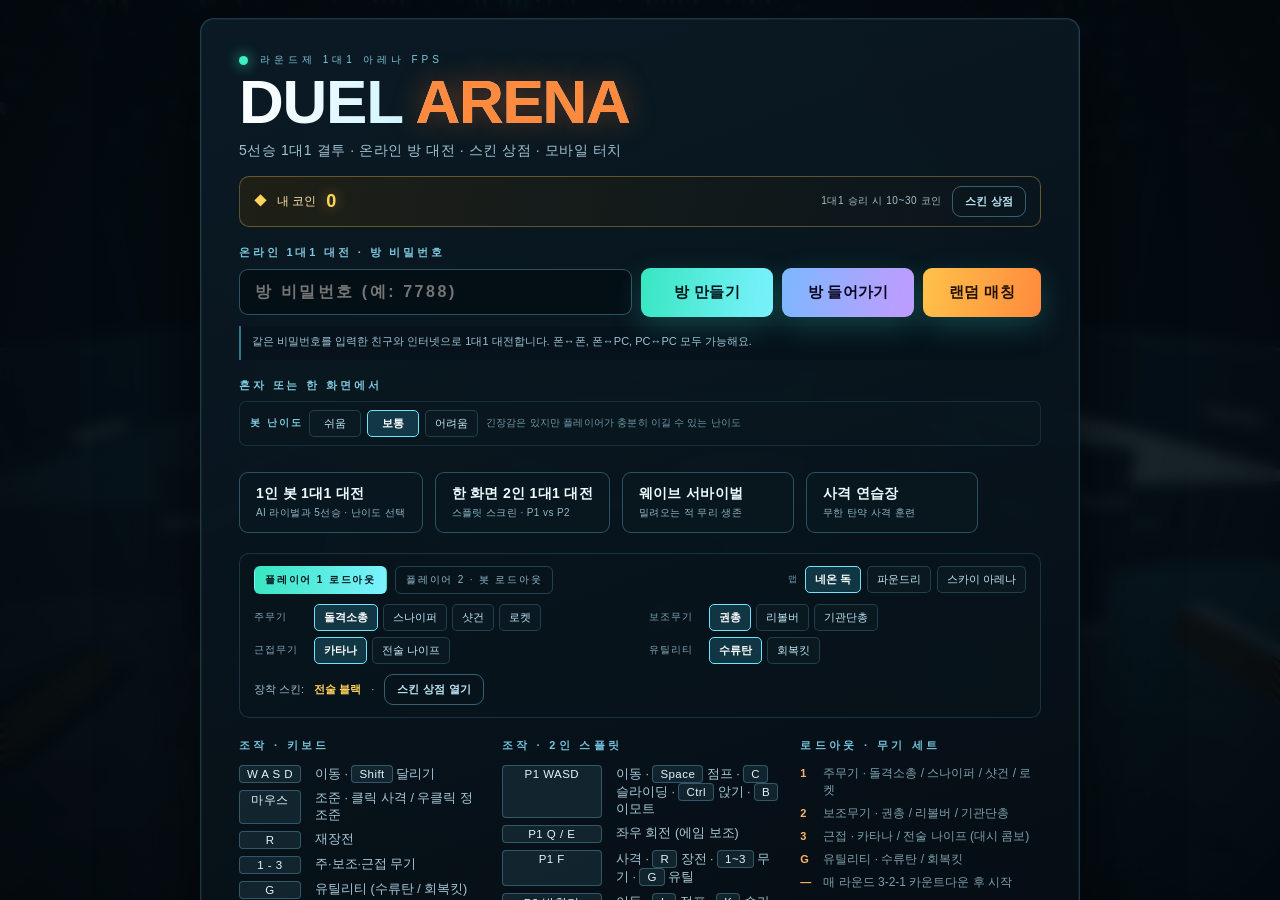
==== duel-arena/index.html @ 93c79040 "Add DUEL ARENA (1v1 FPS) playable page" ====
<!DOCTYPE html>
<html lang="ko">
<head>
<meta charset="utf-8">
<meta name="viewport" content="width=device-width,initial-scale=1,maximum-scale=1,user-scalable=no">
<meta name="color-scheme" content="dark">
<title>DUEL ARENA · 1v1 FPS</title>
<style>
*{margin:0;padding:0;box-sizing:border-box}
html,body{width:100%;height:100%;overflow:hidden;background:#04080c;color:#dff3ff;touch-action:none;
  font-family:"Pretendard","Apple SD Gothic Neo","Malgun Gothic",-apple-system,BlinkMacSystemFont,"Helvetica Neue",Arial,sans-serif;
  user-select:none;-webkit-user-select:none;-webkit-tap-highlight-color:transparent}
#game{position:fixed;inset:0;display:block;width:100%;height:100%;touch-action:none;outline:none}
.hidden{display:none!important}

/* ---------- HUD ---------- */
#hud{position:fixed;inset:0;pointer-events:none;opacity:0;transition:opacity .3s ease;z-index:5;
  text-shadow:0 1px 3px rgba(0,0,0,.85)}
#hud.on{opacity:1}

/* crosshair */
#crosshair{position:absolute;left:50%;top:50%;width:0;height:0;--gap:7px;--ch:#e9fbff}
#crosshair i{position:absolute;background:var(--ch);border-radius:1px;
  box-shadow:0 0 2px rgba(0,0,0,.95),0 0 7px rgba(90,220,255,.5);transition:background .12s}
#crosshair i:nth-child(1){width:2px;height:9px;left:-1px;top:calc(-1*var(--gap) - 9px)}
#crosshair i:nth-child(2){width:2px;height:9px;left:-1px;top:var(--gap)}
#crosshair i:nth-child(3){width:9px;height:2px;top:-1px;left:calc(-1*var(--gap) - 9px)}
#crosshair i:nth-child(4){width:9px;height:2px;top:-1px;left:var(--gap)}
#crosshair b{position:absolute;width:2.5px;height:2.5px;left:-1.25px;top:-1.25px;background:var(--ch);
  border-radius:50%;box-shadow:0 0 5px rgba(120,230,255,.9)}

/* hitmarker */
#hitmarker{position:absolute;left:50%;top:50%;width:42px;height:42px;margin:-21px 0 0 -21px;opacity:0;
  filter:drop-shadow(0 0 4px rgba(0,0,0,.9))}
#hitmarker path{stroke:#f2fbff;stroke-width:2.6;stroke-linecap:round;fill:none}
#hitmarker.show{animation:hm .26s ease-out}
#hitmarker.head path{stroke:#ff3040;stroke-width:3.4}
#hitmarker.head{filter:drop-shadow(0 0 7px rgba(255,40,60,.95))}
#hitmarker.head.show{animation:hmk .34s ease-out}
@keyframes hm{0%{opacity:1;transform:scale(.62)}70%{opacity:1;transform:scale(1.06)}100%{opacity:0;transform:scale(1.25)}}
@keyframes hmk{0%{opacity:1;transform:scale(.5) rotate(-8deg)}55%{opacity:1;transform:scale(1.45) rotate(3deg)}100%{opacity:0;transform:scale(1.9)}}

/* damage direction + flash */
#dmgDir{position:absolute;left:50%;top:50%;width:0;height:0;opacity:0}
#dmgDir i{position:absolute;left:-46px;top:-140px;width:92px;height:34px;border-radius:50%/100% 100% 0 0;
  background:radial-gradient(ellipse at 50% 100%,rgba(255,45,60,.9),rgba(255,45,60,0) 72%);
  border-top:3px solid rgba(255,90,105,.85);filter:blur(.4px)}
#dmgFlash{position:absolute;inset:0;opacity:0;background:radial-gradient(ellipse at 50% 50%,rgba(255,0,20,0) 30%,rgba(190,0,20,.62) 100%);mix-blend-mode:screen}
#vignette{position:absolute;inset:0;background:radial-gradient(ellipse at 50% 50%,rgba(0,0,0,0) 46%,rgba(2,8,14,.62) 100%)}

/* scope */
#scope{position:absolute;inset:0;opacity:0;transition:opacity .1s}
#scope.on{opacity:1}
#scope .mask{position:absolute;inset:0;background:radial-gradient(circle at 50% 50%,rgba(0,0,0,0) 0 31.5vmin,rgba(0,0,0,.985) 32vmin 100%)}
#scope .ring{position:absolute;left:50%;top:50%;width:64vmin;height:64vmin;margin:-32vmin 0 0 -32vmin;border-radius:50%;
  border:2px solid rgba(10,10,10,.9);box-shadow:0 0 0 1px rgba(160,230,255,.14) inset,0 0 40px rgba(0,0,0,.9) inset}
#scope .h,#scope .v{position:absolute;left:50%;top:50%;background:rgba(8,12,14,.92)}
#scope .h{width:64vmin;height:1.5px;margin-left:-32vmin;margin-top:-.75px}
#scope .v{height:64vmin;width:1.5px;margin-top:-32vmin;margin-left:-.75px}
#scope .dot{position:absolute;left:50%;top:50%;width:3px;height:3px;margin:-1.5px 0 0 -1.5px;border-radius:50%;background:#ff2d3d;box-shadow:0 0 8px #ff2d3d}
#scope .tick{position:absolute;left:50%;top:50%;width:1px;height:5px;background:rgba(220,245,255,.55)}
#scope .glow{position:absolute;left:50%;top:50%;width:64vmin;height:64vmin;margin:-32vmin 0 0 -32vmin;border-radius:50%;
  box-shadow:0 0 60px rgba(120,210,255,.10) inset;background:radial-gradient(circle at 40% 32%,rgba(150,220,255,.07),rgba(0,0,0,0) 55%)}
.scopeTxt{position:absolute;left:50%;bottom:11vh;transform:translateX(-50%);font-size:11px;letter-spacing:.34em;color:#8fd8ff;opacity:.75}

/* vitals */
#vitals{position:absolute;left:26px;bottom:24px;width:252px}
#vitals .row{display:flex;justify-content:space-between;align-items:flex-end;font-size:11px;letter-spacing:.16em;color:#8fb6c8;margin-bottom:4px}
#vitals .row b{font-size:13px;letter-spacing:.04em;color:#d6f4ff}
.bar{position:relative;height:13px;border-radius:3px;background:rgba(8,20,28,.72);
  border:1px solid rgba(120,200,230,.24);overflow:hidden;box-shadow:0 2px 12px rgba(0,0,0,.45)}
.bar>span{display:block;height:100%;width:100%;transition:width .16s ease-out}
#hpFill{background:linear-gradient(90deg,#0fb8a6,#4ff0c8 60%,#b6ffe6)}
#arFill{background:linear-gradient(90deg,#1f7fd6,#59c6ff 70%,#c8ecff)}
#vitals .bar+.row{margin-top:9px}
#vitals .num{font-variant-numeric:tabular-nums}
#lowHp{position:absolute;left:0;right:0;top:-26px;font-size:11px;letter-spacing:.2em;color:#ff5a68;opacity:0}
#lowHp.on{opacity:1;animation:pulse 1s infinite}
@keyframes pulse{0%,100%{opacity:.35}50%{opacity:1}}

/* ammo */
#ammoPanel{position:absolute;right:30px;bottom:22px;text-align:right;min-width:230px}
#wName{font-size:12px;letter-spacing:.26em;color:#8fd8ff;text-transform:uppercase;margin-bottom:2px}
#ammo{font-variant-numeric:tabular-nums;font-weight:700;line-height:.98;letter-spacing:-.02em}
#ammoMag{font-size:52px;color:#f2fcff;text-shadow:0 0 18px rgba(90,210,255,.35),0 2px 6px rgba(0,0,0,.9)}
#ammoMag.low{color:#ff7b45}
#ammoMag.empty{color:#ff3b4a}
#ammoRes{font-size:22px;color:#88a9ba}
#ammoSep{font-size:26px;color:#43606f;margin:0 6px}
#reloadBar{height:3px;margin-top:8px;background:rgba(120,200,230,.18);border-radius:2px;overflow:hidden;opacity:0}
#reloadBar>i{display:block;height:100%;width:0;background:linear-gradient(90deg,#22d3ee,#b8fff0)}
#reloadBar.on{opacity:1}
#weaponHint{height:14px;margin-top:6px;font-size:11px;letter-spacing:.18em;color:#ffb04a;opacity:0}
#weaponHint.on{opacity:1;animation:pulse 1.1s infinite}

/* weapon slots */
#weaponBar{position:absolute;left:50%;bottom:24px;transform:translateX(-50%);display:flex;gap:8px}
.slot{position:relative;width:62px;height:40px;border-radius:6px;background:rgba(9,20,27,.66);
  border:1px solid rgba(120,200,230,.18);display:flex;align-items:center;justify-content:center;opacity:.55;
  transition:all .14s ease}
.slot svg{width:38px;height:20px;fill:none;stroke:#a9cfe0;stroke-width:1.5;stroke-linejoin:round;stroke-linecap:round}
.slot .k{position:absolute;left:4px;top:2px;font-size:9px;color:#6f97a8}
.slot.on{opacity:1;border-color:rgba(120,235,255,.85);background:rgba(16,50,64,.8);
  box-shadow:0 0 16px rgba(60,210,255,.35),0 0 0 1px rgba(160,245,255,.25) inset;transform:translateY(-4px)}
.slot.on svg{stroke:#e8fdff}
.slot.dry{opacity:.32}

/* top bar */
#topbar{position:absolute;left:50%;top:18px;transform:translateX(-50%);display:flex;align-items:stretch;gap:2px;
  background:rgba(6,15,21,.55);border:1px solid rgba(110,190,220,.16);border-radius:8px;overflow:hidden;backdrop-filter:blur(6px)}
#topbar .cell{padding:7px 16px;text-align:center;min-width:96px;border-right:1px solid rgba(110,190,220,.13)}
#topbar .cell:last-child{border-right:none}
#topbar .lbl{font-size:9px;letter-spacing:.22em;color:#7fa4b6}
#topbar .val{font-size:17px;font-weight:700;color:#e8fbff;font-variant-numeric:tabular-nums;line-height:1.2}
#topbar .val.warn{color:#ff9a4d}

/* killfeed */
#killfeed{position:absolute;right:22px;top:20px;width:290px;display:flex;flex-direction:column;align-items:flex-end;gap:5px}
.kf{display:flex;align-items:center;gap:7px;background:rgba(6,16,22,.62);border-right:2px solid rgba(120,235,255,.6);
  padding:4px 9px;border-radius:4px;font-size:12px;color:#bfe4f2;animation:kfIn .18s ease-out;letter-spacing:.02em}
.kf.me{border-right-color:#ffb04a}
.kf .hs{color:#ff4a5a;font-size:10px;letter-spacing:.12em}
.kf b{color:#f0fdff;font-weight:600}
@keyframes kfIn{from{opacity:0;transform:translateX(24px)}to{opacity:1;transform:none}}

/* minimap */
#minimapWrap{position:absolute;left:22px;top:20px;width:172px}
#minimap{width:172px;height:172px;border-radius:8px;background:rgba(4,12,17,.72);
  border:1px solid rgba(110,190,220,.22);box-shadow:0 6px 24px rgba(0,0,0,.5),0 0 0 1px rgba(0,0,0,.4) inset}
#minimapWrap .mmLabel{font-size:9px;letter-spacing:.26em;color:#79a5b8;margin-top:5px;text-align:center}

/* boss bar */
#bossbar{position:absolute;left:50%;top:76px;transform:translateX(-50%);width:min(560px,60vw);opacity:0;transition:opacity .3s}
#bossbar.on{opacity:1}
#bossbar .bt{display:flex;justify-content:space-between;font-size:10px;letter-spacing:.28em;color:#ff8a98;margin-bottom:4px}
#bossbar .bb{height:9px;border-radius:2px;background:rgba(40,6,10,.7);border:1px solid rgba(255,80,100,.4);overflow:hidden}
#bossbar .bb>i{display:block;height:100%;width:100%;background:linear-gradient(90deg,#c01028,#ff3f56 60%,#ffb3a0);transition:width .2s}

/* wave banner */
#waveBanner{position:absolute;left:50%;top:34%;transform:translate(-50%,-50%);text-align:center;opacity:0}
#waveBanner.show{animation:wb 2.2s ease-out}
#waveBanner .t1{font-size:13px;letter-spacing:.5em;color:#7fe6ff}
#waveBanner .t2{font-size:46px;font-weight:800;letter-spacing:.06em;color:#f2feff;text-shadow:0 0 30px rgba(0,200,255,.6)}
#waveBanner .t3{font-size:12px;letter-spacing:.24em;color:#ff9a4d;margin-top:4px}
@keyframes wb{0%{opacity:0;transform:translate(-50%,-50%) scale(.9)}14%{opacity:1;transform:translate(-50%,-50%) scale(1)}76%{opacity:1}100%{opacity:0;transform:translate(-50%,-50%) scale(1.04)}}

/* fps */
#fps{position:absolute;right:24px;bottom:104px;font-size:10px;letter-spacing:.14em;color:#5f8ba0;font-variant-numeric:tabular-nums}

/* ---------- overlays ---------- */
.overlay{position:fixed;inset:0;z-index:20;display:flex;align-items:flex-start;justify-content:center;
  background:radial-gradient(ellipse at 50% 40%,rgba(8,22,32,.82),rgba(2,6,9,.95));backdrop-filter:blur(7px);
  overflow-y:auto;-webkit-overflow-scrolling:touch;touch-action:pan-y;padding:18px 12px}
.panel{margin:auto}
.panel{width:min(880px,92vw);margin:auto;border:1px solid rgba(110,200,235,.22);border-radius:14px;padding:34px 38px;
  background:linear-gradient(160deg,rgba(11,28,38,.92),rgba(5,12,18,.94));
  box-shadow:0 30px 90px rgba(0,0,0,.75),0 0 0 1px rgba(140,240,255,.06) inset}
.brand{display:flex;align-items:center;gap:12px;margin-bottom:6px}
.brand .dot{width:9px;height:9px;border-radius:50%;background:#3ef0c0;box-shadow:0 0 14px #3ef0c0}
.brand span{font-size:10px;letter-spacing:.4em;color:#7fc9e0}
h1{font-size:clamp(38px,6vw,62px);letter-spacing:-.02em;line-height:.95;font-weight:800;
  background:linear-gradient(100deg,#ffffff,#9fe9ff 45%,#3ea9ff 90%);-webkit-background-clip:text;background-clip:text;color:transparent}
h1 em{font-style:normal;color:#ff8a3d;-webkit-text-fill-color:#ff8a3d;text-shadow:0 0 30px rgba(255,120,40,.4)}
.sub{margin-top:10px;font-size:14px;color:#9fc2d2;letter-spacing:.04em}
.modes{display:flex;gap:12px;margin:26px 0 20px;flex-wrap:wrap}
.btn{cursor:pointer;border:none;border-radius:9px;padding:14px 22px;font-size:15px;font-weight:700;letter-spacing:.02em;
  color:#03151b;background:linear-gradient(100deg,#37e6c0,#7cf2ff);box-shadow:0 10px 30px rgba(50,220,200,.22);
  transition:transform .12s,box-shadow .12s;font-family:inherit}
.btn:hover{transform:translateY(-2px);box-shadow:0 14px 36px rgba(50,220,200,.34)}
.btn:active{transform:translateY(0)}
.btn.ghost{background:transparent;color:#bfe9f8;border:1px solid rgba(120,210,240,.4);box-shadow:none}
.btn.ghost:hover{border-color:#6fe4ff;color:#fff;background:rgba(60,200,255,.08)}
.grid2{display:grid;grid-template-columns:1.15fr 1fr;gap:26px}
.grid3{display:grid;grid-template-columns:1fr 1.15fr 1fr;gap:22px}
@media(max-width:980px){.grid3{grid-template-columns:1fr 1fr}}
@media(max-width:760px){.grid2,.grid3{grid-template-columns:1fr}.panel{padding:24px 20px}}
.duelbtn{background:linear-gradient(100deg,#ffb04a,#ff6a3d);color:#1a0a03;box-shadow:0 10px 30px rgba(255,140,60,.24)}
.btn.small{padding:7px 12px;font-size:11px}
.foot{display:flex;justify-content:space-between;align-items:center;gap:14px;flex-wrap:wrap}
.mobileNote{margin-top:12px;font-size:11px;line-height:1.55;color:#8fc7d8;border-left:2px solid rgba(80,220,255,.4);padding-left:9px}
.keys{display:grid;grid-template-columns:auto 1fr;gap:7px 14px;font-size:12.5px;color:#a8c9d8;align-content:start}
.keys kbd{display:inline-block;min-width:24px;padding:2px 7px;border-radius:4px;background:rgba(120,210,240,.1);
  border:1px solid rgba(120,210,240,.3);color:#dff6ff;font-family:inherit;font-size:11.5px;text-align:center;letter-spacing:.04em}
.arms{display:grid;gap:6px;font-size:12px;color:#a8c9d8}
.arms div{display:flex;gap:9px;align-items:baseline}
.arms b{color:#ffb46b;font-size:11px;letter-spacing:.1em;min-width:14px}
.arms span{color:#7d9fae}
h2{font-size:11px;letter-spacing:.3em;color:#74c4dd;margin-bottom:12px;font-weight:600}
.foot{margin-top:22px;padding-top:14px;border-top:1px solid rgba(110,200,235,.12);font-size:11px;color:#6d8e9e;letter-spacing:.04em}
#gameover .panel{text-align:center;width:min(560px,90vw)}
#gameover h1{font-size:clamp(30px,5vw,44px)}
.stats{display:flex;justify-content:center;gap:26px;margin:24px 0}
.stats div{text-align:center}
.stats b{display:block;font-size:30px;color:#eafcff;font-variant-numeric:tabular-nums}
.stats span{font-size:10px;letter-spacing:.24em;color:#7fa4b6}
#loadErr{position:fixed;left:12px;bottom:12px;z-index:99;max-width:70vw;color:#ff8a8a;font-size:12px;white-space:pre-wrap}

/* ================= 1v1 SPLIT HUD ================= */
#duelHud{position:fixed;inset:0;z-index:6;pointer-events:none;opacity:0;transition:opacity .3s}
#duelHud.on{opacity:1}
#duelHud .ddivider{position:absolute;background:linear-gradient(90deg,rgba(80,200,255,.05),rgba(120,235,255,.55),rgba(80,200,255,.05));box-shadow:0 0 18px rgba(60,200,255,.35);z-index:2}
#duelHud.split-v .ddivider{left:50%;top:0;width:2px;height:100%;margin-left:-1px}
#duelHud.split-h .ddivider{top:50%;left:0;height:2px;width:100%;margin-top:-1px}
.dhalf{position:absolute;overflow:hidden}
.split-v .dhalf{top:0;width:50%;height:100%}
.split-v #dHalfA{left:0}
.split-v #dHalfB{left:50%}
.split-h .dhalf{left:0;width:100%;height:50%}
.split-h #dHalfA{top:0}
.split-h #dHalfB{top:50%}
#dHalfA{--accent:#4fe0ff}
#dHalfB{--accent:#ffa24a}
.split-v #dHalfB .dbar{left:auto;right:14px;flex-direction:row-reverse}
.dbar{position:absolute;left:14px;top:12px;display:flex;align-items:center;gap:10px;font-size:10px;letter-spacing:.2em;color:#bfe6f4}
.dbar .dname{color:var(--accent);font-weight:800;text-shadow:0 0 14px rgba(0,0,0,.9)}
.dbar .dk{background:rgba(6,16,22,.6);border:1px solid rgba(120,200,230,.25);border-radius:5px;padding:2px 8px;font-size:9px}
.dbar .dk i{font-style:normal;font-size:15px;color:#fff;font-weight:800;margin-right:3px;font-variant-numeric:tabular-nums}
.dcross{position:absolute;left:50%;top:50%;width:0;height:0;--gap:7px}
.dcross i{position:absolute;background:var(--accent);border-radius:1px;box-shadow:0 0 2px rgba(0,0,0,.95),0 0 8px rgba(90,220,255,.45);transition:background .1s}
.dcross i:nth-child(1){width:2px;height:8px;left:-1px;top:calc(-1*var(--gap) - 8px)}
.dcross i:nth-child(2){width:2px;height:8px;left:-1px;top:var(--gap)}
.dcross i:nth-child(3){width:8px;height:2px;top:-1px;left:calc(-1*var(--gap) - 8px)}
.dcross i:nth-child(4){width:8px;height:2px;top:-1px;left:var(--gap)}
.dcross b{position:absolute;width:2px;height:2px;left:-1px;top:-1px;border-radius:50%;background:#fff;box-shadow:0 0 6px var(--accent)}
.dhit{position:absolute;left:50%;top:50%;width:34px;height:34px;margin:-17px 0 0 -17px;opacity:0;filter:drop-shadow(0 0 4px rgba(0,0,0,.9))}
.dhit path{stroke:#f4fdff;stroke-width:3;fill:none;stroke-linecap:round}
.dhit.head path{stroke:#ff3040;stroke-width:3.6}
.dhit.show{animation:hm .26s ease-out}
.dhit.head.show{animation:hmk .34s ease-out}
.dbar2{position:absolute;left:14px;bottom:16px;display:flex;align-items:center;gap:9px}
.dhp{width:150px;height:10px;border-radius:3px;background:rgba(6,16,22,.72);border:1px solid rgba(120,200,230,.28);overflow:hidden}
.dhp i{display:block;height:100%;width:100%;background:linear-gradient(90deg,#0fb8a6,#4ff0c8);transition:width .12s}
.dnum{font-size:12px;color:#e8fbff;font-variant-numeric:tabular-nums;font-weight:700}
.dammo{position:absolute;right:16px;bottom:12px;text-align:right;color:#eafcff}
.dammo b{font-size:30px;font-variant-numeric:tabular-nums;text-shadow:0 2px 8px rgba(0,0,0,.8)}
.dammo span{font-size:13px;color:#8fb6c8}
.dammo em{display:block;font-style:normal;font-size:8.5px;letter-spacing:.22em;color:#7fa4b6}
.drespawn{position:absolute;left:50%;top:56%;transform:translate(-50%,-50%);font-size:12px;letter-spacing:.28em;color:#ff6a78;background:rgba(8,14,20,.65);padding:8px 16px;border-radius:6px;border:1px solid rgba(255,90,110,.35);white-space:nowrap}
.dscope{position:absolute;inset:0;opacity:0;transition:opacity .08s;pointer-events:none;
  background:
    radial-gradient(circle at 50% 50%,rgba(0,0,0,0) 0 32vmin,rgba(0,0,0,.985) 32.8vmin)}
.dscope .scv,.dscope .sch{display:block;position:absolute;left:50%;top:50%;background:rgba(226,250,255,.62);box-shadow:0 0 6px rgba(0,0,0,.9)}
.dscope .scv{width:1.4px;height:60vmin;transform:translate(-50%,-50%);mask-image:linear-gradient(180deg,transparent 0 16%,#000 16% 84%,transparent 84%)}
.dscope .sch{width:60vmin;height:1.4px;transform:translate(-50%,-50%);mask-image:linear-gradient(90deg,transparent 0 16%,#000 16% 84%,transparent 84%)}
.dscope.on::before{content:'';position:absolute;left:50%;top:50%;width:64vmin;height:64vmin;transform:translate(-50%,-50%);
  border-radius:50%;border:2.5px solid rgba(8,16,22,.95);box-shadow:0 0 30px rgba(0,0,0,.85) inset,0 0 22px rgba(120,230,255,.18)}
.dscope.on::after{content:'';position:absolute;left:50%;top:50%;width:4px;height:4px;margin:-2px 0 0 -2px;border-radius:50%;
  background:rgba(255,80,80,.95);box-shadow:0 0 10px rgba(255,60,60,.9)}
.dscope.on{opacity:1}
.dscope.on{opacity:1}
.dhint{position:absolute;left:14px;bottom:34px;font-size:9px;letter-spacing:.1em;color:#6f97a8}
#duelScore{position:absolute;left:50%;top:12px;transform:translateX(-50%);display:flex;align-items:center;gap:9px;background:rgba(5,14,20,.74);border:1px solid rgba(120,200,230,.28);border-radius:8px;padding:4px 16px;font-size:23px;font-weight:800;color:#eafcff;font-variant-numeric:tabular-nums;backdrop-filter:blur(6px);z-index:3}
#dsA{color:#4fe0ff}
#dsB{color:#ffa24a}
#duelScore em{font-style:normal;color:#436170;font-size:16px}
#duelScore .slab{position:absolute;top:100%;left:50%;transform:translateX(-50%);font-size:8.5px;letter-spacing:.24em;color:#7fa4b6;font-weight:500;margin-top:3px;white-space:nowrap}
#duelFeed{position:absolute;left:50%;top:58px;transform:translateX(-50%);display:flex;flex-direction:column;gap:4px;align-items:center;z-index:3}
#duelFeed .kf{border-right:none;border-left:2px solid rgba(120,235,255,.6);font-size:11px}
#duelPhase{position:absolute;left:50%;top:30%;transform:translate(-50%,-50%);font-size:34px;font-weight:800;letter-spacing:.1em;color:#f2feff;text-shadow:0 0 26px rgba(0,200,255,.55);opacity:0;z-index:4;white-space:nowrap}
#duelPhase.show{animation:wb 1.9s ease-out}
#duelBoard{position:absolute;left:50%;top:50%;transform:translate(-50%,-50%);background:rgba(5,14,20,.92);border:1px solid rgba(120,200,230,.32);border-radius:10px;padding:18px 24px;backdrop-filter:blur(10px);z-index:5;box-shadow:0 24px 70px rgba(0,0,0,.7)}
#duelBoard table,.duelTable table{border-collapse:collapse;font-size:13px;min-width:330px}
#duelBoard th,.duelTable th{font-size:9px;letter-spacing:.2em;color:#7fa4b6;font-weight:500;padding:6px 14px;text-align:center;border-bottom:1px solid rgba(120,200,230,.2)}
#duelBoard td,.duelTable td{padding:7px 14px;text-align:center;color:#dff6ff;font-variant-numeric:tabular-nums}
#duelBoard td:first-child,.duelTable td:first-child{text-align:left;color:#8fb6c8;font-size:10px;letter-spacing:.16em}
#duelBoard tr.p1 td{color:#8ce9ff}
#duelBoard tr.p2 td{color:#ffc487}
.sbTitle{font-size:9px;letter-spacing:.3em;color:#6f9dae;margin-bottom:10px;text-align:center}
.duelTable{margin:22px 0 24px;display:flex;justify-content:center}
.duelTable td{font-size:18px;font-weight:700}

/* ================= LOADOUT ================= */
.loadout{margin:18px 0 20px;background:rgba(8,20,28,.5);border:1px solid rgba(110,200,235,.18);border-radius:10px;padding:12px 14px}
.ltabs{display:flex;align-items:center;gap:8px;margin-bottom:10px;flex-wrap:wrap}
.ltab{cursor:pointer;font-family:inherit;font-size:10px;letter-spacing:.18em;color:#8fbccd;background:transparent;border:1px solid rgba(120,200,230,.25);border-radius:6px;padding:6px 10px}
.ltab.on{color:#04151b;background:linear-gradient(100deg,#37e6c0,#7cf2ff);border-color:transparent;font-weight:700}
.mapPick{margin-left:auto;display:flex;align-items:center;gap:6px;font-size:9px;letter-spacing:.22em;color:#6f97a8}
#loadoutRows{display:grid;grid-template-columns:1fr 1fr;gap:6px 18px}
.lrow{display:flex;align-items:center;gap:8px}
.llabel{font-size:10px;letter-spacing:.1em;color:#7fa4b6;min-width:52px}
.chips{display:flex;gap:5px;flex-wrap:wrap}
.chip{cursor:pointer;font-family:inherit;font-size:11px;color:#bfe6f4;background:rgba(12,28,36,.7);border:1px solid rgba(120,200,230,.22);border-radius:5px;padding:5px 9px;transition:all .12s}
.chip:hover{border-color:rgba(120,230,255,.6)}
.chip.on{background:rgba(60,210,255,.18);border-color:#6fe4ff;color:#fff;font-weight:700}
.diffRow{display:flex;align-items:center;gap:6px;flex-wrap:wrap;margin:0 0 10px;padding:8px 10px;background:rgba(10,24,31,.55);border:1px solid rgba(120,200,230,.14);border-radius:7px}
.diffLabel{font-size:10px;letter-spacing:.2em;color:#7fc9e0;font-weight:700}
.diffChip{min-width:52px;text-align:center}
.diffChip[data-diff="easy"].on{background:rgba(96,255,190,.18);border-color:#6dffc4;color:#eafff7}
.diffChip[data-diff="hard"].on{background:rgba(255,140,90,.2);border-color:#ffab6f;color:#fff3e9}
.diffHint{font-size:10px;color:#6f97a8;letter-spacing:.02em;margin-left:2px}
@media(max-width:860px){#loadoutRows{grid-template-columns:1fr}}
@media(max-width:760px){
  #lobby .grid3 > div:nth-child(1), #lobby .grid3 > div:nth-child(2){display:none}
  #lobby h1{font-size:44px}
  #lobby .modes .btn{width:100%}
  #lobby .panel{padding:20px 16px}
}

/* single-view duel (solo vs bot) */
#duelHud.single .dhalf{top:0!important;left:0!important;width:100%!important;height:100%!important}
#duelHud.single #dHalfB,#duelHud.single .ddivider{display:none}

/* ================= TOUCH ================= */
#touchUI{position:fixed;inset:0;z-index:8;pointer-events:none}
.tpad{position:absolute}
.tpad.solo{left:0;top:0;width:100%;height:100%}
.tpad.half{width:50%;height:100%;left:0;top:0}
.tlook{position:absolute;inset:0;pointer-events:auto;touch-action:none}
.tstick{position:absolute;left:16px;bottom:16px;width:116px;height:116px;border-radius:50%;background:rgba(8,20,28,.40);border:1.5px solid rgba(120,210,240,.3);pointer-events:auto;touch-action:none;box-shadow:0 0 0 6px rgba(6,16,22,.18) inset}
.tknob{position:absolute;left:50%;top:50%;width:52px;height:52px;margin:-26px 0 0 -26px;border-radius:50%;background:radial-gradient(circle at 35% 30%,rgba(150,220,240,.45),rgba(20,70,95,.55));border:1.5px solid rgba(170,235,255,.45);box-shadow:0 0 14px rgba(60,200,255,.22),0 0 0 1px rgba(0,0,0,.25)}
.tstick.tiny{width:92px;height:92px;left:12px;bottom:12px}
.tstick.tiny .tknob{width:42px;height:42px;margin:-21px 0 0 -21px}
.tbtns{position:absolute;right:12px;bottom:12px;display:grid;grid-template-columns:56px 56px 56px;grid-template-rows:42px 42px 58px;gap:6px;align-items:center;justify-items:center;pointer-events:none}
.tbtn{pointer-events:auto;touch-action:none;width:56px;height:48px;border-radius:12px;background:rgba(10,26,34,.62);border:1.5px solid rgba(120,220,250,.4);color:#dff8ff;font-size:10px;font-weight:700;letter-spacing:.04em;display:flex;align-items:center;justify-content:center;font-family:inherit;backdrop-filter:blur(4px);user-select:none;-webkit-user-select:none}
.tbtn:active,.tbtn.on{background:rgba(50,200,255,.4);border-color:#9ff0ff;color:#fff}
.tbtn.fire{grid-column:3;grid-row:2;width:100%;height:60px;border-radius:30px;font-size:12px;background:rgba(255,90,70,.3);border-color:rgba(255,150,120,.75);color:#fff;letter-spacing:.08em}
.tbtn.fire:active,.tbtn.fire.on{background:rgba(255,110,80,.6)}
.tbtn.wide{grid-column:1/2;grid-row:1}
.tpad.half .tstick{width:98px;height:98px;left:10px;bottom:10px}
.tpad.half .tknob{width:44px;height:44px;margin:-22px 0 0 -22px}
.tpad.half .tbtns{grid-template-columns:48px 48px 48px;grid-template-rows:40px 56px;gap:5px;right:8px;bottom:8px}
.tpad.half .tbtn{width:48px;height:40px;font-size:9px}
.tpad.half .tbtn.fire{height:52px;font-size:11px}
.tpad.half .dbar,.tpad.half .dhint{display:none}
body.touching #vitals{bottom:148px}
body.touching #ammoPanel{bottom:140px}
body.touching #weaponBar{bottom:100px}
body.touching #fps{display:none}
body.touching #duelHud .dbar2{bottom:124px;left:10px}
body.touching #duelHud .dammo{bottom:auto;top:34px;right:12px}
body.touching #duelHud.split-h .dbar2{bottom:118px}
body.touching #duelHud .dammo b{font-size:20px}
body.touching #duelHud .dammo span{font-size:10px}
body.touching #duelHud .dhint{display:none}
body.touching #duelHud.split-v #dHalfB .dbar{right:14px}

@media(max-width:900px){
  #minimapWrap{width:118px;left:12px;top:12px}
  #minimap{width:118px;height:118px}
  #minimapWrap .mmLabel{font-size:7px}
  #topbar{top:12px;transform:translateX(-50%) scale(.86);transform-origin:top center}
  #topbar .cell{min-width:62px;padding:5px 8px}
  #topbar .val{font-size:13px}
  #killfeed{width:160px;top:12px;right:10px;font-size:9px}
  #vitals{width:150px;left:12px;bottom:140px}
  #vitals .row{font-size:9px}
  #ammoPanel{right:12px;bottom:136px;min-width:0}
  #ammoMag{font-size:34px}
  #ammoRes{font-size:14px}
  #ammoSep{font-size:16px;margin:0 3px}
  #wName{font-size:9px;letter-spacing:.14em}
  #weaponBar{bottom:92px;transform:translateX(-50%) scale(.8);gap:5px}
  .slot{width:48px;height:34px}
  .slot svg{width:28px;height:16px}
  #bossbar{width:76vw;top:66px}
  #fps{right:8px;bottom:200px}
  #waveBanner .t2{font-size:32px}
  .dhint{display:none}
  .dbar{left:8px;top:6px;font-size:8px}
  .dbar .dk{padding:1px 5px}
  .dbar .dk i{font-size:12px}
  .dbar2{left:8px;bottom:8px}
  .dhp{width:96px;height:8px}
  .dnum{font-size:10px}
  .dammo{right:8px;bottom:6px}
  .dammo b{font-size:22px}
  .dammo span{font-size:10px}
  .dammo em{font-size:7px}
  #duelScore{font-size:18px;padding:2px 12px;top:6px}
  #duelScore .slab{font-size:7px}
  #duelFeed{top:44px}
  #duelBoard table{min-width:270px;font-size:11px}
  #duelPhase{font-size:24px}
  #gameover .stats{gap:14px}
  .stats b{font-size:22px}
}

/* ================= NEW · coins, rooms, shop, emotes ================= */
.coinBar{display:flex;align-items:center;gap:10px;margin:16px 0 4px;padding:9px 14px;border-radius:10px;
  background:linear-gradient(100deg,rgba(60,44,10,.42),rgba(10,22,30,.5));border:1px solid rgba(255,206,90,.32);font-size:12px;color:#ffe6a8}
.coinBar b{font-size:18px;color:#ffd45a;font-variant-numeric:tabular-nums;text-shadow:0 0 14px rgba(255,200,60,.5)}
.coinBar .coinIcon{color:#ffd45a;font-size:13px}
.coinBar .coinHint{margin-left:auto;font-size:10px;letter-spacing:.06em;color:#a9bcc6}
h2.sect{font-size:11px;letter-spacing:.26em;color:#7fc9e0;margin:18px 0 8px;font-weight:700}
.roomRow{display:flex;gap:9px;flex-wrap:wrap;align-items:center}
.pwInput{flex:1 1 170px;min-width:140px;background:rgba(4,14,20,.85);border:1.5px solid rgba(120,220,250,.34);
  border-radius:9px;color:#e8fbff;font-size:16px;font-weight:700;letter-spacing:.16em;padding:13px 15px;font-family:inherit;outline:none}
.pwInput:focus{border-color:#5ce8c8;box-shadow:0 0 0 3px rgba(60,230,200,.14)}
.btn.big{padding:15px 20px;font-size:15px;min-width:132px}
.btn.online{background:linear-gradient(100deg,#37e6c0,#7cf2ff)}
.btn.online.alt{background:linear-gradient(100deg,#7cb8ff,#c39bff);color:#0a0620}
.btn.rand{background:linear-gradient(100deg,#ffc24a,#ff8a3d);color:#221000;min-width:118px}
.btn.mode{display:flex;flex-direction:column;gap:3px;align-items:flex-start;background:rgba(9,24,32,.86);
  color:#dff8ff;border:1px solid rgba(120,220,250,.3);box-shadow:none;padding:12px 16px;min-width:172px}
.btn.mode b{font-size:14px;color:#eafcff}
.btn.mode span{font-size:10px;font-weight:500;letter-spacing:.04em;color:#8fb7c6}
.btn.mode:hover{transform:translateY(-1px);border-color:rgba(120,240,255,.6)}
.netStatus{margin-top:9px;font-size:11px;line-height:1.55;color:#9dc3d4;min-height:34px;
  background:rgba(6,18,26,.55);border-left:2px solid rgba(90,220,255,.5);padding:7px 11px;border-radius:0 7px 7px 0}
.netStatus.ok{border-left-color:#3ef0c0;color:#bdf7e8}
.netStatus.err{border-left-color:#ff6478;color:#ffc9d0}
.netStatus.wait{border-left-color:#ffc24a;color:#ffe4b0}
.skinLine{margin-top:10px;font-size:11px;color:#9fc2d2;display:flex;align-items:center;gap:10px;flex-wrap:wrap}
.skinLine b{color:#ffd45a}
.trophy{font-size:56px;line-height:1;margin:6px 0 0;filter:drop-shadow(0 0 18px rgba(255,200,80,.55));animation:trophyIn .7s cubic-bezier(.2,1.6,.4,1)}
@keyframes trophyIn{0%{transform:scale(.2) rotate(-24deg);opacity:0}70%{transform:scale(1.16) rotate(6deg)}100%{transform:scale(1) rotate(0)}}
.coinGain{margin:6px 0 14px;font-size:17px;font-weight:800;color:#ffd45a;letter-spacing:.06em;
  text-shadow:0 0 22px rgba(255,200,60,.6);animation:coinPop .8s ease-out}
@keyframes coinPop{0%{transform:translateY(10px) scale(.7);opacity:0}60%{transform:translateY(0) scale(1.1)}100%{transform:scale(1);opacity:1}}
.shopPanel{width:min(940px,94vw)}
.shopTop{display:flex;align-items:center;gap:14px;flex-wrap:wrap;font-size:12px;color:#dff3ff;margin:8px 0 14px}
.shopTop b{font-size:20px;color:#ffd45a}
.shopNote{font-size:10.5px;color:#9dc3d4;max-width:440px;line-height:1.5}
.skinGrid{display:grid;grid-template-columns:repeat(auto-fill,minmax(168px,1fr));gap:11px}
.skinCard{border:1px solid rgba(120,200,230,.24);border-radius:11px;padding:11px 12px;background:rgba(7,20,28,.8);
  display:flex;flex-direction:column;gap:7px;transition:transform .12s,border-color .12s}
.skinCard:hover{transform:translateY(-2px);border-color:rgba(140,240,255,.5)}
.skinCard.owned{border-color:rgba(90,240,190,.45)}
.skinCard.equipped{border-color:#ffd45a;box-shadow:0 0 0 1px rgba(255,210,90,.4),0 10px 30px rgba(255,180,40,.14)}
.skinCard .sw{height:34px;border-radius:7px;border:1px solid rgba(255,255,255,.14)}
.skinCard .nm{font-size:13px;font-weight:700;color:#eafcff}
.skinCard .ds{font-size:10px;color:#93b6c4;line-height:1.45;min-height:28px}
.skinCard .pr{font-size:11px;font-weight:700;color:#ffd45a}
.skinCard .act{margin-top:auto}
.skinCard .act button{width:100%;padding:8px 10px;font-size:11px;border-radius:7px;border:none;cursor:pointer;font-weight:700;font-family:inherit;
  background:linear-gradient(100deg,#37e6c0,#7cf2ff);color:#03151b}
.skinCard .act button.own{background:rgba(120,220,250,.16);color:#bfeeff;border:1px solid rgba(120,220,250,.4)}
.skinCard .act button.eq{background:linear-gradient(100deg,#ffd45a,#ffa63b);color:#241200}
.skinCard .act button:disabled{opacity:.45;cursor:default}
.shopFoot{margin-top:14px;font-size:11px;color:#9dc3d4;line-height:1.55}
#emotePop{position:fixed;left:50%;top:26%;transform:translate(-50%,-50%);font-size:44px;font-weight:800;
  text-shadow:0 6px 22px rgba(0,0,0,.7);opacity:0;transition:opacity .18s;pointer-events:none;z-index:7;white-space:nowrap}
#emotePop.on{opacity:1}
#emoteWheel{position:absolute;left:50%;bottom:18%;transform:translateX(-50%);display:flex;gap:8px;
  background:rgba(5,14,20,.86);border:1px solid rgba(120,220,250,.34);border-radius:12px;padding:9px 11px;z-index:6;pointer-events:auto}
#emoteWheel .ewTitle{font-size:10px;letter-spacing:.2em;color:#8fc9dd;align-self:center;margin-right:3px}
#emoteWheel .ew{pointer-events:auto;cursor:pointer;border:1px solid rgba(120,220,250,.32);background:rgba(12,30,40,.9);
  color:#e7fbff;border-radius:8px;padding:9px 11px;font-size:12px;font-family:inherit;font-weight:700}
#emoteWheel .ew:hover{border-color:#7cf2ff}
.ddir{position:absolute;inset:0;pointer-events:none;opacity:0;transition:opacity .12s}
.ddir i{position:absolute;left:50%;top:50%;width:0;height:0;margin:-58px 0 0 -14px;
  border-left:14px solid transparent;border-right:14px solid transparent;border-bottom:22px solid rgba(255,70,90,.9);
  transform-origin:14px 58px;filter:drop-shadow(0 0 8px rgba(255,50,70,.8))}
.dmini{position:absolute;right:10px;top:38px;width:88px;height:88px;border-radius:8px;overflow:hidden;
  border:1px solid rgba(120,220,250,.28);background:rgba(4,12,18,.55);opacity:.82}
.dmini canvas{width:100%;height:100%;display:block}
#duelHud.single .dmini{right:12px;top:44px}
body.touching .dmini{display:none}
body.touching .btn.mode{min-width:100%}
@media(max-width:900px){
  .coinBar{font-size:10px;gap:7px;padding:7px 10px}
  .coinBar .coinHint{display:none}
  .btn.big{min-width:0;flex:1 1 120px;padding:14px 12px;font-size:13px}
  .pwInput{font-size:15px;padding:12px}
  .modes{gap:8px}
  .btn.mode{min-width:45%}
  .skinGrid{grid-template-columns:repeat(auto-fill,minmax(140px,1fr))}
  #emoteWheel{flex-wrap:wrap;max-width:92vw;justify-content:center}
}

/* split-screen layout tidy-up */
.split-v #dHalfA .dmini{right:auto;left:12px}
.split-v #dHalfB .dmini{right:12px;left:auto}
.split-h #dHalfA .dmini{right:12px;top:34px}
.split-h #dHalfB .dmini{right:12px;top:34px}
#duelHud .dhint{opacity:.55;font-size:9px;bottom:2px;left:12px;right:auto;max-width:70%}
#duelHud.single .dhint{bottom:4px}
#duelHud .dbar .dname{max-width:190px;overflow:hidden;text-overflow:ellipsis;white-space:nowrap}
#duelHud.single .dbar .dname{font-size:13px;letter-spacing:.06em}

/* mobile touch: fire button anchored bottom-right of each half */
.tbtns .tbtn.fire{grid-column:3;grid-row:3;width:56px;height:58px;border-radius:16px;font-size:11px;
  background:linear-gradient(160deg,rgba(255,90,80,.85),rgba(180,30,40,.9));border-color:rgba(255,150,140,.7);color:#fff}
.tbtns .tbtn[data-a="emote"]{border-color:rgba(255,210,110,.55);color:#ffe6a8}

/* ================= iOS / 모바일 안전장치 =================
   터치 지연·더블탭 확대를 없애고, 버튼이 iOS 기본 모양으로 덮이지 않게 한다 */
.btn,.chip,.ltab,.mapChip,.diffChip,.tbtn,.ew,.pwInput{ touch-action:manipulation; -webkit-appearance:none; appearance:none }
.btn,.chip,.ltab,.tbtn{ -webkit-user-select:none; user-select:none }
.pwInput{ -webkit-user-select:text; user-select:text; font-size:16px }

/* 게임 코드가 실행되지 않았을 때만 보이는 안내 (JS가 살아 있으면 즉시 꺼진다) */
#bootNote{position:fixed;inset:0;z-index:9999;display:flex;align-items:center;justify-content:center;
  padding:16px;background:linear-gradient(160deg,#07131b,#02070b);overflow:auto;touch-action:pan-y}
#bootNote.off{display:none!important}
#bootNote .bnCard{width:min(520px,94vw);border:1.5px solid rgba(120,220,250,.35);border-radius:14px;
  background:rgba(8,22,30,.96);padding:22px 20px;color:#dcf2ff;font-size:14px;line-height:1.6}
#bootNote .bnCard > b{display:block;font-size:17px;margin-bottom:10px;color:#eafcff}
#bootNote .bnCard p{margin:0 0 10px;color:#a9cddc}
#bootNote .bnCard ol{margin:0 0 10px;padding-left:20px;color:#cfeaf6}
#bootNote .bnCard li{margin:6px 0}
#bootNote .bnCard .bnTiny{font-size:12px;color:#7fa4b6;margin:0}

/* 3D 그래픽을 못 켰거나 끊겼을 때의 안내 */
#glNotice{position:fixed;inset:0;z-index:300;display:flex;align-items:center;justify-content:center;
  padding:16px;background:rgba(2,7,11,.82);touch-action:pan-y;overflow:auto}
#glNotice .glCard{width:min(460px,94vw);border:1.5px solid rgba(255,170,90,.5);border-radius:14px;
  background:rgba(12,20,26,.97);padding:20px 18px;color:#ffe9d2;font-size:13.5px;line-height:1.6}
#glNotice .glCard > b{display:block;font-size:16px;margin-bottom:8px;color:#ffd7a8}
#glNotice .glCard p{margin:0 0 8px}
#glNotice .glCard .glTip{font-size:12px;color:#c6b39c}
#glNotice.fatal .glCard{border-color:rgba(255,120,110,.6)}

/* 게임 코드가 중간에 멈췄을 때의 안내 (9초 감시) */
#bootFail{position:fixed;inset:0;z-index:9998;display:flex;align-items:center;justify-content:center;
  padding:16px;background:linear-gradient(160deg,#07131b,#02070b);overflow:auto;touch-action:pan-y}
#bootFail .bnCard{width:min(520px,94vw);border:1.5px solid rgba(255,150,120,.45);border-radius:14px;
  background:rgba(18,12,10,.96);padding:22px 20px;color:#ffe4da;font-size:14px;line-height:1.6}
#bootFail .bnCard > b{display:block;font-size:17px;margin-bottom:10px;color:#ffd0c0}
#bootFail .bnCard p{margin:0 0 10px;color:#dcbdb2}
#bootFail .bnCard ol{margin:0 0 10px;padding-left:20px}
#bootFail .bnCard li{margin:6px 0}
#bootFail .bnCard .bnTiny{font-size:12px;color:#b08e83;margin:0}

/* iOS 사파리: 흐림 효과 접두어 + 탭 후 hover가 남는 문제 */
.overlay,#glNotice,#bootNote{-webkit-backdrop-filter:blur(7px);backdrop-filter:blur(7px)}
@media (hover:none){
  .btn:hover,.btn.ghost:hover,.chip:hover{transform:none;box-shadow:0 10px 30px rgba(50,220,200,.16)}
  .btn.ghost:hover{background:transparent}
}

</style>
</head>
<body>
<div id="bootNote">
  <div class="bnCard">
    <b>📱 아이폰에서 버튼이 안 눌리면</b>
    <p>지금 화면은 <b>게임 코드가 꺼진 미리보기</b>(iOS ‘파일’ 앱 QuickLook)일 수 있어요.
    미리보기에서는 버튼이 절대 눌리지 않습니다.</p>
    <ol>
      <li>화면 위 <b>공유</b> 버튼(□↑)을 누르기</li>
      <li><b>‘Safari로 열기’</b> 또는 <b>‘다른 앱에서 열기’ → Safari</b> 선택</li>
      <li>Safari에서 열리면 이 안내가 사라지고 버튼이 정상 동작해요</li>
    </ol>
    <p class="bnTiny">컴퓨터에서는 파일을 그냥 더블클릭하면 바로 됩니다.</p>
  </div>
</div>
<script>
  try {
    document.getElementById('bootNote').classList.add('off');
    // 감시: 9초가 지나도록 게임이 시작되지 않으면 이유를 화면에 알린다
    setTimeout(function () {
      if (!window.__GAME) {
        var f = document.getElementById('bootFail');
        if (f) f.classList.remove('hidden');
      }
    }, 9000);
  } catch (e) { }
</script>

<div id="bootFail" class="hidden">
  <div class="bnCard">
    <b>게임 코드가 끝까지 실행되지 않았어요</b>
    <p>화면은 열렸지만 3D 준비 중에 문제가 생겼어요. 아래를 순서대로 해보세요.</p>
    <ol>
      <li>화면을 아래로 당겨 <b>새로고침</b></li>
      <li>아이폰이면 <b>Safari</b>로 열어서 다시 시도</li>
      <li>저전력 모드 · 시크릿 모드 · 비행기 모드는 끄고 시도</li>
    </ol>
    <p class="bnTiny">계속 안 되면 이 안내 화면을 캡처해서 보내 주세요.</p>
  </div>
</div>

<div id="glNotice" class="hidden">
  <div class="glCard">
    <b id="glNoticeTitle">화면을 켤 수 없어요</b>
    <p id="glNoticeText">이 브라우저에서는 3D 그래픽(WebGL)을 켤 수 없어요.</p>
    <p class="glTip">아이폰은 <b>Safari</b>로 열어 주세요. 그래도 안 되면 설정 → Safari → 고급 → ‘WebGL’이 켜져 있는지 확인해 주세요.</p>
    <button class="btn ghost small" id="glNoticeClose">닫기</button>
  </div>
</div>

<canvas id="game"></canvas>

<div id="hud">
  <div id="vignette"></div>
  <div id="dmgFlash"></div>

  <div id="minimapWrap">
    <canvas id="minimap" width="344" height="344"></canvas>
    <div class="mmLabel">전술 지도</div>
  </div>

  <div id="topbar">
    <div class="cell"><div class="lbl">웨이브</div><div class="val" id="hudWave">1</div></div>
    <div class="cell"><div class="lbl">점수</div><div class="val" id="hudScore">0</div></div>
    <div class="cell"><div class="lbl">남은 적</div><div class="val" id="hudLeft">0</div></div>
    <div class="cell"><div class="lbl">킬</div><div class="val" id="hudKills">0</div></div>
  </div>

  <div id="bossbar">
    <div class="bt"><span id="bossName">중화기 거너</span><span id="bossHp">100%</span></div>
    <div class="bb"><i id="bossFill"></i></div>
  </div>

  <div id="killfeed"></div>

  <div id="crosshair">
    <i></i><i></i><i></i><i></i><b></b>
  </div>

  <svg id="hitmarker" viewBox="0 0 40 40">
    <path d="M9 9 L16.5 16.5 M31 9 L23.5 16.5 M9 31 L16.5 23.5 M31 31 L23.5 23.5"/>
  </svg>

  <div id="dmgDir"><i></i></div>

  <div id="scope">
    <div class="mask"></div>
    <div class="glow"></div>
    <div class="h"></div><div class="v"></div>
    <div class="dot"></div>
    <div class="ring"></div>
    <div class="scopeTxt">정밀 스코프 · 8배율</div>
  </div>

  <div id="vitals">
    <div id="lowHp">체력 위험</div>
    <div class="row"><span>체력</span><b class="num" id="hpNum">100</b></div>
    <div class="bar"><span id="hpFill"></span></div>
    <div class="row"><span>방어구</span><b class="num" id="arNum">100</b></div>
    <div class="bar"><span id="arFill"></span></div>
  </div>

  <div id="ammoPanel">
    <div id="wName">AR-9 카빈</div>
    <div id="ammo">
      <span id="ammoMag">30</span><span id="ammoSep">/</span><span id="ammoRes">180</span>
    </div>
    <div id="reloadBar"><i></i></div>
    <div id="weaponHint">R · 재장전</div>
  </div>

  <div id="weaponBar"></div>

  <div id="waveBanner">
    <div class="t1" id="wbT1">웨이브</div>
    <div class="t2" id="wbT2">1</div>
    <div class="t3" id="wbT3">적군 접근 중</div>
  </div>

  <div id="emotePop"></div>
  <div id="fps">-- FPS</div>
</div>

<!-- ============ 1v1 SPLIT-SCREEN HUD ============ -->
<div id="duelHud" class="hidden split-v">
  <div class="ddivider"></div>
  <div class="dhalf" id="dHalfA">
    <div class="dbar"><span class="dname" id="dA_name">플레이어 1</span><span class="dk"><i id="dA_kills">0</i> 킬</span></div>
    <div class="dcross"><i></i><i></i><i></i><i></i><b></b></div>
    <svg class="dhit" id="dA_hit" viewBox="0 0 40 40"><path d="M9 9 L16.5 16.5 M31 9 L23.5 16.5 M9 31 L16.5 23.5 M31 31 L23.5 23.5"/></svg>
    <div class="dmini" id="dA_mini"><canvas width="150" height="150"></canvas></div>
    <div class="ddir" id="dA_dir"><i></i></div>
    <div class="dbar2">
      <div class="dhp"><i id="dA_hp"></i></div>
      <span class="dnum" id="dA_hpnum">100</span>
    </div>
    <div class="dammo"><b id="dA_mag">30</b><span id="dA_res">/180</span><em id="dA_wname">AR-9</em></div>
    <div class="drespawn hidden" id="dA_respawn">라운드 패배</div>
    <div class="dscope"><i class="scv"></i><i class="sch"></i></div>
    <div class="dhint" id="dA_hint">클릭 사격 · WASD 이동 · R 재장전 · G 유틸 · Space 점프 · C 슬라이딩 · Ctrl 앉기 · B 이모트</div>
  </div>
  <div class="dhalf" id="dHalfB">
    <div class="dbar"><span class="dname" id="dB_name">플레이어 2</span><span class="dk"><i id="dB_kills">0</i> 킬</span></div>
    <div class="dcross"><i></i><i></i><i></i><i></i><b></b></div>
    <svg class="dhit" id="dB_hit" viewBox="0 0 40 40"><path d="M9 9 L16.5 16.5 M31 9 L23.5 16.5 M9 31 L16.5 23.5 M31 31 L23.5 23.5"/></svg>
    <div class="dmini" id="dB_mini"><canvas width="150" height="150"></canvas></div>
    <div class="ddir" id="dB_dir"><i></i></div>
    <div class="dbar2">
      <div class="dhp"><i id="dB_hp"></i></div>
      <span class="dnum" id="dB_hpnum">100</span>
    </div>
    <div class="dammo"><b id="dB_mag">30</b><span id="dB_res">/180</span><em id="dB_wname">AR-9</em></div>
    <div class="drespawn hidden" id="dB_respawn">라운드 패배</div>
    <div class="dscope"><i class="scv"></i><i class="sch"></i></div>
    <div class="dhint" id="dB_hint">/ 사격 · 방향키 이동 · ,/. 회전 · Shift 장전 · N 유틸 · L 점프</div>
  </div>
  <div id="duelScore"><span id="dsA">0</span><em>:</em><span id="dsB">0</span><div class="slab">5선승</div></div>
  <div id="duelFeed"></div>
  <div id="duelPhase"></div>
  <div id="duelBoard" class="hidden">
    <div class="sbTitle">전적표 · Tab</div>
    <table>
      <thead><tr><th>플레이어</th><th>킬</th><th>사망</th><th>헤드샷</th><th>명중률</th></tr></thead>
      <tbody>
        <tr class="p1"><td id="sbA_name">플레이어 1</td><td id="sbA_k">0</td><td id="sbA_d">0</td><td id="sbA_h">0</td><td id="sbA_a">0%</td></tr>
        <tr class="p2"><td id="sbB_name">플레이어 2</td><td id="sbB_k">0</td><td id="sbB_d">0</td><td id="sbB_h">0</td><td id="sbB_a">0%</td></tr>
      </tbody>
    </table>
  </div>
  <div id="emoteWheel" class="hidden">
    <div class="ewTitle">이모트</div>
    <button class="ew" data-e="0">😎 도발</button>
    <button class="ew" data-e="1">😂 웃음</button>
    <button class="ew" data-e="2">👍 굿</button>
    <button class="ew" data-e="3">🔥 댄스</button>
  </div>
</div>

<div id="lobby" class="overlay">
  <div class="panel">
    <div class="brand"><span class="dot"></span><span>라운드제 1대1 아레나 FPS</span></div>
    <h1>DUEL <em>ARENA</em></h1>
    <div class="sub">5선승 1대1 결투 · 온라인 방 대전 · 스킨 상점 · 모바일 터치</div>

    <div class="coinBar">
      <span class="coinIcon">◆</span>
      <span>내 코인</span>
      <b id="coinVal">0</b>
      <span class="coinHint">1대1 승리 시 10~30 코인</span>
      <button class="btn ghost small" id="btnShop">스킨 상점</button>
    </div>

    <h2 class="sect">온라인 1대1 대전 · 방 비밀번호</h2>
    <div class="roomRow">
      <input id="roomPw" class="pwInput" maxlength="12" placeholder="방 비밀번호 (예: 7788)" autocomplete="off" spellcheck="false">
      <button class="btn big online" id="btnCreateRoom">방 만들기</button>
      <button class="btn big online alt" id="btnJoinRoom">방 들어가기</button>
      <button class="btn big rand" id="btnRandom">랜덤 매칭</button>
    </div>
    <div id="netStatus" class="netStatus">같은 비밀번호를 입력한 친구와 인터넷으로 1대1 대전합니다. 폰↔폰, 폰↔PC, PC↔PC 모두 가능해요.</div>

    <h2 class="sect">혼자 또는 한 화면에서</h2>
    <div class="diffRow" id="diffRow">
      <span class="diffLabel">봇 난이도</span>
      <button class="chip diffChip" data-diff="easy" aria-pressed="false">쉬움</button>
      <button class="chip diffChip on" data-diff="normal" aria-pressed="true">보통</button>
      <button class="chip diffChip" data-diff="hard" aria-pressed="false">어려움</button>
      <span class="diffHint" id="diffHint">긴장감은 있지만 플레이어가 충분히 이길 수 있는 난이도</span>
    </div>
    <div class="modes">
      <button class="btn mode" id="btnBot"><b>1인 봇 1대1 대전</b><span>AI 라이벌과 5선승 · 난이도 선택</span></button>
      <button class="btn mode" id="btnPvp"><b>한 화면 2인 1대1 대전</b><span>스플릿 스크린 · P1 vs P2</span></button>
      <button class="btn ghost mode" id="btnSurvival"><b>웨이브 서바이벌</b><span>밀려오는 적 무리 생존</span></button>
      <button class="btn ghost mode" id="btnPractice"><b>사격 연습장</b><span>무한 탄약 사격 훈련</span></button>
    </div>

    <div class="loadout">
      <div class="ltabs">
        <button class="ltab on" data-p="0">플레이어 1 로드아웃</button>
        <button class="ltab" data-p="1">플레이어 2 · 봇 로드아웃</button>
        <div class="mapPick"><span>맵</span>
          <button class="chip mapChip on" data-map="dock">네온 독</button>
          <button class="chip mapChip" data-map="foundry">파운드리</button>
          <button class="chip mapChip" data-map="sky">스카이 아레나</button>
        </div>
      </div>
      <div id="loadoutRows"></div>
      <div class="skinLine" id="skinLine">장착 스킨: <b id="skinName">전술 블랙</b> · <button class="btn ghost small" id="btnShop2">스킨 상점 열기</button></div>
    </div>

    <div class="grid3">
      <div>
        <h2>조작 · 키보드</h2>
        <div class="keys">
          <kbd>W A S D</kbd><span>이동 · <kbd>Shift</kbd> 달리기</span>
          <kbd>마우스</kbd><span>조준 · 클릭 사격 / 우클릭 정조준</span>
          <kbd>R</kbd><span>재장전</span>
          <kbd>1 - 3</kbd><span>주·보조·근접 무기</span>
          <kbd>G</kbd><span>유틸리티 (수류탄 / 회복킷)</span>
          <kbd>Space</kbd><span>점프 · <kbd>C</kbd> 슬라이딩</span>
          <kbd>Ctrl</kbd><span>앉기 (공중에서도 앉기 점프)</span>
          <kbd>B</kbd><span>이모트 휠</span>
        </div>
      </div>
      <div>
        <h2>조작 · 2인 스플릿</h2>
        <div class="keys duelkeys">
          <kbd>P1 WASD</kbd><span>이동 · <kbd>Space</kbd> 점프 · <kbd>C</kbd> 슬라이딩 · <kbd>Ctrl</kbd> 앉기 · <kbd>B</kbd> 이모트</span>
          <kbd>P1 Q / E</kbd><span>좌우 회전 (에임 보조)</span>
          <kbd>P1 F</kbd><span>사격 · <kbd>R</kbd> 장전 · <kbd>1~3</kbd> 무기 · <kbd>G</kbd> 유틸</span>
          <kbd>P2 방향키</kbd><span>이동 · <kbd>L</kbd> 점프 · <kbd>K</kbd> 슬라이딩 · <kbd>J</kbd> 앉기 · <kbd>H</kbd> 이모트</span>
          <kbd>P2 , / .</kbd><span>좌우 회전</span>
          <kbd>P2 / 또는 Enter</kbd><span>사격 · <kbd>Shift</kbd> 장전 · <kbd>M</kbd> 무기 · <kbd>N</kbd> 유틸</span>
          <kbd>Tab</kbd><span>전적표 · <kbd>Esc</kbd> 일시정지</span>
        </div>
      </div>
      <div>
        <h2>로드아웃 · 무기 세트</h2>
        <div class="arms">
          <div><b>1</b><span>주무기 · 돌격소총 / 스나이퍼 / 샷건 / 로켓</span></div>
          <div><b>2</b><span>보조무기 · 권총 / 리볼버 / 기관단총</span></div>
          <div><b>3</b><span>근접 · 카타나 / 전술 나이프 (대시 콤보)</span></div>
          <div><b>G</b><span>유틸리티 · 수류탄 / 회복킷</span></div>
          <div><b>—</b><span>매 라운드 3-2-1 카운트다운 후 시작</span></div>
          <div><b>—</b><span>5선승 · 헤드샷 판정 · 점프 패드</span></div>
        </div>
        <div class="mobileNote">📱 폰·태블릿: 자동으로 터치 조작이 켜집니다 (가상 스틱 + 시선 드래그 + 버튼). 온라인 대전에서도 그대로 동작해요.</div>
      </div>
    </div>
    <div class="foot">
      <span>사운드 켜기 권장 · 60FPS 최적화 · 한국어</span>
      <button class="btn ghost small" id="btnTouch">터치 조작 켜기/끄기</button>
    </div>
  </div>
</div>

<div id="pause" class="overlay hidden">
  <div class="panel" style="text-align:center;width:min(460px,90vw)">
    <div class="brand" style="justify-content:center"><span class="dot"></span><span>일시정지</span></div>
    <h1 style="font-size:38px">잠시 멈춤</h1>
    <div class="sub" style="margin-bottom:22px">계속하려면 아래 버튼을 눌러 주세요</div>
    <button class="btn" id="btnResume">계속하기</button>
    <button class="btn ghost" id="btnQuit" style="margin-left:8px">로비로</button>
    <button class="btn ghost" id="btnShop3" style="margin-left:8px">스킨 상점</button>
  </div>
</div>

<div id="gameover" class="overlay hidden">
  <div class="panel">
    <div class="brand" style="justify-content:center"><span class="dot" style="background:#ff5064;box-shadow:0 0 14px #ff5064"></span><span>작전 종료</span></div>
    <h1>임무 종료</h1>
    <div class="stats">
      <div><b id="goScore">0</b><span>점수</span></div>
      <div><b id="goKills">0</b><span>킬</span></div>
      <div><b id="goHs">0</b><span>헤드샷</span></div>
      <div><b id="goWave">1</b><span>웨이브</span></div>
      <div><b id="goAcc">0%</b><span>명중률</span></div>
    </div>
    <button class="btn" id="btnRetry">다시 도전</button>
    <button class="btn ghost" id="btnLobby" style="margin-left:8px">로비로</button>
  </div>
</div>

<div id="duelEnd" class="overlay hidden">
  <div class="panel" style="text-align:center;width:min(680px,94vw)">
    <div class="brand" style="justify-content:center"><span class="dot" style="background:#ffb04a;box-shadow:0 0 14px #ffb04a"></span><span>1대1 결투 결과</span></div>
    <div class="trophy" id="deTrophy">🏆</div>
    <h1 id="deTitle">플레이어 1 승리</h1>
    <div class="coinGain" id="deCoin">+0 코인 획득!</div>
    <div class="duelTable">
      <table>
        <thead><tr><th></th><th id="deNameA">플레이어 1</th><th id="deNameB">플레이어 2</th></tr></thead>
        <tbody>
          <tr><td>라운드</td><td id="deA_k">0</td><td id="deB_k">0</td></tr>
          <tr><td>사망</td><td id="deA_d">0</td><td id="deB_d">0</td></tr>
          <tr><td>헤드샷</td><td id="deA_h">0</td><td id="deB_h">0</td></tr>
          <tr><td>명중률</td><td id="deA_a">0%</td><td id="deB_a">0%</td></tr>
        </tbody>
      </table>
    </div>
    <button class="btn" id="btnDuelAgain">재대결</button>
    <button class="btn ghost" id="btnDuelLobby" style="margin-left:8px">로비로</button>
  </div>
</div>

<!-- ============ SKIN SHOP ============ -->
<div id="shop" class="overlay hidden">
  <div class="panel shopPanel">
    <div class="brand"><span class="dot" style="background:#ffd45a;box-shadow:0 0 14px #ffd45a"></span><span>스킨 상점</span></div>
    <h1 style="font-size:34px">무기 · 캐릭터 스킨</h1>
    <div class="shopTop">
      <span>보유 코인 <b id="shopCoin">0</b> ◆</span>
      <span class="shopNote">코인은 1대1 매치 승리에서만 10~30개 지급됩니다 (웨이브·연습장 제외)</span>
      <button class="btn ghost small" id="btnShopClose">닫기</button>
    </div>
    <div id="skinGrid" class="skinGrid"></div>
    <div class="shopFoot" id="shopMsg">스킨을 장착하면 1인칭 총기·장갑과 캐릭터 헬멧·방탄복 색이 즉시 바뀝니다.</div>
  </div>
</div>

<div id="touchUI" class="hidden"></div>
<div id="loadErr"></div>

<script>
console.warn( 'Scripts "build/three.js" and "build/three.min.js" are deprecated with r150+, and will be removed with r160. Please use ES Modules or alternatives: https://threejs.org/docs/index.html#manual/en/introduction/Installation' );
/**
 * @license
 * Copyright 2010-2023 Three.js Authors
 * SPDX-License-Identifier: MIT
 */
!function(t,e){"object"==typeof exports&&"undefined"!=typeof module?e(exports):"function"==typeof define&&define.amd?define(["exports"],e):e((t="undefined"!=typeof globalThis?globalThis:t||self).THREE={})}(this,(function(t){"use strict";const e="152",n=100,i=300,r=301,s=302,a=303,o=304,l=306,c=1e3,h=1001,u=1002,d=1003,p=1004,m=1005,f=1006,g=1007,v=1008,_=1009,x=1012,y=1014,M=1015,S=1016,b=1020,E=1023,T=1026,w=1027,A=33776,R=33777,C=33778,L=33779,P=35840,I=35841,U=35842,D=35843,N=37492,O=37496,F=37808,B=37809,z=37810,G=37811,H=37812,k=37813,V=37814,W=37815,X=37816,j=37817,q=37818,Y=37819,Z=37820,J=37821,K=36492,$=36284,Q=36285,tt=36286,et=2300,nt=2301,it=2302,rt=2400,st=2401,at=2402,ot=2500,lt=2501,ct=3e3,ht=3001,ut="",dt="srgb",pt="srgb-linear",mt="display-p3",ft=7680,gt=35044,vt="300 es",_t=1035;class xt{addEventListener(t,e){void 0===this._listeners&&(this._listeners={});const n=this._listeners;void 0===n[t]&&(n[t]=[]),-1===n[t].indexOf(e)&&n[t].push(e)}hasEventListener(t,e){if(void 0===this._listeners)return!1;const n=this._listeners;return void 0!==n[t]&&-1!==n[t].indexOf(e)}removeEventListener(t,e){if(void 0===this._listeners)return;const n=this._listeners[t];if(void 0!==n){const t=n.indexOf(e);-1!==t&&n.splice(t,1)}}dispatchEvent(t){if(void 0===this._listeners)return;const e=this._listeners[t.type];if(void 0!==e){t.target=this;const n=e.slice(0);for(let e=0,i=n.length;e<i;e++)n[e].call(this,t);t.target=null}}}const yt=["00","01","02","03","04","05","06","07","08","09","0a","0b","0c","0d","0e","0f","10","11","12","13","14","15","16","17","18","19","1a","1b","1c","1d","1e","1f","20","21","22","23","24","25","26","27","28","29","2a","2b","2c","2d","2e","2f","30","31","32","33","34","35","36","37","38","39","3a","3b","3c","3d","3e","3f","40","41","42","43","44","45","46","47","48","49","4a","4b","4c","4d","4e","4f","50","51","52","53","54","55","56","57","58","59","5a","5b","5c","5d","5e","5f","60","61","62","63","64","65","66","67","68","69","6a","6b","6c","6d","6e","6f","70","71","72","73","74","75","76","77","78","79","7a","7b","7c","7d","7e","7f","80","81","82","83","84","85","86","87","88","89","8a","8b","8c","8d","8e","8f","90","91","92","93","94","95","96","97","98","99","9a","9b","9c","9d","9e","9f","a0","a1","a2","a3","a4","a5","a6","a7","a8","a9","aa","ab","ac","ad","ae","af","b0","b1","b2","b3","b4","b5","b6","b7","b8","b9","ba","bb","bc","bd","be","bf","c0","c1","c2","c3","c4","c5","c6","c7","c8","c9","ca","cb","cc","cd","ce","cf","d0","d1","d2","d3","d4","d5","d6","d7","d8","d9","da","db","dc","dd","de","df","e0","e1","e2","e3","e4","e5","e6","e7","e8","e9","ea","eb","ec","ed","ee","ef","f0","f1","f2","f3","f4","f5","f6","f7","f8","f9","fa","fb","fc","fd","fe","ff"];let Mt=1234567;const St=Math.PI/180,bt=180/Math.PI;function Et(){const t=4294967295*Math.random()|0,e=4294967295*Math.random()|0,n=4294967295*Math.random()|0,i=4294967295*Math.random()|0;return(yt[255&t]+yt[t>>8&255]+yt[t>>16&255]+yt[t>>24&255]+"-"+yt[255&e]+yt[e>>8&255]+"-"+yt[e>>16&15|64]+yt[e>>24&255]+"-"+yt[63&n|128]+yt[n>>8&255]+"-"+yt[n>>16&255]+yt[n>>24&255]+yt[255&i]+yt[i>>8&255]+yt[i>>16&255]+yt[i>>24&255]).toLowerCase()}function Tt(t,e,n){return Math.max(e,Math.min(n,t))}function wt(t,e){return(t%e+e)%e}function At(t,e,n){return(1-n)*t+n*e}function Rt(t){return 0==(t&t-1)&&0!==t}function Ct(t){return Math.pow(2,Math.ceil(Math.log(t)/Math.LN2))}function Lt(t){return Math.pow(2,Math.floor(Math.log(t)/Math.LN2))}function Pt(t,e){switch(e.constructor){case Float32Array:return t;case Uint16Array:return t/65535;case Uint8Array:return t/255;case Int16Array:return Math.max(t/32767,-1);case Int8Array:return Math.max(t/127,-1);default:throw new Error("Invalid component type.")}}function It(t,e){switch(e.constructor){case Float32Array:return t;case Uint16Array:return Math.round(65535*t);case Uint8Array:return Math.round(255*t);case Int16Array:return Math.round(32767*t);case Int8Array:return Math.round(127*t);default:throw new Error("Invalid component type.")}}const Ut={DEG2RAD:St,RAD2DEG:bt,generateUUID:Et,clamp:Tt,euclideanModulo:wt,mapLinear:function(t,e,n,i,r){return i+(t-e)*(r-i)/(n-e)},inverseLerp:function(t,e,n){return t!==e?(n-t)/(e-t):0},lerp:At,damp:function(t,e,n,i){return At(t,e,1-Math.exp(-n*i))},pingpong:function(t,e=1){return e-Math.abs(wt(t,2*e)-e)},smoothstep:function(t,e,n){return t<=e?0:t>=n?1:(t=(t-e)/(n-e))*t*(3-2*t)},smootherstep:function(t,e,n){return t<=e?0:t>=n?1:(t=(t-e)/(n-e))*t*t*(t*(6*t-15)+10)},randInt:function(t,e){return t+Math.floor(Math.random()*(e-t+1))},randFloat:function(t,e){return t+Math.random()*(e-t)},randFloatSpread:function(t){return t*(.5-Math.random())},seededRandom:function(t){void 0!==t&&(Mt=t);let e=Mt+=1831565813;return e=Math.imul(e^e>>>15,1|e),e^=e+Math.imul(e^e>>>7,61|e),((e^e>>>14)>>>0)/4294967296},degToRad:function(t){return t*St},radToDeg:function(t){return t*bt},isPowerOfTwo:Rt,ceilPowerOfTwo:Ct,floorPowerOfTwo:Lt,setQuaternionFromProperEuler:function(t,e,n,i,r){const s=Math.cos,a=Math.sin,o=s(n/2),l=a(n/2),c=s((e+i)/2),h=a((e+i)/2),u=s((e-i)/2),d=a((e-i)/2),p=s((i-e)/2),m=a((i-e)/2);switch(r){case"XYX":t.set(o*h,l*u,l*d,o*c);break;case"YZY":t.set(l*d,o*h,l*u,o*c);break;case"ZXZ":t.set(l*u,l*d,o*h,o*c);break;case"XZX":t.set(o*h,l*m,l*p,o*c);break;case"YXY":t.set(l*p,o*h,l*m,o*c);break;case"ZYZ":t.set(l*m,l*p,o*h,o*c);break;default:console.warn("THREE.MathUtils: .setQuaternionFromProperEuler() encountered an unknown order: "+r)}},normalize:It,denormalize:Pt};class Dt{constructor(t=0,e=0){Dt.prototype.isVector2=!0,this.x=t,this.y=e}get width(){return this.x}set width(t){this.x=t}get height(){return this.y}set height(t){this.y=t}set(t,e){return this.x=t,this.y=e,this}setScalar(t){return this.x=t,this.y=t,this}setX(t){return this.x=t,this}setY(t){return this.y=t,this}setComponent(t,e){switch(t){case 0:this.x=e;break;case 1:this.y=e;break;default:throw new Error("index is out of range: "+t)}return this}getComponent(t){switch(t){case 0:return this.x;case 1:return this.y;default:throw new Error("index is out of range: "+t)}}clone(){return new this.constructor(this.x,this.y)}copy(t){return this.x=t.x,this.y=t.y,this}add(t){return this.x+=t.x,this.y+=t.y,this}addScalar(t){return this.x+=t,this.y+=t,this}addVectors(t,e){return this.x=t.x+e.x,this.y=t.y+e.y,this}addScaledVector(t,e){return this.x+=t.x*e,this.y+=t.y*e,this}sub(t){return this.x-=t.x,this.y-=t.y,this}subScalar(t){return this.x-=t,this.y-=t,this}subVectors(t,e){return this.x=t.x-e.x,this.y=t.y-e.y,this}multiply(t){return this.x*=t.x,this.y*=t.y,this}multiplyScalar(t){return this.x*=t,this.y*=t,this}divide(t){return this.x/=t.x,this.y/=t.y,this}divideScalar(t){return this.multiplyScalar(1/t)}applyMatrix3(t){const e=this.x,n=this.y,i=t.elements;return this.x=i[0]*e+i[3]*n+i[6],this.y=i[1]*e+i[4]*n+i[7],this}min(t){return this.x=Math.min(this.x,t.x),this.y=Math.min(this.y,t.y),this}max(t){return this.x=Math.max(this.x,t.x),this.y=Math.max(this.y,t.y),this}clamp(t,e){return this.x=Math.max(t.x,Math.min(e.x,this.x)),this.y=Math.max(t.y,Math.min(e.y,this.y)),this}clampScalar(t,e){return this.x=Math.max(t,Math.min(e,this.x)),this.y=Math.max(t,Math.min(e,this.y)),this}clampLength(t,e){const n=this.length();return this.divideScalar(n||1).multiplyScalar(Math.max(t,Math.min(e,n)))}floor(){return this.x=Math.floor(this.x),this.y=Math.floor(this.y),this}ceil(){return this.x=Math.ceil(this.x),this.y=Math.ceil(this.y),this}round(){return this.x=Math.round(this.x),this.y=Math.round(this.y),this}roundToZero(){return this.x=this.x<0?Math.ceil(this.x):Math.floor(this.x),this.y=this.y<0?Math.ceil(this.y):Math.floor(this.y),this}negate(){return this.x=-this.x,this.y=-this.y,this}dot(t){return this.x*t.x+this.y*t.y}cross(t){return this.x*t.y-this.y*t.x}lengthSq(){return this.x*this.x+this.y*this.y}length(){return Math.sqrt(this.x*this.x+this.y*this.y)}manhattanLength(){return Math.abs(this.x)+Math.abs(this.y)}normalize(){return this.divideScalar(this.length()||1)}angle(){return Math.atan2(-this.y,-this.x)+Math.PI}angleTo(t){const e=Math.sqrt(this.lengthSq()*t.lengthSq());if(0===e)return Math.PI/2;const n=this.dot(t)/e;return Math.acos(Tt(n,-1,1))}distanceTo(t){return Math.sqrt(this.distanceToSquared(t))}distanceToSquared(t){const e=this.x-t.x,n=this.y-t.y;return e*e+n*n}manhattanDistanceTo(t){return Math.abs(this.x-t.x)+Math.abs(this.y-t.y)}setLength(t){return this.normalize().multiplyScalar(t)}lerp(t,e){return this.x+=(t.x-this.x)*e,this.y+=(t.y-this.y)*e,this}lerpVectors(t,e,n){return this.x=t.x+(e.x-t.x)*n,this.y=t.y+(e.y-t.y)*n,this}equals(t){return t.x===this.x&&t.y===this.y}fromArray(t,e=0){return this.x=t[e],this.y=t[e+1],this}toArray(t=[],e=0){return t[e]=this.x,t[e+1]=this.y,t}fromBufferAttribute(t,e){return this.x=t.getX(e),this.y=t.getY(e),this}rotateAround(t,e){const n=Math.cos(e),i=Math.sin(e),r=this.x-t.x,s=this.y-t.y;return this.x=r*n-s*i+t.x,this.y=r*i+s*n+t.y,this}random(){return this.x=Math.random(),this.y=Math.random(),this}*[Symbol.iterator](){yield this.x,yield this.y}}class Nt{constructor(){Nt.prototype.isMatrix3=!0,this.elements=[1,0,0,0,1,0,0,0,1]}set(t,e,n,i,r,s,a,o,l){const c=this.elements;return c[0]=t,c[1]=i,c[2]=a,c[3]=e,c[4]=r,c[5]=o,c[6]=n,c[7]=s,c[8]=l,this}identity(){return this.set(1,0,0,0,1,0,0,0,1),this}copy(t){const e=this.elements,n=t.elements;return e[0]=n[0],e[1]=n[1],e[2]=n[2],e[3]=n[3],e[4]=n[4],e[5]=n[5],e[6]=n[6],e[7]=n[7],e[8]=n[8],this}extractBasis(t,e,n){return t.setFromMatrix3Column(this,0),e.setFromMatrix3Column(this,1),n.setFromMatrix3Column(this,2),this}setFromMatrix4(t){const e=t.elements;return this.set(e[0],e[4],e[8],e[1],e[5],e[9],e[2],e[6],e[10]),this}multiply(t){return this.multiplyMatrices(this,t)}premultiply(t){return this.multiplyMatrices(t,this)}multiplyMatrices(t,e){const n=t.elements,i=e.elements,r=this.elements,s=n[0],a=n[3],o=n[6],l=n[1],c=n[4],h=n[7],u=n[2],d=n[5],p=n[8],m=i[0],f=i[3],g=i[6],v=i[1],_=i[4],x=i[7],y=i[2],M=i[5],S=i[8];return r[0]=s*m+a*v+o*y,r[3]=s*f+a*_+o*M,r[6]=s*g+a*x+o*S,r[1]=l*m+c*v+h*y,r[4]=l*f+c*_+h*M,r[7]=l*g+c*x+h*S,r[2]=u*m+d*v+p*y,r[5]=u*f+d*_+p*M,r[8]=u*g+d*x+p*S,this}multiplyScalar(t){const e=this.elements;return e[0]*=t,e[3]*=t,e[6]*=t,e[1]*=t,e[4]*=t,e[7]*=t,e[2]*=t,e[5]*=t,e[8]*=t,this}determinant(){const t=this.elements,e=t[0],n=t[1],i=t[2],r=t[3],s=t[4],a=t[5],o=t[6],l=t[7],c=t[8];return e*s*c-e*a*l-n*r*c+n*a*o+i*r*l-i*s*o}invert(){const t=this.elements,e=t[0],n=t[1],i=t[2],r=t[3],s=t[4],a=t[5],o=t[6],l=t[7],c=t[8],h=c*s-a*l,u=a*o-c*r,d=l*r-s*o,p=e*h+n*u+i*d;if(0===p)return this.set(0,0,0,0,0,0,0,0,0);const m=1/p;return t[0]=h*m,t[1]=(i*l-c*n)*m,t[2]=(a*n-i*s)*m,t[3]=u*m,t[4]=(c*e-i*o)*m,t[5]=(i*r-a*e)*m,t[6]=d*m,t[7]=(n*o-l*e)*m,t[8]=(s*e-n*r)*m,this}transpose(){let t;const e=this.elements;return t=e[1],e[1]=e[3],e[3]=t,t=e[2],e[2]=e[6],e[6]=t,t=e[5],e[5]=e[7],e[7]=t,this}getNormalMatrix(t){return this.setFromMatrix4(t).invert().transpose()}transposeIntoArray(t){const e=this.elements;return t[0]=e[0],t[1]=e[3],t[2]=e[6],t[3]=e[1],t[4]=e[4],t[5]=e[7],t[6]=e[2],t[7]=e[5],t[8]=e[8],this}setUvTransform(t,e,n,i,r,s,a){const o=Math.cos(r),l=Math.sin(r);return this.set(n*o,n*l,-n*(o*s+l*a)+s+t,-i*l,i*o,-i*(-l*s+o*a)+a+e,0,0,1),this}scale(t,e){return this.premultiply(Ot.makeScale(t,e)),this}rotate(t){return this.premultiply(Ot.makeRotation(-t)),this}translate(t,e){return this.premultiply(Ot.makeTranslation(t,e)),this}makeTranslation(t,e){return this.set(1,0,t,0,1,e,0,0,1),this}makeRotation(t){const e=Math.cos(t),n=Math.sin(t);return this.set(e,-n,0,n,e,0,0,0,1),this}makeScale(t,e){return this.set(t,0,0,0,e,0,0,0,1),this}equals(t){const e=this.elements,n=t.elements;for(let t=0;t<9;t++)if(e[t]!==n[t])return!1;return!0}fromArray(t,e=0){for(let n=0;n<9;n++)this.elements[n]=t[n+e];return this}toArray(t=[],e=0){const n=this.elements;return t[e]=n[0],t[e+1]=n[1],t[e+2]=n[2],t[e+3]=n[3],t[e+4]=n[4],t[e+5]=n[5],t[e+6]=n[6],t[e+7]=n[7],t[e+8]=n[8],t}clone(){return(new this.constructor).fromArray(this.elements)}}const Ot=new Nt;function Ft(t){for(let e=t.length-1;e>=0;--e)if(t[e]>=65535)return!0;return!1}const Bt={Int8Array:Int8Array,Uint8Array:Uint8Array,Uint8ClampedArray:Uint8ClampedArray,Int16Array:Int16Array,Uint16Array:Uint16Array,Int32Array:Int32Array,Uint32Array:Uint32Array,Float32Array:Float32Array,Float64Array:Float64Array};function zt(t,e){return new Bt[t](e)}function Gt(t){return document.createElementNS("http://www.w3.org/1999/xhtml",t)}const Ht={};function kt(t){t in Ht||(Ht[t]=!0,console.warn(t))}function Vt(t){return t<.04045?.0773993808*t:Math.pow(.9478672986*t+.0521327014,2.4)}function Wt(t){return t<.0031308?12.92*t:1.055*Math.pow(t,.41666)-.055}const Xt=(new Nt).fromArray([.8224621,.0331941,.0170827,.177538,.9668058,.0723974,-1e-7,1e-7,.9105199]),jt=(new Nt).fromArray([1.2249401,-.0420569,-.0196376,-.2249404,1.0420571,-.0786361,1e-7,0,1.0982735]);const qt={[pt]:t=>t,[dt]:t=>t.convertSRGBToLinear(),[mt]:function(t){return t.convertSRGBToLinear().applyMatrix3(jt)}},Yt={[pt]:t=>t,[dt]:t=>t.convertLinearToSRGB(),[mt]:function(t){return t.applyMatrix3(Xt).convertLinearToSRGB()}},Zt={enabled:!0,get legacyMode(){return console.warn("THREE.ColorManagement: .legacyMode=false renamed to .enabled=true in r150."),!this.enabled},set legacyMode(t){console.warn("THREE.ColorManagement: .legacyMode=false renamed to .enabled=true in r150."),this.enabled=!t},get workingColorSpace(){return pt},set workingColorSpace(t){console.warn("THREE.ColorManagement: .workingColorSpace is readonly.")},convert:function(t,e,n){if(!1===this.enabled||e===n||!e||!n)return t;const i=qt[e],r=Yt[n];if(void 0===i||void 0===r)throw new Error(`Unsupported color space conversion, "${e}" to "${n}".`);return r(i(t))},fromWorkingColorSpace:function(t,e){return this.convert(t,this.workingColorSpace,e)},toWorkingColorSpace:function(t,e){return this.convert(t,e,this.workingColorSpace)}};let Jt;class Kt{static getDataURL(t){if(/^data:/i.test(t.src))return t.src;if("undefined"==typeof HTMLCanvasElement)return t.src;let e;if(t instanceof HTMLCanvasElement)e=t;else{void 0===Jt&&(Jt=Gt("canvas")),Jt.width=t.width,Jt.height=t.height;const n=Jt.getContext("2d");t instanceof ImageData?n.putImageData(t,0,0):n.drawImage(t,0,0,t.width,t.height),e=Jt}return e.width>2048||e.height>2048?(console.warn("THREE.ImageUtils.getDataURL: Image converted to jpg for performance reasons",t),e.toDataURL("image/jpeg",.6)):e.toDataURL("image/png")}static sRGBToLinear(t){if("undefined"!=typeof HTMLImageElement&&t instanceof HTMLImageElement||"undefined"!=typeof HTMLCanvasElement&&t instanceof HTMLCanvasElement||"undefined"!=typeof ImageBitmap&&t instanceof ImageBitmap){const e=Gt("canvas");e.width=t.width,e.height=t.height;const n=e.getContext("2d");n.drawImage(t,0,0,t.width,t.height);const i=n.getImageData(0,0,t.width,t.height),r=i.data;for(let t=0;t<r.length;t++)r[t]=255*Vt(r[t]/255);return n.putImageData(i,0,0),e}if(t.data){const e=t.data.slice(0);for(let t=0;t<e.length;t++)e instanceof Uint8Array||e instanceof Uint8ClampedArray?e[t]=Math.floor(255*Vt(e[t]/255)):e[t]=Vt(e[t]);return{data:e,width:t.width,height:t.height}}return console.warn("THREE.ImageUtils.sRGBToLinear(): Unsupported image type. No color space conversion applied."),t}}class $t{constructor(t=null){this.isSource=!0,this.uuid=Et(),this.data=t,this.version=0}set needsUpdate(t){!0===t&&this.version++}toJSON(t){const e=void 0===t||"string"==typeof t;if(!e&&void 0!==t.images[this.uuid])return t.images[this.uuid];const n={uuid:this.uuid,url:""},i=this.data;if(null!==i){let t;if(Array.isArray(i)){t=[];for(let e=0,n=i.length;e<n;e++)i[e].isDataTexture?t.push(Qt(i[e].image)):t.push(Qt(i[e]))}else t=Qt(i);n.url=t}return e||(t.images[this.uuid]=n),n}}function Qt(t){return"undefined"!=typeof HTMLImageElement&&t instanceof HTMLImageElement||"undefined"!=typeof HTMLCanvasElement&&t instanceof HTMLCanvasElement||"undefined"!=typeof ImageBitmap&&t instanceof ImageBitmap?Kt.getDataURL(t):t.data?{data:Array.from(t.data),width:t.width,height:t.height,type:t.data.constructor.name}:(console.warn("THREE.Texture: Unable to serialize Texture."),{})}let te=0;class ee extends xt{constructor(t=ee.DEFAULT_IMAGE,e=ee.DEFAULT_MAPPING,n=1001,i=1001,r=1006,s=1008,a=1023,o=1009,l=ee.DEFAULT_ANISOTROPY,c=""){super(),this.isTexture=!0,Object.defineProperty(this,"id",{value:te++}),this.uuid=Et(),this.name="",this.source=new $t(t),this.mipmaps=[],this.mapping=e,this.channel=0,this.wrapS=n,this.wrapT=i,this.magFilter=r,this.minFilter=s,this.anisotropy=l,this.format=a,this.internalFormat=null,this.type=o,this.offset=new Dt(0,0),this.repeat=new Dt(1,1),this.center=new Dt(0,0),this.rotation=0,this.matrixAutoUpdate=!0,this.matrix=new Nt,this.generateMipmaps=!0,this.premultiplyAlpha=!1,this.flipY=!0,this.unpackAlignment=4,"string"==typeof c?this.colorSpace=c:(kt("THREE.Texture: Property .encoding has been replaced by .colorSpace."),this.colorSpace=c===ht?dt:ut),this.userData={},this.version=0,this.onUpdate=null,this.isRenderTargetTexture=!1,this.needsPMREMUpdate=!1}get image(){return this.source.data}set image(t=null){this.source.data=t}updateMatrix(){this.matrix.setUvTransform(this.offset.x,this.offset.y,this.repeat.x,this.repeat.y,this.rotation,this.center.x,this.center.y)}clone(){return(new this.constructor).copy(this)}copy(t){return this.name=t.name,this.source=t.source,this.mipmaps=t.mipmaps.slice(0),this.mapping=t.mapping,this.channel=t.channel,this.wrapS=t.wrapS,this.wrapT=t.wrapT,this.magFilter=t.magFilter,this.minFilter=t.minFilter,this.anisotropy=t.anisotropy,this.format=t.format,this.internalFormat=t.internalFormat,this.type=t.type,this.offset.copy(t.offset),this.repeat.copy(t.repeat),this.center.copy(t.center),this.rotation=t.rotation,this.matrixAutoUpdate=t.matrixAutoUpdate,this.matrix.copy(t.matrix),this.generateMipmaps=t.generateMipmaps,this.premultiplyAlpha=t.premultiplyAlpha,this.flipY=t.flipY,this.unpackAlignment=t.unpackAlignment,this.colorSpace=t.colorSpace,this.userData=JSON.parse(JSON.stringify(t.userData)),this.needsUpdate=!0,this}toJSON(t){const e=void 0===t||"string"==typeof t;if(!e&&void 0!==t.textures[this.uuid])return t.textures[this.uuid];const n={metadata:{version:4.5,type:"Texture",generator:"Texture.toJSON"},uuid:this.uuid,name:this.name,image:this.source.toJSON(t).uuid,mapping:this.mapping,channel:this.channel,repeat:[this.repeat.x,this.repeat.y],offset:[this.offset.x,this.offset.y],center:[this.center.x,this.center.y],rotation:this.rotation,wrap:[this.wrapS,this.wrapT],format:this.format,internalFormat:this.internalFormat,type:this.type,colorSpace:this.colorSpace,minFilter:this.minFilter,magFilter:this.magFilter,anisotropy:this.anisotropy,flipY:this.flipY,generateMipmaps:this.generateMipmaps,premultiplyAlpha:this.premultiplyAlpha,unpackAlignment:this.unpackAlignment};return Object.keys(this.userData).length>0&&(n.userData=this.userData),e||(t.textures[this.uuid]=n),n}dispose(){this.dispatchEvent({type:"dispose"})}transformUv(t){if(this.mapping!==i)return t;if(t.applyMatrix3(this.matrix),t.x<0||t.x>1)switch(this.wrapS){case c:t.x=t.x-Math.floor(t.x);break;case h:t.x=t.x<0?0:1;break;case u:1===Math.abs(Math.floor(t.x)%2)?t.x=Math.ceil(t.x)-t.x:t.x=t.x-Math.floor(t.x)}if(t.y<0||t.y>1)switch(this.wrapT){case c:t.y=t.y-Math.floor(t.y);break;case h:t.y=t.y<0?0:1;break;case u:1===Math.abs(Math.floor(t.y)%2)?t.y=Math.ceil(t.y)-t.y:t.y=t.y-Math.floor(t.y)}return this.flipY&&(t.y=1-t.y),t}set needsUpdate(t){!0===t&&(this.version++,this.source.needsUpdate=!0)}get encoding(){return kt("THREE.Texture: Property .encoding has been replaced by .colorSpace."),this.colorSpace===dt?ht:ct}set encoding(t){kt("THREE.Texture: Property .encoding has been replaced by .colorSpace."),this.colorSpace=t===ht?dt:ut}}ee.DEFAULT_IMAGE=null,ee.DEFAULT_MAPPING=i,ee.DEFAULT_ANISOTROPY=1;class ne{constructor(t=0,e=0,n=0,i=1){ne.prototype.isVector4=!0,this.x=t,this.y=e,this.z=n,this.w=i}get width(){return this.z}set width(t){this.z=t}get height(){return this.w}set height(t){this.w=t}set(t,e,n,i){return this.x=t,this.y=e,this.z=n,this.w=i,this}setScalar(t){return this.x=t,this.y=t,this.z=t,this.w=t,this}setX(t){return this.x=t,this}setY(t){return this.y=t,this}setZ(t){return this.z=t,this}setW(t){return this.w=t,this}setComponent(t,e){switch(t){case 0:this.x=e;break;case 1:this.y=e;break;case 2:this.z=e;break;case 3:this.w=e;break;default:throw new Error("index is out of range: "+t)}return this}getComponent(t){switch(t){case 0:return this.x;case 1:return this.y;case 2:return this.z;case 3:return this.w;default:throw new Error("index is out of range: "+t)}}clone(){return new this.constructor(this.x,this.y,this.z,this.w)}copy(t){return this.x=t.x,this.y=t.y,this.z=t.z,this.w=void 0!==t.w?t.w:1,this}add(t){return this.x+=t.x,this.y+=t.y,this.z+=t.z,this.w+=t.w,this}addScalar(t){return this.x+=t,this.y+=t,this.z+=t,this.w+=t,this}addVectors(t,e){return this.x=t.x+e.x,this.y=t.y+e.y,this.z=t.z+e.z,this.w=t.w+e.w,this}addScaledVector(t,e){return this.x+=t.x*e,this.y+=t.y*e,this.z+=t.z*e,this.w+=t.w*e,this}sub(t){return this.x-=t.x,this.y-=t.y,this.z-=t.z,this.w-=t.w,this}subScalar(t){return this.x-=t,this.y-=t,this.z-=t,this.w-=t,this}subVectors(t,e){return this.x=t.x-e.x,this.y=t.y-e.y,this.z=t.z-e.z,this.w=t.w-e.w,this}multiply(t){return this.x*=t.x,this.y*=t.y,this.z*=t.z,this.w*=t.w,this}multiplyScalar(t){return this.x*=t,this.y*=t,this.z*=t,this.w*=t,this}applyMatrix4(t){const e=this.x,n=this.y,i=this.z,r=this.w,s=t.elements;return this.x=s[0]*e+s[4]*n+s[8]*i+s[12]*r,this.y=s[1]*e+s[5]*n+s[9]*i+s[13]*r,this.z=s[2]*e+s[6]*n+s[10]*i+s[14]*r,this.w=s[3]*e+s[7]*n+s[11]*i+s[15]*r,this}divideScalar(t){return this.multiplyScalar(1/t)}setAxisAngleFromQuaternion(t){this.w=2*Math.acos(t.w);const e=Math.sqrt(1-t.w*t.w);return e<1e-4?(this.x=1,this.y=0,this.z=0):(this.x=t.x/e,this.y=t.y/e,this.z=t.z/e),this}setAxisAngleFromRotationMatrix(t){let e,n,i,r;const s=.01,a=.1,o=t.elements,l=o[0],c=o[4],h=o[8],u=o[1],d=o[5],p=o[9],m=o[2],f=o[6],g=o[10];if(Math.abs(c-u)<s&&Math.abs(h-m)<s&&Math.abs(p-f)<s){if(Math.abs(c+u)<a&&Math.abs(h+m)<a&&Math.abs(p+f)<a&&Math.abs(l+d+g-3)<a)return this.set(1,0,0,0),this;e=Math.PI;const t=(l+1)/2,o=(d+1)/2,v=(g+1)/2,_=(c+u)/4,x=(h+m)/4,y=(p+f)/4;return t>o&&t>v?t<s?(n=0,i=.707106781,r=.707106781):(n=Math.sqrt(t),i=_/n,r=x/n):o>v?o<s?(n=.707106781,i=0,r=.707106781):(i=Math.sqrt(o),n=_/i,r=y/i):v<s?(n=.707106781,i=.707106781,r=0):(r=Math.sqrt(v),n=x/r,i=y/r),this.set(n,i,r,e),this}let v=Math.sqrt((f-p)*(f-p)+(h-m)*(h-m)+(u-c)*(u-c));return Math.abs(v)<.001&&(v=1),this.x=(f-p)/v,this.y=(h-m)/v,this.z=(u-c)/v,this.w=Math.acos((l+d+g-1)/2),this}min(t){return this.x=Math.min(this.x,t.x),this.y=Math.min(this.y,t.y),this.z=Math.min(this.z,t.z),this.w=Math.min(this.w,t.w),this}max(t){return this.x=Math.max(this.x,t.x),this.y=Math.max(this.y,t.y),this.z=Math.max(this.z,t.z),this.w=Math.max(this.w,t.w),this}clamp(t,e){return this.x=Math.max(t.x,Math.min(e.x,this.x)),this.y=Math.max(t.y,Math.min(e.y,this.y)),this.z=Math.max(t.z,Math.min(e.z,this.z)),this.w=Math.max(t.w,Math.min(e.w,this.w)),this}clampScalar(t,e){return this.x=Math.max(t,Math.min(e,this.x)),this.y=Math.max(t,Math.min(e,this.y)),this.z=Math.max(t,Math.min(e,this.z)),this.w=Math.max(t,Math.min(e,this.w)),this}clampLength(t,e){const n=this.length();return this.divideScalar(n||1).multiplyScalar(Math.max(t,Math.min(e,n)))}floor(){return this.x=Math.floor(this.x),this.y=Math.floor(this.y),this.z=Math.floor(this.z),this.w=Math.floor(this.w),this}ceil(){return this.x=Math.ceil(this.x),this.y=Math.ceil(this.y),this.z=Math.ceil(this.z),this.w=Math.ceil(this.w),this}round(){return this.x=Math.round(this.x),this.y=Math.round(this.y),this.z=Math.round(this.z),this.w=Math.round(this.w),this}roundToZero(){return this.x=this.x<0?Math.ceil(this.x):Math.floor(this.x),this.y=this.y<0?Math.ceil(this.y):Math.floor(this.y),this.z=this.z<0?Math.ceil(this.z):Math.floor(this.z),this.w=this.w<0?Math.ceil(this.w):Math.floor(this.w),this}negate(){return this.x=-this.x,this.y=-this.y,this.z=-this.z,this.w=-this.w,this}dot(t){return this.x*t.x+this.y*t.y+this.z*t.z+this.w*t.w}lengthSq(){return this.x*this.x+this.y*this.y+this.z*this.z+this.w*this.w}length(){return Math.sqrt(this.x*this.x+this.y*this.y+this.z*this.z+this.w*this.w)}manhattanLength(){return Math.abs(this.x)+Math.abs(this.y)+Math.abs(this.z)+Math.abs(this.w)}normalize(){return this.divideScalar(this.length()||1)}setLength(t){return this.normalize().multiplyScalar(t)}lerp(t,e){return this.x+=(t.x-this.x)*e,this.y+=(t.y-this.y)*e,this.z+=(t.z-this.z)*e,this.w+=(t.w-this.w)*e,this}lerpVectors(t,e,n){return this.x=t.x+(e.x-t.x)*n,this.y=t.y+(e.y-t.y)*n,this.z=t.z+(e.z-t.z)*n,this.w=t.w+(e.w-t.w)*n,this}equals(t){return t.x===this.x&&t.y===this.y&&t.z===this.z&&t.w===this.w}fromArray(t,e=0){return this.x=t[e],this.y=t[e+1],this.z=t[e+2],this.w=t[e+3],this}toArray(t=[],e=0){return t[e]=this.x,t[e+1]=this.y,t[e+2]=this.z,t[e+3]=this.w,t}fromBufferAttribute(t,e){return this.x=t.getX(e),this.y=t.getY(e),this.z=t.getZ(e),this.w=t.getW(e),this}random(){return this.x=Math.random(),this.y=Math.random(),this.z=Math.random(),this.w=Math.random(),this}*[Symbol.iterator](){yield this.x,yield this.y,yield this.z,yield this.w}}class ie extends xt{constructor(t=1,e=1,n={}){super(),this.isWebGLRenderTarget=!0,this.width=t,this.height=e,this.depth=1,this.scissor=new ne(0,0,t,e),this.scissorTest=!1,this.viewport=new ne(0,0,t,e);const i={width:t,height:e,depth:1};void 0!==n.encoding&&(kt("THREE.WebGLRenderTarget: option.encoding has been replaced by option.colorSpace."),n.colorSpace=n.encoding===ht?dt:ut),this.texture=new ee(i,n.mapping,n.wrapS,n.wrapT,n.magFilter,n.minFilter,n.format,n.type,n.anisotropy,n.colorSpace),this.texture.isRenderTargetTexture=!0,this.texture.flipY=!1,this.texture.generateMipmaps=void 0!==n.generateMipmaps&&n.generateMipmaps,this.texture.internalFormat=void 0!==n.internalFormat?n.internalFormat:null,this.texture.minFilter=void 0!==n.minFilter?n.minFilter:f,this.depthBuffer=void 0===n.depthBuffer||n.depthBuffer,this.stencilBuffer=void 0!==n.stencilBuffer&&n.stencilBuffer,this.depthTexture=void 0!==n.depthTexture?n.depthTexture:null,this.samples=void 0!==n.samples?n.samples:0}setSize(t,e,n=1){this.width===t&&this.height===e&&this.depth===n||(this.width=t,this.height=e,this.depth=n,this.texture.image.width=t,this.texture.image.height=e,this.texture.image.depth=n,this.dispose()),this.viewport.set(0,0,t,e),this.scissor.set(0,0,t,e)}clone(){return(new this.constructor).copy(this)}copy(t){this.width=t.width,this.height=t.height,this.depth=t.depth,this.scissor.copy(t.scissor),this.scissorTest=t.scissorTest,this.viewport.copy(t.viewport),this.texture=t.texture.clone(),this.texture.isRenderTargetTexture=!0;const e=Object.assign({},t.texture.image);return this.texture.source=new $t(e),this.depthBuffer=t.depthBuffer,this.stencilBuffer=t.stencilBuffer,null!==t.depthTexture&&(this.depthTexture=t.depthTexture.clone()),this.samples=t.samples,this}dispose(){this.dispatchEvent({type:"dispose"})}}class re extends ee{constructor(t=null,e=1,n=1,i=1){super(null),this.isDataArrayTexture=!0,this.image={data:t,width:e,height:n,depth:i},this.magFilter=d,this.minFilter=d,this.wrapR=h,this.generateMipmaps=!1,this.flipY=!1,this.unpackAlignment=1}}class se extends ee{constructor(t=null,e=1,n=1,i=1){super(null),this.isData3DTexture=!0,this.image={data:t,width:e,height:n,depth:i},this.magFilter=d,this.minFilter=d,this.wrapR=h,this.generateMipmaps=!1,this.flipY=!1,this.unpackAlignment=1}}class ae{constructor(t=0,e=0,n=0,i=1){this.isQuaternion=!0,this._x=t,this._y=e,this._z=n,this._w=i}static slerpFlat(t,e,n,i,r,s,a){let o=n[i+0],l=n[i+1],c=n[i+2],h=n[i+3];const u=r[s+0],d=r[s+1],p=r[s+2],m=r[s+3];if(0===a)return t[e+0]=o,t[e+1]=l,t[e+2]=c,void(t[e+3]=h);if(1===a)return t[e+0]=u,t[e+1]=d,t[e+2]=p,void(t[e+3]=m);if(h!==m||o!==u||l!==d||c!==p){let t=1-a;const e=o*u+l*d+c*p+h*m,n=e>=0?1:-1,i=1-e*e;if(i>Number.EPSILON){const r=Math.sqrt(i),s=Math.atan2(r,e*n);t=Math.sin(t*s)/r,a=Math.sin(a*s)/r}const r=a*n;if(o=o*t+u*r,l=l*t+d*r,c=c*t+p*r,h=h*t+m*r,t===1-a){const t=1/Math.sqrt(o*o+l*l+c*c+h*h);o*=t,l*=t,c*=t,h*=t}}t[e]=o,t[e+1]=l,t[e+2]=c,t[e+3]=h}static multiplyQuaternionsFlat(t,e,n,i,r,s){const a=n[i],o=n[i+1],l=n[i+2],c=n[i+3],h=r[s],u=r[s+1],d=r[s+2],p=r[s+3];return t[e]=a*p+c*h+o*d-l*u,t[e+1]=o*p+c*u+l*h-a*d,t[e+2]=l*p+c*d+a*u-o*h,t[e+3]=c*p-a*h-o*u-l*d,t}get x(){return this._x}set x(t){this._x=t,this._onChangeCallback()}get y(){return this._y}set y(t){this._y=t,this._onChangeCallback()}get z(){return this._z}set z(t){this._z=t,this._onChangeCallback()}get w(){return this._w}set w(t){this._w=t,this._onChangeCallback()}set(t,e,n,i){return this._x=t,this._y=e,this._z=n,this._w=i,this._onChangeCallback(),this}clone(){return new this.constructor(this._x,this._y,this._z,this._w)}copy(t){return this._x=t.x,this._y=t.y,this._z=t.z,this._w=t.w,this._onChangeCallback(),this}setFromEuler(t,e){const n=t._x,i=t._y,r=t._z,s=t._order,a=Math.cos,o=Math.sin,l=a(n/2),c=a(i/2),h=a(r/2),u=o(n/2),d=o(i/2),p=o(r/2);switch(s){case"XYZ":this._x=u*c*h+l*d*p,this._y=l*d*h-u*c*p,this._z=l*c*p+u*d*h,this._w=l*c*h-u*d*p;break;case"YXZ":this._x=u*c*h+l*d*p,this._y=l*d*h-u*c*p,this._z=l*c*p-u*d*h,this._w=l*c*h+u*d*p;break;case"ZXY":this._x=u*c*h-l*d*p,this._y=l*d*h+u*c*p,this._z=l*c*p+u*d*h,this._w=l*c*h-u*d*p;break;case"ZYX":this._x=u*c*h-l*d*p,this._y=l*d*h+u*c*p,this._z=l*c*p-u*d*h,this._w=l*c*h+u*d*p;break;case"YZX":this._x=u*c*h+l*d*p,this._y=l*d*h+u*c*p,this._z=l*c*p-u*d*h,this._w=l*c*h-u*d*p;break;case"XZY":this._x=u*c*h-l*d*p,this._y=l*d*h-u*c*p,this._z=l*c*p+u*d*h,this._w=l*c*h+u*d*p;break;default:console.warn("THREE.Quaternion: .setFromEuler() encountered an unknown order: "+s)}return!1!==e&&this._onChangeCallback(),this}setFromAxisAngle(t,e){const n=e/2,i=Math.sin(n);return this._x=t.x*i,this._y=t.y*i,this._z=t.z*i,this._w=Math.cos(n),this._onChangeCallback(),this}setFromRotationMatrix(t){const e=t.elements,n=e[0],i=e[4],r=e[8],s=e[1],a=e[5],o=e[9],l=e[2],c=e[6],h=e[10],u=n+a+h;if(u>0){const t=.5/Math.sqrt(u+1);this._w=.25/t,this._x=(c-o)*t,this._y=(r-l)*t,this._z=(s-i)*t}else if(n>a&&n>h){const t=2*Math.sqrt(1+n-a-h);this._w=(c-o)/t,this._x=.25*t,this._y=(i+s)/t,this._z=(r+l)/t}else if(a>h){const t=2*Math.sqrt(1+a-n-h);this._w=(r-l)/t,this._x=(i+s)/t,this._y=.25*t,this._z=(o+c)/t}else{const t=2*Math.sqrt(1+h-n-a);this._w=(s-i)/t,this._x=(r+l)/t,this._y=(o+c)/t,this._z=.25*t}return this._onChangeCallback(),this}setFromUnitVectors(t,e){let n=t.dot(e)+1;return n<Number.EPSILON?(n=0,Math.abs(t.x)>Math.abs(t.z)?(this._x=-t.y,this._y=t.x,this._z=0,this._w=n):(this._x=0,this._y=-t.z,this._z=t.y,this._w=n)):(this._x=t.y*e.z-t.z*e.y,this._y=t.z*e.x-t.x*e.z,this._z=t.x*e.y-t.y*e.x,this._w=n),this.normalize()}angleTo(t){return 2*Math.acos(Math.abs(Tt(this.dot(t),-1,1)))}rotateTowards(t,e){const n=this.angleTo(t);if(0===n)return this;const i=Math.min(1,e/n);return this.slerp(t,i),this}identity(){return this.set(0,0,0,1)}invert(){return this.conjugate()}conjugate(){return this._x*=-1,this._y*=-1,this._z*=-1,this._onChangeCallback(),this}dot(t){return this._x*t._x+this._y*t._y+this._z*t._z+this._w*t._w}lengthSq(){return this._x*this._x+this._y*this._y+this._z*this._z+this._w*this._w}length(){return Math.sqrt(this._x*this._x+this._y*this._y+this._z*this._z+this._w*this._w)}normalize(){let t=this.length();return 0===t?(this._x=0,this._y=0,this._z=0,this._w=1):(t=1/t,this._x=this._x*t,this._y=this._y*t,this._z=this._z*t,this._w=this._w*t),this._onChangeCallback(),this}multiply(t){return this.multiplyQuaternions(this,t)}premultiply(t){return this.multiplyQuaternions(t,this)}multiplyQuaternions(t,e){const n=t._x,i=t._y,r=t._z,s=t._w,a=e._x,o=e._y,l=e._z,c=e._w;return this._x=n*c+s*a+i*l-r*o,this._y=i*c+s*o+r*a-n*l,this._z=r*c+s*l+n*o-i*a,this._w=s*c-n*a-i*o-r*l,this._onChangeCallback(),this}slerp(t,e){if(0===e)return this;if(1===e)return this.copy(t);const n=this._x,i=this._y,r=this._z,s=this._w;let a=s*t._w+n*t._x+i*t._y+r*t._z;if(a<0?(this._w=-t._w,this._x=-t._x,this._y=-t._y,this._z=-t._z,a=-a):this.copy(t),a>=1)return this._w=s,this._x=n,this._y=i,this._z=r,this;const o=1-a*a;if(o<=Number.EPSILON){const t=1-e;return this._w=t*s+e*this._w,this._x=t*n+e*this._x,this._y=t*i+e*this._y,this._z=t*r+e*this._z,this.normalize(),this._onChangeCallback(),this}const l=Math.sqrt(o),c=Math.atan2(l,a),h=Math.sin((1-e)*c)/l,u=Math.sin(e*c)/l;return this._w=s*h+this._w*u,this._x=n*h+this._x*u,this._y=i*h+this._y*u,this._z=r*h+this._z*u,this._onChangeCallback(),this}slerpQuaternions(t,e,n){return this.copy(t).slerp(e,n)}random(){const t=Math.random(),e=Math.sqrt(1-t),n=Math.sqrt(t),i=2*Math.PI*Math.random(),r=2*Math.PI*Math.random();return this.set(e*Math.cos(i),n*Math.sin(r),n*Math.cos(r),e*Math.sin(i))}equals(t){return t._x===this._x&&t._y===this._y&&t._z===this._z&&t._w===this._w}fromArray(t,e=0){return this._x=t[e],this._y=t[e+1],this._z=t[e+2],this._w=t[e+3],this._onChangeCallback(),this}toArray(t=[],e=0){return t[e]=this._x,t[e+1]=this._y,t[e+2]=this._z,t[e+3]=this._w,t}fromBufferAttribute(t,e){return this._x=t.getX(e),this._y=t.getY(e),this._z=t.getZ(e),this._w=t.getW(e),this}toJSON(){return this.toArray()}_onChange(t){return this._onChangeCallback=t,this}_onChangeCallback(){}*[Symbol.iterator](){yield this._x,yield this._y,yield this._z,yield this._w}}class oe{constructor(t=0,e=0,n=0){oe.prototype.isVector3=!0,this.x=t,this.y=e,this.z=n}set(t,e,n){return void 0===n&&(n=this.z),this.x=t,this.y=e,this.z=n,this}setScalar(t){return this.x=t,this.y=t,this.z=t,this}setX(t){return this.x=t,this}setY(t){return this.y=t,this}setZ(t){return this.z=t,this}setComponent(t,e){switch(t){case 0:this.x=e;break;case 1:this.y=e;break;case 2:this.z=e;break;default:throw new Error("index is out of range: "+t)}return this}getComponent(t){switch(t){case 0:return this.x;case 1:return this.y;case 2:return this.z;default:throw new Error("index is out of range: "+t)}}clone(){return new this.constructor(this.x,this.y,this.z)}copy(t){return this.x=t.x,this.y=t.y,this.z=t.z,this}add(t){return this.x+=t.x,this.y+=t.y,this.z+=t.z,this}addScalar(t){return this.x+=t,this.y+=t,this.z+=t,this}addVectors(t,e){return this.x=t.x+e.x,this.y=t.y+e.y,this.z=t.z+e.z,this}addScaledVector(t,e){return this.x+=t.x*e,this.y+=t.y*e,this.z+=t.z*e,this}sub(t){return this.x-=t.x,this.y-=t.y,this.z-=t.z,this}subScalar(t){return this.x-=t,this.y-=t,this.z-=t,this}subVectors(t,e){return this.x=t.x-e.x,this.y=t.y-e.y,this.z=t.z-e.z,this}multiply(t){return this.x*=t.x,this.y*=t.y,this.z*=t.z,this}multiplyScalar(t){return this.x*=t,this.y*=t,this.z*=t,this}multiplyVectors(t,e){return this.x=t.x*e.x,this.y=t.y*e.y,this.z=t.z*e.z,this}applyEuler(t){return this.applyQuaternion(ce.setFromEuler(t))}applyAxisAngle(t,e){return this.applyQuaternion(ce.setFromAxisAngle(t,e))}applyMatrix3(t){const e=this.x,n=this.y,i=this.z,r=t.elements;return this.x=r[0]*e+r[3]*n+r[6]*i,this.y=r[1]*e+r[4]*n+r[7]*i,this.z=r[2]*e+r[5]*n+r[8]*i,this}applyNormalMatrix(t){return this.applyMatrix3(t).normalize()}applyMatrix4(t){const e=this.x,n=this.y,i=this.z,r=t.elements,s=1/(r[3]*e+r[7]*n+r[11]*i+r[15]);return this.x=(r[0]*e+r[4]*n+r[8]*i+r[12])*s,this.y=(r[1]*e+r[5]*n+r[9]*i+r[13])*s,this.z=(r[2]*e+r[6]*n+r[10]*i+r[14])*s,this}applyQuaternion(t){const e=this.x,n=this.y,i=this.z,r=t.x,s=t.y,a=t.z,o=t.w,l=o*e+s*i-a*n,c=o*n+a*e-r*i,h=o*i+r*n-s*e,u=-r*e-s*n-a*i;return this.x=l*o+u*-r+c*-a-h*-s,this.y=c*o+u*-s+h*-r-l*-a,this.z=h*o+u*-a+l*-s-c*-r,this}project(t){return this.applyMatrix4(t.matrixWorldInverse).applyMatrix4(t.projectionMatrix)}unproject(t){return this.applyMatrix4(t.projectionMatrixInverse).applyMatrix4(t.matrixWorld)}transformDirection(t){const e=this.x,n=this.y,i=this.z,r=t.elements;return this.x=r[0]*e+r[4]*n+r[8]*i,this.y=r[1]*e+r[5]*n+r[9]*i,this.z=r[2]*e+r[6]*n+r[10]*i,this.normalize()}divide(t){return this.x/=t.x,this.y/=t.y,this.z/=t.z,this}divideScalar(t){return this.multiplyScalar(1/t)}min(t){return this.x=Math.min(this.x,t.x),this.y=Math.min(this.y,t.y),this.z=Math.min(this.z,t.z),this}max(t){return this.x=Math.max(this.x,t.x),this.y=Math.max(this.y,t.y),this.z=Math.max(this.z,t.z),this}clamp(t,e){return this.x=Math.max(t.x,Math.min(e.x,this.x)),this.y=Math.max(t.y,Math.min(e.y,this.y)),this.z=Math.max(t.z,Math.min(e.z,this.z)),this}clampScalar(t,e){return this.x=Math.max(t,Math.min(e,this.x)),this.y=Math.max(t,Math.min(e,this.y)),this.z=Math.max(t,Math.min(e,this.z)),this}clampLength(t,e){const n=this.length();return this.divideScalar(n||1).multiplyScalar(Math.max(t,Math.min(e,n)))}floor(){return this.x=Math.floor(this.x),this.y=Math.floor(this.y),this.z=Math.floor(this.z),this}ceil(){return this.x=Math.ceil(this.x),this.y=Math.ceil(this.y),this.z=Math.ceil(this.z),this}round(){return this.x=Math.round(this.x),this.y=Math.round(this.y),this.z=Math.round(this.z),this}roundToZero(){return this.x=this.x<0?Math.ceil(this.x):Math.floor(this.x),this.y=this.y<0?Math.ceil(this.y):Math.floor(this.y),this.z=this.z<0?Math.ceil(this.z):Math.floor(this.z),this}negate(){return this.x=-this.x,this.y=-this.y,this.z=-this.z,this}dot(t){return this.x*t.x+this.y*t.y+this.z*t.z}lengthSq(){return this.x*this.x+this.y*this.y+this.z*this.z}length(){return Math.sqrt(this.x*this.x+this.y*this.y+this.z*this.z)}manhattanLength(){return Math.abs(this.x)+Math.abs(this.y)+Math.abs(this.z)}normalize(){return this.divideScalar(this.length()||1)}setLength(t){return this.normalize().multiplyScalar(t)}lerp(t,e){return this.x+=(t.x-this.x)*e,this.y+=(t.y-this.y)*e,this.z+=(t.z-this.z)*e,this}lerpVectors(t,e,n){return this.x=t.x+(e.x-t.x)*n,this.y=t.y+(e.y-t.y)*n,this.z=t.z+(e.z-t.z)*n,this}cross(t){return this.crossVectors(this,t)}crossVectors(t,e){const n=t.x,i=t.y,r=t.z,s=e.x,a=e.y,o=e.z;return this.x=i*o-r*a,this.y=r*s-n*o,this.z=n*a-i*s,this}projectOnVector(t){const e=t.lengthSq();if(0===e)return this.set(0,0,0);const n=t.dot(this)/e;return this.copy(t).multiplyScalar(n)}projectOnPlane(t){return le.copy(this).projectOnVector(t),this.sub(le)}reflect(t){return this.sub(le.copy(t).multiplyScalar(2*this.dot(t)))}angleTo(t){const e=Math.sqrt(this.lengthSq()*t.lengthSq());if(0===e)return Math.PI/2;const n=this.dot(t)/e;return Math.acos(Tt(n,-1,1))}distanceTo(t){return Math.sqrt(this.distanceToSquared(t))}distanceToSquared(t){const e=this.x-t.x,n=this.y-t.y,i=this.z-t.z;return e*e+n*n+i*i}manhattanDistanceTo(t){return Math.abs(this.x-t.x)+Math.abs(this.y-t.y)+Math.abs(this.z-t.z)}setFromSpherical(t){return this.setFromSphericalCoords(t.radius,t.phi,t.theta)}setFromSphericalCoords(t,e,n){const i=Math.sin(e)*t;return this.x=i*Math.sin(n),this.y=Math.cos(e)*t,this.z=i*Math.cos(n),this}setFromCylindrical(t){return this.setFromCylindricalCoords(t.radius,t.theta,t.y)}setFromCylindricalCoords(t,e,n){return this.x=t*Math.sin(e),this.y=n,this.z=t*Math.cos(e),this}setFromMatrixPosition(t){const e=t.elements;return this.x=e[12],this.y=e[13],this.z=e[14],this}setFromMatrixScale(t){const e=this.setFromMatrixColumn(t,0).length(),n=this.setFromMatrixColumn(t,1).length(),i=this.setFromMatrixColumn(t,2).length();return this.x=e,this.y=n,this.z=i,this}setFromMatrixColumn(t,e){return this.fromArray(t.elements,4*e)}setFromMatrix3Column(t,e){return this.fromArray(t.elements,3*e)}setFromEuler(t){return this.x=t._x,this.y=t._y,this.z=t._z,this}setFromColor(t){return this.x=t.r,this.y=t.g,this.z=t.b,this}equals(t){return t.x===this.x&&t.y===this.y&&t.z===this.z}fromArray(t,e=0){return this.x=t[e],this.y=t[e+1],this.z=t[e+2],this}toArray(t=[],e=0){return t[e]=this.x,t[e+1]=this.y,t[e+2]=this.z,t}fromBufferAttribute(t,e){return this.x=t.getX(e),this.y=t.getY(e),this.z=t.getZ(e),this}random(){return this.x=Math.random(),this.y=Math.random(),this.z=Math.random(),this}randomDirection(){const t=2*(Math.random()-.5),e=Math.random()*Math.PI*2,n=Math.sqrt(1-t**2);return this.x=n*Math.cos(e),this.y=n*Math.sin(e),this.z=t,this}*[Symbol.iterator](){yield this.x,yield this.y,yield this.z}}const le=new oe,ce=new ae;class he{constructor(t=new oe(1/0,1/0,1/0),e=new oe(-1/0,-1/0,-1/0)){this.isBox3=!0,this.min=t,this.max=e}set(t,e){return this.min.copy(t),this.max.copy(e),this}setFromArray(t){this.makeEmpty();for(let e=0,n=t.length;e<n;e+=3)this.expandByPoint(de.fromArray(t,e));return this}setFromBufferAttribute(t){this.makeEmpty();for(let e=0,n=t.count;e<n;e++)this.expandByPoint(de.fromBufferAttribute(t,e));return this}setFromPoints(t){this.makeEmpty();for(let e=0,n=t.length;e<n;e++)this.expandByPoint(t[e]);return this}setFromCenterAndSize(t,e){const n=de.copy(e).multiplyScalar(.5);return this.min.copy(t).sub(n),this.max.copy(t).add(n),this}setFromObject(t,e=!1){return this.makeEmpty(),this.expandByObject(t,e)}clone(){return(new this.constructor).copy(this)}copy(t){return this.min.copy(t.min),this.max.copy(t.max),this}makeEmpty(){return this.min.x=this.min.y=this.min.z=1/0,this.max.x=this.max.y=this.max.z=-1/0,this}isEmpty(){return this.max.x<this.min.x||this.max.y<this.min.y||this.max.z<this.min.z}getCenter(t){return this.isEmpty()?t.set(0,0,0):t.addVectors(this.min,this.max).multiplyScalar(.5)}getSize(t){return this.isEmpty()?t.set(0,0,0):t.subVectors(this.max,this.min)}expandByPoint(t){return this.min.min(t),this.max.max(t),this}expandByVector(t){return this.min.sub(t),this.max.add(t),this}expandByScalar(t){return this.min.addScalar(-t),this.max.addScalar(t),this}expandByObject(t,e=!1){if(t.updateWorldMatrix(!1,!1),void 0!==t.boundingBox)null===t.boundingBox&&t.computeBoundingBox(),pe.copy(t.boundingBox),pe.applyMatrix4(t.matrixWorld),this.union(pe);else{const n=t.geometry;if(void 0!==n)if(e&&void 0!==n.attributes&&void 0!==n.attributes.position){const e=n.attributes.position;for(let n=0,i=e.count;n<i;n++)de.fromBufferAttribute(e,n).applyMatrix4(t.matrixWorld),this.expandByPoint(de)}else null===n.boundingBox&&n.computeBoundingBox(),pe.copy(n.boundingBox),pe.applyMatrix4(t.matrixWorld),this.union(pe)}const n=t.children;for(let t=0,i=n.length;t<i;t++)this.expandByObject(n[t],e);return this}containsPoint(t){return!(t.x<this.min.x||t.x>this.max.x||t.y<this.min.y||t.y>this.max.y||t.z<this.min.z||t.z>this.max.z)}containsBox(t){return this.min.x<=t.min.x&&t.max.x<=this.max.x&&this.min.y<=t.min.y&&t.max.y<=this.max.y&&this.min.z<=t.min.z&&t.max.z<=this.max.z}getParameter(t,e){return e.set((t.x-this.min.x)/(this.max.x-this.min.x),(t.y-this.min.y)/(this.max.y-this.min.y),(t.z-this.min.z)/(this.max.z-this.min.z))}intersectsBox(t){return!(t.max.x<this.min.x||t.min.x>this.max.x||t.max.y<this.min.y||t.min.y>this.max.y||t.max.z<this.min.z||t.min.z>this.max.z)}intersectsSphere(t){return this.clampPoint(t.center,de),de.distanceToSquared(t.center)<=t.radius*t.radius}intersectsPlane(t){let e,n;return t.normal.x>0?(e=t.normal.x*this.min.x,n=t.normal.x*this.max.x):(e=t.normal.x*this.max.x,n=t.normal.x*this.min.x),t.normal.y>0?(e+=t.normal.y*this.min.y,n+=t.normal.y*this.max.y):(e+=t.normal.y*this.max.y,n+=t.normal.y*this.min.y),t.normal.z>0?(e+=t.normal.z*this.min.z,n+=t.normal.z*this.max.z):(e+=t.normal.z*this.max.z,n+=t.normal.z*this.min.z),e<=-t.constant&&n>=-t.constant}intersectsTriangle(t){if(this.isEmpty())return!1;this.getCenter(ye),Me.subVectors(this.max,ye),me.subVectors(t.a,ye),fe.subVectors(t.b,ye),ge.subVectors(t.c,ye),ve.subVectors(fe,me),_e.subVectors(ge,fe),xe.subVectors(me,ge);let e=[0,-ve.z,ve.y,0,-_e.z,_e.y,0,-xe.z,xe.y,ve.z,0,-ve.x,_e.z,0,-_e.x,xe.z,0,-xe.x,-ve.y,ve.x,0,-_e.y,_e.x,0,-xe.y,xe.x,0];return!!Ee(e,me,fe,ge,Me)&&(e=[1,0,0,0,1,0,0,0,1],!!Ee(e,me,fe,ge,Me)&&(Se.crossVectors(ve,_e),e=[Se.x,Se.y,Se.z],Ee(e,me,fe,ge,Me)))}clampPoint(t,e){return e.copy(t).clamp(this.min,this.max)}distanceToPoint(t){return this.clampPoint(t,de).distanceTo(t)}getBoundingSphere(t){return this.isEmpty()?t.makeEmpty():(this.getCenter(t.center),t.radius=.5*this.getSize(de).length()),t}intersect(t){return this.min.max(t.min),this.max.min(t.max),this.isEmpty()&&this.makeEmpty(),this}union(t){return this.min.min(t.min),this.max.max(t.max),this}applyMatrix4(t){return this.isEmpty()||(ue[0].set(this.min.x,this.min.y,this.min.z).applyMatrix4(t),ue[1].set(this.min.x,this.min.y,this.max.z).applyMatrix4(t),ue[2].set(this.min.x,this.max.y,this.min.z).applyMatrix4(t),ue[3].set(this.min.x,this.max.y,this.max.z).applyMatrix4(t),ue[4].set(this.max.x,this.min.y,this.min.z).applyMatrix4(t),ue[5].set(this.max.x,this.min.y,this.max.z).applyMatrix4(t),ue[6].set(this.max.x,this.max.y,this.min.z).applyMatrix4(t),ue[7].set(this.max.x,this.max.y,this.max.z).applyMatrix4(t),this.setFromPoints(ue)),this}translate(t){return this.min.add(t),this.max.add(t),this}equals(t){return t.min.equals(this.min)&&t.max.equals(this.max)}}const ue=[new oe,new oe,new oe,new oe,new oe,new oe,new oe,new oe],de=new oe,pe=new he,me=new oe,fe=new oe,ge=new oe,ve=new oe,_e=new oe,xe=new oe,ye=new oe,Me=new oe,Se=new oe,be=new oe;function Ee(t,e,n,i,r){for(let s=0,a=t.length-3;s<=a;s+=3){be.fromArray(t,s);const a=r.x*Math.abs(be.x)+r.y*Math.abs(be.y)+r.z*Math.abs(be.z),o=e.dot(be),l=n.dot(be),c=i.dot(be);if(Math.max(-Math.max(o,l,c),Math.min(o,l,c))>a)return!1}return!0}const Te=new he,we=new oe,Ae=new oe;class Re{constructor(t=new oe,e=-1){this.center=t,this.radius=e}set(t,e){return this.center.copy(t),this.radius=e,this}setFromPoints(t,e){const n=this.center;void 0!==e?n.copy(e):Te.setFromPoints(t).getCenter(n);let i=0;for(let e=0,r=t.length;e<r;e++)i=Math.max(i,n.distanceToSquared(t[e]));return this.radius=Math.sqrt(i),this}copy(t){return this.center.copy(t.center),this.radius=t.radius,this}isEmpty(){return this.radius<0}makeEmpty(){return this.center.set(0,0,0),this.radius=-1,this}containsPoint(t){return t.distanceToSquared(this.center)<=this.radius*this.radius}distanceToPoint(t){return t.distanceTo(this.center)-this.radius}intersectsSphere(t){const e=this.radius+t.radius;return t.center.distanceToSquared(this.center)<=e*e}intersectsBox(t){return t.intersectsSphere(this)}intersectsPlane(t){return Math.abs(t.distanceToPoint(this.center))<=this.radius}clampPoint(t,e){const n=this.center.distanceToSquared(t);return e.copy(t),n>this.radius*this.radius&&(e.sub(this.center).normalize(),e.multiplyScalar(this.radius).add(this.center)),e}getBoundingBox(t){return this.isEmpty()?(t.makeEmpty(),t):(t.set(this.center,this.center),t.expandByScalar(this.radius),t)}applyMatrix4(t){return this.center.applyMatrix4(t),this.radius=this.radius*t.getMaxScaleOnAxis(),this}translate(t){return this.center.add(t),this}expandByPoint(t){if(this.isEmpty())return this.center.copy(t),this.radius=0,this;we.subVectors(t,this.center);const e=we.lengthSq();if(e>this.radius*this.radius){const t=Math.sqrt(e),n=.5*(t-this.radius);this.center.addScaledVector(we,n/t),this.radius+=n}return this}union(t){return t.isEmpty()?this:this.isEmpty()?(this.copy(t),this):(!0===this.center.equals(t.center)?this.radius=Math.max(this.radius,t.radius):(Ae.subVectors(t.center,this.center).setLength(t.radius),this.expandByPoint(we.copy(t.center).add(Ae)),this.expandByPoint(we.copy(t.center).sub(Ae))),this)}equals(t){return t.center.equals(this.center)&&t.radius===this.radius}clone(){return(new this.constructor).copy(this)}}const Ce=new oe,Le=new oe,Pe=new oe,Ie=new oe,Ue=new oe,De=new oe,Ne=new oe;class Oe{constructor(t=new oe,e=new oe(0,0,-1)){this.origin=t,this.direction=e}set(t,e){return this.origin.copy(t),this.direction.copy(e),this}copy(t){return this.origin.copy(t.origin),this.direction.copy(t.direction),this}at(t,e){return e.copy(this.origin).addScaledVector(this.direction,t)}lookAt(t){return this.direction.copy(t).sub(this.origin).normalize(),this}recast(t){return this.origin.copy(this.at(t,Ce)),this}closestPointToPoint(t,e){e.subVectors(t,this.origin);const n=e.dot(this.direction);return n<0?e.copy(this.origin):e.copy(this.origin).addScaledVector(this.direction,n)}distanceToPoint(t){return Math.sqrt(this.distanceSqToPoint(t))}distanceSqToPoint(t){const e=Ce.subVectors(t,this.origin).dot(this.direction);return e<0?this.origin.distanceToSquared(t):(Ce.copy(this.origin).addScaledVector(this.direction,e),Ce.distanceToSquared(t))}distanceSqToSegment(t,e,n,i){Le.copy(t).add(e).multiplyScalar(.5),Pe.copy(e).sub(t).normalize(),Ie.copy(this.origin).sub(Le);const r=.5*t.distanceTo(e),s=-this.direction.dot(Pe),a=Ie.dot(this.direction),o=-Ie.dot(Pe),l=Ie.lengthSq(),c=Math.abs(1-s*s);let h,u,d,p;if(c>0)if(h=s*o-a,u=s*a-o,p=r*c,h>=0)if(u>=-p)if(u<=p){const t=1/c;h*=t,u*=t,d=h*(h+s*u+2*a)+u*(s*h+u+2*o)+l}else u=r,h=Math.max(0,-(s*u+a)),d=-h*h+u*(u+2*o)+l;else u=-r,h=Math.max(0,-(s*u+a)),d=-h*h+u*(u+2*o)+l;else u<=-p?(h=Math.max(0,-(-s*r+a)),u=h>0?-r:Math.min(Math.max(-r,-o),r),d=-h*h+u*(u+2*o)+l):u<=p?(h=0,u=Math.min(Math.max(-r,-o),r),d=u*(u+2*o)+l):(h=Math.max(0,-(s*r+a)),u=h>0?r:Math.min(Math.max(-r,-o),r),d=-h*h+u*(u+2*o)+l);else u=s>0?-r:r,h=Math.max(0,-(s*u+a)),d=-h*h+u*(u+2*o)+l;return n&&n.copy(this.origin).addScaledVector(this.direction,h),i&&i.copy(Le).addScaledVector(Pe,u),d}intersectSphere(t,e){Ce.subVectors(t.center,this.origin);const n=Ce.dot(this.direction),i=Ce.dot(Ce)-n*n,r=t.radius*t.radius;if(i>r)return null;const s=Math.sqrt(r-i),a=n-s,o=n+s;return o<0?null:a<0?this.at(o,e):this.at(a,e)}intersectsSphere(t){return this.distanceSqToPoint(t.center)<=t.radius*t.radius}distanceToPlane(t){const e=t.normal.dot(this.direction);if(0===e)return 0===t.distanceToPoint(this.origin)?0:null;const n=-(this.origin.dot(t.normal)+t.constant)/e;return n>=0?n:null}intersectPlane(t,e){const n=this.distanceToPlane(t);return null===n?null:this.at(n,e)}intersectsPlane(t){const e=t.distanceToPoint(this.origin);if(0===e)return!0;return t.normal.dot(this.direction)*e<0}intersectBox(t,e){let n,i,r,s,a,o;const l=1/this.direction.x,c=1/this.direction.y,h=1/this.direction.z,u=this.origin;return l>=0?(n=(t.min.x-u.x)*l,i=(t.max.x-u.x)*l):(n=(t.max.x-u.x)*l,i=(t.min.x-u.x)*l),c>=0?(r=(t.min.y-u.y)*c,s=(t.max.y-u.y)*c):(r=(t.max.y-u.y)*c,s=(t.min.y-u.y)*c),n>s||r>i?null:((r>n||isNaN(n))&&(n=r),(s<i||isNaN(i))&&(i=s),h>=0?(a=(t.min.z-u.z)*h,o=(t.max.z-u.z)*h):(a=(t.max.z-u.z)*h,o=(t.min.z-u.z)*h),n>o||a>i?null:((a>n||n!=n)&&(n=a),(o<i||i!=i)&&(i=o),i<0?null:this.at(n>=0?n:i,e)))}intersectsBox(t){return null!==this.intersectBox(t,Ce)}intersectTriangle(t,e,n,i,r){Ue.subVectors(e,t),De.subVectors(n,t),Ne.crossVectors(Ue,De);let s,a=this.direction.dot(Ne);if(a>0){if(i)return null;s=1}else{if(!(a<0))return null;s=-1,a=-a}Ie.subVectors(this.origin,t);const o=s*this.direction.dot(De.crossVectors(Ie,De));if(o<0)return null;const l=s*this.direction.dot(Ue.cross(Ie));if(l<0)return null;if(o+l>a)return null;const c=-s*Ie.dot(Ne);return c<0?null:this.at(c/a,r)}applyMatrix4(t){return this.origin.applyMatrix4(t),this.direction.transformDirection(t),this}equals(t){return t.origin.equals(this.origin)&&t.direction.equals(this.direction)}clone(){return(new this.constructor).copy(this)}}class Fe{constructor(){Fe.prototype.isMatrix4=!0,this.elements=[1,0,0,0,0,1,0,0,0,0,1,0,0,0,0,1]}set(t,e,n,i,r,s,a,o,l,c,h,u,d,p,m,f){const g=this.elements;return g[0]=t,g[4]=e,g[8]=n,g[12]=i,g[1]=r,g[5]=s,g[9]=a,g[13]=o,g[2]=l,g[6]=c,g[10]=h,g[14]=u,g[3]=d,g[7]=p,g[11]=m,g[15]=f,this}identity(){return this.set(1,0,0,0,0,1,0,0,0,0,1,0,0,0,0,1),this}clone(){return(new Fe).fromArray(this.elements)}copy(t){const e=this.elements,n=t.elements;return e[0]=n[0],e[1]=n[1],e[2]=n[2],e[3]=n[3],e[4]=n[4],e[5]=n[5],e[6]=n[6],e[7]=n[7],e[8]=n[8],e[9]=n[9],e[10]=n[10],e[11]=n[11],e[12]=n[12],e[13]=n[13],e[14]=n[14],e[15]=n[15],this}copyPosition(t){const e=this.elements,n=t.elements;return e[12]=n[12],e[13]=n[13],e[14]=n[14],this}setFromMatrix3(t){const e=t.elements;return this.set(e[0],e[3],e[6],0,e[1],e[4],e[7],0,e[2],e[5],e[8],0,0,0,0,1),this}extractBasis(t,e,n){return t.setFromMatrixColumn(this,0),e.setFromMatrixColumn(this,1),n.setFromMatrixColumn(this,2),this}makeBasis(t,e,n){return this.set(t.x,e.x,n.x,0,t.y,e.y,n.y,0,t.z,e.z,n.z,0,0,0,0,1),this}extractRotation(t){const e=this.elements,n=t.elements,i=1/Be.setFromMatrixColumn(t,0).length(),r=1/Be.setFromMatrixColumn(t,1).length(),s=1/Be.setFromMatrixColumn(t,2).length();return e[0]=n[0]*i,e[1]=n[1]*i,e[2]=n[2]*i,e[3]=0,e[4]=n[4]*r,e[5]=n[5]*r,e[6]=n[6]*r,e[7]=0,e[8]=n[8]*s,e[9]=n[9]*s,e[10]=n[10]*s,e[11]=0,e[12]=0,e[13]=0,e[14]=0,e[15]=1,this}makeRotationFromEuler(t){const e=this.elements,n=t.x,i=t.y,r=t.z,s=Math.cos(n),a=Math.sin(n),o=Math.cos(i),l=Math.sin(i),c=Math.cos(r),h=Math.sin(r);if("XYZ"===t.order){const t=s*c,n=s*h,i=a*c,r=a*h;e[0]=o*c,e[4]=-o*h,e[8]=l,e[1]=n+i*l,e[5]=t-r*l,e[9]=-a*o,e[2]=r-t*l,e[6]=i+n*l,e[10]=s*o}else if("YXZ"===t.order){const t=o*c,n=o*h,i=l*c,r=l*h;e[0]=t+r*a,e[4]=i*a-n,e[8]=s*l,e[1]=s*h,e[5]=s*c,e[9]=-a,e[2]=n*a-i,e[6]=r+t*a,e[10]=s*o}else if("ZXY"===t.order){const t=o*c,n=o*h,i=l*c,r=l*h;e[0]=t-r*a,e[4]=-s*h,e[8]=i+n*a,e[1]=n+i*a,e[5]=s*c,e[9]=r-t*a,e[2]=-s*l,e[6]=a,e[10]=s*o}else if("ZYX"===t.order){const t=s*c,n=s*h,i=a*c,r=a*h;e[0]=o*c,e[4]=i*l-n,e[8]=t*l+r,e[1]=o*h,e[5]=r*l+t,e[9]=n*l-i,e[2]=-l,e[6]=a*o,e[10]=s*o}else if("YZX"===t.order){const t=s*o,n=s*l,i=a*o,r=a*l;e[0]=o*c,e[4]=r-t*h,e[8]=i*h+n,e[1]=h,e[5]=s*c,e[9]=-a*c,e[2]=-l*c,e[6]=n*h+i,e[10]=t-r*h}else if("XZY"===t.order){const t=s*o,n=s*l,i=a*o,r=a*l;e[0]=o*c,e[4]=-h,e[8]=l*c,e[1]=t*h+r,e[5]=s*c,e[9]=n*h-i,e[2]=i*h-n,e[6]=a*c,e[10]=r*h+t}return e[3]=0,e[7]=0,e[11]=0,e[12]=0,e[13]=0,e[14]=0,e[15]=1,this}makeRotationFromQuaternion(t){return this.compose(Ge,t,He)}lookAt(t,e,n){const i=this.elements;return We.subVectors(t,e),0===We.lengthSq()&&(We.z=1),We.normalize(),ke.crossVectors(n,We),0===ke.lengthSq()&&(1===Math.abs(n.z)?We.x+=1e-4:We.z+=1e-4,We.normalize(),ke.crossVectors(n,We)),ke.normalize(),Ve.crossVectors(We,ke),i[0]=ke.x,i[4]=Ve.x,i[8]=We.x,i[1]=ke.y,i[5]=Ve.y,i[9]=We.y,i[2]=ke.z,i[6]=Ve.z,i[10]=We.z,this}multiply(t){return this.multiplyMatrices(this,t)}premultiply(t){return this.multiplyMatrices(t,this)}multiplyMatrices(t,e){const n=t.elements,i=e.elements,r=this.elements,s=n[0],a=n[4],o=n[8],l=n[12],c=n[1],h=n[5],u=n[9],d=n[13],p=n[2],m=n[6],f=n[10],g=n[14],v=n[3],_=n[7],x=n[11],y=n[15],M=i[0],S=i[4],b=i[8],E=i[12],T=i[1],w=i[5],A=i[9],R=i[13],C=i[2],L=i[6],P=i[10],I=i[14],U=i[3],D=i[7],N=i[11],O=i[15];return r[0]=s*M+a*T+o*C+l*U,r[4]=s*S+a*w+o*L+l*D,r[8]=s*b+a*A+o*P+l*N,r[12]=s*E+a*R+o*I+l*O,r[1]=c*M+h*T+u*C+d*U,r[5]=c*S+h*w+u*L+d*D,r[9]=c*b+h*A+u*P+d*N,r[13]=c*E+h*R+u*I+d*O,r[2]=p*M+m*T+f*C+g*U,r[6]=p*S+m*w+f*L+g*D,r[10]=p*b+m*A+f*P+g*N,r[14]=p*E+m*R+f*I+g*O,r[3]=v*M+_*T+x*C+y*U,r[7]=v*S+_*w+x*L+y*D,r[11]=v*b+_*A+x*P+y*N,r[15]=v*E+_*R+x*I+y*O,this}multiplyScalar(t){const e=this.elements;return e[0]*=t,e[4]*=t,e[8]*=t,e[12]*=t,e[1]*=t,e[5]*=t,e[9]*=t,e[13]*=t,e[2]*=t,e[6]*=t,e[10]*=t,e[14]*=t,e[3]*=t,e[7]*=t,e[11]*=t,e[15]*=t,this}determinant(){const t=this.elements,e=t[0],n=t[4],i=t[8],r=t[12],s=t[1],a=t[5],o=t[9],l=t[13],c=t[2],h=t[6],u=t[10],d=t[14];return t[3]*(+r*o*h-i*l*h-r*a*u+n*l*u+i*a*d-n*o*d)+t[7]*(+e*o*d-e*l*u+r*s*u-i*s*d+i*l*c-r*o*c)+t[11]*(+e*l*h-e*a*d-r*s*h+n*s*d+r*a*c-n*l*c)+t[15]*(-i*a*c-e*o*h+e*a*u+i*s*h-n*s*u+n*o*c)}transpose(){const t=this.elements;let e;return e=t[1],t[1]=t[4],t[4]=e,e=t[2],t[2]=t[8],t[8]=e,e=t[6],t[6]=t[9],t[9]=e,e=t[3],t[3]=t[12],t[12]=e,e=t[7],t[7]=t[13],t[13]=e,e=t[11],t[11]=t[14],t[14]=e,this}setPosition(t,e,n){const i=this.elements;return t.isVector3?(i[12]=t.x,i[13]=t.y,i[14]=t.z):(i[12]=t,i[13]=e,i[14]=n),this}invert(){const t=this.elements,e=t[0],n=t[1],i=t[2],r=t[3],s=t[4],a=t[5],o=t[6],l=t[7],c=t[8],h=t[9],u=t[10],d=t[11],p=t[12],m=t[13],f=t[14],g=t[15],v=h*f*l-m*u*l+m*o*d-a*f*d-h*o*g+a*u*g,_=p*u*l-c*f*l-p*o*d+s*f*d+c*o*g-s*u*g,x=c*m*l-p*h*l+p*a*d-s*m*d-c*a*g+s*h*g,y=p*h*o-c*m*o-p*a*u+s*m*u+c*a*f-s*h*f,M=e*v+n*_+i*x+r*y;if(0===M)return this.set(0,0,0,0,0,0,0,0,0,0,0,0,0,0,0,0);const S=1/M;return t[0]=v*S,t[1]=(m*u*r-h*f*r-m*i*d+n*f*d+h*i*g-n*u*g)*S,t[2]=(a*f*r-m*o*r+m*i*l-n*f*l-a*i*g+n*o*g)*S,t[3]=(h*o*r-a*u*r-h*i*l+n*u*l+a*i*d-n*o*d)*S,t[4]=_*S,t[5]=(c*f*r-p*u*r+p*i*d-e*f*d-c*i*g+e*u*g)*S,t[6]=(p*o*r-s*f*r-p*i*l+e*f*l+s*i*g-e*o*g)*S,t[7]=(s*u*r-c*o*r+c*i*l-e*u*l-s*i*d+e*o*d)*S,t[8]=x*S,t[9]=(p*h*r-c*m*r-p*n*d+e*m*d+c*n*g-e*h*g)*S,t[10]=(s*m*r-p*a*r+p*n*l-e*m*l-s*n*g+e*a*g)*S,t[11]=(c*a*r-s*h*r-c*n*l+e*h*l+s*n*d-e*a*d)*S,t[12]=y*S,t[13]=(c*m*i-p*h*i+p*n*u-e*m*u-c*n*f+e*h*f)*S,t[14]=(p*a*i-s*m*i-p*n*o+e*m*o+s*n*f-e*a*f)*S,t[15]=(s*h*i-c*a*i+c*n*o-e*h*o-s*n*u+e*a*u)*S,this}scale(t){const e=this.elements,n=t.x,i=t.y,r=t.z;return e[0]*=n,e[4]*=i,e[8]*=r,e[1]*=n,e[5]*=i,e[9]*=r,e[2]*=n,e[6]*=i,e[10]*=r,e[3]*=n,e[7]*=i,e[11]*=r,this}getMaxScaleOnAxis(){const t=this.elements,e=t[0]*t[0]+t[1]*t[1]+t[2]*t[2],n=t[4]*t[4]+t[5]*t[5]+t[6]*t[6],i=t[8]*t[8]+t[9]*t[9]+t[10]*t[10];return Math.sqrt(Math.max(e,n,i))}makeTranslation(t,e,n){return this.set(1,0,0,t,0,1,0,e,0,0,1,n,0,0,0,1),this}makeRotationX(t){const e=Math.cos(t),n=Math.sin(t);return this.set(1,0,0,0,0,e,-n,0,0,n,e,0,0,0,0,1),this}makeRotationY(t){const e=Math.cos(t),n=Math.sin(t);return this.set(e,0,n,0,0,1,0,0,-n,0,e,0,0,0,0,1),this}makeRotationZ(t){const e=Math.cos(t),n=Math.sin(t);return this.set(e,-n,0,0,n,e,0,0,0,0,1,0,0,0,0,1),this}makeRotationAxis(t,e){const n=Math.cos(e),i=Math.sin(e),r=1-n,s=t.x,a=t.y,o=t.z,l=r*s,c=r*a;return this.set(l*s+n,l*a-i*o,l*o+i*a,0,l*a+i*o,c*a+n,c*o-i*s,0,l*o-i*a,c*o+i*s,r*o*o+n,0,0,0,0,1),this}makeScale(t,e,n){return this.set(t,0,0,0,0,e,0,0,0,0,n,0,0,0,0,1),this}makeShear(t,e,n,i,r,s){return this.set(1,n,r,0,t,1,s,0,e,i,1,0,0,0,0,1),this}compose(t,e,n){const i=this.elements,r=e._x,s=e._y,a=e._z,o=e._w,l=r+r,c=s+s,h=a+a,u=r*l,d=r*c,p=r*h,m=s*c,f=s*h,g=a*h,v=o*l,_=o*c,x=o*h,y=n.x,M=n.y,S=n.z;return i[0]=(1-(m+g))*y,i[1]=(d+x)*y,i[2]=(p-_)*y,i[3]=0,i[4]=(d-x)*M,i[5]=(1-(u+g))*M,i[6]=(f+v)*M,i[7]=0,i[8]=(p+_)*S,i[9]=(f-v)*S,i[10]=(1-(u+m))*S,i[11]=0,i[12]=t.x,i[13]=t.y,i[14]=t.z,i[15]=1,this}decompose(t,e,n){const i=this.elements;let r=Be.set(i[0],i[1],i[2]).length();const s=Be.set(i[4],i[5],i[6]).length(),a=Be.set(i[8],i[9],i[10]).length();this.determinant()<0&&(r=-r),t.x=i[12],t.y=i[13],t.z=i[14],ze.copy(this);const o=1/r,l=1/s,c=1/a;return ze.elements[0]*=o,ze.elements[1]*=o,ze.elements[2]*=o,ze.elements[4]*=l,ze.elements[5]*=l,ze.elements[6]*=l,ze.elements[8]*=c,ze.elements[9]*=c,ze.elements[10]*=c,e.setFromRotationMatrix(ze),n.x=r,n.y=s,n.z=a,this}makePerspective(t,e,n,i,r,s){const a=this.elements,o=2*r/(e-t),l=2*r/(n-i),c=(e+t)/(e-t),h=(n+i)/(n-i),u=-(s+r)/(s-r),d=-2*s*r/(s-r);return a[0]=o,a[4]=0,a[8]=c,a[12]=0,a[1]=0,a[5]=l,a[9]=h,a[13]=0,a[2]=0,a[6]=0,a[10]=u,a[14]=d,a[3]=0,a[7]=0,a[11]=-1,a[15]=0,this}makeOrthographic(t,e,n,i,r,s){const a=this.elements,o=1/(e-t),l=1/(n-i),c=1/(s-r),h=(e+t)*o,u=(n+i)*l,d=(s+r)*c;return a[0]=2*o,a[4]=0,a[8]=0,a[12]=-h,a[1]=0,a[5]=2*l,a[9]=0,a[13]=-u,a[2]=0,a[6]=0,a[10]=-2*c,a[14]=-d,a[3]=0,a[7]=0,a[11]=0,a[15]=1,this}equals(t){const e=this.elements,n=t.elements;for(let t=0;t<16;t++)if(e[t]!==n[t])return!1;return!0}fromArray(t,e=0){for(let n=0;n<16;n++)this.elements[n]=t[n+e];return this}toArray(t=[],e=0){const n=this.elements;return t[e]=n[0],t[e+1]=n[1],t[e+2]=n[2],t[e+3]=n[3],t[e+4]=n[4],t[e+5]=n[5],t[e+6]=n[6],t[e+7]=n[7],t[e+8]=n[8],t[e+9]=n[9],t[e+10]=n[10],t[e+11]=n[11],t[e+12]=n[12],t[e+13]=n[13],t[e+14]=n[14],t[e+15]=n[15],t}}const Be=new oe,ze=new Fe,Ge=new oe(0,0,0),He=new oe(1,1,1),ke=new oe,Ve=new oe,We=new oe,Xe=new Fe,je=new ae;class qe{constructor(t=0,e=0,n=0,i=qe.DEFAULT_ORDER){this.isEuler=!0,this._x=t,this._y=e,this._z=n,this._order=i}get x(){return this._x}set x(t){this._x=t,this._onChangeCallback()}get y(){return this._y}set y(t){this._y=t,this._onChangeCallback()}get z(){return this._z}set z(t){this._z=t,this._onChangeCallback()}get order(){return this._order}set order(t){this._order=t,this._onChangeCallback()}set(t,e,n,i=this._order){return this._x=t,this._y=e,this._z=n,this._order=i,this._onChangeCallback(),this}clone(){return new this.constructor(this._x,this._y,this._z,this._order)}copy(t){return this._x=t._x,this._y=t._y,this._z=t._z,this._order=t._order,this._onChangeCallback(),this}setFromRotationMatrix(t,e=this._order,n=!0){const i=t.elements,r=i[0],s=i[4],a=i[8],o=i[1],l=i[5],c=i[9],h=i[2],u=i[6],d=i[10];switch(e){case"XYZ":this._y=Math.asin(Tt(a,-1,1)),Math.abs(a)<.9999999?(this._x=Math.atan2(-c,d),this._z=Math.atan2(-s,r)):(this._x=Math.atan2(u,l),this._z=0);break;case"YXZ":this._x=Math.asin(-Tt(c,-1,1)),Math.abs(c)<.9999999?(this._y=Math.atan2(a,d),this._z=Math.atan2(o,l)):(this._y=Math.atan2(-h,r),this._z=0);break;case"ZXY":this._x=Math.asin(Tt(u,-1,1)),Math.abs(u)<.9999999?(this._y=Math.atan2(-h,d),this._z=Math.atan2(-s,l)):(this._y=0,this._z=Math.atan2(o,r));break;case"ZYX":this._y=Math.asin(-Tt(h,-1,1)),Math.abs(h)<.9999999?(this._x=Math.atan2(u,d),this._z=Math.atan2(o,r)):(this._x=0,this._z=Math.atan2(-s,l));break;case"YZX":this._z=Math.asin(Tt(o,-1,1)),Math.abs(o)<.9999999?(this._x=Math.atan2(-c,l),this._y=Math.atan2(-h,r)):(this._x=0,this._y=Math.atan2(a,d));break;case"XZY":this._z=Math.asin(-Tt(s,-1,1)),Math.abs(s)<.9999999?(this._x=Math.atan2(u,l),this._y=Math.atan2(a,r)):(this._x=Math.atan2(-c,d),this._y=0);break;default:console.warn("THREE.Euler: .setFromRotationMatrix() encountered an unknown order: "+e)}return this._order=e,!0===n&&this._onChangeCallback(),this}setFromQuaternion(t,e,n){return Xe.makeRotationFromQuaternion(t),this.setFromRotationMatrix(Xe,e,n)}setFromVector3(t,e=this._order){return this.set(t.x,t.y,t.z,e)}reorder(t){return je.setFromEuler(this),this.setFromQuaternion(je,t)}equals(t){return t._x===this._x&&t._y===this._y&&t._z===this._z&&t._order===this._order}fromArray(t){return this._x=t[0],this._y=t[1],this._z=t[2],void 0!==t[3]&&(this._order=t[3]),this._onChangeCallback(),this}toArray(t=[],e=0){return t[e]=this._x,t[e+1]=this._y,t[e+2]=this._z,t[e+3]=this._order,t}_onChange(t){return this._onChangeCallback=t,this}_onChangeCallback(){}*[Symbol.iterator](){yield this._x,yield this._y,yield this._z,yield this._order}}qe.DEFAULT_ORDER="XYZ";class Ye{constructor(){this.mask=1}set(t){this.mask=(1<<t|0)>>>0}enable(t){this.mask|=1<<t|0}enableAll(){this.mask=-1}toggle(t){this.mask^=1<<t|0}disable(t){this.mask&=~(1<<t|0)}disableAll(){this.mask=0}test(t){return 0!=(this.mask&t.mask)}isEnabled(t){return 0!=(this.mask&(1<<t|0))}}let Ze=0;const Je=new oe,Ke=new ae,$e=new Fe,Qe=new oe,tn=new oe,en=new oe,nn=new ae,rn=new oe(1,0,0),sn=new oe(0,1,0),an=new oe(0,0,1),on={type:"added"},ln={type:"removed"};class cn extends xt{constructor(){super(),this.isObject3D=!0,Object.defineProperty(this,"id",{value:Ze++}),this.uuid=Et(),this.name="",this.type="Object3D",this.parent=null,this.children=[],this.up=cn.DEFAULT_UP.clone();const t=new oe,e=new qe,n=new ae,i=new oe(1,1,1);e._onChange((function(){n.setFromEuler(e,!1)})),n._onChange((function(){e.setFromQuaternion(n,void 0,!1)})),Object.defineProperties(this,{position:{configurable:!0,enumerable:!0,value:t},rotation:{configurable:!0,enumerable:!0,value:e},quaternion:{configurable:!0,enumerable:!0,value:n},scale:{configurable:!0,enumerable:!0,value:i},modelViewMatrix:{value:new Fe},normalMatrix:{value:new Nt}}),this.matrix=new Fe,this.matrixWorld=new Fe,this.matrixAutoUpdate=cn.DEFAULT_MATRIX_AUTO_UPDATE,this.matrixWorldNeedsUpdate=!1,this.matrixWorldAutoUpdate=cn.DEFAULT_MATRIX_WORLD_AUTO_UPDATE,this.layers=new Ye,this.visible=!0,this.castShadow=!1,this.receiveShadow=!1,this.frustumCulled=!0,this.renderOrder=0,this.animations=[],this.userData={}}onBeforeRender(){}onAfterRender(){}applyMatrix4(t){this.matrixAutoUpdate&&this.updateMatrix(),this.matrix.premultiply(t),this.matrix.decompose(this.position,this.quaternion,this.scale)}applyQuaternion(t){return this.quaternion.premultiply(t),this}setRotationFromAxisAngle(t,e){this.quaternion.setFromAxisAngle(t,e)}setRotationFromEuler(t){this.quaternion.setFromEuler(t,!0)}setRotationFromMatrix(t){this.quaternion.setFromRotationMatrix(t)}setRotationFromQuaternion(t){this.quaternion.copy(t)}rotateOnAxis(t,e){return Ke.setFromAxisAngle(t,e),this.quaternion.multiply(Ke),this}rotateOnWorldAxis(t,e){return Ke.setFromAxisAngle(t,e),this.quaternion.premultiply(Ke),this}rotateX(t){return this.rotateOnAxis(rn,t)}rotateY(t){return this.rotateOnAxis(sn,t)}rotateZ(t){return this.rotateOnAxis(an,t)}translateOnAxis(t,e){return Je.copy(t).applyQuaternion(this.quaternion),this.position.add(Je.multiplyScalar(e)),this}translateX(t){return this.translateOnAxis(rn,t)}translateY(t){return this.translateOnAxis(sn,t)}translateZ(t){return this.translateOnAxis(an,t)}localToWorld(t){return this.updateWorldMatrix(!0,!1),t.applyMatrix4(this.matrixWorld)}worldToLocal(t){return this.updateWorldMatrix(!0,!1),t.applyMatrix4($e.copy(this.matrixWorld).invert())}lookAt(t,e,n){t.isVector3?Qe.copy(t):Qe.set(t,e,n);const i=this.parent;this.updateWorldMatrix(!0,!1),tn.setFromMatrixPosition(this.matrixWorld),this.isCamera||this.isLight?$e.lookAt(tn,Qe,this.up):$e.lookAt(Qe,tn,this.up),this.quaternion.setFromRotationMatrix($e),i&&($e.extractRotation(i.matrixWorld),Ke.setFromRotationMatrix($e),this.quaternion.premultiply(Ke.invert()))}add(t){if(arguments.length>1){for(let t=0;t<arguments.length;t++)this.add(arguments[t]);return this}return t===this?(console.error("THREE.Object3D.add: object can't be added as a child of itself.",t),this):(t&&t.isObject3D?(null!==t.parent&&t.parent.remove(t),t.parent=this,this.children.push(t),t.dispatchEvent(on)):console.error("THREE.Object3D.add: object not an instance of THREE.Object3D.",t),this)}remove(t){if(arguments.length>1){for(let t=0;t<arguments.length;t++)this.remove(arguments[t]);return this}const e=this.children.indexOf(t);return-1!==e&&(t.parent=null,this.children.splice(e,1),t.dispatchEvent(ln)),this}removeFromParent(){const t=this.parent;return null!==t&&t.remove(this),this}clear(){for(let t=0;t<this.children.length;t++){const e=this.children[t];e.parent=null,e.dispatchEvent(ln)}return this.children.length=0,this}attach(t){return this.updateWorldMatrix(!0,!1),$e.copy(this.matrixWorld).invert(),null!==t.parent&&(t.parent.updateWorldMatrix(!0,!1),$e.multiply(t.parent.matrixWorld)),t.applyMatrix4($e),this.add(t),t.updateWorldMatrix(!1,!0),this}getObjectById(t){return this.getObjectByProperty("id",t)}getObjectByName(t){return this.getObjectByProperty("name",t)}getObjectByProperty(t,e){if(this[t]===e)return this;for(let n=0,i=this.children.length;n<i;n++){const i=this.children[n].getObjectByProperty(t,e);if(void 0!==i)return i}}getObjectsByProperty(t,e){let n=[];this[t]===e&&n.push(this);for(let i=0,r=this.children.length;i<r;i++){const r=this.children[i].getObjectsByProperty(t,e);r.length>0&&(n=n.concat(r))}return n}getWorldPosition(t){return this.updateWorldMatrix(!0,!1),t.setFromMatrixPosition(this.matrixWorld)}getWorldQuaternion(t){return this.updateWorldMatrix(!0,!1),this.matrixWorld.decompose(tn,t,en),t}getWorldScale(t){return this.updateWorldMatrix(!0,!1),this.matrixWorld.decompose(tn,nn,t),t}getWorldDirection(t){this.updateWorldMatrix(!0,!1);const e=this.matrixWorld.elements;return t.set(e[8],e[9],e[10]).normalize()}raycast(){}traverse(t){t(this);const e=this.children;for(let n=0,i=e.length;n<i;n++)e[n].traverse(t)}traverseVisible(t){if(!1===this.visible)return;t(this);const e=this.children;for(let n=0,i=e.length;n<i;n++)e[n].traverseVisible(t)}traverseAncestors(t){const e=this.parent;null!==e&&(t(e),e.traverseAncestors(t))}updateMatrix(){this.matrix.compose(this.position,this.quaternion,this.scale),this.matrixWorldNeedsUpdate=!0}updateMatrixWorld(t){this.matrixAutoUpdate&&this.updateMatrix(),(this.matrixWorldNeedsUpdate||t)&&(null===this.parent?this.matrixWorld.copy(this.matrix):this.matrixWorld.multiplyMatrices(this.parent.matrixWorld,this.matrix),this.matrixWorldNeedsUpdate=!1,t=!0);const e=this.children;for(let n=0,i=e.length;n<i;n++){const i=e[n];!0!==i.matrixWorldAutoUpdate&&!0!==t||i.updateMatrixWorld(t)}}updateWorldMatrix(t,e){const n=this.parent;if(!0===t&&null!==n&&!0===n.matrixWorldAutoUpdate&&n.updateWorldMatrix(!0,!1),this.matrixAutoUpdate&&this.updateMatrix(),null===this.parent?this.matrixWorld.copy(this.matrix):this.matrixWorld.multiplyMatrices(this.parent.matrixWorld,this.matrix),!0===e){const t=this.children;for(let e=0,n=t.length;e<n;e++){const n=t[e];!0===n.matrixWorldAutoUpdate&&n.updateWorldMatrix(!1,!0)}}}toJSON(t){const e=void 0===t||"string"==typeof t,n={};e&&(t={geometries:{},materials:{},textures:{},images:{},shapes:{},skeletons:{},animations:{},nodes:{}},n.metadata={version:4.5,type:"Object",generator:"Object3D.toJSON"});const i={};function r(e,n){return void 0===e[n.uuid]&&(e[n.uuid]=n.toJSON(t)),n.uuid}if(i.uuid=this.uuid,i.type=this.type,""!==this.name&&(i.name=this.name),!0===this.castShadow&&(i.castShadow=!0),!0===this.receiveShadow&&(i.receiveShadow=!0),!1===this.visible&&(i.visible=!1),!1===this.frustumCulled&&(i.frustumCulled=!1),0!==this.renderOrder&&(i.renderOrder=this.renderOrder),Object.keys(this.userData).length>0&&(i.userData=this.userData),i.layers=this.layers.mask,i.matrix=this.matrix.toArray(),i.up=this.up.toArray(),!1===this.matrixAutoUpdate&&(i.matrixAutoUpdate=!1),this.isInstancedMesh&&(i.type="InstancedMesh",i.count=this.count,i.instanceMatrix=this.instanceMatrix.toJSON(),null!==this.instanceColor&&(i.instanceColor=this.instanceColor.toJSON())),this.isScene)this.background&&(this.background.isColor?i.background=this.background.toJSON():this.background.isTexture&&(i.background=this.background.toJSON(t).uuid)),this.environment&&this.environment.isTexture&&!0!==this.environment.isRenderTargetTexture&&(i.environment=this.environment.toJSON(t).uuid);else if(this.isMesh||this.isLine||this.isPoints){i.geometry=r(t.geometries,this.geometry);const e=this.geometry.parameters;if(void 0!==e&&void 0!==e.shapes){const n=e.shapes;if(Array.isArray(n))for(let e=0,i=n.length;e<i;e++){const i=n[e];r(t.shapes,i)}else r(t.shapes,n)}}if(this.isSkinnedMesh&&(i.bindMode=this.bindMode,i.bindMatrix=this.bindMatrix.toArray(),void 0!==this.skeleton&&(r(t.skeletons,this.skeleton),i.skeleton=this.skeleton.uuid)),void 0!==this.material)if(Array.isArray(this.material)){const e=[];for(let n=0,i=this.material.length;n<i;n++)e.push(r(t.materials,this.material[n]));i.material=e}else i.material=r(t.materials,this.material);if(this.children.length>0){i.children=[];for(let e=0;e<this.children.length;e++)i.children.push(this.children[e].toJSON(t).object)}if(this.animations.length>0){i.animations=[];for(let e=0;e<this.animations.length;e++){const n=this.animations[e];i.animations.push(r(t.animations,n))}}if(e){const e=s(t.geometries),i=s(t.materials),r=s(t.textures),a=s(t.images),o=s(t.shapes),l=s(t.skeletons),c=s(t.animations),h=s(t.nodes);e.length>0&&(n.geometries=e),i.length>0&&(n.materials=i),r.length>0&&(n.textures=r),a.length>0&&(n.images=a),o.length>0&&(n.shapes=o),l.length>0&&(n.skeletons=l),c.length>0&&(n.animations=c),h.length>0&&(n.nodes=h)}return n.object=i,n;function s(t){const e=[];for(const n in t){const i=t[n];delete i.metadata,e.push(i)}return e}}clone(t){return(new this.constructor).copy(this,t)}copy(t,e=!0){if(this.name=t.name,this.up.copy(t.up),this.position.copy(t.position),this.rotation.order=t.rotation.order,this.quaternion.copy(t.quaternion),this.scale.copy(t.scale),this.matrix.copy(t.matrix),this.matrixWorld.copy(t.matrixWorld),this.matrixAutoUpdate=t.matrixAutoUpdate,this.matrixWorldNeedsUpdate=t.matrixWorldNeedsUpdate,this.matrixWorldAutoUpdate=t.matrixWorldAutoUpdate,this.layers.mask=t.layers.mask,this.visible=t.visible,this.castShadow=t.castShadow,this.receiveShadow=t.receiveShadow,this.frustumCulled=t.frustumCulled,this.renderOrder=t.renderOrder,this.animations=t.animations,this.userData=JSON.parse(JSON.stringify(t.userData)),!0===e)for(let e=0;e<t.children.length;e++){const n=t.children[e];this.add(n.clone())}return this}}cn.DEFAULT_UP=new oe(0,1,0),cn.DEFAULT_MATRIX_AUTO_UPDATE=!0,cn.DEFAULT_MATRIX_WORLD_AUTO_UPDATE=!0;const hn=new oe,un=new oe,dn=new oe,pn=new oe,mn=new oe,fn=new oe,gn=new oe,vn=new oe,_n=new oe,xn=new oe;let yn=!1;class Mn{constructor(t=new oe,e=new oe,n=new oe){this.a=t,this.b=e,this.c=n}static getNormal(t,e,n,i){i.subVectors(n,e),hn.subVectors(t,e),i.cross(hn);const r=i.lengthSq();return r>0?i.multiplyScalar(1/Math.sqrt(r)):i.set(0,0,0)}static getBarycoord(t,e,n,i,r){hn.subVectors(i,e),un.subVectors(n,e),dn.subVectors(t,e);const s=hn.dot(hn),a=hn.dot(un),o=hn.dot(dn),l=un.dot(un),c=un.dot(dn),h=s*l-a*a;if(0===h)return r.set(-2,-1,-1);const u=1/h,d=(l*o-a*c)*u,p=(s*c-a*o)*u;return r.set(1-d-p,p,d)}static containsPoint(t,e,n,i){return this.getBarycoord(t,e,n,i,pn),pn.x>=0&&pn.y>=0&&pn.x+pn.y<=1}static getUV(t,e,n,i,r,s,a,o){return!1===yn&&(console.warn("THREE.Triangle.getUV() has been renamed to THREE.Triangle.getInterpolation()."),yn=!0),this.getInterpolation(t,e,n,i,r,s,a,o)}static getInterpolation(t,e,n,i,r,s,a,o){return this.getBarycoord(t,e,n,i,pn),o.setScalar(0),o.addScaledVector(r,pn.x),o.addScaledVector(s,pn.y),o.addScaledVector(a,pn.z),o}static isFrontFacing(t,e,n,i){return hn.subVectors(n,e),un.subVectors(t,e),hn.cross(un).dot(i)<0}set(t,e,n){return this.a.copy(t),this.b.copy(e),this.c.copy(n),this}setFromPointsAndIndices(t,e,n,i){return this.a.copy(t[e]),this.b.copy(t[n]),this.c.copy(t[i]),this}setFromAttributeAndIndices(t,e,n,i){return this.a.fromBufferAttribute(t,e),this.b.fromBufferAttribute(t,n),this.c.fromBufferAttribute(t,i),this}clone(){return(new this.constructor).copy(this)}copy(t){return this.a.copy(t.a),this.b.copy(t.b),this.c.copy(t.c),this}getArea(){return hn.subVectors(this.c,this.b),un.subVectors(this.a,this.b),.5*hn.cross(un).length()}getMidpoint(t){return t.addVectors(this.a,this.b).add(this.c).multiplyScalar(1/3)}getNormal(t){return Mn.getNormal(this.a,this.b,this.c,t)}getPlane(t){return t.setFromCoplanarPoints(this.a,this.b,this.c)}getBarycoord(t,e){return Mn.getBarycoord(t,this.a,this.b,this.c,e)}getUV(t,e,n,i,r){return!1===yn&&(console.warn("THREE.Triangle.getUV() has been renamed to THREE.Triangle.getInterpolation()."),yn=!0),Mn.getInterpolation(t,this.a,this.b,this.c,e,n,i,r)}getInterpolation(t,e,n,i,r){return Mn.getInterpolation(t,this.a,this.b,this.c,e,n,i,r)}containsPoint(t){return Mn.containsPoint(t,this.a,this.b,this.c)}isFrontFacing(t){return Mn.isFrontFacing(this.a,this.b,this.c,t)}intersectsBox(t){return t.intersectsTriangle(this)}closestPointToPoint(t,e){const n=this.a,i=this.b,r=this.c;let s,a;mn.subVectors(i,n),fn.subVectors(r,n),vn.subVectors(t,n);const o=mn.dot(vn),l=fn.dot(vn);if(o<=0&&l<=0)return e.copy(n);_n.subVectors(t,i);const c=mn.dot(_n),h=fn.dot(_n);if(c>=0&&h<=c)return e.copy(i);const u=o*h-c*l;if(u<=0&&o>=0&&c<=0)return s=o/(o-c),e.copy(n).addScaledVector(mn,s);xn.subVectors(t,r);const d=mn.dot(xn),p=fn.dot(xn);if(p>=0&&d<=p)return e.copy(r);const m=d*l-o*p;if(m<=0&&l>=0&&p<=0)return a=l/(l-p),e.copy(n).addScaledVector(fn,a);const f=c*p-d*h;if(f<=0&&h-c>=0&&d-p>=0)return gn.subVectors(r,i),a=(h-c)/(h-c+(d-p)),e.copy(i).addScaledVector(gn,a);const g=1/(f+m+u);return s=m*g,a=u*g,e.copy(n).addScaledVector(mn,s).addScaledVector(fn,a)}equals(t){return t.a.equals(this.a)&&t.b.equals(this.b)&&t.c.equals(this.c)}}let Sn=0;class bn extends xt{constructor(){super(),this.isMaterial=!0,Object.defineProperty(this,"id",{value:Sn++}),this.uuid=Et(),this.name="",this.type="Material",this.blending=1,this.side=0,this.vertexColors=!1,this.opacity=1,this.transparent=!1,this.blendSrc=204,this.blendDst=205,this.blendEquation=n,this.blendSrcAlpha=null,this.blendDstAlpha=null,this.blendEquationAlpha=null,this.depthFunc=3,this.depthTest=!0,this.depthWrite=!0,this.stencilWriteMask=255,this.stencilFunc=519,this.stencilRef=0,this.stencilFuncMask=255,this.stencilFail=ft,this.stencilZFail=ft,this.stencilZPass=ft,this.stencilWrite=!1,this.clippingPlanes=null,this.clipIntersection=!1,this.clipShadows=!1,this.shadowSide=null,this.colorWrite=!0,this.precision=null,this.polygonOffset=!1,this.polygonOffsetFactor=0,this.polygonOffsetUnits=0,this.dithering=!1,this.alphaToCoverage=!1,this.premultipliedAlpha=!1,this.forceSinglePass=!1,this.visible=!0,this.toneMapped=!0,this.userData={},this.version=0,this._alphaTest=0}get alphaTest(){return this._alphaTest}set alphaTest(t){this._alphaTest>0!=t>0&&this.version++,this._alphaTest=t}onBuild(){}onBeforeRender(){}onBeforeCompile(){}customProgramCacheKey(){return this.onBeforeCompile.toString()}setValues(t){if(void 0!==t)for(const e in t){const n=t[e];if(void 0===n){console.warn(`THREE.Material: parameter '${e}' has value of undefined.`);continue}const i=this[e];void 0!==i?i&&i.isColor?i.set(n):i&&i.isVector3&&n&&n.isVector3?i.copy(n):this[e]=n:console.warn(`THREE.Material: '${e}' is not a property of THREE.${this.type}.`)}}toJSON(t){const e=void 0===t||"string"==typeof t;e&&(t={textures:{},images:{}});const n={metadata:{version:4.5,type:"Material",generator:"Material.toJSON"}};function i(t){const e=[];for(const n in t){const i=t[n];delete i.metadata,e.push(i)}return e}if(n.uuid=this.uuid,n.type=this.type,""!==this.name&&(n.name=this.name),this.color&&this.color.isColor&&(n.color=this.color.getHex()),void 0!==this.roughness&&(n.roughness=this.roughness),void 0!==this.metalness&&(n.metalness=this.metalness),void 0!==this.sheen&&(n.sheen=this.sheen),this.sheenColor&&this.sheenColor.isColor&&(n.sheenColor=this.sheenColor.getHex()),void 0!==this.sheenRoughness&&(n.sheenRoughness=this.sheenRoughness),this.emissive&&this.emissive.isColor&&(n.emissive=this.emissive.getHex()),this.emissiveIntensity&&1!==this.emissiveIntensity&&(n.emissiveIntensity=this.emissiveIntensity),this.specular&&this.specular.isColor&&(n.specular=this.specular.getHex()),void 0!==this.specularIntensity&&(n.specularIntensity=this.specularIntensity),this.specularColor&&this.specularColor.isColor&&(n.specularColor=this.specularColor.getHex()),void 0!==this.shininess&&(n.shininess=this.shininess),void 0!==this.clearcoat&&(n.clearcoat=this.clearcoat),void 0!==this.clearcoatRoughness&&(n.clearcoatRoughness=this.clearcoatRoughness),this.clearcoatMap&&this.clearcoatMap.isTexture&&(n.clearcoatMap=this.clearcoatMap.toJSON(t).uuid),this.clearcoatRoughnessMap&&this.clearcoatRoughnessMap.isTexture&&(n.clearcoatRoughnessMap=this.clearcoatRoughnessMap.toJSON(t).uuid),this.clearcoatNormalMap&&this.clearcoatNormalMap.isTexture&&(n.clearcoatNormalMap=this.clearcoatNormalMap.toJSON(t).uuid,n.clearcoatNormalScale=this.clearcoatNormalScale.toArray()),void 0!==this.iridescence&&(n.iridescence=this.iridescence),void 0!==this.iridescenceIOR&&(n.iridescenceIOR=this.iridescenceIOR),void 0!==this.iridescenceThicknessRange&&(n.iridescenceThicknessRange=this.iridescenceThicknessRange),this.iridescenceMap&&this.iridescenceMap.isTexture&&(n.iridescenceMap=this.iridescenceMap.toJSON(t).uuid),this.iridescenceThicknessMap&&this.iridescenceThicknessMap.isTexture&&(n.iridescenceThicknessMap=this.iridescenceThicknessMap.toJSON(t).uuid),this.map&&this.map.isTexture&&(n.map=this.map.toJSON(t).uuid),this.matcap&&this.matcap.isTexture&&(n.matcap=this.matcap.toJSON(t).uuid),this.alphaMap&&this.alphaMap.isTexture&&(n.alphaMap=this.alphaMap.toJSON(t).uuid),this.lightMap&&this.lightMap.isTexture&&(n.lightMap=this.lightMap.toJSON(t).uuid,n.lightMapIntensity=this.lightMapIntensity),this.aoMap&&this.aoMap.isTexture&&(n.aoMap=this.aoMap.toJSON(t).uuid,n.aoMapIntensity=this.aoMapIntensity),this.bumpMap&&this.bumpMap.isTexture&&(n.bumpMap=this.bumpMap.toJSON(t).uuid,n.bumpScale=this.bumpScale),this.normalMap&&this.normalMap.isTexture&&(n.normalMap=this.normalMap.toJSON(t).uuid,n.normalMapType=this.normalMapType,n.normalScale=this.normalScale.toArray()),this.displacementMap&&this.displacementMap.isTexture&&(n.displacementMap=this.displacementMap.toJSON(t).uuid,n.displacementScale=this.displacementScale,n.displacementBias=this.displacementBias),this.roughnessMap&&this.roughnessMap.isTexture&&(n.roughnessMap=this.roughnessMap.toJSON(t).uuid),this.metalnessMap&&this.metalnessMap.isTexture&&(n.metalnessMap=this.metalnessMap.toJSON(t).uuid),this.emissiveMap&&this.emissiveMap.isTexture&&(n.emissiveMap=this.emissiveMap.toJSON(t).uuid),this.specularMap&&this.specularMap.isTexture&&(n.specularMap=this.specularMap.toJSON(t).uuid),this.specularIntensityMap&&this.specularIntensityMap.isTexture&&(n.specularIntensityMap=this.specularIntensityMap.toJSON(t).uuid),this.specularColorMap&&this.specularColorMap.isTexture&&(n.specularColorMap=this.specularColorMap.toJSON(t).uuid),this.envMap&&this.envMap.isTexture&&(n.envMap=this.envMap.toJSON(t).uuid,void 0!==this.combine&&(n.combine=this.combine)),void 0!==this.envMapIntensity&&(n.envMapIntensity=this.envMapIntensity),void 0!==this.reflectivity&&(n.reflectivity=this.reflectivity),void 0!==this.refractionRatio&&(n.refractionRatio=this.refractionRatio),this.gradientMap&&this.gradientMap.isTexture&&(n.gradientMap=this.gradientMap.toJSON(t).uuid),void 0!==this.transmission&&(n.transmission=this.transmission),this.transmissionMap&&this.transmissionMap.isTexture&&(n.transmissionMap=this.transmissionMap.toJSON(t).uuid),void 0!==this.thickness&&(n.thickness=this.thickness),this.thicknessMap&&this.thicknessMap.isTexture&&(n.thicknessMap=this.thicknessMap.toJSON(t).uuid),void 0!==this.attenuationDistance&&this.attenuationDistance!==1/0&&(n.attenuationDistance=this.attenuationDistance),void 0!==this.attenuationColor&&(n.attenuationColor=this.attenuationColor.getHex()),void 0!==this.size&&(n.size=this.size),null!==this.shadowSide&&(n.shadowSide=this.shadowSide),void 0!==this.sizeAttenuation&&(n.sizeAttenuation=this.sizeAttenuation),1!==this.blending&&(n.blending=this.blending),0!==this.side&&(n.side=this.side),this.vertexColors&&(n.vertexColors=!0),this.opacity<1&&(n.opacity=this.opacity),!0===this.transparent&&(n.transparent=this.transparent),n.depthFunc=this.depthFunc,n.depthTest=this.depthTest,n.depthWrite=this.depthWrite,n.colorWrite=this.colorWrite,n.stencilWrite=this.stencilWrite,n.stencilWriteMask=this.stencilWriteMask,n.stencilFunc=this.stencilFunc,n.stencilRef=this.stencilRef,n.stencilFuncMask=this.stencilFuncMask,n.stencilFail=this.stencilFail,n.stencilZFail=this.stencilZFail,n.stencilZPass=this.stencilZPass,void 0!==this.rotation&&0!==this.rotation&&(n.rotation=this.rotation),!0===this.polygonOffset&&(n.polygonOffset=!0),0!==this.polygonOffsetFactor&&(n.polygonOffsetFactor=this.polygonOffsetFactor),0!==this.polygonOffsetUnits&&(n.polygonOffsetUnits=this.polygonOffsetUnits),void 0!==this.linewidth&&1!==this.linewidth&&(n.linewidth=this.linewidth),void 0!==this.dashSize&&(n.dashSize=this.dashSize),void 0!==this.gapSize&&(n.gapSize=this.gapSize),void 0!==this.scale&&(n.scale=this.scale),!0===this.dithering&&(n.dithering=!0),this.alphaTest>0&&(n.alphaTest=this.alphaTest),!0===this.alphaToCoverage&&(n.alphaToCoverage=this.alphaToCoverage),!0===this.premultipliedAlpha&&(n.premultipliedAlpha=this.premultipliedAlpha),!0===this.forceSinglePass&&(n.forceSinglePass=this.forceSinglePass),!0===this.wireframe&&(n.wireframe=this.wireframe),this.wireframeLinewidth>1&&(n.wireframeLinewidth=this.wireframeLinewidth),"round"!==this.wireframeLinecap&&(n.wireframeLinecap=this.wireframeLinecap),"round"!==this.wireframeLinejoin&&(n.wireframeLinejoin=this.wireframeLinejoin),!0===this.flatShading&&(n.flatShading=this.flatShading),!1===this.visible&&(n.visible=!1),!1===this.toneMapped&&(n.toneMapped=!1),!1===this.fog&&(n.fog=!1),Object.keys(this.userData).length>0&&(n.userData=this.userData),e){const e=i(t.textures),r=i(t.images);e.length>0&&(n.textures=e),r.length>0&&(n.images=r)}return n}clone(){return(new this.constructor).copy(this)}copy(t){this.name=t.name,this.blending=t.blending,this.side=t.side,this.vertexColors=t.vertexColors,this.opacity=t.opacity,this.transparent=t.transparent,this.blendSrc=t.blendSrc,this.blendDst=t.blendDst,this.blendEquation=t.blendEquation,this.blendSrcAlpha=t.blendSrcAlpha,this.blendDstAlpha=t.blendDstAlpha,this.blendEquationAlpha=t.blendEquationAlpha,this.depthFunc=t.depthFunc,this.depthTest=t.depthTest,this.depthWrite=t.depthWrite,this.stencilWriteMask=t.stencilWriteMask,this.stencilFunc=t.stencilFunc,this.stencilRef=t.stencilRef,this.stencilFuncMask=t.stencilFuncMask,this.stencilFail=t.stencilFail,this.stencilZFail=t.stencilZFail,this.stencilZPass=t.stencilZPass,this.stencilWrite=t.stencilWrite;const e=t.clippingPlanes;let n=null;if(null!==e){const t=e.length;n=new Array(t);for(let i=0;i!==t;++i)n[i]=e[i].clone()}return this.clippingPlanes=n,this.clipIntersection=t.clipIntersection,this.clipShadows=t.clipShadows,this.shadowSide=t.shadowSide,this.colorWrite=t.colorWrite,this.precision=t.precision,this.polygonOffset=t.polygonOffset,this.polygonOffsetFactor=t.polygonOffsetFactor,this.polygonOffsetUnits=t.polygonOffsetUnits,this.dithering=t.dithering,this.alphaTest=t.alphaTest,this.alphaToCoverage=t.alphaToCoverage,this.premultipliedAlpha=t.premultipliedAlpha,this.forceSinglePass=t.forceSinglePass,this.visible=t.visible,this.toneMapped=t.toneMapped,this.userData=JSON.parse(JSON.stringify(t.userData)),this}dispose(){this.dispatchEvent({type:"dispose"})}set needsUpdate(t){!0===t&&this.version++}}const En={aliceblue:15792383,antiquewhite:16444375,aqua:65535,aquamarine:8388564,azure:15794175,beige:16119260,bisque:16770244,black:0,blanchedalmond:16772045,blue:255,blueviolet:9055202,brown:10824234,burlywood:14596231,cadetblue:6266528,chartreuse:8388352,chocolate:13789470,coral:16744272,cornflowerblue:6591981,cornsilk:16775388,crimson:14423100,cyan:65535,darkblue:139,darkcyan:35723,darkgoldenrod:12092939,darkgray:11119017,darkgreen:25600,darkgrey:11119017,darkkhaki:12433259,darkmagenta:9109643,darkolivegreen:5597999,darkorange:16747520,darkorchid:10040012,darkred:9109504,darksalmon:15308410,darkseagreen:9419919,darkslateblue:4734347,darkslategray:3100495,darkslategrey:3100495,darkturquoise:52945,darkviolet:9699539,deeppink:16716947,deepskyblue:49151,dimgray:6908265,dimgrey:6908265,dodgerblue:2003199,firebrick:11674146,floralwhite:16775920,forestgreen:2263842,fuchsia:16711935,gainsboro:14474460,ghostwhite:16316671,gold:16766720,goldenrod:14329120,gray:8421504,green:32768,greenyellow:11403055,grey:8421504,honeydew:15794160,hotpink:16738740,indianred:13458524,indigo:4915330,ivory:16777200,khaki:15787660,lavender:15132410,lavenderblush:16773365,lawngreen:8190976,lemonchiffon:16775885,lightblue:11393254,lightcoral:15761536,lightcyan:14745599,lightgoldenrodyellow:16448210,lightgray:13882323,lightgreen:9498256,lightgrey:13882323,lightpink:16758465,lightsalmon:16752762,lightseagreen:2142890,lightskyblue:8900346,lightslategray:7833753,lightslategrey:7833753,lightsteelblue:11584734,lightyellow:16777184,lime:65280,limegreen:3329330,linen:16445670,magenta:16711935,maroon:8388608,mediumaquamarine:6737322,mediumblue:205,mediumorchid:12211667,mediumpurple:9662683,mediumseagreen:3978097,mediumslateblue:8087790,mediumspringgreen:64154,mediumturquoise:4772300,mediumvioletred:13047173,midnightblue:1644912,mintcream:16121850,mistyrose:16770273,moccasin:16770229,navajowhite:16768685,navy:128,oldlace:16643558,olive:8421376,olivedrab:7048739,orange:16753920,orangered:16729344,orchid:14315734,palegoldenrod:15657130,palegreen:10025880,paleturquoise:11529966,palevioletred:14381203,papayawhip:16773077,peachpuff:16767673,peru:13468991,pink:16761035,plum:14524637,powderblue:11591910,purple:8388736,rebeccapurple:6697881,red:16711680,rosybrown:12357519,royalblue:4286945,saddlebrown:9127187,salmon:16416882,sandybrown:16032864,seagreen:3050327,seashell:16774638,sienna:10506797,silver:12632256,skyblue:8900331,slateblue:6970061,slategray:7372944,slategrey:7372944,snow:16775930,springgreen:65407,steelblue:4620980,tan:13808780,teal:32896,thistle:14204888,tomato:16737095,turquoise:4251856,violet:15631086,wheat:16113331,white:16777215,whitesmoke:16119285,yellow:16776960,yellowgreen:10145074},Tn={h:0,s:0,l:0},wn={h:0,s:0,l:0};function An(t,e,n){return n<0&&(n+=1),n>1&&(n-=1),n<1/6?t+6*(e-t)*n:n<.5?e:n<2/3?t+6*(e-t)*(2/3-n):t}class Rn{constructor(t,e,n){return this.isColor=!0,this.r=1,this.g=1,this.b=1,void 0===e&&void 0===n?this.set(t):this.setRGB(t,e,n)}set(t){return t&&t.isColor?this.copy(t):"number"==typeof t?this.setHex(t):"string"==typeof t&&this.setStyle(t),this}setScalar(t){return this.r=t,this.g=t,this.b=t,this}setHex(t,e=dt){return t=Math.floor(t),this.r=(t>>16&255)/255,this.g=(t>>8&255)/255,this.b=(255&t)/255,Zt.toWorkingColorSpace(this,e),this}setRGB(t,e,n,i=Zt.workingColorSpace){return this.r=t,this.g=e,this.b=n,Zt.toWorkingColorSpace(this,i),this}setHSL(t,e,n,i=Zt.workingColorSpace){if(t=wt(t,1),e=Tt(e,0,1),n=Tt(n,0,1),0===e)this.r=this.g=this.b=n;else{const i=n<=.5?n*(1+e):n+e-n*e,r=2*n-i;this.r=An(r,i,t+1/3),this.g=An(r,i,t),this.b=An(r,i,t-1/3)}return Zt.toWorkingColorSpace(this,i),this}setStyle(t,e=dt){function n(e){void 0!==e&&parseFloat(e)<1&&console.warn("THREE.Color: Alpha component of "+t+" will be ignored.")}let i;if(i=/^(\w+)\(([^\)]*)\)/.exec(t)){let r;const s=i[1],a=i[2];switch(s){case"rgb":case"rgba":if(r=/^\s*(\d+)\s*,\s*(\d+)\s*,\s*(\d+)\s*(?:,\s*(\d*\.?\d+)\s*)?$/.exec(a))return n(r[4]),this.setRGB(Math.min(255,parseInt(r[1],10))/255,Math.min(255,parseInt(r[2],10))/255,Math.min(255,parseInt(r[3],10))/255,e);if(r=/^\s*(\d+)\%\s*,\s*(\d+)\%\s*,\s*(\d+)\%\s*(?:,\s*(\d*\.?\d+)\s*)?$/.exec(a))return n(r[4]),this.setRGB(Math.min(100,parseInt(r[1],10))/100,Math.min(100,parseInt(r[2],10))/100,Math.min(100,parseInt(r[3],10))/100,e);break;case"hsl":case"hsla":if(r=/^\s*(\d*\.?\d+)\s*,\s*(\d*\.?\d+)\%\s*,\s*(\d*\.?\d+)\%\s*(?:,\s*(\d*\.?\d+)\s*)?$/.exec(a))return n(r[4]),this.setHSL(parseFloat(r[1])/360,parseFloat(r[2])/100,parseFloat(r[3])/100,e);break;default:console.warn("THREE.Color: Unknown color model "+t)}}else if(i=/^\#([A-Fa-f\d]+)$/.exec(t)){const n=i[1],r=n.length;if(3===r)return this.setRGB(parseInt(n.charAt(0),16)/15,parseInt(n.charAt(1),16)/15,parseInt(n.charAt(2),16)/15,e);if(6===r)return this.setHex(parseInt(n,16),e);console.warn("THREE.Color: Invalid hex color "+t)}else if(t&&t.length>0)return this.setColorName(t,e);return this}setColorName(t,e=dt){const n=En[t.toLowerCase()];return void 0!==n?this.setHex(n,e):console.warn("THREE.Color: Unknown color "+t),this}clone(){return new this.constructor(this.r,this.g,this.b)}copy(t){return this.r=t.r,this.g=t.g,this.b=t.b,this}copySRGBToLinear(t){return this.r=Vt(t.r),this.g=Vt(t.g),this.b=Vt(t.b),this}copyLinearToSRGB(t){return this.r=Wt(t.r),this.g=Wt(t.g),this.b=Wt(t.b),this}convertSRGBToLinear(){return this.copySRGBToLinear(this),this}convertLinearToSRGB(){return this.copyLinearToSRGB(this),this}getHex(t=dt){return Zt.fromWorkingColorSpace(Cn.copy(this),t),65536*Math.round(Tt(255*Cn.r,0,255))+256*Math.round(Tt(255*Cn.g,0,255))+Math.round(Tt(255*Cn.b,0,255))}getHexString(t=dt){return("000000"+this.getHex(t).toString(16)).slice(-6)}getHSL(t,e=Zt.workingColorSpace){Zt.fromWorkingColorSpace(Cn.copy(this),e);const n=Cn.r,i=Cn.g,r=Cn.b,s=Math.max(n,i,r),a=Math.min(n,i,r);let o,l;const c=(a+s)/2;if(a===s)o=0,l=0;else{const t=s-a;switch(l=c<=.5?t/(s+a):t/(2-s-a),s){case n:o=(i-r)/t+(i<r?6:0);break;case i:o=(r-n)/t+2;break;case r:o=(n-i)/t+4}o/=6}return t.h=o,t.s=l,t.l=c,t}getRGB(t,e=Zt.workingColorSpace){return Zt.fromWorkingColorSpace(Cn.copy(this),e),t.r=Cn.r,t.g=Cn.g,t.b=Cn.b,t}getStyle(t=dt){Zt.fromWorkingColorSpace(Cn.copy(this),t);const e=Cn.r,n=Cn.g,i=Cn.b;return t!==dt?`color(${t} ${e.toFixed(3)} ${n.toFixed(3)} ${i.toFixed(3)})`:`rgb(${Math.round(255*e)},${Math.round(255*n)},${Math.round(255*i)})`}offsetHSL(t,e,n){return this.getHSL(Tn),Tn.h+=t,Tn.s+=e,Tn.l+=n,this.setHSL(Tn.h,Tn.s,Tn.l),this}add(t){return this.r+=t.r,this.g+=t.g,this.b+=t.b,this}addColors(t,e){return this.r=t.r+e.r,this.g=t.g+e.g,this.b=t.b+e.b,this}addScalar(t){return this.r+=t,this.g+=t,this.b+=t,this}sub(t){return this.r=Math.max(0,this.r-t.r),this.g=Math.max(0,this.g-t.g),this.b=Math.max(0,this.b-t.b),this}multiply(t){return this.r*=t.r,this.g*=t.g,this.b*=t.b,this}multiplyScalar(t){return this.r*=t,this.g*=t,this.b*=t,this}lerp(t,e){return this.r+=(t.r-this.r)*e,this.g+=(t.g-this.g)*e,this.b+=(t.b-this.b)*e,this}lerpColors(t,e,n){return this.r=t.r+(e.r-t.r)*n,this.g=t.g+(e.g-t.g)*n,this.b=t.b+(e.b-t.b)*n,this}lerpHSL(t,e){this.getHSL(Tn),t.getHSL(wn);const n=At(Tn.h,wn.h,e),i=At(Tn.s,wn.s,e),r=At(Tn.l,wn.l,e);return this.setHSL(n,i,r),this}setFromVector3(t){return this.r=t.x,this.g=t.y,this.b=t.z,this}applyMatrix3(t){const e=this.r,n=this.g,i=this.b,r=t.elements;return this.r=r[0]*e+r[3]*n+r[6]*i,this.g=r[1]*e+r[4]*n+r[7]*i,this.b=r[2]*e+r[5]*n+r[8]*i,this}equals(t){return t.r===this.r&&t.g===this.g&&t.b===this.b}fromArray(t,e=0){return this.r=t[e],this.g=t[e+1],this.b=t[e+2],this}toArray(t=[],e=0){return t[e]=this.r,t[e+1]=this.g,t[e+2]=this.b,t}fromBufferAttribute(t,e){return this.r=t.getX(e),this.g=t.getY(e),this.b=t.getZ(e),this}toJSON(){return this.getHex()}*[Symbol.iterator](){yield this.r,yield this.g,yield this.b}}const Cn=new Rn;Rn.NAMES=En;class Ln extends bn{constructor(t){super(),this.isMeshBasicMaterial=!0,this.type="MeshBasicMaterial",this.color=new Rn(16777215),this.map=null,this.lightMap=null,this.lightMapIntensity=1,this.aoMap=null,this.aoMapIntensity=1,this.specularMap=null,this.alphaMap=null,this.envMap=null,this.combine=0,this.reflectivity=1,this.refractionRatio=.98,this.wireframe=!1,this.wireframeLinewidth=1,this.wireframeLinecap="round",this.wireframeLinejoin="round",this.fog=!0,this.setValues(t)}copy(t){return super.copy(t),this.color.copy(t.color),this.map=t.map,this.lightMap=t.lightMap,this.lightMapIntensity=t.lightMapIntensity,this.aoMap=t.aoMap,this.aoMapIntensity=t.aoMapIntensity,this.specularMap=t.specularMap,this.alphaMap=t.alphaMap,this.envMap=t.envMap,this.combine=t.combine,this.reflectivity=t.reflectivity,this.refractionRatio=t.refractionRatio,this.wireframe=t.wireframe,this.wireframeLinewidth=t.wireframeLinewidth,this.wireframeLinecap=t.wireframeLinecap,this.wireframeLinejoin=t.wireframeLinejoin,this.fog=t.fog,this}}const Pn=In();function In(){const t=new ArrayBuffer(4),e=new Float32Array(t),n=new Uint32Array(t),i=new Uint32Array(512),r=new Uint32Array(512);for(let t=0;t<256;++t){const e=t-127;e<-27?(i[t]=0,i[256|t]=32768,r[t]=24,r[256|t]=24):e<-14?(i[t]=1024>>-e-14,i[256|t]=1024>>-e-14|32768,r[t]=-e-1,r[256|t]=-e-1):e<=15?(i[t]=e+15<<10,i[256|t]=e+15<<10|32768,r[t]=13,r[256|t]=13):e<128?(i[t]=31744,i[256|t]=64512,r[t]=24,r[256|t]=24):(i[t]=31744,i[256|t]=64512,r[t]=13,r[256|t]=13)}const s=new Uint32Array(2048),a=new Uint32Array(64),o=new Uint32Array(64);for(let t=1;t<1024;++t){let e=t<<13,n=0;for(;0==(8388608&e);)e<<=1,n-=8388608;e&=-8388609,n+=947912704,s[t]=e|n}for(let t=1024;t<2048;++t)s[t]=939524096+(t-1024<<13);for(let t=1;t<31;++t)a[t]=t<<23;a[31]=1199570944,a[32]=2147483648;for(let t=33;t<63;++t)a[t]=2147483648+(t-32<<23);a[63]=3347054592;for(let t=1;t<64;++t)32!==t&&(o[t]=1024);return{floatView:e,uint32View:n,baseTable:i,shiftTable:r,mantissaTable:s,exponentTable:a,offsetTable:o}}function Un(t){Math.abs(t)>65504&&console.warn("THREE.DataUtils.toHalfFloat(): Value out of range."),t=Tt(t,-65504,65504),Pn.floatView[0]=t;const e=Pn.uint32View[0],n=e>>23&511;return Pn.baseTable[n]+((8388607&e)>>Pn.shiftTable[n])}function Dn(t){const e=t>>10;return Pn.uint32View[0]=Pn.mantissaTable[Pn.offsetTable[e]+(1023&t)]+Pn.exponentTable[e],Pn.floatView[0]}const Nn={toHalfFloat:Un,fromHalfFloat:Dn},On=new oe,Fn=new Dt;class Bn{constructor(t,e,n=!1){if(Array.isArray(t))throw new TypeError("THREE.BufferAttribute: array should be a Typed Array.");this.isBufferAttribute=!0,this.name="",this.array=t,this.itemSize=e,this.count=void 0!==t?t.length/e:0,this.normalized=n,this.usage=gt,this.updateRange={offset:0,count:-1},this.version=0}onUploadCallback(){}set needsUpdate(t){!0===t&&this.version++}setUsage(t){return this.usage=t,this}copy(t){return this.name=t.name,this.array=new t.array.constructor(t.array),this.itemSize=t.itemSize,this.count=t.count,this.normalized=t.normalized,this.usage=t.usage,this}copyAt(t,e,n){t*=this.itemSize,n*=e.itemSize;for(let i=0,r=this.itemSize;i<r;i++)this.array[t+i]=e.array[n+i];return this}copyArray(t){return this.array.set(t),this}applyMatrix3(t){if(2===this.itemSize)for(let e=0,n=this.count;e<n;e++)Fn.fromBufferAttribute(this,e),Fn.applyMatrix3(t),this.setXY(e,Fn.x,Fn.y);else if(3===this.itemSize)for(let e=0,n=this.count;e<n;e++)On.fromBufferAttribute(this,e),On.applyMatrix3(t),this.setXYZ(e,On.x,On.y,On.z);return this}applyMatrix4(t){for(let e=0,n=this.count;e<n;e++)On.fromBufferAttribute(this,e),On.applyMatrix4(t),this.setXYZ(e,On.x,On.y,On.z);return this}applyNormalMatrix(t){for(let e=0,n=this.count;e<n;e++)On.fromBufferAttribute(this,e),On.applyNormalMatrix(t),this.setXYZ(e,On.x,On.y,On.z);return this}transformDirection(t){for(let e=0,n=this.count;e<n;e++)On.fromBufferAttribute(this,e),On.transformDirection(t),this.setXYZ(e,On.x,On.y,On.z);return this}set(t,e=0){return this.array.set(t,e),this}getX(t){let e=this.array[t*this.itemSize];return this.normalized&&(e=Pt(e,this.array)),e}setX(t,e){return this.normalized&&(e=It(e,this.array)),this.array[t*this.itemSize]=e,this}getY(t){let e=this.array[t*this.itemSize+1];return this.normalized&&(e=Pt(e,this.array)),e}setY(t,e){return this.normalized&&(e=It(e,this.array)),this.array[t*this.itemSize+1]=e,this}getZ(t){let e=this.array[t*this.itemSize+2];return this.normalized&&(e=Pt(e,this.array)),e}setZ(t,e){return this.normalized&&(e=It(e,this.array)),this.array[t*this.itemSize+2]=e,this}getW(t){let e=this.array[t*this.itemSize+3];return this.normalized&&(e=Pt(e,this.array)),e}setW(t,e){return this.normalized&&(e=It(e,this.array)),this.array[t*this.itemSize+3]=e,this}setXY(t,e,n){return t*=this.itemSize,this.normalized&&(e=It(e,this.array),n=It(n,this.array)),this.array[t+0]=e,this.array[t+1]=n,this}setXYZ(t,e,n,i){return t*=this.itemSize,this.normalized&&(e=It(e,this.array),n=It(n,this.array),i=It(i,this.array)),this.array[t+0]=e,this.array[t+1]=n,this.array[t+2]=i,this}setXYZW(t,e,n,i,r){return t*=this.itemSize,this.normalized&&(e=It(e,this.array),n=It(n,this.array),i=It(i,this.array),r=It(r,this.array)),this.array[t+0]=e,this.array[t+1]=n,this.array[t+2]=i,this.array[t+3]=r,this}onUpload(t){return this.onUploadCallback=t,this}clone(){return new this.constructor(this.array,this.itemSize).copy(this)}toJSON(){const t={itemSize:this.itemSize,type:this.array.constructor.name,array:Array.from(this.array),normalized:this.normalized};return""!==this.name&&(t.name=this.name),this.usage!==gt&&(t.usage=this.usage),0===this.updateRange.offset&&-1===this.updateRange.count||(t.updateRange=this.updateRange),t}copyColorsArray(){console.error("THREE.BufferAttribute: copyColorsArray() was removed in r144.")}copyVector2sArray(){console.error("THREE.BufferAttribute: copyVector2sArray() was removed in r144.")}copyVector3sArray(){console.error("THREE.BufferAttribute: copyVector3sArray() was removed in r144.")}copyVector4sArray(){console.error("THREE.BufferAttribute: copyVector4sArray() was removed in r144.")}}class zn extends Bn{constructor(t,e,n){super(new Uint16Array(t),e,n)}}class Gn extends Bn{constructor(t,e,n){super(new Uint32Array(t),e,n)}}class Hn extends Bn{constructor(t,e,n){super(new Float32Array(t),e,n)}}let kn=0;const Vn=new Fe,Wn=new cn,Xn=new oe,jn=new he,qn=new he,Yn=new oe;class Zn extends xt{constructor(){super(),this.isBufferGeometry=!0,Object.defineProperty(this,"id",{value:kn++}),this.uuid=Et(),this.name="",this.type="BufferGeometry",this.index=null,this.attributes={},this.morphAttributes={},this.morphTargetsRelative=!1,this.groups=[],this.boundingBox=null,this.boundingSphere=null,this.drawRange={start:0,count:1/0},this.userData={}}getIndex(){return this.index}setIndex(t){return Array.isArray(t)?this.index=new(Ft(t)?Gn:zn)(t,1):this.index=t,this}getAttribute(t){return this.attributes[t]}setAttribute(t,e){return this.attributes[t]=e,this}deleteAttribute(t){return delete this.attributes[t],this}hasAttribute(t){return void 0!==this.attributes[t]}addGroup(t,e,n=0){this.groups.push({start:t,count:e,materialIndex:n})}clearGroups(){this.groups=[]}setDrawRange(t,e){this.drawRange.start=t,this.drawRange.count=e}applyMatrix4(t){const e=this.attributes.position;void 0!==e&&(e.applyMatrix4(t),e.needsUpdate=!0);const n=this.attributes.normal;if(void 0!==n){const e=(new Nt).getNormalMatrix(t);n.applyNormalMatrix(e),n.needsUpdate=!0}const i=this.attributes.tangent;return void 0!==i&&(i.transformDirection(t),i.needsUpdate=!0),null!==this.boundingBox&&this.computeBoundingBox(),null!==this.boundingSphere&&this.computeBoundingSphere(),this}applyQuaternion(t){return Vn.makeRotationFromQuaternion(t),this.applyMatrix4(Vn),this}rotateX(t){return Vn.makeRotationX(t),this.applyMatrix4(Vn),this}rotateY(t){return Vn.makeRotationY(t),this.applyMatrix4(Vn),this}rotateZ(t){return Vn.makeRotationZ(t),this.applyMatrix4(Vn),this}translate(t,e,n){return Vn.makeTranslation(t,e,n),this.applyMatrix4(Vn),this}scale(t,e,n){return Vn.makeScale(t,e,n),this.applyMatrix4(Vn),this}lookAt(t){return Wn.lookAt(t),Wn.updateMatrix(),this.applyMatrix4(Wn.matrix),this}center(){return this.computeBoundingBox(),this.boundingBox.getCenter(Xn).negate(),this.translate(Xn.x,Xn.y,Xn.z),this}setFromPoints(t){const e=[];for(let n=0,i=t.length;n<i;n++){const i=t[n];e.push(i.x,i.y,i.z||0)}return this.setAttribute("position",new Hn(e,3)),this}computeBoundingBox(){null===this.boundingBox&&(this.boundingBox=new he);const t=this.attributes.position,e=this.morphAttributes.position;if(t&&t.isGLBufferAttribute)return console.error('THREE.BufferGeometry.computeBoundingBox(): GLBufferAttribute requires a manual bounding box. Alternatively set "mesh.frustumCulled" to "false".',this),void this.boundingBox.set(new oe(-1/0,-1/0,-1/0),new oe(1/0,1/0,1/0));if(void 0!==t){if(this.boundingBox.setFromBufferAttribute(t),e)for(let t=0,n=e.length;t<n;t++){const n=e[t];jn.setFromBufferAttribute(n),this.morphTargetsRelative?(Yn.addVectors(this.boundingBox.min,jn.min),this.boundingBox.expandByPoint(Yn),Yn.addVectors(this.boundingBox.max,jn.max),this.boundingBox.expandByPoint(Yn)):(this.boundingBox.expandByPoint(jn.min),this.boundingBox.expandByPoint(jn.max))}}else this.boundingBox.makeEmpty();(isNaN(this.boundingBox.min.x)||isNaN(this.boundingBox.min.y)||isNaN(this.boundingBox.min.z))&&console.error('THREE.BufferGeometry.computeBoundingBox(): Computed min/max have NaN values. The "position" attribute is likely to have NaN values.',this)}computeBoundingSphere(){null===this.boundingSphere&&(this.boundingSphere=new Re);const t=this.attributes.position,e=this.morphAttributes.position;if(t&&t.isGLBufferAttribute)return console.error('THREE.BufferGeometry.computeBoundingSphere(): GLBufferAttribute requires a manual bounding sphere. Alternatively set "mesh.frustumCulled" to "false".',this),void this.boundingSphere.set(new oe,1/0);if(t){const n=this.boundingSphere.center;if(jn.setFromBufferAttribute(t),e)for(let t=0,n=e.length;t<n;t++){const n=e[t];qn.setFromBufferAttribute(n),this.morphTargetsRelative?(Yn.addVectors(jn.min,qn.min),jn.expandByPoint(Yn),Yn.addVectors(jn.max,qn.max),jn.expandByPoint(Yn)):(jn.expandByPoint(qn.min),jn.expandByPoint(qn.max))}jn.getCenter(n);let i=0;for(let e=0,r=t.count;e<r;e++)Yn.fromBufferAttribute(t,e),i=Math.max(i,n.distanceToSquared(Yn));if(e)for(let r=0,s=e.length;r<s;r++){const s=e[r],a=this.morphTargetsRelative;for(let e=0,r=s.count;e<r;e++)Yn.fromBufferAttribute(s,e),a&&(Xn.fromBufferAttribute(t,e),Yn.add(Xn)),i=Math.max(i,n.distanceToSquared(Yn))}this.boundingSphere.radius=Math.sqrt(i),isNaN(this.boundingSphere.radius)&&console.error('THREE.BufferGeometry.computeBoundingSphere(): Computed radius is NaN. The "position" attribute is likely to have NaN values.',this)}}computeTangents(){const t=this.index,e=this.attributes;if(null===t||void 0===e.position||void 0===e.normal||void 0===e.uv)return void console.error("THREE.BufferGeometry: .computeTangents() failed. Missing required attributes (index, position, normal or uv)");const n=t.array,i=e.position.array,r=e.normal.array,s=e.uv.array,a=i.length/3;!1===this.hasAttribute("tangent")&&this.setAttribute("tangent",new Bn(new Float32Array(4*a),4));const o=this.getAttribute("tangent").array,l=[],c=[];for(let t=0;t<a;t++)l[t]=new oe,c[t]=new oe;const h=new oe,u=new oe,d=new oe,p=new Dt,m=new Dt,f=new Dt,g=new oe,v=new oe;function _(t,e,n){h.fromArray(i,3*t),u.fromArray(i,3*e),d.fromArray(i,3*n),p.fromArray(s,2*t),m.fromArray(s,2*e),f.fromArray(s,2*n),u.sub(h),d.sub(h),m.sub(p),f.sub(p);const r=1/(m.x*f.y-f.x*m.y);isFinite(r)&&(g.copy(u).multiplyScalar(f.y).addScaledVector(d,-m.y).multiplyScalar(r),v.copy(d).multiplyScalar(m.x).addScaledVector(u,-f.x).multiplyScalar(r),l[t].add(g),l[e].add(g),l[n].add(g),c[t].add(v),c[e].add(v),c[n].add(v))}let x=this.groups;0===x.length&&(x=[{start:0,count:n.length}]);for(let t=0,e=x.length;t<e;++t){const e=x[t],i=e.start;for(let t=i,r=i+e.count;t<r;t+=3)_(n[t+0],n[t+1],n[t+2])}const y=new oe,M=new oe,S=new oe,b=new oe;function E(t){S.fromArray(r,3*t),b.copy(S);const e=l[t];y.copy(e),y.sub(S.multiplyScalar(S.dot(e))).normalize(),M.crossVectors(b,e);const n=M.dot(c[t])<0?-1:1;o[4*t]=y.x,o[4*t+1]=y.y,o[4*t+2]=y.z,o[4*t+3]=n}for(let t=0,e=x.length;t<e;++t){const e=x[t],i=e.start;for(let t=i,r=i+e.count;t<r;t+=3)E(n[t+0]),E(n[t+1]),E(n[t+2])}}computeVertexNormals(){const t=this.index,e=this.getAttribute("position");if(void 0!==e){let n=this.getAttribute("normal");if(void 0===n)n=new Bn(new Float32Array(3*e.count),3),this.setAttribute("normal",n);else for(let t=0,e=n.count;t<e;t++)n.setXYZ(t,0,0,0);const i=new oe,r=new oe,s=new oe,a=new oe,o=new oe,l=new oe,c=new oe,h=new oe;if(t)for(let u=0,d=t.count;u<d;u+=3){const d=t.getX(u+0),p=t.getX(u+1),m=t.getX(u+2);i.fromBufferAttribute(e,d),r.fromBufferAttribute(e,p),s.fromBufferAttribute(e,m),c.subVectors(s,r),h.subVectors(i,r),c.cross(h),a.fromBufferAttribute(n,d),o.fromBufferAttribute(n,p),l.fromBufferAttribute(n,m),a.add(c),o.add(c),l.add(c),n.setXYZ(d,a.x,a.y,a.z),n.setXYZ(p,o.x,o.y,o.z),n.setXYZ(m,l.x,l.y,l.z)}else for(let t=0,a=e.count;t<a;t+=3)i.fromBufferAttribute(e,t+0),r.fromBufferAttribute(e,t+1),s.fromBufferAttribute(e,t+2),c.subVectors(s,r),h.subVectors(i,r),c.cross(h),n.setXYZ(t+0,c.x,c.y,c.z),n.setXYZ(t+1,c.x,c.y,c.z),n.setXYZ(t+2,c.x,c.y,c.z);this.normalizeNormals(),n.needsUpdate=!0}}merge(){return console.error("THREE.BufferGeometry.merge() has been removed. Use THREE.BufferGeometryUtils.mergeGeometries() instead."),this}normalizeNormals(){const t=this.attributes.normal;for(let e=0,n=t.count;e<n;e++)Yn.fromBufferAttribute(t,e),Yn.normalize(),t.setXYZ(e,Yn.x,Yn.y,Yn.z)}toNonIndexed(){function t(t,e){const n=t.array,i=t.itemSize,r=t.normalized,s=new n.constructor(e.length*i);let a=0,o=0;for(let r=0,l=e.length;r<l;r++){a=t.isInterleavedBufferAttribute?e[r]*t.data.stride+t.offset:e[r]*i;for(let t=0;t<i;t++)s[o++]=n[a++]}return new Bn(s,i,r)}if(null===this.index)return console.warn("THREE.BufferGeometry.toNonIndexed(): BufferGeometry is already non-indexed."),this;const e=new Zn,n=this.index.array,i=this.attributes;for(const r in i){const s=t(i[r],n);e.setAttribute(r,s)}const r=this.morphAttributes;for(const i in r){const s=[],a=r[i];for(let e=0,i=a.length;e<i;e++){const i=t(a[e],n);s.push(i)}e.morphAttributes[i]=s}e.morphTargetsRelative=this.morphTargetsRelative;const s=this.groups;for(let t=0,n=s.length;t<n;t++){const n=s[t];e.addGroup(n.start,n.count,n.materialIndex)}return e}toJSON(){const t={metadata:{version:4.5,type:"BufferGeometry",generator:"BufferGeometry.toJSON"}};if(t.uuid=this.uuid,t.type=this.type,""!==this.name&&(t.name=this.name),Object.keys(this.userData).length>0&&(t.userData=this.userData),void 0!==this.parameters){const e=this.parameters;for(const n in e)void 0!==e[n]&&(t[n]=e[n]);return t}t.data={attributes:{}};const e=this.index;null!==e&&(t.data.index={type:e.array.constructor.name,array:Array.prototype.slice.call(e.array)});const n=this.attributes;for(const e in n){const i=n[e];t.data.attributes[e]=i.toJSON(t.data)}const i={};let r=!1;for(const e in this.morphAttributes){const n=this.morphAttributes[e],s=[];for(let e=0,i=n.length;e<i;e++){const i=n[e];s.push(i.toJSON(t.data))}s.length>0&&(i[e]=s,r=!0)}r&&(t.data.morphAttributes=i,t.data.morphTargetsRelative=this.morphTargetsRelative);const s=this.groups;s.length>0&&(t.data.groups=JSON.parse(JSON.stringify(s)));const a=this.boundingSphere;return null!==a&&(t.data.boundingSphere={center:a.center.toArray(),radius:a.radius}),t}clone(){return(new this.constructor).copy(this)}copy(t){this.index=null,this.attributes={},this.morphAttributes={},this.groups=[],this.boundingBox=null,this.boundingSphere=null;const e={};this.name=t.name;const n=t.index;null!==n&&this.setIndex(n.clone(e));const i=t.attributes;for(const t in i){const n=i[t];this.setAttribute(t,n.clone(e))}const r=t.morphAttributes;for(const t in r){const n=[],i=r[t];for(let t=0,r=i.length;t<r;t++)n.push(i[t].clone(e));this.morphAttributes[t]=n}this.morphTargetsRelative=t.morphTargetsRelative;const s=t.groups;for(let t=0,e=s.length;t<e;t++){const e=s[t];this.addGroup(e.start,e.count,e.materialIndex)}const a=t.boundingBox;null!==a&&(this.boundingBox=a.clone());const o=t.boundingSphere;return null!==o&&(this.boundingSphere=o.clone()),this.drawRange.start=t.drawRange.start,this.drawRange.count=t.drawRange.count,this.userData=t.userData,this}dispose(){this.dispatchEvent({type:"dispose"})}}const Jn=new Fe,Kn=new Oe,$n=new Re,Qn=new oe,ti=new oe,ei=new oe,ni=new oe,ii=new oe,ri=new oe,si=new Dt,ai=new Dt,oi=new Dt,li=new oe,ci=new oe,hi=new oe,ui=new oe,di=new oe;class pi extends cn{constructor(t=new Zn,e=new Ln){super(),this.isMesh=!0,this.type="Mesh",this.geometry=t,this.material=e,this.updateMorphTargets()}copy(t,e){return super.copy(t,e),void 0!==t.morphTargetInfluences&&(this.morphTargetInfluences=t.morphTargetInfluences.slice()),void 0!==t.morphTargetDictionary&&(this.morphTargetDictionary=Object.assign({},t.morphTargetDictionary)),this.material=t.material,this.geometry=t.geometry,this}updateMorphTargets(){const t=this.geometry.morphAttributes,e=Object.keys(t);if(e.length>0){const n=t[e[0]];if(void 0!==n){this.morphTargetInfluences=[],this.morphTargetDictionary={};for(let t=0,e=n.length;t<e;t++){const e=n[t].name||String(t);this.morphTargetInfluences.push(0),this.morphTargetDictionary[e]=t}}}}getVertexPosition(t,e){const n=this.geometry,i=n.attributes.position,r=n.morphAttributes.position,s=n.morphTargetsRelative;e.fromBufferAttribute(i,t);const a=this.morphTargetInfluences;if(r&&a){ri.set(0,0,0);for(let n=0,i=r.length;n<i;n++){const i=a[n],o=r[n];0!==i&&(ii.fromBufferAttribute(o,t),s?ri.addScaledVector(ii,i):ri.addScaledVector(ii.sub(e),i))}e.add(ri)}return e}raycast(t,e){const n=this.geometry,i=this.material,r=this.matrixWorld;if(void 0!==i){if(null===n.boundingSphere&&n.computeBoundingSphere(),$n.copy(n.boundingSphere),$n.applyMatrix4(r),Kn.copy(t.ray).recast(t.near),!1===$n.containsPoint(Kn.origin)){if(null===Kn.intersectSphere($n,Qn))return;if(Kn.origin.distanceToSquared(Qn)>(t.far-t.near)**2)return}Jn.copy(r).invert(),Kn.copy(t.ray).applyMatrix4(Jn),null!==n.boundingBox&&!1===Kn.intersectsBox(n.boundingBox)||this._computeIntersections(t,e)}}_computeIntersections(t,e){let n;const i=this.geometry,r=this.material,s=i.index,a=i.attributes.position,o=i.attributes.uv,l=i.attributes.uv1,c=i.attributes.normal,h=i.groups,u=i.drawRange;if(null!==s)if(Array.isArray(r))for(let i=0,a=h.length;i<a;i++){const a=h[i],d=r[a.materialIndex];for(let i=Math.max(a.start,u.start),r=Math.min(s.count,Math.min(a.start+a.count,u.start+u.count));i<r;i+=3){const r=s.getX(i),h=s.getX(i+1),u=s.getX(i+2);n=mi(this,d,t,Kn,o,l,c,r,h,u),n&&(n.faceIndex=Math.floor(i/3),n.face.materialIndex=a.materialIndex,e.push(n))}}else{for(let i=Math.max(0,u.start),a=Math.min(s.count,u.start+u.count);i<a;i+=3){const a=s.getX(i),h=s.getX(i+1),u=s.getX(i+2);n=mi(this,r,t,Kn,o,l,c,a,h,u),n&&(n.faceIndex=Math.floor(i/3),e.push(n))}}else if(void 0!==a)if(Array.isArray(r))for(let i=0,s=h.length;i<s;i++){const s=h[i],d=r[s.materialIndex];for(let i=Math.max(s.start,u.start),r=Math.min(a.count,Math.min(s.start+s.count,u.start+u.count));i<r;i+=3){n=mi(this,d,t,Kn,o,l,c,i,i+1,i+2),n&&(n.faceIndex=Math.floor(i/3),n.face.materialIndex=s.materialIndex,e.push(n))}}else{for(let i=Math.max(0,u.start),s=Math.min(a.count,u.start+u.count);i<s;i+=3){n=mi(this,r,t,Kn,o,l,c,i,i+1,i+2),n&&(n.faceIndex=Math.floor(i/3),e.push(n))}}}}function mi(t,e,n,i,r,s,a,o,l,c){t.getVertexPosition(o,ti),t.getVertexPosition(l,ei),t.getVertexPosition(c,ni);const h=function(t,e,n,i,r,s,a,o){let l;if(l=1===e.side?i.intersectTriangle(a,s,r,!0,o):i.intersectTriangle(r,s,a,0===e.side,o),null===l)return null;di.copy(o),di.applyMatrix4(t.matrixWorld);const c=n.ray.origin.distanceTo(di);return c<n.near||c>n.far?null:{distance:c,point:di.clone(),object:t}}(t,e,n,i,ti,ei,ni,ui);if(h){r&&(si.fromBufferAttribute(r,o),ai.fromBufferAttribute(r,l),oi.fromBufferAttribute(r,c),h.uv=Mn.getInterpolation(ui,ti,ei,ni,si,ai,oi,new Dt)),s&&(si.fromBufferAttribute(s,o),ai.fromBufferAttribute(s,l),oi.fromBufferAttribute(s,c),h.uv1=Mn.getInterpolation(ui,ti,ei,ni,si,ai,oi,new Dt),h.uv2=h.uv1),a&&(li.fromBufferAttribute(a,o),ci.fromBufferAttribute(a,l),hi.fromBufferAttribute(a,c),h.normal=Mn.getInterpolation(ui,ti,ei,ni,li,ci,hi,new oe),h.normal.dot(i.direction)>0&&h.normal.multiplyScalar(-1));const t={a:o,b:l,c:c,normal:new oe,materialIndex:0};Mn.getNormal(ti,ei,ni,t.normal),h.face=t}return h}class fi extends Zn{constructor(t=1,e=1,n=1,i=1,r=1,s=1){super(),this.type="BoxGeometry",this.parameters={width:t,height:e,depth:n,widthSegments:i,heightSegments:r,depthSegments:s};const a=this;i=Math.floor(i),r=Math.floor(r),s=Math.floor(s);const o=[],l=[],c=[],h=[];let u=0,d=0;function p(t,e,n,i,r,s,p,m,f,g,v){const _=s/f,x=p/g,y=s/2,M=p/2,S=m/2,b=f+1,E=g+1;let T=0,w=0;const A=new oe;for(let s=0;s<E;s++){const a=s*x-M;for(let o=0;o<b;o++){const u=o*_-y;A[t]=u*i,A[e]=a*r,A[n]=S,l.push(A.x,A.y,A.z),A[t]=0,A[e]=0,A[n]=m>0?1:-1,c.push(A.x,A.y,A.z),h.push(o/f),h.push(1-s/g),T+=1}}for(let t=0;t<g;t++)for(let e=0;e<f;e++){const n=u+e+b*t,i=u+e+b*(t+1),r=u+(e+1)+b*(t+1),s=u+(e+1)+b*t;o.push(n,i,s),o.push(i,r,s),w+=6}a.addGroup(d,w,v),d+=w,u+=T}p("z","y","x",-1,-1,n,e,t,s,r,0),p("z","y","x",1,-1,n,e,-t,s,r,1),p("x","z","y",1,1,t,n,e,i,s,2),p("x","z","y",1,-1,t,n,-e,i,s,3),p("x","y","z",1,-1,t,e,n,i,r,4),p("x","y","z",-1,-1,t,e,-n,i,r,5),this.setIndex(o),this.setAttribute("position",new Hn(l,3)),this.setAttribute("normal",new Hn(c,3)),this.setAttribute("uv",new Hn(h,2))}copy(t){return super.copy(t),this.parameters=Object.assign({},t.parameters),this}static fromJSON(t){return new fi(t.width,t.height,t.depth,t.widthSegments,t.heightSegments,t.depthSegments)}}function gi(t){const e={};for(const n in t){e[n]={};for(const i in t[n]){const r=t[n][i];r&&(r.isColor||r.isMatrix3||r.isMatrix4||r.isVector2||r.isVector3||r.isVector4||r.isTexture||r.isQuaternion)?r.isRenderTargetTexture?(console.warn("UniformsUtils: Textures of render targets cannot be cloned via cloneUniforms() or mergeUniforms()."),e[n][i]=null):e[n][i]=r.clone():Array.isArray(r)?e[n][i]=r.slice():e[n][i]=r}}return e}function vi(t){const e={};for(let n=0;n<t.length;n++){const i=gi(t[n]);for(const t in i)e[t]=i[t]}return e}function _i(t){return null===t.getRenderTarget()?t.outputColorSpace:pt}const xi={clone:gi,merge:vi};class yi extends bn{constructor(t){super(),this.isShaderMaterial=!0,this.type="ShaderMaterial",this.defines={},this.uniforms={},this.uniformsGroups=[],this.vertexShader="void main() {\n\tgl_Position = projectionMatrix * modelViewMatrix * vec4( position, 1.0 );\n}",this.fragmentShader="void main() {\n\tgl_FragColor = vec4( 1.0, 0.0, 0.0, 1.0 );\n}",this.linewidth=1,this.wireframe=!1,this.wireframeLinewidth=1,this.fog=!1,this.lights=!1,this.clipping=!1,this.forceSinglePass=!0,this.extensions={derivatives:!1,fragDepth:!1,drawBuffers:!1,shaderTextureLOD:!1},this.defaultAttributeValues={color:[1,1,1],uv:[0,0],uv1:[0,0]},this.index0AttributeName=void 0,this.uniformsNeedUpdate=!1,this.glslVersion=null,void 0!==t&&this.setValues(t)}copy(t){return super.copy(t),this.fragmentShader=t.fragmentShader,this.vertexShader=t.vertexShader,this.uniforms=gi(t.uniforms),this.uniformsGroups=function(t){const e=[];for(let n=0;n<t.length;n++)e.push(t[n].clone());return e}(t.uniformsGroups),this.defines=Object.assign({},t.defines),this.wireframe=t.wireframe,this.wireframeLinewidth=t.wireframeLinewidth,this.fog=t.fog,this.lights=t.lights,this.clipping=t.clipping,this.extensions=Object.assign({},t.extensions),this.glslVersion=t.glslVersion,this}toJSON(t){const e=super.toJSON(t);e.glslVersion=this.glslVersion,e.uniforms={};for(const n in this.uniforms){const i=this.uniforms[n].value;i&&i.isTexture?e.uniforms[n]={type:"t",value:i.toJSON(t).uuid}:i&&i.isColor?e.uniforms[n]={type:"c",value:i.getHex()}:i&&i.isVector2?e.uniforms[n]={type:"v2",value:i.toArray()}:i&&i.isVector3?e.uniforms[n]={type:"v3",value:i.toArray()}:i&&i.isVector4?e.uniforms[n]={type:"v4",value:i.toArray()}:i&&i.isMatrix3?e.uniforms[n]={type:"m3",value:i.toArray()}:i&&i.isMatrix4?e.uniforms[n]={type:"m4",value:i.toArray()}:e.uniforms[n]={value:i}}Object.keys(this.defines).length>0&&(e.defines=this.defines),e.vertexShader=this.vertexShader,e.fragmentShader=this.fragmentShader,e.lights=this.lights,e.clipping=this.clipping;const n={};for(const t in this.extensions)!0===this.extensions[t]&&(n[t]=!0);return Object.keys(n).length>0&&(e.extensions=n),e}}class Mi extends cn{constructor(){super(),this.isCamera=!0,this.type="Camera",this.matrixWorldInverse=new Fe,this.projectionMatrix=new Fe,this.projectionMatrixInverse=new Fe}copy(t,e){return super.copy(t,e),this.matrixWorldInverse.copy(t.matrixWorldInverse),this.projectionMatrix.copy(t.projectionMatrix),this.projectionMatrixInverse.copy(t.projectionMatrixInverse),this}getWorldDirection(t){this.updateWorldMatrix(!0,!1);const e=this.matrixWorld.elements;return t.set(-e[8],-e[9],-e[10]).normalize()}updateMatrixWorld(t){super.updateMatrixWorld(t),this.matrixWorldInverse.copy(this.matrixWorld).invert()}updateWorldMatrix(t,e){super.updateWorldMatrix(t,e),this.matrixWorldInverse.copy(this.matrixWorld).invert()}clone(){return(new this.constructor).copy(this)}}class Si extends Mi{constructor(t=50,e=1,n=.1,i=2e3){super(),this.isPerspectiveCamera=!0,this.type="PerspectiveCamera",this.fov=t,this.zoom=1,this.near=n,this.far=i,this.focus=10,this.aspect=e,this.view=null,this.filmGauge=35,this.filmOffset=0,this.updateProjectionMatrix()}copy(t,e){return super.copy(t,e),this.fov=t.fov,this.zoom=t.zoom,this.near=t.near,this.far=t.far,this.focus=t.focus,this.aspect=t.aspect,this.view=null===t.view?null:Object.assign({},t.view),this.filmGauge=t.filmGauge,this.filmOffset=t.filmOffset,this}setFocalLength(t){const e=.5*this.getFilmHeight()/t;this.fov=2*bt*Math.atan(e),this.updateProjectionMatrix()}getFocalLength(){const t=Math.tan(.5*St*this.fov);return.5*this.getFilmHeight()/t}getEffectiveFOV(){return 2*bt*Math.atan(Math.tan(.5*St*this.fov)/this.zoom)}getFilmWidth(){return this.filmGauge*Math.min(this.aspect,1)}getFilmHeight(){return this.filmGauge/Math.max(this.aspect,1)}setViewOffset(t,e,n,i,r,s){this.aspect=t/e,null===this.view&&(this.view={enabled:!0,fullWidth:1,fullHeight:1,offsetX:0,offsetY:0,width:1,height:1}),this.view.enabled=!0,this.view.fullWidth=t,this.view.fullHeight=e,this.view.offsetX=n,this.view.offsetY=i,this.view.width=r,this.view.height=s,this.updateProjectionMatrix()}clearViewOffset(){null!==this.view&&(this.view.enabled=!1),this.updateProjectionMatrix()}updateProjectionMatrix(){const t=this.near;let e=t*Math.tan(.5*St*this.fov)/this.zoom,n=2*e,i=this.aspect*n,r=-.5*i;const s=this.view;if(null!==this.view&&this.view.enabled){const t=s.fullWidth,a=s.fullHeight;r+=s.offsetX*i/t,e-=s.offsetY*n/a,i*=s.width/t,n*=s.height/a}const a=this.filmOffset;0!==a&&(r+=t*a/this.getFilmWidth()),this.projectionMatrix.makePerspective(r,r+i,e,e-n,t,this.far),this.projectionMatrixInverse.copy(this.projectionMatrix).invert()}toJSON(t){const e=super.toJSON(t);return e.object.fov=this.fov,e.object.zoom=this.zoom,e.object.near=this.near,e.object.far=this.far,e.object.focus=this.focus,e.object.aspect=this.aspect,null!==this.view&&(e.object.view=Object.assign({},this.view)),e.object.filmGauge=this.filmGauge,e.object.filmOffset=this.filmOffset,e}}const bi=-90;class Ei extends cn{constructor(t,e,n){super(),this.type="CubeCamera",this.renderTarget=n;const i=new Si(bi,1,t,e);i.layers=this.layers,i.up.set(0,1,0),i.lookAt(1,0,0),this.add(i);const r=new Si(bi,1,t,e);r.layers=this.layers,r.up.set(0,1,0),r.lookAt(-1,0,0),this.add(r);const s=new Si(bi,1,t,e);s.layers=this.layers,s.up.set(0,0,-1),s.lookAt(0,1,0),this.add(s);const a=new Si(bi,1,t,e);a.layers=this.layers,a.up.set(0,0,1),a.lookAt(0,-1,0),this.add(a);const o=new Si(bi,1,t,e);o.layers=this.layers,o.up.set(0,1,0),o.lookAt(0,0,1),this.add(o);const l=new Si(bi,1,t,e);l.layers=this.layers,l.up.set(0,1,0),l.lookAt(0,0,-1),this.add(l)}update(t,e){null===this.parent&&this.updateMatrixWorld();const n=this.renderTarget,[i,r,s,a,o,l]=this.children,c=t.getRenderTarget(),h=t.toneMapping,u=t.xr.enabled;t.toneMapping=0,t.xr.enabled=!1;const d=n.texture.generateMipmaps;n.texture.generateMipmaps=!1,t.setRenderTarget(n,0),t.render(e,i),t.setRenderTarget(n,1),t.render(e,r),t.setRenderTarget(n,2),t.render(e,s),t.setRenderTarget(n,3),t.render(e,a),t.setRenderTarget(n,4),t.render(e,o),n.texture.generateMipmaps=d,t.setRenderTarget(n,5),t.render(e,l),t.setRenderTarget(c),t.toneMapping=h,t.xr.enabled=u,n.texture.needsPMREMUpdate=!0}}class Ti extends ee{constructor(t,e,n,i,s,a,o,l,c,h){super(t=void 0!==t?t:[],e=void 0!==e?e:r,n,i,s,a,o,l,c,h),this.isCubeTexture=!0,this.flipY=!1}get images(){return this.image}set images(t){this.image=t}}class wi extends ie{constructor(t=1,e={}){super(t,t,e),this.isWebGLCubeRenderTarget=!0;const n={width:t,height:t,depth:1},i=[n,n,n,n,n,n];void 0!==e.encoding&&(kt("THREE.WebGLCubeRenderTarget: option.encoding has been replaced by option.colorSpace."),e.colorSpace=e.encoding===ht?dt:ut),this.texture=new Ti(i,e.mapping,e.wrapS,e.wrapT,e.magFilter,e.minFilter,e.format,e.type,e.anisotropy,e.colorSpace),this.texture.isRenderTargetTexture=!0,this.texture.generateMipmaps=void 0!==e.generateMipmaps&&e.generateMipmaps,this.texture.minFilter=void 0!==e.minFilter?e.minFilter:f}fromEquirectangularTexture(t,e){this.texture.type=e.type,this.texture.colorSpace=e.colorSpace,this.texture.generateMipmaps=e.generateMipmaps,this.texture.minFilter=e.minFilter,this.texture.magFilter=e.magFilter;const n={uniforms:{tEquirect:{value:null}},vertexShader:"\n\n\t\t\t\tvarying vec3 vWorldDirection;\n\n\t\t\t\tvec3 transformDirection( in vec3 dir, in mat4 matrix ) {\n\n\t\t\t\t\treturn normalize( ( matrix * vec4( dir, 0.0 ) ).xyz );\n\n\t\t\t\t}\n\n\t\t\t\tvoid main() {\n\n\t\t\t\t\tvWorldDirection = transformDirection( position, modelMatrix );\n\n\t\t\t\t\t#include <begin_vertex>\n\t\t\t\t\t#include <project_vertex>\n\n\t\t\t\t}\n\t\t\t",fragmentShader:"\n\n\t\t\t\tuniform sampler2D tEquirect;\n\n\t\t\t\tvarying vec3 vWorldDirection;\n\n\t\t\t\t#include <common>\n\n\t\t\t\tvoid main() {\n\n\t\t\t\t\tvec3 direction = normalize( vWorldDirection );\n\n\t\t\t\t\tvec2 sampleUV = equirectUv( direction );\n\n\t\t\t\t\tgl_FragColor = texture2D( tEquirect, sampleUV );\n\n\t\t\t\t}\n\t\t\t"},i=new fi(5,5,5),r=new yi({name:"CubemapFromEquirect",uniforms:gi(n.uniforms),vertexShader:n.vertexShader,fragmentShader:n.fragmentShader,side:1,blending:0});r.uniforms.tEquirect.value=e;const s=new pi(i,r),a=e.minFilter;e.minFilter===v&&(e.minFilter=f);return new Ei(1,10,this).update(t,s),e.minFilter=a,s.geometry.dispose(),s.material.dispose(),this}clear(t,e,n,i){const r=t.getRenderTarget();for(let r=0;r<6;r++)t.setRenderTarget(this,r),t.clear(e,n,i);t.setRenderTarget(r)}}const Ai=new oe,Ri=new oe,Ci=new Nt;class Li{constructor(t=new oe(1,0,0),e=0){this.isPlane=!0,this.normal=t,this.constant=e}set(t,e){return this.normal.copy(t),this.constant=e,this}setComponents(t,e,n,i){return this.normal.set(t,e,n),this.constant=i,this}setFromNormalAndCoplanarPoint(t,e){return this.normal.copy(t),this.constant=-e.dot(this.normal),this}setFromCoplanarPoints(t,e,n){const i=Ai.subVectors(n,e).cross(Ri.subVectors(t,e)).normalize();return this.setFromNormalAndCoplanarPoint(i,t),this}copy(t){return this.normal.copy(t.normal),this.constant=t.constant,this}normalize(){const t=1/this.normal.length();return this.normal.multiplyScalar(t),this.constant*=t,this}negate(){return this.constant*=-1,this.normal.negate(),this}distanceToPoint(t){return this.normal.dot(t)+this.constant}distanceToSphere(t){return this.distanceToPoint(t.center)-t.radius}projectPoint(t,e){return e.copy(t).addScaledVector(this.normal,-this.distanceToPoint(t))}intersectLine(t,e){const n=t.delta(Ai),i=this.normal.dot(n);if(0===i)return 0===this.distanceToPoint(t.start)?e.copy(t.start):null;const r=-(t.start.dot(this.normal)+this.constant)/i;return r<0||r>1?null:e.copy(t.start).addScaledVector(n,r)}intersectsLine(t){const e=this.distanceToPoint(t.start),n=this.distanceToPoint(t.end);return e<0&&n>0||n<0&&e>0}intersectsBox(t){return t.intersectsPlane(this)}intersectsSphere(t){return t.intersectsPlane(this)}coplanarPoint(t){return t.copy(this.normal).multiplyScalar(-this.constant)}applyMatrix4(t,e){const n=e||Ci.getNormalMatrix(t),i=this.coplanarPoint(Ai).applyMatrix4(t),r=this.normal.applyMatrix3(n).normalize();return this.constant=-i.dot(r),this}translate(t){return this.constant-=t.dot(this.normal),this}equals(t){return t.normal.equals(this.normal)&&t.constant===this.constant}clone(){return(new this.constructor).copy(this)}}const Pi=new Re,Ii=new oe;class Ui{constructor(t=new Li,e=new Li,n=new Li,i=new Li,r=new Li,s=new Li){this.planes=[t,e,n,i,r,s]}set(t,e,n,i,r,s){const a=this.planes;return a[0].copy(t),a[1].copy(e),a[2].copy(n),a[3].copy(i),a[4].copy(r),a[5].copy(s),this}copy(t){const e=this.planes;for(let n=0;n<6;n++)e[n].copy(t.planes[n]);return this}setFromProjectionMatrix(t){const e=this.planes,n=t.elements,i=n[0],r=n[1],s=n[2],a=n[3],o=n[4],l=n[5],c=n[6],h=n[7],u=n[8],d=n[9],p=n[10],m=n[11],f=n[12],g=n[13],v=n[14],_=n[15];return e[0].setComponents(a-i,h-o,m-u,_-f).normalize(),e[1].setComponents(a+i,h+o,m+u,_+f).normalize(),e[2].setComponents(a+r,h+l,m+d,_+g).normalize(),e[3].setComponents(a-r,h-l,m-d,_-g).normalize(),e[4].setComponents(a-s,h-c,m-p,_-v).normalize(),e[5].setComponents(a+s,h+c,m+p,_+v).normalize(),this}intersectsObject(t){if(void 0!==t.boundingSphere)null===t.boundingSphere&&t.computeBoundingSphere(),Pi.copy(t.boundingSphere).applyMatrix4(t.matrixWorld);else{const e=t.geometry;null===e.boundingSphere&&e.computeBoundingSphere(),Pi.copy(e.boundingSphere).applyMatrix4(t.matrixWorld)}return this.intersectsSphere(Pi)}intersectsSprite(t){return Pi.center.set(0,0,0),Pi.radius=.7071067811865476,Pi.applyMatrix4(t.matrixWorld),this.intersectsSphere(Pi)}intersectsSphere(t){const e=this.planes,n=t.center,i=-t.radius;for(let t=0;t<6;t++){if(e[t].distanceToPoint(n)<i)return!1}return!0}intersectsBox(t){const e=this.planes;for(let n=0;n<6;n++){const i=e[n];if(Ii.x=i.normal.x>0?t.max.x:t.min.x,Ii.y=i.normal.y>0?t.max.y:t.min.y,Ii.z=i.normal.z>0?t.max.z:t.min.z,i.distanceToPoint(Ii)<0)return!1}return!0}containsPoint(t){const e=this.planes;for(let n=0;n<6;n++)if(e[n].distanceToPoint(t)<0)return!1;return!0}clone(){return(new this.constructor).copy(this)}}function Di(){let t=null,e=!1,n=null,i=null;function r(e,s){n(e,s),i=t.requestAnimationFrame(r)}return{start:function(){!0!==e&&null!==n&&(i=t.requestAnimationFrame(r),e=!0)},stop:function(){t.cancelAnimationFrame(i),e=!1},setAnimationLoop:function(t){n=t},setContext:function(e){t=e}}}function Ni(t,e){const n=e.isWebGL2,i=new WeakMap;return{get:function(t){return t.isInterleavedBufferAttribute&&(t=t.data),i.get(t)},remove:function(e){e.isInterleavedBufferAttribute&&(e=e.data);const n=i.get(e);n&&(t.deleteBuffer(n.buffer),i.delete(e))},update:function(e,r){if(e.isGLBufferAttribute){const t=i.get(e);return void((!t||t.version<e.version)&&i.set(e,{buffer:e.buffer,type:e.type,bytesPerElement:e.elementSize,version:e.version}))}e.isInterleavedBufferAttribute&&(e=e.data);const s=i.get(e);void 0===s?i.set(e,function(e,i){const r=e.array,s=e.usage,a=t.createBuffer();let o;if(t.bindBuffer(i,a),t.bufferData(i,r,s),e.onUploadCallback(),r instanceof Float32Array)o=t.FLOAT;else if(r instanceof Uint16Array)if(e.isFloat16BufferAttribute){if(!n)throw new Error("THREE.WebGLAttributes: Usage of Float16BufferAttribute requires WebGL2.");o=t.HALF_FLOAT}else o=t.UNSIGNED_SHORT;else if(r instanceof Int16Array)o=t.SHORT;else if(r instanceof Uint32Array)o=t.UNSIGNED_INT;else if(r instanceof Int32Array)o=t.INT;else if(r instanceof Int8Array)o=t.BYTE;else if(r instanceof Uint8Array)o=t.UNSIGNED_BYTE;else{if(!(r instanceof Uint8ClampedArray))throw new Error("THREE.WebGLAttributes: Unsupported buffer data format: "+r);o=t.UNSIGNED_BYTE}return{buffer:a,type:o,bytesPerElement:r.BYTES_PER_ELEMENT,version:e.version}}(e,r)):s.version<e.version&&(!function(e,i,r){const s=i.array,a=i.updateRange;t.bindBuffer(r,e),-1===a.count?t.bufferSubData(r,0,s):(n?t.bufferSubData(r,a.offset*s.BYTES_PER_ELEMENT,s,a.offset,a.count):t.bufferSubData(r,a.offset*s.BYTES_PER_ELEMENT,s.subarray(a.offset,a.offset+a.count)),a.count=-1),i.onUploadCallback()}(s.buffer,e,r),s.version=e.version)}}}class Oi extends Zn{constructor(t=1,e=1,n=1,i=1){super(),this.type="PlaneGeometry",this.parameters={width:t,height:e,widthSegments:n,heightSegments:i};const r=t/2,s=e/2,a=Math.floor(n),o=Math.floor(i),l=a+1,c=o+1,h=t/a,u=e/o,d=[],p=[],m=[],f=[];for(let t=0;t<c;t++){const e=t*u-s;for(let n=0;n<l;n++){const i=n*h-r;p.push(i,-e,0),m.push(0,0,1),f.push(n/a),f.push(1-t/o)}}for(let t=0;t<o;t++)for(let e=0;e<a;e++){const n=e+l*t,i=e+l*(t+1),r=e+1+l*(t+1),s=e+1+l*t;d.push(n,i,s),d.push(i,r,s)}this.setIndex(d),this.setAttribute("position",new Hn(p,3)),this.setAttribute("normal",new Hn(m,3)),this.setAttribute("uv",new Hn(f,2))}copy(t){return super.copy(t),this.parameters=Object.assign({},t.parameters),this}static fromJSON(t){return new Oi(t.width,t.height,t.widthSegments,t.heightSegments)}}const Fi={alphamap_fragment:"#ifdef USE_ALPHAMAP\n\tdiffuseColor.a *= texture2D( alphaMap, vAlphaMapUv ).g;\n#endif",alphamap_pars_fragment:"#ifdef USE_ALPHAMAP\n\tuniform sampler2D alphaMap;\n#endif",alphatest_fragment:"#ifdef USE_ALPHATEST\n\tif ( diffuseColor.a < alphaTest ) discard;\n#endif",alphatest_pars_fragment:"#ifdef USE_ALPHATEST\n\tuniform float alphaTest;\n#endif",aomap_fragment:"#ifdef USE_AOMAP\n\tfloat ambientOcclusion = ( texture2D( aoMap, vAoMapUv ).r - 1.0 ) * aoMapIntensity + 1.0;\n\treflectedLight.indirectDiffuse *= ambientOcclusion;\n\t#if defined( USE_ENVMAP ) && defined( STANDARD )\n\t\tfloat dotNV = saturate( dot( geometry.normal, geometry.viewDir ) );\n\t\treflectedLight.indirectSpecular *= computeSpecularOcclusion( dotNV, ambientOcclusion, material.roughness );\n\t#endif\n#endif",aomap_pars_fragment:"#ifdef USE_AOMAP\n\tuniform sampler2D aoMap;\n\tuniform float aoMapIntensity;\n#endif",begin_vertex:"vec3 transformed = vec3( position );",beginnormal_vertex:"vec3 objectNormal = vec3( normal );\n#ifdef USE_TANGENT\n\tvec3 objectTangent = vec3( tangent.xyz );\n#endif",bsdfs:"float G_BlinnPhong_Implicit( ) {\n\treturn 0.25;\n}\nfloat D_BlinnPhong( const in float shininess, const in float dotNH ) {\n\treturn RECIPROCAL_PI * ( shininess * 0.5 + 1.0 ) * pow( dotNH, shininess );\n}\nvec3 BRDF_BlinnPhong( const in vec3 lightDir, const in vec3 viewDir, const in vec3 normal, const in vec3 specularColor, const in float shininess ) {\n\tvec3 halfDir = normalize( lightDir + viewDir );\n\tfloat dotNH = saturate( dot( normal, halfDir ) );\n\tfloat dotVH = saturate( dot( viewDir, halfDir ) );\n\tvec3 F = F_Schlick( specularColor, 1.0, dotVH );\n\tfloat G = G_BlinnPhong_Implicit( );\n\tfloat D = D_BlinnPhong( shininess, dotNH );\n\treturn F * ( G * D );\n} // validated",iridescence_fragment:"#ifdef USE_IRIDESCENCE\n\tconst mat3 XYZ_TO_REC709 = mat3(\n\t\t 3.2404542, -0.9692660,  0.0556434,\n\t\t-1.5371385,  1.8760108, -0.2040259,\n\t\t-0.4985314,  0.0415560,  1.0572252\n\t);\n\tvec3 Fresnel0ToIor( vec3 fresnel0 ) {\n\t\tvec3 sqrtF0 = sqrt( fresnel0 );\n\t\treturn ( vec3( 1.0 ) + sqrtF0 ) / ( vec3( 1.0 ) - sqrtF0 );\n\t}\n\tvec3 IorToFresnel0( vec3 transmittedIor, float incidentIor ) {\n\t\treturn pow2( ( transmittedIor - vec3( incidentIor ) ) / ( transmittedIor + vec3( incidentIor ) ) );\n\t}\n\tfloat IorToFresnel0( float transmittedIor, float incidentIor ) {\n\t\treturn pow2( ( transmittedIor - incidentIor ) / ( transmittedIor + incidentIor ));\n\t}\n\tvec3 evalSensitivity( float OPD, vec3 shift ) {\n\t\tfloat phase = 2.0 * PI * OPD * 1.0e-9;\n\t\tvec3 val = vec3( 5.4856e-13, 4.4201e-13, 5.2481e-13 );\n\t\tvec3 pos = vec3( 1.6810e+06, 1.7953e+06, 2.2084e+06 );\n\t\tvec3 var = vec3( 4.3278e+09, 9.3046e+09, 6.6121e+09 );\n\t\tvec3 xyz = val * sqrt( 2.0 * PI * var ) * cos( pos * phase + shift ) * exp( - pow2( phase ) * var );\n\t\txyz.x += 9.7470e-14 * sqrt( 2.0 * PI * 4.5282e+09 ) * cos( 2.2399e+06 * phase + shift[ 0 ] ) * exp( - 4.5282e+09 * pow2( phase ) );\n\t\txyz /= 1.0685e-7;\n\t\tvec3 rgb = XYZ_TO_REC709 * xyz;\n\t\treturn rgb;\n\t}\n\tvec3 evalIridescence( float outsideIOR, float eta2, float cosTheta1, float thinFilmThickness, vec3 baseF0 ) {\n\t\tvec3 I;\n\t\tfloat iridescenceIOR = mix( outsideIOR, eta2, smoothstep( 0.0, 0.03, thinFilmThickness ) );\n\t\tfloat sinTheta2Sq = pow2( outsideIOR / iridescenceIOR ) * ( 1.0 - pow2( cosTheta1 ) );\n\t\tfloat cosTheta2Sq = 1.0 - sinTheta2Sq;\n\t\tif ( cosTheta2Sq < 0.0 ) {\n\t\t\t return vec3( 1.0 );\n\t\t}\n\t\tfloat cosTheta2 = sqrt( cosTheta2Sq );\n\t\tfloat R0 = IorToFresnel0( iridescenceIOR, outsideIOR );\n\t\tfloat R12 = F_Schlick( R0, 1.0, cosTheta1 );\n\t\tfloat R21 = R12;\n\t\tfloat T121 = 1.0 - R12;\n\t\tfloat phi12 = 0.0;\n\t\tif ( iridescenceIOR < outsideIOR ) phi12 = PI;\n\t\tfloat phi21 = PI - phi12;\n\t\tvec3 baseIOR = Fresnel0ToIor( clamp( baseF0, 0.0, 0.9999 ) );\t\tvec3 R1 = IorToFresnel0( baseIOR, iridescenceIOR );\n\t\tvec3 R23 = F_Schlick( R1, 1.0, cosTheta2 );\n\t\tvec3 phi23 = vec3( 0.0 );\n\t\tif ( baseIOR[ 0 ] < iridescenceIOR ) phi23[ 0 ] = PI;\n\t\tif ( baseIOR[ 1 ] < iridescenceIOR ) phi23[ 1 ] = PI;\n\t\tif ( baseIOR[ 2 ] < iridescenceIOR ) phi23[ 2 ] = PI;\n\t\tfloat OPD = 2.0 * iridescenceIOR * thinFilmThickness * cosTheta2;\n\t\tvec3 phi = vec3( phi21 ) + phi23;\n\t\tvec3 R123 = clamp( R12 * R23, 1e-5, 0.9999 );\n\t\tvec3 r123 = sqrt( R123 );\n\t\tvec3 Rs = pow2( T121 ) * R23 / ( vec3( 1.0 ) - R123 );\n\t\tvec3 C0 = R12 + Rs;\n\t\tI = C0;\n\t\tvec3 Cm = Rs - T121;\n\t\tfor ( int m = 1; m <= 2; ++ m ) {\n\t\t\tCm *= r123;\n\t\t\tvec3 Sm = 2.0 * evalSensitivity( float( m ) * OPD, float( m ) * phi );\n\t\t\tI += Cm * Sm;\n\t\t}\n\t\treturn max( I, vec3( 0.0 ) );\n\t}\n#endif",bumpmap_pars_fragment:"#ifdef USE_BUMPMAP\n\tuniform sampler2D bumpMap;\n\tuniform float bumpScale;\n\tvec2 dHdxy_fwd() {\n\t\tvec2 dSTdx = dFdx( vBumpMapUv );\n\t\tvec2 dSTdy = dFdy( vBumpMapUv );\n\t\tfloat Hll = bumpScale * texture2D( bumpMap, vBumpMapUv ).x;\n\t\tfloat dBx = bumpScale * texture2D( bumpMap, vBumpMapUv + dSTdx ).x - Hll;\n\t\tfloat dBy = bumpScale * texture2D( bumpMap, vBumpMapUv + dSTdy ).x - Hll;\n\t\treturn vec2( dBx, dBy );\n\t}\n\tvec3 perturbNormalArb( vec3 surf_pos, vec3 surf_norm, vec2 dHdxy, float faceDirection ) {\n\t\tvec3 vSigmaX = dFdx( surf_pos.xyz );\n\t\tvec3 vSigmaY = dFdy( surf_pos.xyz );\n\t\tvec3 vN = surf_norm;\n\t\tvec3 R1 = cross( vSigmaY, vN );\n\t\tvec3 R2 = cross( vN, vSigmaX );\n\t\tfloat fDet = dot( vSigmaX, R1 ) * faceDirection;\n\t\tvec3 vGrad = sign( fDet ) * ( dHdxy.x * R1 + dHdxy.y * R2 );\n\t\treturn normalize( abs( fDet ) * surf_norm - vGrad );\n\t}\n#endif",clipping_planes_fragment:"#if NUM_CLIPPING_PLANES > 0\n\tvec4 plane;\n\t#pragma unroll_loop_start\n\tfor ( int i = 0; i < UNION_CLIPPING_PLANES; i ++ ) {\n\t\tplane = clippingPlanes[ i ];\n\t\tif ( dot( vClipPosition, plane.xyz ) > plane.w ) discard;\n\t}\n\t#pragma unroll_loop_end\n\t#if UNION_CLIPPING_PLANES < NUM_CLIPPING_PLANES\n\t\tbool clipped = true;\n\t\t#pragma unroll_loop_start\n\t\tfor ( int i = UNION_CLIPPING_PLANES; i < NUM_CLIPPING_PLANES; i ++ ) {\n\t\t\tplane = clippingPlanes[ i ];\n\t\t\tclipped = ( dot( vClipPosition, plane.xyz ) > plane.w ) && clipped;\n\t\t}\n\t\t#pragma unroll_loop_end\n\t\tif ( clipped ) discard;\n\t#endif\n#endif",clipping_planes_pars_fragment:"#if NUM_CLIPPING_PLANES > 0\n\tvarying vec3 vClipPosition;\n\tuniform vec4 clippingPlanes[ NUM_CLIPPING_PLANES ];\n#endif",clipping_planes_pars_vertex:"#if NUM_CLIPPING_PLANES > 0\n\tvarying vec3 vClipPosition;\n#endif",clipping_planes_vertex:"#if NUM_CLIPPING_PLANES > 0\n\tvClipPosition = - mvPosition.xyz;\n#endif",color_fragment:"#if defined( USE_COLOR_ALPHA )\n\tdiffuseColor *= vColor;\n#elif defined( USE_COLOR )\n\tdiffuseColor.rgb *= vColor;\n#endif",color_pars_fragment:"#if defined( USE_COLOR_ALPHA )\n\tvarying vec4 vColor;\n#elif defined( USE_COLOR )\n\tvarying vec3 vColor;\n#endif",color_pars_vertex:"#if defined( USE_COLOR_ALPHA )\n\tvarying vec4 vColor;\n#elif defined( USE_COLOR ) || defined( USE_INSTANCING_COLOR )\n\tvarying vec3 vColor;\n#endif",color_vertex:"#if defined( USE_COLOR_ALPHA )\n\tvColor = vec4( 1.0 );\n#elif defined( USE_COLOR ) || defined( USE_INSTANCING_COLOR )\n\tvColor = vec3( 1.0 );\n#endif\n#ifdef USE_COLOR\n\tvColor *= color;\n#endif\n#ifdef USE_INSTANCING_COLOR\n\tvColor.xyz *= instanceColor.xyz;\n#endif",common:"#define PI 3.141592653589793\n#define PI2 6.283185307179586\n#define PI_HALF 1.5707963267948966\n#define RECIPROCAL_PI 0.3183098861837907\n#define RECIPROCAL_PI2 0.15915494309189535\n#define EPSILON 1e-6\n#ifndef saturate\n#define saturate( a ) clamp( a, 0.0, 1.0 )\n#endif\n#define whiteComplement( a ) ( 1.0 - saturate( a ) )\nfloat pow2( const in float x ) { return x*x; }\nvec3 pow2( const in vec3 x ) { return x*x; }\nfloat pow3( const in float x ) { return x*x*x; }\nfloat pow4( const in float x ) { float x2 = x*x; return x2*x2; }\nfloat max3( const in vec3 v ) { return max( max( v.x, v.y ), v.z ); }\nfloat average( const in vec3 v ) { return dot( v, vec3( 0.3333333 ) ); }\nhighp float rand( const in vec2 uv ) {\n\tconst highp float a = 12.9898, b = 78.233, c = 43758.5453;\n\thighp float dt = dot( uv.xy, vec2( a,b ) ), sn = mod( dt, PI );\n\treturn fract( sin( sn ) * c );\n}\n#ifdef HIGH_PRECISION\n\tfloat precisionSafeLength( vec3 v ) { return length( v ); }\n#else\n\tfloat precisionSafeLength( vec3 v ) {\n\t\tfloat maxComponent = max3( abs( v ) );\n\t\treturn length( v / maxComponent ) * maxComponent;\n\t}\n#endif\nstruct IncidentLight {\n\tvec3 color;\n\tvec3 direction;\n\tbool visible;\n};\nstruct ReflectedLight {\n\tvec3 directDiffuse;\n\tvec3 directSpecular;\n\tvec3 indirectDiffuse;\n\tvec3 indirectSpecular;\n};\nstruct GeometricContext {\n\tvec3 position;\n\tvec3 normal;\n\tvec3 viewDir;\n#ifdef USE_CLEARCOAT\n\tvec3 clearcoatNormal;\n#endif\n};\nvec3 transformDirection( in vec3 dir, in mat4 matrix ) {\n\treturn normalize( ( matrix * vec4( dir, 0.0 ) ).xyz );\n}\nvec3 inverseTransformDirection( in vec3 dir, in mat4 matrix ) {\n\treturn normalize( ( vec4( dir, 0.0 ) * matrix ).xyz );\n}\nmat3 transposeMat3( const in mat3 m ) {\n\tmat3 tmp;\n\ttmp[ 0 ] = vec3( m[ 0 ].x, m[ 1 ].x, m[ 2 ].x );\n\ttmp[ 1 ] = vec3( m[ 0 ].y, m[ 1 ].y, m[ 2 ].y );\n\ttmp[ 2 ] = vec3( m[ 0 ].z, m[ 1 ].z, m[ 2 ].z );\n\treturn tmp;\n}\nfloat luminance( const in vec3 rgb ) {\n\tconst vec3 weights = vec3( 0.2126729, 0.7151522, 0.0721750 );\n\treturn dot( weights, rgb );\n}\nbool isPerspectiveMatrix( mat4 m ) {\n\treturn m[ 2 ][ 3 ] == - 1.0;\n}\nvec2 equirectUv( in vec3 dir ) {\n\tfloat u = atan( dir.z, dir.x ) * RECIPROCAL_PI2 + 0.5;\n\tfloat v = asin( clamp( dir.y, - 1.0, 1.0 ) ) * RECIPROCAL_PI + 0.5;\n\treturn vec2( u, v );\n}\nvec3 BRDF_Lambert( const in vec3 diffuseColor ) {\n\treturn RECIPROCAL_PI * diffuseColor;\n}\nvec3 F_Schlick( const in vec3 f0, const in float f90, const in float dotVH ) {\n\tfloat fresnel = exp2( ( - 5.55473 * dotVH - 6.98316 ) * dotVH );\n\treturn f0 * ( 1.0 - fresnel ) + ( f90 * fresnel );\n}\nfloat F_Schlick( const in float f0, const in float f90, const in float dotVH ) {\n\tfloat fresnel = exp2( ( - 5.55473 * dotVH - 6.98316 ) * dotVH );\n\treturn f0 * ( 1.0 - fresnel ) + ( f90 * fresnel );\n} // validated",cube_uv_reflection_fragment:"#ifdef ENVMAP_TYPE_CUBE_UV\n\t#define cubeUV_minMipLevel 4.0\n\t#define cubeUV_minTileSize 16.0\n\tfloat getFace( vec3 direction ) {\n\t\tvec3 absDirection = abs( direction );\n\t\tfloat face = - 1.0;\n\t\tif ( absDirection.x > absDirection.z ) {\n\t\t\tif ( absDirection.x > absDirection.y )\n\t\t\t\tface = direction.x > 0.0 ? 0.0 : 3.0;\n\t\t\telse\n\t\t\t\tface = direction.y > 0.0 ? 1.0 : 4.0;\n\t\t} else {\n\t\t\tif ( absDirection.z > absDirection.y )\n\t\t\t\tface = direction.z > 0.0 ? 2.0 : 5.0;\n\t\t\telse\n\t\t\t\tface = direction.y > 0.0 ? 1.0 : 4.0;\n\t\t}\n\t\treturn face;\n\t}\n\tvec2 getUV( vec3 direction, float face ) {\n\t\tvec2 uv;\n\t\tif ( face == 0.0 ) {\n\t\t\tuv = vec2( direction.z, direction.y ) / abs( direction.x );\n\t\t} else if ( face == 1.0 ) {\n\t\t\tuv = vec2( - direction.x, - direction.z ) / abs( direction.y );\n\t\t} else if ( face == 2.0 ) {\n\t\t\tuv = vec2( - direction.x, direction.y ) / abs( direction.z );\n\t\t} else if ( face == 3.0 ) {\n\t\t\tuv = vec2( - direction.z, direction.y ) / abs( direction.x );\n\t\t} else if ( face == 4.0 ) {\n\t\t\tuv = vec2( - direction.x, direction.z ) / abs( direction.y );\n\t\t} else {\n\t\t\tuv = vec2( direction.x, direction.y ) / abs( direction.z );\n\t\t}\n\t\treturn 0.5 * ( uv + 1.0 );\n\t}\n\tvec3 bilinearCubeUV( sampler2D envMap, vec3 direction, float mipInt ) {\n\t\tfloat face = getFace( direction );\n\t\tfloat filterInt = max( cubeUV_minMipLevel - mipInt, 0.0 );\n\t\tmipInt = max( mipInt, cubeUV_minMipLevel );\n\t\tfloat faceSize = exp2( mipInt );\n\t\thighp vec2 uv = getUV( direction, face ) * ( faceSize - 2.0 ) + 1.0;\n\t\tif ( face > 2.0 ) {\n\t\t\tuv.y += faceSize;\n\t\t\tface -= 3.0;\n\t\t}\n\t\tuv.x += face * faceSize;\n\t\tuv.x += filterInt * 3.0 * cubeUV_minTileSize;\n\t\tuv.y += 4.0 * ( exp2( CUBEUV_MAX_MIP ) - faceSize );\n\t\tuv.x *= CUBEUV_TEXEL_WIDTH;\n\t\tuv.y *= CUBEUV_TEXEL_HEIGHT;\n\t\t#ifdef texture2DGradEXT\n\t\t\treturn texture2DGradEXT( envMap, uv, vec2( 0.0 ), vec2( 0.0 ) ).rgb;\n\t\t#else\n\t\t\treturn texture2D( envMap, uv ).rgb;\n\t\t#endif\n\t}\n\t#define cubeUV_r0 1.0\n\t#define cubeUV_v0 0.339\n\t#define cubeUV_m0 - 2.0\n\t#define cubeUV_r1 0.8\n\t#define cubeUV_v1 0.276\n\t#define cubeUV_m1 - 1.0\n\t#define cubeUV_r4 0.4\n\t#define cubeUV_v4 0.046\n\t#define cubeUV_m4 2.0\n\t#define cubeUV_r5 0.305\n\t#define cubeUV_v5 0.016\n\t#define cubeUV_m5 3.0\n\t#define cubeUV_r6 0.21\n\t#define cubeUV_v6 0.0038\n\t#define cubeUV_m6 4.0\n\tfloat roughnessToMip( float roughness ) {\n\t\tfloat mip = 0.0;\n\t\tif ( roughness >= cubeUV_r1 ) {\n\t\t\tmip = ( cubeUV_r0 - roughness ) * ( cubeUV_m1 - cubeUV_m0 ) / ( cubeUV_r0 - cubeUV_r1 ) + cubeUV_m0;\n\t\t} else if ( roughness >= cubeUV_r4 ) {\n\t\t\tmip = ( cubeUV_r1 - roughness ) * ( cubeUV_m4 - cubeUV_m1 ) / ( cubeUV_r1 - cubeUV_r4 ) + cubeUV_m1;\n\t\t} else if ( roughness >= cubeUV_r5 ) {\n\t\t\tmip = ( cubeUV_r4 - roughness ) * ( cubeUV_m5 - cubeUV_m4 ) / ( cubeUV_r4 - cubeUV_r5 ) + cubeUV_m4;\n\t\t} else if ( roughness >= cubeUV_r6 ) {\n\t\t\tmip = ( cubeUV_r5 - roughness ) * ( cubeUV_m6 - cubeUV_m5 ) / ( cubeUV_r5 - cubeUV_r6 ) + cubeUV_m5;\n\t\t} else {\n\t\t\tmip = - 2.0 * log2( 1.16 * roughness );\t\t}\n\t\treturn mip;\n\t}\n\tvec4 textureCubeUV( sampler2D envMap, vec3 sampleDir, float roughness ) {\n\t\tfloat mip = clamp( roughnessToMip( roughness ), cubeUV_m0, CUBEUV_MAX_MIP );\n\t\tfloat mipF = fract( mip );\n\t\tfloat mipInt = floor( mip );\n\t\tvec3 color0 = bilinearCubeUV( envMap, sampleDir, mipInt );\n\t\tif ( mipF == 0.0 ) {\n\t\t\treturn vec4( color0, 1.0 );\n\t\t} else {\n\t\t\tvec3 color1 = bilinearCubeUV( envMap, sampleDir, mipInt + 1.0 );\n\t\t\treturn vec4( mix( color0, color1, mipF ), 1.0 );\n\t\t}\n\t}\n#endif",defaultnormal_vertex:"vec3 transformedNormal = objectNormal;\n#ifdef USE_INSTANCING\n\tmat3 m = mat3( instanceMatrix );\n\ttransformedNormal /= vec3( dot( m[ 0 ], m[ 0 ] ), dot( m[ 1 ], m[ 1 ] ), dot( m[ 2 ], m[ 2 ] ) );\n\ttransformedNormal = m * transformedNormal;\n#endif\ntransformedNormal = normalMatrix * transformedNormal;\n#ifdef FLIP_SIDED\n\ttransformedNormal = - transformedNormal;\n#endif\n#ifdef USE_TANGENT\n\tvec3 transformedTangent = ( modelViewMatrix * vec4( objectTangent, 0.0 ) ).xyz;\n\t#ifdef FLIP_SIDED\n\t\ttransformedTangent = - transformedTangent;\n\t#endif\n#endif",displacementmap_pars_vertex:"#ifdef USE_DISPLACEMENTMAP\n\tuniform sampler2D displacementMap;\n\tuniform float displacementScale;\n\tuniform float displacementBias;\n#endif",displacementmap_vertex:"#ifdef USE_DISPLACEMENTMAP\n\ttransformed += normalize( objectNormal ) * ( texture2D( displacementMap, vDisplacementMapUv ).x * displacementScale + displacementBias );\n#endif",emissivemap_fragment:"#ifdef USE_EMISSIVEMAP\n\tvec4 emissiveColor = texture2D( emissiveMap, vEmissiveMapUv );\n\ttotalEmissiveRadiance *= emissiveColor.rgb;\n#endif",emissivemap_pars_fragment:"#ifdef USE_EMISSIVEMAP\n\tuniform sampler2D emissiveMap;\n#endif",encodings_fragment:"gl_FragColor = linearToOutputTexel( gl_FragColor );",encodings_pars_fragment:"vec4 LinearToLinear( in vec4 value ) {\n\treturn value;\n}\nvec4 LinearTosRGB( in vec4 value ) {\n\treturn vec4( mix( pow( value.rgb, vec3( 0.41666 ) ) * 1.055 - vec3( 0.055 ), value.rgb * 12.92, vec3( lessThanEqual( value.rgb, vec3( 0.0031308 ) ) ) ), value.a );\n}",envmap_fragment:"#ifdef USE_ENVMAP\n\t#ifdef ENV_WORLDPOS\n\t\tvec3 cameraToFrag;\n\t\tif ( isOrthographic ) {\n\t\t\tcameraToFrag = normalize( vec3( - viewMatrix[ 0 ][ 2 ], - viewMatrix[ 1 ][ 2 ], - viewMatrix[ 2 ][ 2 ] ) );\n\t\t} else {\n\t\t\tcameraToFrag = normalize( vWorldPosition - cameraPosition );\n\t\t}\n\t\tvec3 worldNormal = inverseTransformDirection( normal, viewMatrix );\n\t\t#ifdef ENVMAP_MODE_REFLECTION\n\t\t\tvec3 reflectVec = reflect( cameraToFrag, worldNormal );\n\t\t#else\n\t\t\tvec3 reflectVec = refract( cameraToFrag, worldNormal, refractionRatio );\n\t\t#endif\n\t#else\n\t\tvec3 reflectVec = vReflect;\n\t#endif\n\t#ifdef ENVMAP_TYPE_CUBE\n\t\tvec4 envColor = textureCube( envMap, vec3( flipEnvMap * reflectVec.x, reflectVec.yz ) );\n\t#else\n\t\tvec4 envColor = vec4( 0.0 );\n\t#endif\n\t#ifdef ENVMAP_BLENDING_MULTIPLY\n\t\toutgoingLight = mix( outgoingLight, outgoingLight * envColor.xyz, specularStrength * reflectivity );\n\t#elif defined( ENVMAP_BLENDING_MIX )\n\t\toutgoingLight = mix( outgoingLight, envColor.xyz, specularStrength * reflectivity );\n\t#elif defined( ENVMAP_BLENDING_ADD )\n\t\toutgoingLight += envColor.xyz * specularStrength * reflectivity;\n\t#endif\n#endif",envmap_common_pars_fragment:"#ifdef USE_ENVMAP\n\tuniform float envMapIntensity;\n\tuniform float flipEnvMap;\n\t#ifdef ENVMAP_TYPE_CUBE\n\t\tuniform samplerCube envMap;\n\t#else\n\t\tuniform sampler2D envMap;\n\t#endif\n\t\n#endif",envmap_pars_fragment:"#ifdef USE_ENVMAP\n\tuniform float reflectivity;\n\t#if defined( USE_BUMPMAP ) || defined( USE_NORMALMAP ) || defined( PHONG ) || defined( LAMBERT )\n\t\t#define ENV_WORLDPOS\n\t#endif\n\t#ifdef ENV_WORLDPOS\n\t\tvarying vec3 vWorldPosition;\n\t\tuniform float refractionRatio;\n\t#else\n\t\tvarying vec3 vReflect;\n\t#endif\n#endif",envmap_pars_vertex:"#ifdef USE_ENVMAP\n\t#if defined( USE_BUMPMAP ) || defined( USE_NORMALMAP ) || defined( PHONG ) || defined( LAMBERT )\n\t\t#define ENV_WORLDPOS\n\t#endif\n\t#ifdef ENV_WORLDPOS\n\t\t\n\t\tvarying vec3 vWorldPosition;\n\t#else\n\t\tvarying vec3 vReflect;\n\t\tuniform float refractionRatio;\n\t#endif\n#endif",envmap_physical_pars_fragment:"#if defined( USE_ENVMAP )\n\tvec3 getIBLIrradiance( const in vec3 normal ) {\n\t\t#if defined( ENVMAP_TYPE_CUBE_UV )\n\t\t\tvec3 worldNormal = inverseTransformDirection( normal, viewMatrix );\n\t\t\tvec4 envMapColor = textureCubeUV( envMap, worldNormal, 1.0 );\n\t\t\treturn PI * envMapColor.rgb * envMapIntensity;\n\t\t#else\n\t\t\treturn vec3( 0.0 );\n\t\t#endif\n\t}\n\tvec3 getIBLRadiance( const in vec3 viewDir, const in vec3 normal, const in float roughness ) {\n\t\t#if defined( ENVMAP_TYPE_CUBE_UV )\n\t\t\tvec3 reflectVec = reflect( - viewDir, normal );\n\t\t\treflectVec = normalize( mix( reflectVec, normal, roughness * roughness) );\n\t\t\treflectVec = inverseTransformDirection( reflectVec, viewMatrix );\n\t\t\tvec4 envMapColor = textureCubeUV( envMap, reflectVec, roughness );\n\t\t\treturn envMapColor.rgb * envMapIntensity;\n\t\t#else\n\t\t\treturn vec3( 0.0 );\n\t\t#endif\n\t}\n#endif",envmap_vertex:"#ifdef USE_ENVMAP\n\t#ifdef ENV_WORLDPOS\n\t\tvWorldPosition = worldPosition.xyz;\n\t#else\n\t\tvec3 cameraToVertex;\n\t\tif ( isOrthographic ) {\n\t\t\tcameraToVertex = normalize( vec3( - viewMatrix[ 0 ][ 2 ], - viewMatrix[ 1 ][ 2 ], - viewMatrix[ 2 ][ 2 ] ) );\n\t\t} else {\n\t\t\tcameraToVertex = normalize( worldPosition.xyz - cameraPosition );\n\t\t}\n\t\tvec3 worldNormal = inverseTransformDirection( transformedNormal, viewMatrix );\n\t\t#ifdef ENVMAP_MODE_REFLECTION\n\t\t\tvReflect = reflect( cameraToVertex, worldNormal );\n\t\t#else\n\t\t\tvReflect = refract( cameraToVertex, worldNormal, refractionRatio );\n\t\t#endif\n\t#endif\n#endif",fog_vertex:"#ifdef USE_FOG\n\tvFogDepth = - mvPosition.z;\n#endif",fog_pars_vertex:"#ifdef USE_FOG\n\tvarying float vFogDepth;\n#endif",fog_fragment:"#ifdef USE_FOG\n\t#ifdef FOG_EXP2\n\t\tfloat fogFactor = 1.0 - exp( - fogDensity * fogDensity * vFogDepth * vFogDepth );\n\t#else\n\t\tfloat fogFactor = smoothstep( fogNear, fogFar, vFogDepth );\n\t#endif\n\tgl_FragColor.rgb = mix( gl_FragColor.rgb, fogColor, fogFactor );\n#endif",fog_pars_fragment:"#ifdef USE_FOG\n\tuniform vec3 fogColor;\n\tvarying float vFogDepth;\n\t#ifdef FOG_EXP2\n\t\tuniform float fogDensity;\n\t#else\n\t\tuniform float fogNear;\n\t\tuniform float fogFar;\n\t#endif\n#endif",gradientmap_pars_fragment:"#ifdef USE_GRADIENTMAP\n\tuniform sampler2D gradientMap;\n#endif\nvec3 getGradientIrradiance( vec3 normal, vec3 lightDirection ) {\n\tfloat dotNL = dot( normal, lightDirection );\n\tvec2 coord = vec2( dotNL * 0.5 + 0.5, 0.0 );\n\t#ifdef USE_GRADIENTMAP\n\t\treturn vec3( texture2D( gradientMap, coord ).r );\n\t#else\n\t\tvec2 fw = fwidth( coord ) * 0.5;\n\t\treturn mix( vec3( 0.7 ), vec3( 1.0 ), smoothstep( 0.7 - fw.x, 0.7 + fw.x, coord.x ) );\n\t#endif\n}",lightmap_fragment:"#ifdef USE_LIGHTMAP\n\tvec4 lightMapTexel = texture2D( lightMap, vLightMapUv );\n\tvec3 lightMapIrradiance = lightMapTexel.rgb * lightMapIntensity;\n\treflectedLight.indirectDiffuse += lightMapIrradiance;\n#endif",lightmap_pars_fragment:"#ifdef USE_LIGHTMAP\n\tuniform sampler2D lightMap;\n\tuniform float lightMapIntensity;\n#endif",lights_lambert_fragment:"LambertMaterial material;\nmaterial.diffuseColor = diffuseColor.rgb;\nmaterial.specularStrength = specularStrength;",lights_lambert_pars_fragment:"varying vec3 vViewPosition;\nstruct LambertMaterial {\n\tvec3 diffuseColor;\n\tfloat specularStrength;\n};\nvoid RE_Direct_Lambert( const in IncidentLight directLight, const in GeometricContext geometry, const in LambertMaterial material, inout ReflectedLight reflectedLight ) {\n\tfloat dotNL = saturate( dot( geometry.normal, directLight.direction ) );\n\tvec3 irradiance = dotNL * directLight.color;\n\treflectedLight.directDiffuse += irradiance * BRDF_Lambert( material.diffuseColor );\n}\nvoid RE_IndirectDiffuse_Lambert( const in vec3 irradiance, const in GeometricContext geometry, const in LambertMaterial material, inout ReflectedLight reflectedLight ) {\n\treflectedLight.indirectDiffuse += irradiance * BRDF_Lambert( material.diffuseColor );\n}\n#define RE_Direct\t\t\t\tRE_Direct_Lambert\n#define RE_IndirectDiffuse\t\tRE_IndirectDiffuse_Lambert",lights_pars_begin:"uniform bool receiveShadow;\nuniform vec3 ambientLightColor;\nuniform vec3 lightProbe[ 9 ];\nvec3 shGetIrradianceAt( in vec3 normal, in vec3 shCoefficients[ 9 ] ) {\n\tfloat x = normal.x, y = normal.y, z = normal.z;\n\tvec3 result = shCoefficients[ 0 ] * 0.886227;\n\tresult += shCoefficients[ 1 ] * 2.0 * 0.511664 * y;\n\tresult += shCoefficients[ 2 ] * 2.0 * 0.511664 * z;\n\tresult += shCoefficients[ 3 ] * 2.0 * 0.511664 * x;\n\tresult += shCoefficients[ 4 ] * 2.0 * 0.429043 * x * y;\n\tresult += shCoefficients[ 5 ] * 2.0 * 0.429043 * y * z;\n\tresult += shCoefficients[ 6 ] * ( 0.743125 * z * z - 0.247708 );\n\tresult += shCoefficients[ 7 ] * 2.0 * 0.429043 * x * z;\n\tresult += shCoefficients[ 8 ] * 0.429043 * ( x * x - y * y );\n\treturn result;\n}\nvec3 getLightProbeIrradiance( const in vec3 lightProbe[ 9 ], const in vec3 normal ) {\n\tvec3 worldNormal = inverseTransformDirection( normal, viewMatrix );\n\tvec3 irradiance = shGetIrradianceAt( worldNormal, lightProbe );\n\treturn irradiance;\n}\nvec3 getAmbientLightIrradiance( const in vec3 ambientLightColor ) {\n\tvec3 irradiance = ambientLightColor;\n\treturn irradiance;\n}\nfloat getDistanceAttenuation( const in float lightDistance, const in float cutoffDistance, const in float decayExponent ) {\n\t#if defined ( LEGACY_LIGHTS )\n\t\tif ( cutoffDistance > 0.0 && decayExponent > 0.0 ) {\n\t\t\treturn pow( saturate( - lightDistance / cutoffDistance + 1.0 ), decayExponent );\n\t\t}\n\t\treturn 1.0;\n\t#else\n\t\tfloat distanceFalloff = 1.0 / max( pow( lightDistance, decayExponent ), 0.01 );\n\t\tif ( cutoffDistance > 0.0 ) {\n\t\t\tdistanceFalloff *= pow2( saturate( 1.0 - pow4( lightDistance / cutoffDistance ) ) );\n\t\t}\n\t\treturn distanceFalloff;\n\t#endif\n}\nfloat getSpotAttenuation( const in float coneCosine, const in float penumbraCosine, const in float angleCosine ) {\n\treturn smoothstep( coneCosine, penumbraCosine, angleCosine );\n}\n#if NUM_DIR_LIGHTS > 0\n\tstruct DirectionalLight {\n\t\tvec3 direction;\n\t\tvec3 color;\n\t};\n\tuniform DirectionalLight directionalLights[ NUM_DIR_LIGHTS ];\n\tvoid getDirectionalLightInfo( const in DirectionalLight directionalLight, const in GeometricContext geometry, out IncidentLight light ) {\n\t\tlight.color = directionalLight.color;\n\t\tlight.direction = directionalLight.direction;\n\t\tlight.visible = true;\n\t}\n#endif\n#if NUM_POINT_LIGHTS > 0\n\tstruct PointLight {\n\t\tvec3 position;\n\t\tvec3 color;\n\t\tfloat distance;\n\t\tfloat decay;\n\t};\n\tuniform PointLight pointLights[ NUM_POINT_LIGHTS ];\n\tvoid getPointLightInfo( const in PointLight pointLight, const in GeometricContext geometry, out IncidentLight light ) {\n\t\tvec3 lVector = pointLight.position - geometry.position;\n\t\tlight.direction = normalize( lVector );\n\t\tfloat lightDistance = length( lVector );\n\t\tlight.color = pointLight.color;\n\t\tlight.color *= getDistanceAttenuation( lightDistance, pointLight.distance, pointLight.decay );\n\t\tlight.visible = ( light.color != vec3( 0.0 ) );\n\t}\n#endif\n#if NUM_SPOT_LIGHTS > 0\n\tstruct SpotLight {\n\t\tvec3 position;\n\t\tvec3 direction;\n\t\tvec3 color;\n\t\tfloat distance;\n\t\tfloat decay;\n\t\tfloat coneCos;\n\t\tfloat penumbraCos;\n\t};\n\tuniform SpotLight spotLights[ NUM_SPOT_LIGHTS ];\n\tvoid getSpotLightInfo( const in SpotLight spotLight, const in GeometricContext geometry, out IncidentLight light ) {\n\t\tvec3 lVector = spotLight.position - geometry.position;\n\t\tlight.direction = normalize( lVector );\n\t\tfloat angleCos = dot( light.direction, spotLight.direction );\n\t\tfloat spotAttenuation = getSpotAttenuation( spotLight.coneCos, spotLight.penumbraCos, angleCos );\n\t\tif ( spotAttenuation > 0.0 ) {\n\t\t\tfloat lightDistance = length( lVector );\n\t\t\tlight.color = spotLight.color * spotAttenuation;\n\t\t\tlight.color *= getDistanceAttenuation( lightDistance, spotLight.distance, spotLight.decay );\n\t\t\tlight.visible = ( light.color != vec3( 0.0 ) );\n\t\t} else {\n\t\t\tlight.color = vec3( 0.0 );\n\t\t\tlight.visible = false;\n\t\t}\n\t}\n#endif\n#if NUM_RECT_AREA_LIGHTS > 0\n\tstruct RectAreaLight {\n\t\tvec3 color;\n\t\tvec3 position;\n\t\tvec3 halfWidth;\n\t\tvec3 halfHeight;\n\t};\n\tuniform sampler2D ltc_1;\tuniform sampler2D ltc_2;\n\tuniform RectAreaLight rectAreaLights[ NUM_RECT_AREA_LIGHTS ];\n#endif\n#if NUM_HEMI_LIGHTS > 0\n\tstruct HemisphereLight {\n\t\tvec3 direction;\n\t\tvec3 skyColor;\n\t\tvec3 groundColor;\n\t};\n\tuniform HemisphereLight hemisphereLights[ NUM_HEMI_LIGHTS ];\n\tvec3 getHemisphereLightIrradiance( const in HemisphereLight hemiLight, const in vec3 normal ) {\n\t\tfloat dotNL = dot( normal, hemiLight.direction );\n\t\tfloat hemiDiffuseWeight = 0.5 * dotNL + 0.5;\n\t\tvec3 irradiance = mix( hemiLight.groundColor, hemiLight.skyColor, hemiDiffuseWeight );\n\t\treturn irradiance;\n\t}\n#endif",lights_toon_fragment:"ToonMaterial material;\nmaterial.diffuseColor = diffuseColor.rgb;",lights_toon_pars_fragment:"varying vec3 vViewPosition;\nstruct ToonMaterial {\n\tvec3 diffuseColor;\n};\nvoid RE_Direct_Toon( const in IncidentLight directLight, const in GeometricContext geometry, const in ToonMaterial material, inout ReflectedLight reflectedLight ) {\n\tvec3 irradiance = getGradientIrradiance( geometry.normal, directLight.direction ) * directLight.color;\n\treflectedLight.directDiffuse += irradiance * BRDF_Lambert( material.diffuseColor );\n}\nvoid RE_IndirectDiffuse_Toon( const in vec3 irradiance, const in GeometricContext geometry, const in ToonMaterial material, inout ReflectedLight reflectedLight ) {\n\treflectedLight.indirectDiffuse += irradiance * BRDF_Lambert( material.diffuseColor );\n}\n#define RE_Direct\t\t\t\tRE_Direct_Toon\n#define RE_IndirectDiffuse\t\tRE_IndirectDiffuse_Toon",lights_phong_fragment:"BlinnPhongMaterial material;\nmaterial.diffuseColor = diffuseColor.rgb;\nmaterial.specularColor = specular;\nmaterial.specularShininess = shininess;\nmaterial.specularStrength = specularStrength;",lights_phong_pars_fragment:"varying vec3 vViewPosition;\nstruct BlinnPhongMaterial {\n\tvec3 diffuseColor;\n\tvec3 specularColor;\n\tfloat specularShininess;\n\tfloat specularStrength;\n};\nvoid RE_Direct_BlinnPhong( const in IncidentLight directLight, const in GeometricContext geometry, const in BlinnPhongMaterial material, inout ReflectedLight reflectedLight ) {\n\tfloat dotNL = saturate( dot( geometry.normal, directLight.direction ) );\n\tvec3 irradiance = dotNL * directLight.color;\n\treflectedLight.directDiffuse += irradiance * BRDF_Lambert( material.diffuseColor );\n\treflectedLight.directSpecular += irradiance * BRDF_BlinnPhong( directLight.direction, geometry.viewDir, geometry.normal, material.specularColor, material.specularShininess ) * material.specularStrength;\n}\nvoid RE_IndirectDiffuse_BlinnPhong( const in vec3 irradiance, const in GeometricContext geometry, const in BlinnPhongMaterial material, inout ReflectedLight reflectedLight ) {\n\treflectedLight.indirectDiffuse += irradiance * BRDF_Lambert( material.diffuseColor );\n}\n#define RE_Direct\t\t\t\tRE_Direct_BlinnPhong\n#define RE_IndirectDiffuse\t\tRE_IndirectDiffuse_BlinnPhong",lights_physical_fragment:"PhysicalMaterial material;\nmaterial.diffuseColor = diffuseColor.rgb * ( 1.0 - metalnessFactor );\nvec3 dxy = max( abs( dFdx( geometryNormal ) ), abs( dFdy( geometryNormal ) ) );\nfloat geometryRoughness = max( max( dxy.x, dxy.y ), dxy.z );\nmaterial.roughness = max( roughnessFactor, 0.0525 );material.roughness += geometryRoughness;\nmaterial.roughness = min( material.roughness, 1.0 );\n#ifdef IOR\n\tmaterial.ior = ior;\n\t#ifdef USE_SPECULAR\n\t\tfloat specularIntensityFactor = specularIntensity;\n\t\tvec3 specularColorFactor = specularColor;\n\t\t#ifdef USE_SPECULAR_COLORMAP\n\t\t\tspecularColorFactor *= texture2D( specularColorMap, vSpecularColorMapUv ).rgb;\n\t\t#endif\n\t\t#ifdef USE_SPECULAR_INTENSITYMAP\n\t\t\tspecularIntensityFactor *= texture2D( specularIntensityMap, vSpecularIntensityMapUv ).a;\n\t\t#endif\n\t\tmaterial.specularF90 = mix( specularIntensityFactor, 1.0, metalnessFactor );\n\t#else\n\t\tfloat specularIntensityFactor = 1.0;\n\t\tvec3 specularColorFactor = vec3( 1.0 );\n\t\tmaterial.specularF90 = 1.0;\n\t#endif\n\tmaterial.specularColor = mix( min( pow2( ( material.ior - 1.0 ) / ( material.ior + 1.0 ) ) * specularColorFactor, vec3( 1.0 ) ) * specularIntensityFactor, diffuseColor.rgb, metalnessFactor );\n#else\n\tmaterial.specularColor = mix( vec3( 0.04 ), diffuseColor.rgb, metalnessFactor );\n\tmaterial.specularF90 = 1.0;\n#endif\n#ifdef USE_CLEARCOAT\n\tmaterial.clearcoat = clearcoat;\n\tmaterial.clearcoatRoughness = clearcoatRoughness;\n\tmaterial.clearcoatF0 = vec3( 0.04 );\n\tmaterial.clearcoatF90 = 1.0;\n\t#ifdef USE_CLEARCOATMAP\n\t\tmaterial.clearcoat *= texture2D( clearcoatMap, vClearcoatMapUv ).x;\n\t#endif\n\t#ifdef USE_CLEARCOAT_ROUGHNESSMAP\n\t\tmaterial.clearcoatRoughness *= texture2D( clearcoatRoughnessMap, vClearcoatRoughnessMapUv ).y;\n\t#endif\n\tmaterial.clearcoat = saturate( material.clearcoat );\tmaterial.clearcoatRoughness = max( material.clearcoatRoughness, 0.0525 );\n\tmaterial.clearcoatRoughness += geometryRoughness;\n\tmaterial.clearcoatRoughness = min( material.clearcoatRoughness, 1.0 );\n#endif\n#ifdef USE_IRIDESCENCE\n\tmaterial.iridescence = iridescence;\n\tmaterial.iridescenceIOR = iridescenceIOR;\n\t#ifdef USE_IRIDESCENCEMAP\n\t\tmaterial.iridescence *= texture2D( iridescenceMap, vIridescenceMapUv ).r;\n\t#endif\n\t#ifdef USE_IRIDESCENCE_THICKNESSMAP\n\t\tmaterial.iridescenceThickness = (iridescenceThicknessMaximum - iridescenceThicknessMinimum) * texture2D( iridescenceThicknessMap, vIridescenceThicknessMapUv ).g + iridescenceThicknessMinimum;\n\t#else\n\t\tmaterial.iridescenceThickness = iridescenceThicknessMaximum;\n\t#endif\n#endif\n#ifdef USE_SHEEN\n\tmaterial.sheenColor = sheenColor;\n\t#ifdef USE_SHEEN_COLORMAP\n\t\tmaterial.sheenColor *= texture2D( sheenColorMap, vSheenColorMapUv ).rgb;\n\t#endif\n\tmaterial.sheenRoughness = clamp( sheenRoughness, 0.07, 1.0 );\n\t#ifdef USE_SHEEN_ROUGHNESSMAP\n\t\tmaterial.sheenRoughness *= texture2D( sheenRoughnessMap, vSheenRoughnessMapUv ).a;\n\t#endif\n#endif",lights_physical_pars_fragment:"struct PhysicalMaterial {\n\tvec3 diffuseColor;\n\tfloat roughness;\n\tvec3 specularColor;\n\tfloat specularF90;\n\t#ifdef USE_CLEARCOAT\n\t\tfloat clearcoat;\n\t\tfloat clearcoatRoughness;\n\t\tvec3 clearcoatF0;\n\t\tfloat clearcoatF90;\n\t#endif\n\t#ifdef USE_IRIDESCENCE\n\t\tfloat iridescence;\n\t\tfloat iridescenceIOR;\n\t\tfloat iridescenceThickness;\n\t\tvec3 iridescenceFresnel;\n\t\tvec3 iridescenceF0;\n\t#endif\n\t#ifdef USE_SHEEN\n\t\tvec3 sheenColor;\n\t\tfloat sheenRoughness;\n\t#endif\n\t#ifdef IOR\n\t\tfloat ior;\n\t#endif\n\t#ifdef USE_TRANSMISSION\n\t\tfloat transmission;\n\t\tfloat transmissionAlpha;\n\t\tfloat thickness;\n\t\tfloat attenuationDistance;\n\t\tvec3 attenuationColor;\n\t#endif\n};\nvec3 clearcoatSpecular = vec3( 0.0 );\nvec3 sheenSpecular = vec3( 0.0 );\nvec3 Schlick_to_F0( const in vec3 f, const in float f90, const in float dotVH ) {\n    float x = clamp( 1.0 - dotVH, 0.0, 1.0 );\n    float x2 = x * x;\n    float x5 = clamp( x * x2 * x2, 0.0, 0.9999 );\n    return ( f - vec3( f90 ) * x5 ) / ( 1.0 - x5 );\n}\nfloat V_GGX_SmithCorrelated( const in float alpha, const in float dotNL, const in float dotNV ) {\n\tfloat a2 = pow2( alpha );\n\tfloat gv = dotNL * sqrt( a2 + ( 1.0 - a2 ) * pow2( dotNV ) );\n\tfloat gl = dotNV * sqrt( a2 + ( 1.0 - a2 ) * pow2( dotNL ) );\n\treturn 0.5 / max( gv + gl, EPSILON );\n}\nfloat D_GGX( const in float alpha, const in float dotNH ) {\n\tfloat a2 = pow2( alpha );\n\tfloat denom = pow2( dotNH ) * ( a2 - 1.0 ) + 1.0;\n\treturn RECIPROCAL_PI * a2 / pow2( denom );\n}\n#ifdef USE_CLEARCOAT\n\tvec3 BRDF_GGX_Clearcoat( const in vec3 lightDir, const in vec3 viewDir, const in vec3 normal, const in PhysicalMaterial material) {\n\t\tvec3 f0 = material.clearcoatF0;\n\t\tfloat f90 = material.clearcoatF90;\n\t\tfloat roughness = material.clearcoatRoughness;\n\t\tfloat alpha = pow2( roughness );\n\t\tvec3 halfDir = normalize( lightDir + viewDir );\n\t\tfloat dotNL = saturate( dot( normal, lightDir ) );\n\t\tfloat dotNV = saturate( dot( normal, viewDir ) );\n\t\tfloat dotNH = saturate( dot( normal, halfDir ) );\n\t\tfloat dotVH = saturate( dot( viewDir, halfDir ) );\n\t\tvec3 F = F_Schlick( f0, f90, dotVH );\n\t\tfloat V = V_GGX_SmithCorrelated( alpha, dotNL, dotNV );\n\t\tfloat D = D_GGX( alpha, dotNH );\n\t\treturn F * ( V * D );\n\t}\n#endif\nvec3 BRDF_GGX( const in vec3 lightDir, const in vec3 viewDir, const in vec3 normal, const in PhysicalMaterial material ) {\n\tvec3 f0 = material.specularColor;\n\tfloat f90 = material.specularF90;\n\tfloat roughness = material.roughness;\n\tfloat alpha = pow2( roughness );\n\tvec3 halfDir = normalize( lightDir + viewDir );\n\tfloat dotNL = saturate( dot( normal, lightDir ) );\n\tfloat dotNV = saturate( dot( normal, viewDir ) );\n\tfloat dotNH = saturate( dot( normal, halfDir ) );\n\tfloat dotVH = saturate( dot( viewDir, halfDir ) );\n\tvec3 F = F_Schlick( f0, f90, dotVH );\n\t#ifdef USE_IRIDESCENCE\n\t\tF = mix( F, material.iridescenceFresnel, material.iridescence );\n\t#endif\n\tfloat V = V_GGX_SmithCorrelated( alpha, dotNL, dotNV );\n\tfloat D = D_GGX( alpha, dotNH );\n\treturn F * ( V * D );\n}\nvec2 LTC_Uv( const in vec3 N, const in vec3 V, const in float roughness ) {\n\tconst float LUT_SIZE = 64.0;\n\tconst float LUT_SCALE = ( LUT_SIZE - 1.0 ) / LUT_SIZE;\n\tconst float LUT_BIAS = 0.5 / LUT_SIZE;\n\tfloat dotNV = saturate( dot( N, V ) );\n\tvec2 uv = vec2( roughness, sqrt( 1.0 - dotNV ) );\n\tuv = uv * LUT_SCALE + LUT_BIAS;\n\treturn uv;\n}\nfloat LTC_ClippedSphereFormFactor( const in vec3 f ) {\n\tfloat l = length( f );\n\treturn max( ( l * l + f.z ) / ( l + 1.0 ), 0.0 );\n}\nvec3 LTC_EdgeVectorFormFactor( const in vec3 v1, const in vec3 v2 ) {\n\tfloat x = dot( v1, v2 );\n\tfloat y = abs( x );\n\tfloat a = 0.8543985 + ( 0.4965155 + 0.0145206 * y ) * y;\n\tfloat b = 3.4175940 + ( 4.1616724 + y ) * y;\n\tfloat v = a / b;\n\tfloat theta_sintheta = ( x > 0.0 ) ? v : 0.5 * inversesqrt( max( 1.0 - x * x, 1e-7 ) ) - v;\n\treturn cross( v1, v2 ) * theta_sintheta;\n}\nvec3 LTC_Evaluate( const in vec3 N, const in vec3 V, const in vec3 P, const in mat3 mInv, const in vec3 rectCoords[ 4 ] ) {\n\tvec3 v1 = rectCoords[ 1 ] - rectCoords[ 0 ];\n\tvec3 v2 = rectCoords[ 3 ] - rectCoords[ 0 ];\n\tvec3 lightNormal = cross( v1, v2 );\n\tif( dot( lightNormal, P - rectCoords[ 0 ] ) < 0.0 ) return vec3( 0.0 );\n\tvec3 T1, T2;\n\tT1 = normalize( V - N * dot( V, N ) );\n\tT2 = - cross( N, T1 );\n\tmat3 mat = mInv * transposeMat3( mat3( T1, T2, N ) );\n\tvec3 coords[ 4 ];\n\tcoords[ 0 ] = mat * ( rectCoords[ 0 ] - P );\n\tcoords[ 1 ] = mat * ( rectCoords[ 1 ] - P );\n\tcoords[ 2 ] = mat * ( rectCoords[ 2 ] - P );\n\tcoords[ 3 ] = mat * ( rectCoords[ 3 ] - P );\n\tcoords[ 0 ] = normalize( coords[ 0 ] );\n\tcoords[ 1 ] = normalize( coords[ 1 ] );\n\tcoords[ 2 ] = normalize( coords[ 2 ] );\n\tcoords[ 3 ] = normalize( coords[ 3 ] );\n\tvec3 vectorFormFactor = vec3( 0.0 );\n\tvectorFormFactor += LTC_EdgeVectorFormFactor( coords[ 0 ], coords[ 1 ] );\n\tvectorFormFactor += LTC_EdgeVectorFormFactor( coords[ 1 ], coords[ 2 ] );\n\tvectorFormFactor += LTC_EdgeVectorFormFactor( coords[ 2 ], coords[ 3 ] );\n\tvectorFormFactor += LTC_EdgeVectorFormFactor( coords[ 3 ], coords[ 0 ] );\n\tfloat result = LTC_ClippedSphereFormFactor( vectorFormFactor );\n\treturn vec3( result );\n}\n#if defined( USE_SHEEN )\nfloat D_Charlie( float roughness, float dotNH ) {\n\tfloat alpha = pow2( roughness );\n\tfloat invAlpha = 1.0 / alpha;\n\tfloat cos2h = dotNH * dotNH;\n\tfloat sin2h = max( 1.0 - cos2h, 0.0078125 );\n\treturn ( 2.0 + invAlpha ) * pow( sin2h, invAlpha * 0.5 ) / ( 2.0 * PI );\n}\nfloat V_Neubelt( float dotNV, float dotNL ) {\n\treturn saturate( 1.0 / ( 4.0 * ( dotNL + dotNV - dotNL * dotNV ) ) );\n}\nvec3 BRDF_Sheen( const in vec3 lightDir, const in vec3 viewDir, const in vec3 normal, vec3 sheenColor, const in float sheenRoughness ) {\n\tvec3 halfDir = normalize( lightDir + viewDir );\n\tfloat dotNL = saturate( dot( normal, lightDir ) );\n\tfloat dotNV = saturate( dot( normal, viewDir ) );\n\tfloat dotNH = saturate( dot( normal, halfDir ) );\n\tfloat D = D_Charlie( sheenRoughness, dotNH );\n\tfloat V = V_Neubelt( dotNV, dotNL );\n\treturn sheenColor * ( D * V );\n}\n#endif\nfloat IBLSheenBRDF( const in vec3 normal, const in vec3 viewDir, const in float roughness ) {\n\tfloat dotNV = saturate( dot( normal, viewDir ) );\n\tfloat r2 = roughness * roughness;\n\tfloat a = roughness < 0.25 ? -339.2 * r2 + 161.4 * roughness - 25.9 : -8.48 * r2 + 14.3 * roughness - 9.95;\n\tfloat b = roughness < 0.25 ? 44.0 * r2 - 23.7 * roughness + 3.26 : 1.97 * r2 - 3.27 * roughness + 0.72;\n\tfloat DG = exp( a * dotNV + b ) + ( roughness < 0.25 ? 0.0 : 0.1 * ( roughness - 0.25 ) );\n\treturn saturate( DG * RECIPROCAL_PI );\n}\nvec2 DFGApprox( const in vec3 normal, const in vec3 viewDir, const in float roughness ) {\n\tfloat dotNV = saturate( dot( normal, viewDir ) );\n\tconst vec4 c0 = vec4( - 1, - 0.0275, - 0.572, 0.022 );\n\tconst vec4 c1 = vec4( 1, 0.0425, 1.04, - 0.04 );\n\tvec4 r = roughness * c0 + c1;\n\tfloat a004 = min( r.x * r.x, exp2( - 9.28 * dotNV ) ) * r.x + r.y;\n\tvec2 fab = vec2( - 1.04, 1.04 ) * a004 + r.zw;\n\treturn fab;\n}\nvec3 EnvironmentBRDF( const in vec3 normal, const in vec3 viewDir, const in vec3 specularColor, const in float specularF90, const in float roughness ) {\n\tvec2 fab = DFGApprox( normal, viewDir, roughness );\n\treturn specularColor * fab.x + specularF90 * fab.y;\n}\n#ifdef USE_IRIDESCENCE\nvoid computeMultiscatteringIridescence( const in vec3 normal, const in vec3 viewDir, const in vec3 specularColor, const in float specularF90, const in float iridescence, const in vec3 iridescenceF0, const in float roughness, inout vec3 singleScatter, inout vec3 multiScatter ) {\n#else\nvoid computeMultiscattering( const in vec3 normal, const in vec3 viewDir, const in vec3 specularColor, const in float specularF90, const in float roughness, inout vec3 singleScatter, inout vec3 multiScatter ) {\n#endif\n\tvec2 fab = DFGApprox( normal, viewDir, roughness );\n\t#ifdef USE_IRIDESCENCE\n\t\tvec3 Fr = mix( specularColor, iridescenceF0, iridescence );\n\t#else\n\t\tvec3 Fr = specularColor;\n\t#endif\n\tvec3 FssEss = Fr * fab.x + specularF90 * fab.y;\n\tfloat Ess = fab.x + fab.y;\n\tfloat Ems = 1.0 - Ess;\n\tvec3 Favg = Fr + ( 1.0 - Fr ) * 0.047619;\tvec3 Fms = FssEss * Favg / ( 1.0 - Ems * Favg );\n\tsingleScatter += FssEss;\n\tmultiScatter += Fms * Ems;\n}\n#if NUM_RECT_AREA_LIGHTS > 0\n\tvoid RE_Direct_RectArea_Physical( const in RectAreaLight rectAreaLight, const in GeometricContext geometry, const in PhysicalMaterial material, inout ReflectedLight reflectedLight ) {\n\t\tvec3 normal = geometry.normal;\n\t\tvec3 viewDir = geometry.viewDir;\n\t\tvec3 position = geometry.position;\n\t\tvec3 lightPos = rectAreaLight.position;\n\t\tvec3 halfWidth = rectAreaLight.halfWidth;\n\t\tvec3 halfHeight = rectAreaLight.halfHeight;\n\t\tvec3 lightColor = rectAreaLight.color;\n\t\tfloat roughness = material.roughness;\n\t\tvec3 rectCoords[ 4 ];\n\t\trectCoords[ 0 ] = lightPos + halfWidth - halfHeight;\t\trectCoords[ 1 ] = lightPos - halfWidth - halfHeight;\n\t\trectCoords[ 2 ] = lightPos - halfWidth + halfHeight;\n\t\trectCoords[ 3 ] = lightPos + halfWidth + halfHeight;\n\t\tvec2 uv = LTC_Uv( normal, viewDir, roughness );\n\t\tvec4 t1 = texture2D( ltc_1, uv );\n\t\tvec4 t2 = texture2D( ltc_2, uv );\n\t\tmat3 mInv = mat3(\n\t\t\tvec3( t1.x, 0, t1.y ),\n\t\t\tvec3(    0, 1,    0 ),\n\t\t\tvec3( t1.z, 0, t1.w )\n\t\t);\n\t\tvec3 fresnel = ( material.specularColor * t2.x + ( vec3( 1.0 ) - material.specularColor ) * t2.y );\n\t\treflectedLight.directSpecular += lightColor * fresnel * LTC_Evaluate( normal, viewDir, position, mInv, rectCoords );\n\t\treflectedLight.directDiffuse += lightColor * material.diffuseColor * LTC_Evaluate( normal, viewDir, position, mat3( 1.0 ), rectCoords );\n\t}\n#endif\nvoid RE_Direct_Physical( const in IncidentLight directLight, const in GeometricContext geometry, const in PhysicalMaterial material, inout ReflectedLight reflectedLight ) {\n\tfloat dotNL = saturate( dot( geometry.normal, directLight.direction ) );\n\tvec3 irradiance = dotNL * directLight.color;\n\t#ifdef USE_CLEARCOAT\n\t\tfloat dotNLcc = saturate( dot( geometry.clearcoatNormal, directLight.direction ) );\n\t\tvec3 ccIrradiance = dotNLcc * directLight.color;\n\t\tclearcoatSpecular += ccIrradiance * BRDF_GGX_Clearcoat( directLight.direction, geometry.viewDir, geometry.clearcoatNormal, material );\n\t#endif\n\t#ifdef USE_SHEEN\n\t\tsheenSpecular += irradiance * BRDF_Sheen( directLight.direction, geometry.viewDir, geometry.normal, material.sheenColor, material.sheenRoughness );\n\t#endif\n\treflectedLight.directSpecular += irradiance * BRDF_GGX( directLight.direction, geometry.viewDir, geometry.normal, material );\n\treflectedLight.directDiffuse += irradiance * BRDF_Lambert( material.diffuseColor );\n}\nvoid RE_IndirectDiffuse_Physical( const in vec3 irradiance, const in GeometricContext geometry, const in PhysicalMaterial material, inout ReflectedLight reflectedLight ) {\n\treflectedLight.indirectDiffuse += irradiance * BRDF_Lambert( material.diffuseColor );\n}\nvoid RE_IndirectSpecular_Physical( const in vec3 radiance, const in vec3 irradiance, const in vec3 clearcoatRadiance, const in GeometricContext geometry, const in PhysicalMaterial material, inout ReflectedLight reflectedLight) {\n\t#ifdef USE_CLEARCOAT\n\t\tclearcoatSpecular += clearcoatRadiance * EnvironmentBRDF( geometry.clearcoatNormal, geometry.viewDir, material.clearcoatF0, material.clearcoatF90, material.clearcoatRoughness );\n\t#endif\n\t#ifdef USE_SHEEN\n\t\tsheenSpecular += irradiance * material.sheenColor * IBLSheenBRDF( geometry.normal, geometry.viewDir, material.sheenRoughness );\n\t#endif\n\tvec3 singleScattering = vec3( 0.0 );\n\tvec3 multiScattering = vec3( 0.0 );\n\tvec3 cosineWeightedIrradiance = irradiance * RECIPROCAL_PI;\n\t#ifdef USE_IRIDESCENCE\n\t\tcomputeMultiscatteringIridescence( geometry.normal, geometry.viewDir, material.specularColor, material.specularF90, material.iridescence, material.iridescenceFresnel, material.roughness, singleScattering, multiScattering );\n\t#else\n\t\tcomputeMultiscattering( geometry.normal, geometry.viewDir, material.specularColor, material.specularF90, material.roughness, singleScattering, multiScattering );\n\t#endif\n\tvec3 totalScattering = singleScattering + multiScattering;\n\tvec3 diffuse = material.diffuseColor * ( 1.0 - max( max( totalScattering.r, totalScattering.g ), totalScattering.b ) );\n\treflectedLight.indirectSpecular += radiance * singleScattering;\n\treflectedLight.indirectSpecular += multiScattering * cosineWeightedIrradiance;\n\treflectedLight.indirectDiffuse += diffuse * cosineWeightedIrradiance;\n}\n#define RE_Direct\t\t\t\tRE_Direct_Physical\n#define RE_Direct_RectArea\t\tRE_Direct_RectArea_Physical\n#define RE_IndirectDiffuse\t\tRE_IndirectDiffuse_Physical\n#define RE_IndirectSpecular\t\tRE_IndirectSpecular_Physical\nfloat computeSpecularOcclusion( const in float dotNV, const in float ambientOcclusion, const in float roughness ) {\n\treturn saturate( pow( dotNV + ambientOcclusion, exp2( - 16.0 * roughness - 1.0 ) ) - 1.0 + ambientOcclusion );\n}",lights_fragment_begin:"\nGeometricContext geometry;\ngeometry.position = - vViewPosition;\ngeometry.normal = normal;\ngeometry.viewDir = ( isOrthographic ) ? vec3( 0, 0, 1 ) : normalize( vViewPosition );\n#ifdef USE_CLEARCOAT\n\tgeometry.clearcoatNormal = clearcoatNormal;\n#endif\n#ifdef USE_IRIDESCENCE\n\tfloat dotNVi = saturate( dot( normal, geometry.viewDir ) );\n\tif ( material.iridescenceThickness == 0.0 ) {\n\t\tmaterial.iridescence = 0.0;\n\t} else {\n\t\tmaterial.iridescence = saturate( material.iridescence );\n\t}\n\tif ( material.iridescence > 0.0 ) {\n\t\tmaterial.iridescenceFresnel = evalIridescence( 1.0, material.iridescenceIOR, dotNVi, material.iridescenceThickness, material.specularColor );\n\t\tmaterial.iridescenceF0 = Schlick_to_F0( material.iridescenceFresnel, 1.0, dotNVi );\n\t}\n#endif\nIncidentLight directLight;\n#if ( NUM_POINT_LIGHTS > 0 ) && defined( RE_Direct )\n\tPointLight pointLight;\n\t#if defined( USE_SHADOWMAP ) && NUM_POINT_LIGHT_SHADOWS > 0\n\tPointLightShadow pointLightShadow;\n\t#endif\n\t#pragma unroll_loop_start\n\tfor ( int i = 0; i < NUM_POINT_LIGHTS; i ++ ) {\n\t\tpointLight = pointLights[ i ];\n\t\tgetPointLightInfo( pointLight, geometry, directLight );\n\t\t#if defined( USE_SHADOWMAP ) && ( UNROLLED_LOOP_INDEX < NUM_POINT_LIGHT_SHADOWS )\n\t\tpointLightShadow = pointLightShadows[ i ];\n\t\tdirectLight.color *= ( directLight.visible && receiveShadow ) ? getPointShadow( pointShadowMap[ i ], pointLightShadow.shadowMapSize, pointLightShadow.shadowBias, pointLightShadow.shadowRadius, vPointShadowCoord[ i ], pointLightShadow.shadowCameraNear, pointLightShadow.shadowCameraFar ) : 1.0;\n\t\t#endif\n\t\tRE_Direct( directLight, geometry, material, reflectedLight );\n\t}\n\t#pragma unroll_loop_end\n#endif\n#if ( NUM_SPOT_LIGHTS > 0 ) && defined( RE_Direct )\n\tSpotLight spotLight;\n\tvec4 spotColor;\n\tvec3 spotLightCoord;\n\tbool inSpotLightMap;\n\t#if defined( USE_SHADOWMAP ) && NUM_SPOT_LIGHT_SHADOWS > 0\n\tSpotLightShadow spotLightShadow;\n\t#endif\n\t#pragma unroll_loop_start\n\tfor ( int i = 0; i < NUM_SPOT_LIGHTS; i ++ ) {\n\t\tspotLight = spotLights[ i ];\n\t\tgetSpotLightInfo( spotLight, geometry, directLight );\n\t\t#if ( UNROLLED_LOOP_INDEX < NUM_SPOT_LIGHT_SHADOWS_WITH_MAPS )\n\t\t#define SPOT_LIGHT_MAP_INDEX UNROLLED_LOOP_INDEX\n\t\t#elif ( UNROLLED_LOOP_INDEX < NUM_SPOT_LIGHT_SHADOWS )\n\t\t#define SPOT_LIGHT_MAP_INDEX NUM_SPOT_LIGHT_MAPS\n\t\t#else\n\t\t#define SPOT_LIGHT_MAP_INDEX ( UNROLLED_LOOP_INDEX - NUM_SPOT_LIGHT_SHADOWS + NUM_SPOT_LIGHT_SHADOWS_WITH_MAPS )\n\t\t#endif\n\t\t#if ( SPOT_LIGHT_MAP_INDEX < NUM_SPOT_LIGHT_MAPS )\n\t\t\tspotLightCoord = vSpotLightCoord[ i ].xyz / vSpotLightCoord[ i ].w;\n\t\t\tinSpotLightMap = all( lessThan( abs( spotLightCoord * 2. - 1. ), vec3( 1.0 ) ) );\n\t\t\tspotColor = texture2D( spotLightMap[ SPOT_LIGHT_MAP_INDEX ], spotLightCoord.xy );\n\t\t\tdirectLight.color = inSpotLightMap ? directLight.color * spotColor.rgb : directLight.color;\n\t\t#endif\n\t\t#undef SPOT_LIGHT_MAP_INDEX\n\t\t#if defined( USE_SHADOWMAP ) && ( UNROLLED_LOOP_INDEX < NUM_SPOT_LIGHT_SHADOWS )\n\t\tspotLightShadow = spotLightShadows[ i ];\n\t\tdirectLight.color *= ( directLight.visible && receiveShadow ) ? getShadow( spotShadowMap[ i ], spotLightShadow.shadowMapSize, spotLightShadow.shadowBias, spotLightShadow.shadowRadius, vSpotLightCoord[ i ] ) : 1.0;\n\t\t#endif\n\t\tRE_Direct( directLight, geometry, material, reflectedLight );\n\t}\n\t#pragma unroll_loop_end\n#endif\n#if ( NUM_DIR_LIGHTS > 0 ) && defined( RE_Direct )\n\tDirectionalLight directionalLight;\n\t#if defined( USE_SHADOWMAP ) && NUM_DIR_LIGHT_SHADOWS > 0\n\tDirectionalLightShadow directionalLightShadow;\n\t#endif\n\t#pragma unroll_loop_start\n\tfor ( int i = 0; i < NUM_DIR_LIGHTS; i ++ ) {\n\t\tdirectionalLight = directionalLights[ i ];\n\t\tgetDirectionalLightInfo( directionalLight, geometry, directLight );\n\t\t#if defined( USE_SHADOWMAP ) && ( UNROLLED_LOOP_INDEX < NUM_DIR_LIGHT_SHADOWS )\n\t\tdirectionalLightShadow = directionalLightShadows[ i ];\n\t\tdirectLight.color *= ( directLight.visible && receiveShadow ) ? getShadow( directionalShadowMap[ i ], directionalLightShadow.shadowMapSize, directionalLightShadow.shadowBias, directionalLightShadow.shadowRadius, vDirectionalShadowCoord[ i ] ) : 1.0;\n\t\t#endif\n\t\tRE_Direct( directLight, geometry, material, reflectedLight );\n\t}\n\t#pragma unroll_loop_end\n#endif\n#if ( NUM_RECT_AREA_LIGHTS > 0 ) && defined( RE_Direct_RectArea )\n\tRectAreaLight rectAreaLight;\n\t#pragma unroll_loop_start\n\tfor ( int i = 0; i < NUM_RECT_AREA_LIGHTS; i ++ ) {\n\t\trectAreaLight = rectAreaLights[ i ];\n\t\tRE_Direct_RectArea( rectAreaLight, geometry, material, reflectedLight );\n\t}\n\t#pragma unroll_loop_end\n#endif\n#if defined( RE_IndirectDiffuse )\n\tvec3 iblIrradiance = vec3( 0.0 );\n\tvec3 irradiance = getAmbientLightIrradiance( ambientLightColor );\n\tirradiance += getLightProbeIrradiance( lightProbe, geometry.normal );\n\t#if ( NUM_HEMI_LIGHTS > 0 )\n\t\t#pragma unroll_loop_start\n\t\tfor ( int i = 0; i < NUM_HEMI_LIGHTS; i ++ ) {\n\t\t\tirradiance += getHemisphereLightIrradiance( hemisphereLights[ i ], geometry.normal );\n\t\t}\n\t\t#pragma unroll_loop_end\n\t#endif\n#endif\n#if defined( RE_IndirectSpecular )\n\tvec3 radiance = vec3( 0.0 );\n\tvec3 clearcoatRadiance = vec3( 0.0 );\n#endif",lights_fragment_maps:"#if defined( RE_IndirectDiffuse )\n\t#ifdef USE_LIGHTMAP\n\t\tvec4 lightMapTexel = texture2D( lightMap, vLightMapUv );\n\t\tvec3 lightMapIrradiance = lightMapTexel.rgb * lightMapIntensity;\n\t\tirradiance += lightMapIrradiance;\n\t#endif\n\t#if defined( USE_ENVMAP ) && defined( STANDARD ) && defined( ENVMAP_TYPE_CUBE_UV )\n\t\tiblIrradiance += getIBLIrradiance( geometry.normal );\n\t#endif\n#endif\n#if defined( USE_ENVMAP ) && defined( RE_IndirectSpecular )\n\tradiance += getIBLRadiance( geometry.viewDir, geometry.normal, material.roughness );\n\t#ifdef USE_CLEARCOAT\n\t\tclearcoatRadiance += getIBLRadiance( geometry.viewDir, geometry.clearcoatNormal, material.clearcoatRoughness );\n\t#endif\n#endif",lights_fragment_end:"#if defined( RE_IndirectDiffuse )\n\tRE_IndirectDiffuse( irradiance, geometry, material, reflectedLight );\n#endif\n#if defined( RE_IndirectSpecular )\n\tRE_IndirectSpecular( radiance, iblIrradiance, clearcoatRadiance, geometry, material, reflectedLight );\n#endif",logdepthbuf_fragment:"#if defined( USE_LOGDEPTHBUF ) && defined( USE_LOGDEPTHBUF_EXT )\n\tgl_FragDepthEXT = vIsPerspective == 0.0 ? gl_FragCoord.z : log2( vFragDepth ) * logDepthBufFC * 0.5;\n#endif",logdepthbuf_pars_fragment:"#if defined( USE_LOGDEPTHBUF ) && defined( USE_LOGDEPTHBUF_EXT )\n\tuniform float logDepthBufFC;\n\tvarying float vFragDepth;\n\tvarying float vIsPerspective;\n#endif",logdepthbuf_pars_vertex:"#ifdef USE_LOGDEPTHBUF\n\t#ifdef USE_LOGDEPTHBUF_EXT\n\t\tvarying float vFragDepth;\n\t\tvarying float vIsPerspective;\n\t#else\n\t\tuniform float logDepthBufFC;\n\t#endif\n#endif",logdepthbuf_vertex:"#ifdef USE_LOGDEPTHBUF\n\t#ifdef USE_LOGDEPTHBUF_EXT\n\t\tvFragDepth = 1.0 + gl_Position.w;\n\t\tvIsPerspective = float( isPerspectiveMatrix( projectionMatrix ) );\n\t#else\n\t\tif ( isPerspectiveMatrix( projectionMatrix ) ) {\n\t\t\tgl_Position.z = log2( max( EPSILON, gl_Position.w + 1.0 ) ) * logDepthBufFC - 1.0;\n\t\t\tgl_Position.z *= gl_Position.w;\n\t\t}\n\t#endif\n#endif",map_fragment:"#ifdef USE_MAP\n\tdiffuseColor *= texture2D( map, vMapUv );\n#endif",map_pars_fragment:"#ifdef USE_MAP\n\tuniform sampler2D map;\n#endif",map_particle_fragment:"#if defined( USE_MAP ) || defined( USE_ALPHAMAP )\n\t#if defined( USE_POINTS_UV )\n\t\tvec2 uv = vUv;\n\t#else\n\t\tvec2 uv = ( uvTransform * vec3( gl_PointCoord.x, 1.0 - gl_PointCoord.y, 1 ) ).xy;\n\t#endif\n#endif\n#ifdef USE_MAP\n\tdiffuseColor *= texture2D( map, uv );\n#endif\n#ifdef USE_ALPHAMAP\n\tdiffuseColor.a *= texture2D( alphaMap, uv ).g;\n#endif",map_particle_pars_fragment:"#if defined( USE_POINTS_UV )\n\tvarying vec2 vUv;\n#else\n\t#if defined( USE_MAP ) || defined( USE_ALPHAMAP )\n\t\tuniform mat3 uvTransform;\n\t#endif\n#endif\n#ifdef USE_MAP\n\tuniform sampler2D map;\n#endif\n#ifdef USE_ALPHAMAP\n\tuniform sampler2D alphaMap;\n#endif",metalnessmap_fragment:"float metalnessFactor = metalness;\n#ifdef USE_METALNESSMAP\n\tvec4 texelMetalness = texture2D( metalnessMap, vMetalnessMapUv );\n\tmetalnessFactor *= texelMetalness.b;\n#endif",metalnessmap_pars_fragment:"#ifdef USE_METALNESSMAP\n\tuniform sampler2D metalnessMap;\n#endif",morphcolor_vertex:"#if defined( USE_MORPHCOLORS ) && defined( MORPHTARGETS_TEXTURE )\n\tvColor *= morphTargetBaseInfluence;\n\tfor ( int i = 0; i < MORPHTARGETS_COUNT; i ++ ) {\n\t\t#if defined( USE_COLOR_ALPHA )\n\t\t\tif ( morphTargetInfluences[ i ] != 0.0 ) vColor += getMorph( gl_VertexID, i, 2 ) * morphTargetInfluences[ i ];\n\t\t#elif defined( USE_COLOR )\n\t\t\tif ( morphTargetInfluences[ i ] != 0.0 ) vColor += getMorph( gl_VertexID, i, 2 ).rgb * morphTargetInfluences[ i ];\n\t\t#endif\n\t}\n#endif",morphnormal_vertex:"#ifdef USE_MORPHNORMALS\n\tobjectNormal *= morphTargetBaseInfluence;\n\t#ifdef MORPHTARGETS_TEXTURE\n\t\tfor ( int i = 0; i < MORPHTARGETS_COUNT; i ++ ) {\n\t\t\tif ( morphTargetInfluences[ i ] != 0.0 ) objectNormal += getMorph( gl_VertexID, i, 1 ).xyz * morphTargetInfluences[ i ];\n\t\t}\n\t#else\n\t\tobjectNormal += morphNormal0 * morphTargetInfluences[ 0 ];\n\t\tobjectNormal += morphNormal1 * morphTargetInfluences[ 1 ];\n\t\tobjectNormal += morphNormal2 * morphTargetInfluences[ 2 ];\n\t\tobjectNormal += morphNormal3 * morphTargetInfluences[ 3 ];\n\t#endif\n#endif",morphtarget_pars_vertex:"#ifdef USE_MORPHTARGETS\n\tuniform float morphTargetBaseInfluence;\n\t#ifdef MORPHTARGETS_TEXTURE\n\t\tuniform float morphTargetInfluences[ MORPHTARGETS_COUNT ];\n\t\tuniform sampler2DArray morphTargetsTexture;\n\t\tuniform ivec2 morphTargetsTextureSize;\n\t\tvec4 getMorph( const in int vertexIndex, const in int morphTargetIndex, const in int offset ) {\n\t\t\tint texelIndex = vertexIndex * MORPHTARGETS_TEXTURE_STRIDE + offset;\n\t\t\tint y = texelIndex / morphTargetsTextureSize.x;\n\t\t\tint x = texelIndex - y * morphTargetsTextureSize.x;\n\t\t\tivec3 morphUV = ivec3( x, y, morphTargetIndex );\n\t\t\treturn texelFetch( morphTargetsTexture, morphUV, 0 );\n\t\t}\n\t#else\n\t\t#ifndef USE_MORPHNORMALS\n\t\t\tuniform float morphTargetInfluences[ 8 ];\n\t\t#else\n\t\t\tuniform float morphTargetInfluences[ 4 ];\n\t\t#endif\n\t#endif\n#endif",morphtarget_vertex:"#ifdef USE_MORPHTARGETS\n\ttransformed *= morphTargetBaseInfluence;\n\t#ifdef MORPHTARGETS_TEXTURE\n\t\tfor ( int i = 0; i < MORPHTARGETS_COUNT; i ++ ) {\n\t\t\tif ( morphTargetInfluences[ i ] != 0.0 ) transformed += getMorph( gl_VertexID, i, 0 ).xyz * morphTargetInfluences[ i ];\n\t\t}\n\t#else\n\t\ttransformed += morphTarget0 * morphTargetInfluences[ 0 ];\n\t\ttransformed += morphTarget1 * morphTargetInfluences[ 1 ];\n\t\ttransformed += morphTarget2 * morphTargetInfluences[ 2 ];\n\t\ttransformed += morphTarget3 * morphTargetInfluences[ 3 ];\n\t\t#ifndef USE_MORPHNORMALS\n\t\t\ttransformed += morphTarget4 * morphTargetInfluences[ 4 ];\n\t\t\ttransformed += morphTarget5 * morphTargetInfluences[ 5 ];\n\t\t\ttransformed += morphTarget6 * morphTargetInfluences[ 6 ];\n\t\t\ttransformed += morphTarget7 * morphTargetInfluences[ 7 ];\n\t\t#endif\n\t#endif\n#endif",normal_fragment_begin:"float faceDirection = gl_FrontFacing ? 1.0 : - 1.0;\n#ifdef FLAT_SHADED\n\tvec3 fdx = dFdx( vViewPosition );\n\tvec3 fdy = dFdy( vViewPosition );\n\tvec3 normal = normalize( cross( fdx, fdy ) );\n#else\n\tvec3 normal = normalize( vNormal );\n\t#ifdef DOUBLE_SIDED\n\t\tnormal *= faceDirection;\n\t#endif\n#endif\n#ifdef USE_NORMALMAP_TANGENTSPACE\n\t#ifdef USE_TANGENT\n\t\tmat3 tbn = mat3( normalize( vTangent ), normalize( vBitangent ), normal );\n\t#else\n\t\tmat3 tbn = getTangentFrame( - vViewPosition, normal, vNormalMapUv );\n\t#endif\n\t#if defined( DOUBLE_SIDED ) && ! defined( FLAT_SHADED )\n\t\ttbn[0] *= faceDirection;\n\t\ttbn[1] *= faceDirection;\n\t#endif\n#endif\n#ifdef USE_CLEARCOAT_NORMALMAP\n\t#ifdef USE_TANGENT\n\t\tmat3 tbn2 = mat3( normalize( vTangent ), normalize( vBitangent ), normal );\n\t#else\n\t\tmat3 tbn2 = getTangentFrame( - vViewPosition, normal, vClearcoatNormalMapUv );\n\t#endif\n\t#if defined( DOUBLE_SIDED ) && ! defined( FLAT_SHADED )\n\t\ttbn2[0] *= faceDirection;\n\t\ttbn2[1] *= faceDirection;\n\t#endif\n#endif\nvec3 geometryNormal = normal;",normal_fragment_maps:"#ifdef USE_NORMALMAP_OBJECTSPACE\n\tnormal = texture2D( normalMap, vNormalMapUv ).xyz * 2.0 - 1.0;\n\t#ifdef FLIP_SIDED\n\t\tnormal = - normal;\n\t#endif\n\t#ifdef DOUBLE_SIDED\n\t\tnormal = normal * faceDirection;\n\t#endif\n\tnormal = normalize( normalMatrix * normal );\n#elif defined( USE_NORMALMAP_TANGENTSPACE )\n\tvec3 mapN = texture2D( normalMap, vNormalMapUv ).xyz * 2.0 - 1.0;\n\tmapN.xy *= normalScale;\n\tnormal = normalize( tbn * mapN );\n#elif defined( USE_BUMPMAP )\n\tnormal = perturbNormalArb( - vViewPosition, normal, dHdxy_fwd(), faceDirection );\n#endif",normal_pars_fragment:"#ifndef FLAT_SHADED\n\tvarying vec3 vNormal;\n\t#ifdef USE_TANGENT\n\t\tvarying vec3 vTangent;\n\t\tvarying vec3 vBitangent;\n\t#endif\n#endif",normal_pars_vertex:"#ifndef FLAT_SHADED\n\tvarying vec3 vNormal;\n\t#ifdef USE_TANGENT\n\t\tvarying vec3 vTangent;\n\t\tvarying vec3 vBitangent;\n\t#endif\n#endif",normal_vertex:"#ifndef FLAT_SHADED\n\tvNormal = normalize( transformedNormal );\n\t#ifdef USE_TANGENT\n\t\tvTangent = normalize( transformedTangent );\n\t\tvBitangent = normalize( cross( vNormal, vTangent ) * tangent.w );\n\t#endif\n#endif",normalmap_pars_fragment:"#ifdef USE_NORMALMAP\n\tuniform sampler2D normalMap;\n\tuniform vec2 normalScale;\n#endif\n#ifdef USE_NORMALMAP_OBJECTSPACE\n\tuniform mat3 normalMatrix;\n#endif\n#if ! defined ( USE_TANGENT ) && ( defined ( USE_NORMALMAP_TANGENTSPACE ) || defined ( USE_CLEARCOAT_NORMALMAP ) )\n\tmat3 getTangentFrame( vec3 eye_pos, vec3 surf_norm, vec2 uv ) {\n\t\tvec3 q0 = dFdx( eye_pos.xyz );\n\t\tvec3 q1 = dFdy( eye_pos.xyz );\n\t\tvec2 st0 = dFdx( uv.st );\n\t\tvec2 st1 = dFdy( uv.st );\n\t\tvec3 N = surf_norm;\n\t\tvec3 q1perp = cross( q1, N );\n\t\tvec3 q0perp = cross( N, q0 );\n\t\tvec3 T = q1perp * st0.x + q0perp * st1.x;\n\t\tvec3 B = q1perp * st0.y + q0perp * st1.y;\n\t\tfloat det = max( dot( T, T ), dot( B, B ) );\n\t\tfloat scale = ( det == 0.0 ) ? 0.0 : inversesqrt( det );\n\t\treturn mat3( T * scale, B * scale, N );\n\t}\n#endif",clearcoat_normal_fragment_begin:"#ifdef USE_CLEARCOAT\n\tvec3 clearcoatNormal = geometryNormal;\n#endif",clearcoat_normal_fragment_maps:"#ifdef USE_CLEARCOAT_NORMALMAP\n\tvec3 clearcoatMapN = texture2D( clearcoatNormalMap, vClearcoatNormalMapUv ).xyz * 2.0 - 1.0;\n\tclearcoatMapN.xy *= clearcoatNormalScale;\n\tclearcoatNormal = normalize( tbn2 * clearcoatMapN );\n#endif",clearcoat_pars_fragment:"#ifdef USE_CLEARCOATMAP\n\tuniform sampler2D clearcoatMap;\n#endif\n#ifdef USE_CLEARCOAT_NORMALMAP\n\tuniform sampler2D clearcoatNormalMap;\n\tuniform vec2 clearcoatNormalScale;\n#endif\n#ifdef USE_CLEARCOAT_ROUGHNESSMAP\n\tuniform sampler2D clearcoatRoughnessMap;\n#endif",iridescence_pars_fragment:"#ifdef USE_IRIDESCENCEMAP\n\tuniform sampler2D iridescenceMap;\n#endif\n#ifdef USE_IRIDESCENCE_THICKNESSMAP\n\tuniform sampler2D iridescenceThicknessMap;\n#endif",output_fragment:"#ifdef OPAQUE\ndiffuseColor.a = 1.0;\n#endif\n#ifdef USE_TRANSMISSION\ndiffuseColor.a *= material.transmissionAlpha + 0.1;\n#endif\ngl_FragColor = vec4( outgoingLight, diffuseColor.a );",packing:"vec3 packNormalToRGB( const in vec3 normal ) {\n\treturn normalize( normal ) * 0.5 + 0.5;\n}\nvec3 unpackRGBToNormal( const in vec3 rgb ) {\n\treturn 2.0 * rgb.xyz - 1.0;\n}\nconst float PackUpscale = 256. / 255.;const float UnpackDownscale = 255. / 256.;\nconst vec3 PackFactors = vec3( 256. * 256. * 256., 256. * 256., 256. );\nconst vec4 UnpackFactors = UnpackDownscale / vec4( PackFactors, 1. );\nconst float ShiftRight8 = 1. / 256.;\nvec4 packDepthToRGBA( const in float v ) {\n\tvec4 r = vec4( fract( v * PackFactors ), v );\n\tr.yzw -= r.xyz * ShiftRight8;\treturn r * PackUpscale;\n}\nfloat unpackRGBAToDepth( const in vec4 v ) {\n\treturn dot( v, UnpackFactors );\n}\nvec2 packDepthToRG( in highp float v ) {\n\treturn packDepthToRGBA( v ).yx;\n}\nfloat unpackRGToDepth( const in highp vec2 v ) {\n\treturn unpackRGBAToDepth( vec4( v.xy, 0.0, 0.0 ) );\n}\nvec4 pack2HalfToRGBA( vec2 v ) {\n\tvec4 r = vec4( v.x, fract( v.x * 255.0 ), v.y, fract( v.y * 255.0 ) );\n\treturn vec4( r.x - r.y / 255.0, r.y, r.z - r.w / 255.0, r.w );\n}\nvec2 unpackRGBATo2Half( vec4 v ) {\n\treturn vec2( v.x + ( v.y / 255.0 ), v.z + ( v.w / 255.0 ) );\n}\nfloat viewZToOrthographicDepth( const in float viewZ, const in float near, const in float far ) {\n\treturn ( viewZ + near ) / ( near - far );\n}\nfloat orthographicDepthToViewZ( const in float depth, const in float near, const in float far ) {\n\treturn depth * ( near - far ) - near;\n}\nfloat viewZToPerspectiveDepth( const in float viewZ, const in float near, const in float far ) {\n\treturn ( ( near + viewZ ) * far ) / ( ( far - near ) * viewZ );\n}\nfloat perspectiveDepthToViewZ( const in float depth, const in float near, const in float far ) {\n\treturn ( near * far ) / ( ( far - near ) * depth - far );\n}",premultiplied_alpha_fragment:"#ifdef PREMULTIPLIED_ALPHA\n\tgl_FragColor.rgb *= gl_FragColor.a;\n#endif",project_vertex:"vec4 mvPosition = vec4( transformed, 1.0 );\n#ifdef USE_INSTANCING\n\tmvPosition = instanceMatrix * mvPosition;\n#endif\nmvPosition = modelViewMatrix * mvPosition;\ngl_Position = projectionMatrix * mvPosition;",dithering_fragment:"#ifdef DITHERING\n\tgl_FragColor.rgb = dithering( gl_FragColor.rgb );\n#endif",dithering_pars_fragment:"#ifdef DITHERING\n\tvec3 dithering( vec3 color ) {\n\t\tfloat grid_position = rand( gl_FragCoord.xy );\n\t\tvec3 dither_shift_RGB = vec3( 0.25 / 255.0, -0.25 / 255.0, 0.25 / 255.0 );\n\t\tdither_shift_RGB = mix( 2.0 * dither_shift_RGB, -2.0 * dither_shift_RGB, grid_position );\n\t\treturn color + dither_shift_RGB;\n\t}\n#endif",roughnessmap_fragment:"float roughnessFactor = roughness;\n#ifdef USE_ROUGHNESSMAP\n\tvec4 texelRoughness = texture2D( roughnessMap, vRoughnessMapUv );\n\troughnessFactor *= texelRoughness.g;\n#endif",roughnessmap_pars_fragment:"#ifdef USE_ROUGHNESSMAP\n\tuniform sampler2D roughnessMap;\n#endif",shadowmap_pars_fragment:"#if NUM_SPOT_LIGHT_COORDS > 0\n\tvarying vec4 vSpotLightCoord[ NUM_SPOT_LIGHT_COORDS ];\n#endif\n#if NUM_SPOT_LIGHT_MAPS > 0\n\tuniform sampler2D spotLightMap[ NUM_SPOT_LIGHT_MAPS ];\n#endif\n#ifdef USE_SHADOWMAP\n\t#if NUM_DIR_LIGHT_SHADOWS > 0\n\t\tuniform sampler2D directionalShadowMap[ NUM_DIR_LIGHT_SHADOWS ];\n\t\tvarying vec4 vDirectionalShadowCoord[ NUM_DIR_LIGHT_SHADOWS ];\n\t\tstruct DirectionalLightShadow {\n\t\t\tfloat shadowBias;\n\t\t\tfloat shadowNormalBias;\n\t\t\tfloat shadowRadius;\n\t\t\tvec2 shadowMapSize;\n\t\t};\n\t\tuniform DirectionalLightShadow directionalLightShadows[ NUM_DIR_LIGHT_SHADOWS ];\n\t#endif\n\t#if NUM_SPOT_LIGHT_SHADOWS > 0\n\t\tuniform sampler2D spotShadowMap[ NUM_SPOT_LIGHT_SHADOWS ];\n\t\tstruct SpotLightShadow {\n\t\t\tfloat shadowBias;\n\t\t\tfloat shadowNormalBias;\n\t\t\tfloat shadowRadius;\n\t\t\tvec2 shadowMapSize;\n\t\t};\n\t\tuniform SpotLightShadow spotLightShadows[ NUM_SPOT_LIGHT_SHADOWS ];\n\t#endif\n\t#if NUM_POINT_LIGHT_SHADOWS > 0\n\t\tuniform sampler2D pointShadowMap[ NUM_POINT_LIGHT_SHADOWS ];\n\t\tvarying vec4 vPointShadowCoord[ NUM_POINT_LIGHT_SHADOWS ];\n\t\tstruct PointLightShadow {\n\t\t\tfloat shadowBias;\n\t\t\tfloat shadowNormalBias;\n\t\t\tfloat shadowRadius;\n\t\t\tvec2 shadowMapSize;\n\t\t\tfloat shadowCameraNear;\n\t\t\tfloat shadowCameraFar;\n\t\t};\n\t\tuniform PointLightShadow pointLightShadows[ NUM_POINT_LIGHT_SHADOWS ];\n\t#endif\n\tfloat texture2DCompare( sampler2D depths, vec2 uv, float compare ) {\n\t\treturn step( compare, unpackRGBAToDepth( texture2D( depths, uv ) ) );\n\t}\n\tvec2 texture2DDistribution( sampler2D shadow, vec2 uv ) {\n\t\treturn unpackRGBATo2Half( texture2D( shadow, uv ) );\n\t}\n\tfloat VSMShadow (sampler2D shadow, vec2 uv, float compare ){\n\t\tfloat occlusion = 1.0;\n\t\tvec2 distribution = texture2DDistribution( shadow, uv );\n\t\tfloat hard_shadow = step( compare , distribution.x );\n\t\tif (hard_shadow != 1.0 ) {\n\t\t\tfloat distance = compare - distribution.x ;\n\t\t\tfloat variance = max( 0.00000, distribution.y * distribution.y );\n\t\t\tfloat softness_probability = variance / (variance + distance * distance );\t\t\tsoftness_probability = clamp( ( softness_probability - 0.3 ) / ( 0.95 - 0.3 ), 0.0, 1.0 );\t\t\tocclusion = clamp( max( hard_shadow, softness_probability ), 0.0, 1.0 );\n\t\t}\n\t\treturn occlusion;\n\t}\n\tfloat getShadow( sampler2D shadowMap, vec2 shadowMapSize, float shadowBias, float shadowRadius, vec4 shadowCoord ) {\n\t\tfloat shadow = 1.0;\n\t\tshadowCoord.xyz /= shadowCoord.w;\n\t\tshadowCoord.z += shadowBias;\n\t\tbool inFrustum = shadowCoord.x >= 0.0 && shadowCoord.x <= 1.0 && shadowCoord.y >= 0.0 && shadowCoord.y <= 1.0;\n\t\tbool frustumTest = inFrustum && shadowCoord.z <= 1.0;\n\t\tif ( frustumTest ) {\n\t\t#if defined( SHADOWMAP_TYPE_PCF )\n\t\t\tvec2 texelSize = vec2( 1.0 ) / shadowMapSize;\n\t\t\tfloat dx0 = - texelSize.x * shadowRadius;\n\t\t\tfloat dy0 = - texelSize.y * shadowRadius;\n\t\t\tfloat dx1 = + texelSize.x * shadowRadius;\n\t\t\tfloat dy1 = + texelSize.y * shadowRadius;\n\t\t\tfloat dx2 = dx0 / 2.0;\n\t\t\tfloat dy2 = dy0 / 2.0;\n\t\t\tfloat dx3 = dx1 / 2.0;\n\t\t\tfloat dy3 = dy1 / 2.0;\n\t\t\tshadow = (\n\t\t\t\ttexture2DCompare( shadowMap, shadowCoord.xy + vec2( dx0, dy0 ), shadowCoord.z ) +\n\t\t\t\ttexture2DCompare( shadowMap, shadowCoord.xy + vec2( 0.0, dy0 ), shadowCoord.z ) +\n\t\t\t\ttexture2DCompare( shadowMap, shadowCoord.xy + vec2( dx1, dy0 ), shadowCoord.z ) +\n\t\t\t\ttexture2DCompare( shadowMap, shadowCoord.xy + vec2( dx2, dy2 ), shadowCoord.z ) +\n\t\t\t\ttexture2DCompare( shadowMap, shadowCoord.xy + vec2( 0.0, dy2 ), shadowCoord.z ) +\n\t\t\t\ttexture2DCompare( shadowMap, shadowCoord.xy + vec2( dx3, dy2 ), shadowCoord.z ) +\n\t\t\t\ttexture2DCompare( shadowMap, shadowCoord.xy + vec2( dx0, 0.0 ), shadowCoord.z ) +\n\t\t\t\ttexture2DCompare( shadowMap, shadowCoord.xy + vec2( dx2, 0.0 ), shadowCoord.z ) +\n\t\t\t\ttexture2DCompare( shadowMap, shadowCoord.xy, shadowCoord.z ) +\n\t\t\t\ttexture2DCompare( shadowMap, shadowCoord.xy + vec2( dx3, 0.0 ), shadowCoord.z ) +\n\t\t\t\ttexture2DCompare( shadowMap, shadowCoord.xy + vec2( dx1, 0.0 ), shadowCoord.z ) +\n\t\t\t\ttexture2DCompare( shadowMap, shadowCoord.xy + vec2( dx2, dy3 ), shadowCoord.z ) +\n\t\t\t\ttexture2DCompare( shadowMap, shadowCoord.xy + vec2( 0.0, dy3 ), shadowCoord.z ) +\n\t\t\t\ttexture2DCompare( shadowMap, shadowCoord.xy + vec2( dx3, dy3 ), shadowCoord.z ) +\n\t\t\t\ttexture2DCompare( shadowMap, shadowCoord.xy + vec2( dx0, dy1 ), shadowCoord.z ) +\n\t\t\t\ttexture2DCompare( shadowMap, shadowCoord.xy + vec2( 0.0, dy1 ), shadowCoord.z ) +\n\t\t\t\ttexture2DCompare( shadowMap, shadowCoord.xy + vec2( dx1, dy1 ), shadowCoord.z )\n\t\t\t) * ( 1.0 / 17.0 );\n\t\t#elif defined( SHADOWMAP_TYPE_PCF_SOFT )\n\t\t\tvec2 texelSize = vec2( 1.0 ) / shadowMapSize;\n\t\t\tfloat dx = texelSize.x;\n\t\t\tfloat dy = texelSize.y;\n\t\t\tvec2 uv = shadowCoord.xy;\n\t\t\tvec2 f = fract( uv * shadowMapSize + 0.5 );\n\t\t\tuv -= f * texelSize;\n\t\t\tshadow = (\n\t\t\t\ttexture2DCompare( shadowMap, uv, shadowCoord.z ) +\n\t\t\t\ttexture2DCompare( shadowMap, uv + vec2( dx, 0.0 ), shadowCoord.z ) +\n\t\t\t\ttexture2DCompare( shadowMap, uv + vec2( 0.0, dy ), shadowCoord.z ) +\n\t\t\t\ttexture2DCompare( shadowMap, uv + texelSize, shadowCoord.z ) +\n\t\t\t\tmix( texture2DCompare( shadowMap, uv + vec2( -dx, 0.0 ), shadowCoord.z ),\n\t\t\t\t\t texture2DCompare( shadowMap, uv + vec2( 2.0 * dx, 0.0 ), shadowCoord.z ),\n\t\t\t\t\t f.x ) +\n\t\t\t\tmix( texture2DCompare( shadowMap, uv + vec2( -dx, dy ), shadowCoord.z ),\n\t\t\t\t\t texture2DCompare( shadowMap, uv + vec2( 2.0 * dx, dy ), shadowCoord.z ),\n\t\t\t\t\t f.x ) +\n\t\t\t\tmix( texture2DCompare( shadowMap, uv + vec2( 0.0, -dy ), shadowCoord.z ),\n\t\t\t\t\t texture2DCompare( shadowMap, uv + vec2( 0.0, 2.0 * dy ), shadowCoord.z ),\n\t\t\t\t\t f.y ) +\n\t\t\t\tmix( texture2DCompare( shadowMap, uv + vec2( dx, -dy ), shadowCoord.z ),\n\t\t\t\t\t texture2DCompare( shadowMap, uv + vec2( dx, 2.0 * dy ), shadowCoord.z ),\n\t\t\t\t\t f.y ) +\n\t\t\t\tmix( mix( texture2DCompare( shadowMap, uv + vec2( -dx, -dy ), shadowCoord.z ),\n\t\t\t\t\t\t  texture2DCompare( shadowMap, uv + vec2( 2.0 * dx, -dy ), shadowCoord.z ),\n\t\t\t\t\t\t  f.x ),\n\t\t\t\t\t mix( texture2DCompare( shadowMap, uv + vec2( -dx, 2.0 * dy ), shadowCoord.z ),\n\t\t\t\t\t\t  texture2DCompare( shadowMap, uv + vec2( 2.0 * dx, 2.0 * dy ), shadowCoord.z ),\n\t\t\t\t\t\t  f.x ),\n\t\t\t\t\t f.y )\n\t\t\t) * ( 1.0 / 9.0 );\n\t\t#elif defined( SHADOWMAP_TYPE_VSM )\n\t\t\tshadow = VSMShadow( shadowMap, shadowCoord.xy, shadowCoord.z );\n\t\t#else\n\t\t\tshadow = texture2DCompare( shadowMap, shadowCoord.xy, shadowCoord.z );\n\t\t#endif\n\t\t}\n\t\treturn shadow;\n\t}\n\tvec2 cubeToUV( vec3 v, float texelSizeY ) {\n\t\tvec3 absV = abs( v );\n\t\tfloat scaleToCube = 1.0 / max( absV.x, max( absV.y, absV.z ) );\n\t\tabsV *= scaleToCube;\n\t\tv *= scaleToCube * ( 1.0 - 2.0 * texelSizeY );\n\t\tvec2 planar = v.xy;\n\t\tfloat almostATexel = 1.5 * texelSizeY;\n\t\tfloat almostOne = 1.0 - almostATexel;\n\t\tif ( absV.z >= almostOne ) {\n\t\t\tif ( v.z > 0.0 )\n\t\t\t\tplanar.x = 4.0 - v.x;\n\t\t} else if ( absV.x >= almostOne ) {\n\t\t\tfloat signX = sign( v.x );\n\t\t\tplanar.x = v.z * signX + 2.0 * signX;\n\t\t} else if ( absV.y >= almostOne ) {\n\t\t\tfloat signY = sign( v.y );\n\t\t\tplanar.x = v.x + 2.0 * signY + 2.0;\n\t\t\tplanar.y = v.z * signY - 2.0;\n\t\t}\n\t\treturn vec2( 0.125, 0.25 ) * planar + vec2( 0.375, 0.75 );\n\t}\n\tfloat getPointShadow( sampler2D shadowMap, vec2 shadowMapSize, float shadowBias, float shadowRadius, vec4 shadowCoord, float shadowCameraNear, float shadowCameraFar ) {\n\t\tvec2 texelSize = vec2( 1.0 ) / ( shadowMapSize * vec2( 4.0, 2.0 ) );\n\t\tvec3 lightToPosition = shadowCoord.xyz;\n\t\tfloat dp = ( length( lightToPosition ) - shadowCameraNear ) / ( shadowCameraFar - shadowCameraNear );\t\tdp += shadowBias;\n\t\tvec3 bd3D = normalize( lightToPosition );\n\t\t#if defined( SHADOWMAP_TYPE_PCF ) || defined( SHADOWMAP_TYPE_PCF_SOFT ) || defined( SHADOWMAP_TYPE_VSM )\n\t\t\tvec2 offset = vec2( - 1, 1 ) * shadowRadius * texelSize.y;\n\t\t\treturn (\n\t\t\t\ttexture2DCompare( shadowMap, cubeToUV( bd3D + offset.xyy, texelSize.y ), dp ) +\n\t\t\t\ttexture2DCompare( shadowMap, cubeToUV( bd3D + offset.yyy, texelSize.y ), dp ) +\n\t\t\t\ttexture2DCompare( shadowMap, cubeToUV( bd3D + offset.xyx, texelSize.y ), dp ) +\n\t\t\t\ttexture2DCompare( shadowMap, cubeToUV( bd3D + offset.yyx, texelSize.y ), dp ) +\n\t\t\t\ttexture2DCompare( shadowMap, cubeToUV( bd3D, texelSize.y ), dp ) +\n\t\t\t\ttexture2DCompare( shadowMap, cubeToUV( bd3D + offset.xxy, texelSize.y ), dp ) +\n\t\t\t\ttexture2DCompare( shadowMap, cubeToUV( bd3D + offset.yxy, texelSize.y ), dp ) +\n\t\t\t\ttexture2DCompare( shadowMap, cubeToUV( bd3D + offset.xxx, texelSize.y ), dp ) +\n\t\t\t\ttexture2DCompare( shadowMap, cubeToUV( bd3D + offset.yxx, texelSize.y ), dp )\n\t\t\t) * ( 1.0 / 9.0 );\n\t\t#else\n\t\t\treturn texture2DCompare( shadowMap, cubeToUV( bd3D, texelSize.y ), dp );\n\t\t#endif\n\t}\n#endif",shadowmap_pars_vertex:"#if NUM_SPOT_LIGHT_COORDS > 0\n\tuniform mat4 spotLightMatrix[ NUM_SPOT_LIGHT_COORDS ];\n\tvarying vec4 vSpotLightCoord[ NUM_SPOT_LIGHT_COORDS ];\n#endif\n#ifdef USE_SHADOWMAP\n\t#if NUM_DIR_LIGHT_SHADOWS > 0\n\t\tuniform mat4 directionalShadowMatrix[ NUM_DIR_LIGHT_SHADOWS ];\n\t\tvarying vec4 vDirectionalShadowCoord[ NUM_DIR_LIGHT_SHADOWS ];\n\t\tstruct DirectionalLightShadow {\n\t\t\tfloat shadowBias;\n\t\t\tfloat shadowNormalBias;\n\t\t\tfloat shadowRadius;\n\t\t\tvec2 shadowMapSize;\n\t\t};\n\t\tuniform DirectionalLightShadow directionalLightShadows[ NUM_DIR_LIGHT_SHADOWS ];\n\t#endif\n\t#if NUM_SPOT_LIGHT_SHADOWS > 0\n\t\tstruct SpotLightShadow {\n\t\t\tfloat shadowBias;\n\t\t\tfloat shadowNormalBias;\n\t\t\tfloat shadowRadius;\n\t\t\tvec2 shadowMapSize;\n\t\t};\n\t\tuniform SpotLightShadow spotLightShadows[ NUM_SPOT_LIGHT_SHADOWS ];\n\t#endif\n\t#if NUM_POINT_LIGHT_SHADOWS > 0\n\t\tuniform mat4 pointShadowMatrix[ NUM_POINT_LIGHT_SHADOWS ];\n\t\tvarying vec4 vPointShadowCoord[ NUM_POINT_LIGHT_SHADOWS ];\n\t\tstruct PointLightShadow {\n\t\t\tfloat shadowBias;\n\t\t\tfloat shadowNormalBias;\n\t\t\tfloat shadowRadius;\n\t\t\tvec2 shadowMapSize;\n\t\t\tfloat shadowCameraNear;\n\t\t\tfloat shadowCameraFar;\n\t\t};\n\t\tuniform PointLightShadow pointLightShadows[ NUM_POINT_LIGHT_SHADOWS ];\n\t#endif\n#endif",shadowmap_vertex:"#if ( defined( USE_SHADOWMAP ) && ( NUM_DIR_LIGHT_SHADOWS > 0 || NUM_POINT_LIGHT_SHADOWS > 0 ) ) || ( NUM_SPOT_LIGHT_COORDS > 0 )\n\tvec3 shadowWorldNormal = inverseTransformDirection( transformedNormal, viewMatrix );\n\tvec4 shadowWorldPosition;\n#endif\n#if defined( USE_SHADOWMAP )\n\t#if NUM_DIR_LIGHT_SHADOWS > 0\n\t\t#pragma unroll_loop_start\n\t\tfor ( int i = 0; i < NUM_DIR_LIGHT_SHADOWS; i ++ ) {\n\t\t\tshadowWorldPosition = worldPosition + vec4( shadowWorldNormal * directionalLightShadows[ i ].shadowNormalBias, 0 );\n\t\t\tvDirectionalShadowCoord[ i ] = directionalShadowMatrix[ i ] * shadowWorldPosition;\n\t\t}\n\t\t#pragma unroll_loop_end\n\t#endif\n\t#if NUM_POINT_LIGHT_SHADOWS > 0\n\t\t#pragma unroll_loop_start\n\t\tfor ( int i = 0; i < NUM_POINT_LIGHT_SHADOWS; i ++ ) {\n\t\t\tshadowWorldPosition = worldPosition + vec4( shadowWorldNormal * pointLightShadows[ i ].shadowNormalBias, 0 );\n\t\t\tvPointShadowCoord[ i ] = pointShadowMatrix[ i ] * shadowWorldPosition;\n\t\t}\n\t\t#pragma unroll_loop_end\n\t#endif\n#endif\n#if NUM_SPOT_LIGHT_COORDS > 0\n\t#pragma unroll_loop_start\n\tfor ( int i = 0; i < NUM_SPOT_LIGHT_COORDS; i ++ ) {\n\t\tshadowWorldPosition = worldPosition;\n\t\t#if ( defined( USE_SHADOWMAP ) && UNROLLED_LOOP_INDEX < NUM_SPOT_LIGHT_SHADOWS )\n\t\t\tshadowWorldPosition.xyz += shadowWorldNormal * spotLightShadows[ i ].shadowNormalBias;\n\t\t#endif\n\t\tvSpotLightCoord[ i ] = spotLightMatrix[ i ] * shadowWorldPosition;\n\t}\n\t#pragma unroll_loop_end\n#endif",shadowmask_pars_fragment:"float getShadowMask() {\n\tfloat shadow = 1.0;\n\t#ifdef USE_SHADOWMAP\n\t#if NUM_DIR_LIGHT_SHADOWS > 0\n\tDirectionalLightShadow directionalLight;\n\t#pragma unroll_loop_start\n\tfor ( int i = 0; i < NUM_DIR_LIGHT_SHADOWS; i ++ ) {\n\t\tdirectionalLight = directionalLightShadows[ i ];\n\t\tshadow *= receiveShadow ? getShadow( directionalShadowMap[ i ], directionalLight.shadowMapSize, directionalLight.shadowBias, directionalLight.shadowRadius, vDirectionalShadowCoord[ i ] ) : 1.0;\n\t}\n\t#pragma unroll_loop_end\n\t#endif\n\t#if NUM_SPOT_LIGHT_SHADOWS > 0\n\tSpotLightShadow spotLight;\n\t#pragma unroll_loop_start\n\tfor ( int i = 0; i < NUM_SPOT_LIGHT_SHADOWS; i ++ ) {\n\t\tspotLight = spotLightShadows[ i ];\n\t\tshadow *= receiveShadow ? getShadow( spotShadowMap[ i ], spotLight.shadowMapSize, spotLight.shadowBias, spotLight.shadowRadius, vSpotLightCoord[ i ] ) : 1.0;\n\t}\n\t#pragma unroll_loop_end\n\t#endif\n\t#if NUM_POINT_LIGHT_SHADOWS > 0\n\tPointLightShadow pointLight;\n\t#pragma unroll_loop_start\n\tfor ( int i = 0; i < NUM_POINT_LIGHT_SHADOWS; i ++ ) {\n\t\tpointLight = pointLightShadows[ i ];\n\t\tshadow *= receiveShadow ? getPointShadow( pointShadowMap[ i ], pointLight.shadowMapSize, pointLight.shadowBias, pointLight.shadowRadius, vPointShadowCoord[ i ], pointLight.shadowCameraNear, pointLight.shadowCameraFar ) : 1.0;\n\t}\n\t#pragma unroll_loop_end\n\t#endif\n\t#endif\n\treturn shadow;\n}",skinbase_vertex:"#ifdef USE_SKINNING\n\tmat4 boneMatX = getBoneMatrix( skinIndex.x );\n\tmat4 boneMatY = getBoneMatrix( skinIndex.y );\n\tmat4 boneMatZ = getBoneMatrix( skinIndex.z );\n\tmat4 boneMatW = getBoneMatrix( skinIndex.w );\n#endif",skinning_pars_vertex:"#ifdef USE_SKINNING\n\tuniform mat4 bindMatrix;\n\tuniform mat4 bindMatrixInverse;\n\tuniform highp sampler2D boneTexture;\n\tuniform int boneTextureSize;\n\tmat4 getBoneMatrix( const in float i ) {\n\t\tfloat j = i * 4.0;\n\t\tfloat x = mod( j, float( boneTextureSize ) );\n\t\tfloat y = floor( j / float( boneTextureSize ) );\n\t\tfloat dx = 1.0 / float( boneTextureSize );\n\t\tfloat dy = 1.0 / float( boneTextureSize );\n\t\ty = dy * ( y + 0.5 );\n\t\tvec4 v1 = texture2D( boneTexture, vec2( dx * ( x + 0.5 ), y ) );\n\t\tvec4 v2 = texture2D( boneTexture, vec2( dx * ( x + 1.5 ), y ) );\n\t\tvec4 v3 = texture2D( boneTexture, vec2( dx * ( x + 2.5 ), y ) );\n\t\tvec4 v4 = texture2D( boneTexture, vec2( dx * ( x + 3.5 ), y ) );\n\t\tmat4 bone = mat4( v1, v2, v3, v4 );\n\t\treturn bone;\n\t}\n#endif",skinning_vertex:"#ifdef USE_SKINNING\n\tvec4 skinVertex = bindMatrix * vec4( transformed, 1.0 );\n\tvec4 skinned = vec4( 0.0 );\n\tskinned += boneMatX * skinVertex * skinWeight.x;\n\tskinned += boneMatY * skinVertex * skinWeight.y;\n\tskinned += boneMatZ * skinVertex * skinWeight.z;\n\tskinned += boneMatW * skinVertex * skinWeight.w;\n\ttransformed = ( bindMatrixInverse * skinned ).xyz;\n#endif",skinnormal_vertex:"#ifdef USE_SKINNING\n\tmat4 skinMatrix = mat4( 0.0 );\n\tskinMatrix += skinWeight.x * boneMatX;\n\tskinMatrix += skinWeight.y * boneMatY;\n\tskinMatrix += skinWeight.z * boneMatZ;\n\tskinMatrix += skinWeight.w * boneMatW;\n\tskinMatrix = bindMatrixInverse * skinMatrix * bindMatrix;\n\tobjectNormal = vec4( skinMatrix * vec4( objectNormal, 0.0 ) ).xyz;\n\t#ifdef USE_TANGENT\n\t\tobjectTangent = vec4( skinMatrix * vec4( objectTangent, 0.0 ) ).xyz;\n\t#endif\n#endif",specularmap_fragment:"float specularStrength;\n#ifdef USE_SPECULARMAP\n\tvec4 texelSpecular = texture2D( specularMap, vSpecularMapUv );\n\tspecularStrength = texelSpecular.r;\n#else\n\tspecularStrength = 1.0;\n#endif",specularmap_pars_fragment:"#ifdef USE_SPECULARMAP\n\tuniform sampler2D specularMap;\n#endif",tonemapping_fragment:"#if defined( TONE_MAPPING )\n\tgl_FragColor.rgb = toneMapping( gl_FragColor.rgb );\n#endif",tonemapping_pars_fragment:"#ifndef saturate\n#define saturate( a ) clamp( a, 0.0, 1.0 )\n#endif\nuniform float toneMappingExposure;\nvec3 LinearToneMapping( vec3 color ) {\n\treturn toneMappingExposure * color;\n}\nvec3 ReinhardToneMapping( vec3 color ) {\n\tcolor *= toneMappingExposure;\n\treturn saturate( color / ( vec3( 1.0 ) + color ) );\n}\nvec3 OptimizedCineonToneMapping( vec3 color ) {\n\tcolor *= toneMappingExposure;\n\tcolor = max( vec3( 0.0 ), color - 0.004 );\n\treturn pow( ( color * ( 6.2 * color + 0.5 ) ) / ( color * ( 6.2 * color + 1.7 ) + 0.06 ), vec3( 2.2 ) );\n}\nvec3 RRTAndODTFit( vec3 v ) {\n\tvec3 a = v * ( v + 0.0245786 ) - 0.000090537;\n\tvec3 b = v * ( 0.983729 * v + 0.4329510 ) + 0.238081;\n\treturn a / b;\n}\nvec3 ACESFilmicToneMapping( vec3 color ) {\n\tconst mat3 ACESInputMat = mat3(\n\t\tvec3( 0.59719, 0.07600, 0.02840 ),\t\tvec3( 0.35458, 0.90834, 0.13383 ),\n\t\tvec3( 0.04823, 0.01566, 0.83777 )\n\t);\n\tconst mat3 ACESOutputMat = mat3(\n\t\tvec3(  1.60475, -0.10208, -0.00327 ),\t\tvec3( -0.53108,  1.10813, -0.07276 ),\n\t\tvec3( -0.07367, -0.00605,  1.07602 )\n\t);\n\tcolor *= toneMappingExposure / 0.6;\n\tcolor = ACESInputMat * color;\n\tcolor = RRTAndODTFit( color );\n\tcolor = ACESOutputMat * color;\n\treturn saturate( color );\n}\nvec3 CustomToneMapping( vec3 color ) { return color; }",transmission_fragment:"#ifdef USE_TRANSMISSION\n\tmaterial.transmission = transmission;\n\tmaterial.transmissionAlpha = 1.0;\n\tmaterial.thickness = thickness;\n\tmaterial.attenuationDistance = attenuationDistance;\n\tmaterial.attenuationColor = attenuationColor;\n\t#ifdef USE_TRANSMISSIONMAP\n\t\tmaterial.transmission *= texture2D( transmissionMap, vTransmissionMapUv ).r;\n\t#endif\n\t#ifdef USE_THICKNESSMAP\n\t\tmaterial.thickness *= texture2D( thicknessMap, vThicknessMapUv ).g;\n\t#endif\n\tvec3 pos = vWorldPosition;\n\tvec3 v = normalize( cameraPosition - pos );\n\tvec3 n = inverseTransformDirection( normal, viewMatrix );\n\tvec4 transmission = getIBLVolumeRefraction(\n\t\tn, v, material.roughness, material.diffuseColor, material.specularColor, material.specularF90,\n\t\tpos, modelMatrix, viewMatrix, projectionMatrix, material.ior, material.thickness,\n\t\tmaterial.attenuationColor, material.attenuationDistance );\n\tmaterial.transmissionAlpha = mix( material.transmissionAlpha, transmission.a, material.transmission );\n\ttotalDiffuse = mix( totalDiffuse, transmission.rgb, material.transmission );\n#endif",transmission_pars_fragment:"#ifdef USE_TRANSMISSION\n\tuniform float transmission;\n\tuniform float thickness;\n\tuniform float attenuationDistance;\n\tuniform vec3 attenuationColor;\n\t#ifdef USE_TRANSMISSIONMAP\n\t\tuniform sampler2D transmissionMap;\n\t#endif\n\t#ifdef USE_THICKNESSMAP\n\t\tuniform sampler2D thicknessMap;\n\t#endif\n\tuniform vec2 transmissionSamplerSize;\n\tuniform sampler2D transmissionSamplerMap;\n\tuniform mat4 modelMatrix;\n\tuniform mat4 projectionMatrix;\n\tvarying vec3 vWorldPosition;\n\tfloat w0( float a ) {\n\t\treturn ( 1.0 / 6.0 ) * ( a * ( a * ( - a + 3.0 ) - 3.0 ) + 1.0 );\n\t}\n\tfloat w1( float a ) {\n\t\treturn ( 1.0 / 6.0 ) * ( a *  a * ( 3.0 * a - 6.0 ) + 4.0 );\n\t}\n\tfloat w2( float a ){\n\t\treturn ( 1.0 / 6.0 ) * ( a * ( a * ( - 3.0 * a + 3.0 ) + 3.0 ) + 1.0 );\n\t}\n\tfloat w3( float a ) {\n\t\treturn ( 1.0 / 6.0 ) * ( a * a * a );\n\t}\n\tfloat g0( float a ) {\n\t\treturn w0( a ) + w1( a );\n\t}\n\tfloat g1( float a ) {\n\t\treturn w2( a ) + w3( a );\n\t}\n\tfloat h0( float a ) {\n\t\treturn - 1.0 + w1( a ) / ( w0( a ) + w1( a ) );\n\t}\n\tfloat h1( float a ) {\n\t\treturn 1.0 + w3( a ) / ( w2( a ) + w3( a ) );\n\t}\n\tvec4 bicubic( sampler2D tex, vec2 uv, vec4 texelSize, float lod ) {\n\t\tuv = uv * texelSize.zw + 0.5;\n\t\tvec2 iuv = floor( uv );\n\t\tvec2 fuv = fract( uv );\n\t\tfloat g0x = g0( fuv.x );\n\t\tfloat g1x = g1( fuv.x );\n\t\tfloat h0x = h0( fuv.x );\n\t\tfloat h1x = h1( fuv.x );\n\t\tfloat h0y = h0( fuv.y );\n\t\tfloat h1y = h1( fuv.y );\n\t\tvec2 p0 = ( vec2( iuv.x + h0x, iuv.y + h0y ) - 0.5 ) * texelSize.xy;\n\t\tvec2 p1 = ( vec2( iuv.x + h1x, iuv.y + h0y ) - 0.5 ) * texelSize.xy;\n\t\tvec2 p2 = ( vec2( iuv.x + h0x, iuv.y + h1y ) - 0.5 ) * texelSize.xy;\n\t\tvec2 p3 = ( vec2( iuv.x + h1x, iuv.y + h1y ) - 0.5 ) * texelSize.xy;\n\t\treturn g0( fuv.y ) * ( g0x * textureLod( tex, p0, lod ) + g1x * textureLod( tex, p1, lod ) ) +\n\t\t\tg1( fuv.y ) * ( g0x * textureLod( tex, p2, lod ) + g1x * textureLod( tex, p3, lod ) );\n\t}\n\tvec4 textureBicubic( sampler2D sampler, vec2 uv, float lod ) {\n\t\tvec2 fLodSize = vec2( textureSize( sampler, int( lod ) ) );\n\t\tvec2 cLodSize = vec2( textureSize( sampler, int( lod + 1.0 ) ) );\n\t\tvec2 fLodSizeInv = 1.0 / fLodSize;\n\t\tvec2 cLodSizeInv = 1.0 / cLodSize;\n\t\tvec4 fSample = bicubic( sampler, uv, vec4( fLodSizeInv, fLodSize ), floor( lod ) );\n\t\tvec4 cSample = bicubic( sampler, uv, vec4( cLodSizeInv, cLodSize ), ceil( lod ) );\n\t\treturn mix( fSample, cSample, fract( lod ) );\n\t}\n\tvec3 getVolumeTransmissionRay( const in vec3 n, const in vec3 v, const in float thickness, const in float ior, const in mat4 modelMatrix ) {\n\t\tvec3 refractionVector = refract( - v, normalize( n ), 1.0 / ior );\n\t\tvec3 modelScale;\n\t\tmodelScale.x = length( vec3( modelMatrix[ 0 ].xyz ) );\n\t\tmodelScale.y = length( vec3( modelMatrix[ 1 ].xyz ) );\n\t\tmodelScale.z = length( vec3( modelMatrix[ 2 ].xyz ) );\n\t\treturn normalize( refractionVector ) * thickness * modelScale;\n\t}\n\tfloat applyIorToRoughness( const in float roughness, const in float ior ) {\n\t\treturn roughness * clamp( ior * 2.0 - 2.0, 0.0, 1.0 );\n\t}\n\tvec4 getTransmissionSample( const in vec2 fragCoord, const in float roughness, const in float ior ) {\n\t\tfloat lod = log2( transmissionSamplerSize.x ) * applyIorToRoughness( roughness, ior );\n\t\treturn textureBicubic( transmissionSamplerMap, fragCoord.xy, lod );\n\t}\n\tvec3 applyVolumeAttenuation( const in vec3 radiance, const in float transmissionDistance, const in vec3 attenuationColor, const in float attenuationDistance ) {\n\t\tif ( isinf( attenuationDistance ) ) {\n\t\t\treturn radiance;\n\t\t} else {\n\t\t\tvec3 attenuationCoefficient = -log( attenuationColor ) / attenuationDistance;\n\t\t\tvec3 transmittance = exp( - attenuationCoefficient * transmissionDistance );\t\t\treturn transmittance * radiance;\n\t\t}\n\t}\n\tvec4 getIBLVolumeRefraction( const in vec3 n, const in vec3 v, const in float roughness, const in vec3 diffuseColor,\n\t\tconst in vec3 specularColor, const in float specularF90, const in vec3 position, const in mat4 modelMatrix,\n\t\tconst in mat4 viewMatrix, const in mat4 projMatrix, const in float ior, const in float thickness,\n\t\tconst in vec3 attenuationColor, const in float attenuationDistance ) {\n\t\tvec3 transmissionRay = getVolumeTransmissionRay( n, v, thickness, ior, modelMatrix );\n\t\tvec3 refractedRayExit = position + transmissionRay;\n\t\tvec4 ndcPos = projMatrix * viewMatrix * vec4( refractedRayExit, 1.0 );\n\t\tvec2 refractionCoords = ndcPos.xy / ndcPos.w;\n\t\trefractionCoords += 1.0;\n\t\trefractionCoords /= 2.0;\n\t\tvec4 transmittedLight = getTransmissionSample( refractionCoords, roughness, ior );\n\t\tvec3 attenuatedColor = applyVolumeAttenuation( transmittedLight.rgb, length( transmissionRay ), attenuationColor, attenuationDistance );\n\t\tvec3 F = EnvironmentBRDF( n, v, specularColor, specularF90, roughness );\n\t\treturn vec4( ( 1.0 - F ) * attenuatedColor * diffuseColor, transmittedLight.a );\n\t}\n#endif",uv_pars_fragment:"#ifdef USE_UV\n\tvarying vec2 vUv;\n#endif\n#ifdef USE_MAP\n\tvarying vec2 vMapUv;\n#endif\n#ifdef USE_ALPHAMAP\n\tvarying vec2 vAlphaMapUv;\n#endif\n#ifdef USE_LIGHTMAP\n\tvarying vec2 vLightMapUv;\n#endif\n#ifdef USE_AOMAP\n\tvarying vec2 vAoMapUv;\n#endif\n#ifdef USE_BUMPMAP\n\tvarying vec2 vBumpMapUv;\n#endif\n#ifdef USE_NORMALMAP\n\tvarying vec2 vNormalMapUv;\n#endif\n#ifdef USE_EMISSIVEMAP\n\tvarying vec2 vEmissiveMapUv;\n#endif\n#ifdef USE_METALNESSMAP\n\tvarying vec2 vMetalnessMapUv;\n#endif\n#ifdef USE_ROUGHNESSMAP\n\tvarying vec2 vRoughnessMapUv;\n#endif\n#ifdef USE_CLEARCOATMAP\n\tvarying vec2 vClearcoatMapUv;\n#endif\n#ifdef USE_CLEARCOAT_NORMALMAP\n\tvarying vec2 vClearcoatNormalMapUv;\n#endif\n#ifdef USE_CLEARCOAT_ROUGHNESSMAP\n\tvarying vec2 vClearcoatRoughnessMapUv;\n#endif\n#ifdef USE_IRIDESCENCEMAP\n\tvarying vec2 vIridescenceMapUv;\n#endif\n#ifdef USE_IRIDESCENCE_THICKNESSMAP\n\tvarying vec2 vIridescenceThicknessMapUv;\n#endif\n#ifdef USE_SHEEN_COLORMAP\n\tvarying vec2 vSheenColorMapUv;\n#endif\n#ifdef USE_SHEEN_ROUGHNESSMAP\n\tvarying vec2 vSheenRoughnessMapUv;\n#endif\n#ifdef USE_SPECULARMAP\n\tvarying vec2 vSpecularMapUv;\n#endif\n#ifdef USE_SPECULAR_COLORMAP\n\tvarying vec2 vSpecularColorMapUv;\n#endif\n#ifdef USE_SPECULAR_INTENSITYMAP\n\tvarying vec2 vSpecularIntensityMapUv;\n#endif\n#ifdef USE_TRANSMISSIONMAP\n\tuniform mat3 transmissionMapTransform;\n\tvarying vec2 vTransmissionMapUv;\n#endif\n#ifdef USE_THICKNESSMAP\n\tuniform mat3 thicknessMapTransform;\n\tvarying vec2 vThicknessMapUv;\n#endif",uv_pars_vertex:"#ifdef USE_UV\n\tvarying vec2 vUv;\n#endif\n#ifdef USE_MAP\n\tuniform mat3 mapTransform;\n\tvarying vec2 vMapUv;\n#endif\n#ifdef USE_ALPHAMAP\n\tuniform mat3 alphaMapTransform;\n\tvarying vec2 vAlphaMapUv;\n#endif\n#ifdef USE_LIGHTMAP\n\tuniform mat3 lightMapTransform;\n\tvarying vec2 vLightMapUv;\n#endif\n#ifdef USE_AOMAP\n\tuniform mat3 aoMapTransform;\n\tvarying vec2 vAoMapUv;\n#endif\n#ifdef USE_BUMPMAP\n\tuniform mat3 bumpMapTransform;\n\tvarying vec2 vBumpMapUv;\n#endif\n#ifdef USE_NORMALMAP\n\tuniform mat3 normalMapTransform;\n\tvarying vec2 vNormalMapUv;\n#endif\n#ifdef USE_DISPLACEMENTMAP\n\tuniform mat3 displacementMapTransform;\n\tvarying vec2 vDisplacementMapUv;\n#endif\n#ifdef USE_EMISSIVEMAP\n\tuniform mat3 emissiveMapTransform;\n\tvarying vec2 vEmissiveMapUv;\n#endif\n#ifdef USE_METALNESSMAP\n\tuniform mat3 metalnessMapTransform;\n\tvarying vec2 vMetalnessMapUv;\n#endif\n#ifdef USE_ROUGHNESSMAP\n\tuniform mat3 roughnessMapTransform;\n\tvarying vec2 vRoughnessMapUv;\n#endif\n#ifdef USE_CLEARCOATMAP\n\tuniform mat3 clearcoatMapTransform;\n\tvarying vec2 vClearcoatMapUv;\n#endif\n#ifdef USE_CLEARCOAT_NORMALMAP\n\tuniform mat3 clearcoatNormalMapTransform;\n\tvarying vec2 vClearcoatNormalMapUv;\n#endif\n#ifdef USE_CLEARCOAT_ROUGHNESSMAP\n\tuniform mat3 clearcoatRoughnessMapTransform;\n\tvarying vec2 vClearcoatRoughnessMapUv;\n#endif\n#ifdef USE_SHEEN_COLORMAP\n\tuniform mat3 sheenColorMapTransform;\n\tvarying vec2 vSheenColorMapUv;\n#endif\n#ifdef USE_SHEEN_ROUGHNESSMAP\n\tuniform mat3 sheenRoughnessMapTransform;\n\tvarying vec2 vSheenRoughnessMapUv;\n#endif\n#ifdef USE_IRIDESCENCEMAP\n\tuniform mat3 iridescenceMapTransform;\n\tvarying vec2 vIridescenceMapUv;\n#endif\n#ifdef USE_IRIDESCENCE_THICKNESSMAP\n\tuniform mat3 iridescenceThicknessMapTransform;\n\tvarying vec2 vIridescenceThicknessMapUv;\n#endif\n#ifdef USE_SPECULARMAP\n\tuniform mat3 specularMapTransform;\n\tvarying vec2 vSpecularMapUv;\n#endif\n#ifdef USE_SPECULAR_COLORMAP\n\tuniform mat3 specularColorMapTransform;\n\tvarying vec2 vSpecularColorMapUv;\n#endif\n#ifdef USE_SPECULAR_INTENSITYMAP\n\tuniform mat3 specularIntensityMapTransform;\n\tvarying vec2 vSpecularIntensityMapUv;\n#endif\n#ifdef USE_TRANSMISSIONMAP\n\tuniform mat3 transmissionMapTransform;\n\tvarying vec2 vTransmissionMapUv;\n#endif\n#ifdef USE_THICKNESSMAP\n\tuniform mat3 thicknessMapTransform;\n\tvarying vec2 vThicknessMapUv;\n#endif",uv_vertex:"#ifdef USE_UV\n\tvUv = vec3( uv, 1 ).xy;\n#endif\n#ifdef USE_MAP\n\tvMapUv = ( mapTransform * vec3( MAP_UV, 1 ) ).xy;\n#endif\n#ifdef USE_ALPHAMAP\n\tvAlphaMapUv = ( alphaMapTransform * vec3( ALPHAMAP_UV, 1 ) ).xy;\n#endif\n#ifdef USE_LIGHTMAP\n\tvLightMapUv = ( lightMapTransform * vec3( LIGHTMAP_UV, 1 ) ).xy;\n#endif\n#ifdef USE_AOMAP\n\tvAoMapUv = ( aoMapTransform * vec3( AOMAP_UV, 1 ) ).xy;\n#endif\n#ifdef USE_BUMPMAP\n\tvBumpMapUv = ( bumpMapTransform * vec3( BUMPMAP_UV, 1 ) ).xy;\n#endif\n#ifdef USE_NORMALMAP\n\tvNormalMapUv = ( normalMapTransform * vec3( NORMALMAP_UV, 1 ) ).xy;\n#endif\n#ifdef USE_DISPLACEMENTMAP\n\tvDisplacementMapUv = ( displacementMapTransform * vec3( DISPLACEMENTMAP_UV, 1 ) ).xy;\n#endif\n#ifdef USE_EMISSIVEMAP\n\tvEmissiveMapUv = ( emissiveMapTransform * vec3( EMISSIVEMAP_UV, 1 ) ).xy;\n#endif\n#ifdef USE_METALNESSMAP\n\tvMetalnessMapUv = ( metalnessMapTransform * vec3( METALNESSMAP_UV, 1 ) ).xy;\n#endif\n#ifdef USE_ROUGHNESSMAP\n\tvRoughnessMapUv = ( roughnessMapTransform * vec3( ROUGHNESSMAP_UV, 1 ) ).xy;\n#endif\n#ifdef USE_CLEARCOATMAP\n\tvClearcoatMapUv = ( clearcoatMapTransform * vec3( CLEARCOATMAP_UV, 1 ) ).xy;\n#endif\n#ifdef USE_CLEARCOAT_NORMALMAP\n\tvClearcoatNormalMapUv = ( clearcoatNormalMapTransform * vec3( CLEARCOAT_NORMALMAP_UV, 1 ) ).xy;\n#endif\n#ifdef USE_CLEARCOAT_ROUGHNESSMAP\n\tvClearcoatRoughnessMapUv = ( clearcoatRoughnessMapTransform * vec3( CLEARCOAT_ROUGHNESSMAP_UV, 1 ) ).xy;\n#endif\n#ifdef USE_IRIDESCENCEMAP\n\tvIridescenceMapUv = ( iridescenceMapTransform * vec3( IRIDESCENCEMAP_UV, 1 ) ).xy;\n#endif\n#ifdef USE_IRIDESCENCE_THICKNESSMAP\n\tvIridescenceThicknessMapUv = ( iridescenceThicknessMapTransform * vec3( IRIDESCENCE_THICKNESSMAP_UV, 1 ) ).xy;\n#endif\n#ifdef USE_SHEEN_COLORMAP\n\tvSheenColorMapUv = ( sheenColorMapTransform * vec3( SHEEN_COLORMAP_UV, 1 ) ).xy;\n#endif\n#ifdef USE_SHEEN_ROUGHNESSMAP\n\tvSheenRoughnessMapUv = ( sheenRoughnessMapTransform * vec3( SHEEN_ROUGHNESSMAP_UV, 1 ) ).xy;\n#endif\n#ifdef USE_SPECULARMAP\n\tvSpecularMapUv = ( specularMapTransform * vec3( SPECULARMAP_UV, 1 ) ).xy;\n#endif\n#ifdef USE_SPECULAR_COLORMAP\n\tvSpecularColorMapUv = ( specularColorMapTransform * vec3( SPECULAR_COLORMAP_UV, 1 ) ).xy;\n#endif\n#ifdef USE_SPECULAR_INTENSITYMAP\n\tvSpecularIntensityMapUv = ( specularIntensityMapTransform * vec3( SPECULAR_INTENSITYMAP_UV, 1 ) ).xy;\n#endif\n#ifdef USE_TRANSMISSIONMAP\n\tvTransmissionMapUv = ( transmissionMapTransform * vec3( TRANSMISSIONMAP_UV, 1 ) ).xy;\n#endif\n#ifdef USE_THICKNESSMAP\n\tvThicknessMapUv = ( thicknessMapTransform * vec3( THICKNESSMAP_UV, 1 ) ).xy;\n#endif",worldpos_vertex:"#if defined( USE_ENVMAP ) || defined( DISTANCE ) || defined ( USE_SHADOWMAP ) || defined ( USE_TRANSMISSION ) || NUM_SPOT_LIGHT_COORDS > 0\n\tvec4 worldPosition = vec4( transformed, 1.0 );\n\t#ifdef USE_INSTANCING\n\t\tworldPosition = instanceMatrix * worldPosition;\n\t#endif\n\tworldPosition = modelMatrix * worldPosition;\n#endif",background_vert:"varying vec2 vUv;\nuniform mat3 uvTransform;\nvoid main() {\n\tvUv = ( uvTransform * vec3( uv, 1 ) ).xy;\n\tgl_Position = vec4( position.xy, 1.0, 1.0 );\n}",background_frag:"uniform sampler2D t2D;\nuniform float backgroundIntensity;\nvarying vec2 vUv;\nvoid main() {\n\tvec4 texColor = texture2D( t2D, vUv );\n\ttexColor.rgb *= backgroundIntensity;\n\tgl_FragColor = texColor;\n\t#include <tonemapping_fragment>\n\t#include <encodings_fragment>\n}",backgroundCube_vert:"varying vec3 vWorldDirection;\n#include <common>\nvoid main() {\n\tvWorldDirection = transformDirection( position, modelMatrix );\n\t#include <begin_vertex>\n\t#include <project_vertex>\n\tgl_Position.z = gl_Position.w;\n}",backgroundCube_frag:"#ifdef ENVMAP_TYPE_CUBE\n\tuniform samplerCube envMap;\n#elif defined( ENVMAP_TYPE_CUBE_UV )\n\tuniform sampler2D envMap;\n#endif\nuniform float flipEnvMap;\nuniform float backgroundBlurriness;\nuniform float backgroundIntensity;\nvarying vec3 vWorldDirection;\n#include <cube_uv_reflection_fragment>\nvoid main() {\n\t#ifdef ENVMAP_TYPE_CUBE\n\t\tvec4 texColor = textureCube( envMap, vec3( flipEnvMap * vWorldDirection.x, vWorldDirection.yz ) );\n\t#elif defined( ENVMAP_TYPE_CUBE_UV )\n\t\tvec4 texColor = textureCubeUV( envMap, vWorldDirection, backgroundBlurriness );\n\t#else\n\t\tvec4 texColor = vec4( 0.0, 0.0, 0.0, 1.0 );\n\t#endif\n\ttexColor.rgb *= backgroundIntensity;\n\tgl_FragColor = texColor;\n\t#include <tonemapping_fragment>\n\t#include <encodings_fragment>\n}",cube_vert:"varying vec3 vWorldDirection;\n#include <common>\nvoid main() {\n\tvWorldDirection = transformDirection( position, modelMatrix );\n\t#include <begin_vertex>\n\t#include <project_vertex>\n\tgl_Position.z = gl_Position.w;\n}",cube_frag:"uniform samplerCube tCube;\nuniform float tFlip;\nuniform float opacity;\nvarying vec3 vWorldDirection;\nvoid main() {\n\tvec4 texColor = textureCube( tCube, vec3( tFlip * vWorldDirection.x, vWorldDirection.yz ) );\n\tgl_FragColor = texColor;\n\tgl_FragColor.a *= opacity;\n\t#include <tonemapping_fragment>\n\t#include <encodings_fragment>\n}",depth_vert:"#include <common>\n#include <uv_pars_vertex>\n#include <displacementmap_pars_vertex>\n#include <morphtarget_pars_vertex>\n#include <skinning_pars_vertex>\n#include <logdepthbuf_pars_vertex>\n#include <clipping_planes_pars_vertex>\nvarying vec2 vHighPrecisionZW;\nvoid main() {\n\t#include <uv_vertex>\n\t#include <skinbase_vertex>\n\t#ifdef USE_DISPLACEMENTMAP\n\t\t#include <beginnormal_vertex>\n\t\t#include <morphnormal_vertex>\n\t\t#include <skinnormal_vertex>\n\t#endif\n\t#include <begin_vertex>\n\t#include <morphtarget_vertex>\n\t#include <skinning_vertex>\n\t#include <displacementmap_vertex>\n\t#include <project_vertex>\n\t#include <logdepthbuf_vertex>\n\t#include <clipping_planes_vertex>\n\tvHighPrecisionZW = gl_Position.zw;\n}",depth_frag:"#if DEPTH_PACKING == 3200\n\tuniform float opacity;\n#endif\n#include <common>\n#include <packing>\n#include <uv_pars_fragment>\n#include <map_pars_fragment>\n#include <alphamap_pars_fragment>\n#include <alphatest_pars_fragment>\n#include <logdepthbuf_pars_fragment>\n#include <clipping_planes_pars_fragment>\nvarying vec2 vHighPrecisionZW;\nvoid main() {\n\t#include <clipping_planes_fragment>\n\tvec4 diffuseColor = vec4( 1.0 );\n\t#if DEPTH_PACKING == 3200\n\t\tdiffuseColor.a = opacity;\n\t#endif\n\t#include <map_fragment>\n\t#include <alphamap_fragment>\n\t#include <alphatest_fragment>\n\t#include <logdepthbuf_fragment>\n\tfloat fragCoordZ = 0.5 * vHighPrecisionZW[0] / vHighPrecisionZW[1] + 0.5;\n\t#if DEPTH_PACKING == 3200\n\t\tgl_FragColor = vec4( vec3( 1.0 - fragCoordZ ), opacity );\n\t#elif DEPTH_PACKING == 3201\n\t\tgl_FragColor = packDepthToRGBA( fragCoordZ );\n\t#endif\n}",distanceRGBA_vert:"#define DISTANCE\nvarying vec3 vWorldPosition;\n#include <common>\n#include <uv_pars_vertex>\n#include <displacementmap_pars_vertex>\n#include <morphtarget_pars_vertex>\n#include <skinning_pars_vertex>\n#include <clipping_planes_pars_vertex>\nvoid main() {\n\t#include <uv_vertex>\n\t#include <skinbase_vertex>\n\t#ifdef USE_DISPLACEMENTMAP\n\t\t#include <beginnormal_vertex>\n\t\t#include <morphnormal_vertex>\n\t\t#include <skinnormal_vertex>\n\t#endif\n\t#include <begin_vertex>\n\t#include <morphtarget_vertex>\n\t#include <skinning_vertex>\n\t#include <displacementmap_vertex>\n\t#include <project_vertex>\n\t#include <worldpos_vertex>\n\t#include <clipping_planes_vertex>\n\tvWorldPosition = worldPosition.xyz;\n}",distanceRGBA_frag:"#define DISTANCE\nuniform vec3 referencePosition;\nuniform float nearDistance;\nuniform float farDistance;\nvarying vec3 vWorldPosition;\n#include <common>\n#include <packing>\n#include <uv_pars_fragment>\n#include <map_pars_fragment>\n#include <alphamap_pars_fragment>\n#include <alphatest_pars_fragment>\n#include <clipping_planes_pars_fragment>\nvoid main () {\n\t#include <clipping_planes_fragment>\n\tvec4 diffuseColor = vec4( 1.0 );\n\t#include <map_fragment>\n\t#include <alphamap_fragment>\n\t#include <alphatest_fragment>\n\tfloat dist = length( vWorldPosition - referencePosition );\n\tdist = ( dist - nearDistance ) / ( farDistance - nearDistance );\n\tdist = saturate( dist );\n\tgl_FragColor = packDepthToRGBA( dist );\n}",equirect_vert:"varying vec3 vWorldDirection;\n#include <common>\nvoid main() {\n\tvWorldDirection = transformDirection( position, modelMatrix );\n\t#include <begin_vertex>\n\t#include <project_vertex>\n}",equirect_frag:"uniform sampler2D tEquirect;\nvarying vec3 vWorldDirection;\n#include <common>\nvoid main() {\n\tvec3 direction = normalize( vWorldDirection );\n\tvec2 sampleUV = equirectUv( direction );\n\tgl_FragColor = texture2D( tEquirect, sampleUV );\n\t#include <tonemapping_fragment>\n\t#include <encodings_fragment>\n}",linedashed_vert:"uniform float scale;\nattribute float lineDistance;\nvarying float vLineDistance;\n#include <common>\n#include <uv_pars_vertex>\n#include <color_pars_vertex>\n#include <fog_pars_vertex>\n#include <morphtarget_pars_vertex>\n#include <logdepthbuf_pars_vertex>\n#include <clipping_planes_pars_vertex>\nvoid main() {\n\tvLineDistance = scale * lineDistance;\n\t#include <uv_vertex>\n\t#include <color_vertex>\n\t#include <morphcolor_vertex>\n\t#include <begin_vertex>\n\t#include <morphtarget_vertex>\n\t#include <project_vertex>\n\t#include <logdepthbuf_vertex>\n\t#include <clipping_planes_vertex>\n\t#include <fog_vertex>\n}",linedashed_frag:"uniform vec3 diffuse;\nuniform float opacity;\nuniform float dashSize;\nuniform float totalSize;\nvarying float vLineDistance;\n#include <common>\n#include <color_pars_fragment>\n#include <uv_pars_fragment>\n#include <map_pars_fragment>\n#include <fog_pars_fragment>\n#include <logdepthbuf_pars_fragment>\n#include <clipping_planes_pars_fragment>\nvoid main() {\n\t#include <clipping_planes_fragment>\n\tif ( mod( vLineDistance, totalSize ) > dashSize ) {\n\t\tdiscard;\n\t}\n\tvec3 outgoingLight = vec3( 0.0 );\n\tvec4 diffuseColor = vec4( diffuse, opacity );\n\t#include <logdepthbuf_fragment>\n\t#include <map_fragment>\n\t#include <color_fragment>\n\toutgoingLight = diffuseColor.rgb;\n\t#include <output_fragment>\n\t#include <tonemapping_fragment>\n\t#include <encodings_fragment>\n\t#include <fog_fragment>\n\t#include <premultiplied_alpha_fragment>\n}",meshbasic_vert:"#include <common>\n#include <uv_pars_vertex>\n#include <envmap_pars_vertex>\n#include <color_pars_vertex>\n#include <fog_pars_vertex>\n#include <morphtarget_pars_vertex>\n#include <skinning_pars_vertex>\n#include <logdepthbuf_pars_vertex>\n#include <clipping_planes_pars_vertex>\nvoid main() {\n\t#include <uv_vertex>\n\t#include <color_vertex>\n\t#include <morphcolor_vertex>\n\t#if defined ( USE_ENVMAP ) || defined ( USE_SKINNING )\n\t\t#include <beginnormal_vertex>\n\t\t#include <morphnormal_vertex>\n\t\t#include <skinbase_vertex>\n\t\t#include <skinnormal_vertex>\n\t\t#include <defaultnormal_vertex>\n\t#endif\n\t#include <begin_vertex>\n\t#include <morphtarget_vertex>\n\t#include <skinning_vertex>\n\t#include <project_vertex>\n\t#include <logdepthbuf_vertex>\n\t#include <clipping_planes_vertex>\n\t#include <worldpos_vertex>\n\t#include <envmap_vertex>\n\t#include <fog_vertex>\n}",meshbasic_frag:"uniform vec3 diffuse;\nuniform float opacity;\n#ifndef FLAT_SHADED\n\tvarying vec3 vNormal;\n#endif\n#include <common>\n#include <dithering_pars_fragment>\n#include <color_pars_fragment>\n#include <uv_pars_fragment>\n#include <map_pars_fragment>\n#include <alphamap_pars_fragment>\n#include <alphatest_pars_fragment>\n#include <aomap_pars_fragment>\n#include <lightmap_pars_fragment>\n#include <envmap_common_pars_fragment>\n#include <envmap_pars_fragment>\n#include <fog_pars_fragment>\n#include <specularmap_pars_fragment>\n#include <logdepthbuf_pars_fragment>\n#include <clipping_planes_pars_fragment>\nvoid main() {\n\t#include <clipping_planes_fragment>\n\tvec4 diffuseColor = vec4( diffuse, opacity );\n\t#include <logdepthbuf_fragment>\n\t#include <map_fragment>\n\t#include <color_fragment>\n\t#include <alphamap_fragment>\n\t#include <alphatest_fragment>\n\t#include <specularmap_fragment>\n\tReflectedLight reflectedLight = ReflectedLight( vec3( 0.0 ), vec3( 0.0 ), vec3( 0.0 ), vec3( 0.0 ) );\n\t#ifdef USE_LIGHTMAP\n\t\tvec4 lightMapTexel = texture2D( lightMap, vLightMapUv );\n\t\treflectedLight.indirectDiffuse += lightMapTexel.rgb * lightMapIntensity * RECIPROCAL_PI;\n\t#else\n\t\treflectedLight.indirectDiffuse += vec3( 1.0 );\n\t#endif\n\t#include <aomap_fragment>\n\treflectedLight.indirectDiffuse *= diffuseColor.rgb;\n\tvec3 outgoingLight = reflectedLight.indirectDiffuse;\n\t#include <envmap_fragment>\n\t#include <output_fragment>\n\t#include <tonemapping_fragment>\n\t#include <encodings_fragment>\n\t#include <fog_fragment>\n\t#include <premultiplied_alpha_fragment>\n\t#include <dithering_fragment>\n}",meshlambert_vert:"#define LAMBERT\nvarying vec3 vViewPosition;\n#include <common>\n#include <uv_pars_vertex>\n#include <displacementmap_pars_vertex>\n#include <envmap_pars_vertex>\n#include <color_pars_vertex>\n#include <fog_pars_vertex>\n#include <normal_pars_vertex>\n#include <morphtarget_pars_vertex>\n#include <skinning_pars_vertex>\n#include <shadowmap_pars_vertex>\n#include <logdepthbuf_pars_vertex>\n#include <clipping_planes_pars_vertex>\nvoid main() {\n\t#include <uv_vertex>\n\t#include <color_vertex>\n\t#include <morphcolor_vertex>\n\t#include <beginnormal_vertex>\n\t#include <morphnormal_vertex>\n\t#include <skinbase_vertex>\n\t#include <skinnormal_vertex>\n\t#include <defaultnormal_vertex>\n\t#include <normal_vertex>\n\t#include <begin_vertex>\n\t#include <morphtarget_vertex>\n\t#include <skinning_vertex>\n\t#include <displacementmap_vertex>\n\t#include <project_vertex>\n\t#include <logdepthbuf_vertex>\n\t#include <clipping_planes_vertex>\n\tvViewPosition = - mvPosition.xyz;\n\t#include <worldpos_vertex>\n\t#include <envmap_vertex>\n\t#include <shadowmap_vertex>\n\t#include <fog_vertex>\n}",meshlambert_frag:"#define LAMBERT\nuniform vec3 diffuse;\nuniform vec3 emissive;\nuniform float opacity;\n#include <common>\n#include <packing>\n#include <dithering_pars_fragment>\n#include <color_pars_fragment>\n#include <uv_pars_fragment>\n#include <map_pars_fragment>\n#include <alphamap_pars_fragment>\n#include <alphatest_pars_fragment>\n#include <aomap_pars_fragment>\n#include <lightmap_pars_fragment>\n#include <emissivemap_pars_fragment>\n#include <envmap_common_pars_fragment>\n#include <envmap_pars_fragment>\n#include <fog_pars_fragment>\n#include <bsdfs>\n#include <lights_pars_begin>\n#include <normal_pars_fragment>\n#include <lights_lambert_pars_fragment>\n#include <shadowmap_pars_fragment>\n#include <bumpmap_pars_fragment>\n#include <normalmap_pars_fragment>\n#include <specularmap_pars_fragment>\n#include <logdepthbuf_pars_fragment>\n#include <clipping_planes_pars_fragment>\nvoid main() {\n\t#include <clipping_planes_fragment>\n\tvec4 diffuseColor = vec4( diffuse, opacity );\n\tReflectedLight reflectedLight = ReflectedLight( vec3( 0.0 ), vec3( 0.0 ), vec3( 0.0 ), vec3( 0.0 ) );\n\tvec3 totalEmissiveRadiance = emissive;\n\t#include <logdepthbuf_fragment>\n\t#include <map_fragment>\n\t#include <color_fragment>\n\t#include <alphamap_fragment>\n\t#include <alphatest_fragment>\n\t#include <specularmap_fragment>\n\t#include <normal_fragment_begin>\n\t#include <normal_fragment_maps>\n\t#include <emissivemap_fragment>\n\t#include <lights_lambert_fragment>\n\t#include <lights_fragment_begin>\n\t#include <lights_fragment_maps>\n\t#include <lights_fragment_end>\n\t#include <aomap_fragment>\n\tvec3 outgoingLight = reflectedLight.directDiffuse + reflectedLight.indirectDiffuse + totalEmissiveRadiance;\n\t#include <envmap_fragment>\n\t#include <output_fragment>\n\t#include <tonemapping_fragment>\n\t#include <encodings_fragment>\n\t#include <fog_fragment>\n\t#include <premultiplied_alpha_fragment>\n\t#include <dithering_fragment>\n}",meshmatcap_vert:"#define MATCAP\nvarying vec3 vViewPosition;\n#include <common>\n#include <uv_pars_vertex>\n#include <color_pars_vertex>\n#include <displacementmap_pars_vertex>\n#include <fog_pars_vertex>\n#include <normal_pars_vertex>\n#include <morphtarget_pars_vertex>\n#include <skinning_pars_vertex>\n#include <logdepthbuf_pars_vertex>\n#include <clipping_planes_pars_vertex>\nvoid main() {\n\t#include <uv_vertex>\n\t#include <color_vertex>\n\t#include <morphcolor_vertex>\n\t#include <beginnormal_vertex>\n\t#include <morphnormal_vertex>\n\t#include <skinbase_vertex>\n\t#include <skinnormal_vertex>\n\t#include <defaultnormal_vertex>\n\t#include <normal_vertex>\n\t#include <begin_vertex>\n\t#include <morphtarget_vertex>\n\t#include <skinning_vertex>\n\t#include <displacementmap_vertex>\n\t#include <project_vertex>\n\t#include <logdepthbuf_vertex>\n\t#include <clipping_planes_vertex>\n\t#include <fog_vertex>\n\tvViewPosition = - mvPosition.xyz;\n}",meshmatcap_frag:"#define MATCAP\nuniform vec3 diffuse;\nuniform float opacity;\nuniform sampler2D matcap;\nvarying vec3 vViewPosition;\n#include <common>\n#include <dithering_pars_fragment>\n#include <color_pars_fragment>\n#include <uv_pars_fragment>\n#include <map_pars_fragment>\n#include <alphamap_pars_fragment>\n#include <alphatest_pars_fragment>\n#include <fog_pars_fragment>\n#include <normal_pars_fragment>\n#include <bumpmap_pars_fragment>\n#include <normalmap_pars_fragment>\n#include <logdepthbuf_pars_fragment>\n#include <clipping_planes_pars_fragment>\nvoid main() {\n\t#include <clipping_planes_fragment>\n\tvec4 diffuseColor = vec4( diffuse, opacity );\n\t#include <logdepthbuf_fragment>\n\t#include <map_fragment>\n\t#include <color_fragment>\n\t#include <alphamap_fragment>\n\t#include <alphatest_fragment>\n\t#include <normal_fragment_begin>\n\t#include <normal_fragment_maps>\n\tvec3 viewDir = normalize( vViewPosition );\n\tvec3 x = normalize( vec3( viewDir.z, 0.0, - viewDir.x ) );\n\tvec3 y = cross( viewDir, x );\n\tvec2 uv = vec2( dot( x, normal ), dot( y, normal ) ) * 0.495 + 0.5;\n\t#ifdef USE_MATCAP\n\t\tvec4 matcapColor = texture2D( matcap, uv );\n\t#else\n\t\tvec4 matcapColor = vec4( vec3( mix( 0.2, 0.8, uv.y ) ), 1.0 );\n\t#endif\n\tvec3 outgoingLight = diffuseColor.rgb * matcapColor.rgb;\n\t#include <output_fragment>\n\t#include <tonemapping_fragment>\n\t#include <encodings_fragment>\n\t#include <fog_fragment>\n\t#include <premultiplied_alpha_fragment>\n\t#include <dithering_fragment>\n}",meshnormal_vert:"#define NORMAL\n#if defined( FLAT_SHADED ) || defined( USE_BUMPMAP ) || defined( USE_NORMALMAP_TANGENTSPACE )\n\tvarying vec3 vViewPosition;\n#endif\n#include <common>\n#include <uv_pars_vertex>\n#include <displacementmap_pars_vertex>\n#include <normal_pars_vertex>\n#include <morphtarget_pars_vertex>\n#include <skinning_pars_vertex>\n#include <logdepthbuf_pars_vertex>\n#include <clipping_planes_pars_vertex>\nvoid main() {\n\t#include <uv_vertex>\n\t#include <beginnormal_vertex>\n\t#include <morphnormal_vertex>\n\t#include <skinbase_vertex>\n\t#include <skinnormal_vertex>\n\t#include <defaultnormal_vertex>\n\t#include <normal_vertex>\n\t#include <begin_vertex>\n\t#include <morphtarget_vertex>\n\t#include <skinning_vertex>\n\t#include <displacementmap_vertex>\n\t#include <project_vertex>\n\t#include <logdepthbuf_vertex>\n\t#include <clipping_planes_vertex>\n#if defined( FLAT_SHADED ) || defined( USE_BUMPMAP ) || defined( USE_NORMALMAP_TANGENTSPACE )\n\tvViewPosition = - mvPosition.xyz;\n#endif\n}",meshnormal_frag:"#define NORMAL\nuniform float opacity;\n#if defined( FLAT_SHADED ) || defined( USE_BUMPMAP ) || defined( USE_NORMALMAP_TANGENTSPACE )\n\tvarying vec3 vViewPosition;\n#endif\n#include <packing>\n#include <uv_pars_fragment>\n#include <normal_pars_fragment>\n#include <bumpmap_pars_fragment>\n#include <normalmap_pars_fragment>\n#include <logdepthbuf_pars_fragment>\n#include <clipping_planes_pars_fragment>\nvoid main() {\n\t#include <clipping_planes_fragment>\n\t#include <logdepthbuf_fragment>\n\t#include <normal_fragment_begin>\n\t#include <normal_fragment_maps>\n\tgl_FragColor = vec4( packNormalToRGB( normal ), opacity );\n\t#ifdef OPAQUE\n\t\tgl_FragColor.a = 1.0;\n\t#endif\n}",meshphong_vert:"#define PHONG\nvarying vec3 vViewPosition;\n#include <common>\n#include <uv_pars_vertex>\n#include <displacementmap_pars_vertex>\n#include <envmap_pars_vertex>\n#include <color_pars_vertex>\n#include <fog_pars_vertex>\n#include <normal_pars_vertex>\n#include <morphtarget_pars_vertex>\n#include <skinning_pars_vertex>\n#include <shadowmap_pars_vertex>\n#include <logdepthbuf_pars_vertex>\n#include <clipping_planes_pars_vertex>\nvoid main() {\n\t#include <uv_vertex>\n\t#include <color_vertex>\n\t#include <morphcolor_vertex>\n\t#include <beginnormal_vertex>\n\t#include <morphnormal_vertex>\n\t#include <skinbase_vertex>\n\t#include <skinnormal_vertex>\n\t#include <defaultnormal_vertex>\n\t#include <normal_vertex>\n\t#include <begin_vertex>\n\t#include <morphtarget_vertex>\n\t#include <skinning_vertex>\n\t#include <displacementmap_vertex>\n\t#include <project_vertex>\n\t#include <logdepthbuf_vertex>\n\t#include <clipping_planes_vertex>\n\tvViewPosition = - mvPosition.xyz;\n\t#include <worldpos_vertex>\n\t#include <envmap_vertex>\n\t#include <shadowmap_vertex>\n\t#include <fog_vertex>\n}",meshphong_frag:"#define PHONG\nuniform vec3 diffuse;\nuniform vec3 emissive;\nuniform vec3 specular;\nuniform float shininess;\nuniform float opacity;\n#include <common>\n#include <packing>\n#include <dithering_pars_fragment>\n#include <color_pars_fragment>\n#include <uv_pars_fragment>\n#include <map_pars_fragment>\n#include <alphamap_pars_fragment>\n#include <alphatest_pars_fragment>\n#include <aomap_pars_fragment>\n#include <lightmap_pars_fragment>\n#include <emissivemap_pars_fragment>\n#include <envmap_common_pars_fragment>\n#include <envmap_pars_fragment>\n#include <fog_pars_fragment>\n#include <bsdfs>\n#include <lights_pars_begin>\n#include <normal_pars_fragment>\n#include <lights_phong_pars_fragment>\n#include <shadowmap_pars_fragment>\n#include <bumpmap_pars_fragment>\n#include <normalmap_pars_fragment>\n#include <specularmap_pars_fragment>\n#include <logdepthbuf_pars_fragment>\n#include <clipping_planes_pars_fragment>\nvoid main() {\n\t#include <clipping_planes_fragment>\n\tvec4 diffuseColor = vec4( diffuse, opacity );\n\tReflectedLight reflectedLight = ReflectedLight( vec3( 0.0 ), vec3( 0.0 ), vec3( 0.0 ), vec3( 0.0 ) );\n\tvec3 totalEmissiveRadiance = emissive;\n\t#include <logdepthbuf_fragment>\n\t#include <map_fragment>\n\t#include <color_fragment>\n\t#include <alphamap_fragment>\n\t#include <alphatest_fragment>\n\t#include <specularmap_fragment>\n\t#include <normal_fragment_begin>\n\t#include <normal_fragment_maps>\n\t#include <emissivemap_fragment>\n\t#include <lights_phong_fragment>\n\t#include <lights_fragment_begin>\n\t#include <lights_fragment_maps>\n\t#include <lights_fragment_end>\n\t#include <aomap_fragment>\n\tvec3 outgoingLight = reflectedLight.directDiffuse + reflectedLight.indirectDiffuse + reflectedLight.directSpecular + reflectedLight.indirectSpecular + totalEmissiveRadiance;\n\t#include <envmap_fragment>\n\t#include <output_fragment>\n\t#include <tonemapping_fragment>\n\t#include <encodings_fragment>\n\t#include <fog_fragment>\n\t#include <premultiplied_alpha_fragment>\n\t#include <dithering_fragment>\n}",meshphysical_vert:"#define STANDARD\nvarying vec3 vViewPosition;\n#ifdef USE_TRANSMISSION\n\tvarying vec3 vWorldPosition;\n#endif\n#include <common>\n#include <uv_pars_vertex>\n#include <displacementmap_pars_vertex>\n#include <color_pars_vertex>\n#include <fog_pars_vertex>\n#include <normal_pars_vertex>\n#include <morphtarget_pars_vertex>\n#include <skinning_pars_vertex>\n#include <shadowmap_pars_vertex>\n#include <logdepthbuf_pars_vertex>\n#include <clipping_planes_pars_vertex>\nvoid main() {\n\t#include <uv_vertex>\n\t#include <color_vertex>\n\t#include <morphcolor_vertex>\n\t#include <beginnormal_vertex>\n\t#include <morphnormal_vertex>\n\t#include <skinbase_vertex>\n\t#include <skinnormal_vertex>\n\t#include <defaultnormal_vertex>\n\t#include <normal_vertex>\n\t#include <begin_vertex>\n\t#include <morphtarget_vertex>\n\t#include <skinning_vertex>\n\t#include <displacementmap_vertex>\n\t#include <project_vertex>\n\t#include <logdepthbuf_vertex>\n\t#include <clipping_planes_vertex>\n\tvViewPosition = - mvPosition.xyz;\n\t#include <worldpos_vertex>\n\t#include <shadowmap_vertex>\n\t#include <fog_vertex>\n#ifdef USE_TRANSMISSION\n\tvWorldPosition = worldPosition.xyz;\n#endif\n}",meshphysical_frag:"#define STANDARD\n#ifdef PHYSICAL\n\t#define IOR\n\t#define USE_SPECULAR\n#endif\nuniform vec3 diffuse;\nuniform vec3 emissive;\nuniform float roughness;\nuniform float metalness;\nuniform float opacity;\n#ifdef IOR\n\tuniform float ior;\n#endif\n#ifdef USE_SPECULAR\n\tuniform float specularIntensity;\n\tuniform vec3 specularColor;\n\t#ifdef USE_SPECULAR_COLORMAP\n\t\tuniform sampler2D specularColorMap;\n\t#endif\n\t#ifdef USE_SPECULAR_INTENSITYMAP\n\t\tuniform sampler2D specularIntensityMap;\n\t#endif\n#endif\n#ifdef USE_CLEARCOAT\n\tuniform float clearcoat;\n\tuniform float clearcoatRoughness;\n#endif\n#ifdef USE_IRIDESCENCE\n\tuniform float iridescence;\n\tuniform float iridescenceIOR;\n\tuniform float iridescenceThicknessMinimum;\n\tuniform float iridescenceThicknessMaximum;\n#endif\n#ifdef USE_SHEEN\n\tuniform vec3 sheenColor;\n\tuniform float sheenRoughness;\n\t#ifdef USE_SHEEN_COLORMAP\n\t\tuniform sampler2D sheenColorMap;\n\t#endif\n\t#ifdef USE_SHEEN_ROUGHNESSMAP\n\t\tuniform sampler2D sheenRoughnessMap;\n\t#endif\n#endif\nvarying vec3 vViewPosition;\n#include <common>\n#include <packing>\n#include <dithering_pars_fragment>\n#include <color_pars_fragment>\n#include <uv_pars_fragment>\n#include <map_pars_fragment>\n#include <alphamap_pars_fragment>\n#include <alphatest_pars_fragment>\n#include <aomap_pars_fragment>\n#include <lightmap_pars_fragment>\n#include <emissivemap_pars_fragment>\n#include <iridescence_fragment>\n#include <cube_uv_reflection_fragment>\n#include <envmap_common_pars_fragment>\n#include <envmap_physical_pars_fragment>\n#include <fog_pars_fragment>\n#include <lights_pars_begin>\n#include <normal_pars_fragment>\n#include <lights_physical_pars_fragment>\n#include <transmission_pars_fragment>\n#include <shadowmap_pars_fragment>\n#include <bumpmap_pars_fragment>\n#include <normalmap_pars_fragment>\n#include <clearcoat_pars_fragment>\n#include <iridescence_pars_fragment>\n#include <roughnessmap_pars_fragment>\n#include <metalnessmap_pars_fragment>\n#include <logdepthbuf_pars_fragment>\n#include <clipping_planes_pars_fragment>\nvoid main() {\n\t#include <clipping_planes_fragment>\n\tvec4 diffuseColor = vec4( diffuse, opacity );\n\tReflectedLight reflectedLight = ReflectedLight( vec3( 0.0 ), vec3( 0.0 ), vec3( 0.0 ), vec3( 0.0 ) );\n\tvec3 totalEmissiveRadiance = emissive;\n\t#include <logdepthbuf_fragment>\n\t#include <map_fragment>\n\t#include <color_fragment>\n\t#include <alphamap_fragment>\n\t#include <alphatest_fragment>\n\t#include <roughnessmap_fragment>\n\t#include <metalnessmap_fragment>\n\t#include <normal_fragment_begin>\n\t#include <normal_fragment_maps>\n\t#include <clearcoat_normal_fragment_begin>\n\t#include <clearcoat_normal_fragment_maps>\n\t#include <emissivemap_fragment>\n\t#include <lights_physical_fragment>\n\t#include <lights_fragment_begin>\n\t#include <lights_fragment_maps>\n\t#include <lights_fragment_end>\n\t#include <aomap_fragment>\n\tvec3 totalDiffuse = reflectedLight.directDiffuse + reflectedLight.indirectDiffuse;\n\tvec3 totalSpecular = reflectedLight.directSpecular + reflectedLight.indirectSpecular;\n\t#include <transmission_fragment>\n\tvec3 outgoingLight = totalDiffuse + totalSpecular + totalEmissiveRadiance;\n\t#ifdef USE_SHEEN\n\t\tfloat sheenEnergyComp = 1.0 - 0.157 * max3( material.sheenColor );\n\t\toutgoingLight = outgoingLight * sheenEnergyComp + sheenSpecular;\n\t#endif\n\t#ifdef USE_CLEARCOAT\n\t\tfloat dotNVcc = saturate( dot( geometry.clearcoatNormal, geometry.viewDir ) );\n\t\tvec3 Fcc = F_Schlick( material.clearcoatF0, material.clearcoatF90, dotNVcc );\n\t\toutgoingLight = outgoingLight * ( 1.0 - material.clearcoat * Fcc ) + clearcoatSpecular * material.clearcoat;\n\t#endif\n\t#include <output_fragment>\n\t#include <tonemapping_fragment>\n\t#include <encodings_fragment>\n\t#include <fog_fragment>\n\t#include <premultiplied_alpha_fragment>\n\t#include <dithering_fragment>\n}",meshtoon_vert:"#define TOON\nvarying vec3 vViewPosition;\n#include <common>\n#include <uv_pars_vertex>\n#include <displacementmap_pars_vertex>\n#include <color_pars_vertex>\n#include <fog_pars_vertex>\n#include <normal_pars_vertex>\n#include <morphtarget_pars_vertex>\n#include <skinning_pars_vertex>\n#include <shadowmap_pars_vertex>\n#include <logdepthbuf_pars_vertex>\n#include <clipping_planes_pars_vertex>\nvoid main() {\n\t#include <uv_vertex>\n\t#include <color_vertex>\n\t#include <morphcolor_vertex>\n\t#include <beginnormal_vertex>\n\t#include <morphnormal_vertex>\n\t#include <skinbase_vertex>\n\t#include <skinnormal_vertex>\n\t#include <defaultnormal_vertex>\n\t#include <normal_vertex>\n\t#include <begin_vertex>\n\t#include <morphtarget_vertex>\n\t#include <skinning_vertex>\n\t#include <displacementmap_vertex>\n\t#include <project_vertex>\n\t#include <logdepthbuf_vertex>\n\t#include <clipping_planes_vertex>\n\tvViewPosition = - mvPosition.xyz;\n\t#include <worldpos_vertex>\n\t#include <shadowmap_vertex>\n\t#include <fog_vertex>\n}",meshtoon_frag:"#define TOON\nuniform vec3 diffuse;\nuniform vec3 emissive;\nuniform float opacity;\n#include <common>\n#include <packing>\n#include <dithering_pars_fragment>\n#include <color_pars_fragment>\n#include <uv_pars_fragment>\n#include <map_pars_fragment>\n#include <alphamap_pars_fragment>\n#include <alphatest_pars_fragment>\n#include <aomap_pars_fragment>\n#include <lightmap_pars_fragment>\n#include <emissivemap_pars_fragment>\n#include <gradientmap_pars_fragment>\n#include <fog_pars_fragment>\n#include <bsdfs>\n#include <lights_pars_begin>\n#include <normal_pars_fragment>\n#include <lights_toon_pars_fragment>\n#include <shadowmap_pars_fragment>\n#include <bumpmap_pars_fragment>\n#include <normalmap_pars_fragment>\n#include <logdepthbuf_pars_fragment>\n#include <clipping_planes_pars_fragment>\nvoid main() {\n\t#include <clipping_planes_fragment>\n\tvec4 diffuseColor = vec4( diffuse, opacity );\n\tReflectedLight reflectedLight = ReflectedLight( vec3( 0.0 ), vec3( 0.0 ), vec3( 0.0 ), vec3( 0.0 ) );\n\tvec3 totalEmissiveRadiance = emissive;\n\t#include <logdepthbuf_fragment>\n\t#include <map_fragment>\n\t#include <color_fragment>\n\t#include <alphamap_fragment>\n\t#include <alphatest_fragment>\n\t#include <normal_fragment_begin>\n\t#include <normal_fragment_maps>\n\t#include <emissivemap_fragment>\n\t#include <lights_toon_fragment>\n\t#include <lights_fragment_begin>\n\t#include <lights_fragment_maps>\n\t#include <lights_fragment_end>\n\t#include <aomap_fragment>\n\tvec3 outgoingLight = reflectedLight.directDiffuse + reflectedLight.indirectDiffuse + totalEmissiveRadiance;\n\t#include <output_fragment>\n\t#include <tonemapping_fragment>\n\t#include <encodings_fragment>\n\t#include <fog_fragment>\n\t#include <premultiplied_alpha_fragment>\n\t#include <dithering_fragment>\n}",points_vert:"uniform float size;\nuniform float scale;\n#include <common>\n#include <color_pars_vertex>\n#include <fog_pars_vertex>\n#include <morphtarget_pars_vertex>\n#include <logdepthbuf_pars_vertex>\n#include <clipping_planes_pars_vertex>\n#ifdef USE_POINTS_UV\n\tvarying vec2 vUv;\n\tuniform mat3 uvTransform;\n#endif\nvoid main() {\n\t#ifdef USE_POINTS_UV\n\t\tvUv = ( uvTransform * vec3( uv, 1 ) ).xy;\n\t#endif\n\t#include <color_vertex>\n\t#include <morphcolor_vertex>\n\t#include <begin_vertex>\n\t#include <morphtarget_vertex>\n\t#include <project_vertex>\n\tgl_PointSize = size;\n\t#ifdef USE_SIZEATTENUATION\n\t\tbool isPerspective = isPerspectiveMatrix( projectionMatrix );\n\t\tif ( isPerspective ) gl_PointSize *= ( scale / - mvPosition.z );\n\t#endif\n\t#include <logdepthbuf_vertex>\n\t#include <clipping_planes_vertex>\n\t#include <worldpos_vertex>\n\t#include <fog_vertex>\n}",points_frag:"uniform vec3 diffuse;\nuniform float opacity;\n#include <common>\n#include <color_pars_fragment>\n#include <map_particle_pars_fragment>\n#include <alphatest_pars_fragment>\n#include <fog_pars_fragment>\n#include <logdepthbuf_pars_fragment>\n#include <clipping_planes_pars_fragment>\nvoid main() {\n\t#include <clipping_planes_fragment>\n\tvec3 outgoingLight = vec3( 0.0 );\n\tvec4 diffuseColor = vec4( diffuse, opacity );\n\t#include <logdepthbuf_fragment>\n\t#include <map_particle_fragment>\n\t#include <color_fragment>\n\t#include <alphatest_fragment>\n\toutgoingLight = diffuseColor.rgb;\n\t#include <output_fragment>\n\t#include <tonemapping_fragment>\n\t#include <encodings_fragment>\n\t#include <fog_fragment>\n\t#include <premultiplied_alpha_fragment>\n}",shadow_vert:"#include <common>\n#include <fog_pars_vertex>\n#include <morphtarget_pars_vertex>\n#include <skinning_pars_vertex>\n#include <logdepthbuf_pars_vertex>\n#include <shadowmap_pars_vertex>\nvoid main() {\n\t#include <beginnormal_vertex>\n\t#include <morphnormal_vertex>\n\t#include <skinbase_vertex>\n\t#include <skinnormal_vertex>\n\t#include <defaultnormal_vertex>\n\t#include <begin_vertex>\n\t#include <morphtarget_vertex>\n\t#include <skinning_vertex>\n\t#include <project_vertex>\n\t#include <logdepthbuf_vertex>\n\t#include <worldpos_vertex>\n\t#include <shadowmap_vertex>\n\t#include <fog_vertex>\n}",shadow_frag:"uniform vec3 color;\nuniform float opacity;\n#include <common>\n#include <packing>\n#include <fog_pars_fragment>\n#include <bsdfs>\n#include <lights_pars_begin>\n#include <logdepthbuf_pars_fragment>\n#include <shadowmap_pars_fragment>\n#include <shadowmask_pars_fragment>\nvoid main() {\n\t#include <logdepthbuf_fragment>\n\tgl_FragColor = vec4( color, opacity * ( 1.0 - getShadowMask() ) );\n\t#include <tonemapping_fragment>\n\t#include <encodings_fragment>\n\t#include <fog_fragment>\n}",sprite_vert:"uniform float rotation;\nuniform vec2 center;\n#include <common>\n#include <uv_pars_vertex>\n#include <fog_pars_vertex>\n#include <logdepthbuf_pars_vertex>\n#include <clipping_planes_pars_vertex>\nvoid main() {\n\t#include <uv_vertex>\n\tvec4 mvPosition = modelViewMatrix * vec4( 0.0, 0.0, 0.0, 1.0 );\n\tvec2 scale;\n\tscale.x = length( vec3( modelMatrix[ 0 ].x, modelMatrix[ 0 ].y, modelMatrix[ 0 ].z ) );\n\tscale.y = length( vec3( modelMatrix[ 1 ].x, modelMatrix[ 1 ].y, modelMatrix[ 1 ].z ) );\n\t#ifndef USE_SIZEATTENUATION\n\t\tbool isPerspective = isPerspectiveMatrix( projectionMatrix );\n\t\tif ( isPerspective ) scale *= - mvPosition.z;\n\t#endif\n\tvec2 alignedPosition = ( position.xy - ( center - vec2( 0.5 ) ) ) * scale;\n\tvec2 rotatedPosition;\n\trotatedPosition.x = cos( rotation ) * alignedPosition.x - sin( rotation ) * alignedPosition.y;\n\trotatedPosition.y = sin( rotation ) * alignedPosition.x + cos( rotation ) * alignedPosition.y;\n\tmvPosition.xy += rotatedPosition;\n\tgl_Position = projectionMatrix * mvPosition;\n\t#include <logdepthbuf_vertex>\n\t#include <clipping_planes_vertex>\n\t#include <fog_vertex>\n}",sprite_frag:"uniform vec3 diffuse;\nuniform float opacity;\n#include <common>\n#include <uv_pars_fragment>\n#include <map_pars_fragment>\n#include <alphamap_pars_fragment>\n#include <alphatest_pars_fragment>\n#include <fog_pars_fragment>\n#include <logdepthbuf_pars_fragment>\n#include <clipping_planes_pars_fragment>\nvoid main() {\n\t#include <clipping_planes_fragment>\n\tvec3 outgoingLight = vec3( 0.0 );\n\tvec4 diffuseColor = vec4( diffuse, opacity );\n\t#include <logdepthbuf_fragment>\n\t#include <map_fragment>\n\t#include <alphamap_fragment>\n\t#include <alphatest_fragment>\n\toutgoingLight = diffuseColor.rgb;\n\t#include <output_fragment>\n\t#include <tonemapping_fragment>\n\t#include <encodings_fragment>\n\t#include <fog_fragment>\n}"},Bi={common:{diffuse:{value:new Rn(16777215)},opacity:{value:1},map:{value:null},mapTransform:{value:new Nt},alphaMap:{value:null},alphaMapTransform:{value:new Nt},alphaTest:{value:0}},specularmap:{specularMap:{value:null},specularMapTransform:{value:new Nt}},envmap:{envMap:{value:null},flipEnvMap:{value:-1},reflectivity:{value:1},ior:{value:1.5},refractionRatio:{value:.98}},aomap:{aoMap:{value:null},aoMapIntensity:{value:1},aoMapTransform:{value:new Nt}},lightmap:{lightMap:{value:null},lightMapIntensity:{value:1},lightMapTransform:{value:new Nt}},bumpmap:{bumpMap:{value:null},bumpMapTransform:{value:new Nt},bumpScale:{value:1}},normalmap:{normalMap:{value:null},normalMapTransform:{value:new Nt},normalScale:{value:new Dt(1,1)}},displacementmap:{displacementMap:{value:null},displacementMapTransform:{value:new Nt},displacementScale:{value:1},displacementBias:{value:0}},emissivemap:{emissiveMap:{value:null},emissiveMapTransform:{value:new Nt}},metalnessmap:{metalnessMap:{value:null},metalnessMapTransform:{value:new Nt}},roughnessmap:{roughnessMap:{value:null},roughnessMapTransform:{value:new Nt}},gradientmap:{gradientMap:{value:null}},fog:{fogDensity:{value:25e-5},fogNear:{value:1},fogFar:{value:2e3},fogColor:{value:new Rn(16777215)}},lights:{ambientLightColor:{value:[]},lightProbe:{value:[]},directionalLights:{value:[],properties:{direction:{},color:{}}},directionalLightShadows:{value:[],properties:{shadowBias:{},shadowNormalBias:{},shadowRadius:{},shadowMapSize:{}}},directionalShadowMap:{value:[]},directionalShadowMatrix:{value:[]},spotLights:{value:[],properties:{color:{},position:{},direction:{},distance:{},coneCos:{},penumbraCos:{},decay:{}}},spotLightShadows:{value:[],properties:{shadowBias:{},shadowNormalBias:{},shadowRadius:{},shadowMapSize:{}}},spotLightMap:{value:[]},spotShadowMap:{value:[]},spotLightMatrix:{value:[]},pointLights:{value:[],properties:{color:{},position:{},decay:{},distance:{}}},pointLightShadows:{value:[],properties:{shadowBias:{},shadowNormalBias:{},shadowRadius:{},shadowMapSize:{},shadowCameraNear:{},shadowCameraFar:{}}},pointShadowMap:{value:[]},pointShadowMatrix:{value:[]},hemisphereLights:{value:[],properties:{direction:{},skyColor:{},groundColor:{}}},rectAreaLights:{value:[],properties:{color:{},position:{},width:{},height:{}}},ltc_1:{value:null},ltc_2:{value:null}},points:{diffuse:{value:new Rn(16777215)},opacity:{value:1},size:{value:1},scale:{value:1},map:{value:null},alphaMap:{value:null},alphaTest:{value:0},uvTransform:{value:new Nt}},sprite:{diffuse:{value:new Rn(16777215)},opacity:{value:1},center:{value:new Dt(.5,.5)},rotation:{value:0},map:{value:null},mapTransform:{value:new Nt},alphaMap:{value:null},alphaTest:{value:0}}},zi={basic:{uniforms:vi([Bi.common,Bi.specularmap,Bi.envmap,Bi.aomap,Bi.lightmap,Bi.fog]),vertexShader:Fi.meshbasic_vert,fragmentShader:Fi.meshbasic_frag},lambert:{uniforms:vi([Bi.common,Bi.specularmap,Bi.envmap,Bi.aomap,Bi.lightmap,Bi.emissivemap,Bi.bumpmap,Bi.normalmap,Bi.displacementmap,Bi.fog,Bi.lights,{emissive:{value:new Rn(0)}}]),vertexShader:Fi.meshlambert_vert,fragmentShader:Fi.meshlambert_frag},phong:{uniforms:vi([Bi.common,Bi.specularmap,Bi.envmap,Bi.aomap,Bi.lightmap,Bi.emissivemap,Bi.bumpmap,Bi.normalmap,Bi.displacementmap,Bi.fog,Bi.lights,{emissive:{value:new Rn(0)},specular:{value:new Rn(1118481)},shininess:{value:30}}]),vertexShader:Fi.meshphong_vert,fragmentShader:Fi.meshphong_frag},standard:{uniforms:vi([Bi.common,Bi.envmap,Bi.aomap,Bi.lightmap,Bi.emissivemap,Bi.bumpmap,Bi.normalmap,Bi.displacementmap,Bi.roughnessmap,Bi.metalnessmap,Bi.fog,Bi.lights,{emissive:{value:new Rn(0)},roughness:{value:1},metalness:{value:0},envMapIntensity:{value:1}}]),vertexShader:Fi.meshphysical_vert,fragmentShader:Fi.meshphysical_frag},toon:{uniforms:vi([Bi.common,Bi.aomap,Bi.lightmap,Bi.emissivemap,Bi.bumpmap,Bi.normalmap,Bi.displacementmap,Bi.gradientmap,Bi.fog,Bi.lights,{emissive:{value:new Rn(0)}}]),vertexShader:Fi.meshtoon_vert,fragmentShader:Fi.meshtoon_frag},matcap:{uniforms:vi([Bi.common,Bi.bumpmap,Bi.normalmap,Bi.displacementmap,Bi.fog,{matcap:{value:null}}]),vertexShader:Fi.meshmatcap_vert,fragmentShader:Fi.meshmatcap_frag},points:{uniforms:vi([Bi.points,Bi.fog]),vertexShader:Fi.points_vert,fragmentShader:Fi.points_frag},dashed:{uniforms:vi([Bi.common,Bi.fog,{scale:{value:1},dashSize:{value:1},totalSize:{value:2}}]),vertexShader:Fi.linedashed_vert,fragmentShader:Fi.linedashed_frag},depth:{uniforms:vi([Bi.common,Bi.displacementmap]),vertexShader:Fi.depth_vert,fragmentShader:Fi.depth_frag},normal:{uniforms:vi([Bi.common,Bi.bumpmap,Bi.normalmap,Bi.displacementmap,{opacity:{value:1}}]),vertexShader:Fi.meshnormal_vert,fragmentShader:Fi.meshnormal_frag},sprite:{uniforms:vi([Bi.sprite,Bi.fog]),vertexShader:Fi.sprite_vert,fragmentShader:Fi.sprite_frag},background:{uniforms:{uvTransform:{value:new Nt},t2D:{value:null},backgroundIntensity:{value:1}},vertexShader:Fi.background_vert,fragmentShader:Fi.background_frag},backgroundCube:{uniforms:{envMap:{value:null},flipEnvMap:{value:-1},backgroundBlurriness:{value:0},backgroundIntensity:{value:1}},vertexShader:Fi.backgroundCube_vert,fragmentShader:Fi.backgroundCube_frag},cube:{uniforms:{tCube:{value:null},tFlip:{value:-1},opacity:{value:1}},vertexShader:Fi.cube_vert,fragmentShader:Fi.cube_frag},equirect:{uniforms:{tEquirect:{value:null}},vertexShader:Fi.equirect_vert,fragmentShader:Fi.equirect_frag},distanceRGBA:{uniforms:vi([Bi.common,Bi.displacementmap,{referencePosition:{value:new oe},nearDistance:{value:1},farDistance:{value:1e3}}]),vertexShader:Fi.distanceRGBA_vert,fragmentShader:Fi.distanceRGBA_frag},shadow:{uniforms:vi([Bi.lights,Bi.fog,{color:{value:new Rn(0)},opacity:{value:1}}]),vertexShader:Fi.shadow_vert,fragmentShader:Fi.shadow_frag}};zi.physical={uniforms:vi([zi.standard.uniforms,{clearcoat:{value:0},clearcoatMap:{value:null},clearcoatMapTransform:{value:new Nt},clearcoatNormalMap:{value:null},clearcoatNormalMapTransform:{value:new Nt},clearcoatNormalScale:{value:new Dt(1,1)},clearcoatRoughness:{value:0},clearcoatRoughnessMap:{value:null},clearcoatRoughnessMapTransform:{value:new Nt},iridescence:{value:0},iridescenceMap:{value:null},iridescenceMapTransform:{value:new Nt},iridescenceIOR:{value:1.3},iridescenceThicknessMinimum:{value:100},iridescenceThicknessMaximum:{value:400},iridescenceThicknessMap:{value:null},iridescenceThicknessMapTransform:{value:new Nt},sheen:{value:0},sheenColor:{value:new Rn(0)},sheenColorMap:{value:null},sheenColorMapTransform:{value:new Nt},sheenRoughness:{value:1},sheenRoughnessMap:{value:null},sheenRoughnessMapTransform:{value:new Nt},transmission:{value:0},transmissionMap:{value:null},transmissionMapTransform:{value:new Nt},transmissionSamplerSize:{value:new Dt},transmissionSamplerMap:{value:null},thickness:{value:0},thicknessMap:{value:null},thicknessMapTransform:{value:new Nt},attenuationDistance:{value:0},attenuationColor:{value:new Rn(0)},specularColor:{value:new Rn(1,1,1)},specularColorMap:{value:null},specularColorMapTransform:{value:new Nt},specularIntensity:{value:1},specularIntensityMap:{value:null},specularIntensityMapTransform:{value:new Nt}}]),vertexShader:Fi.meshphysical_vert,fragmentShader:Fi.meshphysical_frag};const Gi={r:0,b:0,g:0};function Hi(t,e,n,i,r,s,a){const o=new Rn(0);let c,h,u=!0===s?0:1,d=null,p=0,m=null;function f(e,n){e.getRGB(Gi,_i(t)),i.buffers.color.setClear(Gi.r,Gi.g,Gi.b,n,a)}return{getClearColor:function(){return o},setClearColor:function(t,e=1){o.set(t),u=e,f(o,u)},getClearAlpha:function(){return u},setClearAlpha:function(t){u=t,f(o,u)},render:function(s,g){let v=!1,_=!0===g.isScene?g.background:null;if(_&&_.isTexture){_=(g.backgroundBlurriness>0?n:e).get(_)}switch(null===_?f(o,u):_&&_.isColor&&(f(_,1),v=!0),t.xr.getEnvironmentBlendMode()){case"opaque":v=!0;break;case"additive":i.buffers.color.setClear(0,0,0,1,a),v=!0;break;case"alpha-blend":i.buffers.color.setClear(0,0,0,0,a),v=!0}(t.autoClear||v)&&t.clear(t.autoClearColor,t.autoClearDepth,t.autoClearStencil),_&&(_.isCubeTexture||_.mapping===l)?(void 0===h&&(h=new pi(new fi(1,1,1),new yi({name:"BackgroundCubeMaterial",uniforms:gi(zi.backgroundCube.uniforms),vertexShader:zi.backgroundCube.vertexShader,fragmentShader:zi.backgroundCube.fragmentShader,side:1,depthTest:!1,depthWrite:!1,fog:!1})),h.geometry.deleteAttribute("normal"),h.geometry.deleteAttribute("uv"),h.onBeforeRender=function(t,e,n){this.matrixWorld.copyPosition(n.matrixWorld)},Object.defineProperty(h.material,"envMap",{get:function(){return this.uniforms.envMap.value}}),r.update(h)),h.material.uniforms.envMap.value=_,h.material.uniforms.flipEnvMap.value=_.isCubeTexture&&!1===_.isRenderTargetTexture?-1:1,h.material.uniforms.backgroundBlurriness.value=g.backgroundBlurriness,h.material.uniforms.backgroundIntensity.value=g.backgroundIntensity,h.material.toneMapped=_.colorSpace!==dt,d===_&&p===_.version&&m===t.toneMapping||(h.material.needsUpdate=!0,d=_,p=_.version,m=t.toneMapping),h.layers.enableAll(),s.unshift(h,h.geometry,h.material,0,0,null)):_&&_.isTexture&&(void 0===c&&(c=new pi(new Oi(2,2),new yi({name:"BackgroundMaterial",uniforms:gi(zi.background.uniforms),vertexShader:zi.background.vertexShader,fragmentShader:zi.background.fragmentShader,side:0,depthTest:!1,depthWrite:!1,fog:!1})),c.geometry.deleteAttribute("normal"),Object.defineProperty(c.material,"map",{get:function(){return this.uniforms.t2D.value}}),r.update(c)),c.material.uniforms.t2D.value=_,c.material.uniforms.backgroundIntensity.value=g.backgroundIntensity,c.material.toneMapped=_.colorSpace!==dt,!0===_.matrixAutoUpdate&&_.updateMatrix(),c.material.uniforms.uvTransform.value.copy(_.matrix),d===_&&p===_.version&&m===t.toneMapping||(c.material.needsUpdate=!0,d=_,p=_.version,m=t.toneMapping),c.layers.enableAll(),s.unshift(c,c.geometry,c.material,0,0,null))}}}function ki(t,e,n,i){const r=t.getParameter(t.MAX_VERTEX_ATTRIBS),s=i.isWebGL2?null:e.get("OES_vertex_array_object"),a=i.isWebGL2||null!==s,o={},l=p(null);let c=l,h=!1;function u(e){return i.isWebGL2?t.bindVertexArray(e):s.bindVertexArrayOES(e)}function d(e){return i.isWebGL2?t.deleteVertexArray(e):s.deleteVertexArrayOES(e)}function p(t){const e=[],n=[],i=[];for(let t=0;t<r;t++)e[t]=0,n[t]=0,i[t]=0;return{geometry:null,program:null,wireframe:!1,newAttributes:e,enabledAttributes:n,attributeDivisors:i,object:t,attributes:{},index:null}}function m(){const t=c.newAttributes;for(let e=0,n=t.length;e<n;e++)t[e]=0}function f(t){g(t,0)}function g(n,r){const s=c.newAttributes,a=c.enabledAttributes,o=c.attributeDivisors;if(s[n]=1,0===a[n]&&(t.enableVertexAttribArray(n),a[n]=1),o[n]!==r){(i.isWebGL2?t:e.get("ANGLE_instanced_arrays"))[i.isWebGL2?"vertexAttribDivisor":"vertexAttribDivisorANGLE"](n,r),o[n]=r}}function v(){const e=c.newAttributes,n=c.enabledAttributes;for(let i=0,r=n.length;i<r;i++)n[i]!==e[i]&&(t.disableVertexAttribArray(i),n[i]=0)}function _(e,n,r,s,a,o){!0!==i.isWebGL2||r!==t.INT&&r!==t.UNSIGNED_INT?t.vertexAttribPointer(e,n,r,s,a,o):t.vertexAttribIPointer(e,n,r,a,o)}function x(){y(),h=!0,c!==l&&(c=l,u(c.object))}function y(){l.geometry=null,l.program=null,l.wireframe=!1}return{setup:function(r,l,d,x,y){let M=!1;if(a){const e=function(e,n,r){const a=!0===r.wireframe;let l=o[e.id];void 0===l&&(l={},o[e.id]=l);let c=l[n.id];void 0===c&&(c={},l[n.id]=c);let h=c[a];void 0===h&&(h=p(i.isWebGL2?t.createVertexArray():s.createVertexArrayOES()),c[a]=h);return h}(x,d,l);c!==e&&(c=e,u(c.object)),M=function(t,e,n,i){const r=c.attributes,s=e.attributes;let a=0;const o=n.getAttributes();for(const e in o){if(o[e].location>=0){const n=r[e];let i=s[e];if(void 0===i&&("instanceMatrix"===e&&t.instanceMatrix&&(i=t.instanceMatrix),"instanceColor"===e&&t.instanceColor&&(i=t.instanceColor)),void 0===n)return!0;if(n.attribute!==i)return!0;if(i&&n.data!==i.data)return!0;a++}}return c.attributesNum!==a||c.index!==i}(r,x,d,y),M&&function(t,e,n,i){const r={},s=e.attributes;let a=0;const o=n.getAttributes();for(const e in o){if(o[e].location>=0){let n=s[e];void 0===n&&("instanceMatrix"===e&&t.instanceMatrix&&(n=t.instanceMatrix),"instanceColor"===e&&t.instanceColor&&(n=t.instanceColor));const i={};i.attribute=n,n&&n.data&&(i.data=n.data),r[e]=i,a++}}c.attributes=r,c.attributesNum=a,c.index=i}(r,x,d,y)}else{const t=!0===l.wireframe;c.geometry===x.id&&c.program===d.id&&c.wireframe===t||(c.geometry=x.id,c.program=d.id,c.wireframe=t,M=!0)}null!==y&&n.update(y,t.ELEMENT_ARRAY_BUFFER),(M||h)&&(h=!1,function(r,s,a,o){if(!1===i.isWebGL2&&(r.isInstancedMesh||o.isInstancedBufferGeometry)&&null===e.get("ANGLE_instanced_arrays"))return;m();const l=o.attributes,c=a.getAttributes(),h=s.defaultAttributeValues;for(const e in c){const i=c[e];if(i.location>=0){let s=l[e];if(void 0===s&&("instanceMatrix"===e&&r.instanceMatrix&&(s=r.instanceMatrix),"instanceColor"===e&&r.instanceColor&&(s=r.instanceColor)),void 0!==s){const e=s.normalized,a=s.itemSize,l=n.get(s);if(void 0===l)continue;const c=l.buffer,h=l.type,u=l.bytesPerElement;if(s.isInterleavedBufferAttribute){const n=s.data,l=n.stride,d=s.offset;if(n.isInstancedInterleavedBuffer){for(let t=0;t<i.locationSize;t++)g(i.location+t,n.meshPerAttribute);!0!==r.isInstancedMesh&&void 0===o._maxInstanceCount&&(o._maxInstanceCount=n.meshPerAttribute*n.count)}else for(let t=0;t<i.locationSize;t++)f(i.location+t);t.bindBuffer(t.ARRAY_BUFFER,c);for(let t=0;t<i.locationSize;t++)_(i.location+t,a/i.locationSize,h,e,l*u,(d+a/i.locationSize*t)*u)}else{if(s.isInstancedBufferAttribute){for(let t=0;t<i.locationSize;t++)g(i.location+t,s.meshPerAttribute);!0!==r.isInstancedMesh&&void 0===o._maxInstanceCount&&(o._maxInstanceCount=s.meshPerAttribute*s.count)}else for(let t=0;t<i.locationSize;t++)f(i.location+t);t.bindBuffer(t.ARRAY_BUFFER,c);for(let t=0;t<i.locationSize;t++)_(i.location+t,a/i.locationSize,h,e,a*u,a/i.locationSize*t*u)}}else if(void 0!==h){const n=h[e];if(void 0!==n)switch(n.length){case 2:t.vertexAttrib2fv(i.location,n);break;case 3:t.vertexAttrib3fv(i.location,n);break;case 4:t.vertexAttrib4fv(i.location,n);break;default:t.vertexAttrib1fv(i.location,n)}}}}v()}(r,l,d,x),null!==y&&t.bindBuffer(t.ELEMENT_ARRAY_BUFFER,n.get(y).buffer))},reset:x,resetDefaultState:y,dispose:function(){x();for(const t in o){const e=o[t];for(const t in e){const n=e[t];for(const t in n)d(n[t].object),delete n[t];delete e[t]}delete o[t]}},releaseStatesOfGeometry:function(t){if(void 0===o[t.id])return;const e=o[t.id];for(const t in e){const n=e[t];for(const t in n)d(n[t].object),delete n[t];delete e[t]}delete o[t.id]},releaseStatesOfProgram:function(t){for(const e in o){const n=o[e];if(void 0===n[t.id])continue;const i=n[t.id];for(const t in i)d(i[t].object),delete i[t];delete n[t.id]}},initAttributes:m,enableAttribute:f,disableUnusedAttributes:v}}function Vi(t,e,n,i){const r=i.isWebGL2;let s;this.setMode=function(t){s=t},this.render=function(e,i){t.drawArrays(s,e,i),n.update(i,s,1)},this.renderInstances=function(i,a,o){if(0===o)return;let l,c;if(r)l=t,c="drawArraysInstanced";else if(l=e.get("ANGLE_instanced_arrays"),c="drawArraysInstancedANGLE",null===l)return void console.error("THREE.WebGLBufferRenderer: using THREE.InstancedBufferGeometry but hardware does not support extension ANGLE_instanced_arrays.");l[c](s,i,a,o),n.update(a,s,o)}}function Wi(t,e,n){let i;function r(e){if("highp"===e){if(t.getShaderPrecisionFormat(t.VERTEX_SHADER,t.HIGH_FLOAT).precision>0&&t.getShaderPrecisionFormat(t.FRAGMENT_SHADER,t.HIGH_FLOAT).precision>0)return"highp";e="mediump"}return"mediump"===e&&t.getShaderPrecisionFormat(t.VERTEX_SHADER,t.MEDIUM_FLOAT).precision>0&&t.getShaderPrecisionFormat(t.FRAGMENT_SHADER,t.MEDIUM_FLOAT).precision>0?"mediump":"lowp"}const s="undefined"!=typeof WebGL2RenderingContext&&"WebGL2RenderingContext"===t.constructor.name;let a=void 0!==n.precision?n.precision:"highp";const o=r(a);o!==a&&(console.warn("THREE.WebGLRenderer:",a,"not supported, using",o,"instead."),a=o);const l=s||e.has("WEBGL_draw_buffers"),c=!0===n.logarithmicDepthBuffer,h=t.getParameter(t.MAX_TEXTURE_IMAGE_UNITS),u=t.getParameter(t.MAX_VERTEX_TEXTURE_IMAGE_UNITS),d=t.getParameter(t.MAX_TEXTURE_SIZE),p=t.getParameter(t.MAX_CUBE_MAP_TEXTURE_SIZE),m=t.getParameter(t.MAX_VERTEX_ATTRIBS),f=t.getParameter(t.MAX_VERTEX_UNIFORM_VECTORS),g=t.getParameter(t.MAX_VARYING_VECTORS),v=t.getParameter(t.MAX_FRAGMENT_UNIFORM_VECTORS),_=u>0,x=s||e.has("OES_texture_float");return{isWebGL2:s,drawBuffers:l,getMaxAnisotropy:function(){if(void 0!==i)return i;if(!0===e.has("EXT_texture_filter_anisotropic")){const n=e.get("EXT_texture_filter_anisotropic");i=t.getParameter(n.MAX_TEXTURE_MAX_ANISOTROPY_EXT)}else i=0;return i},getMaxPrecision:r,precision:a,logarithmicDepthBuffer:c,maxTextures:h,maxVertexTextures:u,maxTextureSize:d,maxCubemapSize:p,maxAttributes:m,maxVertexUniforms:f,maxVaryings:g,maxFragmentUniforms:v,vertexTextures:_,floatFragmentTextures:x,floatVertexTextures:_&&x,maxSamples:s?t.getParameter(t.MAX_SAMPLES):0}}function Xi(t){const e=this;let n=null,i=0,r=!1,s=!1;const a=new Li,o=new Nt,l={value:null,needsUpdate:!1};function c(t,n,i,r){const s=null!==t?t.length:0;let c=null;if(0!==s){if(c=l.value,!0!==r||null===c){const e=i+4*s,r=n.matrixWorldInverse;o.getNormalMatrix(r),(null===c||c.length<e)&&(c=new Float32Array(e));for(let e=0,n=i;e!==s;++e,n+=4)a.copy(t[e]).applyMatrix4(r,o),a.normal.toArray(c,n),c[n+3]=a.constant}l.value=c,l.needsUpdate=!0}return e.numPlanes=s,e.numIntersection=0,c}this.uniform=l,this.numPlanes=0,this.numIntersection=0,this.init=function(t,e){const n=0!==t.length||e||0!==i||r;return r=e,i=t.length,n},this.beginShadows=function(){s=!0,c(null)},this.endShadows=function(){s=!1},this.setGlobalState=function(t,e){n=c(t,e,0)},this.setState=function(a,o,h){const u=a.clippingPlanes,d=a.clipIntersection,p=a.clipShadows,m=t.get(a);if(!r||null===u||0===u.length||s&&!p)s?c(null):function(){l.value!==n&&(l.value=n,l.needsUpdate=i>0);e.numPlanes=i,e.numIntersection=0}();else{const t=s?0:i,e=4*t;let r=m.clippingState||null;l.value=r,r=c(u,o,e,h);for(let t=0;t!==e;++t)r[t]=n[t];m.clippingState=r,this.numIntersection=d?this.numPlanes:0,this.numPlanes+=t}}}function ji(t){let e=new WeakMap;function n(t,e){return e===a?t.mapping=r:e===o&&(t.mapping=s),t}function i(t){const n=t.target;n.removeEventListener("dispose",i);const r=e.get(n);void 0!==r&&(e.delete(n),r.dispose())}return{get:function(r){if(r&&r.isTexture&&!1===r.isRenderTargetTexture){const s=r.mapping;if(s===a||s===o){if(e.has(r)){return n(e.get(r).texture,r.mapping)}{const s=r.image;if(s&&s.height>0){const a=new wi(s.height/2);return a.fromEquirectangularTexture(t,r),e.set(r,a),r.addEventListener("dispose",i),n(a.texture,r.mapping)}return null}}}return r},dispose:function(){e=new WeakMap}}}class qi extends Mi{constructor(t=-1,e=1,n=1,i=-1,r=.1,s=2e3){super(),this.isOrthographicCamera=!0,this.type="OrthographicCamera",this.zoom=1,this.view=null,this.left=t,this.right=e,this.top=n,this.bottom=i,this.near=r,this.far=s,this.updateProjectionMatrix()}copy(t,e){return super.copy(t,e),this.left=t.left,this.right=t.right,this.top=t.top,this.bottom=t.bottom,this.near=t.near,this.far=t.far,this.zoom=t.zoom,this.view=null===t.view?null:Object.assign({},t.view),this}setViewOffset(t,e,n,i,r,s){null===this.view&&(this.view={enabled:!0,fullWidth:1,fullHeight:1,offsetX:0,offsetY:0,width:1,height:1}),this.view.enabled=!0,this.view.fullWidth=t,this.view.fullHeight=e,this.view.offsetX=n,this.view.offsetY=i,this.view.width=r,this.view.height=s,this.updateProjectionMatrix()}clearViewOffset(){null!==this.view&&(this.view.enabled=!1),this.updateProjectionMatrix()}updateProjectionMatrix(){const t=(this.right-this.left)/(2*this.zoom),e=(this.top-this.bottom)/(2*this.zoom),n=(this.right+this.left)/2,i=(this.top+this.bottom)/2;let r=n-t,s=n+t,a=i+e,o=i-e;if(null!==this.view&&this.view.enabled){const t=(this.right-this.left)/this.view.fullWidth/this.zoom,e=(this.top-this.bottom)/this.view.fullHeight/this.zoom;r+=t*this.view.offsetX,s=r+t*this.view.width,a-=e*this.view.offsetY,o=a-e*this.view.height}this.projectionMatrix.makeOrthographic(r,s,a,o,this.near,this.far),this.projectionMatrixInverse.copy(this.projectionMatrix).invert()}toJSON(t){const e=super.toJSON(t);return e.object.zoom=this.zoom,e.object.left=this.left,e.object.right=this.right,e.object.top=this.top,e.object.bottom=this.bottom,e.object.near=this.near,e.object.far=this.far,null!==this.view&&(e.object.view=Object.assign({},this.view)),e}}const Yi=[.125,.215,.35,.446,.526,.582],Zi=20,Ji=new qi,Ki=new Rn;let $i=null;const Qi=(1+Math.sqrt(5))/2,tr=1/Qi,er=[new oe(1,1,1),new oe(-1,1,1),new oe(1,1,-1),new oe(-1,1,-1),new oe(0,Qi,tr),new oe(0,Qi,-tr),new oe(tr,0,Qi),new oe(-tr,0,Qi),new oe(Qi,tr,0),new oe(-Qi,tr,0)];class nr{constructor(t){this._renderer=t,this._pingPongRenderTarget=null,this._lodMax=0,this._cubeSize=0,this._lodPlanes=[],this._sizeLods=[],this._sigmas=[],this._blurMaterial=null,this._cubemapMaterial=null,this._equirectMaterial=null,this._compileMaterial(this._blurMaterial)}fromScene(t,e=0,n=.1,i=100){$i=this._renderer.getRenderTarget(),this._setSize(256);const r=this._allocateTargets();return r.depthBuffer=!0,this._sceneToCubeUV(t,n,i,r),e>0&&this._blur(r,0,0,e),this._applyPMREM(r),this._cleanup(r),r}fromEquirectangular(t,e=null){return this._fromTexture(t,e)}fromCubemap(t,e=null){return this._fromTexture(t,e)}compileCubemapShader(){null===this._cubemapMaterial&&(this._cubemapMaterial=ar(),this._compileMaterial(this._cubemapMaterial))}compileEquirectangularShader(){null===this._equirectMaterial&&(this._equirectMaterial=sr(),this._compileMaterial(this._equirectMaterial))}dispose(){this._dispose(),null!==this._cubemapMaterial&&this._cubemapMaterial.dispose(),null!==this._equirectMaterial&&this._equirectMaterial.dispose()}_setSize(t){this._lodMax=Math.floor(Math.log2(t)),this._cubeSize=Math.pow(2,this._lodMax)}_dispose(){null!==this._blurMaterial&&this._blurMaterial.dispose(),null!==this._pingPongRenderTarget&&this._pingPongRenderTarget.dispose();for(let t=0;t<this._lodPlanes.length;t++)this._lodPlanes[t].dispose()}_cleanup(t){this._renderer.setRenderTarget($i),t.scissorTest=!1,rr(t,0,0,t.width,t.height)}_fromTexture(t,e){t.mapping===r||t.mapping===s?this._setSize(0===t.image.length?16:t.image[0].width||t.image[0].image.width):this._setSize(t.image.width/4),$i=this._renderer.getRenderTarget();const n=e||this._allocateTargets();return this._textureToCubeUV(t,n),this._applyPMREM(n),this._cleanup(n),n}_allocateTargets(){const t=3*Math.max(this._cubeSize,112),e=4*this._cubeSize,n={magFilter:f,minFilter:f,generateMipmaps:!1,type:S,format:E,colorSpace:pt,depthBuffer:!1},i=ir(t,e,n);if(null===this._pingPongRenderTarget||this._pingPongRenderTarget.width!==t||this._pingPongRenderTarget.height!==e){null!==this._pingPongRenderTarget&&this._dispose(),this._pingPongRenderTarget=ir(t,e,n);const{_lodMax:i}=this;({sizeLods:this._sizeLods,lodPlanes:this._lodPlanes,sigmas:this._sigmas}=function(t){const e=[],n=[],i=[];let r=t;const s=t-4+1+Yi.length;for(let a=0;a<s;a++){const s=Math.pow(2,r);n.push(s);let o=1/s;a>t-4?o=Yi[a-t+4-1]:0===a&&(o=0),i.push(o);const l=1/(s-2),c=-l,h=1+l,u=[c,c,h,c,h,h,c,c,h,h,c,h],d=6,p=6,m=3,f=2,g=1,v=new Float32Array(m*p*d),_=new Float32Array(f*p*d),x=new Float32Array(g*p*d);for(let t=0;t<d;t++){const e=t%3*2/3-1,n=t>2?0:-1,i=[e,n,0,e+2/3,n,0,e+2/3,n+1,0,e,n,0,e+2/3,n+1,0,e,n+1,0];v.set(i,m*p*t),_.set(u,f*p*t);const r=[t,t,t,t,t,t];x.set(r,g*p*t)}const y=new Zn;y.setAttribute("position",new Bn(v,m)),y.setAttribute("uv",new Bn(_,f)),y.setAttribute("faceIndex",new Bn(x,g)),e.push(y),r>4&&r--}return{lodPlanes:e,sizeLods:n,sigmas:i}}(i)),this._blurMaterial=function(t,e,n){const i=new Float32Array(Zi),r=new oe(0,1,0),s=new yi({name:"SphericalGaussianBlur",defines:{n:Zi,CUBEUV_TEXEL_WIDTH:1/e,CUBEUV_TEXEL_HEIGHT:1/n,CUBEUV_MAX_MIP:`${t}.0`},uniforms:{envMap:{value:null},samples:{value:1},weights:{value:i},latitudinal:{value:!1},dTheta:{value:0},mipInt:{value:0},poleAxis:{value:r}},vertexShader:or(),fragmentShader:"\n\n\t\t\tprecision mediump float;\n\t\t\tprecision mediump int;\n\n\t\t\tvarying vec3 vOutputDirection;\n\n\t\t\tuniform sampler2D envMap;\n\t\t\tuniform int samples;\n\t\t\tuniform float weights[ n ];\n\t\t\tuniform bool latitudinal;\n\t\t\tuniform float dTheta;\n\t\t\tuniform float mipInt;\n\t\t\tuniform vec3 poleAxis;\n\n\t\t\t#define ENVMAP_TYPE_CUBE_UV\n\t\t\t#include <cube_uv_reflection_fragment>\n\n\t\t\tvec3 getSample( float theta, vec3 axis ) {\n\n\t\t\t\tfloat cosTheta = cos( theta );\n\t\t\t\t// Rodrigues' axis-angle rotation\n\t\t\t\tvec3 sampleDirection = vOutputDirection * cosTheta\n\t\t\t\t\t+ cross( axis, vOutputDirection ) * sin( theta )\n\t\t\t\t\t+ axis * dot( axis, vOutputDirection ) * ( 1.0 - cosTheta );\n\n\t\t\t\treturn bilinearCubeUV( envMap, sampleDirection, mipInt );\n\n\t\t\t}\n\n\t\t\tvoid main() {\n\n\t\t\t\tvec3 axis = latitudinal ? poleAxis : cross( poleAxis, vOutputDirection );\n\n\t\t\t\tif ( all( equal( axis, vec3( 0.0 ) ) ) ) {\n\n\t\t\t\t\taxis = vec3( vOutputDirection.z, 0.0, - vOutputDirection.x );\n\n\t\t\t\t}\n\n\t\t\t\taxis = normalize( axis );\n\n\t\t\t\tgl_FragColor = vec4( 0.0, 0.0, 0.0, 1.0 );\n\t\t\t\tgl_FragColor.rgb += weights[ 0 ] * getSample( 0.0, axis );\n\n\t\t\t\tfor ( int i = 1; i < n; i++ ) {\n\n\t\t\t\t\tif ( i >= samples ) {\n\n\t\t\t\t\t\tbreak;\n\n\t\t\t\t\t}\n\n\t\t\t\t\tfloat theta = dTheta * float( i );\n\t\t\t\t\tgl_FragColor.rgb += weights[ i ] * getSample( -1.0 * theta, axis );\n\t\t\t\t\tgl_FragColor.rgb += weights[ i ] * getSample( theta, axis );\n\n\t\t\t\t}\n\n\t\t\t}\n\t\t",blending:0,depthTest:!1,depthWrite:!1});return s}(i,t,e)}return i}_compileMaterial(t){const e=new pi(this._lodPlanes[0],t);this._renderer.compile(e,Ji)}_sceneToCubeUV(t,e,n,i){const r=new Si(90,1,e,n),s=[1,-1,1,1,1,1],a=[1,1,1,-1,-1,-1],o=this._renderer,l=o.autoClear,c=o.toneMapping;o.getClearColor(Ki),o.toneMapping=0,o.autoClear=!1;const h=new Ln({name:"PMREM.Background",side:1,depthWrite:!1,depthTest:!1}),u=new pi(new fi,h);let d=!1;const p=t.background;p?p.isColor&&(h.color.copy(p),t.background=null,d=!0):(h.color.copy(Ki),d=!0);for(let e=0;e<6;e++){const n=e%3;0===n?(r.up.set(0,s[e],0),r.lookAt(a[e],0,0)):1===n?(r.up.set(0,0,s[e]),r.lookAt(0,a[e],0)):(r.up.set(0,s[e],0),r.lookAt(0,0,a[e]));const l=this._cubeSize;rr(i,n*l,e>2?l:0,l,l),o.setRenderTarget(i),d&&o.render(u,r),o.render(t,r)}u.geometry.dispose(),u.material.dispose(),o.toneMapping=c,o.autoClear=l,t.background=p}_textureToCubeUV(t,e){const n=this._renderer,i=t.mapping===r||t.mapping===s;i?(null===this._cubemapMaterial&&(this._cubemapMaterial=ar()),this._cubemapMaterial.uniforms.flipEnvMap.value=!1===t.isRenderTargetTexture?-1:1):null===this._equirectMaterial&&(this._equirectMaterial=sr());const a=i?this._cubemapMaterial:this._equirectMaterial,o=new pi(this._lodPlanes[0],a);a.uniforms.envMap.value=t;const l=this._cubeSize;rr(e,0,0,3*l,2*l),n.setRenderTarget(e),n.render(o,Ji)}_applyPMREM(t){const e=this._renderer,n=e.autoClear;e.autoClear=!1;for(let e=1;e<this._lodPlanes.length;e++){const n=Math.sqrt(this._sigmas[e]*this._sigmas[e]-this._sigmas[e-1]*this._sigmas[e-1]),i=er[(e-1)%er.length];this._blur(t,e-1,e,n,i)}e.autoClear=n}_blur(t,e,n,i,r){const s=this._pingPongRenderTarget;this._halfBlur(t,s,e,n,i,"latitudinal",r),this._halfBlur(s,t,n,n,i,"longitudinal",r)}_halfBlur(t,e,n,i,r,s,a){const o=this._renderer,l=this._blurMaterial;"latitudinal"!==s&&"longitudinal"!==s&&console.error("blur direction must be either latitudinal or longitudinal!");const c=new pi(this._lodPlanes[i],l),h=l.uniforms,u=this._sizeLods[n]-1,d=isFinite(r)?Math.PI/(2*u):2*Math.PI/39,p=r/d,m=isFinite(r)?1+Math.floor(3*p):Zi;m>Zi&&console.warn(`sigmaRadians, ${r}, is too large and will clip, as it requested ${m} samples when the maximum is set to 20`);const f=[];let g=0;for(let t=0;t<Zi;++t){const e=t/p,n=Math.exp(-e*e/2);f.push(n),0===t?g+=n:t<m&&(g+=2*n)}for(let t=0;t<f.length;t++)f[t]=f[t]/g;h.envMap.value=t.texture,h.samples.value=m,h.weights.value=f,h.latitudinal.value="latitudinal"===s,a&&(h.poleAxis.value=a);const{_lodMax:v}=this;h.dTheta.value=d,h.mipInt.value=v-n;const _=this._sizeLods[i];rr(e,3*_*(i>v-4?i-v+4:0),4*(this._cubeSize-_),3*_,2*_),o.setRenderTarget(e),o.render(c,Ji)}}function ir(t,e,n){const i=new ie(t,e,n);return i.texture.mapping=l,i.texture.name="PMREM.cubeUv",i.scissorTest=!0,i}function rr(t,e,n,i,r){t.viewport.set(e,n,i,r),t.scissor.set(e,n,i,r)}function sr(){return new yi({name:"EquirectangularToCubeUV",uniforms:{envMap:{value:null}},vertexShader:or(),fragmentShader:"\n\n\t\t\tprecision mediump float;\n\t\t\tprecision mediump int;\n\n\t\t\tvarying vec3 vOutputDirection;\n\n\t\t\tuniform sampler2D envMap;\n\n\t\t\t#include <common>\n\n\t\t\tvoid main() {\n\n\t\t\t\tvec3 outputDirection = normalize( vOutputDirection );\n\t\t\t\tvec2 uv = equirectUv( outputDirection );\n\n\t\t\t\tgl_FragColor = vec4( texture2D ( envMap, uv ).rgb, 1.0 );\n\n\t\t\t}\n\t\t",blending:0,depthTest:!1,depthWrite:!1})}function ar(){return new yi({name:"CubemapToCubeUV",uniforms:{envMap:{value:null},flipEnvMap:{value:-1}},vertexShader:or(),fragmentShader:"\n\n\t\t\tprecision mediump float;\n\t\t\tprecision mediump int;\n\n\t\t\tuniform float flipEnvMap;\n\n\t\t\tvarying vec3 vOutputDirection;\n\n\t\t\tuniform samplerCube envMap;\n\n\t\t\tvoid main() {\n\n\t\t\t\tgl_FragColor = textureCube( envMap, vec3( flipEnvMap * vOutputDirection.x, vOutputDirection.yz ) );\n\n\t\t\t}\n\t\t",blending:0,depthTest:!1,depthWrite:!1})}function or(){return"\n\n\t\tprecision mediump float;\n\t\tprecision mediump int;\n\n\t\tattribute float faceIndex;\n\n\t\tvarying vec3 vOutputDirection;\n\n\t\t// RH coordinate system; PMREM face-indexing convention\n\t\tvec3 getDirection( vec2 uv, float face ) {\n\n\t\t\tuv = 2.0 * uv - 1.0;\n\n\t\t\tvec3 direction = vec3( uv, 1.0 );\n\n\t\t\tif ( face == 0.0 ) {\n\n\t\t\t\tdirection = direction.zyx; // ( 1, v, u ) pos x\n\n\t\t\t} else if ( face == 1.0 ) {\n\n\t\t\t\tdirection = direction.xzy;\n\t\t\t\tdirection.xz *= -1.0; // ( -u, 1, -v ) pos y\n\n\t\t\t} else if ( face == 2.0 ) {\n\n\t\t\t\tdirection.x *= -1.0; // ( -u, v, 1 ) pos z\n\n\t\t\t} else if ( face == 3.0 ) {\n\n\t\t\t\tdirection = direction.zyx;\n\t\t\t\tdirection.xz *= -1.0; // ( -1, v, -u ) neg x\n\n\t\t\t} else if ( face == 4.0 ) {\n\n\t\t\t\tdirection = direction.xzy;\n\t\t\t\tdirection.xy *= -1.0; // ( -u, -1, v ) neg y\n\n\t\t\t} else if ( face == 5.0 ) {\n\n\t\t\t\tdirection.z *= -1.0; // ( u, v, -1 ) neg z\n\n\t\t\t}\n\n\t\t\treturn direction;\n\n\t\t}\n\n\t\tvoid main() {\n\n\t\t\tvOutputDirection = getDirection( uv, faceIndex );\n\t\t\tgl_Position = vec4( position, 1.0 );\n\n\t\t}\n\t"}function lr(t){let e=new WeakMap,n=null;function i(t){const n=t.target;n.removeEventListener("dispose",i);const r=e.get(n);void 0!==r&&(e.delete(n),r.dispose())}return{get:function(l){if(l&&l.isTexture){const c=l.mapping,h=c===a||c===o,u=c===r||c===s;if(h||u){if(l.isRenderTargetTexture&&!0===l.needsPMREMUpdate){l.needsPMREMUpdate=!1;let i=e.get(l);return null===n&&(n=new nr(t)),i=h?n.fromEquirectangular(l,i):n.fromCubemap(l,i),e.set(l,i),i.texture}if(e.has(l))return e.get(l).texture;{const r=l.image;if(h&&r&&r.height>0||u&&r&&function(t){let e=0;const n=6;for(let i=0;i<n;i++)void 0!==t[i]&&e++;return e===n}(r)){null===n&&(n=new nr(t));const r=h?n.fromEquirectangular(l):n.fromCubemap(l);return e.set(l,r),l.addEventListener("dispose",i),r.texture}return null}}}return l},dispose:function(){e=new WeakMap,null!==n&&(n.dispose(),n=null)}}}function cr(t){const e={};function n(n){if(void 0!==e[n])return e[n];let i;switch(n){case"WEBGL_depth_texture":i=t.getExtension("WEBGL_depth_texture")||t.getExtension("MOZ_WEBGL_depth_texture")||t.getExtension("WEBKIT_WEBGL_depth_texture");break;case"EXT_texture_filter_anisotropic":i=t.getExtension("EXT_texture_filter_anisotropic")||t.getExtension("MOZ_EXT_texture_filter_anisotropic")||t.getExtension("WEBKIT_EXT_texture_filter_anisotropic");break;case"WEBGL_compressed_texture_s3tc":i=t.getExtension("WEBGL_compressed_texture_s3tc")||t.getExtension("MOZ_WEBGL_compressed_texture_s3tc")||t.getExtension("WEBKIT_WEBGL_compressed_texture_s3tc");break;case"WEBGL_compressed_texture_pvrtc":i=t.getExtension("WEBGL_compressed_texture_pvrtc")||t.getExtension("WEBKIT_WEBGL_compressed_texture_pvrtc");break;default:i=t.getExtension(n)}return e[n]=i,i}return{has:function(t){return null!==n(t)},init:function(t){t.isWebGL2?n("EXT_color_buffer_float"):(n("WEBGL_depth_texture"),n("OES_texture_float"),n("OES_texture_half_float"),n("OES_texture_half_float_linear"),n("OES_standard_derivatives"),n("OES_element_index_uint"),n("OES_vertex_array_object"),n("ANGLE_instanced_arrays")),n("OES_texture_float_linear"),n("EXT_color_buffer_half_float"),n("WEBGL_multisampled_render_to_texture")},get:function(t){const e=n(t);return null===e&&console.warn("THREE.WebGLRenderer: "+t+" extension not supported."),e}}}function hr(t,e,n,i){const r={},s=new WeakMap;function a(t){const o=t.target;null!==o.index&&e.remove(o.index);for(const t in o.attributes)e.remove(o.attributes[t]);o.removeEventListener("dispose",a),delete r[o.id];const l=s.get(o);l&&(e.remove(l),s.delete(o)),i.releaseStatesOfGeometry(o),!0===o.isInstancedBufferGeometry&&delete o._maxInstanceCount,n.memory.geometries--}function o(t){const n=[],i=t.index,r=t.attributes.position;let a=0;if(null!==i){const t=i.array;a=i.version;for(let e=0,i=t.length;e<i;e+=3){const i=t[e+0],r=t[e+1],s=t[e+2];n.push(i,r,r,s,s,i)}}else{const t=r.array;a=r.version;for(let e=0,i=t.length/3-1;e<i;e+=3){const t=e+0,i=e+1,r=e+2;n.push(t,i,i,r,r,t)}}const o=new(Ft(n)?Gn:zn)(n,1);o.version=a;const l=s.get(t);l&&e.remove(l),s.set(t,o)}return{get:function(t,e){return!0===r[e.id]||(e.addEventListener("dispose",a),r[e.id]=!0,n.memory.geometries++),e},update:function(n){const i=n.attributes;for(const n in i)e.update(i[n],t.ARRAY_BUFFER);const r=n.morphAttributes;for(const n in r){const i=r[n];for(let n=0,r=i.length;n<r;n++)e.update(i[n],t.ARRAY_BUFFER)}},getWireframeAttribute:function(t){const e=s.get(t);if(e){const n=t.index;null!==n&&e.version<n.version&&o(t)}else o(t);return s.get(t)}}}function ur(t,e,n,i){const r=i.isWebGL2;let s,a,o;this.setMode=function(t){s=t},this.setIndex=function(t){a=t.type,o=t.bytesPerElement},this.render=function(e,i){t.drawElements(s,i,a,e*o),n.update(i,s,1)},this.renderInstances=function(i,l,c){if(0===c)return;let h,u;if(r)h=t,u="drawElementsInstanced";else if(h=e.get("ANGLE_instanced_arrays"),u="drawElementsInstancedANGLE",null===h)return void console.error("THREE.WebGLIndexedBufferRenderer: using THREE.InstancedBufferGeometry but hardware does not support extension ANGLE_instanced_arrays.");h[u](s,l,a,i*o,c),n.update(l,s,c)}}function dr(t){const e={frame:0,calls:0,triangles:0,points:0,lines:0};return{memory:{geometries:0,textures:0},render:e,programs:null,autoReset:!0,reset:function(){e.frame++,e.calls=0,e.triangles=0,e.points=0,e.lines=0},update:function(n,i,r){switch(e.calls++,i){case t.TRIANGLES:e.triangles+=r*(n/3);break;case t.LINES:e.lines+=r*(n/2);break;case t.LINE_STRIP:e.lines+=r*(n-1);break;case t.LINE_LOOP:e.lines+=r*n;break;case t.POINTS:e.points+=r*n;break;default:console.error("THREE.WebGLInfo: Unknown draw mode:",i)}}}}function pr(t,e){return t[0]-e[0]}function mr(t,e){return Math.abs(e[1])-Math.abs(t[1])}function fr(t,e,n){const i={},r=new Float32Array(8),s=new WeakMap,a=new ne,o=[];for(let t=0;t<8;t++)o[t]=[t,0];return{update:function(l,c,h){const u=l.morphTargetInfluences;if(!0===e.isWebGL2){const d=c.morphAttributes.position||c.morphAttributes.normal||c.morphAttributes.color,p=void 0!==d?d.length:0;let m=s.get(c);if(void 0===m||m.count!==p){void 0!==m&&m.texture.dispose();const v=void 0!==c.morphAttributes.position,_=void 0!==c.morphAttributes.normal,x=void 0!==c.morphAttributes.color,y=c.morphAttributes.position||[],S=c.morphAttributes.normal||[],b=c.morphAttributes.color||[];let E=0;!0===v&&(E=1),!0===_&&(E=2),!0===x&&(E=3);let T=c.attributes.position.count*E,w=1;T>e.maxTextureSize&&(w=Math.ceil(T/e.maxTextureSize),T=e.maxTextureSize);const A=new Float32Array(T*w*4*p),R=new re(A,T,w,p);R.type=M,R.needsUpdate=!0;const C=4*E;for(let P=0;P<p;P++){const I=y[P],U=S[P],D=b[P],N=T*w*4*P;for(let O=0;O<I.count;O++){const F=O*C;!0===v&&(a.fromBufferAttribute(I,O),A[N+F+0]=a.x,A[N+F+1]=a.y,A[N+F+2]=a.z,A[N+F+3]=0),!0===_&&(a.fromBufferAttribute(U,O),A[N+F+4]=a.x,A[N+F+5]=a.y,A[N+F+6]=a.z,A[N+F+7]=0),!0===x&&(a.fromBufferAttribute(D,O),A[N+F+8]=a.x,A[N+F+9]=a.y,A[N+F+10]=a.z,A[N+F+11]=4===D.itemSize?a.w:1)}}function L(){R.dispose(),s.delete(c),c.removeEventListener("dispose",L)}m={count:p,texture:R,size:new Dt(T,w)},s.set(c,m),c.addEventListener("dispose",L)}let f=0;for(let B=0;B<u.length;B++)f+=u[B];const g=c.morphTargetsRelative?1:1-f;h.getUniforms().setValue(t,"morphTargetBaseInfluence",g),h.getUniforms().setValue(t,"morphTargetInfluences",u),h.getUniforms().setValue(t,"morphTargetsTexture",m.texture,n),h.getUniforms().setValue(t,"morphTargetsTextureSize",m.size)}else{const z=void 0===u?0:u.length;let G=i[c.id];if(void 0===G||G.length!==z){G=[];for(let X=0;X<z;X++)G[X]=[X,0];i[c.id]=G}for(let j=0;j<z;j++){const q=G[j];q[0]=j,q[1]=u[j]}G.sort(mr);for(let Y=0;Y<8;Y++)Y<z&&G[Y][1]?(o[Y][0]=G[Y][0],o[Y][1]=G[Y][1]):(o[Y][0]=Number.MAX_SAFE_INTEGER,o[Y][1]=0);o.sort(pr);const H=c.morphAttributes.position,k=c.morphAttributes.normal;let V=0;for(let Z=0;Z<8;Z++){const J=o[Z],K=J[0],$=J[1];K!==Number.MAX_SAFE_INTEGER&&$?(H&&c.getAttribute("morphTarget"+Z)!==H[K]&&c.setAttribute("morphTarget"+Z,H[K]),k&&c.getAttribute("morphNormal"+Z)!==k[K]&&c.setAttribute("morphNormal"+Z,k[K]),r[Z]=$,V+=$):(H&&!0===c.hasAttribute("morphTarget"+Z)&&c.deleteAttribute("morphTarget"+Z),k&&!0===c.hasAttribute("morphNormal"+Z)&&c.deleteAttribute("morphNormal"+Z),r[Z]=0)}const W=c.morphTargetsRelative?1:1-V;h.getUniforms().setValue(t,"morphTargetBaseInfluence",W),h.getUniforms().setValue(t,"morphTargetInfluences",r)}}}}function gr(t,e,n,i){let r=new WeakMap;function s(t){const e=t.target;e.removeEventListener("dispose",s),n.remove(e.instanceMatrix),null!==e.instanceColor&&n.remove(e.instanceColor)}return{update:function(a){const o=i.render.frame,l=a.geometry,c=e.get(a,l);return r.get(c)!==o&&(e.update(c),r.set(c,o)),a.isInstancedMesh&&(!1===a.hasEventListener("dispose",s)&&a.addEventListener("dispose",s),n.update(a.instanceMatrix,t.ARRAY_BUFFER),null!==a.instanceColor&&n.update(a.instanceColor,t.ARRAY_BUFFER)),c},dispose:function(){r=new WeakMap}}}const vr=new ee,_r=new re,xr=new se,yr=new Ti,Mr=[],Sr=[],br=new Float32Array(16),Er=new Float32Array(9),Tr=new Float32Array(4);function wr(t,e,n){const i=t[0];if(i<=0||i>0)return t;const r=e*n;let s=Mr[r];if(void 0===s&&(s=new Float32Array(r),Mr[r]=s),0!==e){i.toArray(s,0);for(let i=1,r=0;i!==e;++i)r+=n,t[i].toArray(s,r)}return s}function Ar(t,e){if(t.length!==e.length)return!1;for(let n=0,i=t.length;n<i;n++)if(t[n]!==e[n])return!1;return!0}function Rr(t,e){for(let n=0,i=e.length;n<i;n++)t[n]=e[n]}function Cr(t,e){let n=Sr[e];void 0===n&&(n=new Int32Array(e),Sr[e]=n);for(let i=0;i!==e;++i)n[i]=t.allocateTextureUnit();return n}function Lr(t,e){const n=this.cache;n[0]!==e&&(t.uniform1f(this.addr,e),n[0]=e)}function Pr(t,e){const n=this.cache;if(void 0!==e.x)n[0]===e.x&&n[1]===e.y||(t.uniform2f(this.addr,e.x,e.y),n[0]=e.x,n[1]=e.y);else{if(Ar(n,e))return;t.uniform2fv(this.addr,e),Rr(n,e)}}function Ir(t,e){const n=this.cache;if(void 0!==e.x)n[0]===e.x&&n[1]===e.y&&n[2]===e.z||(t.uniform3f(this.addr,e.x,e.y,e.z),n[0]=e.x,n[1]=e.y,n[2]=e.z);else if(void 0!==e.r)n[0]===e.r&&n[1]===e.g&&n[2]===e.b||(t.uniform3f(this.addr,e.r,e.g,e.b),n[0]=e.r,n[1]=e.g,n[2]=e.b);else{if(Ar(n,e))return;t.uniform3fv(this.addr,e),Rr(n,e)}}function Ur(t,e){const n=this.cache;if(void 0!==e.x)n[0]===e.x&&n[1]===e.y&&n[2]===e.z&&n[3]===e.w||(t.uniform4f(this.addr,e.x,e.y,e.z,e.w),n[0]=e.x,n[1]=e.y,n[2]=e.z,n[3]=e.w);else{if(Ar(n,e))return;t.uniform4fv(this.addr,e),Rr(n,e)}}function Dr(t,e){const n=this.cache,i=e.elements;if(void 0===i){if(Ar(n,e))return;t.uniformMatrix2fv(this.addr,!1,e),Rr(n,e)}else{if(Ar(n,i))return;Tr.set(i),t.uniformMatrix2fv(this.addr,!1,Tr),Rr(n,i)}}function Nr(t,e){const n=this.cache,i=e.elements;if(void 0===i){if(Ar(n,e))return;t.uniformMatrix3fv(this.addr,!1,e),Rr(n,e)}else{if(Ar(n,i))return;Er.set(i),t.uniformMatrix3fv(this.addr,!1,Er),Rr(n,i)}}function Or(t,e){const n=this.cache,i=e.elements;if(void 0===i){if(Ar(n,e))return;t.uniformMatrix4fv(this.addr,!1,e),Rr(n,e)}else{if(Ar(n,i))return;br.set(i),t.uniformMatrix4fv(this.addr,!1,br),Rr(n,i)}}function Fr(t,e){const n=this.cache;n[0]!==e&&(t.uniform1i(this.addr,e),n[0]=e)}function Br(t,e){const n=this.cache;if(void 0!==e.x)n[0]===e.x&&n[1]===e.y||(t.uniform2i(this.addr,e.x,e.y),n[0]=e.x,n[1]=e.y);else{if(Ar(n,e))return;t.uniform2iv(this.addr,e),Rr(n,e)}}function zr(t,e){const n=this.cache;if(void 0!==e.x)n[0]===e.x&&n[1]===e.y&&n[2]===e.z||(t.uniform3i(this.addr,e.x,e.y,e.z),n[0]=e.x,n[1]=e.y,n[2]=e.z);else{if(Ar(n,e))return;t.uniform3iv(this.addr,e),Rr(n,e)}}function Gr(t,e){const n=this.cache;if(void 0!==e.x)n[0]===e.x&&n[1]===e.y&&n[2]===e.z&&n[3]===e.w||(t.uniform4i(this.addr,e.x,e.y,e.z,e.w),n[0]=e.x,n[1]=e.y,n[2]=e.z,n[3]=e.w);else{if(Ar(n,e))return;t.uniform4iv(this.addr,e),Rr(n,e)}}function Hr(t,e){const n=this.cache;n[0]!==e&&(t.uniform1ui(this.addr,e),n[0]=e)}function kr(t,e){const n=this.cache;if(void 0!==e.x)n[0]===e.x&&n[1]===e.y||(t.uniform2ui(this.addr,e.x,e.y),n[0]=e.x,n[1]=e.y);else{if(Ar(n,e))return;t.uniform2uiv(this.addr,e),Rr(n,e)}}function Vr(t,e){const n=this.cache;if(void 0!==e.x)n[0]===e.x&&n[1]===e.y&&n[2]===e.z||(t.uniform3ui(this.addr,e.x,e.y,e.z),n[0]=e.x,n[1]=e.y,n[2]=e.z);else{if(Ar(n,e))return;t.uniform3uiv(this.addr,e),Rr(n,e)}}function Wr(t,e){const n=this.cache;if(void 0!==e.x)n[0]===e.x&&n[1]===e.y&&n[2]===e.z&&n[3]===e.w||(t.uniform4ui(this.addr,e.x,e.y,e.z,e.w),n[0]=e.x,n[1]=e.y,n[2]=e.z,n[3]=e.w);else{if(Ar(n,e))return;t.uniform4uiv(this.addr,e),Rr(n,e)}}function Xr(t,e,n){const i=this.cache,r=n.allocateTextureUnit();i[0]!==r&&(t.uniform1i(this.addr,r),i[0]=r),n.setTexture2D(e||vr,r)}function jr(t,e,n){const i=this.cache,r=n.allocateTextureUnit();i[0]!==r&&(t.uniform1i(this.addr,r),i[0]=r),n.setTexture3D(e||xr,r)}function qr(t,e,n){const i=this.cache,r=n.allocateTextureUnit();i[0]!==r&&(t.uniform1i(this.addr,r),i[0]=r),n.setTextureCube(e||yr,r)}function Yr(t,e,n){const i=this.cache,r=n.allocateTextureUnit();i[0]!==r&&(t.uniform1i(this.addr,r),i[0]=r),n.setTexture2DArray(e||_r,r)}function Zr(t,e){t.uniform1fv(this.addr,e)}function Jr(t,e){const n=wr(e,this.size,2);t.uniform2fv(this.addr,n)}function Kr(t,e){const n=wr(e,this.size,3);t.uniform3fv(this.addr,n)}function $r(t,e){const n=wr(e,this.size,4);t.uniform4fv(this.addr,n)}function Qr(t,e){const n=wr(e,this.size,4);t.uniformMatrix2fv(this.addr,!1,n)}function ts(t,e){const n=wr(e,this.size,9);t.uniformMatrix3fv(this.addr,!1,n)}function es(t,e){const n=wr(e,this.size,16);t.uniformMatrix4fv(this.addr,!1,n)}function ns(t,e){t.uniform1iv(this.addr,e)}function is(t,e){t.uniform2iv(this.addr,e)}function rs(t,e){t.uniform3iv(this.addr,e)}function ss(t,e){t.uniform4iv(this.addr,e)}function as(t,e){t.uniform1uiv(this.addr,e)}function os(t,e){t.uniform2uiv(this.addr,e)}function ls(t,e){t.uniform3uiv(this.addr,e)}function cs(t,e){t.uniform4uiv(this.addr,e)}function hs(t,e,n){const i=this.cache,r=e.length,s=Cr(n,r);Ar(i,s)||(t.uniform1iv(this.addr,s),Rr(i,s));for(let t=0;t!==r;++t)n.setTexture2D(e[t]||vr,s[t])}function us(t,e,n){const i=this.cache,r=e.length,s=Cr(n,r);Ar(i,s)||(t.uniform1iv(this.addr,s),Rr(i,s));for(let t=0;t!==r;++t)n.setTexture3D(e[t]||xr,s[t])}function ds(t,e,n){const i=this.cache,r=e.length,s=Cr(n,r);Ar(i,s)||(t.uniform1iv(this.addr,s),Rr(i,s));for(let t=0;t!==r;++t)n.setTextureCube(e[t]||yr,s[t])}function ps(t,e,n){const i=this.cache,r=e.length,s=Cr(n,r);Ar(i,s)||(t.uniform1iv(this.addr,s),Rr(i,s));for(let t=0;t!==r;++t)n.setTexture2DArray(e[t]||_r,s[t])}class ms{constructor(t,e,n){this.id=t,this.addr=n,this.cache=[],this.setValue=function(t){switch(t){case 5126:return Lr;case 35664:return Pr;case 35665:return Ir;case 35666:return Ur;case 35674:return Dr;case 35675:return Nr;case 35676:return Or;case 5124:case 35670:return Fr;case 35667:case 35671:return Br;case 35668:case 35672:return zr;case 35669:case 35673:return Gr;case 5125:return Hr;case 36294:return kr;case 36295:return Vr;case 36296:return Wr;case 35678:case 36198:case 36298:case 36306:case 35682:return Xr;case 35679:case 36299:case 36307:return jr;case 35680:case 36300:case 36308:case 36293:return qr;case 36289:case 36303:case 36311:case 36292:return Yr}}(e.type)}}class fs{constructor(t,e,n){this.id=t,this.addr=n,this.cache=[],this.size=e.size,this.setValue=function(t){switch(t){case 5126:return Zr;case 35664:return Jr;case 35665:return Kr;case 35666:return $r;case 35674:return Qr;case 35675:return ts;case 35676:return es;case 5124:case 35670:return ns;case 35667:case 35671:return is;case 35668:case 35672:return rs;case 35669:case 35673:return ss;case 5125:return as;case 36294:return os;case 36295:return ls;case 36296:return cs;case 35678:case 36198:case 36298:case 36306:case 35682:return hs;case 35679:case 36299:case 36307:return us;case 35680:case 36300:case 36308:case 36293:return ds;case 36289:case 36303:case 36311:case 36292:return ps}}(e.type)}}class gs{constructor(t){this.id=t,this.seq=[],this.map={}}setValue(t,e,n){const i=this.seq;for(let r=0,s=i.length;r!==s;++r){const s=i[r];s.setValue(t,e[s.id],n)}}}const vs=/(\w+)(\])?(\[|\.)?/g;function _s(t,e){t.seq.push(e),t.map[e.id]=e}function xs(t,e,n){const i=t.name,r=i.length;for(vs.lastIndex=0;;){const s=vs.exec(i),a=vs.lastIndex;let o=s[1];const l="]"===s[2],c=s[3];if(l&&(o|=0),void 0===c||"["===c&&a+2===r){_s(n,void 0===c?new ms(o,t,e):new fs(o,t,e));break}{let t=n.map[o];void 0===t&&(t=new gs(o),_s(n,t)),n=t}}}class ys{constructor(t,e){this.seq=[],this.map={};const n=t.getProgramParameter(e,t.ACTIVE_UNIFORMS);for(let i=0;i<n;++i){const n=t.getActiveUniform(e,i);xs(n,t.getUniformLocation(e,n.name),this)}}setValue(t,e,n,i){const r=this.map[e];void 0!==r&&r.setValue(t,n,i)}setOptional(t,e,n){const i=e[n];void 0!==i&&this.setValue(t,n,i)}static upload(t,e,n,i){for(let r=0,s=e.length;r!==s;++r){const s=e[r],a=n[s.id];!1!==a.needsUpdate&&s.setValue(t,a.value,i)}}static seqWithValue(t,e){const n=[];for(let i=0,r=t.length;i!==r;++i){const r=t[i];r.id in e&&n.push(r)}return n}}function Ms(t,e,n){const i=t.createShader(e);return t.shaderSource(i,n),t.compileShader(i),i}let Ss=0;function bs(t,e,n){const i=t.getShaderParameter(e,t.COMPILE_STATUS),r=t.getShaderInfoLog(e).trim();if(i&&""===r)return"";const s=/ERROR: 0:(\d+)/.exec(r);if(s){const i=parseInt(s[1]);return n.toUpperCase()+"\n\n"+r+"\n\n"+function(t,e){const n=t.split("\n"),i=[],r=Math.max(e-6,0),s=Math.min(e+6,n.length);for(let t=r;t<s;t++){const r=t+1;i.push(`${r===e?">":" "} ${r}: ${n[t]}`)}return i.join("\n")}(t.getShaderSource(e),i)}return r}function Es(t,e){const n=function(t){switch(t){case pt:return["Linear","( value )"];case dt:return["sRGB","( value )"];default:return console.warn("THREE.WebGLProgram: Unsupported color space:",t),["Linear","( value )"]}}(e);return"vec4 "+t+"( vec4 value ) { return LinearTo"+n[0]+n[1]+"; }"}function Ts(t,e){let n;switch(e){case 1:n="Linear";break;case 2:n="Reinhard";break;case 3:n="OptimizedCineon";break;case 4:n="ACESFilmic";break;case 5:n="Custom";break;default:console.warn("THREE.WebGLProgram: Unsupported toneMapping:",e),n="Linear"}return"vec3 "+t+"( vec3 color ) { return "+n+"ToneMapping( color ); }"}function ws(t){return""!==t}function As(t,e){const n=e.numSpotLightShadows+e.numSpotLightMaps-e.numSpotLightShadowsWithMaps;return t.replace(/NUM_DIR_LIGHTS/g,e.numDirLights).replace(/NUM_SPOT_LIGHTS/g,e.numSpotLights).replace(/NUM_SPOT_LIGHT_MAPS/g,e.numSpotLightMaps).replace(/NUM_SPOT_LIGHT_COORDS/g,n).replace(/NUM_RECT_AREA_LIGHTS/g,e.numRectAreaLights).replace(/NUM_POINT_LIGHTS/g,e.numPointLights).replace(/NUM_HEMI_LIGHTS/g,e.numHemiLights).replace(/NUM_DIR_LIGHT_SHADOWS/g,e.numDirLightShadows).replace(/NUM_SPOT_LIGHT_SHADOWS_WITH_MAPS/g,e.numSpotLightShadowsWithMaps).replace(/NUM_SPOT_LIGHT_SHADOWS/g,e.numSpotLightShadows).replace(/NUM_POINT_LIGHT_SHADOWS/g,e.numPointLightShadows)}function Rs(t,e){return t.replace(/NUM_CLIPPING_PLANES/g,e.numClippingPlanes).replace(/UNION_CLIPPING_PLANES/g,e.numClippingPlanes-e.numClipIntersection)}const Cs=/^[ \t]*#include +<([\w\d./]+)>/gm;function Ls(t){return t.replace(Cs,Ps)}function Ps(t,e){const n=Fi[e];if(void 0===n)throw new Error("Can not resolve #include <"+e+">");return Ls(n)}const Is=/#pragma unroll_loop_start\s+for\s*\(\s*int\s+i\s*=\s*(\d+)\s*;\s*i\s*<\s*(\d+)\s*;\s*i\s*\+\+\s*\)\s*{([\s\S]+?)}\s+#pragma unroll_loop_end/g;function Us(t){return t.replace(Is,Ds)}function Ds(t,e,n,i){let r="";for(let t=parseInt(e);t<parseInt(n);t++)r+=i.replace(/\[\s*i\s*\]/g,"[ "+t+" ]").replace(/UNROLLED_LOOP_INDEX/g,t);return r}function Ns(t){let e="precision "+t.precision+" float;\nprecision "+t.precision+" int;";return"highp"===t.precision?e+="\n#define HIGH_PRECISION":"mediump"===t.precision?e+="\n#define MEDIUM_PRECISION":"lowp"===t.precision&&(e+="\n#define LOW_PRECISION"),e}function Os(t,e,n,i){const a=t.getContext(),o=n.defines;let c=n.vertexShader,h=n.fragmentShader;const u=function(t){let e="SHADOWMAP_TYPE_BASIC";return 1===t.shadowMapType?e="SHADOWMAP_TYPE_PCF":2===t.shadowMapType?e="SHADOWMAP_TYPE_PCF_SOFT":3===t.shadowMapType&&(e="SHADOWMAP_TYPE_VSM"),e}(n),d=function(t){let e="ENVMAP_TYPE_CUBE";if(t.envMap)switch(t.envMapMode){case r:case s:e="ENVMAP_TYPE_CUBE";break;case l:e="ENVMAP_TYPE_CUBE_UV"}return e}(n),p=function(t){let e="ENVMAP_MODE_REFLECTION";t.envMap&&t.envMapMode===s&&(e="ENVMAP_MODE_REFRACTION");return e}(n),m=function(t){let e="ENVMAP_BLENDING_NONE";if(t.envMap)switch(t.combine){case 0:e="ENVMAP_BLENDING_MULTIPLY";break;case 1:e="ENVMAP_BLENDING_MIX";break;case 2:e="ENVMAP_BLENDING_ADD"}return e}(n),f=function(t){const e=t.envMapCubeUVHeight;if(null===e)return null;const n=Math.log2(e)-2,i=1/e;return{texelWidth:1/(3*Math.max(Math.pow(2,n),112)),texelHeight:i,maxMip:n}}(n),g=n.isWebGL2?"":function(t){return[t.extensionDerivatives||t.envMapCubeUVHeight||t.bumpMap||t.normalMapTangentSpace||t.clearcoatNormalMap||t.flatShading||"physical"===t.shaderID?"#extension GL_OES_standard_derivatives : enable":"",(t.extensionFragDepth||t.logarithmicDepthBuffer)&&t.rendererExtensionFragDepth?"#extension GL_EXT_frag_depth : enable":"",t.extensionDrawBuffers&&t.rendererExtensionDrawBuffers?"#extension GL_EXT_draw_buffers : require":"",(t.extensionShaderTextureLOD||t.envMap||t.transmission)&&t.rendererExtensionShaderTextureLod?"#extension GL_EXT_shader_texture_lod : enable":""].filter(ws).join("\n")}(n),v=function(t){const e=[];for(const n in t){const i=t[n];!1!==i&&e.push("#define "+n+" "+i)}return e.join("\n")}(o),_=a.createProgram();let x,y,M=n.glslVersion?"#version "+n.glslVersion+"\n":"";n.isRawShaderMaterial?(x=[v].filter(ws).join("\n"),x.length>0&&(x+="\n"),y=[g,v].filter(ws).join("\n"),y.length>0&&(y+="\n")):(x=[Ns(n),"#define SHADER_NAME "+n.shaderName,v,n.instancing?"#define USE_INSTANCING":"",n.instancingColor?"#define USE_INSTANCING_COLOR":"",n.useFog&&n.fog?"#define USE_FOG":"",n.useFog&&n.fogExp2?"#define FOG_EXP2":"",n.map?"#define USE_MAP":"",n.envMap?"#define USE_ENVMAP":"",n.envMap?"#define "+p:"",n.lightMap?"#define USE_LIGHTMAP":"",n.aoMap?"#define USE_AOMAP":"",n.bumpMap?"#define USE_BUMPMAP":"",n.normalMap?"#define USE_NORMALMAP":"",n.normalMapObjectSpace?"#define USE_NORMALMAP_OBJECTSPACE":"",n.normalMapTangentSpace?"#define USE_NORMALMAP_TANGENTSPACE":"",n.displacementMap?"#define USE_DISPLACEMENTMAP":"",n.emissiveMap?"#define USE_EMISSIVEMAP":"",n.clearcoatMap?"#define USE_CLEARCOATMAP":"",n.clearcoatRoughnessMap?"#define USE_CLEARCOAT_ROUGHNESSMAP":"",n.clearcoatNormalMap?"#define USE_CLEARCOAT_NORMALMAP":"",n.iridescenceMap?"#define USE_IRIDESCENCEMAP":"",n.iridescenceThicknessMap?"#define USE_IRIDESCENCE_THICKNESSMAP":"",n.specularMap?"#define USE_SPECULARMAP":"",n.specularColorMap?"#define USE_SPECULAR_COLORMAP":"",n.specularIntensityMap?"#define USE_SPECULAR_INTENSITYMAP":"",n.roughnessMap?"#define USE_ROUGHNESSMAP":"",n.metalnessMap?"#define USE_METALNESSMAP":"",n.alphaMap?"#define USE_ALPHAMAP":"",n.transmission?"#define USE_TRANSMISSION":"",n.transmissionMap?"#define USE_TRANSMISSIONMAP":"",n.thicknessMap?"#define USE_THICKNESSMAP":"",n.sheenColorMap?"#define USE_SHEEN_COLORMAP":"",n.sheenRoughnessMap?"#define USE_SHEEN_ROUGHNESSMAP":"",n.mapUv?"#define MAP_UV "+n.mapUv:"",n.alphaMapUv?"#define ALPHAMAP_UV "+n.alphaMapUv:"",n.lightMapUv?"#define LIGHTMAP_UV "+n.lightMapUv:"",n.aoMapUv?"#define AOMAP_UV "+n.aoMapUv:"",n.emissiveMapUv?"#define EMISSIVEMAP_UV "+n.emissiveMapUv:"",n.bumpMapUv?"#define BUMPMAP_UV "+n.bumpMapUv:"",n.normalMapUv?"#define NORMALMAP_UV "+n.normalMapUv:"",n.displacementMapUv?"#define DISPLACEMENTMAP_UV "+n.displacementMapUv:"",n.metalnessMapUv?"#define METALNESSMAP_UV "+n.metalnessMapUv:"",n.roughnessMapUv?"#define ROUGHNESSMAP_UV "+n.roughnessMapUv:"",n.clearcoatMapUv?"#define CLEARCOATMAP_UV "+n.clearcoatMapUv:"",n.clearcoatNormalMapUv?"#define CLEARCOAT_NORMALMAP_UV "+n.clearcoatNormalMapUv:"",n.clearcoatRoughnessMapUv?"#define CLEARCOAT_ROUGHNESSMAP_UV "+n.clearcoatRoughnessMapUv:"",n.iridescenceMapUv?"#define IRIDESCENCEMAP_UV "+n.iridescenceMapUv:"",n.iridescenceThicknessMapUv?"#define IRIDESCENCE_THICKNESSMAP_UV "+n.iridescenceThicknessMapUv:"",n.sheenColorMapUv?"#define SHEEN_COLORMAP_UV "+n.sheenColorMapUv:"",n.sheenRoughnessMapUv?"#define SHEEN_ROUGHNESSMAP_UV "+n.sheenRoughnessMapUv:"",n.specularMapUv?"#define SPECULARMAP_UV "+n.specularMapUv:"",n.specularColorMapUv?"#define SPECULAR_COLORMAP_UV "+n.specularColorMapUv:"",n.specularIntensityMapUv?"#define SPECULAR_INTENSITYMAP_UV "+n.specularIntensityMapUv:"",n.transmissionMapUv?"#define TRANSMISSIONMAP_UV "+n.transmissionMapUv:"",n.thicknessMapUv?"#define THICKNESSMAP_UV "+n.thicknessMapUv:"",n.vertexTangents?"#define USE_TANGENT":"",n.vertexColors?"#define USE_COLOR":"",n.vertexAlphas?"#define USE_COLOR_ALPHA":"",n.vertexUv1s?"#define USE_UV1":"",n.vertexUv2s?"#define USE_UV2":"",n.vertexUv3s?"#define USE_UV3":"",n.pointsUvs?"#define USE_POINTS_UV":"",n.flatShading?"#define FLAT_SHADED":"",n.skinning?"#define USE_SKINNING":"",n.morphTargets?"#define USE_MORPHTARGETS":"",n.morphNormals&&!1===n.flatShading?"#define USE_MORPHNORMALS":"",n.morphColors&&n.isWebGL2?"#define USE_MORPHCOLORS":"",n.morphTargetsCount>0&&n.isWebGL2?"#define MORPHTARGETS_TEXTURE":"",n.morphTargetsCount>0&&n.isWebGL2?"#define MORPHTARGETS_TEXTURE_STRIDE "+n.morphTextureStride:"",n.morphTargetsCount>0&&n.isWebGL2?"#define MORPHTARGETS_COUNT "+n.morphTargetsCount:"",n.doubleSided?"#define DOUBLE_SIDED":"",n.flipSided?"#define FLIP_SIDED":"",n.shadowMapEnabled?"#define USE_SHADOWMAP":"",n.shadowMapEnabled?"#define "+u:"",n.sizeAttenuation?"#define USE_SIZEATTENUATION":"",n.logarithmicDepthBuffer?"#define USE_LOGDEPTHBUF":"",n.logarithmicDepthBuffer&&n.rendererExtensionFragDepth?"#define USE_LOGDEPTHBUF_EXT":"","uniform mat4 modelMatrix;","uniform mat4 modelViewMatrix;","uniform mat4 projectionMatrix;","uniform mat4 viewMatrix;","uniform mat3 normalMatrix;","uniform vec3 cameraPosition;","uniform bool isOrthographic;","#ifdef USE_INSTANCING","\tattribute mat4 instanceMatrix;","#endif","#ifdef USE_INSTANCING_COLOR","\tattribute vec3 instanceColor;","#endif","attribute vec3 position;","attribute vec3 normal;","attribute vec2 uv;","#ifdef USE_UV1","\tattribute vec2 uv1;","#endif","#ifdef USE_UV2","\tattribute vec2 uv2;","#endif","#ifdef USE_UV3","\tattribute vec2 uv3;","#endif","#ifdef USE_TANGENT","\tattribute vec4 tangent;","#endif","#if defined( USE_COLOR_ALPHA )","\tattribute vec4 color;","#elif defined( USE_COLOR )","\tattribute vec3 color;","#endif","#if ( defined( USE_MORPHTARGETS ) && ! defined( MORPHTARGETS_TEXTURE ) )","\tattribute vec3 morphTarget0;","\tattribute vec3 morphTarget1;","\tattribute vec3 morphTarget2;","\tattribute vec3 morphTarget3;","\t#ifdef USE_MORPHNORMALS","\t\tattribute vec3 morphNormal0;","\t\tattribute vec3 morphNormal1;","\t\tattribute vec3 morphNormal2;","\t\tattribute vec3 morphNormal3;","\t#else","\t\tattribute vec3 morphTarget4;","\t\tattribute vec3 morphTarget5;","\t\tattribute vec3 morphTarget6;","\t\tattribute vec3 morphTarget7;","\t#endif","#endif","#ifdef USE_SKINNING","\tattribute vec4 skinIndex;","\tattribute vec4 skinWeight;","#endif","\n"].filter(ws).join("\n"),y=[g,Ns(n),"#define SHADER_NAME "+n.shaderName,v,n.useFog&&n.fog?"#define USE_FOG":"",n.useFog&&n.fogExp2?"#define FOG_EXP2":"",n.map?"#define USE_MAP":"",n.matcap?"#define USE_MATCAP":"",n.envMap?"#define USE_ENVMAP":"",n.envMap?"#define "+d:"",n.envMap?"#define "+p:"",n.envMap?"#define "+m:"",f?"#define CUBEUV_TEXEL_WIDTH "+f.texelWidth:"",f?"#define CUBEUV_TEXEL_HEIGHT "+f.texelHeight:"",f?"#define CUBEUV_MAX_MIP "+f.maxMip+".0":"",n.lightMap?"#define USE_LIGHTMAP":"",n.aoMap?"#define USE_AOMAP":"",n.bumpMap?"#define USE_BUMPMAP":"",n.normalMap?"#define USE_NORMALMAP":"",n.normalMapObjectSpace?"#define USE_NORMALMAP_OBJECTSPACE":"",n.normalMapTangentSpace?"#define USE_NORMALMAP_TANGENTSPACE":"",n.emissiveMap?"#define USE_EMISSIVEMAP":"",n.clearcoat?"#define USE_CLEARCOAT":"",n.clearcoatMap?"#define USE_CLEARCOATMAP":"",n.clearcoatRoughnessMap?"#define USE_CLEARCOAT_ROUGHNESSMAP":"",n.clearcoatNormalMap?"#define USE_CLEARCOAT_NORMALMAP":"",n.iridescence?"#define USE_IRIDESCENCE":"",n.iridescenceMap?"#define USE_IRIDESCENCEMAP":"",n.iridescenceThicknessMap?"#define USE_IRIDESCENCE_THICKNESSMAP":"",n.specularMap?"#define USE_SPECULARMAP":"",n.specularColorMap?"#define USE_SPECULAR_COLORMAP":"",n.specularIntensityMap?"#define USE_SPECULAR_INTENSITYMAP":"",n.roughnessMap?"#define USE_ROUGHNESSMAP":"",n.metalnessMap?"#define USE_METALNESSMAP":"",n.alphaMap?"#define USE_ALPHAMAP":"",n.alphaTest?"#define USE_ALPHATEST":"",n.sheen?"#define USE_SHEEN":"",n.sheenColorMap?"#define USE_SHEEN_COLORMAP":"",n.sheenRoughnessMap?"#define USE_SHEEN_ROUGHNESSMAP":"",n.transmission?"#define USE_TRANSMISSION":"",n.transmissionMap?"#define USE_TRANSMISSIONMAP":"",n.thicknessMap?"#define USE_THICKNESSMAP":"",n.vertexTangents?"#define USE_TANGENT":"",n.vertexColors||n.instancingColor?"#define USE_COLOR":"",n.vertexAlphas?"#define USE_COLOR_ALPHA":"",n.vertexUv1s?"#define USE_UV1":"",n.vertexUv2s?"#define USE_UV2":"",n.vertexUv3s?"#define USE_UV3":"",n.pointsUvs?"#define USE_POINTS_UV":"",n.gradientMap?"#define USE_GRADIENTMAP":"",n.flatShading?"#define FLAT_SHADED":"",n.doubleSided?"#define DOUBLE_SIDED":"",n.flipSided?"#define FLIP_SIDED":"",n.shadowMapEnabled?"#define USE_SHADOWMAP":"",n.shadowMapEnabled?"#define "+u:"",n.premultipliedAlpha?"#define PREMULTIPLIED_ALPHA":"",n.useLegacyLights?"#define LEGACY_LIGHTS":"",n.logarithmicDepthBuffer?"#define USE_LOGDEPTHBUF":"",n.logarithmicDepthBuffer&&n.rendererExtensionFragDepth?"#define USE_LOGDEPTHBUF_EXT":"","uniform mat4 viewMatrix;","uniform vec3 cameraPosition;","uniform bool isOrthographic;",0!==n.toneMapping?"#define TONE_MAPPING":"",0!==n.toneMapping?Fi.tonemapping_pars_fragment:"",0!==n.toneMapping?Ts("toneMapping",n.toneMapping):"",n.dithering?"#define DITHERING":"",n.opaque?"#define OPAQUE":"",Fi.encodings_pars_fragment,Es("linearToOutputTexel",n.outputColorSpace),n.useDepthPacking?"#define DEPTH_PACKING "+n.depthPacking:"","\n"].filter(ws).join("\n")),c=Ls(c),c=As(c,n),c=Rs(c,n),h=Ls(h),h=As(h,n),h=Rs(h,n),c=Us(c),h=Us(h),n.isWebGL2&&!0!==n.isRawShaderMaterial&&(M="#version 300 es\n",x=["precision mediump sampler2DArray;","#define attribute in","#define varying out","#define texture2D texture"].join("\n")+"\n"+x,y=["#define varying in",n.glslVersion===vt?"":"layout(location = 0) out highp vec4 pc_fragColor;",n.glslVersion===vt?"":"#define gl_FragColor pc_fragColor","#define gl_FragDepthEXT gl_FragDepth","#define texture2D texture","#define textureCube texture","#define texture2DProj textureProj","#define texture2DLodEXT textureLod","#define texture2DProjLodEXT textureProjLod","#define textureCubeLodEXT textureLod","#define texture2DGradEXT textureGrad","#define texture2DProjGradEXT textureProjGrad","#define textureCubeGradEXT textureGrad"].join("\n")+"\n"+y);const S=M+x+c,b=M+y+h,E=Ms(a,a.VERTEX_SHADER,S),T=Ms(a,a.FRAGMENT_SHADER,b);if(a.attachShader(_,E),a.attachShader(_,T),void 0!==n.index0AttributeName?a.bindAttribLocation(_,0,n.index0AttributeName):!0===n.morphTargets&&a.bindAttribLocation(_,0,"position"),a.linkProgram(_),t.debug.checkShaderErrors){const e=a.getProgramInfoLog(_).trim(),n=a.getShaderInfoLog(E).trim(),i=a.getShaderInfoLog(T).trim();let r=!0,s=!0;if(!1===a.getProgramParameter(_,a.LINK_STATUS))if(r=!1,"function"==typeof t.debug.onShaderError)t.debug.onShaderError(a,_,E,T);else{const t=bs(a,E,"vertex"),n=bs(a,T,"fragment");console.error("THREE.WebGLProgram: Shader Error "+a.getError()+" - VALIDATE_STATUS "+a.getProgramParameter(_,a.VALIDATE_STATUS)+"\n\nProgram Info Log: "+e+"\n"+t+"\n"+n)}else""!==e?console.warn("THREE.WebGLProgram: Program Info Log:",e):""!==n&&""!==i||(s=!1);s&&(this.diagnostics={runnable:r,programLog:e,vertexShader:{log:n,prefix:x},fragmentShader:{log:i,prefix:y}})}let w,A;return a.deleteShader(E),a.deleteShader(T),this.getUniforms=function(){return void 0===w&&(w=new ys(a,_)),w},this.getAttributes=function(){return void 0===A&&(A=function(t,e){const n={},i=t.getProgramParameter(e,t.ACTIVE_ATTRIBUTES);for(let r=0;r<i;r++){const i=t.getActiveAttrib(e,r),s=i.name;let a=1;i.type===t.FLOAT_MAT2&&(a=2),i.type===t.FLOAT_MAT3&&(a=3),i.type===t.FLOAT_MAT4&&(a=4),n[s]={type:i.type,location:t.getAttribLocation(e,s),locationSize:a}}return n}(a,_)),A},this.destroy=function(){i.releaseStatesOfProgram(this),a.deleteProgram(_),this.program=void 0},this.name=n.shaderName,this.id=Ss++,this.cacheKey=e,this.usedTimes=1,this.program=_,this.vertexShader=E,this.fragmentShader=T,this}let Fs=0;class Bs{constructor(){this.shaderCache=new Map,this.materialCache=new Map}update(t){const e=t.vertexShader,n=t.fragmentShader,i=this._getShaderStage(e),r=this._getShaderStage(n),s=this._getShaderCacheForMaterial(t);return!1===s.has(i)&&(s.add(i),i.usedTimes++),!1===s.has(r)&&(s.add(r),r.usedTimes++),this}remove(t){const e=this.materialCache.get(t);for(const t of e)t.usedTimes--,0===t.usedTimes&&this.shaderCache.delete(t.code);return this.materialCache.delete(t),this}getVertexShaderID(t){return this._getShaderStage(t.vertexShader).id}getFragmentShaderID(t){return this._getShaderStage(t.fragmentShader).id}dispose(){this.shaderCache.clear(),this.materialCache.clear()}_getShaderCacheForMaterial(t){const e=this.materialCache;let n=e.get(t);return void 0===n&&(n=new Set,e.set(t,n)),n}_getShaderStage(t){const e=this.shaderCache;let n=e.get(t);return void 0===n&&(n=new zs(t),e.set(t,n)),n}}class zs{constructor(t){this.id=Fs++,this.code=t,this.usedTimes=0}}function Gs(t,e,n,i,r,s,a){const o=new Ye,c=new Bs,h=[],u=r.isWebGL2,d=r.logarithmicDepthBuffer,p=r.vertexTextures;let m=r.precision;const f={MeshDepthMaterial:"depth",MeshDistanceMaterial:"distanceRGBA",MeshNormalMaterial:"normal",MeshBasicMaterial:"basic",MeshLambertMaterial:"lambert",MeshPhongMaterial:"phong",MeshToonMaterial:"toon",MeshStandardMaterial:"physical",MeshPhysicalMaterial:"physical",MeshMatcapMaterial:"matcap",LineBasicMaterial:"basic",LineDashedMaterial:"dashed",PointsMaterial:"points",ShadowMaterial:"shadow",SpriteMaterial:"sprite"};function g(t){return 1===t?"uv1":2===t?"uv2":3===t?"uv3":"uv"}return{getParameters:function(s,o,h,v,_){const x=v.fog,y=_.geometry,M=s.isMeshStandardMaterial?v.environment:null,S=(s.isMeshStandardMaterial?n:e).get(s.envMap||M),b=S&&S.mapping===l?S.image.height:null,E=f[s.type];null!==s.precision&&(m=r.getMaxPrecision(s.precision),m!==s.precision&&console.warn("THREE.WebGLProgram.getParameters:",s.precision,"not supported, using",m,"instead."));const T=y.morphAttributes.position||y.morphAttributes.normal||y.morphAttributes.color,w=void 0!==T?T.length:0;let A,R,C,L,P=0;if(void 0!==y.morphAttributes.position&&(P=1),void 0!==y.morphAttributes.normal&&(P=2),void 0!==y.morphAttributes.color&&(P=3),E){const t=zi[E];A=t.vertexShader,R=t.fragmentShader}else A=s.vertexShader,R=s.fragmentShader,c.update(s),C=c.getVertexShaderID(s),L=c.getFragmentShaderID(s);const I=t.getRenderTarget(),U=!0===_.isInstancedMesh,D=!!s.map,N=!!s.matcap,O=!!S,F=!!s.aoMap,B=!!s.lightMap,z=!!s.bumpMap,G=!!s.normalMap,H=!!s.displacementMap,k=!!s.emissiveMap,V=!!s.metalnessMap,W=!!s.roughnessMap,X=s.clearcoat>0,j=s.iridescence>0,q=s.sheen>0,Y=s.transmission>0,Z=X&&!!s.clearcoatMap,J=X&&!!s.clearcoatNormalMap,K=X&&!!s.clearcoatRoughnessMap,$=j&&!!s.iridescenceMap,Q=j&&!!s.iridescenceThicknessMap,tt=q&&!!s.sheenColorMap,et=q&&!!s.sheenRoughnessMap,nt=!!s.specularMap,it=!!s.specularColorMap,rt=!!s.specularIntensityMap,st=Y&&!!s.transmissionMap,at=Y&&!!s.thicknessMap,ot=!!s.gradientMap,lt=!!s.alphaMap,ct=s.alphaTest>0,ht=!!s.extensions,ut=!!y.attributes.uv1,dt=!!y.attributes.uv2,mt=!!y.attributes.uv3;return{isWebGL2:u,shaderID:E,shaderName:s.type,vertexShader:A,fragmentShader:R,defines:s.defines,customVertexShaderID:C,customFragmentShaderID:L,isRawShaderMaterial:!0===s.isRawShaderMaterial,glslVersion:s.glslVersion,precision:m,instancing:U,instancingColor:U&&null!==_.instanceColor,supportsVertexTextures:p,outputColorSpace:null===I?t.outputColorSpace:!0===I.isXRRenderTarget?I.texture.colorSpace:pt,map:D,matcap:N,envMap:O,envMapMode:O&&S.mapping,envMapCubeUVHeight:b,aoMap:F,lightMap:B,bumpMap:z,normalMap:G,displacementMap:p&&H,emissiveMap:k,normalMapObjectSpace:G&&1===s.normalMapType,normalMapTangentSpace:G&&0===s.normalMapType,metalnessMap:V,roughnessMap:W,clearcoat:X,clearcoatMap:Z,clearcoatNormalMap:J,clearcoatRoughnessMap:K,iridescence:j,iridescenceMap:$,iridescenceThicknessMap:Q,sheen:q,sheenColorMap:tt,sheenRoughnessMap:et,specularMap:nt,specularColorMap:it,specularIntensityMap:rt,transmission:Y,transmissionMap:st,thicknessMap:at,gradientMap:ot,opaque:!1===s.transparent&&1===s.blending,alphaMap:lt,alphaTest:ct,combine:s.combine,mapUv:D&&g(s.map.channel),aoMapUv:F&&g(s.aoMap.channel),lightMapUv:B&&g(s.lightMap.channel),bumpMapUv:z&&g(s.bumpMap.channel),normalMapUv:G&&g(s.normalMap.channel),displacementMapUv:H&&g(s.displacementMap.channel),emissiveMapUv:k&&g(s.emissiveMap.channel),metalnessMapUv:V&&g(s.metalnessMap.channel),roughnessMapUv:W&&g(s.roughnessMap.channel),clearcoatMapUv:Z&&g(s.clearcoatMap.channel),clearcoatNormalMapUv:J&&g(s.clearcoatNormalMap.channel),clearcoatRoughnessMapUv:K&&g(s.clearcoatRoughnessMap.channel),iridescenceMapUv:$&&g(s.iridescenceMap.channel),iridescenceThicknessMapUv:Q&&g(s.iridescenceThicknessMap.channel),sheenColorMapUv:tt&&g(s.sheenColorMap.channel),sheenRoughnessMapUv:et&&g(s.sheenRoughnessMap.channel),specularMapUv:nt&&g(s.specularMap.channel),specularColorMapUv:it&&g(s.specularColorMap.channel),specularIntensityMapUv:rt&&g(s.specularIntensityMap.channel),transmissionMapUv:st&&g(s.transmissionMap.channel),thicknessMapUv:at&&g(s.thicknessMap.channel),alphaMapUv:lt&&g(s.alphaMap.channel),vertexTangents:G&&!!y.attributes.tangent,vertexColors:s.vertexColors,vertexAlphas:!0===s.vertexColors&&!!y.attributes.color&&4===y.attributes.color.itemSize,vertexUv1s:ut,vertexUv2s:dt,vertexUv3s:mt,pointsUvs:!0===_.isPoints&&!!y.attributes.uv&&(D||lt),fog:!!x,useFog:!0===s.fog,fogExp2:x&&x.isFogExp2,flatShading:!0===s.flatShading,sizeAttenuation:!0===s.sizeAttenuation,logarithmicDepthBuffer:d,skinning:!0===_.isSkinnedMesh,morphTargets:void 0!==y.morphAttributes.position,morphNormals:void 0!==y.morphAttributes.normal,morphColors:void 0!==y.morphAttributes.color,morphTargetsCount:w,morphTextureStride:P,numDirLights:o.directional.length,numPointLights:o.point.length,numSpotLights:o.spot.length,numSpotLightMaps:o.spotLightMap.length,numRectAreaLights:o.rectArea.length,numHemiLights:o.hemi.length,numDirLightShadows:o.directionalShadowMap.length,numPointLightShadows:o.pointShadowMap.length,numSpotLightShadows:o.spotShadowMap.length,numSpotLightShadowsWithMaps:o.numSpotLightShadowsWithMaps,numClippingPlanes:a.numPlanes,numClipIntersection:a.numIntersection,dithering:s.dithering,shadowMapEnabled:t.shadowMap.enabled&&h.length>0,shadowMapType:t.shadowMap.type,toneMapping:s.toneMapped?t.toneMapping:0,useLegacyLights:t.useLegacyLights,premultipliedAlpha:s.premultipliedAlpha,doubleSided:2===s.side,flipSided:1===s.side,useDepthPacking:s.depthPacking>=0,depthPacking:s.depthPacking||0,index0AttributeName:s.index0AttributeName,extensionDerivatives:ht&&!0===s.extensions.derivatives,extensionFragDepth:ht&&!0===s.extensions.fragDepth,extensionDrawBuffers:ht&&!0===s.extensions.drawBuffers,extensionShaderTextureLOD:ht&&!0===s.extensions.shaderTextureLOD,rendererExtensionFragDepth:u||i.has("EXT_frag_depth"),rendererExtensionDrawBuffers:u||i.has("WEBGL_draw_buffers"),rendererExtensionShaderTextureLod:u||i.has("EXT_shader_texture_lod"),customProgramCacheKey:s.customProgramCacheKey()}},getProgramCacheKey:function(e){const n=[];if(e.shaderID?n.push(e.shaderID):(n.push(e.customVertexShaderID),n.push(e.customFragmentShaderID)),void 0!==e.defines)for(const t in e.defines)n.push(t),n.push(e.defines[t]);return!1===e.isRawShaderMaterial&&(!function(t,e){t.push(e.precision),t.push(e.outputColorSpace),t.push(e.envMapMode),t.push(e.envMapCubeUVHeight),t.push(e.mapUv),t.push(e.alphaMapUv),t.push(e.lightMapUv),t.push(e.aoMapUv),t.push(e.bumpMapUv),t.push(e.normalMapUv),t.push(e.displacementMapUv),t.push(e.emissiveMapUv),t.push(e.metalnessMapUv),t.push(e.roughnessMapUv),t.push(e.clearcoatMapUv),t.push(e.clearcoatNormalMapUv),t.push(e.clearcoatRoughnessMapUv),t.push(e.iridescenceMapUv),t.push(e.iridescenceThicknessMapUv),t.push(e.sheenColorMapUv),t.push(e.sheenRoughnessMapUv),t.push(e.specularMapUv),t.push(e.specularColorMapUv),t.push(e.specularIntensityMapUv),t.push(e.transmissionMapUv),t.push(e.thicknessMapUv),t.push(e.combine),t.push(e.fogExp2),t.push(e.sizeAttenuation),t.push(e.morphTargetsCount),t.push(e.morphAttributeCount),t.push(e.numDirLights),t.push(e.numPointLights),t.push(e.numSpotLights),t.push(e.numSpotLightMaps),t.push(e.numHemiLights),t.push(e.numRectAreaLights),t.push(e.numDirLightShadows),t.push(e.numPointLightShadows),t.push(e.numSpotLightShadows),t.push(e.numSpotLightShadowsWithMaps),t.push(e.shadowMapType),t.push(e.toneMapping),t.push(e.numClippingPlanes),t.push(e.numClipIntersection),t.push(e.depthPacking)}(n,e),function(t,e){o.disableAll(),e.isWebGL2&&o.enable(0);e.supportsVertexTextures&&o.enable(1);e.instancing&&o.enable(2);e.instancingColor&&o.enable(3);e.matcap&&o.enable(4);e.envMap&&o.enable(5);e.normalMapObjectSpace&&o.enable(6);e.normalMapTangentSpace&&o.enable(7);e.clearcoat&&o.enable(8);e.iridescence&&o.enable(9);e.alphaTest&&o.enable(10);e.vertexColors&&o.enable(11);e.vertexAlphas&&o.enable(12);e.vertexUv1s&&o.enable(13);e.vertexUv2s&&o.enable(14);e.vertexUv3s&&o.enable(15);e.vertexTangents&&o.enable(16);t.push(o.mask),o.disableAll(),e.fog&&o.enable(0);e.useFog&&o.enable(1);e.flatShading&&o.enable(2);e.logarithmicDepthBuffer&&o.enable(3);e.skinning&&o.enable(4);e.morphTargets&&o.enable(5);e.morphNormals&&o.enable(6);e.morphColors&&o.enable(7);e.premultipliedAlpha&&o.enable(8);e.shadowMapEnabled&&o.enable(9);e.useLegacyLights&&o.enable(10);e.doubleSided&&o.enable(11);e.flipSided&&o.enable(12);e.useDepthPacking&&o.enable(13);e.dithering&&o.enable(14);e.transmission&&o.enable(15);e.sheen&&o.enable(16);e.opaque&&o.enable(17);e.pointsUvs&&o.enable(18);t.push(o.mask)}(n,e),n.push(t.outputColorSpace)),n.push(e.customProgramCacheKey),n.join()},getUniforms:function(t){const e=f[t.type];let n;if(e){const t=zi[e];n=xi.clone(t.uniforms)}else n=t.uniforms;return n},acquireProgram:function(e,n){let i;for(let t=0,e=h.length;t<e;t++){const e=h[t];if(e.cacheKey===n){i=e,++i.usedTimes;break}}return void 0===i&&(i=new Os(t,n,e,s),h.push(i)),i},releaseProgram:function(t){if(0==--t.usedTimes){const e=h.indexOf(t);h[e]=h[h.length-1],h.pop(),t.destroy()}},releaseShaderCache:function(t){c.remove(t)},programs:h,dispose:function(){c.dispose()}}}function Hs(){let t=new WeakMap;return{get:function(e){let n=t.get(e);return void 0===n&&(n={},t.set(e,n)),n},remove:function(e){t.delete(e)},update:function(e,n,i){t.get(e)[n]=i},dispose:function(){t=new WeakMap}}}function ks(t,e){return t.groupOrder!==e.groupOrder?t.groupOrder-e.groupOrder:t.renderOrder!==e.renderOrder?t.renderOrder-e.renderOrder:t.material.id!==e.material.id?t.material.id-e.material.id:t.z!==e.z?t.z-e.z:t.id-e.id}function Vs(t,e){return t.groupOrder!==e.groupOrder?t.groupOrder-e.groupOrder:t.renderOrder!==e.renderOrder?t.renderOrder-e.renderOrder:t.z!==e.z?e.z-t.z:t.id-e.id}function Ws(){const t=[];let e=0;const n=[],i=[],r=[];function s(n,i,r,s,a,o){let l=t[e];return void 0===l?(l={id:n.id,object:n,geometry:i,material:r,groupOrder:s,renderOrder:n.renderOrder,z:a,group:o},t[e]=l):(l.id=n.id,l.object=n,l.geometry=i,l.material=r,l.groupOrder=s,l.renderOrder=n.renderOrder,l.z=a,l.group=o),e++,l}return{opaque:n,transmissive:i,transparent:r,init:function(){e=0,n.length=0,i.length=0,r.length=0},push:function(t,e,a,o,l,c){const h=s(t,e,a,o,l,c);a.transmission>0?i.push(h):!0===a.transparent?r.push(h):n.push(h)},unshift:function(t,e,a,o,l,c){const h=s(t,e,a,o,l,c);a.transmission>0?i.unshift(h):!0===a.transparent?r.unshift(h):n.unshift(h)},finish:function(){for(let n=e,i=t.length;n<i;n++){const e=t[n];if(null===e.id)break;e.id=null,e.object=null,e.geometry=null,e.material=null,e.group=null}},sort:function(t,e){n.length>1&&n.sort(t||ks),i.length>1&&i.sort(e||Vs),r.length>1&&r.sort(e||Vs)}}}function Xs(){let t=new WeakMap;return{get:function(e,n){const i=t.get(e);let r;return void 0===i?(r=new Ws,t.set(e,[r])):n>=i.length?(r=new Ws,i.push(r)):r=i[n],r},dispose:function(){t=new WeakMap}}}function js(){const t={};return{get:function(e){if(void 0!==t[e.id])return t[e.id];let n;switch(e.type){case"DirectionalLight":n={direction:new oe,color:new Rn};break;case"SpotLight":n={position:new oe,direction:new oe,color:new Rn,distance:0,coneCos:0,penumbraCos:0,decay:0};break;case"PointLight":n={position:new oe,color:new Rn,distance:0,decay:0};break;case"HemisphereLight":n={direction:new oe,skyColor:new Rn,groundColor:new Rn};break;case"RectAreaLight":n={color:new Rn,position:new oe,halfWidth:new oe,halfHeight:new oe}}return t[e.id]=n,n}}}let qs=0;function Ys(t,e){return(e.castShadow?2:0)-(t.castShadow?2:0)+(e.map?1:0)-(t.map?1:0)}function Zs(t,e){const n=new js,i=function(){const t={};return{get:function(e){if(void 0!==t[e.id])return t[e.id];let n;switch(e.type){case"DirectionalLight":case"SpotLight":n={shadowBias:0,shadowNormalBias:0,shadowRadius:1,shadowMapSize:new Dt};break;case"PointLight":n={shadowBias:0,shadowNormalBias:0,shadowRadius:1,shadowMapSize:new Dt,shadowCameraNear:1,shadowCameraFar:1e3}}return t[e.id]=n,n}}}(),r={version:0,hash:{directionalLength:-1,pointLength:-1,spotLength:-1,rectAreaLength:-1,hemiLength:-1,numDirectionalShadows:-1,numPointShadows:-1,numSpotShadows:-1,numSpotMaps:-1},ambient:[0,0,0],probe:[],directional:[],directionalShadow:[],directionalShadowMap:[],directionalShadowMatrix:[],spot:[],spotLightMap:[],spotShadow:[],spotShadowMap:[],spotLightMatrix:[],rectArea:[],rectAreaLTC1:null,rectAreaLTC2:null,point:[],pointShadow:[],pointShadowMap:[],pointShadowMatrix:[],hemi:[],numSpotLightShadowsWithMaps:0};for(let t=0;t<9;t++)r.probe.push(new oe);const s=new oe,a=new Fe,o=new Fe;return{setup:function(s,a){let o=0,l=0,c=0;for(let t=0;t<9;t++)r.probe[t].set(0,0,0);let h=0,u=0,d=0,p=0,m=0,f=0,g=0,v=0,_=0,x=0;s.sort(Ys);const y=!0===a?Math.PI:1;for(let t=0,e=s.length;t<e;t++){const e=s[t],a=e.color,M=e.intensity,S=e.distance,b=e.shadow&&e.shadow.map?e.shadow.map.texture:null;if(e.isAmbientLight)o+=a.r*M*y,l+=a.g*M*y,c+=a.b*M*y;else if(e.isLightProbe)for(let t=0;t<9;t++)r.probe[t].addScaledVector(e.sh.coefficients[t],M);else if(e.isDirectionalLight){const t=n.get(e);if(t.color.copy(e.color).multiplyScalar(e.intensity*y),e.castShadow){const t=e.shadow,n=i.get(e);n.shadowBias=t.bias,n.shadowNormalBias=t.normalBias,n.shadowRadius=t.radius,n.shadowMapSize=t.mapSize,r.directionalShadow[h]=n,r.directionalShadowMap[h]=b,r.directionalShadowMatrix[h]=e.shadow.matrix,f++}r.directional[h]=t,h++}else if(e.isSpotLight){const t=n.get(e);t.position.setFromMatrixPosition(e.matrixWorld),t.color.copy(a).multiplyScalar(M*y),t.distance=S,t.coneCos=Math.cos(e.angle),t.penumbraCos=Math.cos(e.angle*(1-e.penumbra)),t.decay=e.decay,r.spot[d]=t;const s=e.shadow;if(e.map&&(r.spotLightMap[_]=e.map,_++,s.updateMatrices(e),e.castShadow&&x++),r.spotLightMatrix[d]=s.matrix,e.castShadow){const t=i.get(e);t.shadowBias=s.bias,t.shadowNormalBias=s.normalBias,t.shadowRadius=s.radius,t.shadowMapSize=s.mapSize,r.spotShadow[d]=t,r.spotShadowMap[d]=b,v++}d++}else if(e.isRectAreaLight){const t=n.get(e);t.color.copy(a).multiplyScalar(M),t.halfWidth.set(.5*e.width,0,0),t.halfHeight.set(0,.5*e.height,0),r.rectArea[p]=t,p++}else if(e.isPointLight){const t=n.get(e);if(t.color.copy(e.color).multiplyScalar(e.intensity*y),t.distance=e.distance,t.decay=e.decay,e.castShadow){const t=e.shadow,n=i.get(e);n.shadowBias=t.bias,n.shadowNormalBias=t.normalBias,n.shadowRadius=t.radius,n.shadowMapSize=t.mapSize,n.shadowCameraNear=t.camera.near,n.shadowCameraFar=t.camera.far,r.pointShadow[u]=n,r.pointShadowMap[u]=b,r.pointShadowMatrix[u]=e.shadow.matrix,g++}r.point[u]=t,u++}else if(e.isHemisphereLight){const t=n.get(e);t.skyColor.copy(e.color).multiplyScalar(M*y),t.groundColor.copy(e.groundColor).multiplyScalar(M*y),r.hemi[m]=t,m++}}p>0&&(e.isWebGL2||!0===t.has("OES_texture_float_linear")?(r.rectAreaLTC1=Bi.LTC_FLOAT_1,r.rectAreaLTC2=Bi.LTC_FLOAT_2):!0===t.has("OES_texture_half_float_linear")?(r.rectAreaLTC1=Bi.LTC_HALF_1,r.rectAreaLTC2=Bi.LTC_HALF_2):console.error("THREE.WebGLRenderer: Unable to use RectAreaLight. Missing WebGL extensions.")),r.ambient[0]=o,r.ambient[1]=l,r.ambient[2]=c;const M=r.hash;M.directionalLength===h&&M.pointLength===u&&M.spotLength===d&&M.rectAreaLength===p&&M.hemiLength===m&&M.numDirectionalShadows===f&&M.numPointShadows===g&&M.numSpotShadows===v&&M.numSpotMaps===_||(r.directional.length=h,r.spot.length=d,r.rectArea.length=p,r.point.length=u,r.hemi.length=m,r.directionalShadow.length=f,r.directionalShadowMap.length=f,r.pointShadow.length=g,r.pointShadowMap.length=g,r.spotShadow.length=v,r.spotShadowMap.length=v,r.directionalShadowMatrix.length=f,r.pointShadowMatrix.length=g,r.spotLightMatrix.length=v+_-x,r.spotLightMap.length=_,r.numSpotLightShadowsWithMaps=x,M.directionalLength=h,M.pointLength=u,M.spotLength=d,M.rectAreaLength=p,M.hemiLength=m,M.numDirectionalShadows=f,M.numPointShadows=g,M.numSpotShadows=v,M.numSpotMaps=_,r.version=qs++)},setupView:function(t,e){let n=0,i=0,l=0,c=0,h=0;const u=e.matrixWorldInverse;for(let e=0,d=t.length;e<d;e++){const d=t[e];if(d.isDirectionalLight){const t=r.directional[n];t.direction.setFromMatrixPosition(d.matrixWorld),s.setFromMatrixPosition(d.target.matrixWorld),t.direction.sub(s),t.direction.transformDirection(u),n++}else if(d.isSpotLight){const t=r.spot[l];t.position.setFromMatrixPosition(d.matrixWorld),t.position.applyMatrix4(u),t.direction.setFromMatrixPosition(d.matrixWorld),s.setFromMatrixPosition(d.target.matrixWorld),t.direction.sub(s),t.direction.transformDirection(u),l++}else if(d.isRectAreaLight){const t=r.rectArea[c];t.position.setFromMatrixPosition(d.matrixWorld),t.position.applyMatrix4(u),o.identity(),a.copy(d.matrixWorld),a.premultiply(u),o.extractRotation(a),t.halfWidth.set(.5*d.width,0,0),t.halfHeight.set(0,.5*d.height,0),t.halfWidth.applyMatrix4(o),t.halfHeight.applyMatrix4(o),c++}else if(d.isPointLight){const t=r.point[i];t.position.setFromMatrixPosition(d.matrixWorld),t.position.applyMatrix4(u),i++}else if(d.isHemisphereLight){const t=r.hemi[h];t.direction.setFromMatrixPosition(d.matrixWorld),t.direction.transformDirection(u),h++}}},state:r}}function Js(t,e){const n=new Zs(t,e),i=[],r=[];return{init:function(){i.length=0,r.length=0},state:{lightsArray:i,shadowsArray:r,lights:n},setupLights:function(t){n.setup(i,t)},setupLightsView:function(t){n.setupView(i,t)},pushLight:function(t){i.push(t)},pushShadow:function(t){r.push(t)}}}function Ks(t,e){let n=new WeakMap;return{get:function(i,r=0){const s=n.get(i);let a;return void 0===s?(a=new Js(t,e),n.set(i,[a])):r>=s.length?(a=new Js(t,e),s.push(a)):a=s[r],a},dispose:function(){n=new WeakMap}}}class $s extends bn{constructor(t){super(),this.isMeshDepthMaterial=!0,this.type="MeshDepthMaterial",this.depthPacking=3200,this.map=null,this.alphaMap=null,this.displacementMap=null,this.displacementScale=1,this.displacementBias=0,this.wireframe=!1,this.wireframeLinewidth=1,this.setValues(t)}copy(t){return super.copy(t),this.depthPacking=t.depthPacking,this.map=t.map,this.alphaMap=t.alphaMap,this.displacementMap=t.displacementMap,this.displacementScale=t.displacementScale,this.displacementBias=t.displacementBias,this.wireframe=t.wireframe,this.wireframeLinewidth=t.wireframeLinewidth,this}}class Qs extends bn{constructor(t){super(),this.isMeshDistanceMaterial=!0,this.type="MeshDistanceMaterial",this.map=null,this.alphaMap=null,this.displacementMap=null,this.displacementScale=1,this.displacementBias=0,this.setValues(t)}copy(t){return super.copy(t),this.map=t.map,this.alphaMap=t.alphaMap,this.displacementMap=t.displacementMap,this.displacementScale=t.displacementScale,this.displacementBias=t.displacementBias,this}}function ta(t,e,n){let i=new Ui;const r=new Dt,s=new Dt,a=new ne,o=new $s({depthPacking:3201}),l=new Qs,c={},h=n.maxTextureSize,u={0:1,1:0,2:2},p=new yi({defines:{VSM_SAMPLES:8},uniforms:{shadow_pass:{value:null},resolution:{value:new Dt},radius:{value:4}},vertexShader:"void main() {\n\tgl_Position = vec4( position, 1.0 );\n}",fragmentShader:"uniform sampler2D shadow_pass;\nuniform vec2 resolution;\nuniform float radius;\n#include <packing>\nvoid main() {\n\tconst float samples = float( VSM_SAMPLES );\n\tfloat mean = 0.0;\n\tfloat squared_mean = 0.0;\n\tfloat uvStride = samples <= 1.0 ? 0.0 : 2.0 / ( samples - 1.0 );\n\tfloat uvStart = samples <= 1.0 ? 0.0 : - 1.0;\n\tfor ( float i = 0.0; i < samples; i ++ ) {\n\t\tfloat uvOffset = uvStart + i * uvStride;\n\t\t#ifdef HORIZONTAL_PASS\n\t\t\tvec2 distribution = unpackRGBATo2Half( texture2D( shadow_pass, ( gl_FragCoord.xy + vec2( uvOffset, 0.0 ) * radius ) / resolution ) );\n\t\t\tmean += distribution.x;\n\t\t\tsquared_mean += distribution.y * distribution.y + distribution.x * distribution.x;\n\t\t#else\n\t\t\tfloat depth = unpackRGBAToDepth( texture2D( shadow_pass, ( gl_FragCoord.xy + vec2( 0.0, uvOffset ) * radius ) / resolution ) );\n\t\t\tmean += depth;\n\t\t\tsquared_mean += depth * depth;\n\t\t#endif\n\t}\n\tmean = mean / samples;\n\tsquared_mean = squared_mean / samples;\n\tfloat std_dev = sqrt( squared_mean - mean * mean );\n\tgl_FragColor = pack2HalfToRGBA( vec2( mean, std_dev ) );\n}"}),m=p.clone();m.defines.HORIZONTAL_PASS=1;const f=new Zn;f.setAttribute("position",new Bn(new Float32Array([-1,-1,.5,3,-1,.5,-1,3,.5]),3));const g=new pi(f,p),v=this;this.enabled=!1,this.autoUpdate=!0,this.needsUpdate=!1,this.type=1;let _=this.type;function x(n,i){const s=e.update(g);p.defines.VSM_SAMPLES!==n.blurSamples&&(p.defines.VSM_SAMPLES=n.blurSamples,m.defines.VSM_SAMPLES=n.blurSamples,p.needsUpdate=!0,m.needsUpdate=!0),null===n.mapPass&&(n.mapPass=new ie(r.x,r.y)),p.uniforms.shadow_pass.value=n.map.texture,p.uniforms.resolution.value=n.mapSize,p.uniforms.radius.value=n.radius,t.setRenderTarget(n.mapPass),t.clear(),t.renderBufferDirect(i,null,s,p,g,null),m.uniforms.shadow_pass.value=n.mapPass.texture,m.uniforms.resolution.value=n.mapSize,m.uniforms.radius.value=n.radius,t.setRenderTarget(n.map),t.clear(),t.renderBufferDirect(i,null,s,m,g,null)}function y(e,n,i,r){let s=null;const a=!0===i.isPointLight?e.customDistanceMaterial:e.customDepthMaterial;if(void 0!==a)s=a;else if(s=!0===i.isPointLight?l:o,t.localClippingEnabled&&!0===n.clipShadows&&Array.isArray(n.clippingPlanes)&&0!==n.clippingPlanes.length||n.displacementMap&&0!==n.displacementScale||n.alphaMap&&n.alphaTest>0||n.map&&n.alphaTest>0){const t=s.uuid,e=n.uuid;let i=c[t];void 0===i&&(i={},c[t]=i);let r=i[e];void 0===r&&(r=s.clone(),i[e]=r),s=r}if(s.visible=n.visible,s.wireframe=n.wireframe,s.side=3===r?null!==n.shadowSide?n.shadowSide:n.side:null!==n.shadowSide?n.shadowSide:u[n.side],s.alphaMap=n.alphaMap,s.alphaTest=n.alphaTest,s.map=n.map,s.clipShadows=n.clipShadows,s.clippingPlanes=n.clippingPlanes,s.clipIntersection=n.clipIntersection,s.displacementMap=n.displacementMap,s.displacementScale=n.displacementScale,s.displacementBias=n.displacementBias,s.wireframeLinewidth=n.wireframeLinewidth,s.linewidth=n.linewidth,!0===i.isPointLight&&!0===s.isMeshDistanceMaterial){t.properties.get(s).light=i}return s}function M(n,r,s,a,o){if(!1===n.visible)return;if(n.layers.test(r.layers)&&(n.isMesh||n.isLine||n.isPoints)&&(n.castShadow||n.receiveShadow&&3===o)&&(!n.frustumCulled||i.intersectsObject(n))){n.modelViewMatrix.multiplyMatrices(s.matrixWorldInverse,n.matrixWorld);const i=e.update(n),r=n.material;if(Array.isArray(r)){const e=i.groups;for(let l=0,c=e.length;l<c;l++){const c=e[l],h=r[c.materialIndex];if(h&&h.visible){const e=y(n,h,a,o);t.renderBufferDirect(s,null,i,e,n,c)}}}else if(r.visible){const e=y(n,r,a,o);t.renderBufferDirect(s,null,i,e,n,null)}}const l=n.children;for(let t=0,e=l.length;t<e;t++)M(l[t],r,s,a,o)}this.render=function(e,n,o){if(!1===v.enabled)return;if(!1===v.autoUpdate&&!1===v.needsUpdate)return;if(0===e.length)return;const l=t.getRenderTarget(),c=t.getActiveCubeFace(),u=t.getActiveMipmapLevel(),p=t.state;p.setBlending(0),p.buffers.color.setClear(1,1,1,1),p.buffers.depth.setTest(!0),p.setScissorTest(!1);const m=3!==_&&3===this.type,f=3===_&&3!==this.type;for(let l=0,c=e.length;l<c;l++){const c=e[l],u=c.shadow;if(void 0===u){console.warn("THREE.WebGLShadowMap:",c,"has no shadow.");continue}if(!1===u.autoUpdate&&!1===u.needsUpdate)continue;r.copy(u.mapSize);const g=u.getFrameExtents();if(r.multiply(g),s.copy(u.mapSize),(r.x>h||r.y>h)&&(r.x>h&&(s.x=Math.floor(h/g.x),r.x=s.x*g.x,u.mapSize.x=s.x),r.y>h&&(s.y=Math.floor(h/g.y),r.y=s.y*g.y,u.mapSize.y=s.y)),null===u.map||!0===m||!0===f){const t=3!==this.type?{minFilter:d,magFilter:d}:{};null!==u.map&&u.map.dispose(),u.map=new ie(r.x,r.y,t),u.map.texture.name=c.name+".shadowMap",u.camera.updateProjectionMatrix()}t.setRenderTarget(u.map),t.clear();const v=u.getViewportCount();for(let t=0;t<v;t++){const e=u.getViewport(t);a.set(s.x*e.x,s.y*e.y,s.x*e.z,s.y*e.w),p.viewport(a),u.updateMatrices(c,t),i=u.getFrustum(),M(n,o,u.camera,c,this.type)}!0!==u.isPointLightShadow&&3===this.type&&x(u,o),u.needsUpdate=!1}_=this.type,v.needsUpdate=!1,t.setRenderTarget(l,c,u)}}function ea(t,e,i){const r=i.isWebGL2;const s=new function(){let e=!1;const n=new ne;let i=null;const r=new ne(0,0,0,0);return{setMask:function(n){i===n||e||(t.colorMask(n,n,n,n),i=n)},setLocked:function(t){e=t},setClear:function(e,i,s,a,o){!0===o&&(e*=a,i*=a,s*=a),n.set(e,i,s,a),!1===r.equals(n)&&(t.clearColor(e,i,s,a),r.copy(n))},reset:function(){e=!1,i=null,r.set(-1,0,0,0)}}},a=new function(){let e=!1,n=null,i=null,r=null;return{setTest:function(e){e?H(t.DEPTH_TEST):k(t.DEPTH_TEST)},setMask:function(i){n===i||e||(t.depthMask(i),n=i)},setFunc:function(e){if(i!==e){switch(e){case 0:t.depthFunc(t.NEVER);break;case 1:t.depthFunc(t.ALWAYS);break;case 2:t.depthFunc(t.LESS);break;case 3:default:t.depthFunc(t.LEQUAL);break;case 4:t.depthFunc(t.EQUAL);break;case 5:t.depthFunc(t.GEQUAL);break;case 6:t.depthFunc(t.GREATER);break;case 7:t.depthFunc(t.NOTEQUAL)}i=e}},setLocked:function(t){e=t},setClear:function(e){r!==e&&(t.clearDepth(e),r=e)},reset:function(){e=!1,n=null,i=null,r=null}}},o=new function(){let e=!1,n=null,i=null,r=null,s=null,a=null,o=null,l=null,c=null;return{setTest:function(n){e||(n?H(t.STENCIL_TEST):k(t.STENCIL_TEST))},setMask:function(i){n===i||e||(t.stencilMask(i),n=i)},setFunc:function(e,n,a){i===e&&r===n&&s===a||(t.stencilFunc(e,n,a),i=e,r=n,s=a)},setOp:function(e,n,i){a===e&&o===n&&l===i||(t.stencilOp(e,n,i),a=e,o=n,l=i)},setLocked:function(t){e=t},setClear:function(e){c!==e&&(t.clearStencil(e),c=e)},reset:function(){e=!1,n=null,i=null,r=null,s=null,a=null,o=null,l=null,c=null}}},l=new WeakMap,c=new WeakMap;let h={},u={},d=new WeakMap,p=[],m=null,f=!1,g=null,v=null,_=null,x=null,y=null,M=null,S=null,b=!1,E=null,T=null,w=null,A=null,R=null;const C=t.getParameter(t.MAX_COMBINED_TEXTURE_IMAGE_UNITS);let L=!1,P=0;const I=t.getParameter(t.VERSION);-1!==I.indexOf("WebGL")?(P=parseFloat(/^WebGL (\d)/.exec(I)[1]),L=P>=1):-1!==I.indexOf("OpenGL ES")&&(P=parseFloat(/^OpenGL ES (\d)/.exec(I)[1]),L=P>=2);let U=null,D={};const N=t.getParameter(t.SCISSOR_BOX),O=t.getParameter(t.VIEWPORT),F=(new ne).fromArray(N),B=(new ne).fromArray(O);function z(e,n,i,s){const a=new Uint8Array(4),o=t.createTexture();t.bindTexture(e,o),t.texParameteri(e,t.TEXTURE_MIN_FILTER,t.NEAREST),t.texParameteri(e,t.TEXTURE_MAG_FILTER,t.NEAREST);for(let o=0;o<i;o++)!r||e!==t.TEXTURE_3D&&e!==t.TEXTURE_2D_ARRAY?t.texImage2D(n+o,0,t.RGBA,1,1,0,t.RGBA,t.UNSIGNED_BYTE,a):t.texImage3D(n,0,t.RGBA,1,1,s,0,t.RGBA,t.UNSIGNED_BYTE,a);return o}const G={};function H(e){!0!==h[e]&&(t.enable(e),h[e]=!0)}function k(e){!1!==h[e]&&(t.disable(e),h[e]=!1)}G[t.TEXTURE_2D]=z(t.TEXTURE_2D,t.TEXTURE_2D,1),G[t.TEXTURE_CUBE_MAP]=z(t.TEXTURE_CUBE_MAP,t.TEXTURE_CUBE_MAP_POSITIVE_X,6),r&&(G[t.TEXTURE_2D_ARRAY]=z(t.TEXTURE_2D_ARRAY,t.TEXTURE_2D_ARRAY,1,1),G[t.TEXTURE_3D]=z(t.TEXTURE_3D,t.TEXTURE_3D,1,1)),s.setClear(0,0,0,1),a.setClear(1),o.setClear(0),H(t.DEPTH_TEST),a.setFunc(3),j(!1),q(1),H(t.CULL_FACE),X(0);const V={[n]:t.FUNC_ADD,101:t.FUNC_SUBTRACT,102:t.FUNC_REVERSE_SUBTRACT};if(r)V[103]=t.MIN,V[104]=t.MAX;else{const t=e.get("EXT_blend_minmax");null!==t&&(V[103]=t.MIN_EXT,V[104]=t.MAX_EXT)}const W={200:t.ZERO,201:t.ONE,202:t.SRC_COLOR,204:t.SRC_ALPHA,210:t.SRC_ALPHA_SATURATE,208:t.DST_COLOR,206:t.DST_ALPHA,203:t.ONE_MINUS_SRC_COLOR,205:t.ONE_MINUS_SRC_ALPHA,209:t.ONE_MINUS_DST_COLOR,207:t.ONE_MINUS_DST_ALPHA};function X(e,i,r,s,a,o,l,c){if(0!==e){if(!1===f&&(H(t.BLEND),f=!0),5===e)a=a||i,o=o||r,l=l||s,i===v&&a===y||(t.blendEquationSeparate(V[i],V[a]),v=i,y=a),r===_&&s===x&&o===M&&l===S||(t.blendFuncSeparate(W[r],W[s],W[o],W[l]),_=r,x=s,M=o,S=l),g=e,b=!1;else if(e!==g||c!==b){if(v===n&&y===n||(t.blendEquation(t.FUNC_ADD),v=n,y=n),c)switch(e){case 1:t.blendFuncSeparate(t.ONE,t.ONE_MINUS_SRC_ALPHA,t.ONE,t.ONE_MINUS_SRC_ALPHA);break;case 2:t.blendFunc(t.ONE,t.ONE);break;case 3:t.blendFuncSeparate(t.ZERO,t.ONE_MINUS_SRC_COLOR,t.ZERO,t.ONE);break;case 4:t.blendFuncSeparate(t.ZERO,t.SRC_COLOR,t.ZERO,t.SRC_ALPHA);break;default:console.error("THREE.WebGLState: Invalid blending: ",e)}else switch(e){case 1:t.blendFuncSeparate(t.SRC_ALPHA,t.ONE_MINUS_SRC_ALPHA,t.ONE,t.ONE_MINUS_SRC_ALPHA);break;case 2:t.blendFunc(t.SRC_ALPHA,t.ONE);break;case 3:t.blendFuncSeparate(t.ZERO,t.ONE_MINUS_SRC_COLOR,t.ZERO,t.ONE);break;case 4:t.blendFunc(t.ZERO,t.SRC_COLOR);break;default:console.error("THREE.WebGLState: Invalid blending: ",e)}_=null,x=null,M=null,S=null,g=e,b=c}}else!0===f&&(k(t.BLEND),f=!1)}function j(e){E!==e&&(e?t.frontFace(t.CW):t.frontFace(t.CCW),E=e)}function q(e){0!==e?(H(t.CULL_FACE),e!==T&&(1===e?t.cullFace(t.BACK):2===e?t.cullFace(t.FRONT):t.cullFace(t.FRONT_AND_BACK))):k(t.CULL_FACE),T=e}function Y(e,n,i){e?(H(t.POLYGON_OFFSET_FILL),A===n&&R===i||(t.polygonOffset(n,i),A=n,R=i)):k(t.POLYGON_OFFSET_FILL)}return{buffers:{color:s,depth:a,stencil:o},enable:H,disable:k,bindFramebuffer:function(e,n){return u[e]!==n&&(t.bindFramebuffer(e,n),u[e]=n,r&&(e===t.DRAW_FRAMEBUFFER&&(u[t.FRAMEBUFFER]=n),e===t.FRAMEBUFFER&&(u[t.DRAW_FRAMEBUFFER]=n)),!0)},drawBuffers:function(n,r){let s=p,a=!1;if(n)if(s=d.get(r),void 0===s&&(s=[],d.set(r,s)),n.isWebGLMultipleRenderTargets){const e=n.texture;if(s.length!==e.length||s[0]!==t.COLOR_ATTACHMENT0){for(let n=0,i=e.length;n<i;n++)s[n]=t.COLOR_ATTACHMENT0+n;s.length=e.length,a=!0}}else s[0]!==t.COLOR_ATTACHMENT0&&(s[0]=t.COLOR_ATTACHMENT0,a=!0);else s[0]!==t.BACK&&(s[0]=t.BACK,a=!0);a&&(i.isWebGL2?t.drawBuffers(s):e.get("WEBGL_draw_buffers").drawBuffersWEBGL(s))},useProgram:function(e){return m!==e&&(t.useProgram(e),m=e,!0)},setBlending:X,setMaterial:function(e,n){2===e.side?k(t.CULL_FACE):H(t.CULL_FACE);let i=1===e.side;n&&(i=!i),j(i),1===e.blending&&!1===e.transparent?X(0):X(e.blending,e.blendEquation,e.blendSrc,e.blendDst,e.blendEquationAlpha,e.blendSrcAlpha,e.blendDstAlpha,e.premultipliedAlpha),a.setFunc(e.depthFunc),a.setTest(e.depthTest),a.setMask(e.depthWrite),s.setMask(e.colorWrite);const r=e.stencilWrite;o.setTest(r),r&&(o.setMask(e.stencilWriteMask),o.setFunc(e.stencilFunc,e.stencilRef,e.stencilFuncMask),o.setOp(e.stencilFail,e.stencilZFail,e.stencilZPass)),Y(e.polygonOffset,e.polygonOffsetFactor,e.polygonOffsetUnits),!0===e.alphaToCoverage?H(t.SAMPLE_ALPHA_TO_COVERAGE):k(t.SAMPLE_ALPHA_TO_COVERAGE)},setFlipSided:j,setCullFace:q,setLineWidth:function(e){e!==w&&(L&&t.lineWidth(e),w=e)},setPolygonOffset:Y,setScissorTest:function(e){e?H(t.SCISSOR_TEST):k(t.SCISSOR_TEST)},activeTexture:function(e){void 0===e&&(e=t.TEXTURE0+C-1),U!==e&&(t.activeTexture(e),U=e)},bindTexture:function(e,n,i){void 0===i&&(i=null===U?t.TEXTURE0+C-1:U);let r=D[i];void 0===r&&(r={type:void 0,texture:void 0},D[i]=r),r.type===e&&r.texture===n||(U!==i&&(t.activeTexture(i),U=i),t.bindTexture(e,n||G[e]),r.type=e,r.texture=n)},unbindTexture:function(){const e=D[U];void 0!==e&&void 0!==e.type&&(t.bindTexture(e.type,null),e.type=void 0,e.texture=void 0)},compressedTexImage2D:function(){try{t.compressedTexImage2D.apply(t,arguments)}catch(t){console.error("THREE.WebGLState:",t)}},compressedTexImage3D:function(){try{t.compressedTexImage3D.apply(t,arguments)}catch(t){console.error("THREE.WebGLState:",t)}},texImage2D:function(){try{t.texImage2D.apply(t,arguments)}catch(t){console.error("THREE.WebGLState:",t)}},texImage3D:function(){try{t.texImage3D.apply(t,arguments)}catch(t){console.error("THREE.WebGLState:",t)}},updateUBOMapping:function(e,n){let i=c.get(n);void 0===i&&(i=new WeakMap,c.set(n,i));let r=i.get(e);void 0===r&&(r=t.getUniformBlockIndex(n,e.name),i.set(e,r))},uniformBlockBinding:function(e,n){const i=c.get(n).get(e);l.get(n)!==i&&(t.uniformBlockBinding(n,i,e.__bindingPointIndex),l.set(n,i))},texStorage2D:function(){try{t.texStorage2D.apply(t,arguments)}catch(t){console.error("THREE.WebGLState:",t)}},texStorage3D:function(){try{t.texStorage3D.apply(t,arguments)}catch(t){console.error("THREE.WebGLState:",t)}},texSubImage2D:function(){try{t.texSubImage2D.apply(t,arguments)}catch(t){console.error("THREE.WebGLState:",t)}},texSubImage3D:function(){try{t.texSubImage3D.apply(t,arguments)}catch(t){console.error("THREE.WebGLState:",t)}},compressedTexSubImage2D:function(){try{t.compressedTexSubImage2D.apply(t,arguments)}catch(t){console.error("THREE.WebGLState:",t)}},compressedTexSubImage3D:function(){try{t.compressedTexSubImage3D.apply(t,arguments)}catch(t){console.error("THREE.WebGLState:",t)}},scissor:function(e){!1===F.equals(e)&&(t.scissor(e.x,e.y,e.z,e.w),F.copy(e))},viewport:function(e){!1===B.equals(e)&&(t.viewport(e.x,e.y,e.z,e.w),B.copy(e))},reset:function(){t.disable(t.BLEND),t.disable(t.CULL_FACE),t.disable(t.DEPTH_TEST),t.disable(t.POLYGON_OFFSET_FILL),t.disable(t.SCISSOR_TEST),t.disable(t.STENCIL_TEST),t.disable(t.SAMPLE_ALPHA_TO_COVERAGE),t.blendEquation(t.FUNC_ADD),t.blendFunc(t.ONE,t.ZERO),t.blendFuncSeparate(t.ONE,t.ZERO,t.ONE,t.ZERO),t.colorMask(!0,!0,!0,!0),t.clearColor(0,0,0,0),t.depthMask(!0),t.depthFunc(t.LESS),t.clearDepth(1),t.stencilMask(4294967295),t.stencilFunc(t.ALWAYS,0,4294967295),t.stencilOp(t.KEEP,t.KEEP,t.KEEP),t.clearStencil(0),t.cullFace(t.BACK),t.frontFace(t.CCW),t.polygonOffset(0,0),t.activeTexture(t.TEXTURE0),t.bindFramebuffer(t.FRAMEBUFFER,null),!0===r&&(t.bindFramebuffer(t.DRAW_FRAMEBUFFER,null),t.bindFramebuffer(t.READ_FRAMEBUFFER,null)),t.useProgram(null),t.lineWidth(1),t.scissor(0,0,t.canvas.width,t.canvas.height),t.viewport(0,0,t.canvas.width,t.canvas.height),h={},U=null,D={},u={},d=new WeakMap,p=[],m=null,f=!1,g=null,v=null,_=null,x=null,y=null,M=null,S=null,b=!1,E=null,T=null,w=null,A=null,R=null,F.set(0,0,t.canvas.width,t.canvas.height),B.set(0,0,t.canvas.width,t.canvas.height),s.reset(),a.reset(),o.reset()}}}function na(t,e,n,i,r,s,a){const o=r.isWebGL2,l=r.maxTextures,A=r.maxCubemapSize,R=r.maxTextureSize,C=r.maxSamples,L=e.has("WEBGL_multisampled_render_to_texture")?e.get("WEBGL_multisampled_render_to_texture"):null,P="undefined"!=typeof navigator&&/OculusBrowser/g.test(navigator.userAgent),I=new WeakMap;let U;const D=new WeakMap;let N=!1;try{N="undefined"!=typeof OffscreenCanvas&&null!==new OffscreenCanvas(1,1).getContext("2d")}catch(t){}function O(t,e){return N?new OffscreenCanvas(t,e):Gt("canvas")}function F(t,e,n,i){let r=1;if((t.width>i||t.height>i)&&(r=i/Math.max(t.width,t.height)),r<1||!0===e){if("undefined"!=typeof HTMLImageElement&&t instanceof HTMLImageElement||"undefined"!=typeof HTMLCanvasElement&&t instanceof HTMLCanvasElement||"undefined"!=typeof ImageBitmap&&t instanceof ImageBitmap){const i=e?Lt:Math.floor,s=i(r*t.width),a=i(r*t.height);void 0===U&&(U=O(s,a));const o=n?O(s,a):U;o.width=s,o.height=a;return o.getContext("2d").drawImage(t,0,0,s,a),console.warn("THREE.WebGLRenderer: Texture has been resized from ("+t.width+"x"+t.height+") to ("+s+"x"+a+")."),o}return"data"in t&&console.warn("THREE.WebGLRenderer: Image in DataTexture is too big ("+t.width+"x"+t.height+")."),t}return t}function B(t){return Rt(t.width)&&Rt(t.height)}function z(t,e){return t.generateMipmaps&&e&&t.minFilter!==d&&t.minFilter!==f}function G(e){t.generateMipmap(e)}function H(n,i,r,s,a=!1){if(!1===o)return i;if(null!==n){if(void 0!==t[n])return t[n];console.warn("THREE.WebGLRenderer: Attempt to use non-existing WebGL internal format '"+n+"'")}let l=i;return i===t.RED&&(r===t.FLOAT&&(l=t.R32F),r===t.HALF_FLOAT&&(l=t.R16F),r===t.UNSIGNED_BYTE&&(l=t.R8)),i===t.RG&&(r===t.FLOAT&&(l=t.RG32F),r===t.HALF_FLOAT&&(l=t.RG16F),r===t.UNSIGNED_BYTE&&(l=t.RG8)),i===t.RGBA&&(r===t.FLOAT&&(l=t.RGBA32F),r===t.HALF_FLOAT&&(l=t.RGBA16F),r===t.UNSIGNED_BYTE&&(l=s===dt&&!1===a?t.SRGB8_ALPHA8:t.RGBA8),r===t.UNSIGNED_SHORT_4_4_4_4&&(l=t.RGBA4),r===t.UNSIGNED_SHORT_5_5_5_1&&(l=t.RGB5_A1)),l!==t.R16F&&l!==t.R32F&&l!==t.RG16F&&l!==t.RG32F&&l!==t.RGBA16F&&l!==t.RGBA32F||e.get("EXT_color_buffer_float"),l}function k(t,e,n){return!0===z(t,n)||t.isFramebufferTexture&&t.minFilter!==d&&t.minFilter!==f?Math.log2(Math.max(e.width,e.height))+1:void 0!==t.mipmaps&&t.mipmaps.length>0?t.mipmaps.length:t.isCompressedTexture&&Array.isArray(t.image)?e.mipmaps.length:1}function V(e){return e===d||e===p||e===m?t.NEAREST:t.LINEAR}function W(t){const e=t.target;e.removeEventListener("dispose",W),function(t){const e=i.get(t);if(void 0===e.__webglInit)return;const n=t.source,r=D.get(n);if(r){const i=r[e.__cacheKey];i.usedTimes--,0===i.usedTimes&&j(t),0===Object.keys(r).length&&D.delete(n)}i.remove(t)}(e),e.isVideoTexture&&I.delete(e)}function X(e){const n=e.target;n.removeEventListener("dispose",X),function(e){const n=e.texture,r=i.get(e),s=i.get(n);void 0!==s.__webglTexture&&(t.deleteTexture(s.__webglTexture),a.memory.textures--);e.depthTexture&&e.depthTexture.dispose();if(e.isWebGLCubeRenderTarget)for(let e=0;e<6;e++)t.deleteFramebuffer(r.__webglFramebuffer[e]),r.__webglDepthbuffer&&t.deleteRenderbuffer(r.__webglDepthbuffer[e]);else{if(t.deleteFramebuffer(r.__webglFramebuffer),r.__webglDepthbuffer&&t.deleteRenderbuffer(r.__webglDepthbuffer),r.__webglMultisampledFramebuffer&&t.deleteFramebuffer(r.__webglMultisampledFramebuffer),r.__webglColorRenderbuffer)for(let e=0;e<r.__webglColorRenderbuffer.length;e++)r.__webglColorRenderbuffer[e]&&t.deleteRenderbuffer(r.__webglColorRenderbuffer[e]);r.__webglDepthRenderbuffer&&t.deleteRenderbuffer(r.__webglDepthRenderbuffer)}if(e.isWebGLMultipleRenderTargets)for(let e=0,r=n.length;e<r;e++){const r=i.get(n[e]);r.__webglTexture&&(t.deleteTexture(r.__webglTexture),a.memory.textures--),i.remove(n[e])}i.remove(n),i.remove(e)}(n)}function j(e){const n=i.get(e);t.deleteTexture(n.__webglTexture);const r=e.source;delete D.get(r)[n.__cacheKey],a.memory.textures--}let q=0;function Y(e,r){const s=i.get(e);if(e.isVideoTexture&&function(t){const e=a.render.frame;I.get(t)!==e&&(I.set(t,e),t.update())}(e),!1===e.isRenderTargetTexture&&e.version>0&&s.__version!==e.version){const t=e.image;if(null===t)console.warn("THREE.WebGLRenderer: Texture marked for update but no image data found.");else{if(!1!==t.complete)return void Q(s,e,r);console.warn("THREE.WebGLRenderer: Texture marked for update but image is incomplete")}}n.bindTexture(t.TEXTURE_2D,s.__webglTexture,t.TEXTURE0+r)}const Z={[c]:t.REPEAT,[h]:t.CLAMP_TO_EDGE,[u]:t.MIRRORED_REPEAT},J={[d]:t.NEAREST,[p]:t.NEAREST_MIPMAP_NEAREST,[m]:t.NEAREST_MIPMAP_LINEAR,[f]:t.LINEAR,[g]:t.LINEAR_MIPMAP_NEAREST,[v]:t.LINEAR_MIPMAP_LINEAR};function K(n,s,a){if(a?(t.texParameteri(n,t.TEXTURE_WRAP_S,Z[s.wrapS]),t.texParameteri(n,t.TEXTURE_WRAP_T,Z[s.wrapT]),n!==t.TEXTURE_3D&&n!==t.TEXTURE_2D_ARRAY||t.texParameteri(n,t.TEXTURE_WRAP_R,Z[s.wrapR]),t.texParameteri(n,t.TEXTURE_MAG_FILTER,J[s.magFilter]),t.texParameteri(n,t.TEXTURE_MIN_FILTER,J[s.minFilter])):(t.texParameteri(n,t.TEXTURE_WRAP_S,t.CLAMP_TO_EDGE),t.texParameteri(n,t.TEXTURE_WRAP_T,t.CLAMP_TO_EDGE),n!==t.TEXTURE_3D&&n!==t.TEXTURE_2D_ARRAY||t.texParameteri(n,t.TEXTURE_WRAP_R,t.CLAMP_TO_EDGE),s.wrapS===h&&s.wrapT===h||console.warn("THREE.WebGLRenderer: Texture is not power of two. Texture.wrapS and Texture.wrapT should be set to THREE.ClampToEdgeWrapping."),t.texParameteri(n,t.TEXTURE_MAG_FILTER,V(s.magFilter)),t.texParameteri(n,t.TEXTURE_MIN_FILTER,V(s.minFilter)),s.minFilter!==d&&s.minFilter!==f&&console.warn("THREE.WebGLRenderer: Texture is not power of two. Texture.minFilter should be set to THREE.NearestFilter or THREE.LinearFilter.")),!0===e.has("EXT_texture_filter_anisotropic")){const a=e.get("EXT_texture_filter_anisotropic");if(s.magFilter===d)return;if(s.minFilter!==m&&s.minFilter!==v)return;if(s.type===M&&!1===e.has("OES_texture_float_linear"))return;if(!1===o&&s.type===S&&!1===e.has("OES_texture_half_float_linear"))return;(s.anisotropy>1||i.get(s).__currentAnisotropy)&&(t.texParameterf(n,a.TEXTURE_MAX_ANISOTROPY_EXT,Math.min(s.anisotropy,r.getMaxAnisotropy())),i.get(s).__currentAnisotropy=s.anisotropy)}}function $(e,n){let i=!1;void 0===e.__webglInit&&(e.__webglInit=!0,n.addEventListener("dispose",W));const r=n.source;let s=D.get(r);void 0===s&&(s={},D.set(r,s));const o=function(t){const e=[];return e.push(t.wrapS),e.push(t.wrapT),e.push(t.wrapR||0),e.push(t.magFilter),e.push(t.minFilter),e.push(t.anisotropy),e.push(t.internalFormat),e.push(t.format),e.push(t.type),e.push(t.generateMipmaps),e.push(t.premultiplyAlpha),e.push(t.flipY),e.push(t.unpackAlignment),e.push(t.colorSpace),e.join()}(n);if(o!==e.__cacheKey){void 0===s[o]&&(s[o]={texture:t.createTexture(),usedTimes:0},a.memory.textures++,i=!0),s[o].usedTimes++;const r=s[e.__cacheKey];void 0!==r&&(s[e.__cacheKey].usedTimes--,0===r.usedTimes&&j(n)),e.__cacheKey=o,e.__webglTexture=s[o].texture}return i}function Q(e,r,a){let l=t.TEXTURE_2D;(r.isDataArrayTexture||r.isCompressedArrayTexture)&&(l=t.TEXTURE_2D_ARRAY),r.isData3DTexture&&(l=t.TEXTURE_3D);const c=$(e,r),u=r.source;n.bindTexture(l,e.__webglTexture,t.TEXTURE0+a);const p=i.get(u);if(u.version!==p.__version||!0===c){n.activeTexture(t.TEXTURE0+a),t.pixelStorei(t.UNPACK_FLIP_Y_WEBGL,r.flipY),t.pixelStorei(t.UNPACK_PREMULTIPLY_ALPHA_WEBGL,r.premultiplyAlpha),t.pixelStorei(t.UNPACK_ALIGNMENT,r.unpackAlignment),t.pixelStorei(t.UNPACK_COLORSPACE_CONVERSION_WEBGL,t.NONE);const e=function(t){return!o&&(t.wrapS!==h||t.wrapT!==h||t.minFilter!==d&&t.minFilter!==f)}(r)&&!1===B(r.image);let i=F(r.image,e,!1,R);i=st(r,i);const m=B(i)||o,g=s.convert(r.format,r.colorSpace);let v,_=s.convert(r.type),S=H(r.internalFormat,g,_,r.colorSpace);K(l,r,m);const A=r.mipmaps,C=o&&!0!==r.isVideoTexture,L=void 0===p.__version||!0===c,P=k(r,i,m);if(r.isDepthTexture)S=t.DEPTH_COMPONENT,o?S=r.type===M?t.DEPTH_COMPONENT32F:r.type===y?t.DEPTH_COMPONENT24:r.type===b?t.DEPTH24_STENCIL8:t.DEPTH_COMPONENT16:r.type===M&&console.error("WebGLRenderer: Floating point depth texture requires WebGL2."),r.format===T&&S===t.DEPTH_COMPONENT&&r.type!==x&&r.type!==y&&(console.warn("THREE.WebGLRenderer: Use UnsignedShortType or UnsignedIntType for DepthFormat DepthTexture."),r.type=y,_=s.convert(r.type)),r.format===w&&S===t.DEPTH_COMPONENT&&(S=t.DEPTH_STENCIL,r.type!==b&&(console.warn("THREE.WebGLRenderer: Use UnsignedInt248Type for DepthStencilFormat DepthTexture."),r.type=b,_=s.convert(r.type))),L&&(C?n.texStorage2D(t.TEXTURE_2D,1,S,i.width,i.height):n.texImage2D(t.TEXTURE_2D,0,S,i.width,i.height,0,g,_,null));else if(r.isDataTexture)if(A.length>0&&m){C&&L&&n.texStorage2D(t.TEXTURE_2D,P,S,A[0].width,A[0].height);for(let e=0,i=A.length;e<i;e++)v=A[e],C?n.texSubImage2D(t.TEXTURE_2D,e,0,0,v.width,v.height,g,_,v.data):n.texImage2D(t.TEXTURE_2D,e,S,v.width,v.height,0,g,_,v.data);r.generateMipmaps=!1}else C?(L&&n.texStorage2D(t.TEXTURE_2D,P,S,i.width,i.height),n.texSubImage2D(t.TEXTURE_2D,0,0,0,i.width,i.height,g,_,i.data)):n.texImage2D(t.TEXTURE_2D,0,S,i.width,i.height,0,g,_,i.data);else if(r.isCompressedTexture)if(r.isCompressedArrayTexture){C&&L&&n.texStorage3D(t.TEXTURE_2D_ARRAY,P,S,A[0].width,A[0].height,i.depth);for(let e=0,s=A.length;e<s;e++)v=A[e],r.format!==E?null!==g?C?n.compressedTexSubImage3D(t.TEXTURE_2D_ARRAY,e,0,0,0,v.width,v.height,i.depth,g,v.data,0,0):n.compressedTexImage3D(t.TEXTURE_2D_ARRAY,e,S,v.width,v.height,i.depth,0,v.data,0,0):console.warn("THREE.WebGLRenderer: Attempt to load unsupported compressed texture format in .uploadTexture()"):C?n.texSubImage3D(t.TEXTURE_2D_ARRAY,e,0,0,0,v.width,v.height,i.depth,g,_,v.data):n.texImage3D(t.TEXTURE_2D_ARRAY,e,S,v.width,v.height,i.depth,0,g,_,v.data)}else{C&&L&&n.texStorage2D(t.TEXTURE_2D,P,S,A[0].width,A[0].height);for(let e=0,i=A.length;e<i;e++)v=A[e],r.format!==E?null!==g?C?n.compressedTexSubImage2D(t.TEXTURE_2D,e,0,0,v.width,v.height,g,v.data):n.compressedTexImage2D(t.TEXTURE_2D,e,S,v.width,v.height,0,v.data):console.warn("THREE.WebGLRenderer: Attempt to load unsupported compressed texture format in .uploadTexture()"):C?n.texSubImage2D(t.TEXTURE_2D,e,0,0,v.width,v.height,g,_,v.data):n.texImage2D(t.TEXTURE_2D,e,S,v.width,v.height,0,g,_,v.data)}else if(r.isDataArrayTexture)C?(L&&n.texStorage3D(t.TEXTURE_2D_ARRAY,P,S,i.width,i.height,i.depth),n.texSubImage3D(t.TEXTURE_2D_ARRAY,0,0,0,0,i.width,i.height,i.depth,g,_,i.data)):n.texImage3D(t.TEXTURE_2D_ARRAY,0,S,i.width,i.height,i.depth,0,g,_,i.data);else if(r.isData3DTexture)C?(L&&n.texStorage3D(t.TEXTURE_3D,P,S,i.width,i.height,i.depth),n.texSubImage3D(t.TEXTURE_3D,0,0,0,0,i.width,i.height,i.depth,g,_,i.data)):n.texImage3D(t.TEXTURE_3D,0,S,i.width,i.height,i.depth,0,g,_,i.data);else if(r.isFramebufferTexture){if(L)if(C)n.texStorage2D(t.TEXTURE_2D,P,S,i.width,i.height);else{let e=i.width,r=i.height;for(let i=0;i<P;i++)n.texImage2D(t.TEXTURE_2D,i,S,e,r,0,g,_,null),e>>=1,r>>=1}}else if(A.length>0&&m){C&&L&&n.texStorage2D(t.TEXTURE_2D,P,S,A[0].width,A[0].height);for(let e=0,i=A.length;e<i;e++)v=A[e],C?n.texSubImage2D(t.TEXTURE_2D,e,0,0,g,_,v):n.texImage2D(t.TEXTURE_2D,e,S,g,_,v);r.generateMipmaps=!1}else C?(L&&n.texStorage2D(t.TEXTURE_2D,P,S,i.width,i.height),n.texSubImage2D(t.TEXTURE_2D,0,0,0,g,_,i)):n.texImage2D(t.TEXTURE_2D,0,S,g,_,i);z(r,m)&&G(l),p.__version=u.version,r.onUpdate&&r.onUpdate(r)}e.__version=r.version}function tt(e,r,a,o,l){const c=s.convert(a.format,a.colorSpace),h=s.convert(a.type),u=H(a.internalFormat,c,h,a.colorSpace);i.get(r).__hasExternalTextures||(l===t.TEXTURE_3D||l===t.TEXTURE_2D_ARRAY?n.texImage3D(l,0,u,r.width,r.height,r.depth,0,c,h,null):n.texImage2D(l,0,u,r.width,r.height,0,c,h,null)),n.bindFramebuffer(t.FRAMEBUFFER,e),rt(r)?L.framebufferTexture2DMultisampleEXT(t.FRAMEBUFFER,o,l,i.get(a).__webglTexture,0,it(r)):(l===t.TEXTURE_2D||l>=t.TEXTURE_CUBE_MAP_POSITIVE_X&&l<=t.TEXTURE_CUBE_MAP_NEGATIVE_Z)&&t.framebufferTexture2D(t.FRAMEBUFFER,o,l,i.get(a).__webglTexture,0),n.bindFramebuffer(t.FRAMEBUFFER,null)}function et(e,n,i){if(t.bindRenderbuffer(t.RENDERBUFFER,e),n.depthBuffer&&!n.stencilBuffer){let r=t.DEPTH_COMPONENT16;if(i||rt(n)){const e=n.depthTexture;e&&e.isDepthTexture&&(e.type===M?r=t.DEPTH_COMPONENT32F:e.type===y&&(r=t.DEPTH_COMPONENT24));const i=it(n);rt(n)?L.renderbufferStorageMultisampleEXT(t.RENDERBUFFER,i,r,n.width,n.height):t.renderbufferStorageMultisample(t.RENDERBUFFER,i,r,n.width,n.height)}else t.renderbufferStorage(t.RENDERBUFFER,r,n.width,n.height);t.framebufferRenderbuffer(t.FRAMEBUFFER,t.DEPTH_ATTACHMENT,t.RENDERBUFFER,e)}else if(n.depthBuffer&&n.stencilBuffer){const r=it(n);i&&!1===rt(n)?t.renderbufferStorageMultisample(t.RENDERBUFFER,r,t.DEPTH24_STENCIL8,n.width,n.height):rt(n)?L.renderbufferStorageMultisampleEXT(t.RENDERBUFFER,r,t.DEPTH24_STENCIL8,n.width,n.height):t.renderbufferStorage(t.RENDERBUFFER,t.DEPTH_STENCIL,n.width,n.height),t.framebufferRenderbuffer(t.FRAMEBUFFER,t.DEPTH_STENCIL_ATTACHMENT,t.RENDERBUFFER,e)}else{const e=!0===n.isWebGLMultipleRenderTargets?n.texture:[n.texture];for(let r=0;r<e.length;r++){const a=e[r],o=s.convert(a.format,a.colorSpace),l=s.convert(a.type),c=H(a.internalFormat,o,l,a.colorSpace),h=it(n);i&&!1===rt(n)?t.renderbufferStorageMultisample(t.RENDERBUFFER,h,c,n.width,n.height):rt(n)?L.renderbufferStorageMultisampleEXT(t.RENDERBUFFER,h,c,n.width,n.height):t.renderbufferStorage(t.RENDERBUFFER,c,n.width,n.height)}}t.bindRenderbuffer(t.RENDERBUFFER,null)}function nt(e){const r=i.get(e),s=!0===e.isWebGLCubeRenderTarget;if(e.depthTexture&&!r.__autoAllocateDepthBuffer){if(s)throw new Error("target.depthTexture not supported in Cube render targets");!function(e,r){if(r&&r.isWebGLCubeRenderTarget)throw new Error("Depth Texture with cube render targets is not supported");if(n.bindFramebuffer(t.FRAMEBUFFER,e),!r.depthTexture||!r.depthTexture.isDepthTexture)throw new Error("renderTarget.depthTexture must be an instance of THREE.DepthTexture");i.get(r.depthTexture).__webglTexture&&r.depthTexture.image.width===r.width&&r.depthTexture.image.height===r.height||(r.depthTexture.image.width=r.width,r.depthTexture.image.height=r.height,r.depthTexture.needsUpdate=!0),Y(r.depthTexture,0);const s=i.get(r.depthTexture).__webglTexture,a=it(r);if(r.depthTexture.format===T)rt(r)?L.framebufferTexture2DMultisampleEXT(t.FRAMEBUFFER,t.DEPTH_ATTACHMENT,t.TEXTURE_2D,s,0,a):t.framebufferTexture2D(t.FRAMEBUFFER,t.DEPTH_ATTACHMENT,t.TEXTURE_2D,s,0);else{if(r.depthTexture.format!==w)throw new Error("Unknown depthTexture format");rt(r)?L.framebufferTexture2DMultisampleEXT(t.FRAMEBUFFER,t.DEPTH_STENCIL_ATTACHMENT,t.TEXTURE_2D,s,0,a):t.framebufferTexture2D(t.FRAMEBUFFER,t.DEPTH_STENCIL_ATTACHMENT,t.TEXTURE_2D,s,0)}}(r.__webglFramebuffer,e)}else if(s){r.__webglDepthbuffer=[];for(let i=0;i<6;i++)n.bindFramebuffer(t.FRAMEBUFFER,r.__webglFramebuffer[i]),r.__webglDepthbuffer[i]=t.createRenderbuffer(),et(r.__webglDepthbuffer[i],e,!1)}else n.bindFramebuffer(t.FRAMEBUFFER,r.__webglFramebuffer),r.__webglDepthbuffer=t.createRenderbuffer(),et(r.__webglDepthbuffer,e,!1);n.bindFramebuffer(t.FRAMEBUFFER,null)}function it(t){return Math.min(C,t.samples)}function rt(t){const n=i.get(t);return o&&t.samples>0&&!0===e.has("WEBGL_multisampled_render_to_texture")&&!1!==n.__useRenderToTexture}function st(t,n){const i=t.colorSpace,r=t.format,s=t.type;return!0===t.isCompressedTexture||t.format===_t||i!==pt&&i!==ut&&(i===dt?!1===o?!0===e.has("EXT_sRGB")&&r===E?(t.format=_t,t.minFilter=f,t.generateMipmaps=!1):n=Kt.sRGBToLinear(n):r===E&&s===_||console.warn("THREE.WebGLTextures: sRGB encoded textures have to use RGBAFormat and UnsignedByteType."):console.error("THREE.WebGLTextures: Unsupported texture color space:",i)),n}this.allocateTextureUnit=function(){const t=q;return t>=l&&console.warn("THREE.WebGLTextures: Trying to use "+t+" texture units while this GPU supports only "+l),q+=1,t},this.resetTextureUnits=function(){q=0},this.setTexture2D=Y,this.setTexture2DArray=function(e,r){const s=i.get(e);e.version>0&&s.__version!==e.version?Q(s,e,r):n.bindTexture(t.TEXTURE_2D_ARRAY,s.__webglTexture,t.TEXTURE0+r)},this.setTexture3D=function(e,r){const s=i.get(e);e.version>0&&s.__version!==e.version?Q(s,e,r):n.bindTexture(t.TEXTURE_3D,s.__webglTexture,t.TEXTURE0+r)},this.setTextureCube=function(e,r){const a=i.get(e);e.version>0&&a.__version!==e.version?function(e,r,a){if(6!==r.image.length)return;const l=$(e,r),c=r.source;n.bindTexture(t.TEXTURE_CUBE_MAP,e.__webglTexture,t.TEXTURE0+a);const h=i.get(c);if(c.version!==h.__version||!0===l){n.activeTexture(t.TEXTURE0+a),t.pixelStorei(t.UNPACK_FLIP_Y_WEBGL,r.flipY),t.pixelStorei(t.UNPACK_PREMULTIPLY_ALPHA_WEBGL,r.premultiplyAlpha),t.pixelStorei(t.UNPACK_ALIGNMENT,r.unpackAlignment),t.pixelStorei(t.UNPACK_COLORSPACE_CONVERSION_WEBGL,t.NONE);const e=r.isCompressedTexture||r.image[0].isCompressedTexture,i=r.image[0]&&r.image[0].isDataTexture,u=[];for(let t=0;t<6;t++)u[t]=e||i?i?r.image[t].image:r.image[t]:F(r.image[t],!1,!0,A),u[t]=st(r,u[t]);const d=u[0],p=B(d)||o,m=s.convert(r.format,r.colorSpace),f=s.convert(r.type),g=H(r.internalFormat,m,f,r.colorSpace),v=o&&!0!==r.isVideoTexture,_=void 0===h.__version||!0===l;let x,y=k(r,d,p);if(K(t.TEXTURE_CUBE_MAP,r,p),e){v&&_&&n.texStorage2D(t.TEXTURE_CUBE_MAP,y,g,d.width,d.height);for(let e=0;e<6;e++){x=u[e].mipmaps;for(let i=0;i<x.length;i++){const s=x[i];r.format!==E?null!==m?v?n.compressedTexSubImage2D(t.TEXTURE_CUBE_MAP_POSITIVE_X+e,i,0,0,s.width,s.height,m,s.data):n.compressedTexImage2D(t.TEXTURE_CUBE_MAP_POSITIVE_X+e,i,g,s.width,s.height,0,s.data):console.warn("THREE.WebGLRenderer: Attempt to load unsupported compressed texture format in .setTextureCube()"):v?n.texSubImage2D(t.TEXTURE_CUBE_MAP_POSITIVE_X+e,i,0,0,s.width,s.height,m,f,s.data):n.texImage2D(t.TEXTURE_CUBE_MAP_POSITIVE_X+e,i,g,s.width,s.height,0,m,f,s.data)}}}else{x=r.mipmaps,v&&_&&(x.length>0&&y++,n.texStorage2D(t.TEXTURE_CUBE_MAP,y,g,u[0].width,u[0].height));for(let e=0;e<6;e++)if(i){v?n.texSubImage2D(t.TEXTURE_CUBE_MAP_POSITIVE_X+e,0,0,0,u[e].width,u[e].height,m,f,u[e].data):n.texImage2D(t.TEXTURE_CUBE_MAP_POSITIVE_X+e,0,g,u[e].width,u[e].height,0,m,f,u[e].data);for(let i=0;i<x.length;i++){const r=x[i].image[e].image;v?n.texSubImage2D(t.TEXTURE_CUBE_MAP_POSITIVE_X+e,i+1,0,0,r.width,r.height,m,f,r.data):n.texImage2D(t.TEXTURE_CUBE_MAP_POSITIVE_X+e,i+1,g,r.width,r.height,0,m,f,r.data)}}else{v?n.texSubImage2D(t.TEXTURE_CUBE_MAP_POSITIVE_X+e,0,0,0,m,f,u[e]):n.texImage2D(t.TEXTURE_CUBE_MAP_POSITIVE_X+e,0,g,m,f,u[e]);for(let i=0;i<x.length;i++){const r=x[i];v?n.texSubImage2D(t.TEXTURE_CUBE_MAP_POSITIVE_X+e,i+1,0,0,m,f,r.image[e]):n.texImage2D(t.TEXTURE_CUBE_MAP_POSITIVE_X+e,i+1,g,m,f,r.image[e])}}}z(r,p)&&G(t.TEXTURE_CUBE_MAP),h.__version=c.version,r.onUpdate&&r.onUpdate(r)}e.__version=r.version}(a,e,r):n.bindTexture(t.TEXTURE_CUBE_MAP,a.__webglTexture,t.TEXTURE0+r)},this.rebindTextures=function(e,n,r){const s=i.get(e);void 0!==n&&tt(s.__webglFramebuffer,e,e.texture,t.COLOR_ATTACHMENT0,t.TEXTURE_2D),void 0!==r&&nt(e)},this.setupRenderTarget=function(e){const l=e.texture,c=i.get(e),h=i.get(l);e.addEventListener("dispose",X),!0!==e.isWebGLMultipleRenderTargets&&(void 0===h.__webglTexture&&(h.__webglTexture=t.createTexture()),h.__version=l.version,a.memory.textures++);const u=!0===e.isWebGLCubeRenderTarget,d=!0===e.isWebGLMultipleRenderTargets,p=B(e)||o;if(u){c.__webglFramebuffer=[];for(let e=0;e<6;e++)c.__webglFramebuffer[e]=t.createFramebuffer()}else{if(c.__webglFramebuffer=t.createFramebuffer(),d)if(r.drawBuffers){const n=e.texture;for(let e=0,r=n.length;e<r;e++){const r=i.get(n[e]);void 0===r.__webglTexture&&(r.__webglTexture=t.createTexture(),a.memory.textures++)}}else console.warn("THREE.WebGLRenderer: WebGLMultipleRenderTargets can only be used with WebGL2 or WEBGL_draw_buffers extension.");if(o&&e.samples>0&&!1===rt(e)){const i=d?l:[l];c.__webglMultisampledFramebuffer=t.createFramebuffer(),c.__webglColorRenderbuffer=[],n.bindFramebuffer(t.FRAMEBUFFER,c.__webglMultisampledFramebuffer);for(let n=0;n<i.length;n++){const r=i[n];c.__webglColorRenderbuffer[n]=t.createRenderbuffer(),t.bindRenderbuffer(t.RENDERBUFFER,c.__webglColorRenderbuffer[n]);const a=s.convert(r.format,r.colorSpace),o=s.convert(r.type),l=H(r.internalFormat,a,o,r.colorSpace,!0===e.isXRRenderTarget),h=it(e);t.renderbufferStorageMultisample(t.RENDERBUFFER,h,l,e.width,e.height),t.framebufferRenderbuffer(t.FRAMEBUFFER,t.COLOR_ATTACHMENT0+n,t.RENDERBUFFER,c.__webglColorRenderbuffer[n])}t.bindRenderbuffer(t.RENDERBUFFER,null),e.depthBuffer&&(c.__webglDepthRenderbuffer=t.createRenderbuffer(),et(c.__webglDepthRenderbuffer,e,!0)),n.bindFramebuffer(t.FRAMEBUFFER,null)}}if(u){n.bindTexture(t.TEXTURE_CUBE_MAP,h.__webglTexture),K(t.TEXTURE_CUBE_MAP,l,p);for(let n=0;n<6;n++)tt(c.__webglFramebuffer[n],e,l,t.COLOR_ATTACHMENT0,t.TEXTURE_CUBE_MAP_POSITIVE_X+n);z(l,p)&&G(t.TEXTURE_CUBE_MAP),n.unbindTexture()}else if(d){const r=e.texture;for(let s=0,a=r.length;s<a;s++){const a=r[s],o=i.get(a);n.bindTexture(t.TEXTURE_2D,o.__webglTexture),K(t.TEXTURE_2D,a,p),tt(c.__webglFramebuffer,e,a,t.COLOR_ATTACHMENT0+s,t.TEXTURE_2D),z(a,p)&&G(t.TEXTURE_2D)}n.unbindTexture()}else{let i=t.TEXTURE_2D;(e.isWebGL3DRenderTarget||e.isWebGLArrayRenderTarget)&&(o?i=e.isWebGL3DRenderTarget?t.TEXTURE_3D:t.TEXTURE_2D_ARRAY:console.error("THREE.WebGLTextures: THREE.Data3DTexture and THREE.DataArrayTexture only supported with WebGL2.")),n.bindTexture(i,h.__webglTexture),K(i,l,p),tt(c.__webglFramebuffer,e,l,t.COLOR_ATTACHMENT0,i),z(l,p)&&G(i),n.unbindTexture()}e.depthBuffer&&nt(e)},this.updateRenderTargetMipmap=function(e){const r=B(e)||o,s=!0===e.isWebGLMultipleRenderTargets?e.texture:[e.texture];for(let a=0,o=s.length;a<o;a++){const o=s[a];if(z(o,r)){const r=e.isWebGLCubeRenderTarget?t.TEXTURE_CUBE_MAP:t.TEXTURE_2D,s=i.get(o).__webglTexture;n.bindTexture(r,s),G(r),n.unbindTexture()}}},this.updateMultisampleRenderTarget=function(e){if(o&&e.samples>0&&!1===rt(e)){const r=e.isWebGLMultipleRenderTargets?e.texture:[e.texture],s=e.width,a=e.height;let o=t.COLOR_BUFFER_BIT;const l=[],c=e.stencilBuffer?t.DEPTH_STENCIL_ATTACHMENT:t.DEPTH_ATTACHMENT,h=i.get(e),u=!0===e.isWebGLMultipleRenderTargets;if(u)for(let e=0;e<r.length;e++)n.bindFramebuffer(t.FRAMEBUFFER,h.__webglMultisampledFramebuffer),t.framebufferRenderbuffer(t.FRAMEBUFFER,t.COLOR_ATTACHMENT0+e,t.RENDERBUFFER,null),n.bindFramebuffer(t.FRAMEBUFFER,h.__webglFramebuffer),t.framebufferTexture2D(t.DRAW_FRAMEBUFFER,t.COLOR_ATTACHMENT0+e,t.TEXTURE_2D,null,0);n.bindFramebuffer(t.READ_FRAMEBUFFER,h.__webglMultisampledFramebuffer),n.bindFramebuffer(t.DRAW_FRAMEBUFFER,h.__webglFramebuffer);for(let n=0;n<r.length;n++){l.push(t.COLOR_ATTACHMENT0+n),e.depthBuffer&&l.push(c);const d=void 0!==h.__ignoreDepthValues&&h.__ignoreDepthValues;if(!1===d&&(e.depthBuffer&&(o|=t.DEPTH_BUFFER_BIT),e.stencilBuffer&&(o|=t.STENCIL_BUFFER_BIT)),u&&t.framebufferRenderbuffer(t.READ_FRAMEBUFFER,t.COLOR_ATTACHMENT0,t.RENDERBUFFER,h.__webglColorRenderbuffer[n]),!0===d&&(t.invalidateFramebuffer(t.READ_FRAMEBUFFER,[c]),t.invalidateFramebuffer(t.DRAW_FRAMEBUFFER,[c])),u){const e=i.get(r[n]).__webglTexture;t.framebufferTexture2D(t.DRAW_FRAMEBUFFER,t.COLOR_ATTACHMENT0,t.TEXTURE_2D,e,0)}t.blitFramebuffer(0,0,s,a,0,0,s,a,o,t.NEAREST),P&&t.invalidateFramebuffer(t.READ_FRAMEBUFFER,l)}if(n.bindFramebuffer(t.READ_FRAMEBUFFER,null),n.bindFramebuffer(t.DRAW_FRAMEBUFFER,null),u)for(let e=0;e<r.length;e++){n.bindFramebuffer(t.FRAMEBUFFER,h.__webglMultisampledFramebuffer),t.framebufferRenderbuffer(t.FRAMEBUFFER,t.COLOR_ATTACHMENT0+e,t.RENDERBUFFER,h.__webglColorRenderbuffer[e]);const s=i.get(r[e]).__webglTexture;n.bindFramebuffer(t.FRAMEBUFFER,h.__webglFramebuffer),t.framebufferTexture2D(t.DRAW_FRAMEBUFFER,t.COLOR_ATTACHMENT0+e,t.TEXTURE_2D,s,0)}n.bindFramebuffer(t.DRAW_FRAMEBUFFER,h.__webglMultisampledFramebuffer)}},this.setupDepthRenderbuffer=nt,this.setupFrameBufferTexture=tt,this.useMultisampledRTT=rt}function ia(t,e,n){const i=n.isWebGL2;return{convert:function(n,r=""){let s;if(n===_)return t.UNSIGNED_BYTE;if(1017===n)return t.UNSIGNED_SHORT_4_4_4_4;if(1018===n)return t.UNSIGNED_SHORT_5_5_5_1;if(1010===n)return t.BYTE;if(1011===n)return t.SHORT;if(n===x)return t.UNSIGNED_SHORT;if(1013===n)return t.INT;if(n===y)return t.UNSIGNED_INT;if(n===M)return t.FLOAT;if(n===S)return i?t.HALF_FLOAT:(s=e.get("OES_texture_half_float"),null!==s?s.HALF_FLOAT_OES:null);if(1021===n)return t.ALPHA;if(n===E)return t.RGBA;if(1024===n)return t.LUMINANCE;if(1025===n)return t.LUMINANCE_ALPHA;if(n===T)return t.DEPTH_COMPONENT;if(n===w)return t.DEPTH_STENCIL;if(n===_t)return s=e.get("EXT_sRGB"),null!==s?s.SRGB_ALPHA_EXT:null;if(1028===n)return t.RED;if(1029===n)return t.RED_INTEGER;if(1030===n)return t.RG;if(1031===n)return t.RG_INTEGER;if(1033===n)return t.RGBA_INTEGER;if(n===A||n===R||n===C||n===L)if(r===dt){if(s=e.get("WEBGL_compressed_texture_s3tc_srgb"),null===s)return null;if(n===A)return s.COMPRESSED_SRGB_S3TC_DXT1_EXT;if(n===R)return s.COMPRESSED_SRGB_ALPHA_S3TC_DXT1_EXT;if(n===C)return s.COMPRESSED_SRGB_ALPHA_S3TC_DXT3_EXT;if(n===L)return s.COMPRESSED_SRGB_ALPHA_S3TC_DXT5_EXT}else{if(s=e.get("WEBGL_compressed_texture_s3tc"),null===s)return null;if(n===A)return s.COMPRESSED_RGB_S3TC_DXT1_EXT;if(n===R)return s.COMPRESSED_RGBA_S3TC_DXT1_EXT;if(n===C)return s.COMPRESSED_RGBA_S3TC_DXT3_EXT;if(n===L)return s.COMPRESSED_RGBA_S3TC_DXT5_EXT}if(n===P||n===I||n===U||n===D){if(s=e.get("WEBGL_compressed_texture_pvrtc"),null===s)return null;if(n===P)return s.COMPRESSED_RGB_PVRTC_4BPPV1_IMG;if(n===I)return s.COMPRESSED_RGB_PVRTC_2BPPV1_IMG;if(n===U)return s.COMPRESSED_RGBA_PVRTC_4BPPV1_IMG;if(n===D)return s.COMPRESSED_RGBA_PVRTC_2BPPV1_IMG}if(36196===n)return s=e.get("WEBGL_compressed_texture_etc1"),null!==s?s.COMPRESSED_RGB_ETC1_WEBGL:null;if(n===N||n===O){if(s=e.get("WEBGL_compressed_texture_etc"),null===s)return null;if(n===N)return r===dt?s.COMPRESSED_SRGB8_ETC2:s.COMPRESSED_RGB8_ETC2;if(n===O)return r===dt?s.COMPRESSED_SRGB8_ALPHA8_ETC2_EAC:s.COMPRESSED_RGBA8_ETC2_EAC}if(n===F||n===B||n===z||n===G||n===H||n===k||n===V||n===W||n===X||n===j||n===q||n===Y||n===Z||n===J){if(s=e.get("WEBGL_compressed_texture_astc"),null===s)return null;if(n===F)return r===dt?s.COMPRESSED_SRGB8_ALPHA8_ASTC_4x4_KHR:s.COMPRESSED_RGBA_ASTC_4x4_KHR;if(n===B)return r===dt?s.COMPRESSED_SRGB8_ALPHA8_ASTC_5x4_KHR:s.COMPRESSED_RGBA_ASTC_5x4_KHR;if(n===z)return r===dt?s.COMPRESSED_SRGB8_ALPHA8_ASTC_5x5_KHR:s.COMPRESSED_RGBA_ASTC_5x5_KHR;if(n===G)return r===dt?s.COMPRESSED_SRGB8_ALPHA8_ASTC_6x5_KHR:s.COMPRESSED_RGBA_ASTC_6x5_KHR;if(n===H)return r===dt?s.COMPRESSED_SRGB8_ALPHA8_ASTC_6x6_KHR:s.COMPRESSED_RGBA_ASTC_6x6_KHR;if(n===k)return r===dt?s.COMPRESSED_SRGB8_ALPHA8_ASTC_8x5_KHR:s.COMPRESSED_RGBA_ASTC_8x5_KHR;if(n===V)return r===dt?s.COMPRESSED_SRGB8_ALPHA8_ASTC_8x6_KHR:s.COMPRESSED_RGBA_ASTC_8x6_KHR;if(n===W)return r===dt?s.COMPRESSED_SRGB8_ALPHA8_ASTC_8x8_KHR:s.COMPRESSED_RGBA_ASTC_8x8_KHR;if(n===X)return r===dt?s.COMPRESSED_SRGB8_ALPHA8_ASTC_10x5_KHR:s.COMPRESSED_RGBA_ASTC_10x5_KHR;if(n===j)return r===dt?s.COMPRESSED_SRGB8_ALPHA8_ASTC_10x6_KHR:s.COMPRESSED_RGBA_ASTC_10x6_KHR;if(n===q)return r===dt?s.COMPRESSED_SRGB8_ALPHA8_ASTC_10x8_KHR:s.COMPRESSED_RGBA_ASTC_10x8_KHR;if(n===Y)return r===dt?s.COMPRESSED_SRGB8_ALPHA8_ASTC_10x10_KHR:s.COMPRESSED_RGBA_ASTC_10x10_KHR;if(n===Z)return r===dt?s.COMPRESSED_SRGB8_ALPHA8_ASTC_12x10_KHR:s.COMPRESSED_RGBA_ASTC_12x10_KHR;if(n===J)return r===dt?s.COMPRESSED_SRGB8_ALPHA8_ASTC_12x12_KHR:s.COMPRESSED_RGBA_ASTC_12x12_KHR}if(n===K){if(s=e.get("EXT_texture_compression_bptc"),null===s)return null;if(n===K)return r===dt?s.COMPRESSED_SRGB_ALPHA_BPTC_UNORM_EXT:s.COMPRESSED_RGBA_BPTC_UNORM_EXT}if(36283===n||n===$||n===Q||n===tt){if(s=e.get("EXT_texture_compression_rgtc"),null===s)return null;if(n===K)return s.COMPRESSED_RED_RGTC1_EXT;if(n===$)return s.COMPRESSED_SIGNED_RED_RGTC1_EXT;if(n===Q)return s.COMPRESSED_RED_GREEN_RGTC2_EXT;if(n===tt)return s.COMPRESSED_SIGNED_RED_GREEN_RGTC2_EXT}return n===b?i?t.UNSIGNED_INT_24_8:(s=e.get("WEBGL_depth_texture"),null!==s?s.UNSIGNED_INT_24_8_WEBGL:null):void 0!==t[n]?t[n]:null}}}class ra extends Si{constructor(t=[]){super(),this.isArrayCamera=!0,this.cameras=t}}class sa extends cn{constructor(){super(),this.isGroup=!0,this.type="Group"}}const aa={type:"move"};class oa{constructor(){this._targetRay=null,this._grip=null,this._hand=null}getHandSpace(){return null===this._hand&&(this._hand=new sa,this._hand.matrixAutoUpdate=!1,this._hand.visible=!1,this._hand.joints={},this._hand.inputState={pinching:!1}),this._hand}getTargetRaySpace(){return null===this._targetRay&&(this._targetRay=new sa,this._targetRay.matrixAutoUpdate=!1,this._targetRay.visible=!1,this._targetRay.hasLinearVelocity=!1,this._targetRay.linearVelocity=new oe,this._targetRay.hasAngularVelocity=!1,this._targetRay.angularVelocity=new oe),this._targetRay}getGripSpace(){return null===this._grip&&(this._grip=new sa,this._grip.matrixAutoUpdate=!1,this._grip.visible=!1,this._grip.hasLinearVelocity=!1,this._grip.linearVelocity=new oe,this._grip.hasAngularVelocity=!1,this._grip.angularVelocity=new oe),this._grip}dispatchEvent(t){return null!==this._targetRay&&this._targetRay.dispatchEvent(t),null!==this._grip&&this._grip.dispatchEvent(t),null!==this._hand&&this._hand.dispatchEvent(t),this}connect(t){if(t&&t.hand){const e=this._hand;if(e)for(const n of t.hand.values())this._getHandJoint(e,n)}return this.dispatchEvent({type:"connected",data:t}),this}disconnect(t){return this.dispatchEvent({type:"disconnected",data:t}),null!==this._targetRay&&(this._targetRay.visible=!1),null!==this._grip&&(this._grip.visible=!1),null!==this._hand&&(this._hand.visible=!1),this}update(t,e,n){let i=null,r=null,s=null;const a=this._targetRay,o=this._grip,l=this._hand;if(t&&"visible-blurred"!==e.session.visibilityState){if(l&&t.hand){s=!0;for(const i of t.hand.values()){const t=e.getJointPose(i,n),r=this._getHandJoint(l,i);null!==t&&(r.matrix.fromArray(t.transform.matrix),r.matrix.decompose(r.position,r.rotation,r.scale),r.matrixWorldNeedsUpdate=!0,r.jointRadius=t.radius),r.visible=null!==t}const i=l.joints["index-finger-tip"],r=l.joints["thumb-tip"],a=i.position.distanceTo(r.position),o=.02,c=.005;l.inputState.pinching&&a>o+c?(l.inputState.pinching=!1,this.dispatchEvent({type:"pinchend",handedness:t.handedness,target:this})):!l.inputState.pinching&&a<=o-c&&(l.inputState.pinching=!0,this.dispatchEvent({type:"pinchstart",handedness:t.handedness,target:this}))}else null!==o&&t.gripSpace&&(r=e.getPose(t.gripSpace,n),null!==r&&(o.matrix.fromArray(r.transform.matrix),o.matrix.decompose(o.position,o.rotation,o.scale),o.matrixWorldNeedsUpdate=!0,r.linearVelocity?(o.hasLinearVelocity=!0,o.linearVelocity.copy(r.linearVelocity)):o.hasLinearVelocity=!1,r.angularVelocity?(o.hasAngularVelocity=!0,o.angularVelocity.copy(r.angularVelocity)):o.hasAngularVelocity=!1));null!==a&&(i=e.getPose(t.targetRaySpace,n),null===i&&null!==r&&(i=r),null!==i&&(a.matrix.fromArray(i.transform.matrix),a.matrix.decompose(a.position,a.rotation,a.scale),a.matrixWorldNeedsUpdate=!0,i.linearVelocity?(a.hasLinearVelocity=!0,a.linearVelocity.copy(i.linearVelocity)):a.hasLinearVelocity=!1,i.angularVelocity?(a.hasAngularVelocity=!0,a.angularVelocity.copy(i.angularVelocity)):a.hasAngularVelocity=!1,this.dispatchEvent(aa)))}return null!==a&&(a.visible=null!==i),null!==o&&(o.visible=null!==r),null!==l&&(l.visible=null!==s),this}_getHandJoint(t,e){if(void 0===t.joints[e.jointName]){const n=new sa;n.matrixAutoUpdate=!1,n.visible=!1,t.joints[e.jointName]=n,t.add(n)}return t.joints[e.jointName]}}class la extends ee{constructor(t,e,n,i,r,s,a,o,l,c){if((c=void 0!==c?c:T)!==T&&c!==w)throw new Error("DepthTexture format must be either THREE.DepthFormat or THREE.DepthStencilFormat");void 0===n&&c===T&&(n=y),void 0===n&&c===w&&(n=b),super(null,i,r,s,a,o,c,n,l),this.isDepthTexture=!0,this.image={width:t,height:e},this.magFilter=void 0!==a?a:d,this.minFilter=void 0!==o?o:d,this.flipY=!1,this.generateMipmaps=!1}}class ca extends xt{constructor(t,e){super();const n=this;let i=null,r=1,s=null,a="local-floor",o=1,l=null,c=null,h=null,u=null,d=null,p=null;const m=e.getContextAttributes();let f=null,g=null;const v=[],x=[],M=new Set,S=new Map,A=new Si;A.layers.enable(1),A.viewport=new ne;const R=new Si;R.layers.enable(2),R.viewport=new ne;const C=[A,R],L=new ra;L.layers.enable(1),L.layers.enable(2);let P=null,I=null;function U(t){const e=x.indexOf(t.inputSource);if(-1===e)return;const n=v[e];void 0!==n&&(n.update(t.inputSource,t.frame,l||s),n.dispatchEvent({type:t.type,data:t.inputSource}))}function D(){i.removeEventListener("select",U),i.removeEventListener("selectstart",U),i.removeEventListener("selectend",U),i.removeEventListener("squeeze",U),i.removeEventListener("squeezestart",U),i.removeEventListener("squeezeend",U),i.removeEventListener("end",D),i.removeEventListener("inputsourceschange",N);for(let t=0;t<v.length;t++){const e=x[t];null!==e&&(x[t]=null,v[t].disconnect(e))}P=null,I=null,t.setRenderTarget(f),d=null,u=null,h=null,i=null,g=null,G.stop(),n.isPresenting=!1,n.dispatchEvent({type:"sessionend"})}function N(t){for(let e=0;e<t.removed.length;e++){const n=t.removed[e],i=x.indexOf(n);i>=0&&(x[i]=null,v[i].disconnect(n))}for(let e=0;e<t.added.length;e++){const n=t.added[e];let i=x.indexOf(n);if(-1===i){for(let t=0;t<v.length;t++){if(t>=x.length){x.push(n),i=t;break}if(null===x[t]){x[t]=n,i=t;break}}if(-1===i)break}const r=v[i];r&&r.connect(n)}}this.cameraAutoUpdate=!0,this.enabled=!1,this.isPresenting=!1,this.getController=function(t){let e=v[t];return void 0===e&&(e=new oa,v[t]=e),e.getTargetRaySpace()},this.getControllerGrip=function(t){let e=v[t];return void 0===e&&(e=new oa,v[t]=e),e.getGripSpace()},this.getHand=function(t){let e=v[t];return void 0===e&&(e=new oa,v[t]=e),e.getHandSpace()},this.setFramebufferScaleFactor=function(t){r=t,!0===n.isPresenting&&console.warn("THREE.WebXRManager: Cannot change framebuffer scale while presenting.")},this.setReferenceSpaceType=function(t){a=t,!0===n.isPresenting&&console.warn("THREE.WebXRManager: Cannot change reference space type while presenting.")},this.getReferenceSpace=function(){return l||s},this.setReferenceSpace=function(t){l=t},this.getBaseLayer=function(){return null!==u?u:d},this.getBinding=function(){return h},this.getFrame=function(){return p},this.getSession=function(){return i},this.setSession=async function(c){if(i=c,null!==i){if(f=t.getRenderTarget(),i.addEventListener("select",U),i.addEventListener("selectstart",U),i.addEventListener("selectend",U),i.addEventListener("squeeze",U),i.addEventListener("squeezestart",U),i.addEventListener("squeezeend",U),i.addEventListener("end",D),i.addEventListener("inputsourceschange",N),!0!==m.xrCompatible&&await e.makeXRCompatible(),void 0===i.renderState.layers||!1===t.capabilities.isWebGL2){const n={antialias:void 0!==i.renderState.layers||m.antialias,alpha:!0,depth:m.depth,stencil:m.stencil,framebufferScaleFactor:r};d=new XRWebGLLayer(i,e,n),i.updateRenderState({baseLayer:d}),g=new ie(d.framebufferWidth,d.framebufferHeight,{format:E,type:_,colorSpace:t.outputColorSpace,stencilBuffer:m.stencil})}else{let n=null,s=null,a=null;m.depth&&(a=m.stencil?e.DEPTH24_STENCIL8:e.DEPTH_COMPONENT24,n=m.stencil?w:T,s=m.stencil?b:y);const o={colorFormat:e.RGBA8,depthFormat:a,scaleFactor:r};h=new XRWebGLBinding(i,e),u=h.createProjectionLayer(o),i.updateRenderState({layers:[u]}),g=new ie(u.textureWidth,u.textureHeight,{format:E,type:_,depthTexture:new la(u.textureWidth,u.textureHeight,s,void 0,void 0,void 0,void 0,void 0,void 0,n),stencilBuffer:m.stencil,colorSpace:t.outputColorSpace,samples:m.antialias?4:0});t.properties.get(g).__ignoreDepthValues=u.ignoreDepthValues}g.isXRRenderTarget=!0,this.setFoveation(o),l=null,s=await i.requestReferenceSpace(a),G.setContext(i),G.start(),n.isPresenting=!0,n.dispatchEvent({type:"sessionstart"})}},this.getEnvironmentBlendMode=function(){if(null!==i)return i.environmentBlendMode};const O=new oe,F=new oe;function B(t,e){null===e?t.matrixWorld.copy(t.matrix):t.matrixWorld.multiplyMatrices(e.matrixWorld,t.matrix),t.matrixWorldInverse.copy(t.matrixWorld).invert()}this.updateCamera=function(t){if(null===i)return;L.near=R.near=A.near=t.near,L.far=R.far=A.far=t.far,P===L.near&&I===L.far||(i.updateRenderState({depthNear:L.near,depthFar:L.far}),P=L.near,I=L.far);const e=t.parent,n=L.cameras;B(L,e);for(let t=0;t<n.length;t++)B(n[t],e);2===n.length?function(t,e,n){O.setFromMatrixPosition(e.matrixWorld),F.setFromMatrixPosition(n.matrixWorld);const i=O.distanceTo(F),r=e.projectionMatrix.elements,s=n.projectionMatrix.elements,a=r[14]/(r[10]-1),o=r[14]/(r[10]+1),l=(r[9]+1)/r[5],c=(r[9]-1)/r[5],h=(r[8]-1)/r[0],u=(s[8]+1)/s[0],d=a*h,p=a*u,m=i/(-h+u),f=m*-h;e.matrixWorld.decompose(t.position,t.quaternion,t.scale),t.translateX(f),t.translateZ(m),t.matrixWorld.compose(t.position,t.quaternion,t.scale),t.matrixWorldInverse.copy(t.matrixWorld).invert();const g=a+m,v=o+m,_=d-f,x=p+(i-f),y=l*o/v*g,M=c*o/v*g;t.projectionMatrix.makePerspective(_,x,y,M,g,v),t.projectionMatrixInverse.copy(t.projectionMatrix).invert()}(L,A,R):L.projectionMatrix.copy(A.projectionMatrix),function(t,e,n){null===n?t.matrix.copy(e.matrixWorld):(t.matrix.copy(n.matrixWorld),t.matrix.invert(),t.matrix.multiply(e.matrixWorld));t.matrix.decompose(t.position,t.quaternion,t.scale),t.updateMatrixWorld(!0);const i=t.children;for(let t=0,e=i.length;t<e;t++)i[t].updateMatrixWorld(!0);t.projectionMatrix.copy(e.projectionMatrix),t.projectionMatrixInverse.copy(e.projectionMatrixInverse),t.isPerspectiveCamera&&(t.fov=2*bt*Math.atan(1/t.projectionMatrix.elements[5]),t.zoom=1)}(t,L,e)},this.getCamera=function(){return L},this.getFoveation=function(){if(null!==u||null!==d)return o},this.setFoveation=function(t){o=t,null!==u&&(u.fixedFoveation=t),null!==d&&void 0!==d.fixedFoveation&&(d.fixedFoveation=t)},this.getPlanes=function(){return M};let z=null;const G=new Di;G.setAnimationLoop((function(e,i){if(c=i.getViewerPose(l||s),p=i,null!==c){const e=c.views;null!==d&&(t.setRenderTargetFramebuffer(g,d.framebuffer),t.setRenderTarget(g));let n=!1;e.length!==L.cameras.length&&(L.cameras.length=0,n=!0);for(let i=0;i<e.length;i++){const r=e[i];let s=null;if(null!==d)s=d.getViewport(r);else{const e=h.getViewSubImage(u,r);s=e.viewport,0===i&&(t.setRenderTargetTextures(g,e.colorTexture,u.ignoreDepthValues?void 0:e.depthStencilTexture),t.setRenderTarget(g))}let a=C[i];void 0===a&&(a=new Si,a.layers.enable(i),a.viewport=new ne,C[i]=a),a.matrix.fromArray(r.transform.matrix),a.matrix.decompose(a.position,a.quaternion,a.scale),a.projectionMatrix.fromArray(r.projectionMatrix),a.projectionMatrixInverse.copy(a.projectionMatrix).invert(),a.viewport.set(s.x,s.y,s.width,s.height),0===i&&(L.matrix.copy(a.matrix),L.matrix.decompose(L.position,L.quaternion,L.scale)),!0===n&&L.cameras.push(a)}}for(let t=0;t<v.length;t++){const e=x[t],n=v[t];null!==e&&void 0!==n&&n.update(e,i,l||s)}if(z&&z(e,i),i.detectedPlanes){n.dispatchEvent({type:"planesdetected",data:i.detectedPlanes});let t=null;for(const e of M)i.detectedPlanes.has(e)||(null===t&&(t=[]),t.push(e));if(null!==t)for(const e of t)M.delete(e),S.delete(e),n.dispatchEvent({type:"planeremoved",data:e});for(const t of i.detectedPlanes)if(M.has(t)){const e=S.get(t);t.lastChangedTime>e&&(S.set(t,t.lastChangedTime),n.dispatchEvent({type:"planechanged",data:t}))}else M.add(t),S.set(t,i.lastChangedTime),n.dispatchEvent({type:"planeadded",data:t})}p=null})),this.setAnimationLoop=function(t){z=t},this.dispose=function(){}}}function ha(t,e){function n(t,e){!0===t.matrixAutoUpdate&&t.updateMatrix(),e.value.copy(t.matrix)}function i(i,r){i.opacity.value=r.opacity,r.color&&i.diffuse.value.copy(r.color),r.emissive&&i.emissive.value.copy(r.emissive).multiplyScalar(r.emissiveIntensity),r.map&&(i.map.value=r.map,n(r.map,i.mapTransform)),r.alphaMap&&(i.alphaMap.value=r.alphaMap,n(r.alphaMap,i.alphaMapTransform)),r.bumpMap&&(i.bumpMap.value=r.bumpMap,n(r.bumpMap,i.bumpMapTransform),i.bumpScale.value=r.bumpScale,1===r.side&&(i.bumpScale.value*=-1)),r.normalMap&&(i.normalMap.value=r.normalMap,n(r.normalMap,i.normalMapTransform),i.normalScale.value.copy(r.normalScale),1===r.side&&i.normalScale.value.negate()),r.displacementMap&&(i.displacementMap.value=r.displacementMap,n(r.displacementMap,i.displacementMapTransform),i.displacementScale.value=r.displacementScale,i.displacementBias.value=r.displacementBias),r.emissiveMap&&(i.emissiveMap.value=r.emissiveMap,n(r.emissiveMap,i.emissiveMapTransform)),r.specularMap&&(i.specularMap.value=r.specularMap,n(r.specularMap,i.specularMapTransform)),r.alphaTest>0&&(i.alphaTest.value=r.alphaTest);const s=e.get(r).envMap;if(s&&(i.envMap.value=s,i.flipEnvMap.value=s.isCubeTexture&&!1===s.isRenderTargetTexture?-1:1,i.reflectivity.value=r.reflectivity,i.ior.value=r.ior,i.refractionRatio.value=r.refractionRatio),r.lightMap){i.lightMap.value=r.lightMap;const e=!0===t.useLegacyLights?Math.PI:1;i.lightMapIntensity.value=r.lightMapIntensity*e,n(r.lightMap,i.lightMapTransform)}r.aoMap&&(i.aoMap.value=r.aoMap,i.aoMapIntensity.value=r.aoMapIntensity,n(r.aoMap,i.aoMapTransform))}return{refreshFogUniforms:function(e,n){n.color.getRGB(e.fogColor.value,_i(t)),n.isFog?(e.fogNear.value=n.near,e.fogFar.value=n.far):n.isFogExp2&&(e.fogDensity.value=n.density)},refreshMaterialUniforms:function(t,r,s,a,o){r.isMeshBasicMaterial||r.isMeshLambertMaterial?i(t,r):r.isMeshToonMaterial?(i(t,r),function(t,e){e.gradientMap&&(t.gradientMap.value=e.gradientMap)}(t,r)):r.isMeshPhongMaterial?(i(t,r),function(t,e){t.specular.value.copy(e.specular),t.shininess.value=Math.max(e.shininess,1e-4)}(t,r)):r.isMeshStandardMaterial?(i(t,r),function(t,i){t.metalness.value=i.metalness,i.metalnessMap&&(t.metalnessMap.value=i.metalnessMap,n(i.metalnessMap,t.metalnessMapTransform));t.roughness.value=i.roughness,i.roughnessMap&&(t.roughnessMap.value=i.roughnessMap,n(i.roughnessMap,t.roughnessMapTransform));const r=e.get(i).envMap;r&&(t.envMapIntensity.value=i.envMapIntensity)}(t,r),r.isMeshPhysicalMaterial&&function(t,e,i){t.ior.value=e.ior,e.sheen>0&&(t.sheenColor.value.copy(e.sheenColor).multiplyScalar(e.sheen),t.sheenRoughness.value=e.sheenRoughness,e.sheenColorMap&&(t.sheenColorMap.value=e.sheenColorMap,n(e.sheenColorMap,t.sheenColorMapTransform)),e.sheenRoughnessMap&&(t.sheenRoughnessMap.value=e.sheenRoughnessMap,n(e.sheenRoughnessMap,t.sheenRoughnessMapTransform)));e.clearcoat>0&&(t.clearcoat.value=e.clearcoat,t.clearcoatRoughness.value=e.clearcoatRoughness,e.clearcoatMap&&(t.clearcoatMap.value=e.clearcoatMap,n(e.clearcoatMap,t.clearcoatMapTransform)),e.clearcoatRoughnessMap&&(t.clearcoatRoughnessMap.value=e.clearcoatRoughnessMap,n(e.clearcoatRoughnessMap,t.clearcoatRoughnessMapTransform)),e.clearcoatNormalMap&&(t.clearcoatNormalMap.value=e.clearcoatNormalMap,n(e.clearcoatNormalMap,t.clearcoatNormalMapTransform),t.clearcoatNormalScale.value.copy(e.clearcoatNormalScale),1===e.side&&t.clearcoatNormalScale.value.negate()));e.iridescence>0&&(t.iridescence.value=e.iridescence,t.iridescenceIOR.value=e.iridescenceIOR,t.iridescenceThicknessMinimum.value=e.iridescenceThicknessRange[0],t.iridescenceThicknessMaximum.value=e.iridescenceThicknessRange[1],e.iridescenceMap&&(t.iridescenceMap.value=e.iridescenceMap,n(e.iridescenceMap,t.iridescenceMapTransform)),e.iridescenceThicknessMap&&(t.iridescenceThicknessMap.value=e.iridescenceThicknessMap,n(e.iridescenceThicknessMap,t.iridescenceThicknessMapTransform)));e.transmission>0&&(t.transmission.value=e.transmission,t.transmissionSamplerMap.value=i.texture,t.transmissionSamplerSize.value.set(i.width,i.height),e.transmissionMap&&(t.transmissionMap.value=e.transmissionMap,n(e.transmissionMap,t.transmissionMapTransform)),t.thickness.value=e.thickness,e.thicknessMap&&(t.thicknessMap.value=e.thicknessMap,n(e.thicknessMap,t.thicknessMapTransform)),t.attenuationDistance.value=e.attenuationDistance,t.attenuationColor.value.copy(e.attenuationColor));t.specularIntensity.value=e.specularIntensity,t.specularColor.value.copy(e.specularColor),e.specularColorMap&&(t.specularColorMap.value=e.specularColorMap,n(e.specularColorMap,t.specularColorMapTransform));e.specularIntensityMap&&(t.specularIntensityMap.value=e.specularIntensityMap,n(e.specularIntensityMap,t.specularIntensityMapTransform))}(t,r,o)):r.isMeshMatcapMaterial?(i(t,r),function(t,e){e.matcap&&(t.matcap.value=e.matcap)}(t,r)):r.isMeshDepthMaterial?i(t,r):r.isMeshDistanceMaterial?(i(t,r),function(t,n){const i=e.get(n).light;t.referencePosition.value.setFromMatrixPosition(i.matrixWorld),t.nearDistance.value=i.shadow.camera.near,t.farDistance.value=i.shadow.camera.far}(t,r)):r.isMeshNormalMaterial?i(t,r):r.isLineBasicMaterial?(function(t,e){t.diffuse.value.copy(e.color),t.opacity.value=e.opacity,e.map&&(t.map.value=e.map,n(e.map,t.mapTransform))}(t,r),r.isLineDashedMaterial&&function(t,e){t.dashSize.value=e.dashSize,t.totalSize.value=e.dashSize+e.gapSize,t.scale.value=e.scale}(t,r)):r.isPointsMaterial?function(t,e,i,r){t.diffuse.value.copy(e.color),t.opacity.value=e.opacity,t.size.value=e.size*i,t.scale.value=.5*r,e.map&&(t.map.value=e.map,n(e.map,t.uvTransform));e.alphaMap&&(t.alphaMap.value=e.alphaMap);e.alphaTest>0&&(t.alphaTest.value=e.alphaTest)}(t,r,s,a):r.isSpriteMaterial?function(t,e){t.diffuse.value.copy(e.color),t.opacity.value=e.opacity,t.rotation.value=e.rotation,e.map&&(t.map.value=e.map,n(e.map,t.mapTransform));e.alphaMap&&(t.alphaMap.value=e.alphaMap);e.alphaTest>0&&(t.alphaTest.value=e.alphaTest)}(t,r):r.isShadowMaterial?(t.color.value.copy(r.color),t.opacity.value=r.opacity):r.isShaderMaterial&&(r.uniformsNeedUpdate=!1)}}}function ua(t,e,n,i){let r={},s={},a=[];const o=n.isWebGL2?t.getParameter(t.MAX_UNIFORM_BUFFER_BINDINGS):0;function l(t,e,n){const i=t.value;if(void 0===n[e]){if("number"==typeof i)n[e]=i;else{const t=Array.isArray(i)?i:[i],r=[];for(let e=0;e<t.length;e++)r.push(t[e].clone());n[e]=r}return!0}if("number"==typeof i){if(n[e]!==i)return n[e]=i,!0}else{const t=Array.isArray(n[e])?n[e]:[n[e]],r=Array.isArray(i)?i:[i];for(let e=0;e<t.length;e++){const n=t[e];if(!1===n.equals(r[e]))return n.copy(r[e]),!0}}return!1}function c(t){const e={boundary:0,storage:0};return"number"==typeof t?(e.boundary=4,e.storage=4):t.isVector2?(e.boundary=8,e.storage=8):t.isVector3||t.isColor?(e.boundary=16,e.storage=12):t.isVector4?(e.boundary=16,e.storage=16):t.isMatrix3?(e.boundary=48,e.storage=48):t.isMatrix4?(e.boundary=64,e.storage=64):t.isTexture?console.warn("THREE.WebGLRenderer: Texture samplers can not be part of an uniforms group."):console.warn("THREE.WebGLRenderer: Unsupported uniform value type.",t),e}function h(e){const n=e.target;n.removeEventListener("dispose",h);const i=a.indexOf(n.__bindingPointIndex);a.splice(i,1),t.deleteBuffer(r[n.id]),delete r[n.id],delete s[n.id]}return{bind:function(t,e){const n=e.program;i.uniformBlockBinding(t,n)},update:function(n,u){let d=r[n.id];void 0===d&&(!function(t){const e=t.uniforms;let n=0;const i=16;let r=0;for(let t=0,s=e.length;t<s;t++){const s=e[t],a={boundary:0,storage:0},o=Array.isArray(s.value)?s.value:[s.value];for(let t=0,e=o.length;t<e;t++){const e=c(o[t]);a.boundary+=e.boundary,a.storage+=e.storage}if(s.__data=new Float32Array(a.storage/Float32Array.BYTES_PER_ELEMENT),s.__offset=n,t>0){r=n%i;0!==r&&i-r-a.boundary<0&&(n+=i-r,s.__offset=n)}n+=a.storage}r=n%i,r>0&&(n+=i-r);t.__size=n,t.__cache={}}(n),d=function(e){const n=function(){for(let t=0;t<o;t++)if(-1===a.indexOf(t))return a.push(t),t;return console.error("THREE.WebGLRenderer: Maximum number of simultaneously usable uniforms groups reached."),0}();e.__bindingPointIndex=n;const i=t.createBuffer(),r=e.__size,s=e.usage;return t.bindBuffer(t.UNIFORM_BUFFER,i),t.bufferData(t.UNIFORM_BUFFER,r,s),t.bindBuffer(t.UNIFORM_BUFFER,null),t.bindBufferBase(t.UNIFORM_BUFFER,n,i),i}(n),r[n.id]=d,n.addEventListener("dispose",h));const p=u.program;i.updateUBOMapping(n,p);const m=e.render.frame;s[n.id]!==m&&(!function(e){const n=r[e.id],i=e.uniforms,s=e.__cache;t.bindBuffer(t.UNIFORM_BUFFER,n);for(let e=0,n=i.length;e<n;e++){const n=i[e];if(!0===l(n,e,s)){const e=n.__offset,i=Array.isArray(n.value)?n.value:[n.value];let r=0;for(let s=0;s<i.length;s++){const a=i[s],o=c(a);"number"==typeof a?(n.__data[0]=a,t.bufferSubData(t.UNIFORM_BUFFER,e+r,n.__data)):a.isMatrix3?(n.__data[0]=a.elements[0],n.__data[1]=a.elements[1],n.__data[2]=a.elements[2],n.__data[3]=a.elements[0],n.__data[4]=a.elements[3],n.__data[5]=a.elements[4],n.__data[6]=a.elements[5],n.__data[7]=a.elements[0],n.__data[8]=a.elements[6],n.__data[9]=a.elements[7],n.__data[10]=a.elements[8],n.__data[11]=a.elements[0]):(a.toArray(n.__data,r),r+=o.storage/Float32Array.BYTES_PER_ELEMENT)}t.bufferSubData(t.UNIFORM_BUFFER,e,n.__data)}}t.bindBuffer(t.UNIFORM_BUFFER,null)}(n),s[n.id]=m)},dispose:function(){for(const e in r)t.deleteBuffer(r[e]);a=[],r={},s={}}}}function da(){const t=Gt("canvas");return t.style.display="block",t}class pa{constructor(t={}){const{canvas:n=da(),context:i=null,depth:r=!0,stencil:s=!0,alpha:a=!1,antialias:o=!1,premultipliedAlpha:l=!0,preserveDrawingBuffer:c=!1,powerPreference:h="default",failIfMajorPerformanceCaveat:u=!1}=t;let d;this.isWebGLRenderer=!0,d=null!==i?i.getContextAttributes().alpha:a;let p=null,m=null;const f=[],g=[];this.domElement=n,this.debug={checkShaderErrors:!0,onShaderError:null},this.autoClear=!0,this.autoClearColor=!0,this.autoClearDepth=!0,this.autoClearStencil=!0,this.sortObjects=!0,this.clippingPlanes=[],this.localClippingEnabled=!1,this.outputColorSpace=dt,this.useLegacyLights=!0,this.toneMapping=0,this.toneMappingExposure=1;const x=this;let y=!1,b=0,T=0,w=null,A=-1,R=null;const C=new ne,L=new ne;let P=null,I=n.width,U=n.height,D=1,N=null,O=null;const F=new ne(0,0,I,U),B=new ne(0,0,I,U);let z=!1;const G=new Ui;let H=!1,k=!1,V=null;const W=new Fe,X=new oe,j={background:null,fog:null,environment:null,overrideMaterial:null,isScene:!0};function q(){return null===w?D:1}let Y,Z,J,K,$,Q,tt,et,nt,it,rt,st,at,ot,lt,ct,ht,ut,mt,ft,gt,vt,_t,xt,yt=i;function Mt(t,e){for(let i=0;i<t.length;i++){const r=t[i],s=n.getContext(r,e);if(null!==s)return s}return null}try{const t={alpha:!0,depth:r,stencil:s,antialias:o,premultipliedAlpha:l,preserveDrawingBuffer:c,powerPreference:h,failIfMajorPerformanceCaveat:u};if("setAttribute"in n&&n.setAttribute("data-engine",`three.js r${e}`),n.addEventListener("webglcontextlost",Et,!1),n.addEventListener("webglcontextrestored",Tt,!1),n.addEventListener("webglcontextcreationerror",wt,!1),null===yt){const e=["webgl2","webgl","experimental-webgl"];if(!0===x.isWebGL1Renderer&&e.shift(),yt=Mt(e,t),null===yt)throw Mt(e)?new Error("Error creating WebGL context with your selected attributes."):new Error("Error creating WebGL context.")}void 0===yt.getShaderPrecisionFormat&&(yt.getShaderPrecisionFormat=function(){return{rangeMin:1,rangeMax:1,precision:1}})}catch(t){throw console.error("THREE.WebGLRenderer: "+t.message),t}function St(){Y=new cr(yt),Z=new Wi(yt,Y,t),Y.init(Z),vt=new ia(yt,Y,Z),J=new ea(yt,Y,Z),K=new dr(yt),$=new Hs,Q=new na(yt,Y,J,$,Z,vt,K),tt=new ji(x),et=new lr(x),nt=new Ni(yt,Z),_t=new ki(yt,Y,nt,Z),it=new hr(yt,nt,K,_t),rt=new gr(yt,it,nt,K),mt=new fr(yt,Z,Q),ct=new Xi($),st=new Gs(x,tt,et,Y,Z,_t,ct),at=new ha(x,$),ot=new Xs,lt=new Ks(Y,Z),ut=new Hi(x,tt,et,J,rt,d,l),ht=new ta(x,rt,Z),xt=new ua(yt,K,Z,J),ft=new Vi(yt,Y,K,Z),gt=new ur(yt,Y,K,Z),K.programs=st.programs,x.capabilities=Z,x.extensions=Y,x.properties=$,x.renderLists=ot,x.shadowMap=ht,x.state=J,x.info=K}St();const bt=new ca(x,yt);function Et(t){t.preventDefault(),console.log("THREE.WebGLRenderer: Context Lost."),y=!0}function Tt(){console.log("THREE.WebGLRenderer: Context Restored."),y=!1;const t=K.autoReset,e=ht.enabled,n=ht.autoUpdate,i=ht.needsUpdate,r=ht.type;St(),K.autoReset=t,ht.enabled=e,ht.autoUpdate=n,ht.needsUpdate=i,ht.type=r}function wt(t){console.error("THREE.WebGLRenderer: A WebGL context could not be created. Reason: ",t.statusMessage)}function At(t){const e=t.target;e.removeEventListener("dispose",At),function(t){(function(t){const e=$.get(t).programs;void 0!==e&&(e.forEach((function(t){st.releaseProgram(t)})),t.isShaderMaterial&&st.releaseShaderCache(t))})(t),$.remove(t)}(e)}this.xr=bt,this.getContext=function(){return yt},this.getContextAttributes=function(){return yt.getContextAttributes()},this.forceContextLoss=function(){const t=Y.get("WEBGL_lose_context");t&&t.loseContext()},this.forceContextRestore=function(){const t=Y.get("WEBGL_lose_context");t&&t.restoreContext()},this.getPixelRatio=function(){return D},this.setPixelRatio=function(t){void 0!==t&&(D=t,this.setSize(I,U,!1))},this.getSize=function(t){return t.set(I,U)},this.setSize=function(t,e,i=!0){bt.isPresenting?console.warn("THREE.WebGLRenderer: Can't change size while VR device is presenting."):(I=t,U=e,n.width=Math.floor(t*D),n.height=Math.floor(e*D),!0===i&&(n.style.width=t+"px",n.style.height=e+"px"),this.setViewport(0,0,t,e))},this.getDrawingBufferSize=function(t){return t.set(I*D,U*D).floor()},this.setDrawingBufferSize=function(t,e,i){I=t,U=e,D=i,n.width=Math.floor(t*i),n.height=Math.floor(e*i),this.setViewport(0,0,t,e)},this.getCurrentViewport=function(t){return t.copy(C)},this.getViewport=function(t){return t.copy(F)},this.setViewport=function(t,e,n,i){t.isVector4?F.set(t.x,t.y,t.z,t.w):F.set(t,e,n,i),J.viewport(C.copy(F).multiplyScalar(D).floor())},this.getScissor=function(t){return t.copy(B)},this.setScissor=function(t,e,n,i){t.isVector4?B.set(t.x,t.y,t.z,t.w):B.set(t,e,n,i),J.scissor(L.copy(B).multiplyScalar(D).floor())},this.getScissorTest=function(){return z},this.setScissorTest=function(t){J.setScissorTest(z=t)},this.setOpaqueSort=function(t){N=t},this.setTransparentSort=function(t){O=t},this.getClearColor=function(t){return t.copy(ut.getClearColor())},this.setClearColor=function(){ut.setClearColor.apply(ut,arguments)},this.getClearAlpha=function(){return ut.getClearAlpha()},this.setClearAlpha=function(){ut.setClearAlpha.apply(ut,arguments)},this.clear=function(t=!0,e=!0,n=!0){let i=0;t&&(i|=yt.COLOR_BUFFER_BIT),e&&(i|=yt.DEPTH_BUFFER_BIT),n&&(i|=yt.STENCIL_BUFFER_BIT),yt.clear(i)},this.clearColor=function(){this.clear(!0,!1,!1)},this.clearDepth=function(){this.clear(!1,!0,!1)},this.clearStencil=function(){this.clear(!1,!1,!0)},this.dispose=function(){n.removeEventListener("webglcontextlost",Et,!1),n.removeEventListener("webglcontextrestored",Tt,!1),n.removeEventListener("webglcontextcreationerror",wt,!1),ot.dispose(),lt.dispose(),$.dispose(),tt.dispose(),et.dispose(),rt.dispose(),_t.dispose(),xt.dispose(),st.dispose(),bt.dispose(),bt.removeEventListener("sessionstart",Ct),bt.removeEventListener("sessionend",Lt),V&&(V.dispose(),V=null),Pt.stop()},this.renderBufferDirect=function(t,e,n,i,r,s){null===e&&(e=j);const a=r.isMesh&&r.matrixWorld.determinant()<0,o=function(t,e,n,i,r){!0!==e.isScene&&(e=j);Q.resetTextureUnits();const s=e.fog,a=i.isMeshStandardMaterial?e.environment:null,o=null===w?x.outputColorSpace:!0===w.isXRRenderTarget?w.texture.colorSpace:pt,l=(i.isMeshStandardMaterial?et:tt).get(i.envMap||a),c=!0===i.vertexColors&&!!n.attributes.color&&4===n.attributes.color.itemSize,h=!!i.normalMap&&!!n.attributes.tangent,u=!!n.morphAttributes.position,d=!!n.morphAttributes.normal,p=!!n.morphAttributes.color,f=i.toneMapped?x.toneMapping:0,g=n.morphAttributes.position||n.morphAttributes.normal||n.morphAttributes.color,v=void 0!==g?g.length:0,_=$.get(i),y=m.state.lights;if(!0===H&&(!0===k||t!==R)){const e=t===R&&i.id===A;ct.setState(i,t,e)}let M=!1;i.version===_.__version?_.needsLights&&_.lightsStateVersion!==y.state.version||_.outputColorSpace!==o||r.isInstancedMesh&&!1===_.instancing?M=!0:r.isInstancedMesh||!0!==_.instancing?r.isSkinnedMesh&&!1===_.skinning?M=!0:r.isSkinnedMesh||!0!==_.skinning?_.envMap!==l||!0===i.fog&&_.fog!==s?M=!0:void 0===_.numClippingPlanes||_.numClippingPlanes===ct.numPlanes&&_.numIntersection===ct.numIntersection?(_.vertexAlphas!==c||_.vertexTangents!==h||_.morphTargets!==u||_.morphNormals!==d||_.morphColors!==p||_.toneMapping!==f||!0===Z.isWebGL2&&_.morphTargetsCount!==v)&&(M=!0):M=!0:M=!0:M=!0:(M=!0,_.__version=i.version);let S=_.currentProgram;!0===M&&(S=Ot(i,e,r));let b=!1,E=!1,T=!1;const C=S.getUniforms(),L=_.uniforms;J.useProgram(S.program)&&(b=!0,E=!0,T=!0);i.id!==A&&(A=i.id,E=!0);if(b||R!==t){if(C.setValue(yt,"projectionMatrix",t.projectionMatrix),Z.logarithmicDepthBuffer&&C.setValue(yt,"logDepthBufFC",2/(Math.log(t.far+1)/Math.LN2)),R!==t&&(R=t,E=!0,T=!0),i.isShaderMaterial||i.isMeshPhongMaterial||i.isMeshToonMaterial||i.isMeshStandardMaterial||i.envMap){const e=C.map.cameraPosition;void 0!==e&&e.setValue(yt,X.setFromMatrixPosition(t.matrixWorld))}(i.isMeshPhongMaterial||i.isMeshToonMaterial||i.isMeshLambertMaterial||i.isMeshBasicMaterial||i.isMeshStandardMaterial||i.isShaderMaterial)&&C.setValue(yt,"isOrthographic",!0===t.isOrthographicCamera),(i.isMeshPhongMaterial||i.isMeshToonMaterial||i.isMeshLambertMaterial||i.isMeshBasicMaterial||i.isMeshStandardMaterial||i.isShaderMaterial||i.isShadowMaterial||r.isSkinnedMesh)&&C.setValue(yt,"viewMatrix",t.matrixWorldInverse)}if(r.isSkinnedMesh){C.setOptional(yt,r,"bindMatrix"),C.setOptional(yt,r,"bindMatrixInverse");const t=r.skeleton;t&&(Z.floatVertexTextures?(null===t.boneTexture&&t.computeBoneTexture(),C.setValue(yt,"boneTexture",t.boneTexture,Q),C.setValue(yt,"boneTextureSize",t.boneTextureSize)):console.warn("THREE.WebGLRenderer: SkinnedMesh can only be used with WebGL 2. With WebGL 1 OES_texture_float and vertex textures support is required."))}const P=n.morphAttributes;(void 0!==P.position||void 0!==P.normal||void 0!==P.color&&!0===Z.isWebGL2)&&mt.update(r,n,S);(E||_.receiveShadow!==r.receiveShadow)&&(_.receiveShadow=r.receiveShadow,C.setValue(yt,"receiveShadow",r.receiveShadow));i.isMeshGouraudMaterial&&null!==i.envMap&&(L.envMap.value=l,L.flipEnvMap.value=l.isCubeTexture&&!1===l.isRenderTargetTexture?-1:1);E&&(C.setValue(yt,"toneMappingExposure",x.toneMappingExposure),_.needsLights&&(N=T,(I=L).ambientLightColor.needsUpdate=N,I.lightProbe.needsUpdate=N,I.directionalLights.needsUpdate=N,I.directionalLightShadows.needsUpdate=N,I.pointLights.needsUpdate=N,I.pointLightShadows.needsUpdate=N,I.spotLights.needsUpdate=N,I.spotLightShadows.needsUpdate=N,I.rectAreaLights.needsUpdate=N,I.hemisphereLights.needsUpdate=N),s&&!0===i.fog&&at.refreshFogUniforms(L,s),at.refreshMaterialUniforms(L,i,D,U,V),ys.upload(yt,_.uniformsList,L,Q));var I,N;i.isShaderMaterial&&!0===i.uniformsNeedUpdate&&(ys.upload(yt,_.uniformsList,L,Q),i.uniformsNeedUpdate=!1);i.isSpriteMaterial&&C.setValue(yt,"center",r.center);if(C.setValue(yt,"modelViewMatrix",r.modelViewMatrix),C.setValue(yt,"normalMatrix",r.normalMatrix),C.setValue(yt,"modelMatrix",r.matrixWorld),i.isShaderMaterial||i.isRawShaderMaterial){const t=i.uniformsGroups;for(let e=0,n=t.length;e<n;e++)if(Z.isWebGL2){const n=t[e];xt.update(n,S),xt.bind(n,S)}else console.warn("THREE.WebGLRenderer: Uniform Buffer Objects can only be used with WebGL 2.")}return S}(t,e,n,i,r);J.setMaterial(i,a);let l=n.index,c=1;!0===i.wireframe&&(l=it.getWireframeAttribute(n),c=2);const h=n.drawRange,u=n.attributes.position;let d=h.start*c,p=(h.start+h.count)*c;null!==s&&(d=Math.max(d,s.start*c),p=Math.min(p,(s.start+s.count)*c)),null!==l?(d=Math.max(d,0),p=Math.min(p,l.count)):null!=u&&(d=Math.max(d,0),p=Math.min(p,u.count));const f=p-d;if(f<0||f===1/0)return;let g;_t.setup(r,i,o,n,l);let v=ft;if(null!==l&&(g=nt.get(l),v=gt,v.setIndex(g)),r.isMesh)!0===i.wireframe?(J.setLineWidth(i.wireframeLinewidth*q()),v.setMode(yt.LINES)):v.setMode(yt.TRIANGLES);else if(r.isLine){let t=i.linewidth;void 0===t&&(t=1),J.setLineWidth(t*q()),r.isLineSegments?v.setMode(yt.LINES):r.isLineLoop?v.setMode(yt.LINE_LOOP):v.setMode(yt.LINE_STRIP)}else r.isPoints?v.setMode(yt.POINTS):r.isSprite&&v.setMode(yt.TRIANGLES);if(r.isInstancedMesh)v.renderInstances(d,f,r.count);else if(n.isInstancedBufferGeometry){const t=void 0!==n._maxInstanceCount?n._maxInstanceCount:1/0,e=Math.min(n.instanceCount,t);v.renderInstances(d,f,e)}else v.render(d,f)},this.compile=function(t,e){function n(t,e,n){!0===t.transparent&&2===t.side&&!1===t.forceSinglePass?(t.side=1,t.needsUpdate=!0,Ot(t,e,n),t.side=0,t.needsUpdate=!0,Ot(t,e,n),t.side=2):Ot(t,e,n)}m=lt.get(t),m.init(),g.push(m),t.traverseVisible((function(t){t.isLight&&t.layers.test(e.layers)&&(m.pushLight(t),t.castShadow&&m.pushShadow(t))})),m.setupLights(x.useLegacyLights),t.traverse((function(e){const i=e.material;if(i)if(Array.isArray(i))for(let r=0;r<i.length;r++){n(i[r],t,e)}else n(i,t,e)})),g.pop(),m=null};let Rt=null;function Ct(){Pt.stop()}function Lt(){Pt.start()}const Pt=new Di;function It(t,e,n,i){if(!1===t.visible)return;if(t.layers.test(e.layers))if(t.isGroup)n=t.renderOrder;else if(t.isLOD)!0===t.autoUpdate&&t.update(e);else if(t.isLight)m.pushLight(t),t.castShadow&&m.pushShadow(t);else if(t.isSprite){if(!t.frustumCulled||G.intersectsSprite(t)){i&&X.setFromMatrixPosition(t.matrixWorld).applyMatrix4(W);const e=rt.update(t),r=t.material;r.visible&&p.push(t,e,r,n,X.z,null)}}else if((t.isMesh||t.isLine||t.isPoints)&&(!t.frustumCulled||G.intersectsObject(t))){t.isSkinnedMesh&&t.skeleton.frame!==K.render.frame&&(t.skeleton.update(),t.skeleton.frame=K.render.frame);const e=rt.update(t),r=t.material;if(i&&(null===e.boundingSphere&&e.computeBoundingSphere(),X.copy(e.boundingSphere.center).applyMatrix4(t.matrixWorld).applyMatrix4(W)),Array.isArray(r)){const i=e.groups;for(let s=0,a=i.length;s<a;s++){const a=i[s],o=r[a.materialIndex];o&&o.visible&&p.push(t,e,o,n,X.z,a)}}else r.visible&&p.push(t,e,r,n,X.z,null)}const r=t.children;for(let t=0,s=r.length;t<s;t++)It(r[t],e,n,i)}function Ut(t,e,n,i){const r=t.opaque,s=t.transmissive,a=t.transparent;m.setupLightsView(n),!0===H&&ct.setGlobalState(x.clippingPlanes,n),s.length>0&&function(t,e,n,i){if(null===V){const t=Z.isWebGL2;V=new ie(1024,1024,{generateMipmaps:!0,type:Y.has("EXT_color_buffer_half_float")?S:_,minFilter:v,samples:t&&!0===o?4:0})}const r=x.getRenderTarget();x.setRenderTarget(V),x.clear();const s=x.toneMapping;x.toneMapping=0,Dt(t,n,i),Q.updateMultisampleRenderTarget(V),Q.updateRenderTargetMipmap(V);let a=!1;for(let t=0,r=e.length;t<r;t++){const r=e[t],s=r.object,o=r.geometry,l=r.material,c=r.group;if(2===l.side&&s.layers.test(i.layers)){const t=l.side;l.side=1,l.needsUpdate=!0,Nt(s,n,i,o,l,c),l.side=t,l.needsUpdate=!0,a=!0}}!0===a&&(Q.updateMultisampleRenderTarget(V),Q.updateRenderTargetMipmap(V));x.setRenderTarget(r),x.toneMapping=s}(r,s,e,n),i&&J.viewport(C.copy(i)),r.length>0&&Dt(r,e,n),s.length>0&&Dt(s,e,n),a.length>0&&Dt(a,e,n),J.buffers.depth.setTest(!0),J.buffers.depth.setMask(!0),J.buffers.color.setMask(!0),J.setPolygonOffset(!1)}function Dt(t,e,n){const i=!0===e.isScene?e.overrideMaterial:null;for(let r=0,s=t.length;r<s;r++){const s=t[r],a=s.object,o=s.geometry,l=null===i?s.material:i,c=s.group;a.layers.test(n.layers)&&Nt(a,e,n,o,l,c)}}function Nt(t,e,n,i,r,s){t.onBeforeRender(x,e,n,i,r,s),t.modelViewMatrix.multiplyMatrices(n.matrixWorldInverse,t.matrixWorld),t.normalMatrix.getNormalMatrix(t.modelViewMatrix),r.onBeforeRender(x,e,n,i,t,s),!0===r.transparent&&2===r.side&&!1===r.forceSinglePass?(r.side=1,r.needsUpdate=!0,x.renderBufferDirect(n,e,i,r,t,s),r.side=0,r.needsUpdate=!0,x.renderBufferDirect(n,e,i,r,t,s),r.side=2):x.renderBufferDirect(n,e,i,r,t,s),t.onAfterRender(x,e,n,i,r,s)}function Ot(t,e,n){!0!==e.isScene&&(e=j);const i=$.get(t),r=m.state.lights,s=m.state.shadowsArray,a=r.state.version,o=st.getParameters(t,r.state,s,e,n),l=st.getProgramCacheKey(o);let c=i.programs;i.environment=t.isMeshStandardMaterial?e.environment:null,i.fog=e.fog,i.envMap=(t.isMeshStandardMaterial?et:tt).get(t.envMap||i.environment),void 0===c&&(t.addEventListener("dispose",At),c=new Map,i.programs=c);let h=c.get(l);if(void 0!==h){if(i.currentProgram===h&&i.lightsStateVersion===a)return Ft(t,o),h}else o.uniforms=st.getUniforms(t),t.onBuild(n,o,x),t.onBeforeCompile(o,x),h=st.acquireProgram(o,l),c.set(l,h),i.uniforms=o.uniforms;const u=i.uniforms;(t.isShaderMaterial||t.isRawShaderMaterial)&&!0!==t.clipping||(u.clippingPlanes=ct.uniform),Ft(t,o),i.needsLights=function(t){return t.isMeshLambertMaterial||t.isMeshToonMaterial||t.isMeshPhongMaterial||t.isMeshStandardMaterial||t.isShadowMaterial||t.isShaderMaterial&&!0===t.lights}(t),i.lightsStateVersion=a,i.needsLights&&(u.ambientLightColor.value=r.state.ambient,u.lightProbe.value=r.state.probe,u.directionalLights.value=r.state.directional,u.directionalLightShadows.value=r.state.directionalShadow,u.spotLights.value=r.state.spot,u.spotLightShadows.value=r.state.spotShadow,u.rectAreaLights.value=r.state.rectArea,u.ltc_1.value=r.state.rectAreaLTC1,u.ltc_2.value=r.state.rectAreaLTC2,u.pointLights.value=r.state.point,u.pointLightShadows.value=r.state.pointShadow,u.hemisphereLights.value=r.state.hemi,u.directionalShadowMap.value=r.state.directionalShadowMap,u.directionalShadowMatrix.value=r.state.directionalShadowMatrix,u.spotShadowMap.value=r.state.spotShadowMap,u.spotLightMatrix.value=r.state.spotLightMatrix,u.spotLightMap.value=r.state.spotLightMap,u.pointShadowMap.value=r.state.pointShadowMap,u.pointShadowMatrix.value=r.state.pointShadowMatrix);const d=h.getUniforms(),p=ys.seqWithValue(d.seq,u);return i.currentProgram=h,i.uniformsList=p,h}function Ft(t,e){const n=$.get(t);n.outputColorSpace=e.outputColorSpace,n.instancing=e.instancing,n.skinning=e.skinning,n.morphTargets=e.morphTargets,n.morphNormals=e.morphNormals,n.morphColors=e.morphColors,n.morphTargetsCount=e.morphTargetsCount,n.numClippingPlanes=e.numClippingPlanes,n.numIntersection=e.numClipIntersection,n.vertexAlphas=e.vertexAlphas,n.vertexTangents=e.vertexTangents,n.toneMapping=e.toneMapping}Pt.setAnimationLoop((function(t){Rt&&Rt(t)})),"undefined"!=typeof self&&Pt.setContext(self),this.setAnimationLoop=function(t){Rt=t,bt.setAnimationLoop(t),null===t?Pt.stop():Pt.start()},bt.addEventListener("sessionstart",Ct),bt.addEventListener("sessionend",Lt),this.render=function(t,e){if(void 0!==e&&!0!==e.isCamera)return void console.error("THREE.WebGLRenderer.render: camera is not an instance of THREE.Camera.");if(!0===y)return;!0===t.matrixWorldAutoUpdate&&t.updateMatrixWorld(),null===e.parent&&!0===e.matrixWorldAutoUpdate&&e.updateMatrixWorld(),!0===bt.enabled&&!0===bt.isPresenting&&(!0===bt.cameraAutoUpdate&&bt.updateCamera(e),e=bt.getCamera()),!0===t.isScene&&t.onBeforeRender(x,t,e,w),m=lt.get(t,g.length),m.init(),g.push(m),W.multiplyMatrices(e.projectionMatrix,e.matrixWorldInverse),G.setFromProjectionMatrix(W),k=this.localClippingEnabled,H=ct.init(this.clippingPlanes,k),p=ot.get(t,f.length),p.init(),f.push(p),It(t,e,0,x.sortObjects),p.finish(),!0===x.sortObjects&&p.sort(N,O),!0===H&&ct.beginShadows();const n=m.state.shadowsArray;if(ht.render(n,t,e),!0===H&&ct.endShadows(),!0===this.info.autoReset&&this.info.reset(),ut.render(p,t),m.setupLights(x.useLegacyLights),e.isArrayCamera){const n=e.cameras;for(let e=0,i=n.length;e<i;e++){const i=n[e];Ut(p,t,i,i.viewport)}}else Ut(p,t,e);null!==w&&(Q.updateMultisampleRenderTarget(w),Q.updateRenderTargetMipmap(w)),!0===t.isScene&&t.onAfterRender(x,t,e),_t.resetDefaultState(),A=-1,R=null,g.pop(),m=g.length>0?g[g.length-1]:null,f.pop(),p=f.length>0?f[f.length-1]:null},this.getActiveCubeFace=function(){return b},this.getActiveMipmapLevel=function(){return T},this.getRenderTarget=function(){return w},this.setRenderTargetTextures=function(t,e,n){$.get(t.texture).__webglTexture=e,$.get(t.depthTexture).__webglTexture=n;const i=$.get(t);i.__hasExternalTextures=!0,i.__hasExternalTextures&&(i.__autoAllocateDepthBuffer=void 0===n,i.__autoAllocateDepthBuffer||!0===Y.has("WEBGL_multisampled_render_to_texture")&&(console.warn("THREE.WebGLRenderer: Render-to-texture extension was disabled because an external texture was provided"),i.__useRenderToTexture=!1))},this.setRenderTargetFramebuffer=function(t,e){const n=$.get(t);n.__webglFramebuffer=e,n.__useDefaultFramebuffer=void 0===e},this.setRenderTarget=function(t,e=0,n=0){w=t,b=e,T=n;let i=!0,r=null,s=!1,a=!1;if(t){const n=$.get(t);void 0!==n.__useDefaultFramebuffer?(J.bindFramebuffer(yt.FRAMEBUFFER,null),i=!1):void 0===n.__webglFramebuffer?Q.setupRenderTarget(t):n.__hasExternalTextures&&Q.rebindTextures(t,$.get(t.texture).__webglTexture,$.get(t.depthTexture).__webglTexture);const o=t.texture;(o.isData3DTexture||o.isDataArrayTexture||o.isCompressedArrayTexture)&&(a=!0);const l=$.get(t).__webglFramebuffer;t.isWebGLCubeRenderTarget?(r=l[e],s=!0):r=Z.isWebGL2&&t.samples>0&&!1===Q.useMultisampledRTT(t)?$.get(t).__webglMultisampledFramebuffer:l,C.copy(t.viewport),L.copy(t.scissor),P=t.scissorTest}else C.copy(F).multiplyScalar(D).floor(),L.copy(B).multiplyScalar(D).floor(),P=z;if(J.bindFramebuffer(yt.FRAMEBUFFER,r)&&Z.drawBuffers&&i&&J.drawBuffers(t,r),J.viewport(C),J.scissor(L),J.setScissorTest(P),s){const i=$.get(t.texture);yt.framebufferTexture2D(yt.FRAMEBUFFER,yt.COLOR_ATTACHMENT0,yt.TEXTURE_CUBE_MAP_POSITIVE_X+e,i.__webglTexture,n)}else if(a){const i=$.get(t.texture),r=e||0;yt.framebufferTextureLayer(yt.FRAMEBUFFER,yt.COLOR_ATTACHMENT0,i.__webglTexture,n||0,r)}A=-1},this.readRenderTargetPixels=function(t,e,n,i,r,s,a){if(!t||!t.isWebGLRenderTarget)return void console.error("THREE.WebGLRenderer.readRenderTargetPixels: renderTarget is not THREE.WebGLRenderTarget.");let o=$.get(t).__webglFramebuffer;if(t.isWebGLCubeRenderTarget&&void 0!==a&&(o=o[a]),o){J.bindFramebuffer(yt.FRAMEBUFFER,o);try{const a=t.texture,o=a.format,l=a.type;if(o!==E&&vt.convert(o)!==yt.getParameter(yt.IMPLEMENTATION_COLOR_READ_FORMAT))return void console.error("THREE.WebGLRenderer.readRenderTargetPixels: renderTarget is not in RGBA or implementation defined format.");const c=l===S&&(Y.has("EXT_color_buffer_half_float")||Z.isWebGL2&&Y.has("EXT_color_buffer_float"));if(!(l===_||vt.convert(l)===yt.getParameter(yt.IMPLEMENTATION_COLOR_READ_TYPE)||l===M&&(Z.isWebGL2||Y.has("OES_texture_float")||Y.has("WEBGL_color_buffer_float"))||c))return void console.error("THREE.WebGLRenderer.readRenderTargetPixels: renderTarget is not in UnsignedByteType or implementation defined type.");e>=0&&e<=t.width-i&&n>=0&&n<=t.height-r&&yt.readPixels(e,n,i,r,vt.convert(o),vt.convert(l),s)}finally{const t=null!==w?$.get(w).__webglFramebuffer:null;J.bindFramebuffer(yt.FRAMEBUFFER,t)}}},this.copyFramebufferToTexture=function(t,e,n=0){const i=Math.pow(2,-n),r=Math.floor(e.image.width*i),s=Math.floor(e.image.height*i);Q.setTexture2D(e,0),yt.copyTexSubImage2D(yt.TEXTURE_2D,n,0,0,t.x,t.y,r,s),J.unbindTexture()},this.copyTextureToTexture=function(t,e,n,i=0){const r=e.image.width,s=e.image.height,a=vt.convert(n.format),o=vt.convert(n.type);Q.setTexture2D(n,0),yt.pixelStorei(yt.UNPACK_FLIP_Y_WEBGL,n.flipY),yt.pixelStorei(yt.UNPACK_PREMULTIPLY_ALPHA_WEBGL,n.premultiplyAlpha),yt.pixelStorei(yt.UNPACK_ALIGNMENT,n.unpackAlignment),e.isDataTexture?yt.texSubImage2D(yt.TEXTURE_2D,i,t.x,t.y,r,s,a,o,e.image.data):e.isCompressedTexture?yt.compressedTexSubImage2D(yt.TEXTURE_2D,i,t.x,t.y,e.mipmaps[0].width,e.mipmaps[0].height,a,e.mipmaps[0].data):yt.texSubImage2D(yt.TEXTURE_2D,i,t.x,t.y,a,o,e.image),0===i&&n.generateMipmaps&&yt.generateMipmap(yt.TEXTURE_2D),J.unbindTexture()},this.copyTextureToTexture3D=function(t,e,n,i,r=0){if(x.isWebGL1Renderer)return void console.warn("THREE.WebGLRenderer.copyTextureToTexture3D: can only be used with WebGL2.");const s=t.max.x-t.min.x+1,a=t.max.y-t.min.y+1,o=t.max.z-t.min.z+1,l=vt.convert(i.format),c=vt.convert(i.type);let h;if(i.isData3DTexture)Q.setTexture3D(i,0),h=yt.TEXTURE_3D;else{if(!i.isDataArrayTexture)return void console.warn("THREE.WebGLRenderer.copyTextureToTexture3D: only supports THREE.DataTexture3D and THREE.DataTexture2DArray.");Q.setTexture2DArray(i,0),h=yt.TEXTURE_2D_ARRAY}yt.pixelStorei(yt.UNPACK_FLIP_Y_WEBGL,i.flipY),yt.pixelStorei(yt.UNPACK_PREMULTIPLY_ALPHA_WEBGL,i.premultiplyAlpha),yt.pixelStorei(yt.UNPACK_ALIGNMENT,i.unpackAlignment);const u=yt.getParameter(yt.UNPACK_ROW_LENGTH),d=yt.getParameter(yt.UNPACK_IMAGE_HEIGHT),p=yt.getParameter(yt.UNPACK_SKIP_PIXELS),m=yt.getParameter(yt.UNPACK_SKIP_ROWS),f=yt.getParameter(yt.UNPACK_SKIP_IMAGES),g=n.isCompressedTexture?n.mipmaps[0]:n.image;yt.pixelStorei(yt.UNPACK_ROW_LENGTH,g.width),yt.pixelStorei(yt.UNPACK_IMAGE_HEIGHT,g.height),yt.pixelStorei(yt.UNPACK_SKIP_PIXELS,t.min.x),yt.pixelStorei(yt.UNPACK_SKIP_ROWS,t.min.y),yt.pixelStorei(yt.UNPACK_SKIP_IMAGES,t.min.z),n.isDataTexture||n.isData3DTexture?yt.texSubImage3D(h,r,e.x,e.y,e.z,s,a,o,l,c,g.data):n.isCompressedArrayTexture?(console.warn("THREE.WebGLRenderer.copyTextureToTexture3D: untested support for compressed srcTexture."),yt.compressedTexSubImage3D(h,r,e.x,e.y,e.z,s,a,o,l,g.data)):yt.texSubImage3D(h,r,e.x,e.y,e.z,s,a,o,l,c,g),yt.pixelStorei(yt.UNPACK_ROW_LENGTH,u),yt.pixelStorei(yt.UNPACK_IMAGE_HEIGHT,d),yt.pixelStorei(yt.UNPACK_SKIP_PIXELS,p),yt.pixelStorei(yt.UNPACK_SKIP_ROWS,m),yt.pixelStorei(yt.UNPACK_SKIP_IMAGES,f),0===r&&i.generateMipmaps&&yt.generateMipmap(h),J.unbindTexture()},this.initTexture=function(t){t.isCubeTexture?Q.setTextureCube(t,0):t.isData3DTexture?Q.setTexture3D(t,0):t.isDataArrayTexture||t.isCompressedArrayTexture?Q.setTexture2DArray(t,0):Q.setTexture2D(t,0),J.unbindTexture()},this.resetState=function(){b=0,T=0,w=null,J.reset(),_t.reset()},"undefined"!=typeof __THREE_DEVTOOLS__&&__THREE_DEVTOOLS__.dispatchEvent(new CustomEvent("observe",{detail:this}))}get physicallyCorrectLights(){return console.warn("THREE.WebGLRenderer: the property .physicallyCorrectLights has been removed. Set renderer.useLegacyLights instead."),!this.useLegacyLights}set physicallyCorrectLights(t){console.warn("THREE.WebGLRenderer: the property .physicallyCorrectLights has been removed. Set renderer.useLegacyLights instead."),this.useLegacyLights=!t}get outputEncoding(){return console.warn("THREE.WebGLRenderer: Property .outputEncoding has been removed. Use .outputColorSpace instead."),this.outputColorSpace===dt?ht:ct}set outputEncoding(t){console.warn("THREE.WebGLRenderer: Property .outputEncoding has been removed. Use .outputColorSpace instead."),this.outputColorSpace=t===ht?dt:pt}}class ma extends pa{}ma.prototype.isWebGL1Renderer=!0;class fa{constructor(t,e=25e-5){this.isFogExp2=!0,this.name="",this.color=new Rn(t),this.density=e}clone(){return new fa(this.color,this.density)}toJSON(){return{type:"FogExp2",color:this.color.getHex(),density:this.density}}}class ga{constructor(t,e=1,n=1e3){this.isFog=!0,this.name="",this.color=new Rn(t),this.near=e,this.far=n}clone(){return new ga(this.color,this.near,this.far)}toJSON(){return{type:"Fog",color:this.color.getHex(),near:this.near,far:this.far}}}class va extends cn{constructor(){super(),this.isScene=!0,this.type="Scene",this.background=null,this.environment=null,this.fog=null,this.backgroundBlurriness=0,this.backgroundIntensity=1,this.overrideMaterial=null,"undefined"!=typeof __THREE_DEVTOOLS__&&__THREE_DEVTOOLS__.dispatchEvent(new CustomEvent("observe",{detail:this}))}copy(t,e){return super.copy(t,e),null!==t.background&&(this.background=t.background.clone()),null!==t.environment&&(this.environment=t.environment.clone()),null!==t.fog&&(this.fog=t.fog.clone()),this.backgroundBlurriness=t.backgroundBlurriness,this.backgroundIntensity=t.backgroundIntensity,null!==t.overrideMaterial&&(this.overrideMaterial=t.overrideMaterial.clone()),this.matrixAutoUpdate=t.matrixAutoUpdate,this}toJSON(t){const e=super.toJSON(t);return null!==this.fog&&(e.object.fog=this.fog.toJSON()),this.backgroundBlurriness>0&&(e.object.backgroundBlurriness=this.backgroundBlurriness),1!==this.backgroundIntensity&&(e.object.backgroundIntensity=this.backgroundIntensity),e}get autoUpdate(){return console.warn("THREE.Scene: autoUpdate was renamed to matrixWorldAutoUpdate in r144."),this.matrixWorldAutoUpdate}set autoUpdate(t){console.warn("THREE.Scene: autoUpdate was renamed to matrixWorldAutoUpdate in r144."),this.matrixWorldAutoUpdate=t}}class _a{constructor(t,e){this.isInterleavedBuffer=!0,this.array=t,this.stride=e,this.count=void 0!==t?t.length/e:0,this.usage=gt,this.updateRange={offset:0,count:-1},this.version=0,this.uuid=Et()}onUploadCallback(){}set needsUpdate(t){!0===t&&this.version++}setUsage(t){return this.usage=t,this}copy(t){return this.array=new t.array.constructor(t.array),this.count=t.count,this.stride=t.stride,this.usage=t.usage,this}copyAt(t,e,n){t*=this.stride,n*=e.stride;for(let i=0,r=this.stride;i<r;i++)this.array[t+i]=e.array[n+i];return this}set(t,e=0){return this.array.set(t,e),this}clone(t){void 0===t.arrayBuffers&&(t.arrayBuffers={}),void 0===this.array.buffer._uuid&&(this.array.buffer._uuid=Et()),void 0===t.arrayBuffers[this.array.buffer._uuid]&&(t.arrayBuffers[this.array.buffer._uuid]=this.array.slice(0).buffer);const e=new this.array.constructor(t.arrayBuffers[this.array.buffer._uuid]),n=new this.constructor(e,this.stride);return n.setUsage(this.usage),n}onUpload(t){return this.onUploadCallback=t,this}toJSON(t){return void 0===t.arrayBuffers&&(t.arrayBuffers={}),void 0===this.array.buffer._uuid&&(this.array.buffer._uuid=Et()),void 0===t.arrayBuffers[this.array.buffer._uuid]&&(t.arrayBuffers[this.array.buffer._uuid]=Array.from(new Uint32Array(this.array.buffer))),{uuid:this.uuid,buffer:this.array.buffer._uuid,type:this.array.constructor.name,stride:this.stride}}}const xa=new oe;class ya{constructor(t,e,n,i=!1){this.isInterleavedBufferAttribute=!0,this.name="",this.data=t,this.itemSize=e,this.offset=n,this.normalized=i}get count(){return this.data.count}get array(){return this.data.array}set needsUpdate(t){this.data.needsUpdate=t}applyMatrix4(t){for(let e=0,n=this.data.count;e<n;e++)xa.fromBufferAttribute(this,e),xa.applyMatrix4(t),this.setXYZ(e,xa.x,xa.y,xa.z);return this}applyNormalMatrix(t){for(let e=0,n=this.count;e<n;e++)xa.fromBufferAttribute(this,e),xa.applyNormalMatrix(t),this.setXYZ(e,xa.x,xa.y,xa.z);return this}transformDirection(t){for(let e=0,n=this.count;e<n;e++)xa.fromBufferAttribute(this,e),xa.transformDirection(t),this.setXYZ(e,xa.x,xa.y,xa.z);return this}setX(t,e){return this.normalized&&(e=It(e,this.array)),this.data.array[t*this.data.stride+this.offset]=e,this}setY(t,e){return this.normalized&&(e=It(e,this.array)),this.data.array[t*this.data.stride+this.offset+1]=e,this}setZ(t,e){return this.normalized&&(e=It(e,this.array)),this.data.array[t*this.data.stride+this.offset+2]=e,this}setW(t,e){return this.normalized&&(e=It(e,this.array)),this.data.array[t*this.data.stride+this.offset+3]=e,this}getX(t){let e=this.data.array[t*this.data.stride+this.offset];return this.normalized&&(e=Pt(e,this.array)),e}getY(t){let e=this.data.array[t*this.data.stride+this.offset+1];return this.normalized&&(e=Pt(e,this.array)),e}getZ(t){let e=this.data.array[t*this.data.stride+this.offset+2];return this.normalized&&(e=Pt(e,this.array)),e}getW(t){let e=this.data.array[t*this.data.stride+this.offset+3];return this.normalized&&(e=Pt(e,this.array)),e}setXY(t,e,n){return t=t*this.data.stride+this.offset,this.normalized&&(e=It(e,this.array),n=It(n,this.array)),this.data.array[t+0]=e,this.data.array[t+1]=n,this}setXYZ(t,e,n,i){return t=t*this.data.stride+this.offset,this.normalized&&(e=It(e,this.array),n=It(n,this.array),i=It(i,this.array)),this.data.array[t+0]=e,this.data.array[t+1]=n,this.data.array[t+2]=i,this}setXYZW(t,e,n,i,r){return t=t*this.data.stride+this.offset,this.normalized&&(e=It(e,this.array),n=It(n,this.array),i=It(i,this.array),r=It(r,this.array)),this.data.array[t+0]=e,this.data.array[t+1]=n,this.data.array[t+2]=i,this.data.array[t+3]=r,this}clone(t){if(void 0===t){console.log("THREE.InterleavedBufferAttribute.clone(): Cloning an interleaved buffer attribute will de-interleave buffer data.");const t=[];for(let e=0;e<this.count;e++){const n=e*this.data.stride+this.offset;for(let e=0;e<this.itemSize;e++)t.push(this.data.array[n+e])}return new Bn(new this.array.constructor(t),this.itemSize,this.normalized)}return void 0===t.interleavedBuffers&&(t.interleavedBuffers={}),void 0===t.interleavedBuffers[this.data.uuid]&&(t.interleavedBuffers[this.data.uuid]=this.data.clone(t)),new ya(t.interleavedBuffers[this.data.uuid],this.itemSize,this.offset,this.normalized)}toJSON(t){if(void 0===t){console.log("THREE.InterleavedBufferAttribute.toJSON(): Serializing an interleaved buffer attribute will de-interleave buffer data.");const t=[];for(let e=0;e<this.count;e++){const n=e*this.data.stride+this.offset;for(let e=0;e<this.itemSize;e++)t.push(this.data.array[n+e])}return{itemSize:this.itemSize,type:this.array.constructor.name,array:t,normalized:this.normalized}}return void 0===t.interleavedBuffers&&(t.interleavedBuffers={}),void 0===t.interleavedBuffers[this.data.uuid]&&(t.interleavedBuffers[this.data.uuid]=this.data.toJSON(t)),{isInterleavedBufferAttribute:!0,itemSize:this.itemSize,data:this.data.uuid,offset:this.offset,normalized:this.normalized}}}class Ma extends bn{constructor(t){super(),this.isSpriteMaterial=!0,this.type="SpriteMaterial",this.color=new Rn(16777215),this.map=null,this.alphaMap=null,this.rotation=0,this.sizeAttenuation=!0,this.transparent=!0,this.fog=!0,this.setValues(t)}copy(t){return super.copy(t),this.color.copy(t.color),this.map=t.map,this.alphaMap=t.alphaMap,this.rotation=t.rotation,this.sizeAttenuation=t.sizeAttenuation,this.fog=t.fog,this}}let Sa;const ba=new oe,Ea=new oe,Ta=new oe,wa=new Dt,Aa=new Dt,Ra=new Fe,Ca=new oe,La=new oe,Pa=new oe,Ia=new Dt,Ua=new Dt,Da=new Dt;class Na extends cn{constructor(t){if(super(),this.isSprite=!0,this.type="Sprite",void 0===Sa){Sa=new Zn;const t=new Float32Array([-.5,-.5,0,0,0,.5,-.5,0,1,0,.5,.5,0,1,1,-.5,.5,0,0,1]),e=new _a(t,5);Sa.setIndex([0,1,2,0,2,3]),Sa.setAttribute("position",new ya(e,3,0,!1)),Sa.setAttribute("uv",new ya(e,2,3,!1))}this.geometry=Sa,this.material=void 0!==t?t:new Ma,this.center=new Dt(.5,.5)}raycast(t,e){null===t.camera&&console.error('THREE.Sprite: "Raycaster.camera" needs to be set in order to raycast against sprites.'),Ea.setFromMatrixScale(this.matrixWorld),Ra.copy(t.camera.matrixWorld),this.modelViewMatrix.multiplyMatrices(t.camera.matrixWorldInverse,this.matrixWorld),Ta.setFromMatrixPosition(this.modelViewMatrix),t.camera.isPerspectiveCamera&&!1===this.material.sizeAttenuation&&Ea.multiplyScalar(-Ta.z);const n=this.material.rotation;let i,r;0!==n&&(r=Math.cos(n),i=Math.sin(n));const s=this.center;Oa(Ca.set(-.5,-.5,0),Ta,s,Ea,i,r),Oa(La.set(.5,-.5,0),Ta,s,Ea,i,r),Oa(Pa.set(.5,.5,0),Ta,s,Ea,i,r),Ia.set(0,0),Ua.set(1,0),Da.set(1,1);let a=t.ray.intersectTriangle(Ca,La,Pa,!1,ba);if(null===a&&(Oa(La.set(-.5,.5,0),Ta,s,Ea,i,r),Ua.set(0,1),a=t.ray.intersectTriangle(Ca,Pa,La,!1,ba),null===a))return;const o=t.ray.origin.distanceTo(ba);o<t.near||o>t.far||e.push({distance:o,point:ba.clone(),uv:Mn.getInterpolation(ba,Ca,La,Pa,Ia,Ua,Da,new Dt),face:null,object:this})}copy(t,e){return super.copy(t,e),void 0!==t.center&&this.center.copy(t.center),this.material=t.material,this}}function Oa(t,e,n,i,r,s){wa.subVectors(t,n).addScalar(.5).multiply(i),void 0!==r?(Aa.x=s*wa.x-r*wa.y,Aa.y=r*wa.x+s*wa.y):Aa.copy(wa),t.copy(e),t.x+=Aa.x,t.y+=Aa.y,t.applyMatrix4(Ra)}const Fa=new oe,Ba=new oe;class za extends cn{constructor(){super(),this._currentLevel=0,this.type="LOD",Object.defineProperties(this,{levels:{enumerable:!0,value:[]},isLOD:{value:!0}}),this.autoUpdate=!0}copy(t){super.copy(t,!1);const e=t.levels;for(let t=0,n=e.length;t<n;t++){const n=e[t];this.addLevel(n.object.clone(),n.distance,n.hysteresis)}return this.autoUpdate=t.autoUpdate,this}addLevel(t,e=0,n=0){e=Math.abs(e);const i=this.levels;let r;for(r=0;r<i.length&&!(e<i[r].distance);r++);return i.splice(r,0,{distance:e,hysteresis:n,object:t}),this.add(t),this}getCurrentLevel(){return this._currentLevel}getObjectForDistance(t){const e=this.levels;if(e.length>0){let n,i;for(n=1,i=e.length;n<i;n++){let i=e[n].distance;if(e[n].object.visible&&(i-=i*e[n].hysteresis),t<i)break}return e[n-1].object}return null}raycast(t,e){if(this.levels.length>0){Fa.setFromMatrixPosition(this.matrixWorld);const n=t.ray.origin.distanceTo(Fa);this.getObjectForDistance(n).raycast(t,e)}}update(t){const e=this.levels;if(e.length>1){Fa.setFromMatrixPosition(t.matrixWorld),Ba.setFromMatrixPosition(this.matrixWorld);const n=Fa.distanceTo(Ba)/t.zoom;let i,r;for(e[0].object.visible=!0,i=1,r=e.length;i<r;i++){let t=e[i].distance;if(e[i].object.visible&&(t-=t*e[i].hysteresis),!(n>=t))break;e[i-1].object.visible=!1,e[i].object.visible=!0}for(this._currentLevel=i-1;i<r;i++)e[i].object.visible=!1}}toJSON(t){const e=super.toJSON(t);!1===this.autoUpdate&&(e.object.autoUpdate=!1),e.object.levels=[];const n=this.levels;for(let t=0,i=n.length;t<i;t++){const i=n[t];e.object.levels.push({object:i.object.uuid,distance:i.distance,hysteresis:i.hysteresis})}return e}}const Ga=new oe,Ha=new ne,ka=new ne,Va=new oe,Wa=new Fe,Xa=new oe;class ja extends pi{constructor(t,e){super(t,e),this.isSkinnedMesh=!0,this.type="SkinnedMesh",this.bindMode="attached",this.bindMatrix=new Fe,this.bindMatrixInverse=new Fe,this.boundingBox=null,this.boundingSphere=null}computeBoundingBox(){const t=this.geometry;null===this.boundingBox&&(this.boundingBox=new he),this.boundingBox.makeEmpty();const e=t.getAttribute("position");for(let t=0;t<e.count;t++)Xa.fromBufferAttribute(e,t),this.applyBoneTransform(t,Xa),this.boundingBox.expandByPoint(Xa)}computeBoundingSphere(){const t=this.geometry;null===this.boundingSphere&&(this.boundingSphere=new Re),this.boundingSphere.makeEmpty();const e=t.getAttribute("position");for(let t=0;t<e.count;t++)Xa.fromBufferAttribute(e,t),this.applyBoneTransform(t,Xa),this.boundingSphere.expandByPoint(Xa)}copy(t,e){return super.copy(t,e),this.bindMode=t.bindMode,this.bindMatrix.copy(t.bindMatrix),this.bindMatrixInverse.copy(t.bindMatrixInverse),this.skeleton=t.skeleton,this}getVertexPosition(t,e){return super.getVertexPosition(t,e),this.applyBoneTransform(t,e),e}bind(t,e){this.skeleton=t,void 0===e&&(this.updateMatrixWorld(!0),this.skeleton.calculateInverses(),e=this.matrixWorld),this.bindMatrix.copy(e),this.bindMatrixInverse.copy(e).invert()}pose(){this.skeleton.pose()}normalizeSkinWeights(){const t=new ne,e=this.geometry.attributes.skinWeight;for(let n=0,i=e.count;n<i;n++){t.fromBufferAttribute(e,n);const i=1/t.manhattanLength();i!==1/0?t.multiplyScalar(i):t.set(1,0,0,0),e.setXYZW(n,t.x,t.y,t.z,t.w)}}updateMatrixWorld(t){super.updateMatrixWorld(t),"attached"===this.bindMode?this.bindMatrixInverse.copy(this.matrixWorld).invert():"detached"===this.bindMode?this.bindMatrixInverse.copy(this.bindMatrix).invert():console.warn("THREE.SkinnedMesh: Unrecognized bindMode: "+this.bindMode)}applyBoneTransform(t,e){const n=this.skeleton,i=this.geometry;Ha.fromBufferAttribute(i.attributes.skinIndex,t),ka.fromBufferAttribute(i.attributes.skinWeight,t),Ga.copy(e).applyMatrix4(this.bindMatrix),e.set(0,0,0);for(let t=0;t<4;t++){const i=ka.getComponent(t);if(0!==i){const r=Ha.getComponent(t);Wa.multiplyMatrices(n.bones[r].matrixWorld,n.boneInverses[r]),e.addScaledVector(Va.copy(Ga).applyMatrix4(Wa),i)}}return e.applyMatrix4(this.bindMatrixInverse)}boneTransform(t,e){return console.warn("THREE.SkinnedMesh: .boneTransform() was renamed to .applyBoneTransform() in r151."),this.applyBoneTransform(t,e)}}class qa extends cn{constructor(){super(),this.isBone=!0,this.type="Bone"}}class Ya extends ee{constructor(t=null,e=1,n=1,i,r,s,a,o,l=1003,c=1003,h,u){super(null,s,a,o,l,c,i,r,h,u),this.isDataTexture=!0,this.image={data:t,width:e,height:n},this.generateMipmaps=!1,this.flipY=!1,this.unpackAlignment=1}}const Za=new Fe,Ja=new Fe;class Ka{constructor(t=[],e=[]){this.uuid=Et(),this.bones=t.slice(0),this.boneInverses=e,this.boneMatrices=null,this.boneTexture=null,this.boneTextureSize=0,this.frame=-1,this.init()}init(){const t=this.bones,e=this.boneInverses;if(this.boneMatrices=new Float32Array(16*t.length),0===e.length)this.calculateInverses();else if(t.length!==e.length){console.warn("THREE.Skeleton: Number of inverse bone matrices does not match amount of bones."),this.boneInverses=[];for(let t=0,e=this.bones.length;t<e;t++)this.boneInverses.push(new Fe)}}calculateInverses(){this.boneInverses.length=0;for(let t=0,e=this.bones.length;t<e;t++){const e=new Fe;this.bones[t]&&e.copy(this.bones[t].matrixWorld).invert(),this.boneInverses.push(e)}}pose(){for(let t=0,e=this.bones.length;t<e;t++){const e=this.bones[t];e&&e.matrixWorld.copy(this.boneInverses[t]).invert()}for(let t=0,e=this.bones.length;t<e;t++){const e=this.bones[t];e&&(e.parent&&e.parent.isBone?(e.matrix.copy(e.parent.matrixWorld).invert(),e.matrix.multiply(e.matrixWorld)):e.matrix.copy(e.matrixWorld),e.matrix.decompose(e.position,e.quaternion,e.scale))}}update(){const t=this.bones,e=this.boneInverses,n=this.boneMatrices,i=this.boneTexture;for(let i=0,r=t.length;i<r;i++){const r=t[i]?t[i].matrixWorld:Ja;Za.multiplyMatrices(r,e[i]),Za.toArray(n,16*i)}null!==i&&(i.needsUpdate=!0)}clone(){return new Ka(this.bones,this.boneInverses)}computeBoneTexture(){let t=Math.sqrt(4*this.bones.length);t=Ct(t),t=Math.max(t,4);const e=new Float32Array(t*t*4);e.set(this.boneMatrices);const n=new Ya(e,t,t,E,M);return n.needsUpdate=!0,this.boneMatrices=e,this.boneTexture=n,this.boneTextureSize=t,this}getBoneByName(t){for(let e=0,n=this.bones.length;e<n;e++){const n=this.bones[e];if(n.name===t)return n}}dispose(){null!==this.boneTexture&&(this.boneTexture.dispose(),this.boneTexture=null)}fromJSON(t,e){this.uuid=t.uuid;for(let n=0,i=t.bones.length;n<i;n++){const i=t.bones[n];let r=e[i];void 0===r&&(console.warn("THREE.Skeleton: No bone found with UUID:",i),r=new qa),this.bones.push(r),this.boneInverses.push((new Fe).fromArray(t.boneInverses[n]))}return this.init(),this}toJSON(){const t={metadata:{version:4.5,type:"Skeleton",generator:"Skeleton.toJSON"},bones:[],boneInverses:[]};t.uuid=this.uuid;const e=this.bones,n=this.boneInverses;for(let i=0,r=e.length;i<r;i++){const r=e[i];t.bones.push(r.uuid);const s=n[i];t.boneInverses.push(s.toArray())}return t}}class $a extends Bn{constructor(t,e,n,i=1){super(t,e,n),this.isInstancedBufferAttribute=!0,this.meshPerAttribute=i}copy(t){return super.copy(t),this.meshPerAttribute=t.meshPerAttribute,this}toJSON(){const t=super.toJSON();return t.meshPerAttribute=this.meshPerAttribute,t.isInstancedBufferAttribute=!0,t}}const Qa=new Fe,to=new Fe,eo=[],no=new he,io=new Fe,ro=new pi,so=new Re;class ao extends pi{constructor(t,e,n){super(t,e),this.isInstancedMesh=!0,this.instanceMatrix=new $a(new Float32Array(16*n),16),this.instanceColor=null,this.count=n,this.boundingBox=null,this.boundingSphere=null;for(let t=0;t<n;t++)this.setMatrixAt(t,io)}computeBoundingBox(){const t=this.geometry,e=this.count;null===this.boundingBox&&(this.boundingBox=new he),null===t.boundingBox&&t.computeBoundingBox(),this.boundingBox.makeEmpty();for(let n=0;n<e;n++)this.getMatrixAt(n,Qa),no.copy(t.boundingBox).applyMatrix4(Qa),this.boundingBox.union(no)}computeBoundingSphere(){const t=this.geometry,e=this.count;null===this.boundingSphere&&(this.boundingSphere=new Re),null===t.boundingSphere&&t.computeBoundingSphere(),this.boundingSphere.makeEmpty();for(let n=0;n<e;n++)this.getMatrixAt(n,Qa),so.copy(t.boundingSphere).applyMatrix4(Qa),this.boundingSphere.union(so)}copy(t,e){return super.copy(t,e),this.instanceMatrix.copy(t.instanceMatrix),null!==t.instanceColor&&(this.instanceColor=t.instanceColor.clone()),this.count=t.count,this}getColorAt(t,e){e.fromArray(this.instanceColor.array,3*t)}getMatrixAt(t,e){e.fromArray(this.instanceMatrix.array,16*t)}raycast(t,e){const n=this.matrixWorld,i=this.count;if(ro.geometry=this.geometry,ro.material=this.material,void 0!==ro.material&&(null===this.boundingSphere&&this.computeBoundingSphere(),so.copy(this.boundingSphere),so.applyMatrix4(n),!1!==t.ray.intersectsSphere(so)))for(let r=0;r<i;r++){this.getMatrixAt(r,Qa),to.multiplyMatrices(n,Qa),ro.matrixWorld=to,ro.raycast(t,eo);for(let t=0,n=eo.length;t<n;t++){const n=eo[t];n.instanceId=r,n.object=this,e.push(n)}eo.length=0}}setColorAt(t,e){null===this.instanceColor&&(this.instanceColor=new $a(new Float32Array(3*this.instanceMatrix.count),3)),e.toArray(this.instanceColor.array,3*t)}setMatrixAt(t,e){e.toArray(this.instanceMatrix.array,16*t)}updateMorphTargets(){}dispose(){this.dispatchEvent({type:"dispose"})}}class oo extends bn{constructor(t){super(),this.isLineBasicMaterial=!0,this.type="LineBasicMaterial",this.color=new Rn(16777215),this.map=null,this.linewidth=1,this.linecap="round",this.linejoin="round",this.fog=!0,this.setValues(t)}copy(t){return super.copy(t),this.color.copy(t.color),this.map=t.map,this.linewidth=t.linewidth,this.linecap=t.linecap,this.linejoin=t.linejoin,this.fog=t.fog,this}}const lo=new oe,co=new oe,ho=new Fe,uo=new Oe,po=new Re;class mo extends cn{constructor(t=new Zn,e=new oo){super(),this.isLine=!0,this.type="Line",this.geometry=t,this.material=e,this.updateMorphTargets()}copy(t,e){return super.copy(t,e),this.material=t.material,this.geometry=t.geometry,this}computeLineDistances(){const t=this.geometry;if(null===t.index){const e=t.attributes.position,n=[0];for(let t=1,i=e.count;t<i;t++)lo.fromBufferAttribute(e,t-1),co.fromBufferAttribute(e,t),n[t]=n[t-1],n[t]+=lo.distanceTo(co);t.setAttribute("lineDistance",new Hn(n,1))}else console.warn("THREE.Line.computeLineDistances(): Computation only possible with non-indexed BufferGeometry.");return this}raycast(t,e){const n=this.geometry,i=this.matrixWorld,r=t.params.Line.threshold,s=n.drawRange;if(null===n.boundingSphere&&n.computeBoundingSphere(),po.copy(n.boundingSphere),po.applyMatrix4(i),po.radius+=r,!1===t.ray.intersectsSphere(po))return;ho.copy(i).invert(),uo.copy(t.ray).applyMatrix4(ho);const a=r/((this.scale.x+this.scale.y+this.scale.z)/3),o=a*a,l=new oe,c=new oe,h=new oe,u=new oe,d=this.isLineSegments?2:1,p=n.index,m=n.attributes.position;if(null!==p){for(let n=Math.max(0,s.start),i=Math.min(p.count,s.start+s.count)-1;n<i;n+=d){const i=p.getX(n),r=p.getX(n+1);l.fromBufferAttribute(m,i),c.fromBufferAttribute(m,r);if(uo.distanceSqToSegment(l,c,u,h)>o)continue;u.applyMatrix4(this.matrixWorld);const s=t.ray.origin.distanceTo(u);s<t.near||s>t.far||e.push({distance:s,point:h.clone().applyMatrix4(this.matrixWorld),index:n,face:null,faceIndex:null,object:this})}}else{for(let n=Math.max(0,s.start),i=Math.min(m.count,s.start+s.count)-1;n<i;n+=d){l.fromBufferAttribute(m,n),c.fromBufferAttribute(m,n+1);if(uo.distanceSqToSegment(l,c,u,h)>o)continue;u.applyMatrix4(this.matrixWorld);const i=t.ray.origin.distanceTo(u);i<t.near||i>t.far||e.push({distance:i,point:h.clone().applyMatrix4(this.matrixWorld),index:n,face:null,faceIndex:null,object:this})}}}updateMorphTargets(){const t=this.geometry.morphAttributes,e=Object.keys(t);if(e.length>0){const n=t[e[0]];if(void 0!==n){this.morphTargetInfluences=[],this.morphTargetDictionary={};for(let t=0,e=n.length;t<e;t++){const e=n[t].name||String(t);this.morphTargetInfluences.push(0),this.morphTargetDictionary[e]=t}}}}}const fo=new oe,go=new oe;class vo extends mo{constructor(t,e){super(t,e),this.isLineSegments=!0,this.type="LineSegments"}computeLineDistances(){const t=this.geometry;if(null===t.index){const e=t.attributes.position,n=[];for(let t=0,i=e.count;t<i;t+=2)fo.fromBufferAttribute(e,t),go.fromBufferAttribute(e,t+1),n[t]=0===t?0:n[t-1],n[t+1]=n[t]+fo.distanceTo(go);t.setAttribute("lineDistance",new Hn(n,1))}else console.warn("THREE.LineSegments.computeLineDistances(): Computation only possible with non-indexed BufferGeometry.");return this}}class _o extends mo{constructor(t,e){super(t,e),this.isLineLoop=!0,this.type="LineLoop"}}class xo extends bn{constructor(t){super(),this.isPointsMaterial=!0,this.type="PointsMaterial",this.color=new Rn(16777215),this.map=null,this.alphaMap=null,this.size=1,this.sizeAttenuation=!0,this.fog=!0,this.setValues(t)}copy(t){return super.copy(t),this.color.copy(t.color),this.map=t.map,this.alphaMap=t.alphaMap,this.size=t.size,this.sizeAttenuation=t.sizeAttenuation,this.fog=t.fog,this}}const yo=new Fe,Mo=new Oe,So=new Re,bo=new oe;class Eo extends cn{constructor(t=new Zn,e=new xo){super(),this.isPoints=!0,this.type="Points",this.geometry=t,this.material=e,this.updateMorphTargets()}copy(t,e){return super.copy(t,e),this.material=t.material,this.geometry=t.geometry,this}raycast(t,e){const n=this.geometry,i=this.matrixWorld,r=t.params.Points.threshold,s=n.drawRange;if(null===n.boundingSphere&&n.computeBoundingSphere(),So.copy(n.boundingSphere),So.applyMatrix4(i),So.radius+=r,!1===t.ray.intersectsSphere(So))return;yo.copy(i).invert(),Mo.copy(t.ray).applyMatrix4(yo);const a=r/((this.scale.x+this.scale.y+this.scale.z)/3),o=a*a,l=n.index,c=n.attributes.position;if(null!==l){for(let n=Math.max(0,s.start),r=Math.min(l.count,s.start+s.count);n<r;n++){const r=l.getX(n);bo.fromBufferAttribute(c,r),To(bo,r,o,i,t,e,this)}}else{for(let n=Math.max(0,s.start),r=Math.min(c.count,s.start+s.count);n<r;n++)bo.fromBufferAttribute(c,n),To(bo,n,o,i,t,e,this)}}updateMorphTargets(){const t=this.geometry.morphAttributes,e=Object.keys(t);if(e.length>0){const n=t[e[0]];if(void 0!==n){this.morphTargetInfluences=[],this.morphTargetDictionary={};for(let t=0,e=n.length;t<e;t++){const e=n[t].name||String(t);this.morphTargetInfluences.push(0),this.morphTargetDictionary[e]=t}}}}}function To(t,e,n,i,r,s,a){const o=Mo.distanceSqToPoint(t);if(o<n){const n=new oe;Mo.closestPointToPoint(t,n),n.applyMatrix4(i);const l=r.ray.origin.distanceTo(n);if(l<r.near||l>r.far)return;s.push({distance:l,distanceToRay:Math.sqrt(o),point:n,index:e,face:null,object:a})}}class wo extends ee{constructor(t,e,n,i,r,s,a,o,l,c,h,u){super(null,s,a,o,l,c,i,r,h,u),this.isCompressedTexture=!0,this.image={width:e,height:n},this.mipmaps=t,this.flipY=!1,this.generateMipmaps=!1}}class Ao{constructor(){this.type="Curve",this.arcLengthDivisions=200}getPoint(){return console.warn("THREE.Curve: .getPoint() not implemented."),null}getPointAt(t,e){const n=this.getUtoTmapping(t);return this.getPoint(n,e)}getPoints(t=5){const e=[];for(let n=0;n<=t;n++)e.push(this.getPoint(n/t));return e}getSpacedPoints(t=5){const e=[];for(let n=0;n<=t;n++)e.push(this.getPointAt(n/t));return e}getLength(){const t=this.getLengths();return t[t.length-1]}getLengths(t=this.arcLengthDivisions){if(this.cacheArcLengths&&this.cacheArcLengths.length===t+1&&!this.needsUpdate)return this.cacheArcLengths;this.needsUpdate=!1;const e=[];let n,i=this.getPoint(0),r=0;e.push(0);for(let s=1;s<=t;s++)n=this.getPoint(s/t),r+=n.distanceTo(i),e.push(r),i=n;return this.cacheArcLengths=e,e}updateArcLengths(){this.needsUpdate=!0,this.getLengths()}getUtoTmapping(t,e){const n=this.getLengths();let i=0;const r=n.length;let s;s=e||t*n[r-1];let a,o=0,l=r-1;for(;o<=l;)if(i=Math.floor(o+(l-o)/2),a=n[i]-s,a<0)o=i+1;else{if(!(a>0)){l=i;break}l=i-1}if(i=l,n[i]===s)return i/(r-1);const c=n[i];return(i+(s-c)/(n[i+1]-c))/(r-1)}getTangent(t,e){const n=1e-4;let i=t-n,r=t+n;i<0&&(i=0),r>1&&(r=1);const s=this.getPoint(i),a=this.getPoint(r),o=e||(s.isVector2?new Dt:new oe);return o.copy(a).sub(s).normalize(),o}getTangentAt(t,e){const n=this.getUtoTmapping(t);return this.getTangent(n,e)}computeFrenetFrames(t,e){const n=new oe,i=[],r=[],s=[],a=new oe,o=new Fe;for(let e=0;e<=t;e++){const n=e/t;i[e]=this.getTangentAt(n,new oe)}r[0]=new oe,s[0]=new oe;let l=Number.MAX_VALUE;const c=Math.abs(i[0].x),h=Math.abs(i[0].y),u=Math.abs(i[0].z);c<=l&&(l=c,n.set(1,0,0)),h<=l&&(l=h,n.set(0,1,0)),u<=l&&n.set(0,0,1),a.crossVectors(i[0],n).normalize(),r[0].crossVectors(i[0],a),s[0].crossVectors(i[0],r[0]);for(let e=1;e<=t;e++){if(r[e]=r[e-1].clone(),s[e]=s[e-1].clone(),a.crossVectors(i[e-1],i[e]),a.length()>Number.EPSILON){a.normalize();const t=Math.acos(Tt(i[e-1].dot(i[e]),-1,1));r[e].applyMatrix4(o.makeRotationAxis(a,t))}s[e].crossVectors(i[e],r[e])}if(!0===e){let e=Math.acos(Tt(r[0].dot(r[t]),-1,1));e/=t,i[0].dot(a.crossVectors(r[0],r[t]))>0&&(e=-e);for(let n=1;n<=t;n++)r[n].applyMatrix4(o.makeRotationAxis(i[n],e*n)),s[n].crossVectors(i[n],r[n])}return{tangents:i,normals:r,binormals:s}}clone(){return(new this.constructor).copy(this)}copy(t){return this.arcLengthDivisions=t.arcLengthDivisions,this}toJSON(){const t={metadata:{version:4.5,type:"Curve",generator:"Curve.toJSON"}};return t.arcLengthDivisions=this.arcLengthDivisions,t.type=this.type,t}fromJSON(t){return this.arcLengthDivisions=t.arcLengthDivisions,this}}class Ro extends Ao{constructor(t=0,e=0,n=1,i=1,r=0,s=2*Math.PI,a=!1,o=0){super(),this.isEllipseCurve=!0,this.type="EllipseCurve",this.aX=t,this.aY=e,this.xRadius=n,this.yRadius=i,this.aStartAngle=r,this.aEndAngle=s,this.aClockwise=a,this.aRotation=o}getPoint(t,e){const n=e||new Dt,i=2*Math.PI;let r=this.aEndAngle-this.aStartAngle;const s=Math.abs(r)<Number.EPSILON;for(;r<0;)r+=i;for(;r>i;)r-=i;r<Number.EPSILON&&(r=s?0:i),!0!==this.aClockwise||s||(r===i?r=-i:r-=i);const a=this.aStartAngle+t*r;let o=this.aX+this.xRadius*Math.cos(a),l=this.aY+this.yRadius*Math.sin(a);if(0!==this.aRotation){const t=Math.cos(this.aRotation),e=Math.sin(this.aRotation),n=o-this.aX,i=l-this.aY;o=n*t-i*e+this.aX,l=n*e+i*t+this.aY}return n.set(o,l)}copy(t){return super.copy(t),this.aX=t.aX,this.aY=t.aY,this.xRadius=t.xRadius,this.yRadius=t.yRadius,this.aStartAngle=t.aStartAngle,this.aEndAngle=t.aEndAngle,this.aClockwise=t.aClockwise,this.aRotation=t.aRotation,this}toJSON(){const t=super.toJSON();return t.aX=this.aX,t.aY=this.aY,t.xRadius=this.xRadius,t.yRadius=this.yRadius,t.aStartAngle=this.aStartAngle,t.aEndAngle=this.aEndAngle,t.aClockwise=this.aClockwise,t.aRotation=this.aRotation,t}fromJSON(t){return super.fromJSON(t),this.aX=t.aX,this.aY=t.aY,this.xRadius=t.xRadius,this.yRadius=t.yRadius,this.aStartAngle=t.aStartAngle,this.aEndAngle=t.aEndAngle,this.aClockwise=t.aClockwise,this.aRotation=t.aRotation,this}}class Co extends Ro{constructor(t,e,n,i,r,s){super(t,e,n,n,i,r,s),this.isArcCurve=!0,this.type="ArcCurve"}}function Lo(){let t=0,e=0,n=0,i=0;function r(r,s,a,o){t=r,e=a,n=-3*r+3*s-2*a-o,i=2*r-2*s+a+o}return{initCatmullRom:function(t,e,n,i,s){r(e,n,s*(n-t),s*(i-e))},initNonuniformCatmullRom:function(t,e,n,i,s,a,o){let l=(e-t)/s-(n-t)/(s+a)+(n-e)/a,c=(n-e)/a-(i-e)/(a+o)+(i-n)/o;l*=a,c*=a,r(e,n,l,c)},calc:function(r){const s=r*r;return t+e*r+n*s+i*(s*r)}}}const Po=new oe,Io=new Lo,Uo=new Lo,Do=new Lo;class No extends Ao{constructor(t=[],e=!1,n="centripetal",i=.5){super(),this.isCatmullRomCurve3=!0,this.type="CatmullRomCurve3",this.points=t,this.closed=e,this.curveType=n,this.tension=i}getPoint(t,e=new oe){const n=e,i=this.points,r=i.length,s=(r-(this.closed?0:1))*t;let a,o,l=Math.floor(s),c=s-l;this.closed?l+=l>0?0:(Math.floor(Math.abs(l)/r)+1)*r:0===c&&l===r-1&&(l=r-2,c=1),this.closed||l>0?a=i[(l-1)%r]:(Po.subVectors(i[0],i[1]).add(i[0]),a=Po);const h=i[l%r],u=i[(l+1)%r];if(this.closed||l+2<r?o=i[(l+2)%r]:(Po.subVectors(i[r-1],i[r-2]).add(i[r-1]),o=Po),"centripetal"===this.curveType||"chordal"===this.curveType){const t="chordal"===this.curveType?.5:.25;let e=Math.pow(a.distanceToSquared(h),t),n=Math.pow(h.distanceToSquared(u),t),i=Math.pow(u.distanceToSquared(o),t);n<1e-4&&(n=1),e<1e-4&&(e=n),i<1e-4&&(i=n),Io.initNonuniformCatmullRom(a.x,h.x,u.x,o.x,e,n,i),Uo.initNonuniformCatmullRom(a.y,h.y,u.y,o.y,e,n,i),Do.initNonuniformCatmullRom(a.z,h.z,u.z,o.z,e,n,i)}else"catmullrom"===this.curveType&&(Io.initCatmullRom(a.x,h.x,u.x,o.x,this.tension),Uo.initCatmullRom(a.y,h.y,u.y,o.y,this.tension),Do.initCatmullRom(a.z,h.z,u.z,o.z,this.tension));return n.set(Io.calc(c),Uo.calc(c),Do.calc(c)),n}copy(t){super.copy(t),this.points=[];for(let e=0,n=t.points.length;e<n;e++){const n=t.points[e];this.points.push(n.clone())}return this.closed=t.closed,this.curveType=t.curveType,this.tension=t.tension,this}toJSON(){const t=super.toJSON();t.points=[];for(let e=0,n=this.points.length;e<n;e++){const n=this.points[e];t.points.push(n.toArray())}return t.closed=this.closed,t.curveType=this.curveType,t.tension=this.tension,t}fromJSON(t){super.fromJSON(t),this.points=[];for(let e=0,n=t.points.length;e<n;e++){const n=t.points[e];this.points.push((new oe).fromArray(n))}return this.closed=t.closed,this.curveType=t.curveType,this.tension=t.tension,this}}function Oo(t,e,n,i,r){const s=.5*(i-e),a=.5*(r-n),o=t*t;return(2*n-2*i+s+a)*(t*o)+(-3*n+3*i-2*s-a)*o+s*t+n}function Fo(t,e,n,i){return function(t,e){const n=1-t;return n*n*e}(t,e)+function(t,e){return 2*(1-t)*t*e}(t,n)+function(t,e){return t*t*e}(t,i)}function Bo(t,e,n,i,r){return function(t,e){const n=1-t;return n*n*n*e}(t,e)+function(t,e){const n=1-t;return 3*n*n*t*e}(t,n)+function(t,e){return 3*(1-t)*t*t*e}(t,i)+function(t,e){return t*t*t*e}(t,r)}class zo extends Ao{constructor(t=new Dt,e=new Dt,n=new Dt,i=new Dt){super(),this.isCubicBezierCurve=!0,this.type="CubicBezierCurve",this.v0=t,this.v1=e,this.v2=n,this.v3=i}getPoint(t,e=new Dt){const n=e,i=this.v0,r=this.v1,s=this.v2,a=this.v3;return n.set(Bo(t,i.x,r.x,s.x,a.x),Bo(t,i.y,r.y,s.y,a.y)),n}copy(t){return super.copy(t),this.v0.copy(t.v0),this.v1.copy(t.v1),this.v2.copy(t.v2),this.v3.copy(t.v3),this}toJSON(){const t=super.toJSON();return t.v0=this.v0.toArray(),t.v1=this.v1.toArray(),t.v2=this.v2.toArray(),t.v3=this.v3.toArray(),t}fromJSON(t){return super.fromJSON(t),this.v0.fromArray(t.v0),this.v1.fromArray(t.v1),this.v2.fromArray(t.v2),this.v3.fromArray(t.v3),this}}class Go extends Ao{constructor(t=new oe,e=new oe,n=new oe,i=new oe){super(),this.isCubicBezierCurve3=!0,this.type="CubicBezierCurve3",this.v0=t,this.v1=e,this.v2=n,this.v3=i}getPoint(t,e=new oe){const n=e,i=this.v0,r=this.v1,s=this.v2,a=this.v3;return n.set(Bo(t,i.x,r.x,s.x,a.x),Bo(t,i.y,r.y,s.y,a.y),Bo(t,i.z,r.z,s.z,a.z)),n}copy(t){return super.copy(t),this.v0.copy(t.v0),this.v1.copy(t.v1),this.v2.copy(t.v2),this.v3.copy(t.v3),this}toJSON(){const t=super.toJSON();return t.v0=this.v0.toArray(),t.v1=this.v1.toArray(),t.v2=this.v2.toArray(),t.v3=this.v3.toArray(),t}fromJSON(t){return super.fromJSON(t),this.v0.fromArray(t.v0),this.v1.fromArray(t.v1),this.v2.fromArray(t.v2),this.v3.fromArray(t.v3),this}}class Ho extends Ao{constructor(t=new Dt,e=new Dt){super(),this.isLineCurve=!0,this.type="LineCurve",this.v1=t,this.v2=e}getPoint(t,e=new Dt){const n=e;return 1===t?n.copy(this.v2):(n.copy(this.v2).sub(this.v1),n.multiplyScalar(t).add(this.v1)),n}getPointAt(t,e){return this.getPoint(t,e)}getTangent(t,e=new Dt){return e.subVectors(this.v2,this.v1).normalize()}getTangentAt(t,e){return this.getTangent(t,e)}copy(t){return super.copy(t),this.v1.copy(t.v1),this.v2.copy(t.v2),this}toJSON(){const t=super.toJSON();return t.v1=this.v1.toArray(),t.v2=this.v2.toArray(),t}fromJSON(t){return super.fromJSON(t),this.v1.fromArray(t.v1),this.v2.fromArray(t.v2),this}}class ko extends Ao{constructor(t=new oe,e=new oe){super(),this.isLineCurve3=!0,this.type="LineCurve3",this.v1=t,this.v2=e}getPoint(t,e=new oe){const n=e;return 1===t?n.copy(this.v2):(n.copy(this.v2).sub(this.v1),n.multiplyScalar(t).add(this.v1)),n}getPointAt(t,e){return this.getPoint(t,e)}getTangent(t,e=new oe){return e.subVectors(this.v2,this.v1).normalize()}getTangentAt(t,e){return this.getTangent(t,e)}copy(t){return super.copy(t),this.v1.copy(t.v1),this.v2.copy(t.v2),this}toJSON(){const t=super.toJSON();return t.v1=this.v1.toArray(),t.v2=this.v2.toArray(),t}fromJSON(t){return super.fromJSON(t),this.v1.fromArray(t.v1),this.v2.fromArray(t.v2),this}}class Vo extends Ao{constructor(t=new Dt,e=new Dt,n=new Dt){super(),this.isQuadraticBezierCurve=!0,this.type="QuadraticBezierCurve",this.v0=t,this.v1=e,this.v2=n}getPoint(t,e=new Dt){const n=e,i=this.v0,r=this.v1,s=this.v2;return n.set(Fo(t,i.x,r.x,s.x),Fo(t,i.y,r.y,s.y)),n}copy(t){return super.copy(t),this.v0.copy(t.v0),this.v1.copy(t.v1),this.v2.copy(t.v2),this}toJSON(){const t=super.toJSON();return t.v0=this.v0.toArray(),t.v1=this.v1.toArray(),t.v2=this.v2.toArray(),t}fromJSON(t){return super.fromJSON(t),this.v0.fromArray(t.v0),this.v1.fromArray(t.v1),this.v2.fromArray(t.v2),this}}class Wo extends Ao{constructor(t=new oe,e=new oe,n=new oe){super(),this.isQuadraticBezierCurve3=!0,this.type="QuadraticBezierCurve3",this.v0=t,this.v1=e,this.v2=n}getPoint(t,e=new oe){const n=e,i=this.v0,r=this.v1,s=this.v2;return n.set(Fo(t,i.x,r.x,s.x),Fo(t,i.y,r.y,s.y),Fo(t,i.z,r.z,s.z)),n}copy(t){return super.copy(t),this.v0.copy(t.v0),this.v1.copy(t.v1),this.v2.copy(t.v2),this}toJSON(){const t=super.toJSON();return t.v0=this.v0.toArray(),t.v1=this.v1.toArray(),t.v2=this.v2.toArray(),t}fromJSON(t){return super.fromJSON(t),this.v0.fromArray(t.v0),this.v1.fromArray(t.v1),this.v2.fromArray(t.v2),this}}class Xo extends Ao{constructor(t=[]){super(),this.isSplineCurve=!0,this.type="SplineCurve",this.points=t}getPoint(t,e=new Dt){const n=e,i=this.points,r=(i.length-1)*t,s=Math.floor(r),a=r-s,o=i[0===s?s:s-1],l=i[s],c=i[s>i.length-2?i.length-1:s+1],h=i[s>i.length-3?i.length-1:s+2];return n.set(Oo(a,o.x,l.x,c.x,h.x),Oo(a,o.y,l.y,c.y,h.y)),n}copy(t){super.copy(t),this.points=[];for(let e=0,n=t.points.length;e<n;e++){const n=t.points[e];this.points.push(n.clone())}return this}toJSON(){const t=super.toJSON();t.points=[];for(let e=0,n=this.points.length;e<n;e++){const n=this.points[e];t.points.push(n.toArray())}return t}fromJSON(t){super.fromJSON(t),this.points=[];for(let e=0,n=t.points.length;e<n;e++){const n=t.points[e];this.points.push((new Dt).fromArray(n))}return this}}var jo=Object.freeze({__proto__:null,ArcCurve:Co,CatmullRomCurve3:No,CubicBezierCurve:zo,CubicBezierCurve3:Go,EllipseCurve:Ro,LineCurve:Ho,LineCurve3:ko,QuadraticBezierCurve:Vo,QuadraticBezierCurve3:Wo,SplineCurve:Xo});class qo extends Ao{constructor(){super(),this.type="CurvePath",this.curves=[],this.autoClose=!1}add(t){this.curves.push(t)}closePath(){const t=this.curves[0].getPoint(0),e=this.curves[this.curves.length-1].getPoint(1);t.equals(e)||this.curves.push(new Ho(e,t))}getPoint(t,e){const n=t*this.getLength(),i=this.getCurveLengths();let r=0;for(;r<i.length;){if(i[r]>=n){const t=i[r]-n,s=this.curves[r],a=s.getLength(),o=0===a?0:1-t/a;return s.getPointAt(o,e)}r++}return null}getLength(){const t=this.getCurveLengths();return t[t.length-1]}updateArcLengths(){this.needsUpdate=!0,this.cacheLengths=null,this.getCurveLengths()}getCurveLengths(){if(this.cacheLengths&&this.cacheLengths.length===this.curves.length)return this.cacheLengths;const t=[];let e=0;for(let n=0,i=this.curves.length;n<i;n++)e+=this.curves[n].getLength(),t.push(e);return this.cacheLengths=t,t}getSpacedPoints(t=40){const e=[];for(let n=0;n<=t;n++)e.push(this.getPoint(n/t));return this.autoClose&&e.push(e[0]),e}getPoints(t=12){const e=[];let n;for(let i=0,r=this.curves;i<r.length;i++){const s=r[i],a=s.isEllipseCurve?2*t:s.isLineCurve||s.isLineCurve3?1:s.isSplineCurve?t*s.points.length:t,o=s.getPoints(a);for(let t=0;t<o.length;t++){const i=o[t];n&&n.equals(i)||(e.push(i),n=i)}}return this.autoClose&&e.length>1&&!e[e.length-1].equals(e[0])&&e.push(e[0]),e}copy(t){super.copy(t),this.curves=[];for(let e=0,n=t.curves.length;e<n;e++){const n=t.curves[e];this.curves.push(n.clone())}return this.autoClose=t.autoClose,this}toJSON(){const t=super.toJSON();t.autoClose=this.autoClose,t.curves=[];for(let e=0,n=this.curves.length;e<n;e++){const n=this.curves[e];t.curves.push(n.toJSON())}return t}fromJSON(t){super.fromJSON(t),this.autoClose=t.autoClose,this.curves=[];for(let e=0,n=t.curves.length;e<n;e++){const n=t.curves[e];this.curves.push((new jo[n.type]).fromJSON(n))}return this}}class Yo extends qo{constructor(t){super(),this.type="Path",this.currentPoint=new Dt,t&&this.setFromPoints(t)}setFromPoints(t){this.moveTo(t[0].x,t[0].y);for(let e=1,n=t.length;e<n;e++)this.lineTo(t[e].x,t[e].y);return this}moveTo(t,e){return this.currentPoint.set(t,e),this}lineTo(t,e){const n=new Ho(this.currentPoint.clone(),new Dt(t,e));return this.curves.push(n),this.currentPoint.set(t,e),this}quadraticCurveTo(t,e,n,i){const r=new Vo(this.currentPoint.clone(),new Dt(t,e),new Dt(n,i));return this.curves.push(r),this.currentPoint.set(n,i),this}bezierCurveTo(t,e,n,i,r,s){const a=new zo(this.currentPoint.clone(),new Dt(t,e),new Dt(n,i),new Dt(r,s));return this.curves.push(a),this.currentPoint.set(r,s),this}splineThru(t){const e=[this.currentPoint.clone()].concat(t),n=new Xo(e);return this.curves.push(n),this.currentPoint.copy(t[t.length-1]),this}arc(t,e,n,i,r,s){const a=this.currentPoint.x,o=this.currentPoint.y;return this.absarc(t+a,e+o,n,i,r,s),this}absarc(t,e,n,i,r,s){return this.absellipse(t,e,n,n,i,r,s),this}ellipse(t,e,n,i,r,s,a,o){const l=this.currentPoint.x,c=this.currentPoint.y;return this.absellipse(t+l,e+c,n,i,r,s,a,o),this}absellipse(t,e,n,i,r,s,a,o){const l=new Ro(t,e,n,i,r,s,a,o);if(this.curves.length>0){const t=l.getPoint(0);t.equals(this.currentPoint)||this.lineTo(t.x,t.y)}this.curves.push(l);const c=l.getPoint(1);return this.currentPoint.copy(c),this}copy(t){return super.copy(t),this.currentPoint.copy(t.currentPoint),this}toJSON(){const t=super.toJSON();return t.currentPoint=this.currentPoint.toArray(),t}fromJSON(t){return super.fromJSON(t),this.currentPoint.fromArray(t.currentPoint),this}}class Zo extends Zn{constructor(t=[new Dt(0,-.5),new Dt(.5,0),new Dt(0,.5)],e=12,n=0,i=2*Math.PI){super(),this.type="LatheGeometry",this.parameters={points:t,segments:e,phiStart:n,phiLength:i},e=Math.floor(e),i=Tt(i,0,2*Math.PI);const r=[],s=[],a=[],o=[],l=[],c=1/e,h=new oe,u=new Dt,d=new oe,p=new oe,m=new oe;let f=0,g=0;for(let e=0;e<=t.length-1;e++)switch(e){case 0:f=t[e+1].x-t[e].x,g=t[e+1].y-t[e].y,d.x=1*g,d.y=-f,d.z=0*g,m.copy(d),d.normalize(),o.push(d.x,d.y,d.z);break;case t.length-1:o.push(m.x,m.y,m.z);break;default:f=t[e+1].x-t[e].x,g=t[e+1].y-t[e].y,d.x=1*g,d.y=-f,d.z=0*g,p.copy(d),d.x+=m.x,d.y+=m.y,d.z+=m.z,d.normalize(),o.push(d.x,d.y,d.z),m.copy(p)}for(let r=0;r<=e;r++){const d=n+r*c*i,p=Math.sin(d),m=Math.cos(d);for(let n=0;n<=t.length-1;n++){h.x=t[n].x*p,h.y=t[n].y,h.z=t[n].x*m,s.push(h.x,h.y,h.z),u.x=r/e,u.y=n/(t.length-1),a.push(u.x,u.y);const i=o[3*n+0]*p,c=o[3*n+1],d=o[3*n+0]*m;l.push(i,c,d)}}for(let n=0;n<e;n++)for(let e=0;e<t.length-1;e++){const i=e+n*t.length,s=i,a=i+t.length,o=i+t.length+1,l=i+1;r.push(s,a,l),r.push(o,l,a)}this.setIndex(r),this.setAttribute("position",new Hn(s,3)),this.setAttribute("uv",new Hn(a,2)),this.setAttribute("normal",new Hn(l,3))}copy(t){return super.copy(t),this.parameters=Object.assign({},t.parameters),this}static fromJSON(t){return new Zo(t.points,t.segments,t.phiStart,t.phiLength)}}class Jo extends Zo{constructor(t=1,e=1,n=4,i=8){const r=new Yo;r.absarc(0,-e/2,t,1.5*Math.PI,0),r.absarc(0,e/2,t,0,.5*Math.PI),super(r.getPoints(n),i),this.type="CapsuleGeometry",this.parameters={radius:t,height:e,capSegments:n,radialSegments:i}}static fromJSON(t){return new Jo(t.radius,t.length,t.capSegments,t.radialSegments)}}class Ko extends Zn{constructor(t=1,e=32,n=0,i=2*Math.PI){super(),this.type="CircleGeometry",this.parameters={radius:t,segments:e,thetaStart:n,thetaLength:i},e=Math.max(3,e);const r=[],s=[],a=[],o=[],l=new oe,c=new Dt;s.push(0,0,0),a.push(0,0,1),o.push(.5,.5);for(let r=0,h=3;r<=e;r++,h+=3){const u=n+r/e*i;l.x=t*Math.cos(u),l.y=t*Math.sin(u),s.push(l.x,l.y,l.z),a.push(0,0,1),c.x=(s[h]/t+1)/2,c.y=(s[h+1]/t+1)/2,o.push(c.x,c.y)}for(let t=1;t<=e;t++)r.push(t,t+1,0);this.setIndex(r),this.setAttribute("position",new Hn(s,3)),this.setAttribute("normal",new Hn(a,3)),this.setAttribute("uv",new Hn(o,2))}copy(t){return super.copy(t),this.parameters=Object.assign({},t.parameters),this}static fromJSON(t){return new Ko(t.radius,t.segments,t.thetaStart,t.thetaLength)}}class $o extends Zn{constructor(t=1,e=1,n=1,i=32,r=1,s=!1,a=0,o=2*Math.PI){super(),this.type="CylinderGeometry",this.parameters={radiusTop:t,radiusBottom:e,height:n,radialSegments:i,heightSegments:r,openEnded:s,thetaStart:a,thetaLength:o};const l=this;i=Math.floor(i),r=Math.floor(r);const c=[],h=[],u=[],d=[];let p=0;const m=[],f=n/2;let g=0;function v(n){const r=p,s=new Dt,m=new oe;let v=0;const _=!0===n?t:e,x=!0===n?1:-1;for(let t=1;t<=i;t++)h.push(0,f*x,0),u.push(0,x,0),d.push(.5,.5),p++;const y=p;for(let t=0;t<=i;t++){const e=t/i*o+a,n=Math.cos(e),r=Math.sin(e);m.x=_*r,m.y=f*x,m.z=_*n,h.push(m.x,m.y,m.z),u.push(0,x,0),s.x=.5*n+.5,s.y=.5*r*x+.5,d.push(s.x,s.y),p++}for(let t=0;t<i;t++){const e=r+t,i=y+t;!0===n?c.push(i,i+1,e):c.push(i+1,i,e),v+=3}l.addGroup(g,v,!0===n?1:2),g+=v}!function(){const s=new oe,v=new oe;let _=0;const x=(e-t)/n;for(let l=0;l<=r;l++){const c=[],g=l/r,_=g*(e-t)+t;for(let t=0;t<=i;t++){const e=t/i,r=e*o+a,l=Math.sin(r),m=Math.cos(r);v.x=_*l,v.y=-g*n+f,v.z=_*m,h.push(v.x,v.y,v.z),s.set(l,x,m).normalize(),u.push(s.x,s.y,s.z),d.push(e,1-g),c.push(p++)}m.push(c)}for(let t=0;t<i;t++)for(let e=0;e<r;e++){const n=m[e][t],i=m[e+1][t],r=m[e+1][t+1],s=m[e][t+1];c.push(n,i,s),c.push(i,r,s),_+=6}l.addGroup(g,_,0),g+=_}(),!1===s&&(t>0&&v(!0),e>0&&v(!1)),this.setIndex(c),this.setAttribute("position",new Hn(h,3)),this.setAttribute("normal",new Hn(u,3)),this.setAttribute("uv",new Hn(d,2))}copy(t){return super.copy(t),this.parameters=Object.assign({},t.parameters),this}static fromJSON(t){return new $o(t.radiusTop,t.radiusBottom,t.height,t.radialSegments,t.heightSegments,t.openEnded,t.thetaStart,t.thetaLength)}}class Qo extends $o{constructor(t=1,e=1,n=32,i=1,r=!1,s=0,a=2*Math.PI){super(0,t,e,n,i,r,s,a),this.type="ConeGeometry",this.parameters={radius:t,height:e,radialSegments:n,heightSegments:i,openEnded:r,thetaStart:s,thetaLength:a}}static fromJSON(t){return new Qo(t.radius,t.height,t.radialSegments,t.heightSegments,t.openEnded,t.thetaStart,t.thetaLength)}}class tl extends Zn{constructor(t=[],e=[],n=1,i=0){super(),this.type="PolyhedronGeometry",this.parameters={vertices:t,indices:e,radius:n,detail:i};const r=[],s=[];function a(t,e,n,i){const r=i+1,s=[];for(let i=0;i<=r;i++){s[i]=[];const a=t.clone().lerp(n,i/r),o=e.clone().lerp(n,i/r),l=r-i;for(let t=0;t<=l;t++)s[i][t]=0===t&&i===r?a:a.clone().lerp(o,t/l)}for(let t=0;t<r;t++)for(let e=0;e<2*(r-t)-1;e++){const n=Math.floor(e/2);e%2==0?(o(s[t][n+1]),o(s[t+1][n]),o(s[t][n])):(o(s[t][n+1]),o(s[t+1][n+1]),o(s[t+1][n]))}}function o(t){r.push(t.x,t.y,t.z)}function l(e,n){const i=3*e;n.x=t[i+0],n.y=t[i+1],n.z=t[i+2]}function c(t,e,n,i){i<0&&1===t.x&&(s[e]=t.x-1),0===n.x&&0===n.z&&(s[e]=i/2/Math.PI+.5)}function h(t){return Math.atan2(t.z,-t.x)}!function(t){const n=new oe,i=new oe,r=new oe;for(let s=0;s<e.length;s+=3)l(e[s+0],n),l(e[s+1],i),l(e[s+2],r),a(n,i,r,t)}(i),function(t){const e=new oe;for(let n=0;n<r.length;n+=3)e.x=r[n+0],e.y=r[n+1],e.z=r[n+2],e.normalize().multiplyScalar(t),r[n+0]=e.x,r[n+1]=e.y,r[n+2]=e.z}(n),function(){const t=new oe;for(let n=0;n<r.length;n+=3){t.x=r[n+0],t.y=r[n+1],t.z=r[n+2];const i=h(t)/2/Math.PI+.5,a=(e=t,Math.atan2(-e.y,Math.sqrt(e.x*e.x+e.z*e.z))/Math.PI+.5);s.push(i,1-a)}var e;(function(){const t=new oe,e=new oe,n=new oe,i=new oe,a=new Dt,o=new Dt,l=new Dt;for(let u=0,d=0;u<r.length;u+=9,d+=6){t.set(r[u+0],r[u+1],r[u+2]),e.set(r[u+3],r[u+4],r[u+5]),n.set(r[u+6],r[u+7],r[u+8]),a.set(s[d+0],s[d+1]),o.set(s[d+2],s[d+3]),l.set(s[d+4],s[d+5]),i.copy(t).add(e).add(n).divideScalar(3);const p=h(i);c(a,d+0,t,p),c(o,d+2,e,p),c(l,d+4,n,p)}})(),function(){for(let t=0;t<s.length;t+=6){const e=s[t+0],n=s[t+2],i=s[t+4],r=Math.max(e,n,i),a=Math.min(e,n,i);r>.9&&a<.1&&(e<.2&&(s[t+0]+=1),n<.2&&(s[t+2]+=1),i<.2&&(s[t+4]+=1))}}()}(),this.setAttribute("position",new Hn(r,3)),this.setAttribute("normal",new Hn(r.slice(),3)),this.setAttribute("uv",new Hn(s,2)),0===i?this.computeVertexNormals():this.normalizeNormals()}copy(t){return super.copy(t),this.parameters=Object.assign({},t.parameters),this}static fromJSON(t){return new tl(t.vertices,t.indices,t.radius,t.details)}}class el extends tl{constructor(t=1,e=0){const n=(1+Math.sqrt(5))/2,i=1/n;super([-1,-1,-1,-1,-1,1,-1,1,-1,-1,1,1,1,-1,-1,1,-1,1,1,1,-1,1,1,1,0,-i,-n,0,-i,n,0,i,-n,0,i,n,-i,-n,0,-i,n,0,i,-n,0,i,n,0,-n,0,-i,n,0,-i,-n,0,i,n,0,i],[3,11,7,3,7,15,3,15,13,7,19,17,7,17,6,7,6,15,17,4,8,17,8,10,17,10,6,8,0,16,8,16,2,8,2,10,0,12,1,0,1,18,0,18,16,6,10,2,6,2,13,6,13,15,2,16,18,2,18,3,2,3,13,18,1,9,18,9,11,18,11,3,4,14,12,4,12,0,4,0,8,11,9,5,11,5,19,11,19,7,19,5,14,19,14,4,19,4,17,1,12,14,1,14,5,1,5,9],t,e),this.type="DodecahedronGeometry",this.parameters={radius:t,detail:e}}static fromJSON(t){return new el(t.radius,t.detail)}}const nl=new oe,il=new oe,rl=new oe,sl=new Mn;class al extends Zn{constructor(t=null,e=1){if(super(),this.type="EdgesGeometry",this.parameters={geometry:t,thresholdAngle:e},null!==t){const n=4,i=Math.pow(10,n),r=Math.cos(St*e),s=t.getIndex(),a=t.getAttribute("position"),o=s?s.count:a.count,l=[0,0,0],c=["a","b","c"],h=new Array(3),u={},d=[];for(let t=0;t<o;t+=3){s?(l[0]=s.getX(t),l[1]=s.getX(t+1),l[2]=s.getX(t+2)):(l[0]=t,l[1]=t+1,l[2]=t+2);const{a:e,b:n,c:o}=sl;if(e.fromBufferAttribute(a,l[0]),n.fromBufferAttribute(a,l[1]),o.fromBufferAttribute(a,l[2]),sl.getNormal(rl),h[0]=`${Math.round(e.x*i)},${Math.round(e.y*i)},${Math.round(e.z*i)}`,h[1]=`${Math.round(n.x*i)},${Math.round(n.y*i)},${Math.round(n.z*i)}`,h[2]=`${Math.round(o.x*i)},${Math.round(o.y*i)},${Math.round(o.z*i)}`,h[0]!==h[1]&&h[1]!==h[2]&&h[2]!==h[0])for(let t=0;t<3;t++){const e=(t+1)%3,n=h[t],i=h[e],s=sl[c[t]],a=sl[c[e]],o=`${n}_${i}`,p=`${i}_${n}`;p in u&&u[p]?(rl.dot(u[p].normal)<=r&&(d.push(s.x,s.y,s.z),d.push(a.x,a.y,a.z)),u[p]=null):o in u||(u[o]={index0:l[t],index1:l[e],normal:rl.clone()})}}for(const t in u)if(u[t]){const{index0:e,index1:n}=u[t];nl.fromBufferAttribute(a,e),il.fromBufferAttribute(a,n),d.push(nl.x,nl.y,nl.z),d.push(il.x,il.y,il.z)}this.setAttribute("position",new Hn(d,3))}}copy(t){return super.copy(t),this.parameters=Object.assign({},t.parameters),this}}class ol extends Yo{constructor(t){super(t),this.uuid=Et(),this.type="Shape",this.holes=[]}getPointsHoles(t){const e=[];for(let n=0,i=this.holes.length;n<i;n++)e[n]=this.holes[n].getPoints(t);return e}extractPoints(t){return{shape:this.getPoints(t),holes:this.getPointsHoles(t)}}copy(t){super.copy(t),this.holes=[];for(let e=0,n=t.holes.length;e<n;e++){const n=t.holes[e];this.holes.push(n.clone())}return this}toJSON(){const t=super.toJSON();t.uuid=this.uuid,t.holes=[];for(let e=0,n=this.holes.length;e<n;e++){const n=this.holes[e];t.holes.push(n.toJSON())}return t}fromJSON(t){super.fromJSON(t),this.uuid=t.uuid,this.holes=[];for(let e=0,n=t.holes.length;e<n;e++){const n=t.holes[e];this.holes.push((new Yo).fromJSON(n))}return this}}const ll=function(t,e,n=2){const i=e&&e.length,r=i?e[0]*n:t.length;let s=cl(t,0,r,n,!0);const a=[];if(!s||s.next===s.prev)return a;let o,l,c,h,u,d,p;if(i&&(s=function(t,e,n,i){const r=[];let s,a,o,l,c;for(s=0,a=e.length;s<a;s++)o=e[s]*i,l=s<a-1?e[s+1]*i:t.length,c=cl(t,o,l,i,!1),c===c.next&&(c.steiner=!0),r.push(yl(c));for(r.sort(gl),s=0;s<r.length;s++)n=vl(r[s],n);return n}(t,e,s,n)),t.length>80*n){o=c=t[0],l=h=t[1];for(let e=n;e<r;e+=n)u=t[e],d=t[e+1],u<o&&(o=u),d<l&&(l=d),u>c&&(c=u),d>h&&(h=d);p=Math.max(c-o,h-l),p=0!==p?32767/p:0}return ul(s,a,n,o,l,p,0),a};function cl(t,e,n,i,r){let s,a;if(r===function(t,e,n,i){let r=0;for(let s=e,a=n-i;s<n;s+=i)r+=(t[a]-t[s])*(t[s+1]+t[a+1]),a=s;return r}(t,e,n,i)>0)for(s=e;s<n;s+=i)a=Ll(s,t[s],t[s+1],a);else for(s=n-i;s>=e;s-=i)a=Ll(s,t[s],t[s+1],a);return a&&El(a,a.next)&&(Pl(a),a=a.next),a}function hl(t,e){if(!t)return t;e||(e=t);let n,i=t;do{if(n=!1,i.steiner||!El(i,i.next)&&0!==bl(i.prev,i,i.next))i=i.next;else{if(Pl(i),i=e=i.prev,i===i.next)break;n=!0}}while(n||i!==e);return e}function ul(t,e,n,i,r,s,a){if(!t)return;!a&&s&&function(t,e,n,i){let r=t;do{0===r.z&&(r.z=xl(r.x,r.y,e,n,i)),r.prevZ=r.prev,r.nextZ=r.next,r=r.next}while(r!==t);r.prevZ.nextZ=null,r.prevZ=null,function(t){let e,n,i,r,s,a,o,l,c=1;do{for(n=t,t=null,s=null,a=0;n;){for(a++,i=n,o=0,e=0;e<c&&(o++,i=i.nextZ,i);e++);for(l=c;o>0||l>0&&i;)0!==o&&(0===l||!i||n.z<=i.z)?(r=n,n=n.nextZ,o--):(r=i,i=i.nextZ,l--),s?s.nextZ=r:t=r,r.prevZ=s,s=r;n=i}s.nextZ=null,c*=2}while(a>1)}(r)}(t,i,r,s);let o,l,c=t;for(;t.prev!==t.next;)if(o=t.prev,l=t.next,s?pl(t,i,r,s):dl(t))e.push(o.i/n|0),e.push(t.i/n|0),e.push(l.i/n|0),Pl(t),t=l.next,c=l.next;else if((t=l)===c){a?1===a?ul(t=ml(hl(t),e,n),e,n,i,r,s,2):2===a&&fl(t,e,n,i,r,s):ul(hl(t),e,n,i,r,s,1);break}}function dl(t){const e=t.prev,n=t,i=t.next;if(bl(e,n,i)>=0)return!1;const r=e.x,s=n.x,a=i.x,o=e.y,l=n.y,c=i.y,h=r<s?r<a?r:a:s<a?s:a,u=o<l?o<c?o:c:l<c?l:c,d=r>s?r>a?r:a:s>a?s:a,p=o>l?o>c?o:c:l>c?l:c;let m=i.next;for(;m!==e;){if(m.x>=h&&m.x<=d&&m.y>=u&&m.y<=p&&Ml(r,o,s,l,a,c,m.x,m.y)&&bl(m.prev,m,m.next)>=0)return!1;m=m.next}return!0}function pl(t,e,n,i){const r=t.prev,s=t,a=t.next;if(bl(r,s,a)>=0)return!1;const o=r.x,l=s.x,c=a.x,h=r.y,u=s.y,d=a.y,p=o<l?o<c?o:c:l<c?l:c,m=h<u?h<d?h:d:u<d?u:d,f=o>l?o>c?o:c:l>c?l:c,g=h>u?h>d?h:d:u>d?u:d,v=xl(p,m,e,n,i),_=xl(f,g,e,n,i);let x=t.prevZ,y=t.nextZ;for(;x&&x.z>=v&&y&&y.z<=_;){if(x.x>=p&&x.x<=f&&x.y>=m&&x.y<=g&&x!==r&&x!==a&&Ml(o,h,l,u,c,d,x.x,x.y)&&bl(x.prev,x,x.next)>=0)return!1;if(x=x.prevZ,y.x>=p&&y.x<=f&&y.y>=m&&y.y<=g&&y!==r&&y!==a&&Ml(o,h,l,u,c,d,y.x,y.y)&&bl(y.prev,y,y.next)>=0)return!1;y=y.nextZ}for(;x&&x.z>=v;){if(x.x>=p&&x.x<=f&&x.y>=m&&x.y<=g&&x!==r&&x!==a&&Ml(o,h,l,u,c,d,x.x,x.y)&&bl(x.prev,x,x.next)>=0)return!1;x=x.prevZ}for(;y&&y.z<=_;){if(y.x>=p&&y.x<=f&&y.y>=m&&y.y<=g&&y!==r&&y!==a&&Ml(o,h,l,u,c,d,y.x,y.y)&&bl(y.prev,y,y.next)>=0)return!1;y=y.nextZ}return!0}function ml(t,e,n){let i=t;do{const r=i.prev,s=i.next.next;!El(r,s)&&Tl(r,i,i.next,s)&&Rl(r,s)&&Rl(s,r)&&(e.push(r.i/n|0),e.push(i.i/n|0),e.push(s.i/n|0),Pl(i),Pl(i.next),i=t=s),i=i.next}while(i!==t);return hl(i)}function fl(t,e,n,i,r,s){let a=t;do{let t=a.next.next;for(;t!==a.prev;){if(a.i!==t.i&&Sl(a,t)){let o=Cl(a,t);return a=hl(a,a.next),o=hl(o,o.next),ul(a,e,n,i,r,s,0),void ul(o,e,n,i,r,s,0)}t=t.next}a=a.next}while(a!==t)}function gl(t,e){return t.x-e.x}function vl(t,e){const n=function(t,e){let n,i=e,r=-1/0;const s=t.x,a=t.y;do{if(a<=i.y&&a>=i.next.y&&i.next.y!==i.y){const t=i.x+(a-i.y)*(i.next.x-i.x)/(i.next.y-i.y);if(t<=s&&t>r&&(r=t,n=i.x<i.next.x?i:i.next,t===s))return n}i=i.next}while(i!==e);if(!n)return null;const o=n,l=n.x,c=n.y;let h,u=1/0;i=n;do{s>=i.x&&i.x>=l&&s!==i.x&&Ml(a<c?s:r,a,l,c,a<c?r:s,a,i.x,i.y)&&(h=Math.abs(a-i.y)/(s-i.x),Rl(i,t)&&(h<u||h===u&&(i.x>n.x||i.x===n.x&&_l(n,i)))&&(n=i,u=h)),i=i.next}while(i!==o);return n}(t,e);if(!n)return e;const i=Cl(n,t);return hl(i,i.next),hl(n,n.next)}function _l(t,e){return bl(t.prev,t,e.prev)<0&&bl(e.next,t,t.next)<0}function xl(t,e,n,i,r){return(t=1431655765&((t=858993459&((t=252645135&((t=16711935&((t=(t-n)*r|0)|t<<8))|t<<4))|t<<2))|t<<1))|(e=1431655765&((e=858993459&((e=252645135&((e=16711935&((e=(e-i)*r|0)|e<<8))|e<<4))|e<<2))|e<<1))<<1}function yl(t){let e=t,n=t;do{(e.x<n.x||e.x===n.x&&e.y<n.y)&&(n=e),e=e.next}while(e!==t);return n}function Ml(t,e,n,i,r,s,a,o){return(r-a)*(e-o)>=(t-a)*(s-o)&&(t-a)*(i-o)>=(n-a)*(e-o)&&(n-a)*(s-o)>=(r-a)*(i-o)}function Sl(t,e){return t.next.i!==e.i&&t.prev.i!==e.i&&!function(t,e){let n=t;do{if(n.i!==t.i&&n.next.i!==t.i&&n.i!==e.i&&n.next.i!==e.i&&Tl(n,n.next,t,e))return!0;n=n.next}while(n!==t);return!1}(t,e)&&(Rl(t,e)&&Rl(e,t)&&function(t,e){let n=t,i=!1;const r=(t.x+e.x)/2,s=(t.y+e.y)/2;do{n.y>s!=n.next.y>s&&n.next.y!==n.y&&r<(n.next.x-n.x)*(s-n.y)/(n.next.y-n.y)+n.x&&(i=!i),n=n.next}while(n!==t);return i}(t,e)&&(bl(t.prev,t,e.prev)||bl(t,e.prev,e))||El(t,e)&&bl(t.prev,t,t.next)>0&&bl(e.prev,e,e.next)>0)}function bl(t,e,n){return(e.y-t.y)*(n.x-e.x)-(e.x-t.x)*(n.y-e.y)}function El(t,e){return t.x===e.x&&t.y===e.y}function Tl(t,e,n,i){const r=Al(bl(t,e,n)),s=Al(bl(t,e,i)),a=Al(bl(n,i,t)),o=Al(bl(n,i,e));return r!==s&&a!==o||(!(0!==r||!wl(t,n,e))||(!(0!==s||!wl(t,i,e))||(!(0!==a||!wl(n,t,i))||!(0!==o||!wl(n,e,i)))))}function wl(t,e,n){return e.x<=Math.max(t.x,n.x)&&e.x>=Math.min(t.x,n.x)&&e.y<=Math.max(t.y,n.y)&&e.y>=Math.min(t.y,n.y)}function Al(t){return t>0?1:t<0?-1:0}function Rl(t,e){return bl(t.prev,t,t.next)<0?bl(t,e,t.next)>=0&&bl(t,t.prev,e)>=0:bl(t,e,t.prev)<0||bl(t,t.next,e)<0}function Cl(t,e){const n=new Il(t.i,t.x,t.y),i=new Il(e.i,e.x,e.y),r=t.next,s=e.prev;return t.next=e,e.prev=t,n.next=r,r.prev=n,i.next=n,n.prev=i,s.next=i,i.prev=s,i}function Ll(t,e,n,i){const r=new Il(t,e,n);return i?(r.next=i.next,r.prev=i,i.next.prev=r,i.next=r):(r.prev=r,r.next=r),r}function Pl(t){t.next.prev=t.prev,t.prev.next=t.next,t.prevZ&&(t.prevZ.nextZ=t.nextZ),t.nextZ&&(t.nextZ.prevZ=t.prevZ)}function Il(t,e,n){this.i=t,this.x=e,this.y=n,this.prev=null,this.next=null,this.z=0,this.prevZ=null,this.nextZ=null,this.steiner=!1}class Ul{static area(t){const e=t.length;let n=0;for(let i=e-1,r=0;r<e;i=r++)n+=t[i].x*t[r].y-t[r].x*t[i].y;return.5*n}static isClockWise(t){return Ul.area(t)<0}static triangulateShape(t,e){const n=[],i=[],r=[];Dl(t),Nl(n,t);let s=t.length;e.forEach(Dl);for(let t=0;t<e.length;t++)i.push(s),s+=e[t].length,Nl(n,e[t]);const a=ll(n,i);for(let t=0;t<a.length;t+=3)r.push(a.slice(t,t+3));return r}}function Dl(t){const e=t.length;e>2&&t[e-1].equals(t[0])&&t.pop()}function Nl(t,e){for(let n=0;n<e.length;n++)t.push(e[n].x),t.push(e[n].y)}class Ol extends Zn{constructor(t=new ol([new Dt(.5,.5),new Dt(-.5,.5),new Dt(-.5,-.5),new Dt(.5,-.5)]),e={}){super(),this.type="ExtrudeGeometry",this.parameters={shapes:t,options:e},t=Array.isArray(t)?t:[t];const n=this,i=[],r=[];for(let e=0,n=t.length;e<n;e++){s(t[e])}function s(t){const s=[],a=void 0!==e.curveSegments?e.curveSegments:12,o=void 0!==e.steps?e.steps:1,l=void 0!==e.depth?e.depth:1;let c=void 0===e.bevelEnabled||e.bevelEnabled,h=void 0!==e.bevelThickness?e.bevelThickness:.2,u=void 0!==e.bevelSize?e.bevelSize:h-.1,d=void 0!==e.bevelOffset?e.bevelOffset:0,p=void 0!==e.bevelSegments?e.bevelSegments:3;const m=e.extrudePath,f=void 0!==e.UVGenerator?e.UVGenerator:Fl;let g,v,_,x,y,M=!1;m&&(g=m.getSpacedPoints(o),M=!0,c=!1,v=m.computeFrenetFrames(o,!1),_=new oe,x=new oe,y=new oe),c||(p=0,h=0,u=0,d=0);const S=t.extractPoints(a);let b=S.shape;const E=S.holes;if(!Ul.isClockWise(b)){b=b.reverse();for(let t=0,e=E.length;t<e;t++){const e=E[t];Ul.isClockWise(e)&&(E[t]=e.reverse())}}const T=Ul.triangulateShape(b,E),w=b;for(let t=0,e=E.length;t<e;t++){const e=E[t];b=b.concat(e)}function A(t,e,n){return e||console.error("THREE.ExtrudeGeometry: vec does not exist"),t.clone().addScaledVector(e,n)}const R=b.length,C=T.length;function L(t,e,n){let i,r,s;const a=t.x-e.x,o=t.y-e.y,l=n.x-t.x,c=n.y-t.y,h=a*a+o*o,u=a*c-o*l;if(Math.abs(u)>Number.EPSILON){const u=Math.sqrt(h),d=Math.sqrt(l*l+c*c),p=e.x-o/u,m=e.y+a/u,f=((n.x-c/d-p)*c-(n.y+l/d-m)*l)/(a*c-o*l);i=p+a*f-t.x,r=m+o*f-t.y;const g=i*i+r*r;if(g<=2)return new Dt(i,r);s=Math.sqrt(g/2)}else{let t=!1;a>Number.EPSILON?l>Number.EPSILON&&(t=!0):a<-Number.EPSILON?l<-Number.EPSILON&&(t=!0):Math.sign(o)===Math.sign(c)&&(t=!0),t?(i=-o,r=a,s=Math.sqrt(h)):(i=a,r=o,s=Math.sqrt(h/2))}return new Dt(i/s,r/s)}const P=[];for(let t=0,e=w.length,n=e-1,i=t+1;t<e;t++,n++,i++)n===e&&(n=0),i===e&&(i=0),P[t]=L(w[t],w[n],w[i]);const I=[];let U,D=P.concat();for(let t=0,e=E.length;t<e;t++){const e=E[t];U=[];for(let t=0,n=e.length,i=n-1,r=t+1;t<n;t++,i++,r++)i===n&&(i=0),r===n&&(r=0),U[t]=L(e[t],e[i],e[r]);I.push(U),D=D.concat(U)}for(let t=0;t<p;t++){const e=t/p,n=h*Math.cos(e*Math.PI/2),i=u*Math.sin(e*Math.PI/2)+d;for(let t=0,e=w.length;t<e;t++){const e=A(w[t],P[t],i);F(e.x,e.y,-n)}for(let t=0,e=E.length;t<e;t++){const e=E[t];U=I[t];for(let t=0,r=e.length;t<r;t++){const r=A(e[t],U[t],i);F(r.x,r.y,-n)}}}const N=u+d;for(let t=0;t<R;t++){const e=c?A(b[t],D[t],N):b[t];M?(x.copy(v.normals[0]).multiplyScalar(e.x),_.copy(v.binormals[0]).multiplyScalar(e.y),y.copy(g[0]).add(x).add(_),F(y.x,y.y,y.z)):F(e.x,e.y,0)}for(let t=1;t<=o;t++)for(let e=0;e<R;e++){const n=c?A(b[e],D[e],N):b[e];M?(x.copy(v.normals[t]).multiplyScalar(n.x),_.copy(v.binormals[t]).multiplyScalar(n.y),y.copy(g[t]).add(x).add(_),F(y.x,y.y,y.z)):F(n.x,n.y,l/o*t)}for(let t=p-1;t>=0;t--){const e=t/p,n=h*Math.cos(e*Math.PI/2),i=u*Math.sin(e*Math.PI/2)+d;for(let t=0,e=w.length;t<e;t++){const e=A(w[t],P[t],i);F(e.x,e.y,l+n)}for(let t=0,e=E.length;t<e;t++){const e=E[t];U=I[t];for(let t=0,r=e.length;t<r;t++){const r=A(e[t],U[t],i);M?F(r.x,r.y+g[o-1].y,g[o-1].x+n):F(r.x,r.y,l+n)}}}function O(t,e){let n=t.length;for(;--n>=0;){const i=n;let r=n-1;r<0&&(r=t.length-1);for(let t=0,n=o+2*p;t<n;t++){const n=R*t,s=R*(t+1);z(e+i+n,e+r+n,e+r+s,e+i+s)}}}function F(t,e,n){s.push(t),s.push(e),s.push(n)}function B(t,e,r){G(t),G(e),G(r);const s=i.length/3,a=f.generateTopUV(n,i,s-3,s-2,s-1);H(a[0]),H(a[1]),H(a[2])}function z(t,e,r,s){G(t),G(e),G(s),G(e),G(r),G(s);const a=i.length/3,o=f.generateSideWallUV(n,i,a-6,a-3,a-2,a-1);H(o[0]),H(o[1]),H(o[3]),H(o[1]),H(o[2]),H(o[3])}function G(t){i.push(s[3*t+0]),i.push(s[3*t+1]),i.push(s[3*t+2])}function H(t){r.push(t.x),r.push(t.y)}!function(){const t=i.length/3;if(c){let t=0,e=R*t;for(let t=0;t<C;t++){const n=T[t];B(n[2]+e,n[1]+e,n[0]+e)}t=o+2*p,e=R*t;for(let t=0;t<C;t++){const n=T[t];B(n[0]+e,n[1]+e,n[2]+e)}}else{for(let t=0;t<C;t++){const e=T[t];B(e[2],e[1],e[0])}for(let t=0;t<C;t++){const e=T[t];B(e[0]+R*o,e[1]+R*o,e[2]+R*o)}}n.addGroup(t,i.length/3-t,0)}(),function(){const t=i.length/3;let e=0;O(w,e),e+=w.length;for(let t=0,n=E.length;t<n;t++){const n=E[t];O(n,e),e+=n.length}n.addGroup(t,i.length/3-t,1)}()}this.setAttribute("position",new Hn(i,3)),this.setAttribute("uv",new Hn(r,2)),this.computeVertexNormals()}copy(t){return super.copy(t),this.parameters=Object.assign({},t.parameters),this}toJSON(){const t=super.toJSON();return function(t,e,n){if(n.shapes=[],Array.isArray(t))for(let e=0,i=t.length;e<i;e++){const i=t[e];n.shapes.push(i.uuid)}else n.shapes.push(t.uuid);n.options=Object.assign({},e),void 0!==e.extrudePath&&(n.options.extrudePath=e.extrudePath.toJSON());return n}(this.parameters.shapes,this.parameters.options,t)}static fromJSON(t,e){const n=[];for(let i=0,r=t.shapes.length;i<r;i++){const r=e[t.shapes[i]];n.push(r)}const i=t.options.extrudePath;return void 0!==i&&(t.options.extrudePath=(new jo[i.type]).fromJSON(i)),new Ol(n,t.options)}}const Fl={generateTopUV:function(t,e,n,i,r){const s=e[3*n],a=e[3*n+1],o=e[3*i],l=e[3*i+1],c=e[3*r],h=e[3*r+1];return[new Dt(s,a),new Dt(o,l),new Dt(c,h)]},generateSideWallUV:function(t,e,n,i,r,s){const a=e[3*n],o=e[3*n+1],l=e[3*n+2],c=e[3*i],h=e[3*i+1],u=e[3*i+2],d=e[3*r],p=e[3*r+1],m=e[3*r+2],f=e[3*s],g=e[3*s+1],v=e[3*s+2];return Math.abs(o-h)<Math.abs(a-c)?[new Dt(a,1-l),new Dt(c,1-u),new Dt(d,1-m),new Dt(f,1-v)]:[new Dt(o,1-l),new Dt(h,1-u),new Dt(p,1-m),new Dt(g,1-v)]}};class Bl extends tl{constructor(t=1,e=0){const n=(1+Math.sqrt(5))/2;super([-1,n,0,1,n,0,-1,-n,0,1,-n,0,0,-1,n,0,1,n,0,-1,-n,0,1,-n,n,0,-1,n,0,1,-n,0,-1,-n,0,1],[0,11,5,0,5,1,0,1,7,0,7,10,0,10,11,1,5,9,5,11,4,11,10,2,10,7,6,7,1,8,3,9,4,3,4,2,3,2,6,3,6,8,3,8,9,4,9,5,2,4,11,6,2,10,8,6,7,9,8,1],t,e),this.type="IcosahedronGeometry",this.parameters={radius:t,detail:e}}static fromJSON(t){return new Bl(t.radius,t.detail)}}class zl extends tl{constructor(t=1,e=0){super([1,0,0,-1,0,0,0,1,0,0,-1,0,0,0,1,0,0,-1],[0,2,4,0,4,3,0,3,5,0,5,2,1,2,5,1,5,3,1,3,4,1,4,2],t,e),this.type="OctahedronGeometry",this.parameters={radius:t,detail:e}}static fromJSON(t){return new zl(t.radius,t.detail)}}class Gl extends Zn{constructor(t=.5,e=1,n=32,i=1,r=0,s=2*Math.PI){super(),this.type="RingGeometry",this.parameters={innerRadius:t,outerRadius:e,thetaSegments:n,phiSegments:i,thetaStart:r,thetaLength:s},n=Math.max(3,n);const a=[],o=[],l=[],c=[];let h=t;const u=(e-t)/(i=Math.max(1,i)),d=new oe,p=new Dt;for(let t=0;t<=i;t++){for(let t=0;t<=n;t++){const i=r+t/n*s;d.x=h*Math.cos(i),d.y=h*Math.sin(i),o.push(d.x,d.y,d.z),l.push(0,0,1),p.x=(d.x/e+1)/2,p.y=(d.y/e+1)/2,c.push(p.x,p.y)}h+=u}for(let t=0;t<i;t++){const e=t*(n+1);for(let t=0;t<n;t++){const i=t+e,r=i,s=i+n+1,o=i+n+2,l=i+1;a.push(r,s,l),a.push(s,o,l)}}this.setIndex(a),this.setAttribute("position",new Hn(o,3)),this.setAttribute("normal",new Hn(l,3)),this.setAttribute("uv",new Hn(c,2))}copy(t){return super.copy(t),this.parameters=Object.assign({},t.parameters),this}static fromJSON(t){return new Gl(t.innerRadius,t.outerRadius,t.thetaSegments,t.phiSegments,t.thetaStart,t.thetaLength)}}class Hl extends Zn{constructor(t=new ol([new Dt(0,.5),new Dt(-.5,-.5),new Dt(.5,-.5)]),e=12){super(),this.type="ShapeGeometry",this.parameters={shapes:t,curveSegments:e};const n=[],i=[],r=[],s=[];let a=0,o=0;if(!1===Array.isArray(t))l(t);else for(let e=0;e<t.length;e++)l(t[e]),this.addGroup(a,o,e),a+=o,o=0;function l(t){const a=i.length/3,l=t.extractPoints(e);let c=l.shape;const h=l.holes;!1===Ul.isClockWise(c)&&(c=c.reverse());for(let t=0,e=h.length;t<e;t++){const e=h[t];!0===Ul.isClockWise(e)&&(h[t]=e.reverse())}const u=Ul.triangulateShape(c,h);for(let t=0,e=h.length;t<e;t++){const e=h[t];c=c.concat(e)}for(let t=0,e=c.length;t<e;t++){const e=c[t];i.push(e.x,e.y,0),r.push(0,0,1),s.push(e.x,e.y)}for(let t=0,e=u.length;t<e;t++){const e=u[t],i=e[0]+a,r=e[1]+a,s=e[2]+a;n.push(i,r,s),o+=3}}this.setIndex(n),this.setAttribute("position",new Hn(i,3)),this.setAttribute("normal",new Hn(r,3)),this.setAttribute("uv",new Hn(s,2))}copy(t){return super.copy(t),this.parameters=Object.assign({},t.parameters),this}toJSON(){const t=super.toJSON();return function(t,e){if(e.shapes=[],Array.isArray(t))for(let n=0,i=t.length;n<i;n++){const i=t[n];e.shapes.push(i.uuid)}else e.shapes.push(t.uuid);return e}(this.parameters.shapes,t)}static fromJSON(t,e){const n=[];for(let i=0,r=t.shapes.length;i<r;i++){const r=e[t.shapes[i]];n.push(r)}return new Hl(n,t.curveSegments)}}class kl extends Zn{constructor(t=1,e=32,n=16,i=0,r=2*Math.PI,s=0,a=Math.PI){super(),this.type="SphereGeometry",this.parameters={radius:t,widthSegments:e,heightSegments:n,phiStart:i,phiLength:r,thetaStart:s,thetaLength:a},e=Math.max(3,Math.floor(e)),n=Math.max(2,Math.floor(n));const o=Math.min(s+a,Math.PI);let l=0;const c=[],h=new oe,u=new oe,d=[],p=[],m=[],f=[];for(let d=0;d<=n;d++){const g=[],v=d/n;let _=0;0===d&&0===s?_=.5/e:d===n&&o===Math.PI&&(_=-.5/e);for(let n=0;n<=e;n++){const o=n/e;h.x=-t*Math.cos(i+o*r)*Math.sin(s+v*a),h.y=t*Math.cos(s+v*a),h.z=t*Math.sin(i+o*r)*Math.sin(s+v*a),p.push(h.x,h.y,h.z),u.copy(h).normalize(),m.push(u.x,u.y,u.z),f.push(o+_,1-v),g.push(l++)}c.push(g)}for(let t=0;t<n;t++)for(let i=0;i<e;i++){const e=c[t][i+1],r=c[t][i],a=c[t+1][i],l=c[t+1][i+1];(0!==t||s>0)&&d.push(e,r,l),(t!==n-1||o<Math.PI)&&d.push(r,a,l)}this.setIndex(d),this.setAttribute("position",new Hn(p,3)),this.setAttribute("normal",new Hn(m,3)),this.setAttribute("uv",new Hn(f,2))}copy(t){return super.copy(t),this.parameters=Object.assign({},t.parameters),this}static fromJSON(t){return new kl(t.radius,t.widthSegments,t.heightSegments,t.phiStart,t.phiLength,t.thetaStart,t.thetaLength)}}class Vl extends tl{constructor(t=1,e=0){super([1,1,1,-1,-1,1,-1,1,-1,1,-1,-1],[2,1,0,0,3,2,1,3,0,2,3,1],t,e),this.type="TetrahedronGeometry",this.parameters={radius:t,detail:e}}static fromJSON(t){return new Vl(t.radius,t.detail)}}class Wl extends Zn{constructor(t=1,e=.4,n=12,i=48,r=2*Math.PI){super(),this.type="TorusGeometry",this.parameters={radius:t,tube:e,radialSegments:n,tubularSegments:i,arc:r},n=Math.floor(n),i=Math.floor(i);const s=[],a=[],o=[],l=[],c=new oe,h=new oe,u=new oe;for(let s=0;s<=n;s++)for(let d=0;d<=i;d++){const p=d/i*r,m=s/n*Math.PI*2;h.x=(t+e*Math.cos(m))*Math.cos(p),h.y=(t+e*Math.cos(m))*Math.sin(p),h.z=e*Math.sin(m),a.push(h.x,h.y,h.z),c.x=t*Math.cos(p),c.y=t*Math.sin(p),u.subVectors(h,c).normalize(),o.push(u.x,u.y,u.z),l.push(d/i),l.push(s/n)}for(let t=1;t<=n;t++)for(let e=1;e<=i;e++){const n=(i+1)*t+e-1,r=(i+1)*(t-1)+e-1,a=(i+1)*(t-1)+e,o=(i+1)*t+e;s.push(n,r,o),s.push(r,a,o)}this.setIndex(s),this.setAttribute("position",new Hn(a,3)),this.setAttribute("normal",new Hn(o,3)),this.setAttribute("uv",new Hn(l,2))}copy(t){return super.copy(t),this.parameters=Object.assign({},t.parameters),this}static fromJSON(t){return new Wl(t.radius,t.tube,t.radialSegments,t.tubularSegments,t.arc)}}class Xl extends Zn{constructor(t=1,e=.4,n=64,i=8,r=2,s=3){super(),this.type="TorusKnotGeometry",this.parameters={radius:t,tube:e,tubularSegments:n,radialSegments:i,p:r,q:s},n=Math.floor(n),i=Math.floor(i);const a=[],o=[],l=[],c=[],h=new oe,u=new oe,d=new oe,p=new oe,m=new oe,f=new oe,g=new oe;for(let a=0;a<=n;++a){const _=a/n*r*Math.PI*2;v(_,r,s,t,d),v(_+.01,r,s,t,p),f.subVectors(p,d),g.addVectors(p,d),m.crossVectors(f,g),g.crossVectors(m,f),m.normalize(),g.normalize();for(let t=0;t<=i;++t){const r=t/i*Math.PI*2,s=-e*Math.cos(r),p=e*Math.sin(r);h.x=d.x+(s*g.x+p*m.x),h.y=d.y+(s*g.y+p*m.y),h.z=d.z+(s*g.z+p*m.z),o.push(h.x,h.y,h.z),u.subVectors(h,d).normalize(),l.push(u.x,u.y,u.z),c.push(a/n),c.push(t/i)}}for(let t=1;t<=n;t++)for(let e=1;e<=i;e++){const n=(i+1)*(t-1)+(e-1),r=(i+1)*t+(e-1),s=(i+1)*t+e,o=(i+1)*(t-1)+e;a.push(n,r,o),a.push(r,s,o)}function v(t,e,n,i,r){const s=Math.cos(t),a=Math.sin(t),o=n/e*t,l=Math.cos(o);r.x=i*(2+l)*.5*s,r.y=i*(2+l)*a*.5,r.z=i*Math.sin(o)*.5}this.setIndex(a),this.setAttribute("position",new Hn(o,3)),this.setAttribute("normal",new Hn(l,3)),this.setAttribute("uv",new Hn(c,2))}copy(t){return super.copy(t),this.parameters=Object.assign({},t.parameters),this}static fromJSON(t){return new Xl(t.radius,t.tube,t.tubularSegments,t.radialSegments,t.p,t.q)}}class jl extends Zn{constructor(t=new Wo(new oe(-1,-1,0),new oe(-1,1,0),new oe(1,1,0)),e=64,n=1,i=8,r=!1){super(),this.type="TubeGeometry",this.parameters={path:t,tubularSegments:e,radius:n,radialSegments:i,closed:r};const s=t.computeFrenetFrames(e,r);this.tangents=s.tangents,this.normals=s.normals,this.binormals=s.binormals;const a=new oe,o=new oe,l=new Dt;let c=new oe;const h=[],u=[],d=[],p=[];function m(r){c=t.getPointAt(r/e,c);const l=s.normals[r],d=s.binormals[r];for(let t=0;t<=i;t++){const e=t/i*Math.PI*2,r=Math.sin(e),s=-Math.cos(e);o.x=s*l.x+r*d.x,o.y=s*l.y+r*d.y,o.z=s*l.z+r*d.z,o.normalize(),u.push(o.x,o.y,o.z),a.x=c.x+n*o.x,a.y=c.y+n*o.y,a.z=c.z+n*o.z,h.push(a.x,a.y,a.z)}}!function(){for(let t=0;t<e;t++)m(t);m(!1===r?e:0),function(){for(let t=0;t<=e;t++)for(let n=0;n<=i;n++)l.x=t/e,l.y=n/i,d.push(l.x,l.y)}(),function(){for(let t=1;t<=e;t++)for(let e=1;e<=i;e++){const n=(i+1)*(t-1)+(e-1),r=(i+1)*t+(e-1),s=(i+1)*t+e,a=(i+1)*(t-1)+e;p.push(n,r,a),p.push(r,s,a)}}()}(),this.setIndex(p),this.setAttribute("position",new Hn(h,3)),this.setAttribute("normal",new Hn(u,3)),this.setAttribute("uv",new Hn(d,2))}copy(t){return super.copy(t),this.parameters=Object.assign({},t.parameters),this}toJSON(){const t=super.toJSON();return t.path=this.parameters.path.toJSON(),t}static fromJSON(t){return new jl((new jo[t.path.type]).fromJSON(t.path),t.tubularSegments,t.radius,t.radialSegments,t.closed)}}class ql extends Zn{constructor(t=null){if(super(),this.type="WireframeGeometry",this.parameters={geometry:t},null!==t){const e=[],n=new Set,i=new oe,r=new oe;if(null!==t.index){const s=t.attributes.position,a=t.index;let o=t.groups;0===o.length&&(o=[{start:0,count:a.count,materialIndex:0}]);for(let t=0,l=o.length;t<l;++t){const l=o[t],c=l.start;for(let t=c,o=c+l.count;t<o;t+=3)for(let o=0;o<3;o++){const l=a.getX(t+o),c=a.getX(t+(o+1)%3);i.fromBufferAttribute(s,l),r.fromBufferAttribute(s,c),!0===Yl(i,r,n)&&(e.push(i.x,i.y,i.z),e.push(r.x,r.y,r.z))}}}else{const s=t.attributes.position;for(let t=0,a=s.count/3;t<a;t++)for(let a=0;a<3;a++){const o=3*t+a,l=3*t+(a+1)%3;i.fromBufferAttribute(s,o),r.fromBufferAttribute(s,l),!0===Yl(i,r,n)&&(e.push(i.x,i.y,i.z),e.push(r.x,r.y,r.z))}}this.setAttribute("position",new Hn(e,3))}}copy(t){return super.copy(t),this.parameters=Object.assign({},t.parameters),this}}function Yl(t,e,n){const i=`${t.x},${t.y},${t.z}-${e.x},${e.y},${e.z}`,r=`${e.x},${e.y},${e.z}-${t.x},${t.y},${t.z}`;return!0!==n.has(i)&&!0!==n.has(r)&&(n.add(i),n.add(r),!0)}var Zl=Object.freeze({__proto__:null,BoxGeometry:fi,CapsuleGeometry:Jo,CircleGeometry:Ko,ConeGeometry:Qo,CylinderGeometry:$o,DodecahedronGeometry:el,EdgesGeometry:al,ExtrudeGeometry:Ol,IcosahedronGeometry:Bl,LatheGeometry:Zo,OctahedronGeometry:zl,PlaneGeometry:Oi,PolyhedronGeometry:tl,RingGeometry:Gl,ShapeGeometry:Hl,SphereGeometry:kl,TetrahedronGeometry:Vl,TorusGeometry:Wl,TorusKnotGeometry:Xl,TubeGeometry:jl,WireframeGeometry:ql});class Jl extends bn{constructor(t){super(),this.isShadowMaterial=!0,this.type="ShadowMaterial",this.color=new Rn(0),this.transparent=!0,this.fog=!0,this.setValues(t)}copy(t){return super.copy(t),this.color.copy(t.color),this.fog=t.fog,this}}class Kl extends yi{constructor(t){super(t),this.isRawShaderMaterial=!0,this.type="RawShaderMaterial"}}class $l extends bn{constructor(t){super(),this.isMeshStandardMaterial=!0,this.defines={STANDARD:""},this.type="MeshStandardMaterial",this.color=new Rn(16777215),this.roughness=1,this.metalness=0,this.map=null,this.lightMap=null,this.lightMapIntensity=1,this.aoMap=null,this.aoMapIntensity=1,this.emissive=new Rn(0),this.emissiveIntensity=1,this.emissiveMap=null,this.bumpMap=null,this.bumpScale=1,this.normalMap=null,this.normalMapType=0,this.normalScale=new Dt(1,1),this.displacementMap=null,this.displacementScale=1,this.displacementBias=0,this.roughnessMap=null,this.metalnessMap=null,this.alphaMap=null,this.envMap=null,this.envMapIntensity=1,this.wireframe=!1,this.wireframeLinewidth=1,this.wireframeLinecap="round",this.wireframeLinejoin="round",this.flatShading=!1,this.fog=!0,this.setValues(t)}copy(t){return super.copy(t),this.defines={STANDARD:""},this.color.copy(t.color),this.roughness=t.roughness,this.metalness=t.metalness,this.map=t.map,this.lightMap=t.lightMap,this.lightMapIntensity=t.lightMapIntensity,this.aoMap=t.aoMap,this.aoMapIntensity=t.aoMapIntensity,this.emissive.copy(t.emissive),this.emissiveMap=t.emissiveMap,this.emissiveIntensity=t.emissiveIntensity,this.bumpMap=t.bumpMap,this.bumpScale=t.bumpScale,this.normalMap=t.normalMap,this.normalMapType=t.normalMapType,this.normalScale.copy(t.normalScale),this.displacementMap=t.displacementMap,this.displacementScale=t.displacementScale,this.displacementBias=t.displacementBias,this.roughnessMap=t.roughnessMap,this.metalnessMap=t.metalnessMap,this.alphaMap=t.alphaMap,this.envMap=t.envMap,this.envMapIntensity=t.envMapIntensity,this.wireframe=t.wireframe,this.wireframeLinewidth=t.wireframeLinewidth,this.wireframeLinecap=t.wireframeLinecap,this.wireframeLinejoin=t.wireframeLinejoin,this.flatShading=t.flatShading,this.fog=t.fog,this}}class Ql extends $l{constructor(t){super(),this.isMeshPhysicalMaterial=!0,this.defines={STANDARD:"",PHYSICAL:""},this.type="MeshPhysicalMaterial",this.clearcoatMap=null,this.clearcoatRoughness=0,this.clearcoatRoughnessMap=null,this.clearcoatNormalScale=new Dt(1,1),this.clearcoatNormalMap=null,this.ior=1.5,Object.defineProperty(this,"reflectivity",{get:function(){return Tt(2.5*(this.ior-1)/(this.ior+1),0,1)},set:function(t){this.ior=(1+.4*t)/(1-.4*t)}}),this.iridescenceMap=null,this.iridescenceIOR=1.3,this.iridescenceThicknessRange=[100,400],this.iridescenceThicknessMap=null,this.sheenColor=new Rn(0),this.sheenColorMap=null,this.sheenRoughness=1,this.sheenRoughnessMap=null,this.transmissionMap=null,this.thickness=0,this.thicknessMap=null,this.attenuationDistance=1/0,this.attenuationColor=new Rn(1,1,1),this.specularIntensity=1,this.specularIntensityMap=null,this.specularColor=new Rn(1,1,1),this.specularColorMap=null,this._sheen=0,this._clearcoat=0,this._iridescence=0,this._transmission=0,this.setValues(t)}get sheen(){return this._sheen}set sheen(t){this._sheen>0!=t>0&&this.version++,this._sheen=t}get clearcoat(){return this._clearcoat}set clearcoat(t){this._clearcoat>0!=t>0&&this.version++,this._clearcoat=t}get iridescence(){return this._iridescence}set iridescence(t){this._iridescence>0!=t>0&&this.version++,this._iridescence=t}get transmission(){return this._transmission}set transmission(t){this._transmission>0!=t>0&&this.version++,this._transmission=t}copy(t){return super.copy(t),this.defines={STANDARD:"",PHYSICAL:""},this.clearcoat=t.clearcoat,this.clearcoatMap=t.clearcoatMap,this.clearcoatRoughness=t.clearcoatRoughness,this.clearcoatRoughnessMap=t.clearcoatRoughnessMap,this.clearcoatNormalMap=t.clearcoatNormalMap,this.clearcoatNormalScale.copy(t.clearcoatNormalScale),this.ior=t.ior,this.iridescence=t.iridescence,this.iridescenceMap=t.iridescenceMap,this.iridescenceIOR=t.iridescenceIOR,this.iridescenceThicknessRange=[...t.iridescenceThicknessRange],this.iridescenceThicknessMap=t.iridescenceThicknessMap,this.sheen=t.sheen,this.sheenColor.copy(t.sheenColor),this.sheenColorMap=t.sheenColorMap,this.sheenRoughness=t.sheenRoughness,this.sheenRoughnessMap=t.sheenRoughnessMap,this.transmission=t.transmission,this.transmissionMap=t.transmissionMap,this.thickness=t.thickness,this.thicknessMap=t.thicknessMap,this.attenuationDistance=t.attenuationDistance,this.attenuationColor.copy(t.attenuationColor),this.specularIntensity=t.specularIntensity,this.specularIntensityMap=t.specularIntensityMap,this.specularColor.copy(t.specularColor),this.specularColorMap=t.specularColorMap,this}}class tc extends bn{constructor(t){super(),this.isMeshPhongMaterial=!0,this.type="MeshPhongMaterial",this.color=new Rn(16777215),this.specular=new Rn(1118481),this.shininess=30,this.map=null,this.lightMap=null,this.lightMapIntensity=1,this.aoMap=null,this.aoMapIntensity=1,this.emissive=new Rn(0),this.emissiveIntensity=1,this.emissiveMap=null,this.bumpMap=null,this.bumpScale=1,this.normalMap=null,this.normalMapType=0,this.normalScale=new Dt(1,1),this.displacementMap=null,this.displacementScale=1,this.displacementBias=0,this.specularMap=null,this.alphaMap=null,this.envMap=null,this.combine=0,this.reflectivity=1,this.refractionRatio=.98,this.wireframe=!1,this.wireframeLinewidth=1,this.wireframeLinecap="round",this.wireframeLinejoin="round",this.flatShading=!1,this.fog=!0,this.setValues(t)}copy(t){return super.copy(t),this.color.copy(t.color),this.specular.copy(t.specular),this.shininess=t.shininess,this.map=t.map,this.lightMap=t.lightMap,this.lightMapIntensity=t.lightMapIntensity,this.aoMap=t.aoMap,this.aoMapIntensity=t.aoMapIntensity,this.emissive.copy(t.emissive),this.emissiveMap=t.emissiveMap,this.emissiveIntensity=t.emissiveIntensity,this.bumpMap=t.bumpMap,this.bumpScale=t.bumpScale,this.normalMap=t.normalMap,this.normalMapType=t.normalMapType,this.normalScale.copy(t.normalScale),this.displacementMap=t.displacementMap,this.displacementScale=t.displacementScale,this.displacementBias=t.displacementBias,this.specularMap=t.specularMap,this.alphaMap=t.alphaMap,this.envMap=t.envMap,this.combine=t.combine,this.reflectivity=t.reflectivity,this.refractionRatio=t.refractionRatio,this.wireframe=t.wireframe,this.wireframeLinewidth=t.wireframeLinewidth,this.wireframeLinecap=t.wireframeLinecap,this.wireframeLinejoin=t.wireframeLinejoin,this.flatShading=t.flatShading,this.fog=t.fog,this}}class ec extends bn{constructor(t){super(),this.isMeshToonMaterial=!0,this.defines={TOON:""},this.type="MeshToonMaterial",this.color=new Rn(16777215),this.map=null,this.gradientMap=null,this.lightMap=null,this.lightMapIntensity=1,this.aoMap=null,this.aoMapIntensity=1,this.emissive=new Rn(0),this.emissiveIntensity=1,this.emissiveMap=null,this.bumpMap=null,this.bumpScale=1,this.normalMap=null,this.normalMapType=0,this.normalScale=new Dt(1,1),this.displacementMap=null,this.displacementScale=1,this.displacementBias=0,this.alphaMap=null,this.wireframe=!1,this.wireframeLinewidth=1,this.wireframeLinecap="round",this.wireframeLinejoin="round",this.fog=!0,this.setValues(t)}copy(t){return super.copy(t),this.color.copy(t.color),this.map=t.map,this.gradientMap=t.gradientMap,this.lightMap=t.lightMap,this.lightMapIntensity=t.lightMapIntensity,this.aoMap=t.aoMap,this.aoMapIntensity=t.aoMapIntensity,this.emissive.copy(t.emissive),this.emissiveMap=t.emissiveMap,this.emissiveIntensity=t.emissiveIntensity,this.bumpMap=t.bumpMap,this.bumpScale=t.bumpScale,this.normalMap=t.normalMap,this.normalMapType=t.normalMapType,this.normalScale.copy(t.normalScale),this.displacementMap=t.displacementMap,this.displacementScale=t.displacementScale,this.displacementBias=t.displacementBias,this.alphaMap=t.alphaMap,this.wireframe=t.wireframe,this.wireframeLinewidth=t.wireframeLinewidth,this.wireframeLinecap=t.wireframeLinecap,this.wireframeLinejoin=t.wireframeLinejoin,this.fog=t.fog,this}}class nc extends bn{constructor(t){super(),this.isMeshNormalMaterial=!0,this.type="MeshNormalMaterial",this.bumpMap=null,this.bumpScale=1,this.normalMap=null,this.normalMapType=0,this.normalScale=new Dt(1,1),this.displacementMap=null,this.displacementScale=1,this.displacementBias=0,this.wireframe=!1,this.wireframeLinewidth=1,this.flatShading=!1,this.setValues(t)}copy(t){return super.copy(t),this.bumpMap=t.bumpMap,this.bumpScale=t.bumpScale,this.normalMap=t.normalMap,this.normalMapType=t.normalMapType,this.normalScale.copy(t.normalScale),this.displacementMap=t.displacementMap,this.displacementScale=t.displacementScale,this.displacementBias=t.displacementBias,this.wireframe=t.wireframe,this.wireframeLinewidth=t.wireframeLinewidth,this.flatShading=t.flatShading,this}}class ic extends bn{constructor(t){super(),this.isMeshLambertMaterial=!0,this.type="MeshLambertMaterial",this.color=new Rn(16777215),this.map=null,this.lightMap=null,this.lightMapIntensity=1,this.aoMap=null,this.aoMapIntensity=1,this.emissive=new Rn(0),this.emissiveIntensity=1,this.emissiveMap=null,this.bumpMap=null,this.bumpScale=1,this.normalMap=null,this.normalMapType=0,this.normalScale=new Dt(1,1),this.displacementMap=null,this.displacementScale=1,this.displacementBias=0,this.specularMap=null,this.alphaMap=null,this.envMap=null,this.combine=0,this.reflectivity=1,this.refractionRatio=.98,this.wireframe=!1,this.wireframeLinewidth=1,this.wireframeLinecap="round",this.wireframeLinejoin="round",this.flatShading=!1,this.fog=!0,this.setValues(t)}copy(t){return super.copy(t),this.color.copy(t.color),this.map=t.map,this.lightMap=t.lightMap,this.lightMapIntensity=t.lightMapIntensity,this.aoMap=t.aoMap,this.aoMapIntensity=t.aoMapIntensity,this.emissive.copy(t.emissive),this.emissiveMap=t.emissiveMap,this.emissiveIntensity=t.emissiveIntensity,this.bumpMap=t.bumpMap,this.bumpScale=t.bumpScale,this.normalMap=t.normalMap,this.normalMapType=t.normalMapType,this.normalScale.copy(t.normalScale),this.displacementMap=t.displacementMap,this.displacementScale=t.displacementScale,this.displacementBias=t.displacementBias,this.specularMap=t.specularMap,this.alphaMap=t.alphaMap,this.envMap=t.envMap,this.combine=t.combine,this.reflectivity=t.reflectivity,this.refractionRatio=t.refractionRatio,this.wireframe=t.wireframe,this.wireframeLinewidth=t.wireframeLinewidth,this.wireframeLinecap=t.wireframeLinecap,this.wireframeLinejoin=t.wireframeLinejoin,this.flatShading=t.flatShading,this.fog=t.fog,this}}class rc extends bn{constructor(t){super(),this.isMeshMatcapMaterial=!0,this.defines={MATCAP:""},this.type="MeshMatcapMaterial",this.color=new Rn(16777215),this.matcap=null,this.map=null,this.bumpMap=null,this.bumpScale=1,this.normalMap=null,this.normalMapType=0,this.normalScale=new Dt(1,1),this.displacementMap=null,this.displacementScale=1,this.displacementBias=0,this.alphaMap=null,this.flatShading=!1,this.fog=!0,this.setValues(t)}copy(t){return super.copy(t),this.defines={MATCAP:""},this.color.copy(t.color),this.matcap=t.matcap,this.map=t.map,this.bumpMap=t.bumpMap,this.bumpScale=t.bumpScale,this.normalMap=t.normalMap,this.normalMapType=t.normalMapType,this.normalScale.copy(t.normalScale),this.displacementMap=t.displacementMap,this.displacementScale=t.displacementScale,this.displacementBias=t.displacementBias,this.alphaMap=t.alphaMap,this.flatShading=t.flatShading,this.fog=t.fog,this}}class sc extends oo{constructor(t){super(),this.isLineDashedMaterial=!0,this.type="LineDashedMaterial",this.scale=1,this.dashSize=3,this.gapSize=1,this.setValues(t)}copy(t){return super.copy(t),this.scale=t.scale,this.dashSize=t.dashSize,this.gapSize=t.gapSize,this}}function ac(t,e,n){return lc(t)?new t.constructor(t.subarray(e,void 0!==n?n:t.length)):t.slice(e,n)}function oc(t,e,n){return!t||!n&&t.constructor===e?t:"number"==typeof e.BYTES_PER_ELEMENT?new e(t):Array.prototype.slice.call(t)}function lc(t){return ArrayBuffer.isView(t)&&!(t instanceof DataView)}function cc(t){const e=t.length,n=new Array(e);for(let t=0;t!==e;++t)n[t]=t;return n.sort((function(e,n){return t[e]-t[n]})),n}function hc(t,e,n){const i=t.length,r=new t.constructor(i);for(let s=0,a=0;a!==i;++s){const i=n[s]*e;for(let n=0;n!==e;++n)r[a++]=t[i+n]}return r}function uc(t,e,n,i){let r=1,s=t[0];for(;void 0!==s&&void 0===s[i];)s=t[r++];if(void 0===s)return;let a=s[i];if(void 0!==a)if(Array.isArray(a))do{a=s[i],void 0!==a&&(e.push(s.time),n.push.apply(n,a)),s=t[r++]}while(void 0!==s);else if(void 0!==a.toArray)do{a=s[i],void 0!==a&&(e.push(s.time),a.toArray(n,n.length)),s=t[r++]}while(void 0!==s);else do{a=s[i],void 0!==a&&(e.push(s.time),n.push(a)),s=t[r++]}while(void 0!==s)}const dc={arraySlice:ac,convertArray:oc,isTypedArray:lc,getKeyframeOrder:cc,sortedArray:hc,flattenJSON:uc,subclip:function(t,e,n,i,r=30){const s=t.clone();s.name=e;const a=[];for(let t=0;t<s.tracks.length;++t){const e=s.tracks[t],o=e.getValueSize(),l=[],c=[];for(let t=0;t<e.times.length;++t){const s=e.times[t]*r;if(!(s<n||s>=i)){l.push(e.times[t]);for(let n=0;n<o;++n)c.push(e.values[t*o+n])}}0!==l.length&&(e.times=oc(l,e.times.constructor),e.values=oc(c,e.values.constructor),a.push(e))}s.tracks=a;let o=1/0;for(let t=0;t<s.tracks.length;++t)o>s.tracks[t].times[0]&&(o=s.tracks[t].times[0]);for(let t=0;t<s.tracks.length;++t)s.tracks[t].shift(-1*o);return s.resetDuration(),s},makeClipAdditive:function(t,e=0,n=t,i=30){i<=0&&(i=30);const r=n.tracks.length,s=e/i;for(let e=0;e<r;++e){const i=n.tracks[e],r=i.ValueTypeName;if("bool"===r||"string"===r)continue;const a=t.tracks.find((function(t){return t.name===i.name&&t.ValueTypeName===r}));if(void 0===a)continue;let o=0;const l=i.getValueSize();i.createInterpolant.isInterpolantFactoryMethodGLTFCubicSpline&&(o=l/3);let c=0;const h=a.getValueSize();a.createInterpolant.isInterpolantFactoryMethodGLTFCubicSpline&&(c=h/3);const u=i.times.length-1;let d;if(s<=i.times[0]){const t=o,e=l-o;d=ac(i.values,t,e)}else if(s>=i.times[u]){const t=u*l+o,e=t+l-o;d=ac(i.values,t,e)}else{const t=i.createInterpolant(),e=o,n=l-o;t.evaluate(s),d=ac(t.resultBuffer,e,n)}if("quaternion"===r){(new ae).fromArray(d).normalize().conjugate().toArray(d)}const p=a.times.length;for(let t=0;t<p;++t){const e=t*h+c;if("quaternion"===r)ae.multiplyQuaternionsFlat(a.values,e,d,0,a.values,e);else{const t=h-2*c;for(let n=0;n<t;++n)a.values[e+n]-=d[n]}}}return t.blendMode=lt,t}};class pc{constructor(t,e,n,i){this.parameterPositions=t,this._cachedIndex=0,this.resultBuffer=void 0!==i?i:new e.constructor(n),this.sampleValues=e,this.valueSize=n,this.settings=null,this.DefaultSettings_={}}evaluate(t){const e=this.parameterPositions;let n=this._cachedIndex,i=e[n],r=e[n-1];t:{e:{let s;n:{i:if(!(t<i)){for(let s=n+2;;){if(void 0===i){if(t<r)break i;return n=e.length,this._cachedIndex=n,this.copySampleValue_(n-1)}if(n===s)break;if(r=i,i=e[++n],t<i)break e}s=e.length;break n}if(t>=r)break t;{const a=e[1];t<a&&(n=2,r=a);for(let s=n-2;;){if(void 0===r)return this._cachedIndex=0,this.copySampleValue_(0);if(n===s)break;if(i=r,r=e[--n-1],t>=r)break e}s=n,n=0}}for(;n<s;){const i=n+s>>>1;t<e[i]?s=i:n=i+1}if(i=e[n],r=e[n-1],void 0===r)return this._cachedIndex=0,this.copySampleValue_(0);if(void 0===i)return n=e.length,this._cachedIndex=n,this.copySampleValue_(n-1)}this._cachedIndex=n,this.intervalChanged_(n,r,i)}return this.interpolate_(n,r,t,i)}getSettings_(){return this.settings||this.DefaultSettings_}copySampleValue_(t){const e=this.resultBuffer,n=this.sampleValues,i=this.valueSize,r=t*i;for(let t=0;t!==i;++t)e[t]=n[r+t];return e}interpolate_(){throw new Error("call to abstract method")}intervalChanged_(){}}class mc extends pc{constructor(t,e,n,i){super(t,e,n,i),this._weightPrev=-0,this._offsetPrev=-0,this._weightNext=-0,this._offsetNext=-0,this.DefaultSettings_={endingStart:rt,endingEnd:rt}}intervalChanged_(t,e,n){const i=this.parameterPositions;let r=t-2,s=t+1,a=i[r],o=i[s];if(void 0===a)switch(this.getSettings_().endingStart){case st:r=t,a=2*e-n;break;case at:r=i.length-2,a=e+i[r]-i[r+1];break;default:r=t,a=n}if(void 0===o)switch(this.getSettings_().endingEnd){case st:s=t,o=2*n-e;break;case at:s=1,o=n+i[1]-i[0];break;default:s=t-1,o=e}const l=.5*(n-e),c=this.valueSize;this._weightPrev=l/(e-a),this._weightNext=l/(o-n),this._offsetPrev=r*c,this._offsetNext=s*c}interpolate_(t,e,n,i){const r=this.resultBuffer,s=this.sampleValues,a=this.valueSize,o=t*a,l=o-a,c=this._offsetPrev,h=this._offsetNext,u=this._weightPrev,d=this._weightNext,p=(n-e)/(i-e),m=p*p,f=m*p,g=-u*f+2*u*m-u*p,v=(1+u)*f+(-1.5-2*u)*m+(-.5+u)*p+1,_=(-1-d)*f+(1.5+d)*m+.5*p,x=d*f-d*m;for(let t=0;t!==a;++t)r[t]=g*s[c+t]+v*s[l+t]+_*s[o+t]+x*s[h+t];return r}}class fc extends pc{constructor(t,e,n,i){super(t,e,n,i)}interpolate_(t,e,n,i){const r=this.resultBuffer,s=this.sampleValues,a=this.valueSize,o=t*a,l=o-a,c=(n-e)/(i-e),h=1-c;for(let t=0;t!==a;++t)r[t]=s[l+t]*h+s[o+t]*c;return r}}class gc extends pc{constructor(t,e,n,i){super(t,e,n,i)}interpolate_(t){return this.copySampleValue_(t-1)}}class vc{constructor(t,e,n,i){if(void 0===t)throw new Error("THREE.KeyframeTrack: track name is undefined");if(void 0===e||0===e.length)throw new Error("THREE.KeyframeTrack: no keyframes in track named "+t);this.name=t,this.times=oc(e,this.TimeBufferType),this.values=oc(n,this.ValueBufferType),this.setInterpolation(i||this.DefaultInterpolation)}static toJSON(t){const e=t.constructor;let n;if(e.toJSON!==this.toJSON)n=e.toJSON(t);else{n={name:t.name,times:oc(t.times,Array),values:oc(t.values,Array)};const e=t.getInterpolation();e!==t.DefaultInterpolation&&(n.interpolation=e)}return n.type=t.ValueTypeName,n}InterpolantFactoryMethodDiscrete(t){return new gc(this.times,this.values,this.getValueSize(),t)}InterpolantFactoryMethodLinear(t){return new fc(this.times,this.values,this.getValueSize(),t)}InterpolantFactoryMethodSmooth(t){return new mc(this.times,this.values,this.getValueSize(),t)}setInterpolation(t){let e;switch(t){case et:e=this.InterpolantFactoryMethodDiscrete;break;case nt:e=this.InterpolantFactoryMethodLinear;break;case it:e=this.InterpolantFactoryMethodSmooth}if(void 0===e){const e="unsupported interpolation for "+this.ValueTypeName+" keyframe track named "+this.name;if(void 0===this.createInterpolant){if(t===this.DefaultInterpolation)throw new Error(e);this.setInterpolation(this.DefaultInterpolation)}return console.warn("THREE.KeyframeTrack:",e),this}return this.createInterpolant=e,this}getInterpolation(){switch(this.createInterpolant){case this.InterpolantFactoryMethodDiscrete:return et;case this.InterpolantFactoryMethodLinear:return nt;case this.InterpolantFactoryMethodSmooth:return it}}getValueSize(){return this.values.length/this.times.length}shift(t){if(0!==t){const e=this.times;for(let n=0,i=e.length;n!==i;++n)e[n]+=t}return this}scale(t){if(1!==t){const e=this.times;for(let n=0,i=e.length;n!==i;++n)e[n]*=t}return this}trim(t,e){const n=this.times,i=n.length;let r=0,s=i-1;for(;r!==i&&n[r]<t;)++r;for(;-1!==s&&n[s]>e;)--s;if(++s,0!==r||s!==i){r>=s&&(s=Math.max(s,1),r=s-1);const t=this.getValueSize();this.times=ac(n,r,s),this.values=ac(this.values,r*t,s*t)}return this}validate(){let t=!0;const e=this.getValueSize();e-Math.floor(e)!=0&&(console.error("THREE.KeyframeTrack: Invalid value size in track.",this),t=!1);const n=this.times,i=this.values,r=n.length;0===r&&(console.error("THREE.KeyframeTrack: Track is empty.",this),t=!1);let s=null;for(let e=0;e!==r;e++){const i=n[e];if("number"==typeof i&&isNaN(i)){console.error("THREE.KeyframeTrack: Time is not a valid number.",this,e,i),t=!1;break}if(null!==s&&s>i){console.error("THREE.KeyframeTrack: Out of order keys.",this,e,i,s),t=!1;break}s=i}if(void 0!==i&&lc(i))for(let e=0,n=i.length;e!==n;++e){const n=i[e];if(isNaN(n)){console.error("THREE.KeyframeTrack: Value is not a valid number.",this,e,n),t=!1;break}}return t}optimize(){const t=ac(this.times),e=ac(this.values),n=this.getValueSize(),i=this.getInterpolation()===it,r=t.length-1;let s=1;for(let a=1;a<r;++a){let r=!1;const o=t[a];if(o!==t[a+1]&&(1!==a||o!==t[0]))if(i)r=!0;else{const t=a*n,i=t-n,s=t+n;for(let a=0;a!==n;++a){const n=e[t+a];if(n!==e[i+a]||n!==e[s+a]){r=!0;break}}}if(r){if(a!==s){t[s]=t[a];const i=a*n,r=s*n;for(let t=0;t!==n;++t)e[r+t]=e[i+t]}++s}}if(r>0){t[s]=t[r];for(let t=r*n,i=s*n,a=0;a!==n;++a)e[i+a]=e[t+a];++s}return s!==t.length?(this.times=ac(t,0,s),this.values=ac(e,0,s*n)):(this.times=t,this.values=e),this}clone(){const t=ac(this.times,0),e=ac(this.values,0),n=new(0,this.constructor)(this.name,t,e);return n.createInterpolant=this.createInterpolant,n}}vc.prototype.TimeBufferType=Float32Array,vc.prototype.ValueBufferType=Float32Array,vc.prototype.DefaultInterpolation=nt;class _c extends vc{}_c.prototype.ValueTypeName="bool",_c.prototype.ValueBufferType=Array,_c.prototype.DefaultInterpolation=et,_c.prototype.InterpolantFactoryMethodLinear=void 0,_c.prototype.InterpolantFactoryMethodSmooth=void 0;class xc extends vc{}xc.prototype.ValueTypeName="color";class yc extends vc{}yc.prototype.ValueTypeName="number";class Mc extends pc{constructor(t,e,n,i){super(t,e,n,i)}interpolate_(t,e,n,i){const r=this.resultBuffer,s=this.sampleValues,a=this.valueSize,o=(n-e)/(i-e);let l=t*a;for(let t=l+a;l!==t;l+=4)ae.slerpFlat(r,0,s,l-a,s,l,o);return r}}class Sc extends vc{InterpolantFactoryMethodLinear(t){return new Mc(this.times,this.values,this.getValueSize(),t)}}Sc.prototype.ValueTypeName="quaternion",Sc.prototype.DefaultInterpolation=nt,Sc.prototype.InterpolantFactoryMethodSmooth=void 0;class bc extends vc{}bc.prototype.ValueTypeName="string",bc.prototype.ValueBufferType=Array,bc.prototype.DefaultInterpolation=et,bc.prototype.InterpolantFactoryMethodLinear=void 0,bc.prototype.InterpolantFactoryMethodSmooth=void 0;class Ec extends vc{}Ec.prototype.ValueTypeName="vector";class Tc{constructor(t,e=-1,n,i=2500){this.name=t,this.tracks=n,this.duration=e,this.blendMode=i,this.uuid=Et(),this.duration<0&&this.resetDuration()}static parse(t){const e=[],n=t.tracks,i=1/(t.fps||1);for(let t=0,r=n.length;t!==r;++t)e.push(wc(n[t]).scale(i));const r=new this(t.name,t.duration,e,t.blendMode);return r.uuid=t.uuid,r}static toJSON(t){const e=[],n=t.tracks,i={name:t.name,duration:t.duration,tracks:e,uuid:t.uuid,blendMode:t.blendMode};for(let t=0,i=n.length;t!==i;++t)e.push(vc.toJSON(n[t]));return i}static CreateFromMorphTargetSequence(t,e,n,i){const r=e.length,s=[];for(let t=0;t<r;t++){let a=[],o=[];a.push((t+r-1)%r,t,(t+1)%r),o.push(0,1,0);const l=cc(a);a=hc(a,1,l),o=hc(o,1,l),i||0!==a[0]||(a.push(r),o.push(o[0])),s.push(new yc(".morphTargetInfluences["+e[t].name+"]",a,o).scale(1/n))}return new this(t,-1,s)}static findByName(t,e){let n=t;if(!Array.isArray(t)){const e=t;n=e.geometry&&e.geometry.animations||e.animations}for(let t=0;t<n.length;t++)if(n[t].name===e)return n[t];return null}static CreateClipsFromMorphTargetSequences(t,e,n){const i={},r=/^([\w-]*?)([\d]+)$/;for(let e=0,n=t.length;e<n;e++){const n=t[e],s=n.name.match(r);if(s&&s.length>1){const t=s[1];let e=i[t];e||(i[t]=e=[]),e.push(n)}}const s=[];for(const t in i)s.push(this.CreateFromMorphTargetSequence(t,i[t],e,n));return s}static parseAnimation(t,e){if(!t)return console.error("THREE.AnimationClip: No animation in JSONLoader data."),null;const n=function(t,e,n,i,r){if(0!==n.length){const s=[],a=[];uc(n,s,a,i),0!==s.length&&r.push(new t(e,s,a))}},i=[],r=t.name||"default",s=t.fps||30,a=t.blendMode;let o=t.length||-1;const l=t.hierarchy||[];for(let t=0;t<l.length;t++){const r=l[t].keys;if(r&&0!==r.length)if(r[0].morphTargets){const t={};let e;for(e=0;e<r.length;e++)if(r[e].morphTargets)for(let n=0;n<r[e].morphTargets.length;n++)t[r[e].morphTargets[n]]=-1;for(const n in t){const t=[],s=[];for(let i=0;i!==r[e].morphTargets.length;++i){const i=r[e];t.push(i.time),s.push(i.morphTarget===n?1:0)}i.push(new yc(".morphTargetInfluence["+n+"]",t,s))}o=t.length*s}else{const s=".bones["+e[t].name+"]";n(Ec,s+".position",r,"pos",i),n(Sc,s+".quaternion",r,"rot",i),n(Ec,s+".scale",r,"scl",i)}}if(0===i.length)return null;return new this(r,o,i,a)}resetDuration(){let t=0;for(let e=0,n=this.tracks.length;e!==n;++e){const n=this.tracks[e];t=Math.max(t,n.times[n.times.length-1])}return this.duration=t,this}trim(){for(let t=0;t<this.tracks.length;t++)this.tracks[t].trim(0,this.duration);return this}validate(){let t=!0;for(let e=0;e<this.tracks.length;e++)t=t&&this.tracks[e].validate();return t}optimize(){for(let t=0;t<this.tracks.length;t++)this.tracks[t].optimize();return this}clone(){const t=[];for(let e=0;e<this.tracks.length;e++)t.push(this.tracks[e].clone());return new this.constructor(this.name,this.duration,t,this.blendMode)}toJSON(){return this.constructor.toJSON(this)}}function wc(t){if(void 0===t.type)throw new Error("THREE.KeyframeTrack: track type undefined, can not parse");const e=function(t){switch(t.toLowerCase()){case"scalar":case"double":case"float":case"number":case"integer":return yc;case"vector":case"vector2":case"vector3":case"vector4":return Ec;case"color":return xc;case"quaternion":return Sc;case"bool":case"boolean":return _c;case"string":return bc}throw new Error("THREE.KeyframeTrack: Unsupported typeName: "+t)}(t.type);if(void 0===t.times){const e=[],n=[];uc(t.keys,e,n,"value"),t.times=e,t.values=n}return void 0!==e.parse?e.parse(t):new e(t.name,t.times,t.values,t.interpolation)}const Ac={enabled:!1,files:{},add:function(t,e){!1!==this.enabled&&(this.files[t]=e)},get:function(t){if(!1!==this.enabled)return this.files[t]},remove:function(t){delete this.files[t]},clear:function(){this.files={}}};class Rc{constructor(t,e,n){const i=this;let r,s=!1,a=0,o=0;const l=[];this.onStart=void 0,this.onLoad=t,this.onProgress=e,this.onError=n,this.itemStart=function(t){o++,!1===s&&void 0!==i.onStart&&i.onStart(t,a,o),s=!0},this.itemEnd=function(t){a++,void 0!==i.onProgress&&i.onProgress(t,a,o),a===o&&(s=!1,void 0!==i.onLoad&&i.onLoad())},this.itemError=function(t){void 0!==i.onError&&i.onError(t)},this.resolveURL=function(t){return r?r(t):t},this.setURLModifier=function(t){return r=t,this},this.addHandler=function(t,e){return l.push(t,e),this},this.removeHandler=function(t){const e=l.indexOf(t);return-1!==e&&l.splice(e,2),this},this.getHandler=function(t){for(let e=0,n=l.length;e<n;e+=2){const n=l[e],i=l[e+1];if(n.global&&(n.lastIndex=0),n.test(t))return i}return null}}}const Cc=new Rc;class Lc{constructor(t){this.manager=void 0!==t?t:Cc,this.crossOrigin="anonymous",this.withCredentials=!1,this.path="",this.resourcePath="",this.requestHeader={}}load(){}loadAsync(t,e){const n=this;return new Promise((function(i,r){n.load(t,i,e,r)}))}parse(){}setCrossOrigin(t){return this.crossOrigin=t,this}setWithCredentials(t){return this.withCredentials=t,this}setPath(t){return this.path=t,this}setResourcePath(t){return this.resourcePath=t,this}setRequestHeader(t){return this.requestHeader=t,this}}const Pc={};class Ic extends Error{constructor(t,e){super(t),this.response=e}}class Uc extends Lc{constructor(t){super(t)}load(t,e,n,i){void 0===t&&(t=""),void 0!==this.path&&(t=this.path+t),t=this.manager.resolveURL(t);const r=Ac.get(t);if(void 0!==r)return this.manager.itemStart(t),setTimeout((()=>{e&&e(r),this.manager.itemEnd(t)}),0),r;if(void 0!==Pc[t])return void Pc[t].push({onLoad:e,onProgress:n,onError:i});Pc[t]=[],Pc[t].push({onLoad:e,onProgress:n,onError:i});const s=new Request(t,{headers:new Headers(this.requestHeader),credentials:this.withCredentials?"include":"same-origin"}),a=this.mimeType,o=this.responseType;fetch(s).then((e=>{if(200===e.status||0===e.status){if(0===e.status&&console.warn("THREE.FileLoader: HTTP Status 0 received."),"undefined"==typeof ReadableStream||void 0===e.body||void 0===e.body.getReader)return e;const n=Pc[t],i=e.body.getReader(),r=e.headers.get("Content-Length")||e.headers.get("X-File-Size"),s=r?parseInt(r):0,a=0!==s;let o=0;const l=new ReadableStream({start(t){!function e(){i.read().then((({done:i,value:r})=>{if(i)t.close();else{o+=r.byteLength;const i=new ProgressEvent("progress",{lengthComputable:a,loaded:o,total:s});for(let t=0,e=n.length;t<e;t++){const e=n[t];e.onProgress&&e.onProgress(i)}t.enqueue(r),e()}}))}()}});return new Response(l)}throw new Ic(`fetch for "${e.url}" responded with ${e.status}: ${e.statusText}`,e)})).then((t=>{switch(o){case"arraybuffer":return t.arrayBuffer();case"blob":return t.blob();case"document":return t.text().then((t=>(new DOMParser).parseFromString(t,a)));case"json":return t.json();default:if(void 0===a)return t.text();{const e=/charset="?([^;"\s]*)"?/i.exec(a),n=e&&e[1]?e[1].toLowerCase():void 0,i=new TextDecoder(n);return t.arrayBuffer().then((t=>i.decode(t)))}}})).then((e=>{Ac.add(t,e);const n=Pc[t];delete Pc[t];for(let t=0,i=n.length;t<i;t++){const i=n[t];i.onLoad&&i.onLoad(e)}})).catch((e=>{const n=Pc[t];if(void 0===n)throw this.manager.itemError(t),e;delete Pc[t];for(let t=0,i=n.length;t<i;t++){const i=n[t];i.onError&&i.onError(e)}this.manager.itemError(t)})).finally((()=>{this.manager.itemEnd(t)})),this.manager.itemStart(t)}setResponseType(t){return this.responseType=t,this}setMimeType(t){return this.mimeType=t,this}}class Dc extends Lc{constructor(t){super(t)}load(t,e,n,i){void 0!==this.path&&(t=this.path+t),t=this.manager.resolveURL(t);const r=this,s=Ac.get(t);if(void 0!==s)return r.manager.itemStart(t),setTimeout((function(){e&&e(s),r.manager.itemEnd(t)}),0),s;const a=Gt("img");function o(){c(),Ac.add(t,this),e&&e(this),r.manager.itemEnd(t)}function l(e){c(),i&&i(e),r.manager.itemError(t),r.manager.itemEnd(t)}function c(){a.removeEventListener("load",o,!1),a.removeEventListener("error",l,!1)}return a.addEventListener("load",o,!1),a.addEventListener("error",l,!1),"data:"!==t.slice(0,5)&&void 0!==this.crossOrigin&&(a.crossOrigin=this.crossOrigin),r.manager.itemStart(t),a.src=t,a}}class Nc extends cn{constructor(t,e=1){super(),this.isLight=!0,this.type="Light",this.color=new Rn(t),this.intensity=e}dispose(){}copy(t,e){return super.copy(t,e),this.color.copy(t.color),this.intensity=t.intensity,this}toJSON(t){const e=super.toJSON(t);return e.object.color=this.color.getHex(),e.object.intensity=this.intensity,void 0!==this.groundColor&&(e.object.groundColor=this.groundColor.getHex()),void 0!==this.distance&&(e.object.distance=this.distance),void 0!==this.angle&&(e.object.angle=this.angle),void 0!==this.decay&&(e.object.decay=this.decay),void 0!==this.penumbra&&(e.object.penumbra=this.penumbra),void 0!==this.shadow&&(e.object.shadow=this.shadow.toJSON()),e}}class Oc extends Nc{constructor(t,e,n){super(t,n),this.isHemisphereLight=!0,this.type="HemisphereLight",this.position.copy(cn.DEFAULT_UP),this.updateMatrix(),this.groundColor=new Rn(e)}copy(t,e){return super.copy(t,e),this.groundColor.copy(t.groundColor),this}}const Fc=new Fe,Bc=new oe,zc=new oe;class Gc{constructor(t){this.camera=t,this.bias=0,this.normalBias=0,this.radius=1,this.blurSamples=8,this.mapSize=new Dt(512,512),this.map=null,this.mapPass=null,this.matrix=new Fe,this.autoUpdate=!0,this.needsUpdate=!1,this._frustum=new Ui,this._frameExtents=new Dt(1,1),this._viewportCount=1,this._viewports=[new ne(0,0,1,1)]}getViewportCount(){return this._viewportCount}getFrustum(){return this._frustum}updateMatrices(t){const e=this.camera,n=this.matrix;Bc.setFromMatrixPosition(t.matrixWorld),e.position.copy(Bc),zc.setFromMatrixPosition(t.target.matrixWorld),e.lookAt(zc),e.updateMatrixWorld(),Fc.multiplyMatrices(e.projectionMatrix,e.matrixWorldInverse),this._frustum.setFromProjectionMatrix(Fc),n.set(.5,0,0,.5,0,.5,0,.5,0,0,.5,.5,0,0,0,1),n.multiply(Fc)}getViewport(t){return this._viewports[t]}getFrameExtents(){return this._frameExtents}dispose(){this.map&&this.map.dispose(),this.mapPass&&this.mapPass.dispose()}copy(t){return this.camera=t.camera.clone(),this.bias=t.bias,this.radius=t.radius,this.mapSize.copy(t.mapSize),this}clone(){return(new this.constructor).copy(this)}toJSON(){const t={};return 0!==this.bias&&(t.bias=this.bias),0!==this.normalBias&&(t.normalBias=this.normalBias),1!==this.radius&&(t.radius=this.radius),512===this.mapSize.x&&512===this.mapSize.y||(t.mapSize=this.mapSize.toArray()),t.camera=this.camera.toJSON(!1).object,delete t.camera.matrix,t}}class Hc extends Gc{constructor(){super(new Si(50,1,.5,500)),this.isSpotLightShadow=!0,this.focus=1}updateMatrices(t){const e=this.camera,n=2*bt*t.angle*this.focus,i=this.mapSize.width/this.mapSize.height,r=t.distance||e.far;n===e.fov&&i===e.aspect&&r===e.far||(e.fov=n,e.aspect=i,e.far=r,e.updateProjectionMatrix()),super.updateMatrices(t)}copy(t){return super.copy(t),this.focus=t.focus,this}}class kc extends Nc{constructor(t,e,n=0,i=Math.PI/3,r=0,s=2){super(t,e),this.isSpotLight=!0,this.type="SpotLight",this.position.copy(cn.DEFAULT_UP),this.updateMatrix(),this.target=new cn,this.distance=n,this.angle=i,this.penumbra=r,this.decay=s,this.map=null,this.shadow=new Hc}get power(){return this.intensity*Math.PI}set power(t){this.intensity=t/Math.PI}dispose(){this.shadow.dispose()}copy(t,e){return super.copy(t,e),this.distance=t.distance,this.angle=t.angle,this.penumbra=t.penumbra,this.decay=t.decay,this.target=t.target.clone(),this.shadow=t.shadow.clone(),this}}const Vc=new Fe,Wc=new oe,Xc=new oe;class jc extends Gc{constructor(){super(new Si(90,1,.5,500)),this.isPointLightShadow=!0,this._frameExtents=new Dt(4,2),this._viewportCount=6,this._viewports=[new ne(2,1,1,1),new ne(0,1,1,1),new ne(3,1,1,1),new ne(1,1,1,1),new ne(3,0,1,1),new ne(1,0,1,1)],this._cubeDirections=[new oe(1,0,0),new oe(-1,0,0),new oe(0,0,1),new oe(0,0,-1),new oe(0,1,0),new oe(0,-1,0)],this._cubeUps=[new oe(0,1,0),new oe(0,1,0),new oe(0,1,0),new oe(0,1,0),new oe(0,0,1),new oe(0,0,-1)]}updateMatrices(t,e=0){const n=this.camera,i=this.matrix,r=t.distance||n.far;r!==n.far&&(n.far=r,n.updateProjectionMatrix()),Wc.setFromMatrixPosition(t.matrixWorld),n.position.copy(Wc),Xc.copy(n.position),Xc.add(this._cubeDirections[e]),n.up.copy(this._cubeUps[e]),n.lookAt(Xc),n.updateMatrixWorld(),i.makeTranslation(-Wc.x,-Wc.y,-Wc.z),Vc.multiplyMatrices(n.projectionMatrix,n.matrixWorldInverse),this._frustum.setFromProjectionMatrix(Vc)}}class qc extends Nc{constructor(t,e,n=0,i=2){super(t,e),this.isPointLight=!0,this.type="PointLight",this.distance=n,this.decay=i,this.shadow=new jc}get power(){return 4*this.intensity*Math.PI}set power(t){this.intensity=t/(4*Math.PI)}dispose(){this.shadow.dispose()}copy(t,e){return super.copy(t,e),this.distance=t.distance,this.decay=t.decay,this.shadow=t.shadow.clone(),this}}class Yc extends Gc{constructor(){super(new qi(-5,5,5,-5,.5,500)),this.isDirectionalLightShadow=!0}}class Zc extends Nc{constructor(t,e){super(t,e),this.isDirectionalLight=!0,this.type="DirectionalLight",this.position.copy(cn.DEFAULT_UP),this.updateMatrix(),this.target=new cn,this.shadow=new Yc}dispose(){this.shadow.dispose()}copy(t){return super.copy(t),this.target=t.target.clone(),this.shadow=t.shadow.clone(),this}}class Jc extends Nc{constructor(t,e){super(t,e),this.isAmbientLight=!0,this.type="AmbientLight"}}class Kc extends Nc{constructor(t,e,n=10,i=10){super(t,e),this.isRectAreaLight=!0,this.type="RectAreaLight",this.width=n,this.height=i}get power(){return this.intensity*this.width*this.height*Math.PI}set power(t){this.intensity=t/(this.width*this.height*Math.PI)}copy(t){return super.copy(t),this.width=t.width,this.height=t.height,this}toJSON(t){const e=super.toJSON(t);return e.object.width=this.width,e.object.height=this.height,e}}class $c{constructor(){this.isSphericalHarmonics3=!0,this.coefficients=[];for(let t=0;t<9;t++)this.coefficients.push(new oe)}set(t){for(let e=0;e<9;e++)this.coefficients[e].copy(t[e]);return this}zero(){for(let t=0;t<9;t++)this.coefficients[t].set(0,0,0);return this}getAt(t,e){const n=t.x,i=t.y,r=t.z,s=this.coefficients;return e.copy(s[0]).multiplyScalar(.282095),e.addScaledVector(s[1],.488603*i),e.addScaledVector(s[2],.488603*r),e.addScaledVector(s[3],.488603*n),e.addScaledVector(s[4],n*i*1.092548),e.addScaledVector(s[5],i*r*1.092548),e.addScaledVector(s[6],.315392*(3*r*r-1)),e.addScaledVector(s[7],n*r*1.092548),e.addScaledVector(s[8],.546274*(n*n-i*i)),e}getIrradianceAt(t,e){const n=t.x,i=t.y,r=t.z,s=this.coefficients;return e.copy(s[0]).multiplyScalar(.886227),e.addScaledVector(s[1],1.023328*i),e.addScaledVector(s[2],1.023328*r),e.addScaledVector(s[3],1.023328*n),e.addScaledVector(s[4],.858086*n*i),e.addScaledVector(s[5],.858086*i*r),e.addScaledVector(s[6],.743125*r*r-.247708),e.addScaledVector(s[7],.858086*n*r),e.addScaledVector(s[8],.429043*(n*n-i*i)),e}add(t){for(let e=0;e<9;e++)this.coefficients[e].add(t.coefficients[e]);return this}addScaledSH(t,e){for(let n=0;n<9;n++)this.coefficients[n].addScaledVector(t.coefficients[n],e);return this}scale(t){for(let e=0;e<9;e++)this.coefficients[e].multiplyScalar(t);return this}lerp(t,e){for(let n=0;n<9;n++)this.coefficients[n].lerp(t.coefficients[n],e);return this}equals(t){for(let e=0;e<9;e++)if(!this.coefficients[e].equals(t.coefficients[e]))return!1;return!0}copy(t){return this.set(t.coefficients)}clone(){return(new this.constructor).copy(this)}fromArray(t,e=0){const n=this.coefficients;for(let i=0;i<9;i++)n[i].fromArray(t,e+3*i);return this}toArray(t=[],e=0){const n=this.coefficients;for(let i=0;i<9;i++)n[i].toArray(t,e+3*i);return t}static getBasisAt(t,e){const n=t.x,i=t.y,r=t.z;e[0]=.282095,e[1]=.488603*i,e[2]=.488603*r,e[3]=.488603*n,e[4]=1.092548*n*i,e[5]=1.092548*i*r,e[6]=.315392*(3*r*r-1),e[7]=1.092548*n*r,e[8]=.546274*(n*n-i*i)}}class Qc extends Nc{constructor(t=new $c,e=1){super(void 0,e),this.isLightProbe=!0,this.sh=t}copy(t){return super.copy(t),this.sh.copy(t.sh),this}fromJSON(t){return this.intensity=t.intensity,this.sh.fromArray(t.sh),this}toJSON(t){const e=super.toJSON(t);return e.object.sh=this.sh.toArray(),e}}class th extends Lc{constructor(t){super(t),this.textures={}}load(t,e,n,i){const r=this,s=new Uc(r.manager);s.setPath(r.path),s.setRequestHeader(r.requestHeader),s.setWithCredentials(r.withCredentials),s.load(t,(function(n){try{e(r.parse(JSON.parse(n)))}catch(e){i?i(e):console.error(e),r.manager.itemError(t)}}),n,i)}parse(t){const e=this.textures;function n(t){return void 0===e[t]&&console.warn("THREE.MaterialLoader: Undefined texture",t),e[t]}const i=th.createMaterialFromType(t.type);if(void 0!==t.uuid&&(i.uuid=t.uuid),void 0!==t.name&&(i.name=t.name),void 0!==t.color&&void 0!==i.color&&i.color.setHex(t.color),void 0!==t.roughness&&(i.roughness=t.roughness),void 0!==t.metalness&&(i.metalness=t.metalness),void 0!==t.sheen&&(i.sheen=t.sheen),void 0!==t.sheenColor&&(i.sheenColor=(new Rn).setHex(t.sheenColor)),void 0!==t.sheenRoughness&&(i.sheenRoughness=t.sheenRoughness),void 0!==t.emissive&&void 0!==i.emissive&&i.emissive.setHex(t.emissive),void 0!==t.specular&&void 0!==i.specular&&i.specular.setHex(t.specular),void 0!==t.specularIntensity&&(i.specularIntensity=t.specularIntensity),void 0!==t.specularColor&&void 0!==i.specularColor&&i.specularColor.setHex(t.specularColor),void 0!==t.shininess&&(i.shininess=t.shininess),void 0!==t.clearcoat&&(i.clearcoat=t.clearcoat),void 0!==t.clearcoatRoughness&&(i.clearcoatRoughness=t.clearcoatRoughness),void 0!==t.iridescence&&(i.iridescence=t.iridescence),void 0!==t.iridescenceIOR&&(i.iridescenceIOR=t.iridescenceIOR),void 0!==t.iridescenceThicknessRange&&(i.iridescenceThicknessRange=t.iridescenceThicknessRange),void 0!==t.transmission&&(i.transmission=t.transmission),void 0!==t.thickness&&(i.thickness=t.thickness),void 0!==t.attenuationDistance&&(i.attenuationDistance=t.attenuationDistance),void 0!==t.attenuationColor&&void 0!==i.attenuationColor&&i.attenuationColor.setHex(t.attenuationColor),void 0!==t.fog&&(i.fog=t.fog),void 0!==t.flatShading&&(i.flatShading=t.flatShading),void 0!==t.blending&&(i.blending=t.blending),void 0!==t.combine&&(i.combine=t.combine),void 0!==t.side&&(i.side=t.side),void 0!==t.shadowSide&&(i.shadowSide=t.shadowSide),void 0!==t.opacity&&(i.opacity=t.opacity),void 0!==t.transparent&&(i.transparent=t.transparent),void 0!==t.alphaTest&&(i.alphaTest=t.alphaTest),void 0!==t.depthTest&&(i.depthTest=t.depthTest),void 0!==t.depthWrite&&(i.depthWrite=t.depthWrite),void 0!==t.colorWrite&&(i.colorWrite=t.colorWrite),void 0!==t.stencilWrite&&(i.stencilWrite=t.stencilWrite),void 0!==t.stencilWriteMask&&(i.stencilWriteMask=t.stencilWriteMask),void 0!==t.stencilFunc&&(i.stencilFunc=t.stencilFunc),void 0!==t.stencilRef&&(i.stencilRef=t.stencilRef),void 0!==t.stencilFuncMask&&(i.stencilFuncMask=t.stencilFuncMask),void 0!==t.stencilFail&&(i.stencilFail=t.stencilFail),void 0!==t.stencilZFail&&(i.stencilZFail=t.stencilZFail),void 0!==t.stencilZPass&&(i.stencilZPass=t.stencilZPass),void 0!==t.wireframe&&(i.wireframe=t.wireframe),void 0!==t.wireframeLinewidth&&(i.wireframeLinewidth=t.wireframeLinewidth),void 0!==t.wireframeLinecap&&(i.wireframeLinecap=t.wireframeLinecap),void 0!==t.wireframeLinejoin&&(i.wireframeLinejoin=t.wireframeLinejoin),void 0!==t.rotation&&(i.rotation=t.rotation),1!==t.linewidth&&(i.linewidth=t.linewidth),void 0!==t.dashSize&&(i.dashSize=t.dashSize),void 0!==t.gapSize&&(i.gapSize=t.gapSize),void 0!==t.scale&&(i.scale=t.scale),void 0!==t.polygonOffset&&(i.polygonOffset=t.polygonOffset),void 0!==t.polygonOffsetFactor&&(i.polygonOffsetFactor=t.polygonOffsetFactor),void 0!==t.polygonOffsetUnits&&(i.polygonOffsetUnits=t.polygonOffsetUnits),void 0!==t.dithering&&(i.dithering=t.dithering),void 0!==t.alphaToCoverage&&(i.alphaToCoverage=t.alphaToCoverage),void 0!==t.premultipliedAlpha&&(i.premultipliedAlpha=t.premultipliedAlpha),void 0!==t.forceSinglePass&&(i.forceSinglePass=t.forceSinglePass),void 0!==t.visible&&(i.visible=t.visible),void 0!==t.toneMapped&&(i.toneMapped=t.toneMapped),void 0!==t.userData&&(i.userData=t.userData),void 0!==t.vertexColors&&("number"==typeof t.vertexColors?i.vertexColors=t.vertexColors>0:i.vertexColors=t.vertexColors),void 0!==t.uniforms)for(const e in t.uniforms){const r=t.uniforms[e];switch(i.uniforms[e]={},r.type){case"t":i.uniforms[e].value=n(r.value);break;case"c":i.uniforms[e].value=(new Rn).setHex(r.value);break;case"v2":i.uniforms[e].value=(new Dt).fromArray(r.value);break;case"v3":i.uniforms[e].value=(new oe).fromArray(r.value);break;case"v4":i.uniforms[e].value=(new ne).fromArray(r.value);break;case"m3":i.uniforms[e].value=(new Nt).fromArray(r.value);break;case"m4":i.uniforms[e].value=(new Fe).fromArray(r.value);break;default:i.uniforms[e].value=r.value}}if(void 0!==t.defines&&(i.defines=t.defines),void 0!==t.vertexShader&&(i.vertexShader=t.vertexShader),void 0!==t.fragmentShader&&(i.fragmentShader=t.fragmentShader),void 0!==t.glslVersion&&(i.glslVersion=t.glslVersion),void 0!==t.extensions)for(const e in t.extensions)i.extensions[e]=t.extensions[e];if(void 0!==t.lights&&(i.lights=t.lights),void 0!==t.clipping&&(i.clipping=t.clipping),void 0!==t.size&&(i.size=t.size),void 0!==t.sizeAttenuation&&(i.sizeAttenuation=t.sizeAttenuation),void 0!==t.map&&(i.map=n(t.map)),void 0!==t.matcap&&(i.matcap=n(t.matcap)),void 0!==t.alphaMap&&(i.alphaMap=n(t.alphaMap)),void 0!==t.bumpMap&&(i.bumpMap=n(t.bumpMap)),void 0!==t.bumpScale&&(i.bumpScale=t.bumpScale),void 0!==t.normalMap&&(i.normalMap=n(t.normalMap)),void 0!==t.normalMapType&&(i.normalMapType=t.normalMapType),void 0!==t.normalScale){let e=t.normalScale;!1===Array.isArray(e)&&(e=[e,e]),i.normalScale=(new Dt).fromArray(e)}return void 0!==t.displacementMap&&(i.displacementMap=n(t.displacementMap)),void 0!==t.displacementScale&&(i.displacementScale=t.displacementScale),void 0!==t.displacementBias&&(i.displacementBias=t.displacementBias),void 0!==t.roughnessMap&&(i.roughnessMap=n(t.roughnessMap)),void 0!==t.metalnessMap&&(i.metalnessMap=n(t.metalnessMap)),void 0!==t.emissiveMap&&(i.emissiveMap=n(t.emissiveMap)),void 0!==t.emissiveIntensity&&(i.emissiveIntensity=t.emissiveIntensity),void 0!==t.specularMap&&(i.specularMap=n(t.specularMap)),void 0!==t.specularIntensityMap&&(i.specularIntensityMap=n(t.specularIntensityMap)),void 0!==t.specularColorMap&&(i.specularColorMap=n(t.specularColorMap)),void 0!==t.envMap&&(i.envMap=n(t.envMap)),void 0!==t.envMapIntensity&&(i.envMapIntensity=t.envMapIntensity),void 0!==t.reflectivity&&(i.reflectivity=t.reflectivity),void 0!==t.refractionRatio&&(i.refractionRatio=t.refractionRatio),void 0!==t.lightMap&&(i.lightMap=n(t.lightMap)),void 0!==t.lightMapIntensity&&(i.lightMapIntensity=t.lightMapIntensity),void 0!==t.aoMap&&(i.aoMap=n(t.aoMap)),void 0!==t.aoMapIntensity&&(i.aoMapIntensity=t.aoMapIntensity),void 0!==t.gradientMap&&(i.gradientMap=n(t.gradientMap)),void 0!==t.clearcoatMap&&(i.clearcoatMap=n(t.clearcoatMap)),void 0!==t.clearcoatRoughnessMap&&(i.clearcoatRoughnessMap=n(t.clearcoatRoughnessMap)),void 0!==t.clearcoatNormalMap&&(i.clearcoatNormalMap=n(t.clearcoatNormalMap)),void 0!==t.clearcoatNormalScale&&(i.clearcoatNormalScale=(new Dt).fromArray(t.clearcoatNormalScale)),void 0!==t.iridescenceMap&&(i.iridescenceMap=n(t.iridescenceMap)),void 0!==t.iridescenceThicknessMap&&(i.iridescenceThicknessMap=n(t.iridescenceThicknessMap)),void 0!==t.transmissionMap&&(i.transmissionMap=n(t.transmissionMap)),void 0!==t.thicknessMap&&(i.thicknessMap=n(t.thicknessMap)),void 0!==t.sheenColorMap&&(i.sheenColorMap=n(t.sheenColorMap)),void 0!==t.sheenRoughnessMap&&(i.sheenRoughnessMap=n(t.sheenRoughnessMap)),i}setTextures(t){return this.textures=t,this}static createMaterialFromType(t){return new{ShadowMaterial:Jl,SpriteMaterial:Ma,RawShaderMaterial:Kl,ShaderMaterial:yi,PointsMaterial:xo,MeshPhysicalMaterial:Ql,MeshStandardMaterial:$l,MeshPhongMaterial:tc,MeshToonMaterial:ec,MeshNormalMaterial:nc,MeshLambertMaterial:ic,MeshDepthMaterial:$s,MeshDistanceMaterial:Qs,MeshBasicMaterial:Ln,MeshMatcapMaterial:rc,LineDashedMaterial:sc,LineBasicMaterial:oo,Material:bn}[t]}}class eh{static decodeText(t){if("undefined"!=typeof TextDecoder)return(new TextDecoder).decode(t);let e="";for(let n=0,i=t.length;n<i;n++)e+=String.fromCharCode(t[n]);try{return decodeURIComponent(escape(e))}catch(t){return e}}static extractUrlBase(t){const e=t.lastIndexOf("/");return-1===e?"./":t.slice(0,e+1)}static resolveURL(t,e){return"string"!=typeof t||""===t?"":(/^https?:\/\//i.test(e)&&/^\//.test(t)&&(e=e.replace(/(^https?:\/\/[^\/]+).*/i,"$1")),/^(https?:)?\/\//i.test(t)||/^data:.*,.*$/i.test(t)||/^blob:.*$/i.test(t)?t:e+t)}}class nh extends Zn{constructor(){super(),this.isInstancedBufferGeometry=!0,this.type="InstancedBufferGeometry",this.instanceCount=1/0}copy(t){return super.copy(t),this.instanceCount=t.instanceCount,this}toJSON(){const t=super.toJSON();return t.instanceCount=this.instanceCount,t.isInstancedBufferGeometry=!0,t}}class ih extends Lc{constructor(t){super(t)}load(t,e,n,i){const r=this,s=new Uc(r.manager);s.setPath(r.path),s.setRequestHeader(r.requestHeader),s.setWithCredentials(r.withCredentials),s.load(t,(function(n){try{e(r.parse(JSON.parse(n)))}catch(e){i?i(e):console.error(e),r.manager.itemError(t)}}),n,i)}parse(t){const e={},n={};function i(t,i){if(void 0!==e[i])return e[i];const r=t.interleavedBuffers[i],s=function(t,e){if(void 0!==n[e])return n[e];const i=t.arrayBuffers,r=i[e],s=new Uint32Array(r).buffer;return n[e]=s,s}(t,r.buffer),a=zt(r.type,s),o=new _a(a,r.stride);return o.uuid=r.uuid,e[i]=o,o}const r=t.isInstancedBufferGeometry?new nh:new Zn,s=t.data.index;if(void 0!==s){const t=zt(s.type,s.array);r.setIndex(new Bn(t,1))}const a=t.data.attributes;for(const e in a){const n=a[e];let s;if(n.isInterleavedBufferAttribute){const e=i(t.data,n.data);s=new ya(e,n.itemSize,n.offset,n.normalized)}else{const t=zt(n.type,n.array);s=new(n.isInstancedBufferAttribute?$a:Bn)(t,n.itemSize,n.normalized)}void 0!==n.name&&(s.name=n.name),void 0!==n.usage&&s.setUsage(n.usage),void 0!==n.updateRange&&(s.updateRange.offset=n.updateRange.offset,s.updateRange.count=n.updateRange.count),r.setAttribute(e,s)}const o=t.data.morphAttributes;if(o)for(const e in o){const n=o[e],s=[];for(let e=0,r=n.length;e<r;e++){const r=n[e];let a;if(r.isInterleavedBufferAttribute){const e=i(t.data,r.data);a=new ya(e,r.itemSize,r.offset,r.normalized)}else{const t=zt(r.type,r.array);a=new Bn(t,r.itemSize,r.normalized)}void 0!==r.name&&(a.name=r.name),s.push(a)}r.morphAttributes[e]=s}t.data.morphTargetsRelative&&(r.morphTargetsRelative=!0);const l=t.data.groups||t.data.drawcalls||t.data.offsets;if(void 0!==l)for(let t=0,e=l.length;t!==e;++t){const e=l[t];r.addGroup(e.start,e.count,e.materialIndex)}const c=t.data.boundingSphere;if(void 0!==c){const t=new oe;void 0!==c.center&&t.fromArray(c.center),r.boundingSphere=new Re(t,c.radius)}return t.name&&(r.name=t.name),t.userData&&(r.userData=t.userData),r}}const rh={UVMapping:i,CubeReflectionMapping:r,CubeRefractionMapping:s,EquirectangularReflectionMapping:a,EquirectangularRefractionMapping:o,CubeUVReflectionMapping:l},sh={RepeatWrapping:c,ClampToEdgeWrapping:h,MirroredRepeatWrapping:u},ah={NearestFilter:d,NearestMipmapNearestFilter:p,NearestMipmapLinearFilter:m,LinearFilter:f,LinearMipmapNearestFilter:g,LinearMipmapLinearFilter:v};let oh;class lh{static getContext(){return void 0===oh&&(oh=new(window.AudioContext||window.webkitAudioContext)),oh}static setContext(t){oh=t}}const ch=new Fe,hh=new Fe,uh=new Fe;class dh{constructor(t=!0){this.autoStart=t,this.startTime=0,this.oldTime=0,this.elapsedTime=0,this.running=!1}start(){this.startTime=ph(),this.oldTime=this.startTime,this.elapsedTime=0,this.running=!0}stop(){this.getElapsedTime(),this.running=!1,this.autoStart=!1}getElapsedTime(){return this.getDelta(),this.elapsedTime}getDelta(){let t=0;if(this.autoStart&&!this.running)return this.start(),0;if(this.running){const e=ph();t=(e-this.oldTime)/1e3,this.oldTime=e,this.elapsedTime+=t}return t}}function ph(){return("undefined"==typeof performance?Date:performance).now()}const mh=new oe,fh=new ae,gh=new oe,vh=new oe;class _h extends cn{constructor(t){super(),this.type="Audio",this.listener=t,this.context=t.context,this.gain=this.context.createGain(),this.gain.connect(t.getInput()),this.autoplay=!1,this.buffer=null,this.detune=0,this.loop=!1,this.loopStart=0,this.loopEnd=0,this.offset=0,this.duration=void 0,this.playbackRate=1,this.isPlaying=!1,this.hasPlaybackControl=!0,this.source=null,this.sourceType="empty",this._startedAt=0,this._progress=0,this._connected=!1,this.filters=[]}getOutput(){return this.gain}setNodeSource(t){return this.hasPlaybackControl=!1,this.sourceType="audioNode",this.source=t,this.connect(),this}setMediaElementSource(t){return this.hasPlaybackControl=!1,this.sourceType="mediaNode",this.source=this.context.createMediaElementSource(t),this.connect(),this}setMediaStreamSource(t){return this.hasPlaybackControl=!1,this.sourceType="mediaStreamNode",this.source=this.context.createMediaStreamSource(t),this.connect(),this}setBuffer(t){return this.buffer=t,this.sourceType="buffer",this.autoplay&&this.play(),this}play(t=0){if(!0===this.isPlaying)return void console.warn("THREE.Audio: Audio is already playing.");if(!1===this.hasPlaybackControl)return void console.warn("THREE.Audio: this Audio has no playback control.");this._startedAt=this.context.currentTime+t;const e=this.context.createBufferSource();return e.buffer=this.buffer,e.loop=this.loop,e.loopStart=this.loopStart,e.loopEnd=this.loopEnd,e.onended=this.onEnded.bind(this),e.start(this._startedAt,this._progress+this.offset,this.duration),this.isPlaying=!0,this.source=e,this.setDetune(this.detune),this.setPlaybackRate(this.playbackRate),this.connect()}pause(){if(!1!==this.hasPlaybackControl)return!0===this.isPlaying&&(this._progress+=Math.max(this.context.currentTime-this._startedAt,0)*this.playbackRate,!0===this.loop&&(this._progress=this._progress%(this.duration||this.buffer.duration)),this.source.stop(),this.source.onended=null,this.isPlaying=!1),this;console.warn("THREE.Audio: this Audio has no playback control.")}stop(){if(!1!==this.hasPlaybackControl)return this._progress=0,null!==this.source&&(this.source.stop(),this.source.onended=null),this.isPlaying=!1,this;console.warn("THREE.Audio: this Audio has no playback control.")}connect(){if(this.filters.length>0){this.source.connect(this.filters[0]);for(let t=1,e=this.filters.length;t<e;t++)this.filters[t-1].connect(this.filters[t]);this.filters[this.filters.length-1].connect(this.getOutput())}else this.source.connect(this.getOutput());return this._connected=!0,this}disconnect(){if(this.filters.length>0){this.source.disconnect(this.filters[0]);for(let t=1,e=this.filters.length;t<e;t++)this.filters[t-1].disconnect(this.filters[t]);this.filters[this.filters.length-1].disconnect(this.getOutput())}else this.source.disconnect(this.getOutput());return this._connected=!1,this}getFilters(){return this.filters}setFilters(t){return t||(t=[]),!0===this._connected?(this.disconnect(),this.filters=t.slice(),this.connect()):this.filters=t.slice(),this}setDetune(t){if(this.detune=t,void 0!==this.source.detune)return!0===this.isPlaying&&this.source.detune.setTargetAtTime(this.detune,this.context.currentTime,.01),this}getDetune(){return this.detune}getFilter(){return this.getFilters()[0]}setFilter(t){return this.setFilters(t?[t]:[])}setPlaybackRate(t){if(!1!==this.hasPlaybackControl)return this.playbackRate=t,!0===this.isPlaying&&this.source.playbackRate.setTargetAtTime(this.playbackRate,this.context.currentTime,.01),this;console.warn("THREE.Audio: this Audio has no playback control.")}getPlaybackRate(){return this.playbackRate}onEnded(){this.isPlaying=!1}getLoop(){return!1===this.hasPlaybackControl?(console.warn("THREE.Audio: this Audio has no playback control."),!1):this.loop}setLoop(t){if(!1!==this.hasPlaybackControl)return this.loop=t,!0===this.isPlaying&&(this.source.loop=this.loop),this;console.warn("THREE.Audio: this Audio has no playback control.")}setLoopStart(t){return this.loopStart=t,this}setLoopEnd(t){return this.loopEnd=t,this}getVolume(){return this.gain.gain.value}setVolume(t){return this.gain.gain.setTargetAtTime(t,this.context.currentTime,.01),this}}const xh=new oe,yh=new ae,Mh=new oe,Sh=new oe;class bh{constructor(t,e,n){let i,r,s;switch(this.binding=t,this.valueSize=n,e){case"quaternion":i=this._slerp,r=this._slerpAdditive,s=this._setAdditiveIdentityQuaternion,this.buffer=new Float64Array(6*n),this._workIndex=5;break;case"string":case"bool":i=this._select,r=this._select,s=this._setAdditiveIdentityOther,this.buffer=new Array(5*n);break;default:i=this._lerp,r=this._lerpAdditive,s=this._setAdditiveIdentityNumeric,this.buffer=new Float64Array(5*n)}this._mixBufferRegion=i,this._mixBufferRegionAdditive=r,this._setIdentity=s,this._origIndex=3,this._addIndex=4,this.cumulativeWeight=0,this.cumulativeWeightAdditive=0,this.useCount=0,this.referenceCount=0}accumulate(t,e){const n=this.buffer,i=this.valueSize,r=t*i+i;let s=this.cumulativeWeight;if(0===s){for(let t=0;t!==i;++t)n[r+t]=n[t];s=e}else{s+=e;const t=e/s;this._mixBufferRegion(n,r,0,t,i)}this.cumulativeWeight=s}accumulateAdditive(t){const e=this.buffer,n=this.valueSize,i=n*this._addIndex;0===this.cumulativeWeightAdditive&&this._setIdentity(),this._mixBufferRegionAdditive(e,i,0,t,n),this.cumulativeWeightAdditive+=t}apply(t){const e=this.valueSize,n=this.buffer,i=t*e+e,r=this.cumulativeWeight,s=this.cumulativeWeightAdditive,a=this.binding;if(this.cumulativeWeight=0,this.cumulativeWeightAdditive=0,r<1){const t=e*this._origIndex;this._mixBufferRegion(n,i,t,1-r,e)}s>0&&this._mixBufferRegionAdditive(n,i,this._addIndex*e,1,e);for(let t=e,r=e+e;t!==r;++t)if(n[t]!==n[t+e]){a.setValue(n,i);break}}saveOriginalState(){const t=this.binding,e=this.buffer,n=this.valueSize,i=n*this._origIndex;t.getValue(e,i);for(let t=n,r=i;t!==r;++t)e[t]=e[i+t%n];this._setIdentity(),this.cumulativeWeight=0,this.cumulativeWeightAdditive=0}restoreOriginalState(){const t=3*this.valueSize;this.binding.setValue(this.buffer,t)}_setAdditiveIdentityNumeric(){const t=this._addIndex*this.valueSize,e=t+this.valueSize;for(let n=t;n<e;n++)this.buffer[n]=0}_setAdditiveIdentityQuaternion(){this._setAdditiveIdentityNumeric(),this.buffer[this._addIndex*this.valueSize+3]=1}_setAdditiveIdentityOther(){const t=this._origIndex*this.valueSize,e=this._addIndex*this.valueSize;for(let n=0;n<this.valueSize;n++)this.buffer[e+n]=this.buffer[t+n]}_select(t,e,n,i,r){if(i>=.5)for(let i=0;i!==r;++i)t[e+i]=t[n+i]}_slerp(t,e,n,i){ae.slerpFlat(t,e,t,e,t,n,i)}_slerpAdditive(t,e,n,i,r){const s=this._workIndex*r;ae.multiplyQuaternionsFlat(t,s,t,e,t,n),ae.slerpFlat(t,e,t,e,t,s,i)}_lerp(t,e,n,i,r){const s=1-i;for(let a=0;a!==r;++a){const r=e+a;t[r]=t[r]*s+t[n+a]*i}}_lerpAdditive(t,e,n,i,r){for(let s=0;s!==r;++s){const r=e+s;t[r]=t[r]+t[n+s]*i}}}const Eh="\\[\\]\\.:\\/",Th=new RegExp("["+Eh+"]","g"),wh="[^"+Eh+"]",Ah="[^"+Eh.replace("\\.","")+"]",Rh=new RegExp("^"+/((?:WC+[\/:])*)/.source.replace("WC",wh)+/(WCOD+)?/.source.replace("WCOD",Ah)+/(?:\.(WC+)(?:\[(.+)\])?)?/.source.replace("WC",wh)+/\.(WC+)(?:\[(.+)\])?/.source.replace("WC",wh)+"$"),Ch=["material","materials","bones","map"];class Lh{constructor(t,e,n){this.path=e,this.parsedPath=n||Lh.parseTrackName(e),this.node=Lh.findNode(t,this.parsedPath.nodeName),this.rootNode=t,this.getValue=this._getValue_unbound,this.setValue=this._setValue_unbound}static create(t,e,n){return t&&t.isAnimationObjectGroup?new Lh.Composite(t,e,n):new Lh(t,e,n)}static sanitizeNodeName(t){return t.replace(/\s/g,"_").replace(Th,"")}static parseTrackName(t){const e=Rh.exec(t);if(null===e)throw new Error("PropertyBinding: Cannot parse trackName: "+t);const n={nodeName:e[2],objectName:e[3],objectIndex:e[4],propertyName:e[5],propertyIndex:e[6]},i=n.nodeName&&n.nodeName.lastIndexOf(".");if(void 0!==i&&-1!==i){const t=n.nodeName.substring(i+1);-1!==Ch.indexOf(t)&&(n.nodeName=n.nodeName.substring(0,i),n.objectName=t)}if(null===n.propertyName||0===n.propertyName.length)throw new Error("PropertyBinding: can not parse propertyName from trackName: "+t);return n}static findNode(t,e){if(void 0===e||""===e||"."===e||-1===e||e===t.name||e===t.uuid)return t;if(t.skeleton){const n=t.skeleton.getBoneByName(e);if(void 0!==n)return n}if(t.children){const n=function(t){for(let i=0;i<t.length;i++){const r=t[i];if(r.name===e||r.uuid===e)return r;const s=n(r.children);if(s)return s}return null},i=n(t.children);if(i)return i}return null}_getValue_unavailable(){}_setValue_unavailable(){}_getValue_direct(t,e){t[e]=this.targetObject[this.propertyName]}_getValue_array(t,e){const n=this.resolvedProperty;for(let i=0,r=n.length;i!==r;++i)t[e++]=n[i]}_getValue_arrayElement(t,e){t[e]=this.resolvedProperty[this.propertyIndex]}_getValue_toArray(t,e){this.resolvedProperty.toArray(t,e)}_setValue_direct(t,e){this.targetObject[this.propertyName]=t[e]}_setValue_direct_setNeedsUpdate(t,e){this.targetObject[this.propertyName]=t[e],this.targetObject.needsUpdate=!0}_setValue_direct_setMatrixWorldNeedsUpdate(t,e){this.targetObject[this.propertyName]=t[e],this.targetObject.matrixWorldNeedsUpdate=!0}_setValue_array(t,e){const n=this.resolvedProperty;for(let i=0,r=n.length;i!==r;++i)n[i]=t[e++]}_setValue_array_setNeedsUpdate(t,e){const n=this.resolvedProperty;for(let i=0,r=n.length;i!==r;++i)n[i]=t[e++];this.targetObject.needsUpdate=!0}_setValue_array_setMatrixWorldNeedsUpdate(t,e){const n=this.resolvedProperty;for(let i=0,r=n.length;i!==r;++i)n[i]=t[e++];this.targetObject.matrixWorldNeedsUpdate=!0}_setValue_arrayElement(t,e){this.resolvedProperty[this.propertyIndex]=t[e]}_setValue_arrayElement_setNeedsUpdate(t,e){this.resolvedProperty[this.propertyIndex]=t[e],this.targetObject.needsUpdate=!0}_setValue_arrayElement_setMatrixWorldNeedsUpdate(t,e){this.resolvedProperty[this.propertyIndex]=t[e],this.targetObject.matrixWorldNeedsUpdate=!0}_setValue_fromArray(t,e){this.resolvedProperty.fromArray(t,e)}_setValue_fromArray_setNeedsUpdate(t,e){this.resolvedProperty.fromArray(t,e),this.targetObject.needsUpdate=!0}_setValue_fromArray_setMatrixWorldNeedsUpdate(t,e){this.resolvedProperty.fromArray(t,e),this.targetObject.matrixWorldNeedsUpdate=!0}_getValue_unbound(t,e){this.bind(),this.getValue(t,e)}_setValue_unbound(t,e){this.bind(),this.setValue(t,e)}bind(){let t=this.node;const e=this.parsedPath,n=e.objectName,i=e.propertyName;let r=e.propertyIndex;if(t||(t=Lh.findNode(this.rootNode,e.nodeName),this.node=t),this.getValue=this._getValue_unavailable,this.setValue=this._setValue_unavailable,!t)return void console.error("THREE.PropertyBinding: Trying to update node for track: "+this.path+" but it wasn't found.");if(n){let i=e.objectIndex;switch(n){case"materials":if(!t.material)return void console.error("THREE.PropertyBinding: Can not bind to material as node does not have a material.",this);if(!t.material.materials)return void console.error("THREE.PropertyBinding: Can not bind to material.materials as node.material does not have a materials array.",this);t=t.material.materials;break;case"bones":if(!t.skeleton)return void console.error("THREE.PropertyBinding: Can not bind to bones as node does not have a skeleton.",this);t=t.skeleton.bones;for(let e=0;e<t.length;e++)if(t[e].name===i){i=e;break}break;case"map":if("map"in t){t=t.map;break}if(!t.material)return void console.error("THREE.PropertyBinding: Can not bind to material as node does not have a material.",this);if(!t.material.map)return void console.error("THREE.PropertyBinding: Can not bind to material.map as node.material does not have a map.",this);t=t.material.map;break;default:if(void 0===t[n])return void console.error("THREE.PropertyBinding: Can not bind to objectName of node undefined.",this);t=t[n]}if(void 0!==i){if(void 0===t[i])return void console.error("THREE.PropertyBinding: Trying to bind to objectIndex of objectName, but is undefined.",this,t);t=t[i]}}const s=t[i];if(void 0===s){const n=e.nodeName;return void console.error("THREE.PropertyBinding: Trying to update property for track: "+n+"."+i+" but it wasn't found.",t)}let a=this.Versioning.None;this.targetObject=t,void 0!==t.needsUpdate?a=this.Versioning.NeedsUpdate:void 0!==t.matrixWorldNeedsUpdate&&(a=this.Versioning.MatrixWorldNeedsUpdate);let o=this.BindingType.Direct;if(void 0!==r){if("morphTargetInfluences"===i){if(!t.geometry)return void console.error("THREE.PropertyBinding: Can not bind to morphTargetInfluences because node does not have a geometry.",this);if(!t.geometry.morphAttributes)return void console.error("THREE.PropertyBinding: Can not bind to morphTargetInfluences because node does not have a geometry.morphAttributes.",this);void 0!==t.morphTargetDictionary[r]&&(r=t.morphTargetDictionary[r])}o=this.BindingType.ArrayElement,this.resolvedProperty=s,this.propertyIndex=r}else void 0!==s.fromArray&&void 0!==s.toArray?(o=this.BindingType.HasFromToArray,this.resolvedProperty=s):Array.isArray(s)?(o=this.BindingType.EntireArray,this.resolvedProperty=s):this.propertyName=i;this.getValue=this.GetterByBindingType[o],this.setValue=this.SetterByBindingTypeAndVersioning[o][a]}unbind(){this.node=null,this.getValue=this._getValue_unbound,this.setValue=this._setValue_unbound}}Lh.Composite=class{constructor(t,e,n){const i=n||Lh.parseTrackName(e);this._targetGroup=t,this._bindings=t.subscribe_(e,i)}getValue(t,e){this.bind();const n=this._targetGroup.nCachedObjects_,i=this._bindings[n];void 0!==i&&i.getValue(t,e)}setValue(t,e){const n=this._bindings;for(let i=this._targetGroup.nCachedObjects_,r=n.length;i!==r;++i)n[i].setValue(t,e)}bind(){const t=this._bindings;for(let e=this._targetGroup.nCachedObjects_,n=t.length;e!==n;++e)t[e].bind()}unbind(){const t=this._bindings;for(let e=this._targetGroup.nCachedObjects_,n=t.length;e!==n;++e)t[e].unbind()}},Lh.prototype.BindingType={Direct:0,EntireArray:1,ArrayElement:2,HasFromToArray:3},Lh.prototype.Versioning={None:0,NeedsUpdate:1,MatrixWorldNeedsUpdate:2},Lh.prototype.GetterByBindingType=[Lh.prototype._getValue_direct,Lh.prototype._getValue_array,Lh.prototype._getValue_arrayElement,Lh.prototype._getValue_toArray],Lh.prototype.SetterByBindingTypeAndVersioning=[[Lh.prototype._setValue_direct,Lh.prototype._setValue_direct_setNeedsUpdate,Lh.prototype._setValue_direct_setMatrixWorldNeedsUpdate],[Lh.prototype._setValue_array,Lh.prototype._setValue_array_setNeedsUpdate,Lh.prototype._setValue_array_setMatrixWorldNeedsUpdate],[Lh.prototype._setValue_arrayElement,Lh.prototype._setValue_arrayElement_setNeedsUpdate,Lh.prototype._setValue_arrayElement_setMatrixWorldNeedsUpdate],[Lh.prototype._setValue_fromArray,Lh.prototype._setValue_fromArray_setNeedsUpdate,Lh.prototype._setValue_fromArray_setMatrixWorldNeedsUpdate]];class Ph{constructor(t,e,n=null,i=e.blendMode){this._mixer=t,this._clip=e,this._localRoot=n,this.blendMode=i;const r=e.tracks,s=r.length,a=new Array(s),o={endingStart:rt,endingEnd:rt};for(let t=0;t!==s;++t){const e=r[t].createInterpolant(null);a[t]=e,e.settings=o}this._interpolantSettings=o,this._interpolants=a,this._propertyBindings=new Array(s),this._cacheIndex=null,this._byClipCacheIndex=null,this._timeScaleInterpolant=null,this._weightInterpolant=null,this.loop=2201,this._loopCount=-1,this._startTime=null,this.time=0,this.timeScale=1,this._effectiveTimeScale=1,this.weight=1,this._effectiveWeight=1,this.repetitions=1/0,this.paused=!1,this.enabled=!0,this.clampWhenFinished=!1,this.zeroSlopeAtStart=!0,this.zeroSlopeAtEnd=!0}play(){return this._mixer._activateAction(this),this}stop(){return this._mixer._deactivateAction(this),this.reset()}reset(){return this.paused=!1,this.enabled=!0,this.time=0,this._loopCount=-1,this._startTime=null,this.stopFading().stopWarping()}isRunning(){return this.enabled&&!this.paused&&0!==this.timeScale&&null===this._startTime&&this._mixer._isActiveAction(this)}isScheduled(){return this._mixer._isActiveAction(this)}startAt(t){return this._startTime=t,this}setLoop(t,e){return this.loop=t,this.repetitions=e,this}setEffectiveWeight(t){return this.weight=t,this._effectiveWeight=this.enabled?t:0,this.stopFading()}getEffectiveWeight(){return this._effectiveWeight}fadeIn(t){return this._scheduleFading(t,0,1)}fadeOut(t){return this._scheduleFading(t,1,0)}crossFadeFrom(t,e,n){if(t.fadeOut(e),this.fadeIn(e),n){const n=this._clip.duration,i=t._clip.duration,r=i/n,s=n/i;t.warp(1,r,e),this.warp(s,1,e)}return this}crossFadeTo(t,e,n){return t.crossFadeFrom(this,e,n)}stopFading(){const t=this._weightInterpolant;return null!==t&&(this._weightInterpolant=null,this._mixer._takeBackControlInterpolant(t)),this}setEffectiveTimeScale(t){return this.timeScale=t,this._effectiveTimeScale=this.paused?0:t,this.stopWarping()}getEffectiveTimeScale(){return this._effectiveTimeScale}setDuration(t){return this.timeScale=this._clip.duration/t,this.stopWarping()}syncWith(t){return this.time=t.time,this.timeScale=t.timeScale,this.stopWarping()}halt(t){return this.warp(this._effectiveTimeScale,0,t)}warp(t,e,n){const i=this._mixer,r=i.time,s=this.timeScale;let a=this._timeScaleInterpolant;null===a&&(a=i._lendControlInterpolant(),this._timeScaleInterpolant=a);const o=a.parameterPositions,l=a.sampleValues;return o[0]=r,o[1]=r+n,l[0]=t/s,l[1]=e/s,this}stopWarping(){const t=this._timeScaleInterpolant;return null!==t&&(this._timeScaleInterpolant=null,this._mixer._takeBackControlInterpolant(t)),this}getMixer(){return this._mixer}getClip(){return this._clip}getRoot(){return this._localRoot||this._mixer._root}_update(t,e,n,i){if(!this.enabled)return void this._updateWeight(t);const r=this._startTime;if(null!==r){const i=(t-r)*n;i<0||0===n?e=0:(this._startTime=null,e=n*i)}e*=this._updateTimeScale(t);const s=this._updateTime(e),a=this._updateWeight(t);if(a>0){const t=this._interpolants,e=this._propertyBindings;if(this.blendMode===lt)for(let n=0,i=t.length;n!==i;++n)t[n].evaluate(s),e[n].accumulateAdditive(a);else for(let n=0,r=t.length;n!==r;++n)t[n].evaluate(s),e[n].accumulate(i,a)}}_updateWeight(t){let e=0;if(this.enabled){e=this.weight;const n=this._weightInterpolant;if(null!==n){const i=n.evaluate(t)[0];e*=i,t>n.parameterPositions[1]&&(this.stopFading(),0===i&&(this.enabled=!1))}}return this._effectiveWeight=e,e}_updateTimeScale(t){let e=0;if(!this.paused){e=this.timeScale;const n=this._timeScaleInterpolant;if(null!==n){e*=n.evaluate(t)[0],t>n.parameterPositions[1]&&(this.stopWarping(),0===e?this.paused=!0:this.timeScale=e)}}return this._effectiveTimeScale=e,e}_updateTime(t){const e=this._clip.duration,n=this.loop;let i=this.time+t,r=this._loopCount;const s=2202===n;if(0===t)return-1===r?i:s&&1==(1&r)?e-i:i;if(2200===n){-1===r&&(this._loopCount=0,this._setEndings(!0,!0,!1));t:{if(i>=e)i=e;else{if(!(i<0)){this.time=i;break t}i=0}this.clampWhenFinished?this.paused=!0:this.enabled=!1,this.time=i,this._mixer.dispatchEvent({type:"finished",action:this,direction:t<0?-1:1})}}else{if(-1===r&&(t>=0?(r=0,this._setEndings(!0,0===this.repetitions,s)):this._setEndings(0===this.repetitions,!0,s)),i>=e||i<0){const n=Math.floor(i/e);i-=e*n,r+=Math.abs(n);const a=this.repetitions-r;if(a<=0)this.clampWhenFinished?this.paused=!0:this.enabled=!1,i=t>0?e:0,this.time=i,this._mixer.dispatchEvent({type:"finished",action:this,direction:t>0?1:-1});else{if(1===a){const e=t<0;this._setEndings(e,!e,s)}else this._setEndings(!1,!1,s);this._loopCount=r,this.time=i,this._mixer.dispatchEvent({type:"loop",action:this,loopDelta:n})}}else this.time=i;if(s&&1==(1&r))return e-i}return i}_setEndings(t,e,n){const i=this._interpolantSettings;n?(i.endingStart=st,i.endingEnd=st):(i.endingStart=t?this.zeroSlopeAtStart?st:rt:at,i.endingEnd=e?this.zeroSlopeAtEnd?st:rt:at)}_scheduleFading(t,e,n){const i=this._mixer,r=i.time;let s=this._weightInterpolant;null===s&&(s=i._lendControlInterpolant(),this._weightInterpolant=s);const a=s.parameterPositions,o=s.sampleValues;return a[0]=r,o[0]=e,a[1]=r+t,o[1]=n,this}}const Ih=new Float32Array(1);class Uh{constructor(t){this.value=t}clone(){return new Uh(void 0===this.value.clone?this.value:this.value.clone())}}let Dh=0;function Nh(t,e){return t.distance-e.distance}function Oh(t,e,n,i){if(t.layers.test(e.layers)&&t.raycast(e,n),!0===i){const i=t.children;for(let t=0,r=i.length;t<r;t++)Oh(i[t],e,n,!0)}}const Fh=new Dt;const Bh=new oe,zh=new oe;const Gh=new oe;const Hh=new oe,kh=new Fe,Vh=new Fe;function Wh(t){const e=[];!0===t.isBone&&e.push(t);for(let n=0;n<t.children.length;n++)e.push.apply(e,Wh(t.children[n]));return e}const Xh=new oe,jh=new Rn,qh=new Rn;const Yh=new oe,Zh=new oe,Jh=new oe;const Kh=new oe,$h=new Mi;function Qh(t,e,n,i,r,s,a){Kh.set(r,s,a).unproject(i);const o=e[t];if(void 0!==o){const t=n.getAttribute("position");for(let e=0,n=o.length;e<n;e++)t.setXYZ(o[e],Kh.x,Kh.y,Kh.z)}}const tu=new he;const eu=new oe;let nu,iu;"undefined"!=typeof __THREE_DEVTOOLS__&&__THREE_DEVTOOLS__.dispatchEvent(new CustomEvent("register",{detail:{revision:e}})),"undefined"!=typeof window&&(window.__THREE__?console.warn("WARNING: Multiple instances of Three.js being imported."):window.__THREE__=e),t.ACESFilmicToneMapping=4,t.AddEquation=n,t.AddOperation=2,t.AdditiveAnimationBlendMode=lt,t.AdditiveBlending=2,t.AlphaFormat=1021,t.AlwaysDepth=1,t.AlwaysStencilFunc=519,t.AmbientLight=Jc,t.AmbientLightProbe=class extends Qc{constructor(t,e=1){super(void 0,e),this.isAmbientLightProbe=!0;const n=(new Rn).set(t);this.sh.coefficients[0].set(n.r,n.g,n.b).multiplyScalar(2*Math.sqrt(Math.PI))}},t.AnimationAction=Ph,t.AnimationClip=Tc,t.AnimationLoader=class extends Lc{constructor(t){super(t)}load(t,e,n,i){const r=this,s=new Uc(this.manager);s.setPath(this.path),s.setRequestHeader(this.requestHeader),s.setWithCredentials(this.withCredentials),s.load(t,(function(n){try{e(r.parse(JSON.parse(n)))}catch(e){i?i(e):console.error(e),r.manager.itemError(t)}}),n,i)}parse(t){const e=[];for(let n=0;n<t.length;n++){const i=Tc.parse(t[n]);e.push(i)}return e}},t.AnimationMixer=class extends xt{constructor(t){super(),this._root=t,this._initMemoryManager(),this._accuIndex=0,this.time=0,this.timeScale=1}_bindAction(t,e){const n=t._localRoot||this._root,i=t._clip.tracks,r=i.length,s=t._propertyBindings,a=t._interpolants,o=n.uuid,l=this._bindingsByRootAndName;let c=l[o];void 0===c&&(c={},l[o]=c);for(let t=0;t!==r;++t){const r=i[t],l=r.name;let h=c[l];if(void 0!==h)++h.referenceCount,s[t]=h;else{if(h=s[t],void 0!==h){null===h._cacheIndex&&(++h.referenceCount,this._addInactiveBinding(h,o,l));continue}const i=e&&e._propertyBindings[t].binding.parsedPath;h=new bh(Lh.create(n,l,i),r.ValueTypeName,r.getValueSize()),++h.referenceCount,this._addInactiveBinding(h,o,l),s[t]=h}a[t].resultBuffer=h.buffer}}_activateAction(t){if(!this._isActiveAction(t)){if(null===t._cacheIndex){const e=(t._localRoot||this._root).uuid,n=t._clip.uuid,i=this._actionsByClip[n];this._bindAction(t,i&&i.knownActions[0]),this._addInactiveAction(t,n,e)}const e=t._propertyBindings;for(let t=0,n=e.length;t!==n;++t){const n=e[t];0==n.useCount++&&(this._lendBinding(n),n.saveOriginalState())}this._lendAction(t)}}_deactivateAction(t){if(this._isActiveAction(t)){const e=t._propertyBindings;for(let t=0,n=e.length;t!==n;++t){const n=e[t];0==--n.useCount&&(n.restoreOriginalState(),this._takeBackBinding(n))}this._takeBackAction(t)}}_initMemoryManager(){this._actions=[],this._nActiveActions=0,this._actionsByClip={},this._bindings=[],this._nActiveBindings=0,this._bindingsByRootAndName={},this._controlInterpolants=[],this._nActiveControlInterpolants=0;const t=this;this.stats={actions:{get total(){return t._actions.length},get inUse(){return t._nActiveActions}},bindings:{get total(){return t._bindings.length},get inUse(){return t._nActiveBindings}},controlInterpolants:{get total(){return t._controlInterpolants.length},get inUse(){return t._nActiveControlInterpolants}}}}_isActiveAction(t){const e=t._cacheIndex;return null!==e&&e<this._nActiveActions}_addInactiveAction(t,e,n){const i=this._actions,r=this._actionsByClip;let s=r[e];if(void 0===s)s={knownActions:[t],actionByRoot:{}},t._byClipCacheIndex=0,r[e]=s;else{const e=s.knownActions;t._byClipCacheIndex=e.length,e.push(t)}t._cacheIndex=i.length,i.push(t),s.actionByRoot[n]=t}_removeInactiveAction(t){const e=this._actions,n=e[e.length-1],i=t._cacheIndex;n._cacheIndex=i,e[i]=n,e.pop(),t._cacheIndex=null;const r=t._clip.uuid,s=this._actionsByClip,a=s[r],o=a.knownActions,l=o[o.length-1],c=t._byClipCacheIndex;l._byClipCacheIndex=c,o[c]=l,o.pop(),t._byClipCacheIndex=null;delete a.actionByRoot[(t._localRoot||this._root).uuid],0===o.length&&delete s[r],this._removeInactiveBindingsForAction(t)}_removeInactiveBindingsForAction(t){const e=t._propertyBindings;for(let t=0,n=e.length;t!==n;++t){const n=e[t];0==--n.referenceCount&&this._removeInactiveBinding(n)}}_lendAction(t){const e=this._actions,n=t._cacheIndex,i=this._nActiveActions++,r=e[i];t._cacheIndex=i,e[i]=t,r._cacheIndex=n,e[n]=r}_takeBackAction(t){const e=this._actions,n=t._cacheIndex,i=--this._nActiveActions,r=e[i];t._cacheIndex=i,e[i]=t,r._cacheIndex=n,e[n]=r}_addInactiveBinding(t,e,n){const i=this._bindingsByRootAndName,r=this._bindings;let s=i[e];void 0===s&&(s={},i[e]=s),s[n]=t,t._cacheIndex=r.length,r.push(t)}_removeInactiveBinding(t){const e=this._bindings,n=t.binding,i=n.rootNode.uuid,r=n.path,s=this._bindingsByRootAndName,a=s[i],o=e[e.length-1],l=t._cacheIndex;o._cacheIndex=l,e[l]=o,e.pop(),delete a[r],0===Object.keys(a).length&&delete s[i]}_lendBinding(t){const e=this._bindings,n=t._cacheIndex,i=this._nActiveBindings++,r=e[i];t._cacheIndex=i,e[i]=t,r._cacheIndex=n,e[n]=r}_takeBackBinding(t){const e=this._bindings,n=t._cacheIndex,i=--this._nActiveBindings,r=e[i];t._cacheIndex=i,e[i]=t,r._cacheIndex=n,e[n]=r}_lendControlInterpolant(){const t=this._controlInterpolants,e=this._nActiveControlInterpolants++;let n=t[e];return void 0===n&&(n=new fc(new Float32Array(2),new Float32Array(2),1,Ih),n.__cacheIndex=e,t[e]=n),n}_takeBackControlInterpolant(t){const e=this._controlInterpolants,n=t.__cacheIndex,i=--this._nActiveControlInterpolants,r=e[i];t.__cacheIndex=i,e[i]=t,r.__cacheIndex=n,e[n]=r}clipAction(t,e,n){const i=e||this._root,r=i.uuid;let s="string"==typeof t?Tc.findByName(i,t):t;const a=null!==s?s.uuid:t,o=this._actionsByClip[a];let l=null;if(void 0===n&&(n=null!==s?s.blendMode:ot),void 0!==o){const t=o.actionByRoot[r];if(void 0!==t&&t.blendMode===n)return t;l=o.knownActions[0],null===s&&(s=l._clip)}if(null===s)return null;const c=new Ph(this,s,e,n);return this._bindAction(c,l),this._addInactiveAction(c,a,r),c}existingAction(t,e){const n=e||this._root,i=n.uuid,r="string"==typeof t?Tc.findByName(n,t):t,s=r?r.uuid:t,a=this._actionsByClip[s];return void 0!==a&&a.actionByRoot[i]||null}stopAllAction(){const t=this._actions;for(let e=this._nActiveActions-1;e>=0;--e)t[e].stop();return this}update(t){t*=this.timeScale;const e=this._actions,n=this._nActiveActions,i=this.time+=t,r=Math.sign(t),s=this._accuIndex^=1;for(let a=0;a!==n;++a){e[a]._update(i,t,r,s)}const a=this._bindings,o=this._nActiveBindings;for(let t=0;t!==o;++t)a[t].apply(s);return this}setTime(t){this.time=0;for(let t=0;t<this._actions.length;t++)this._actions[t].time=0;return this.update(t)}getRoot(){return this._root}uncacheClip(t){const e=this._actions,n=t.uuid,i=this._actionsByClip,r=i[n];if(void 0!==r){const t=r.knownActions;for(let n=0,i=t.length;n!==i;++n){const i=t[n];this._deactivateAction(i);const r=i._cacheIndex,s=e[e.length-1];i._cacheIndex=null,i._byClipCacheIndex=null,s._cacheIndex=r,e[r]=s,e.pop(),this._removeInactiveBindingsForAction(i)}delete i[n]}}uncacheRoot(t){const e=t.uuid,n=this._actionsByClip;for(const t in n){const i=n[t].actionByRoot[e];void 0!==i&&(this._deactivateAction(i),this._removeInactiveAction(i))}const i=this._bindingsByRootAndName[e];if(void 0!==i)for(const t in i){const e=i[t];e.restoreOriginalState(),this._removeInactiveBinding(e)}}uncacheAction(t,e){const n=this.existingAction(t,e);null!==n&&(this._deactivateAction(n),this._removeInactiveAction(n))}},t.AnimationObjectGroup=class{constructor(){this.isAnimationObjectGroup=!0,this.uuid=Et(),this._objects=Array.prototype.slice.call(arguments),this.nCachedObjects_=0;const t={};this._indicesByUUID=t;for(let e=0,n=arguments.length;e!==n;++e)t[arguments[e].uuid]=e;this._paths=[],this._parsedPaths=[],this._bindings=[],this._bindingsIndicesByPath={};const e=this;this.stats={objects:{get total(){return e._objects.length},get inUse(){return this.total-e.nCachedObjects_}},get bindingsPerObject(){return e._bindings.length}}}add(){const t=this._objects,e=this._indicesByUUID,n=this._paths,i=this._parsedPaths,r=this._bindings,s=r.length;let a,o=t.length,l=this.nCachedObjects_;for(let c=0,h=arguments.length;c!==h;++c){const h=arguments[c],u=h.uuid;let d=e[u];if(void 0===d){d=o++,e[u]=d,t.push(h);for(let t=0,e=s;t!==e;++t)r[t].push(new Lh(h,n[t],i[t]))}else if(d<l){a=t[d];const o=--l,c=t[o];e[c.uuid]=d,t[d]=c,e[u]=o,t[o]=h;for(let t=0,e=s;t!==e;++t){const e=r[t],s=e[o];let a=e[d];e[d]=s,void 0===a&&(a=new Lh(h,n[t],i[t])),e[o]=a}}else t[d]!==a&&console.error("THREE.AnimationObjectGroup: Different objects with the same UUID detected. Clean the caches or recreate your infrastructure when reloading scenes.")}this.nCachedObjects_=l}remove(){const t=this._objects,e=this._indicesByUUID,n=this._bindings,i=n.length;let r=this.nCachedObjects_;for(let s=0,a=arguments.length;s!==a;++s){const a=arguments[s],o=a.uuid,l=e[o];if(void 0!==l&&l>=r){const s=r++,c=t[s];e[c.uuid]=l,t[l]=c,e[o]=s,t[s]=a;for(let t=0,e=i;t!==e;++t){const e=n[t],i=e[s],r=e[l];e[l]=i,e[s]=r}}}this.nCachedObjects_=r}uncache(){const t=this._objects,e=this._indicesByUUID,n=this._bindings,i=n.length;let r=this.nCachedObjects_,s=t.length;for(let a=0,o=arguments.length;a!==o;++a){const o=arguments[a].uuid,l=e[o];if(void 0!==l)if(delete e[o],l<r){const a=--r,o=t[a],c=--s,h=t[c];e[o.uuid]=l,t[l]=o,e[h.uuid]=a,t[a]=h,t.pop();for(let t=0,e=i;t!==e;++t){const e=n[t],i=e[a],r=e[c];e[l]=i,e[a]=r,e.pop()}}else{const r=--s,a=t[r];r>0&&(e[a.uuid]=l),t[l]=a,t.pop();for(let t=0,e=i;t!==e;++t){const e=n[t];e[l]=e[r],e.pop()}}}this.nCachedObjects_=r}subscribe_(t,e){const n=this._bindingsIndicesByPath;let i=n[t];const r=this._bindings;if(void 0!==i)return r[i];const s=this._paths,a=this._parsedPaths,o=this._objects,l=o.length,c=this.nCachedObjects_,h=new Array(l);i=r.length,n[t]=i,s.push(t),a.push(e),r.push(h);for(let n=c,i=o.length;n!==i;++n){const i=o[n];h[n]=new Lh(i,t,e)}return h}unsubscribe_(t){const e=this._bindingsIndicesByPath,n=e[t];if(void 0!==n){const i=this._paths,r=this._parsedPaths,s=this._bindings,a=s.length-1,o=s[a];e[t[a]]=n,s[n]=o,s.pop(),r[n]=r[a],r.pop(),i[n]=i[a],i.pop()}}},t.AnimationUtils=dc,t.ArcCurve=Co,t.ArrayCamera=ra,t.ArrowHelper=class extends cn{constructor(t=new oe(0,0,1),e=new oe(0,0,0),n=1,i=16776960,r=.2*n,s=.2*r){super(),this.type="ArrowHelper",void 0===nu&&(nu=new Zn,nu.setAttribute("position",new Hn([0,0,0,0,1,0],3)),iu=new $o(0,.5,1,5,1),iu.translate(0,-.5,0)),this.position.copy(e),this.line=new mo(nu,new oo({color:i,toneMapped:!1})),this.line.matrixAutoUpdate=!1,this.add(this.line),this.cone=new pi(iu,new Ln({color:i,toneMapped:!1})),this.cone.matrixAutoUpdate=!1,this.add(this.cone),this.setDirection(t),this.setLength(n,r,s)}setDirection(t){if(t.y>.99999)this.quaternion.set(0,0,0,1);else if(t.y<-.99999)this.quaternion.set(1,0,0,0);else{eu.set(t.z,0,-t.x).normalize();const e=Math.acos(t.y);this.quaternion.setFromAxisAngle(eu,e)}}setLength(t,e=.2*t,n=.2*e){this.line.scale.set(1,Math.max(1e-4,t-e),1),this.line.updateMatrix(),this.cone.scale.set(n,e,n),this.cone.position.y=t,this.cone.updateMatrix()}setColor(t){this.line.material.color.set(t),this.cone.material.color.set(t)}copy(t){return super.copy(t,!1),this.line.copy(t.line),this.cone.copy(t.cone),this}dispose(){this.line.geometry.dispose(),this.line.material.dispose(),this.cone.geometry.dispose(),this.cone.material.dispose()}},t.Audio=_h,t.AudioAnalyser=class{constructor(t,e=2048){this.analyser=t.context.createAnalyser(),this.analyser.fftSize=e,this.data=new Uint8Array(this.analyser.frequencyBinCount),t.getOutput().connect(this.analyser)}getFrequencyData(){return this.analyser.getByteFrequencyData(this.data),this.data}getAverageFrequency(){let t=0;const e=this.getFrequencyData();for(let n=0;n<e.length;n++)t+=e[n];return t/e.length}},t.AudioContext=lh,t.AudioListener=class extends cn{constructor(){super(),this.type="AudioListener",this.context=lh.getContext(),this.gain=this.context.createGain(),this.gain.connect(this.context.destination),this.filter=null,this.timeDelta=0,this._clock=new dh}getInput(){return this.gain}removeFilter(){return null!==this.filter&&(this.gain.disconnect(this.filter),this.filter.disconnect(this.context.destination),this.gain.connect(this.context.destination),this.filter=null),this}getFilter(){return this.filter}setFilter(t){return null!==this.filter?(this.gain.disconnect(this.filter),this.filter.disconnect(this.context.destination)):this.gain.disconnect(this.context.destination),this.filter=t,this.gain.connect(this.filter),this.filter.connect(this.context.destination),this}getMasterVolume(){return this.gain.gain.value}setMasterVolume(t){return this.gain.gain.setTargetAtTime(t,this.context.currentTime,.01),this}updateMatrixWorld(t){super.updateMatrixWorld(t);const e=this.context.listener,n=this.up;if(this.timeDelta=this._clock.getDelta(),this.matrixWorld.decompose(mh,fh,gh),vh.set(0,0,-1).applyQuaternion(fh),e.positionX){const t=this.context.currentTime+this.timeDelta;e.positionX.linearRampToValueAtTime(mh.x,t),e.positionY.linearRampToValueAtTime(mh.y,t),e.positionZ.linearRampToValueAtTime(mh.z,t),e.forwardX.linearRampToValueAtTime(vh.x,t),e.forwardY.linearRampToValueAtTime(vh.y,t),e.forwardZ.linearRampToValueAtTime(vh.z,t),e.upX.linearRampToValueAtTime(n.x,t),e.upY.linearRampToValueAtTime(n.y,t),e.upZ.linearRampToValueAtTime(n.z,t)}else e.setPosition(mh.x,mh.y,mh.z),e.setOrientation(vh.x,vh.y,vh.z,n.x,n.y,n.z)}},t.AudioLoader=class extends Lc{constructor(t){super(t)}load(t,e,n,i){const r=this,s=new Uc(this.manager);function a(e){i?i(e):console.error(e),r.manager.itemError(t)}s.setResponseType("arraybuffer"),s.setPath(this.path),s.setRequestHeader(this.requestHeader),s.setWithCredentials(this.withCredentials),s.load(t,(function(t){try{const n=t.slice(0);lh.getContext().decodeAudioData(n,(function(t){e(t)}),a)}catch(t){a(t)}}),n,i)}},t.AxesHelper=class extends vo{constructor(t=1){const e=[0,0,0,t,0,0,0,0,0,0,t,0,0,0,0,0,0,t],n=new Zn;n.setAttribute("position",new Hn(e,3)),n.setAttribute("color",new Hn([1,0,0,1,.6,0,0,1,0,.6,1,0,0,0,1,0,.6,1],3));super(n,new oo({vertexColors:!0,toneMapped:!1})),this.type="AxesHelper"}setColors(t,e,n){const i=new Rn,r=this.geometry.attributes.color.array;return i.set(t),i.toArray(r,0),i.toArray(r,3),i.set(e),i.toArray(r,6),i.toArray(r,9),i.set(n),i.toArray(r,12),i.toArray(r,15),this.geometry.attributes.color.needsUpdate=!0,this}dispose(){this.geometry.dispose(),this.material.dispose()}},t.BackSide=1,t.BasicDepthPacking=3200,t.BasicShadowMap=0,t.Bone=qa,t.BooleanKeyframeTrack=_c,t.Box2=class{constructor(t=new Dt(1/0,1/0),e=new Dt(-1/0,-1/0)){this.isBox2=!0,this.min=t,this.max=e}set(t,e){return this.min.copy(t),this.max.copy(e),this}setFromPoints(t){this.makeEmpty();for(let e=0,n=t.length;e<n;e++)this.expandByPoint(t[e]);return this}setFromCenterAndSize(t,e){const n=Fh.copy(e).multiplyScalar(.5);return this.min.copy(t).sub(n),this.max.copy(t).add(n),this}clone(){return(new this.constructor).copy(this)}copy(t){return this.min.copy(t.min),this.max.copy(t.max),this}makeEmpty(){return this.min.x=this.min.y=1/0,this.max.x=this.max.y=-1/0,this}isEmpty(){return this.max.x<this.min.x||this.max.y<this.min.y}getCenter(t){return this.isEmpty()?t.set(0,0):t.addVectors(this.min,this.max).multiplyScalar(.5)}getSize(t){return this.isEmpty()?t.set(0,0):t.subVectors(this.max,this.min)}expandByPoint(t){return this.min.min(t),this.max.max(t),this}expandByVector(t){return this.min.sub(t),this.max.add(t),this}expandByScalar(t){return this.min.addScalar(-t),this.max.addScalar(t),this}containsPoint(t){return!(t.x<this.min.x||t.x>this.max.x||t.y<this.min.y||t.y>this.max.y)}containsBox(t){return this.min.x<=t.min.x&&t.max.x<=this.max.x&&this.min.y<=t.min.y&&t.max.y<=this.max.y}getParameter(t,e){return e.set((t.x-this.min.x)/(this.max.x-this.min.x),(t.y-this.min.y)/(this.max.y-this.min.y))}intersectsBox(t){return!(t.max.x<this.min.x||t.min.x>this.max.x||t.max.y<this.min.y||t.min.y>this.max.y)}clampPoint(t,e){return e.copy(t).clamp(this.min,this.max)}distanceToPoint(t){return this.clampPoint(t,Fh).distanceTo(t)}intersect(t){return this.min.max(t.min),this.max.min(t.max),this.isEmpty()&&this.makeEmpty(),this}union(t){return this.min.min(t.min),this.max.max(t.max),this}translate(t){return this.min.add(t),this.max.add(t),this}equals(t){return t.min.equals(this.min)&&t.max.equals(this.max)}},t.Box3=he,t.Box3Helper=class extends vo{constructor(t,e=16776960){const n=new Uint16Array([0,1,1,2,2,3,3,0,4,5,5,6,6,7,7,4,0,4,1,5,2,6,3,7]),i=new Zn;i.setIndex(new Bn(n,1)),i.setAttribute("position",new Hn([1,1,1,-1,1,1,-1,-1,1,1,-1,1,1,1,-1,-1,1,-1,-1,-1,-1,1,-1,-1],3)),super(i,new oo({color:e,toneMapped:!1})),this.box=t,this.type="Box3Helper",this.geometry.computeBoundingSphere()}updateMatrixWorld(t){const e=this.box;e.isEmpty()||(e.getCenter(this.position),e.getSize(this.scale),this.scale.multiplyScalar(.5),super.updateMatrixWorld(t))}dispose(){this.geometry.dispose(),this.material.dispose()}},t.BoxBufferGeometry=class extends fi{constructor(t,e,n,i,r,s){console.warn("THREE.BoxBufferGeometry has been renamed to THREE.BoxGeometry."),super(t,e,n,i,r,s)}},t.BoxGeometry=fi,t.BoxHelper=class extends vo{constructor(t,e=16776960){const n=new Uint16Array([0,1,1,2,2,3,3,0,4,5,5,6,6,7,7,4,0,4,1,5,2,6,3,7]),i=new Float32Array(24),r=new Zn;r.setIndex(new Bn(n,1)),r.setAttribute("position",new Bn(i,3)),super(r,new oo({color:e,toneMapped:!1})),this.object=t,this.type="BoxHelper",this.matrixAutoUpdate=!1,this.update()}update(t){if(void 0!==t&&console.warn("THREE.BoxHelper: .update() has no longer arguments."),void 0!==this.object&&tu.setFromObject(this.object),tu.isEmpty())return;const e=tu.min,n=tu.max,i=this.geometry.attributes.position,r=i.array;r[0]=n.x,r[1]=n.y,r[2]=n.z,r[3]=e.x,r[4]=n.y,r[5]=n.z,r[6]=e.x,r[7]=e.y,r[8]=n.z,r[9]=n.x,r[10]=e.y,r[11]=n.z,r[12]=n.x,r[13]=n.y,r[14]=e.z,r[15]=e.x,r[16]=n.y,r[17]=e.z,r[18]=e.x,r[19]=e.y,r[20]=e.z,r[21]=n.x,r[22]=e.y,r[23]=e.z,i.needsUpdate=!0,this.geometry.computeBoundingSphere()}setFromObject(t){return this.object=t,this.update(),this}copy(t,e){return super.copy(t,e),this.object=t.object,this}dispose(){this.geometry.dispose(),this.material.dispose()}},t.BufferAttribute=Bn,t.BufferGeometry=Zn,t.BufferGeometryLoader=ih,t.ByteType=1010,t.Cache=Ac,t.Camera=Mi,t.CameraHelper=class extends vo{constructor(t){const e=new Zn,n=new oo({color:16777215,vertexColors:!0,toneMapped:!1}),i=[],r=[],s={};function a(t,e){o(t),o(e)}function o(t){i.push(0,0,0),r.push(0,0,0),void 0===s[t]&&(s[t]=[]),s[t].push(i.length/3-1)}a("n1","n2"),a("n2","n4"),a("n4","n3"),a("n3","n1"),a("f1","f2"),a("f2","f4"),a("f4","f3"),a("f3","f1"),a("n1","f1"),a("n2","f2"),a("n3","f3"),a("n4","f4"),a("p","n1"),a("p","n2"),a("p","n3"),a("p","n4"),a("u1","u2"),a("u2","u3"),a("u3","u1"),a("c","t"),a("p","c"),a("cn1","cn2"),a("cn3","cn4"),a("cf1","cf2"),a("cf3","cf4"),e.setAttribute("position",new Hn(i,3)),e.setAttribute("color",new Hn(r,3)),super(e,n),this.type="CameraHelper",this.camera=t,this.camera.updateProjectionMatrix&&this.camera.updateProjectionMatrix(),this.matrix=t.matrixWorld,this.matrixAutoUpdate=!1,this.pointMap=s,this.update();const l=new Rn(16755200),c=new Rn(16711680),h=new Rn(43775),u=new Rn(16777215),d=new Rn(3355443);this.setColors(l,c,h,u,d)}setColors(t,e,n,i,r){const s=this.geometry.getAttribute("color");s.setXYZ(0,t.r,t.g,t.b),s.setXYZ(1,t.r,t.g,t.b),s.setXYZ(2,t.r,t.g,t.b),s.setXYZ(3,t.r,t.g,t.b),s.setXYZ(4,t.r,t.g,t.b),s.setXYZ(5,t.r,t.g,t.b),s.setXYZ(6,t.r,t.g,t.b),s.setXYZ(7,t.r,t.g,t.b),s.setXYZ(8,t.r,t.g,t.b),s.setXYZ(9,t.r,t.g,t.b),s.setXYZ(10,t.r,t.g,t.b),s.setXYZ(11,t.r,t.g,t.b),s.setXYZ(12,t.r,t.g,t.b),s.setXYZ(13,t.r,t.g,t.b),s.setXYZ(14,t.r,t.g,t.b),s.setXYZ(15,t.r,t.g,t.b),s.setXYZ(16,t.r,t.g,t.b),s.setXYZ(17,t.r,t.g,t.b),s.setXYZ(18,t.r,t.g,t.b),s.setXYZ(19,t.r,t.g,t.b),s.setXYZ(20,t.r,t.g,t.b),s.setXYZ(21,t.r,t.g,t.b),s.setXYZ(22,t.r,t.g,t.b),s.setXYZ(23,t.r,t.g,t.b),s.setXYZ(24,e.r,e.g,e.b),s.setXYZ(25,e.r,e.g,e.b),s.setXYZ(26,e.r,e.g,e.b),s.setXYZ(27,e.r,e.g,e.b),s.setXYZ(28,e.r,e.g,e.b),s.setXYZ(29,e.r,e.g,e.b),s.setXYZ(30,e.r,e.g,e.b),s.setXYZ(31,e.r,e.g,e.b),s.setXYZ(32,n.r,n.g,n.b),s.setXYZ(33,n.r,n.g,n.b),s.setXYZ(34,n.r,n.g,n.b),s.setXYZ(35,n.r,n.g,n.b),s.setXYZ(36,n.r,n.g,n.b),s.setXYZ(37,n.r,n.g,n.b),s.setXYZ(38,i.r,i.g,i.b),s.setXYZ(39,i.r,i.g,i.b),s.setXYZ(40,r.r,r.g,r.b),s.setXYZ(41,r.r,r.g,r.b),s.setXYZ(42,r.r,r.g,r.b),s.setXYZ(43,r.r,r.g,r.b),s.setXYZ(44,r.r,r.g,r.b),s.setXYZ(45,r.r,r.g,r.b),s.setXYZ(46,r.r,r.g,r.b),s.setXYZ(47,r.r,r.g,r.b),s.setXYZ(48,r.r,r.g,r.b),s.setXYZ(49,r.r,r.g,r.b),s.needsUpdate=!0}update(){const t=this.geometry,e=this.pointMap;$h.projectionMatrixInverse.copy(this.camera.projectionMatrixInverse),Qh("c",e,t,$h,0,0,-1),Qh("t",e,t,$h,0,0,1),Qh("n1",e,t,$h,-1,-1,-1),Qh("n2",e,t,$h,1,-1,-1),Qh("n3",e,t,$h,-1,1,-1),Qh("n4",e,t,$h,1,1,-1),Qh("f1",e,t,$h,-1,-1,1),Qh("f2",e,t,$h,1,-1,1),Qh("f3",e,t,$h,-1,1,1),Qh("f4",e,t,$h,1,1,1),Qh("u1",e,t,$h,.7,1.1,-1),Qh("u2",e,t,$h,-.7,1.1,-1),Qh("u3",e,t,$h,0,2,-1),Qh("cf1",e,t,$h,-1,0,1),Qh("cf2",e,t,$h,1,0,1),Qh("cf3",e,t,$h,0,-1,1),Qh("cf4",e,t,$h,0,1,1),Qh("cn1",e,t,$h,-1,0,-1),Qh("cn2",e,t,$h,1,0,-1),Qh("cn3",e,t,$h,0,-1,-1),Qh("cn4",e,t,$h,0,1,-1),t.getAttribute("position").needsUpdate=!0}dispose(){this.geometry.dispose(),this.material.dispose()}},t.CanvasTexture=class extends ee{constructor(t,e,n,i,r,s,a,o,l){super(t,e,n,i,r,s,a,o,l),this.isCanvasTexture=!0,this.needsUpdate=!0}},t.CapsuleBufferGeometry=class extends Jo{constructor(t,e,n,i){console.warn("THREE.CapsuleBufferGeometry has been renamed to THREE.CapsuleGeometry."),super(t,e,n,i)}},t.CapsuleGeometry=Jo,t.CatmullRomCurve3=No,t.CineonToneMapping=3,t.CircleBufferGeometry=class extends Ko{constructor(t,e,n,i){console.warn("THREE.CircleBufferGeometry has been renamed to THREE.CircleGeometry."),super(t,e,n,i)}},t.CircleGeometry=Ko,t.ClampToEdgeWrapping=h,t.Clock=dh,t.Color=Rn,t.ColorKeyframeTrack=xc,t.ColorManagement=Zt,t.CompressedArrayTexture=class extends wo{constructor(t,e,n,i,r,s){super(t,e,n,r,s),this.isCompressedArrayTexture=!0,this.image.depth=i,this.wrapR=h}},t.CompressedTexture=wo,t.CompressedTextureLoader=class extends Lc{constructor(t){super(t)}load(t,e,n,i){const r=this,s=[],a=new wo,o=new Uc(this.manager);o.setPath(this.path),o.setResponseType("arraybuffer"),o.setRequestHeader(this.requestHeader),o.setWithCredentials(r.withCredentials);let l=0;function c(c){o.load(t[c],(function(t){const n=r.parse(t,!0);s[c]={width:n.width,height:n.height,format:n.format,mipmaps:n.mipmaps},l+=1,6===l&&(1===n.mipmapCount&&(a.minFilter=f),a.image=s,a.format=n.format,a.needsUpdate=!0,e&&e(a))}),n,i)}if(Array.isArray(t))for(let e=0,n=t.length;e<n;++e)c(e);else o.load(t,(function(t){const n=r.parse(t,!0);if(n.isCubemap){const t=n.mipmaps.length/n.mipmapCount;for(let e=0;e<t;e++){s[e]={mipmaps:[]};for(let t=0;t<n.mipmapCount;t++)s[e].mipmaps.push(n.mipmaps[e*n.mipmapCount+t]),s[e].format=n.format,s[e].width=n.width,s[e].height=n.height}a.image=s}else a.image.width=n.width,a.image.height=n.height,a.mipmaps=n.mipmaps;1===n.mipmapCount&&(a.minFilter=f),a.format=n.format,a.needsUpdate=!0,e&&e(a)}),n,i);return a}},t.ConeBufferGeometry=class extends Qo{constructor(t,e,n,i,r,s,a){console.warn("THREE.ConeBufferGeometry has been renamed to THREE.ConeGeometry."),super(t,e,n,i,r,s,a)}},t.ConeGeometry=Qo,t.CubeCamera=Ei,t.CubeReflectionMapping=r,t.CubeRefractionMapping=s,t.CubeTexture=Ti,t.CubeTextureLoader=class extends Lc{constructor(t){super(t)}load(t,e,n,i){const r=new Ti,s=new Dc(this.manager);s.setCrossOrigin(this.crossOrigin),s.setPath(this.path);let a=0;function o(n){s.load(t[n],(function(t){r.images[n]=t,a++,6===a&&(r.needsUpdate=!0,e&&e(r))}),void 0,i)}for(let e=0;e<t.length;++e)o(e);return r}},t.CubeUVReflectionMapping=l,t.CubicBezierCurve=zo,t.CubicBezierCurve3=Go,t.CubicInterpolant=mc,t.CullFaceBack=1,t.CullFaceFront=2,t.CullFaceFrontBack=3,t.CullFaceNone=0,t.Curve=Ao,t.CurvePath=qo,t.CustomBlending=5,t.CustomToneMapping=5,t.CylinderBufferGeometry=class extends $o{constructor(t,e,n,i,r,s,a,o){console.warn("THREE.CylinderBufferGeometry has been renamed to THREE.CylinderGeometry."),super(t,e,n,i,r,s,a,o)}},t.CylinderGeometry=$o,t.Cylindrical=class{constructor(t=1,e=0,n=0){return this.radius=t,this.theta=e,this.y=n,this}set(t,e,n){return this.radius=t,this.theta=e,this.y=n,this}copy(t){return this.radius=t.radius,this.theta=t.theta,this.y=t.y,this}setFromVector3(t){return this.setFromCartesianCoords(t.x,t.y,t.z)}setFromCartesianCoords(t,e,n){return this.radius=Math.sqrt(t*t+n*n),this.theta=Math.atan2(t,n),this.y=e,this}clone(){return(new this.constructor).copy(this)}},t.Data3DTexture=se,t.DataArrayTexture=re,t.DataTexture=Ya,t.DataTextureLoader=class extends Lc{constructor(t){super(t)}load(t,e,n,i){const r=this,s=new Ya,a=new Uc(this.manager);return a.setResponseType("arraybuffer"),a.setRequestHeader(this.requestHeader),a.setPath(this.path),a.setWithCredentials(r.withCredentials),a.load(t,(function(t){const n=r.parse(t);n&&(void 0!==n.image?s.image=n.image:void 0!==n.data&&(s.image.width=n.width,s.image.height=n.height,s.image.data=n.data),s.wrapS=void 0!==n.wrapS?n.wrapS:h,s.wrapT=void 0!==n.wrapT?n.wrapT:h,s.magFilter=void 0!==n.magFilter?n.magFilter:f,s.minFilter=void 0!==n.minFilter?n.minFilter:f,s.anisotropy=void 0!==n.anisotropy?n.anisotropy:1,void 0!==n.colorSpace?s.colorSpace=n.colorSpace:void 0!==n.encoding&&(s.encoding=n.encoding),void 0!==n.flipY&&(s.flipY=n.flipY),void 0!==n.format&&(s.format=n.format),void 0!==n.type&&(s.type=n.type),void 0!==n.mipmaps&&(s.mipmaps=n.mipmaps,s.minFilter=v),1===n.mipmapCount&&(s.minFilter=f),void 0!==n.generateMipmaps&&(s.generateMipmaps=n.generateMipmaps),s.needsUpdate=!0,e&&e(s,n))}),n,i),s}},t.DataUtils=Nn,t.DecrementStencilOp=7683,t.DecrementWrapStencilOp=34056,t.DefaultLoadingManager=Cc,t.DepthFormat=T,t.DepthStencilFormat=w,t.DepthTexture=la,t.DirectionalLight=Zc,t.DirectionalLightHelper=class extends cn{constructor(t,e,n){super(),this.light=t,this.matrix=t.matrixWorld,this.matrixAutoUpdate=!1,this.color=n,this.type="DirectionalLightHelper",void 0===e&&(e=1);let i=new Zn;i.setAttribute("position",new Hn([-e,e,0,e,e,0,e,-e,0,-e,-e,0,-e,e,0],3));const r=new oo({fog:!1,toneMapped:!1});this.lightPlane=new mo(i,r),this.add(this.lightPlane),i=new Zn,i.setAttribute("position",new Hn([0,0,0,0,0,1],3)),this.targetLine=new mo(i,r),this.add(this.targetLine),this.update()}dispose(){this.lightPlane.geometry.dispose(),this.lightPlane.material.dispose(),this.targetLine.geometry.dispose(),this.targetLine.material.dispose()}update(){this.light.updateWorldMatrix(!0,!1),this.light.target.updateWorldMatrix(!0,!1),Yh.setFromMatrixPosition(this.light.matrixWorld),Zh.setFromMatrixPosition(this.light.target.matrixWorld),Jh.subVectors(Zh,Yh),this.lightPlane.lookAt(Zh),void 0!==this.color?(this.lightPlane.material.color.set(this.color),this.targetLine.material.color.set(this.color)):(this.lightPlane.material.color.copy(this.light.color),this.targetLine.material.color.copy(this.light.color)),this.targetLine.lookAt(Zh),this.targetLine.scale.z=Jh.length()}},t.DiscreteInterpolant=gc,t.DisplayP3ColorSpace=mt,t.DodecahedronBufferGeometry=class extends el{constructor(t,e){console.warn("THREE.DodecahedronBufferGeometry has been renamed to THREE.DodecahedronGeometry."),super(t,e)}},t.DodecahedronGeometry=el,t.DoubleSide=2,t.DstAlphaFactor=206,t.DstColorFactor=208,t.DynamicCopyUsage=35050,t.DynamicDrawUsage=35048,t.DynamicReadUsage=35049,t.EdgesGeometry=al,t.EllipseCurve=Ro,t.EqualDepth=4,t.EqualStencilFunc=514,t.EquirectangularReflectionMapping=a,t.EquirectangularRefractionMapping=o,t.Euler=qe,t.EventDispatcher=xt,t.ExtrudeBufferGeometry=class extends Ol{constructor(t,e){console.warn("THREE.ExtrudeBufferGeometry has been renamed to THREE.ExtrudeGeometry."),super(t,e)}},t.ExtrudeGeometry=Ol,t.FileLoader=Uc,t.Float16BufferAttribute=class extends Bn{constructor(t,e,n){super(new Uint16Array(t),e,n),this.isFloat16BufferAttribute=!0}getX(t){let e=Dn(this.array[t*this.itemSize]);return this.normalized&&(e=Pt(e,this.array)),e}setX(t,e){return this.normalized&&(e=It(e,this.array)),this.array[t*this.itemSize]=Un(e),this}getY(t){let e=Dn(this.array[t*this.itemSize+1]);return this.normalized&&(e=Pt(e,this.array)),e}setY(t,e){return this.normalized&&(e=It(e,this.array)),this.array[t*this.itemSize+1]=Un(e),this}getZ(t){let e=Dn(this.array[t*this.itemSize+2]);return this.normalized&&(e=Pt(e,this.array)),e}setZ(t,e){return this.normalized&&(e=It(e,this.array)),this.array[t*this.itemSize+2]=Un(e),this}getW(t){let e=Dn(this.array[t*this.itemSize+3]);return this.normalized&&(e=Pt(e,this.array)),e}setW(t,e){return this.normalized&&(e=It(e,this.array)),this.array[t*this.itemSize+3]=Un(e),this}setXY(t,e,n){return t*=this.itemSize,this.normalized&&(e=It(e,this.array),n=It(n,this.array)),this.array[t+0]=Un(e),this.array[t+1]=Un(n),this}setXYZ(t,e,n,i){return t*=this.itemSize,this.normalized&&(e=It(e,this.array),n=It(n,this.array),i=It(i,this.array)),this.array[t+0]=Un(e),this.array[t+1]=Un(n),this.array[t+2]=Un(i),this}setXYZW(t,e,n,i,r){return t*=this.itemSize,this.normalized&&(e=It(e,this.array),n=It(n,this.array),i=It(i,this.array),r=It(r,this.array)),this.array[t+0]=Un(e),this.array[t+1]=Un(n),this.array[t+2]=Un(i),this.array[t+3]=Un(r),this}},t.Float32BufferAttribute=Hn,t.Float64BufferAttribute=class extends Bn{constructor(t,e,n){super(new Float64Array(t),e,n)}},t.FloatType=M,t.Fog=ga,t.FogExp2=fa,t.FramebufferTexture=class extends ee{constructor(t,e,n){super({width:t,height:e}),this.isFramebufferTexture=!0,this.format=n,this.magFilter=d,this.minFilter=d,this.generateMipmaps=!1,this.needsUpdate=!0}},t.FrontSide=0,t.Frustum=Ui,t.GLBufferAttribute=class{constructor(t,e,n,i,r){this.isGLBufferAttribute=!0,this.name="",this.buffer=t,this.type=e,this.itemSize=n,this.elementSize=i,this.count=r,this.version=0}set needsUpdate(t){!0===t&&this.version++}setBuffer(t){return this.buffer=t,this}setType(t,e){return this.type=t,this.elementSize=e,this}setItemSize(t){return this.itemSize=t,this}setCount(t){return this.count=t,this}},t.GLSL1="100",t.GLSL3=vt,t.GreaterDepth=6,t.GreaterEqualDepth=5,t.GreaterEqualStencilFunc=518,t.GreaterStencilFunc=516,t.GridHelper=class extends vo{constructor(t=10,e=10,n=4473924,i=8947848){n=new Rn(n),i=new Rn(i);const r=e/2,s=t/e,a=t/2,o=[],l=[];for(let t=0,c=0,h=-a;t<=e;t++,h+=s){o.push(-a,0,h,a,0,h),o.push(h,0,-a,h,0,a);const e=t===r?n:i;e.toArray(l,c),c+=3,e.toArray(l,c),c+=3,e.toArray(l,c),c+=3,e.toArray(l,c),c+=3}const c=new Zn;c.setAttribute("position",new Hn(o,3)),c.setAttribute("color",new Hn(l,3));super(c,new oo({vertexColors:!0,toneMapped:!1})),this.type="GridHelper"}dispose(){this.geometry.dispose(),this.material.dispose()}},t.Group=sa,t.HalfFloatType=S,t.HemisphereLight=Oc,t.HemisphereLightHelper=class extends cn{constructor(t,e,n){super(),this.light=t,this.matrix=t.matrixWorld,this.matrixAutoUpdate=!1,this.color=n,this.type="HemisphereLightHelper";const i=new zl(e);i.rotateY(.5*Math.PI),this.material=new Ln({wireframe:!0,fog:!1,toneMapped:!1}),void 0===this.color&&(this.material.vertexColors=!0);const r=i.getAttribute("position"),s=new Float32Array(3*r.count);i.setAttribute("color",new Bn(s,3)),this.add(new pi(i,this.material)),this.update()}dispose(){this.children[0].geometry.dispose(),this.children[0].material.dispose()}update(){const t=this.children[0];if(void 0!==this.color)this.material.color.set(this.color);else{const e=t.geometry.getAttribute("color");jh.copy(this.light.color),qh.copy(this.light.groundColor);for(let t=0,n=e.count;t<n;t++){const i=t<n/2?jh:qh;e.setXYZ(t,i.r,i.g,i.b)}e.needsUpdate=!0}this.light.updateWorldMatrix(!0,!1),t.lookAt(Xh.setFromMatrixPosition(this.light.matrixWorld).negate())}},t.HemisphereLightProbe=class extends Qc{constructor(t,e,n=1){super(void 0,n),this.isHemisphereLightProbe=!0;const i=(new Rn).set(t),r=(new Rn).set(e),s=new oe(i.r,i.g,i.b),a=new oe(r.r,r.g,r.b),o=Math.sqrt(Math.PI),l=o*Math.sqrt(.75);this.sh.coefficients[0].copy(s).add(a).multiplyScalar(o),this.sh.coefficients[1].copy(s).sub(a).multiplyScalar(l)}},t.IcosahedronBufferGeometry=class extends Bl{constructor(t,e){console.warn("THREE.IcosahedronBufferGeometry has been renamed to THREE.IcosahedronGeometry."),super(t,e)}},t.IcosahedronGeometry=Bl,t.ImageBitmapLoader=class extends Lc{constructor(t){super(t),this.isImageBitmapLoader=!0,"undefined"==typeof createImageBitmap&&console.warn("THREE.ImageBitmapLoader: createImageBitmap() not supported."),"undefined"==typeof fetch&&console.warn("THREE.ImageBitmapLoader: fetch() not supported."),this.options={premultiplyAlpha:"none"}}setOptions(t){return this.options=t,this}load(t,e,n,i){void 0===t&&(t=""),void 0!==this.path&&(t=this.path+t),t=this.manager.resolveURL(t);const r=this,s=Ac.get(t);if(void 0!==s)return r.manager.itemStart(t),setTimeout((function(){e&&e(s),r.manager.itemEnd(t)}),0),s;const a={};a.credentials="anonymous"===this.crossOrigin?"same-origin":"include",a.headers=this.requestHeader,fetch(t,a).then((function(t){return t.blob()})).then((function(t){return createImageBitmap(t,Object.assign(r.options,{colorSpaceConversion:"none"}))})).then((function(n){Ac.add(t,n),e&&e(n),r.manager.itemEnd(t)})).catch((function(e){i&&i(e),r.manager.itemError(t),r.manager.itemEnd(t)})),r.manager.itemStart(t)}},t.ImageLoader=Dc,t.ImageUtils=Kt,t.IncrementStencilOp=7682,t.IncrementWrapStencilOp=34055,t.InstancedBufferAttribute=$a,t.InstancedBufferGeometry=nh,t.InstancedInterleavedBuffer=class extends _a{constructor(t,e,n=1){super(t,e),this.isInstancedInterleavedBuffer=!0,this.meshPerAttribute=n}copy(t){return super.copy(t),this.meshPerAttribute=t.meshPerAttribute,this}clone(t){const e=super.clone(t);return e.meshPerAttribute=this.meshPerAttribute,e}toJSON(t){const e=super.toJSON(t);return e.isInstancedInterleavedBuffer=!0,e.meshPerAttribute=this.meshPerAttribute,e}},t.InstancedMesh=ao,t.Int16BufferAttribute=class extends Bn{constructor(t,e,n){super(new Int16Array(t),e,n)}},t.Int32BufferAttribute=class extends Bn{constructor(t,e,n){super(new Int32Array(t),e,n)}},t.Int8BufferAttribute=class extends Bn{constructor(t,e,n){super(new Int8Array(t),e,n)}},t.IntType=1013,t.InterleavedBuffer=_a,t.InterleavedBufferAttribute=ya,t.Interpolant=pc,t.InterpolateDiscrete=et,t.InterpolateLinear=nt,t.InterpolateSmooth=it,t.InvertStencilOp=5386,t.KeepStencilOp=ft,t.KeyframeTrack=vc,t.LOD=za,t.LatheBufferGeometry=class extends Zo{constructor(t,e,n,i){console.warn("THREE.LatheBufferGeometry has been renamed to THREE.LatheGeometry."),super(t,e,n,i)}},t.LatheGeometry=Zo,t.Layers=Ye,t.LessDepth=2,t.LessEqualDepth=3,t.LessEqualStencilFunc=515,t.LessStencilFunc=513,t.Light=Nc,t.LightProbe=Qc,t.Line=mo,t.Line3=class{constructor(t=new oe,e=new oe){this.start=t,this.end=e}set(t,e){return this.start.copy(t),this.end.copy(e),this}copy(t){return this.start.copy(t.start),this.end.copy(t.end),this}getCenter(t){return t.addVectors(this.start,this.end).multiplyScalar(.5)}delta(t){return t.subVectors(this.end,this.start)}distanceSq(){return this.start.distanceToSquared(this.end)}distance(){return this.start.distanceTo(this.end)}at(t,e){return this.delta(e).multiplyScalar(t).add(this.start)}closestPointToPointParameter(t,e){Bh.subVectors(t,this.start),zh.subVectors(this.end,this.start);const n=zh.dot(zh);let i=zh.dot(Bh)/n;return e&&(i=Tt(i,0,1)),i}closestPointToPoint(t,e,n){const i=this.closestPointToPointParameter(t,e);return this.delta(n).multiplyScalar(i).add(this.start)}applyMatrix4(t){return this.start.applyMatrix4(t),this.end.applyMatrix4(t),this}equals(t){return t.start.equals(this.start)&&t.end.equals(this.end)}clone(){return(new this.constructor).copy(this)}},t.LineBasicMaterial=oo,t.LineCurve=Ho,t.LineCurve3=ko,t.LineDashedMaterial=sc,t.LineLoop=_o,t.LineSegments=vo,t.LinearEncoding=ct,t.LinearFilter=f,t.LinearInterpolant=fc,t.LinearMipMapLinearFilter=1008,t.LinearMipMapNearestFilter=1007,t.LinearMipmapLinearFilter=v,t.LinearMipmapNearestFilter=g,t.LinearSRGBColorSpace=pt,t.LinearToneMapping=1,t.Loader=Lc,t.LoaderUtils=eh,t.LoadingManager=Rc,t.LoopOnce=2200,t.LoopPingPong=2202,t.LoopRepeat=2201,t.LuminanceAlphaFormat=1025,t.LuminanceFormat=1024,t.MOUSE={LEFT:0,MIDDLE:1,RIGHT:2,ROTATE:0,DOLLY:1,PAN:2},t.Material=bn,t.MaterialLoader=th,t.MathUtils=Ut,t.Matrix3=Nt,t.Matrix4=Fe,t.MaxEquation=104,t.Mesh=pi,t.MeshBasicMaterial=Ln,t.MeshDepthMaterial=$s,t.MeshDistanceMaterial=Qs,t.MeshLambertMaterial=ic,t.MeshMatcapMaterial=rc,t.MeshNormalMaterial=nc,t.MeshPhongMaterial=tc,t.MeshPhysicalMaterial=Ql,t.MeshStandardMaterial=$l,t.MeshToonMaterial=ec,t.MinEquation=103,t.MirroredRepeatWrapping=u,t.MixOperation=1,t.MultiplyBlending=4,t.MultiplyOperation=0,t.NearestFilter=d,t.NearestMipMapLinearFilter=1005,t.NearestMipMapNearestFilter=1004,t.NearestMipmapLinearFilter=m,t.NearestMipmapNearestFilter=p,t.NeverDepth=0,t.NeverStencilFunc=512,t.NoBlending=0,t.NoColorSpace=ut,t.NoToneMapping=0,t.NormalAnimationBlendMode=ot,t.NormalBlending=1,t.NotEqualDepth=7,t.NotEqualStencilFunc=517,t.NumberKeyframeTrack=yc,t.Object3D=cn,t.ObjectLoader=class extends Lc{constructor(t){super(t)}load(t,e,n,i){const r=this,s=""===this.path?eh.extractUrlBase(t):this.path;this.resourcePath=this.resourcePath||s;const a=new Uc(this.manager);a.setPath(this.path),a.setRequestHeader(this.requestHeader),a.setWithCredentials(this.withCredentials),a.load(t,(function(n){let s=null;try{s=JSON.parse(n)}catch(e){return void 0!==i&&i(e),void console.error("THREE:ObjectLoader: Can't parse "+t+".",e.message)}const a=s.metadata;if(void 0===a||void 0===a.type||"geometry"===a.type.toLowerCase())return void 0!==i&&i(new Error("THREE.ObjectLoader: Can't load "+t)),void console.error("THREE.ObjectLoader: Can't load "+t);r.parse(s,e)}),n,i)}async loadAsync(t,e){const n=""===this.path?eh.extractUrlBase(t):this.path;this.resourcePath=this.resourcePath||n;const i=new Uc(this.manager);i.setPath(this.path),i.setRequestHeader(this.requestHeader),i.setWithCredentials(this.withCredentials);const r=await i.loadAsync(t,e),s=JSON.parse(r),a=s.metadata;if(void 0===a||void 0===a.type||"geometry"===a.type.toLowerCase())throw new Error("THREE.ObjectLoader: Can't load "+t);return await this.parseAsync(s)}parse(t,e){const n=this.parseAnimations(t.animations),i=this.parseShapes(t.shapes),r=this.parseGeometries(t.geometries,i),s=this.parseImages(t.images,(function(){void 0!==e&&e(l)})),a=this.parseTextures(t.textures,s),o=this.parseMaterials(t.materials,a),l=this.parseObject(t.object,r,o,a,n),c=this.parseSkeletons(t.skeletons,l);if(this.bindSkeletons(l,c),void 0!==e){let t=!1;for(const e in s)if(s[e].data instanceof HTMLImageElement){t=!0;break}!1===t&&e(l)}return l}async parseAsync(t){const e=this.parseAnimations(t.animations),n=this.parseShapes(t.shapes),i=this.parseGeometries(t.geometries,n),r=await this.parseImagesAsync(t.images),s=this.parseTextures(t.textures,r),a=this.parseMaterials(t.materials,s),o=this.parseObject(t.object,i,a,s,e),l=this.parseSkeletons(t.skeletons,o);return this.bindSkeletons(o,l),o}parseShapes(t){const e={};if(void 0!==t)for(let n=0,i=t.length;n<i;n++){const i=(new ol).fromJSON(t[n]);e[i.uuid]=i}return e}parseSkeletons(t,e){const n={},i={};if(e.traverse((function(t){t.isBone&&(i[t.uuid]=t)})),void 0!==t)for(let e=0,r=t.length;e<r;e++){const r=(new Ka).fromJSON(t[e],i);n[r.uuid]=r}return n}parseGeometries(t,e){const n={};if(void 0!==t){const i=new ih;for(let r=0,s=t.length;r<s;r++){let s;const a=t[r];switch(a.type){case"BufferGeometry":case"InstancedBufferGeometry":s=i.parse(a);break;default:a.type in Zl?s=Zl[a.type].fromJSON(a,e):console.warn(`THREE.ObjectLoader: Unsupported geometry type "${a.type}"`)}s.uuid=a.uuid,void 0!==a.name&&(s.name=a.name),void 0!==a.userData&&(s.userData=a.userData),n[a.uuid]=s}}return n}parseMaterials(t,e){const n={},i={};if(void 0!==t){const r=new th;r.setTextures(e);for(let e=0,s=t.length;e<s;e++){const s=t[e];void 0===n[s.uuid]&&(n[s.uuid]=r.parse(s)),i[s.uuid]=n[s.uuid]}}return i}parseAnimations(t){const e={};if(void 0!==t)for(let n=0;n<t.length;n++){const i=t[n],r=Tc.parse(i);e[r.uuid]=r}return e}parseImages(t,e){const n=this,i={};let r;function s(t){if("string"==typeof t){const e=t;return function(t){return n.manager.itemStart(t),r.load(t,(function(){n.manager.itemEnd(t)}),void 0,(function(){n.manager.itemError(t),n.manager.itemEnd(t)}))}(/^(\/\/)|([a-z]+:(\/\/)?)/i.test(e)?e:n.resourcePath+e)}return t.data?{data:zt(t.type,t.data),width:t.width,height:t.height}:null}if(void 0!==t&&t.length>0){const n=new Rc(e);r=new Dc(n),r.setCrossOrigin(this.crossOrigin);for(let e=0,n=t.length;e<n;e++){const n=t[e],r=n.url;if(Array.isArray(r)){const t=[];for(let e=0,n=r.length;e<n;e++){const n=s(r[e]);null!==n&&(n instanceof HTMLImageElement?t.push(n):t.push(new Ya(n.data,n.width,n.height)))}i[n.uuid]=new $t(t)}else{const t=s(n.url);i[n.uuid]=new $t(t)}}}return i}async parseImagesAsync(t){const e=this,n={};let i;async function r(t){if("string"==typeof t){const n=t,r=/^(\/\/)|([a-z]+:(\/\/)?)/i.test(n)?n:e.resourcePath+n;return await i.loadAsync(r)}return t.data?{data:zt(t.type,t.data),width:t.width,height:t.height}:null}if(void 0!==t&&t.length>0){i=new Dc(this.manager),i.setCrossOrigin(this.crossOrigin);for(let e=0,i=t.length;e<i;e++){const i=t[e],s=i.url;if(Array.isArray(s)){const t=[];for(let e=0,n=s.length;e<n;e++){const n=s[e],i=await r(n);null!==i&&(i instanceof HTMLImageElement?t.push(i):t.push(new Ya(i.data,i.width,i.height)))}n[i.uuid]=new $t(t)}else{const t=await r(i.url);n[i.uuid]=new $t(t)}}}return n}parseTextures(t,e){function n(t,e){return"number"==typeof t?t:(console.warn("THREE.ObjectLoader.parseTexture: Constant should be in numeric form.",t),e[t])}const i={};if(void 0!==t)for(let r=0,s=t.length;r<s;r++){const s=t[r];void 0===s.image&&console.warn('THREE.ObjectLoader: No "image" specified for',s.uuid),void 0===e[s.image]&&console.warn("THREE.ObjectLoader: Undefined image",s.image);const a=e[s.image],o=a.data;let l;Array.isArray(o)?(l=new Ti,6===o.length&&(l.needsUpdate=!0)):(l=o&&o.data?new Ya:new ee,o&&(l.needsUpdate=!0)),l.source=a,l.uuid=s.uuid,void 0!==s.name&&(l.name=s.name),void 0!==s.mapping&&(l.mapping=n(s.mapping,rh)),void 0!==s.channel&&(l.channel=s.channel),void 0!==s.offset&&l.offset.fromArray(s.offset),void 0!==s.repeat&&l.repeat.fromArray(s.repeat),void 0!==s.center&&l.center.fromArray(s.center),void 0!==s.rotation&&(l.rotation=s.rotation),void 0!==s.wrap&&(l.wrapS=n(s.wrap[0],sh),l.wrapT=n(s.wrap[1],sh)),void 0!==s.format&&(l.format=s.format),void 0!==s.internalFormat&&(l.internalFormat=s.internalFormat),void 0!==s.type&&(l.type=s.type),void 0!==s.colorSpace&&(l.colorSpace=s.colorSpace),void 0!==s.encoding&&(l.encoding=s.encoding),void 0!==s.minFilter&&(l.minFilter=n(s.minFilter,ah)),void 0!==s.magFilter&&(l.magFilter=n(s.magFilter,ah)),void 0!==s.anisotropy&&(l.anisotropy=s.anisotropy),void 0!==s.flipY&&(l.flipY=s.flipY),void 0!==s.generateMipmaps&&(l.generateMipmaps=s.generateMipmaps),void 0!==s.premultiplyAlpha&&(l.premultiplyAlpha=s.premultiplyAlpha),void 0!==s.unpackAlignment&&(l.unpackAlignment=s.unpackAlignment),void 0!==s.userData&&(l.userData=s.userData),i[s.uuid]=l}return i}parseObject(t,e,n,i,r){let s,a,o;function l(t){return void 0===e[t]&&console.warn("THREE.ObjectLoader: Undefined geometry",t),e[t]}function c(t){if(void 0!==t){if(Array.isArray(t)){const e=[];for(let i=0,r=t.length;i<r;i++){const r=t[i];void 0===n[r]&&console.warn("THREE.ObjectLoader: Undefined material",r),e.push(n[r])}return e}return void 0===n[t]&&console.warn("THREE.ObjectLoader: Undefined material",t),n[t]}}function h(t){return void 0===i[t]&&console.warn("THREE.ObjectLoader: Undefined texture",t),i[t]}switch(t.type){case"Scene":s=new va,void 0!==t.background&&(Number.isInteger(t.background)?s.background=new Rn(t.background):s.background=h(t.background)),void 0!==t.environment&&(s.environment=h(t.environment)),void 0!==t.fog&&("Fog"===t.fog.type?s.fog=new ga(t.fog.color,t.fog.near,t.fog.far):"FogExp2"===t.fog.type&&(s.fog=new fa(t.fog.color,t.fog.density))),void 0!==t.backgroundBlurriness&&(s.backgroundBlurriness=t.backgroundBlurriness),void 0!==t.backgroundIntensity&&(s.backgroundIntensity=t.backgroundIntensity);break;case"PerspectiveCamera":s=new Si(t.fov,t.aspect,t.near,t.far),void 0!==t.focus&&(s.focus=t.focus),void 0!==t.zoom&&(s.zoom=t.zoom),void 0!==t.filmGauge&&(s.filmGauge=t.filmGauge),void 0!==t.filmOffset&&(s.filmOffset=t.filmOffset),void 0!==t.view&&(s.view=Object.assign({},t.view));break;case"OrthographicCamera":s=new qi(t.left,t.right,t.top,t.bottom,t.near,t.far),void 0!==t.zoom&&(s.zoom=t.zoom),void 0!==t.view&&(s.view=Object.assign({},t.view));break;case"AmbientLight":s=new Jc(t.color,t.intensity);break;case"DirectionalLight":s=new Zc(t.color,t.intensity);break;case"PointLight":s=new qc(t.color,t.intensity,t.distance,t.decay);break;case"RectAreaLight":s=new Kc(t.color,t.intensity,t.width,t.height);break;case"SpotLight":s=new kc(t.color,t.intensity,t.distance,t.angle,t.penumbra,t.decay);break;case"HemisphereLight":s=new Oc(t.color,t.groundColor,t.intensity);break;case"LightProbe":s=(new Qc).fromJSON(t);break;case"SkinnedMesh":a=l(t.geometry),o=c(t.material),s=new ja(a,o),void 0!==t.bindMode&&(s.bindMode=t.bindMode),void 0!==t.bindMatrix&&s.bindMatrix.fromArray(t.bindMatrix),void 0!==t.skeleton&&(s.skeleton=t.skeleton);break;case"Mesh":a=l(t.geometry),o=c(t.material),s=new pi(a,o);break;case"InstancedMesh":a=l(t.geometry),o=c(t.material);const e=t.count,n=t.instanceMatrix,i=t.instanceColor;s=new ao(a,o,e),s.instanceMatrix=new $a(new Float32Array(n.array),16),void 0!==i&&(s.instanceColor=new $a(new Float32Array(i.array),i.itemSize));break;case"LOD":s=new za;break;case"Line":s=new mo(l(t.geometry),c(t.material));break;case"LineLoop":s=new _o(l(t.geometry),c(t.material));break;case"LineSegments":s=new vo(l(t.geometry),c(t.material));break;case"PointCloud":case"Points":s=new Eo(l(t.geometry),c(t.material));break;case"Sprite":s=new Na(c(t.material));break;case"Group":s=new sa;break;case"Bone":s=new qa;break;default:s=new cn}if(s.uuid=t.uuid,void 0!==t.name&&(s.name=t.name),void 0!==t.matrix?(s.matrix.fromArray(t.matrix),void 0!==t.matrixAutoUpdate&&(s.matrixAutoUpdate=t.matrixAutoUpdate),s.matrixAutoUpdate&&s.matrix.decompose(s.position,s.quaternion,s.scale)):(void 0!==t.position&&s.position.fromArray(t.position),void 0!==t.rotation&&s.rotation.fromArray(t.rotation),void 0!==t.quaternion&&s.quaternion.fromArray(t.quaternion),void 0!==t.scale&&s.scale.fromArray(t.scale)),void 0!==t.up&&s.up.fromArray(t.up),void 0!==t.castShadow&&(s.castShadow=t.castShadow),void 0!==t.receiveShadow&&(s.receiveShadow=t.receiveShadow),t.shadow&&(void 0!==t.shadow.bias&&(s.shadow.bias=t.shadow.bias),void 0!==t.shadow.normalBias&&(s.shadow.normalBias=t.shadow.normalBias),void 0!==t.shadow.radius&&(s.shadow.radius=t.shadow.radius),void 0!==t.shadow.mapSize&&s.shadow.mapSize.fromArray(t.shadow.mapSize),void 0!==t.shadow.camera&&(s.shadow.camera=this.parseObject(t.shadow.camera))),void 0!==t.visible&&(s.visible=t.visible),void 0!==t.frustumCulled&&(s.frustumCulled=t.frustumCulled),void 0!==t.renderOrder&&(s.renderOrder=t.renderOrder),void 0!==t.userData&&(s.userData=t.userData),void 0!==t.layers&&(s.layers.mask=t.layers),void 0!==t.children){const a=t.children;for(let t=0;t<a.length;t++)s.add(this.parseObject(a[t],e,n,i,r))}if(void 0!==t.animations){const e=t.animations;for(let t=0;t<e.length;t++){const n=e[t];s.animations.push(r[n])}}if("LOD"===t.type){void 0!==t.autoUpdate&&(s.autoUpdate=t.autoUpdate);const e=t.levels;for(let t=0;t<e.length;t++){const n=e[t],i=s.getObjectByProperty("uuid",n.object);void 0!==i&&s.addLevel(i,n.distance,n.hysteresis)}}return s}bindSkeletons(t,e){0!==Object.keys(e).length&&t.traverse((function(t){if(!0===t.isSkinnedMesh&&void 0!==t.skeleton){const n=e[t.skeleton];void 0===n?console.warn("THREE.ObjectLoader: No skeleton found with UUID:",t.skeleton):t.bind(n,t.bindMatrix)}}))}},t.ObjectSpaceNormalMap=1,t.OctahedronBufferGeometry=class extends zl{constructor(t,e){console.warn("THREE.OctahedronBufferGeometry has been renamed to THREE.OctahedronGeometry."),super(t,e)}},t.OctahedronGeometry=zl,t.OneFactor=201,t.OneMinusDstAlphaFactor=207,t.OneMinusDstColorFactor=209,t.OneMinusSrcAlphaFactor=205,t.OneMinusSrcColorFactor=203,t.OrthographicCamera=qi,t.PCFShadowMap=1,t.PCFSoftShadowMap=2,t.PMREMGenerator=nr,t.Path=Yo,t.PerspectiveCamera=Si,t.Plane=Li,t.PlaneBufferGeometry=class extends Oi{constructor(t,e,n,i){console.warn("THREE.PlaneBufferGeometry has been renamed to THREE.PlaneGeometry."),super(t,e,n,i)}},t.PlaneGeometry=Oi,t.PlaneHelper=class extends mo{constructor(t,e=1,n=16776960){const i=n,r=new Zn;r.setAttribute("position",new Hn([1,-1,0,-1,1,0,-1,-1,0,1,1,0,-1,1,0,-1,-1,0,1,-1,0,1,1,0],3)),r.computeBoundingSphere(),super(r,new oo({color:i,toneMapped:!1})),this.type="PlaneHelper",this.plane=t,this.size=e;const s=new Zn;s.setAttribute("position",new Hn([1,1,0,-1,1,0,-1,-1,0,1,1,0,-1,-1,0,1,-1,0],3)),s.computeBoundingSphere(),this.add(new pi(s,new Ln({color:i,opacity:.2,transparent:!0,depthWrite:!1,toneMapped:!1})))}updateMatrixWorld(t){this.position.set(0,0,0),this.scale.set(.5*this.size,.5*this.size,1),this.lookAt(this.plane.normal),this.translateZ(-this.plane.constant),super.updateMatrixWorld(t)}dispose(){this.geometry.dispose(),this.material.dispose(),this.children[0].geometry.dispose(),this.children[0].material.dispose()}},t.PointLight=qc,t.PointLightHelper=class extends pi{constructor(t,e,n){super(new kl(e,4,2),new Ln({wireframe:!0,fog:!1,toneMapped:!1})),this.light=t,this.color=n,this.type="PointLightHelper",this.matrix=this.light.matrixWorld,this.matrixAutoUpdate=!1,this.update()}dispose(){this.geometry.dispose(),this.material.dispose()}update(){this.light.updateWorldMatrix(!0,!1),void 0!==this.color?this.material.color.set(this.color):this.material.color.copy(this.light.color)}},t.Points=Eo,t.PointsMaterial=xo,t.PolarGridHelper=class extends vo{constructor(t=10,e=16,n=8,i=64,r=4473924,s=8947848){r=new Rn(r),s=new Rn(s);const a=[],o=[];if(e>1)for(let n=0;n<e;n++){const i=n/e*(2*Math.PI),l=Math.sin(i)*t,c=Math.cos(i)*t;a.push(0,0,0),a.push(l,0,c);const h=1&n?r:s;o.push(h.r,h.g,h.b),o.push(h.r,h.g,h.b)}for(let e=0;e<n;e++){const l=1&e?r:s,c=t-t/n*e;for(let t=0;t<i;t++){let e=t/i*(2*Math.PI),n=Math.sin(e)*c,r=Math.cos(e)*c;a.push(n,0,r),o.push(l.r,l.g,l.b),e=(t+1)/i*(2*Math.PI),n=Math.sin(e)*c,r=Math.cos(e)*c,a.push(n,0,r),o.push(l.r,l.g,l.b)}}const l=new Zn;l.setAttribute("position",new Hn(a,3)),l.setAttribute("color",new Hn(o,3));super(l,new oo({vertexColors:!0,toneMapped:!1})),this.type="PolarGridHelper"}dispose(){this.geometry.dispose(),this.material.dispose()}},t.PolyhedronBufferGeometry=class extends tl{constructor(t,e,n,i){console.warn("THREE.PolyhedronBufferGeometry has been renamed to THREE.PolyhedronGeometry."),super(t,e,n,i)}},t.PolyhedronGeometry=tl,t.PositionalAudio=class extends _h{constructor(t){super(t),this.panner=this.context.createPanner(),this.panner.panningModel="HRTF",this.panner.connect(this.gain)}disconnect(){super.disconnect(),this.panner.disconnect(this.gain)}getOutput(){return this.panner}getRefDistance(){return this.panner.refDistance}setRefDistance(t){return this.panner.refDistance=t,this}getRolloffFactor(){return this.panner.rolloffFactor}setRolloffFactor(t){return this.panner.rolloffFactor=t,this}getDistanceModel(){return this.panner.distanceModel}setDistanceModel(t){return this.panner.distanceModel=t,this}getMaxDistance(){return this.panner.maxDistance}setMaxDistance(t){return this.panner.maxDistance=t,this}setDirectionalCone(t,e,n){return this.panner.coneInnerAngle=t,this.panner.coneOuterAngle=e,this.panner.coneOuterGain=n,this}updateMatrixWorld(t){if(super.updateMatrixWorld(t),!0===this.hasPlaybackControl&&!1===this.isPlaying)return;this.matrixWorld.decompose(xh,yh,Mh),Sh.set(0,0,1).applyQuaternion(yh);const e=this.panner;if(e.positionX){const t=this.context.currentTime+this.listener.timeDelta;e.positionX.linearRampToValueAtTime(xh.x,t),e.positionY.linearRampToValueAtTime(xh.y,t),e.positionZ.linearRampToValueAtTime(xh.z,t),e.orientationX.linearRampToValueAtTime(Sh.x,t),e.orientationY.linearRampToValueAtTime(Sh.y,t),e.orientationZ.linearRampToValueAtTime(Sh.z,t)}else e.setPosition(xh.x,xh.y,xh.z),e.setOrientation(Sh.x,Sh.y,Sh.z)}},t.PropertyBinding=Lh,t.PropertyMixer=bh,t.QuadraticBezierCurve=Vo,t.QuadraticBezierCurve3=Wo,t.Quaternion=ae,t.QuaternionKeyframeTrack=Sc,t.QuaternionLinearInterpolant=Mc,t.RED_GREEN_RGTC2_Format=Q,t.RED_RGTC1_Format=36283,t.REVISION=e,t.RGBADepthPacking=3201,t.RGBAFormat=E,t.RGBAIntegerFormat=1033,t.RGBA_ASTC_10x10_Format=Y,t.RGBA_ASTC_10x5_Format=X,t.RGBA_ASTC_10x6_Format=j,t.RGBA_ASTC_10x8_Format=q,t.RGBA_ASTC_12x10_Format=Z,t.RGBA_ASTC_12x12_Format=J,t.RGBA_ASTC_4x4_Format=F,t.RGBA_ASTC_5x4_Format=B,t.RGBA_ASTC_5x5_Format=z,t.RGBA_ASTC_6x5_Format=G,t.RGBA_ASTC_6x6_Format=H,t.RGBA_ASTC_8x5_Format=k,t.RGBA_ASTC_8x6_Format=V,t.RGBA_ASTC_8x8_Format=W,t.RGBA_BPTC_Format=K,t.RGBA_ETC2_EAC_Format=O,t.RGBA_PVRTC_2BPPV1_Format=D,t.RGBA_PVRTC_4BPPV1_Format=U,t.RGBA_S3TC_DXT1_Format=R,t.RGBA_S3TC_DXT3_Format=C,t.RGBA_S3TC_DXT5_Format=L,t.RGB_ETC1_Format=36196,t.RGB_ETC2_Format=N,t.RGB_PVRTC_2BPPV1_Format=I,t.RGB_PVRTC_4BPPV1_Format=P,t.RGB_S3TC_DXT1_Format=A,t.RGFormat=1030,t.RGIntegerFormat=1031,t.RawShaderMaterial=Kl,t.Ray=Oe,t.Raycaster=class{constructor(t,e,n=0,i=1/0){this.ray=new Oe(t,e),this.near=n,this.far=i,this.camera=null,this.layers=new Ye,this.params={Mesh:{},Line:{threshold:1},LOD:{},Points:{threshold:1},Sprite:{}}}set(t,e){this.ray.set(t,e)}setFromCamera(t,e){e.isPerspectiveCamera?(this.ray.origin.setFromMatrixPosition(e.matrixWorld),this.ray.direction.set(t.x,t.y,.5).unproject(e).sub(this.ray.origin).normalize(),this.camera=e):e.isOrthographicCamera?(this.ray.origin.set(t.x,t.y,(e.near+e.far)/(e.near-e.far)).unproject(e),this.ray.direction.set(0,0,-1).transformDirection(e.matrixWorld),this.camera=e):console.error("THREE.Raycaster: Unsupported camera type: "+e.type)}intersectObject(t,e=!0,n=[]){return Oh(t,this,n,e),n.sort(Nh),n}intersectObjects(t,e=!0,n=[]){for(let i=0,r=t.length;i<r;i++)Oh(t[i],this,n,e);return n.sort(Nh),n}},t.RectAreaLight=Kc,t.RedFormat=1028,t.RedIntegerFormat=1029,t.ReinhardToneMapping=2,t.RepeatWrapping=c,t.ReplaceStencilOp=7681,t.ReverseSubtractEquation=102,t.RingBufferGeometry=class extends Gl{constructor(t,e,n,i,r,s){console.warn("THREE.RingBufferGeometry has been renamed to THREE.RingGeometry."),super(t,e,n,i,r,s)}},t.RingGeometry=Gl,t.SIGNED_RED_GREEN_RGTC2_Format=tt,t.SIGNED_RED_RGTC1_Format=$,t.SRGBColorSpace=dt,t.Scene=va,t.ShaderChunk=Fi,t.ShaderLib=zi,t.ShaderMaterial=yi,t.ShadowMaterial=Jl,t.Shape=ol,t.ShapeBufferGeometry=class extends Hl{constructor(t,e){console.warn("THREE.ShapeBufferGeometry has been renamed to THREE.ShapeGeometry."),super(t,e)}},t.ShapeGeometry=Hl,t.ShapePath=class{constructor(){this.type="ShapePath",this.color=new Rn,this.subPaths=[],this.currentPath=null}moveTo(t,e){return this.currentPath=new Yo,this.subPaths.push(this.currentPath),this.currentPath.moveTo(t,e),this}lineTo(t,e){return this.currentPath.lineTo(t,e),this}quadraticCurveTo(t,e,n,i){return this.currentPath.quadraticCurveTo(t,e,n,i),this}bezierCurveTo(t,e,n,i,r,s){return this.currentPath.bezierCurveTo(t,e,n,i,r,s),this}splineThru(t){return this.currentPath.splineThru(t),this}toShapes(t){function e(t,e){const n=e.length;let i=!1;for(let r=n-1,s=0;s<n;r=s++){let n=e[r],a=e[s],o=a.x-n.x,l=a.y-n.y;if(Math.abs(l)>Number.EPSILON){if(l<0&&(n=e[s],o=-o,a=e[r],l=-l),t.y<n.y||t.y>a.y)continue;if(t.y===n.y){if(t.x===n.x)return!0}else{const e=l*(t.x-n.x)-o*(t.y-n.y);if(0===e)return!0;if(e<0)continue;i=!i}}else{if(t.y!==n.y)continue;if(a.x<=t.x&&t.x<=n.x||n.x<=t.x&&t.x<=a.x)return!0}}return i}const n=Ul.isClockWise,i=this.subPaths;if(0===i.length)return[];let r,s,a;const o=[];if(1===i.length)return s=i[0],a=new ol,a.curves=s.curves,o.push(a),o;let l=!n(i[0].getPoints());l=t?!l:l;const c=[],h=[];let u,d,p=[],m=0;h[m]=void 0,p[m]=[];for(let e=0,a=i.length;e<a;e++)s=i[e],u=s.getPoints(),r=n(u),r=t?!r:r,r?(!l&&h[m]&&m++,h[m]={s:new ol,p:u},h[m].s.curves=s.curves,l&&m++,p[m]=[]):p[m].push({h:s,p:u[0]});if(!h[0])return function(t){const e=[];for(let n=0,i=t.length;n<i;n++){const i=t[n],r=new ol;r.curves=i.curves,e.push(r)}return e}(i);if(h.length>1){let t=!1,n=0;for(let t=0,e=h.length;t<e;t++)c[t]=[];for(let i=0,r=h.length;i<r;i++){const r=p[i];for(let s=0;s<r.length;s++){const a=r[s];let o=!0;for(let r=0;r<h.length;r++)e(a.p,h[r].p)&&(i!==r&&n++,o?(o=!1,c[r].push(a)):t=!0);o&&c[i].push(a)}}n>0&&!1===t&&(p=c)}for(let t=0,e=h.length;t<e;t++){a=h[t].s,o.push(a),d=p[t];for(let t=0,e=d.length;t<e;t++)a.holes.push(d[t].h)}return o}},t.ShapeUtils=Ul,t.ShortType=1011,t.Skeleton=Ka,t.SkeletonHelper=class extends vo{constructor(t){const e=Wh(t),n=new Zn,i=[],r=[],s=new Rn(0,0,1),a=new Rn(0,1,0);for(let t=0;t<e.length;t++){const n=e[t];n.parent&&n.parent.isBone&&(i.push(0,0,0),i.push(0,0,0),r.push(s.r,s.g,s.b),r.push(a.r,a.g,a.b))}n.setAttribute("position",new Hn(i,3)),n.setAttribute("color",new Hn(r,3));super(n,new oo({vertexColors:!0,depthTest:!1,depthWrite:!1,toneMapped:!1,transparent:!0})),this.isSkeletonHelper=!0,this.type="SkeletonHelper",this.root=t,this.bones=e,this.matrix=t.matrixWorld,this.matrixAutoUpdate=!1}updateMatrixWorld(t){const e=this.bones,n=this.geometry,i=n.getAttribute("position");Vh.copy(this.root.matrixWorld).invert();for(let t=0,n=0;t<e.length;t++){const r=e[t];r.parent&&r.parent.isBone&&(kh.multiplyMatrices(Vh,r.matrixWorld),Hh.setFromMatrixPosition(kh),i.setXYZ(n,Hh.x,Hh.y,Hh.z),kh.multiplyMatrices(Vh,r.parent.matrixWorld),Hh.setFromMatrixPosition(kh),i.setXYZ(n+1,Hh.x,Hh.y,Hh.z),n+=2)}n.getAttribute("position").needsUpdate=!0,super.updateMatrixWorld(t)}dispose(){this.geometry.dispose(),this.material.dispose()}},t.SkinnedMesh=ja,t.Source=$t,t.Sphere=Re,t.SphereBufferGeometry=class extends kl{constructor(t,e,n,i,r,s,a){console.warn("THREE.SphereBufferGeometry has been renamed to THREE.SphereGeometry."),super(t,e,n,i,r,s,a)}},t.SphereGeometry=kl,t.Spherical=class{constructor(t=1,e=0,n=0){return this.radius=t,this.phi=e,this.theta=n,this}set(t,e,n){return this.radius=t,this.phi=e,this.theta=n,this}copy(t){return this.radius=t.radius,this.phi=t.phi,this.theta=t.theta,this}makeSafe(){const t=1e-6;return this.phi=Math.max(t,Math.min(Math.PI-t,this.phi)),this}setFromVector3(t){return this.setFromCartesianCoords(t.x,t.y,t.z)}setFromCartesianCoords(t,e,n){return this.radius=Math.sqrt(t*t+e*e+n*n),0===this.radius?(this.theta=0,this.phi=0):(this.theta=Math.atan2(t,n),this.phi=Math.acos(Tt(e/this.radius,-1,1))),this}clone(){return(new this.constructor).copy(this)}},t.SphericalHarmonics3=$c,t.SplineCurve=Xo,t.SpotLight=kc,t.SpotLightHelper=class extends cn{constructor(t,e){super(),this.light=t,this.matrix=t.matrixWorld,this.matrixAutoUpdate=!1,this.color=e,this.type="SpotLightHelper";const n=new Zn,i=[0,0,0,0,0,1,0,0,0,1,0,1,0,0,0,-1,0,1,0,0,0,0,1,1,0,0,0,0,-1,1];for(let t=0,e=1,n=32;t<n;t++,e++){const r=t/n*Math.PI*2,s=e/n*Math.PI*2;i.push(Math.cos(r),Math.sin(r),1,Math.cos(s),Math.sin(s),1)}n.setAttribute("position",new Hn(i,3));const r=new oo({fog:!1,toneMapped:!1});this.cone=new vo(n,r),this.add(this.cone),this.update()}dispose(){this.cone.geometry.dispose(),this.cone.material.dispose()}update(){this.light.updateWorldMatrix(!0,!1),this.light.target.updateWorldMatrix(!0,!1);const t=this.light.distance?this.light.distance:1e3,e=t*Math.tan(this.light.angle);this.cone.scale.set(e,e,t),Gh.setFromMatrixPosition(this.light.target.matrixWorld),this.cone.lookAt(Gh),void 0!==this.color?this.cone.material.color.set(this.color):this.cone.material.color.copy(this.light.color)}},t.Sprite=Na,t.SpriteMaterial=Ma,t.SrcAlphaFactor=204,t.SrcAlphaSaturateFactor=210,t.SrcColorFactor=202,t.StaticCopyUsage=35046,t.StaticDrawUsage=gt,t.StaticReadUsage=35045,t.StereoCamera=class{constructor(){this.type="StereoCamera",this.aspect=1,this.eyeSep=.064,this.cameraL=new Si,this.cameraL.layers.enable(1),this.cameraL.matrixAutoUpdate=!1,this.cameraR=new Si,this.cameraR.layers.enable(2),this.cameraR.matrixAutoUpdate=!1,this._cache={focus:null,fov:null,aspect:null,near:null,far:null,zoom:null,eyeSep:null}}update(t){const e=this._cache;if(e.focus!==t.focus||e.fov!==t.fov||e.aspect!==t.aspect*this.aspect||e.near!==t.near||e.far!==t.far||e.zoom!==t.zoom||e.eyeSep!==this.eyeSep){e.focus=t.focus,e.fov=t.fov,e.aspect=t.aspect*this.aspect,e.near=t.near,e.far=t.far,e.zoom=t.zoom,e.eyeSep=this.eyeSep,uh.copy(t.projectionMatrix);const n=e.eyeSep/2,i=n*e.near/e.focus,r=e.near*Math.tan(St*e.fov*.5)/e.zoom;let s,a;hh.elements[12]=-n,ch.elements[12]=n,s=-r*e.aspect+i,a=r*e.aspect+i,uh.elements[0]=2*e.near/(a-s),uh.elements[8]=(a+s)/(a-s),this.cameraL.projectionMatrix.copy(uh),s=-r*e.aspect-i,a=r*e.aspect-i,uh.elements[0]=2*e.near/(a-s),uh.elements[8]=(a+s)/(a-s),this.cameraR.projectionMatrix.copy(uh)}this.cameraL.matrixWorld.copy(t.matrixWorld).multiply(hh),this.cameraR.matrixWorld.copy(t.matrixWorld).multiply(ch)}},t.StreamCopyUsage=35042,t.StreamDrawUsage=35040,t.StreamReadUsage=35041,t.StringKeyframeTrack=bc,t.SubtractEquation=101,t.SubtractiveBlending=3,t.TOUCH={ROTATE:0,PAN:1,DOLLY_PAN:2,DOLLY_ROTATE:3},t.TangentSpaceNormalMap=0,t.TetrahedronBufferGeometry=class extends Vl{constructor(t,e){console.warn("THREE.TetrahedronBufferGeometry has been renamed to THREE.TetrahedronGeometry."),super(t,e)}},t.TetrahedronGeometry=Vl,t.Texture=ee,t.TextureLoader=class extends Lc{constructor(t){super(t)}load(t,e,n,i){const r=new ee,s=new Dc(this.manager);return s.setCrossOrigin(this.crossOrigin),s.setPath(this.path),s.load(t,(function(t){r.image=t,r.needsUpdate=!0,void 0!==e&&e(r)}),n,i),r}},t.TorusBufferGeometry=class extends Wl{constructor(t,e,n,i,r){console.warn("THREE.TorusBufferGeometry has been renamed to THREE.TorusGeometry."),super(t,e,n,i,r)}},t.TorusGeometry=Wl,t.TorusKnotBufferGeometry=class extends Xl{constructor(t,e,n,i,r,s){console.warn("THREE.TorusKnotBufferGeometry has been renamed to THREE.TorusKnotGeometry."),super(t,e,n,i,r,s)}},t.TorusKnotGeometry=Xl,t.Triangle=Mn,t.TriangleFanDrawMode=2,t.TriangleStripDrawMode=1,t.TrianglesDrawMode=0,t.TubeBufferGeometry=class extends jl{constructor(t,e,n,i,r){console.warn("THREE.TubeBufferGeometry has been renamed to THREE.TubeGeometry."),super(t,e,n,i,r)}},t.TubeGeometry=jl,t.TwoPassDoubleSide=2,t.UVMapping=i,t.Uint16BufferAttribute=zn,t.Uint32BufferAttribute=Gn,t.Uint8BufferAttribute=class extends Bn{constructor(t,e,n){super(new Uint8Array(t),e,n)}},t.Uint8ClampedBufferAttribute=class extends Bn{constructor(t,e,n){super(new Uint8ClampedArray(t),e,n)}},t.Uniform=Uh,t.UniformsGroup=class extends xt{constructor(){super(),this.isUniformsGroup=!0,Object.defineProperty(this,"id",{value:Dh++}),this.name="",this.usage=gt,this.uniforms=[]}add(t){return this.uniforms.push(t),this}remove(t){const e=this.uniforms.indexOf(t);return-1!==e&&this.uniforms.splice(e,1),this}setName(t){return this.name=t,this}setUsage(t){return this.usage=t,this}dispose(){return this.dispatchEvent({type:"dispose"}),this}copy(t){this.name=t.name,this.usage=t.usage;const e=t.uniforms;this.uniforms.length=0;for(let t=0,n=e.length;t<n;t++)this.uniforms.push(e[t].clone());return this}clone(){return(new this.constructor).copy(this)}},t.UniformsLib=Bi,t.UniformsUtils=xi,t.UnsignedByteType=_,t.UnsignedInt248Type=b,t.UnsignedIntType=y,t.UnsignedShort4444Type=1017,t.UnsignedShort5551Type=1018,t.UnsignedShortType=x,t.VSMShadowMap=3,t.Vector2=Dt,t.Vector3=oe,t.Vector4=ne,t.VectorKeyframeTrack=Ec,t.VideoTexture=class extends ee{constructor(t,e,n,i,r,s,a,o,l){super(t,e,n,i,r,s,a,o,l),this.isVideoTexture=!0,this.minFilter=void 0!==s?s:f,this.magFilter=void 0!==r?r:f,this.generateMipmaps=!1;const c=this;"requestVideoFrameCallback"in t&&t.requestVideoFrameCallback((function e(){c.needsUpdate=!0,t.requestVideoFrameCallback(e)}))}clone(){return new this.constructor(this.image).copy(this)}update(){const t=this.image;!1==="requestVideoFrameCallback"in t&&t.readyState>=t.HAVE_CURRENT_DATA&&(this.needsUpdate=!0)}},t.WebGL1Renderer=ma,t.WebGL3DRenderTarget=class extends ie{constructor(t=1,e=1,n=1){super(t,e),this.isWebGL3DRenderTarget=!0,this.depth=n,this.texture=new se(null,t,e,n),this.texture.isRenderTargetTexture=!0}},t.WebGLArrayRenderTarget=class extends ie{constructor(t=1,e=1,n=1){super(t,e),this.isWebGLArrayRenderTarget=!0,this.depth=n,this.texture=new re(null,t,e,n),this.texture.isRenderTargetTexture=!0}},t.WebGLCubeRenderTarget=wi,t.WebGLMultipleRenderTargets=class extends ie{constructor(t=1,e=1,n=1,i={}){super(t,e,i),this.isWebGLMultipleRenderTargets=!0;const r=this.texture;this.texture=[];for(let t=0;t<n;t++)this.texture[t]=r.clone(),this.texture[t].isRenderTargetTexture=!0}setSize(t,e,n=1){if(this.width!==t||this.height!==e||this.depth!==n){this.width=t,this.height=e,this.depth=n;for(let i=0,r=this.texture.length;i<r;i++)this.texture[i].image.width=t,this.texture[i].image.height=e,this.texture[i].image.depth=n;this.dispose()}return this.viewport.set(0,0,t,e),this.scissor.set(0,0,t,e),this}copy(t){this.dispose(),this.width=t.width,this.height=t.height,this.depth=t.depth,this.scissor.copy(t.scissor),this.scissorTest=t.scissorTest,this.viewport.copy(t.viewport),this.depthBuffer=t.depthBuffer,this.stencilBuffer=t.stencilBuffer,null!==t.depthTexture&&(this.depthTexture=t.depthTexture.clone()),this.texture.length=0;for(let e=0,n=t.texture.length;e<n;e++)this.texture[e]=t.texture[e].clone(),this.texture[e].isRenderTargetTexture=!0;return this}},t.WebGLRenderTarget=ie,t.WebGLRenderer=pa,t.WebGLUtils=ia,t.WireframeGeometry=ql,t.WrapAroundEnding=at,t.ZeroCurvatureEnding=rt,t.ZeroFactor=200,t.ZeroSlopeEnding=st,t.ZeroStencilOp=0,t._SRGBAFormat=_t,t.sRGBEncoding=ht}));

</script>
<script>
'use strict';
/* =========================================================================
   DUEL ARENA — p1 core / arena builder
   ========================================================================= */
const V3 = THREE.Vector3;
const clamp = (v, a, b) => (v < a ? a : v > b ? b : v);
const lerp = (a, b, t) => a + (b - a) * t;
const damp = (a, b, l, dt) => lerp(a, b, 1 - Math.exp(-l * dt));
const rnd = (a, b) => a + Math.random() * (b - a);
const rint = (a, b) => Math.floor(rnd(a, b + 1));
const DEG = Math.PI / 180;
const ERRORS = [];
window.addEventListener('error', (e) => ERRORS.push('error: ' + (e.message || e.error)));

/* ---------- 그래픽 안내판 (WebGL 실패·끊김을 화면에 그대로 알린다) ---------- */
function showGlNotice(msg, fatal) {
  const box = document.getElementById('glNotice');
  if (!box) return;
  const t = document.getElementById('glNoticeText');
  if (t) t.textContent = msg;
  box.classList.remove('hidden');
  box.classList.toggle('fatal', !!fatal);
}
function hideGlNotice() {
  const box = document.getElementById('glNotice');
  if (box) box.classList.add('hidden');
}
window.addEventListener('unhandledrejection', (e) => ERRORS.push('rejection: ' + ((e.reason && e.reason.message) || e.reason)));

/* ---------- 저장소 (iOS file:// · 샌드박스 웹뷰 · 시크릿 모드에서 localStorage 접근이 SecurityError를 던진다)
   모든 저장은 safeGet/safeSet/safeRemove만 사용한다. 실패하면 메모리 폴백으로 계속 동작한다. */
const LS = (function () { try { const s = window.localStorage; if (!s) return null; return s; } catch (e) { return null; } })();
const MEM_STORE = new Map();
const STORE = { ok: !!LS };
function safeGet(key, def) {
  try {
    if (LS) { const v = LS.getItem(key); if (v !== null && v !== undefined) return v; }
  } catch (e) { STORE.ok = false; }
  return MEM_STORE.has(key) ? MEM_STORE.get(key) : def;
}
function safeSet(key, val) {
  const s = String(val);
  MEM_STORE.set(key, s);
  try {
    if (!LS) { STORE.ok = false; return false; }
    LS.setItem(key, s);
    STORE.ok = true;
    return true;
  } catch (e) { STORE.ok = false; return false; }
}
function safeRemove(key) {
  MEM_STORE.delete(key);
  try { if (LS) LS.removeItem(key); } catch (e) { STORE.ok = false; }
}

/* ---------- renderer (iOS에서 WebGL 생성이 예외를 던져도 스크립트가 죽지 않게) ---------- */
const canvas = document.getElementById('game');
const isMobile = /Android|iPhone|iPad|iPod|Mobile|Silk/i.test(navigator.userAgent) || (navigator.maxTouchPoints > 1 && innerWidth < 1100);
function makeNullRenderer() {
  const noop = function () { };
  return {
    domElement: canvas, autoClear: true, useLegacyLights: true, toneMapping: 0, toneMappingExposure: 1,
    outputColorSpace: '', isNullRenderer: true,
    capabilities: { getMaxAnisotropy: function () { return 1; }, isWebGL2: false, maxTextureSize: 1024 },
    shadowMap: { enabled: false, type: 0, needsUpdate: false },
    info: { render: { calls: 0, triangles: 0, frame: 0, points: 0, lines: 0 }, memory: { geometries: 0, textures: 0 }, programs: [], autoReset: true, reset: noop },
    setPixelRatio: noop, getPixelRatio: function () { return 1; }, setSize: noop, setViewport: noop, setScissor: noop,
    setScissorTest: noop, setClearColor: noop, clearDepth: noop, compile: noop, render: noop, dispose: noop,
    getContext: function () { return null; },
  };
}
let GL_OK = true, GL_ERR = '', GL_LOST = false;
let renderer = null;
try {
  renderer = new THREE.WebGLRenderer({ canvas: canvas, antialias: true, powerPreference: 'high-performance', stencil: false, failIfMajorPerformanceCaveat: false });
} catch (e) {
  GL_OK = false; GL_ERR = (e && e.message) ? e.message : String(e); renderer = null;
}
if (!renderer) { GL_OK = false; renderer = makeNullRenderer(); }
canvas.addEventListener('webglcontextcreationerror', function (e) {
  GL_OK = false; GL_ERR = (e && e.statusMessage) ? e.statusMessage : GL_ERR;
}, false);
canvas.addEventListener('webglcontextlost', function (e) {
  try { if (e && e.preventDefault) e.preventDefault(); } catch (err) { }
  GL_LOST = true;
  showGlNotice('그래픽 연결이 잠시 끊겼어요. 아이폰에서 다른 앱에 다녀오면 이럴 수 있어요. 잠시만 기다리면 자동으로 다시 켜져요.', false);
}, false);
canvas.addEventListener('webglcontextrestored', function () {
  GL_LOST = false;
  hideGlNotice();
}, false);
renderer.setPixelRatio(Math.min(window.devicePixelRatio || 1, isMobile ? 1.4 : 1.75));
renderer.setSize(innerWidth, innerHeight, false);
renderer.shadowMap.enabled = true;
renderer.shadowMap.type = THREE.PCFSoftShadowMap;
renderer.toneMapping = THREE.ACESFilmicToneMapping;
renderer.toneMappingExposure = 1.12;
renderer.outputColorSpace = THREE.SRGBColorSpace;
if ('useLegacyLights' in renderer) renderer.useLegacyLights = true;

const scene = new THREE.Scene();
scene.fog = new THREE.Fog(0x0d1a24, 75, 190);
const camera = new THREE.PerspectiveCamera(80, innerWidth / innerHeight, 0.02, 600);
camera.rotation.order = 'YXZ';
scene.add(camera);

/* ---------- textures ---------- */
const maxAniso = Math.min(8, renderer.capabilities.getMaxAnisotropy() || 1);
function makeTex(size, draw, rx, ry) {
  const c = document.createElement('canvas');
  c.width = c.height = size;
  draw(c.getContext('2d'), size);
  const t = new THREE.CanvasTexture(c);
  t.colorSpace = THREE.SRGBColorSpace;
  t.wrapS = t.wrapT = THREE.RepeatWrapping;
  t.repeat.set(rx || 1, ry || 1);
  t.anisotropy = maxAniso;
  return t;
}
function noise(g, s, n, alpha, sz) {
  for (let i = 0; i < n; i++) {
    g.fillStyle = (Math.random() > 0.5 ? 'rgba(255,255,255,' : 'rgba(0,0,0,') + (alpha * Math.random()).toFixed(3) + ')';
    g.fillRect(Math.random() * s, Math.random() * s, sz, sz);
  }
}
const floorTex = makeTex(512, (g, s) => {
  g.fillStyle = '#16222b'; g.fillRect(0, 0, s, s);
  for (let i = 0; i < 2; i++) for (let j = 0; j < 2; j++) {
    const x = i * s / 2, y = j * s / 2;
    g.fillStyle = (i + j) % 2 ? '#182733' : '#141f28';
    g.fillRect(x + 2, y + 2, s / 2 - 4, s / 2 - 4);
    g.strokeStyle = 'rgba(90,160,190,.16)'; g.lineWidth = 2;
    g.strokeRect(x + 2, y + 2, s / 2 - 4, s / 2 - 4);
  }
  g.strokeStyle = 'rgba(120,200,225,.06)'; g.lineWidth = 1;
  for (let i = 0; i <= s; i += 32) { g.beginPath(); g.moveTo(i, 0); g.lineTo(i, s); g.stroke(); g.beginPath(); g.moveTo(0, i); g.lineTo(s, i); g.stroke(); }
  g.fillStyle = 'rgba(150,215,235,.22)';
  for (let i = 0; i < 4; i++) for (let j = 0; j < 4; j++) {
    g.beginPath(); g.arc(i * s / 2 + 10, j * s / 2 + 10, 2.2, 0, 7); g.fill();
    g.beginPath(); g.arc(i * s / 2 + s / 2 - 10, j * s / 2 + s / 2 - 10, 2.2, 0, 7); g.fill();
  }
  noise(g, s, 2400, 0.05, 2);
}, 16, 16);

const wallTex = makeTex(512, (g, s) => {
  g.fillStyle = '#1b2c37'; g.fillRect(0, 0, s, s);
  const pw = s / 4;
  for (let i = 0; i < 4; i++) {
    g.fillStyle = i % 2 ? '#1d2f3b' : '#182933';
    g.fillRect(i * pw + 3, 0, pw - 6, s);
    g.fillStyle = 'rgba(255,255,255,.04)'; g.fillRect(i * pw + 3, 0, 2, s);
    g.fillStyle = 'rgba(0,0,0,.32)'; g.fillRect(i * pw + pw - 6, 0, 3, s);
  }
  g.fillStyle = 'rgba(70,140,170,.14)'; g.fillRect(0, s * 0.62, s, 5);
  g.fillStyle = 'rgba(0,0,0,.25)'; g.fillRect(0, s * 0.62 + 5, s, 3);
  g.fillStyle = 'rgba(160,215,235,.20)';
  for (let i = 0; i < 4; i++) for (let j = 0; j < 8; j++) { g.beginPath(); g.arc(i * pw + 10, j * s / 8 + 22, 2.4, 0, 7); g.fill(); }
  noise(g, s, 3000, 0.06, 2);
}, 3, 1);

const metalTex = makeTex(256, (g, s) => {
  g.fillStyle = '#33454f'; g.fillRect(0, 0, s, s);
  for (let i = 0; i < 200; i++) {
    g.strokeStyle = 'rgba(' + (Math.random() > .5 ? '255,255,255' : '0,0,0') + ',' + (0.02 + Math.random() * 0.05).toFixed(3) + ')';
    g.beginPath(); const y = Math.random() * s; g.moveTo(0, y); g.lineTo(s, y + rnd(-3, 3)); g.stroke();
  }
  g.strokeStyle = 'rgba(10,20,26,.55)'; g.lineWidth = 3; g.strokeRect(4, 4, s - 8, s - 8);
  g.fillStyle = 'rgba(180,225,245,.16)';
  for (const [x, y] of [[12, 12], [s - 12, 12], [12, s - 12], [s - 12, s - 12]]) { g.beginPath(); g.arc(x, y, 3, 0, 7); g.fill(); }
}, 2, 2);

const crateTex = makeTex(256, (g, s) => {
  g.fillStyle = '#2a3b45'; g.fillRect(0, 0, s, s);
  g.fillStyle = '#243440'; g.fillRect(8, 8, s - 16, s - 16);
  g.strokeStyle = 'rgba(255,150,60,.45)'; g.lineWidth = 8;
  g.beginPath(); g.moveTo(16, 16); g.lineTo(s - 16, s - 16); g.moveTo(s - 16, 16); g.lineTo(16, s - 16); g.stroke();
  g.strokeStyle = '#3c5460'; g.lineWidth = 10; g.strokeRect(4, 4, s - 8, s - 8);
  g.fillStyle = 'rgba(255,170,70,.8)'; g.fillRect(s / 2 - 22, s / 2 - 5, 44, 10);
  noise(g, s, 1200, 0.07, 2);
}, 1, 1);

/* ---------- high-detail procedural textures (detail pass) ---------- */
const grateTex = makeTex(512, (g, s) => {
  g.fillStyle = '#0e171d'; g.fillRect(0, 0, s, s);
  const cell = s / 8;
  for (let i = 0; i < 8; i++) for (let j = 0; j < 8; j++) {
    const x = i * cell, y = j * cell;
    const alt = (i + j) % 2 === 0;
    g.fillStyle = alt ? '#22333d' : '#1b2a33';
    g.fillRect(x + 3, y + 3, cell - 6, cell - 6);
    // diamond tread pattern inside each panel
    g.strokeStyle = 'rgba(150,205,225,.10)'; g.lineWidth = 1.4;
    g.beginPath(); g.moveTo(x + cell * 0.22, y + cell * 0.5); g.lineTo(x + cell * 0.78, y + cell * 0.5);
    g.moveTo(x + cell * 0.5, y + cell * 0.22); g.lineTo(x + cell * 0.5, y + cell * 0.78); g.stroke();
    g.fillStyle = 'rgba(0,0,0,.55)';
    g.fillRect(x + 1, y + 1, cell - 2, 2); g.fillRect(x + 1, y + 1, 2, cell - 2);
    g.fillStyle = 'rgba(160,220,240,.20)';
    g.beginPath(); g.arc(x + 5, y + 5, 1.8, 0, 7); g.fill();
    g.beginPath(); g.arc(x + cell - 5, y + cell - 5, 1.8, 0, 7); g.fill();
  }
  noise(g, s, 2600, 0.05, 2);
}, 12, 12);

const concreteTex = makeTex(512, (g, s) => {
  g.fillStyle = '#3a4750'; g.fillRect(0, 0, s, s);
  for (let i = 0; i < 700; i++) {
    g.fillStyle = 'rgba(' + (Math.random() > .5 ? '220,235,245,' : '10,18,24,') + (0.02 + Math.random() * 0.05).toFixed(3) + ')';
    const w = rnd(3, 40); g.fillRect(Math.random() * s, Math.random() * s, w, w * rnd(0.3, 1));
  }
  // panel joints
  g.strokeStyle = 'rgba(8,15,20,.55)'; g.lineWidth = 3;
  g.beginPath(); g.moveTo(0, s / 2); g.lineTo(s, s / 2); g.moveTo(s / 2, 0); g.lineTo(s / 2, s); g.stroke();
  g.strokeStyle = 'rgba(200,230,245,.07)'; g.lineWidth = 1.5;
  g.beginPath(); g.moveTo(0, s / 2 + 3); g.lineTo(s, s / 2 + 3); g.moveTo(s / 2 + 3, 0); g.lineTo(s / 2 + 3, s); g.stroke();
  // cracks + stains
  for (let i = 0; i < 5; i++) {
    g.strokeStyle = 'rgba(6,12,16,.5)'; g.lineWidth = rnd(0.8, 1.8);
    let x = Math.random() * s, y = Math.random() * s; g.beginPath(); g.moveTo(x, y);
    for (let k = 0; k < 6; k++) { x += rnd(-24, 24); y += rnd(-24, 24); g.lineTo(x, y); } g.stroke();
  }
  for (let i = 0; i < 6; i++) {
    g.fillStyle = 'rgba(20,32,30,.10)';
    g.beginPath(); g.ellipse(Math.random() * s, Math.random() * s, rnd(10, 44), rnd(14, 60), Math.random() * 3, 0, 7); g.fill();
  }
  noise(g, s, 4200, 0.06, 2);
}, 4, 2);

const plateTex = makeTex(512, (g, s) => {
  g.fillStyle = '#2b3a44'; g.fillRect(0, 0, s, s);
  const n = 4, cw = s / n;
  for (let i = 0; i < n; i++) for (let j = 0; j < n; j++) {
    g.fillStyle = (i + j) % 2 ? '#31424d' : '#2a3943';
    g.fillRect(i * cw + 4, j * cw + 4, cw - 8, cw - 8);
    g.strokeStyle = 'rgba(120,220,255,.10)'; g.lineWidth = 2;
    g.strokeRect(i * cw + 4, j * cw + 4, cw - 8, cw - 8);
  }
  g.fillStyle = 'rgba(170,225,245,.22)';
  for (let i = 0; i <= n; i++) for (let j = 0; j <= n; j++) { g.beginPath(); g.arc(i * cw, j * cw, 2.4, 0, 7); g.fill(); }
  noise(g, s, 2000, 0.05, 2);
}, 3, 2);

function skylineTexture(stops) {
  const c = document.createElement('canvas'); c.width = 2048; c.height = 512;
  const g = c.getContext('2d');
  const grd = g.createLinearGradient(0, 0, 0, 512);
  grd.addColorStop(0, stops[0]); grd.addColorStop(0.45, stops[1]); grd.addColorStop(1, stops[2]);
  g.fillStyle = grd; g.fillRect(0, 0, 2048, 512);
  // stars
  for (let i = 0; i < 420; i++) {
    g.fillStyle = 'rgba(200,235,255,' + (0.15 + Math.random() * 0.6).toFixed(2) + ')';
    const sz = Math.random() < 0.9 ? 1.4 : 2.4;
    g.fillRect(Math.random() * 2048, Math.random() * 300, sz, sz);
  }
  // two silhouette layers of city blocks with windows
  const layers = [[0.58, '#0a1822', 0.55], [0.7, '#081219', 1]];
  for (const [base, col, lit] of layers) {
    let x = 0;
    while (x < 2048) {
      const w = 26 + Math.random() * 76;
      const h = 60 + Math.random() * (base > 0.65 ? 250 : 180);
      const y = 512 * base - h;
      g.fillStyle = col;
      g.fillRect(x, y, w, h + 200);
      if (Math.random() < 0.32) { g.fillRect(x + w * 0.42, y - 26, 5, 26); g.fillStyle = 'rgba(255,70,80,.7)'; g.fillRect(x + w * 0.42, y - 26, 5, 4); }
      // lit windows
      const cols = Math.floor(w / 12), rows = Math.floor(h / 16);
      for (let ci = 0; ci < cols; ci++) for (let ri = 0; ri < rows; ri++) {
        if (Math.random() > 0.62 * lit) continue;
        g.fillStyle = Math.random() < 0.72 ? 'rgba(120,215,255,' + (0.18 + Math.random() * 0.5).toFixed(2) + ')' : 'rgba(255,200,120,' + (0.15 + Math.random() * 0.4).toFixed(2) + ')';
        g.fillRect(x + 4 + ci * 12, y + 6 + ri * 16, 5, 7);
      }
      x += w + 6 + Math.random() * 16;
    }
  }
  // fade the sky part to transparent so it blends into the horizon
  const fade = g.createLinearGradient(0, 0, 0, 230);
  fade.addColorStop(0, 'rgba(0,0,0,1)'); fade.addColorStop(1, 'rgba(0,0,0,0)');
  g.globalCompositeOperation = 'destination-out';
  g.fillStyle = fade; g.fillRect(0, 0, 2048, 230);
  g.globalCompositeOperation = 'source-over';
  const t = new THREE.CanvasTexture(c);
  t.colorSpace = THREE.SRGBColorSpace;
  t.wrapS = THREE.RepeatWrapping; t.wrapT = THREE.ClampToEdgeWrapping;
  t.repeat.set(3, 1);
  t.anisotropy = maxAniso;
  return t;
}

const hazardTex = makeTex(256, (g, s) => {
  g.fillStyle = '#1b2830'; g.fillRect(0, 0, s, s);
  g.fillStyle = '#d98a2b';
  for (let i = -s; i < s * 2; i += 64) { g.beginPath(); g.moveTo(i, 0); g.lineTo(i + 30, 0); g.lineTo(i + 30 + s, s); g.lineTo(i + s, s); g.closePath(); g.fill(); }
  g.globalAlpha = .5; g.fillStyle = '#1b2830';
  for (let i = -s; i < s * 2; i += 64) g.fillRect(i + 14, 0, 8, s);
  g.globalAlpha = 1;
  noise(g, s, 800, .08, 2);
}, 2, 1);

/* ---------- materials ---------- */
const MAT = {
  floor: new THREE.MeshStandardMaterial({ map: floorTex, color: 0xb9d4e2, roughness: 0.82, metalness: 0.22 }),
  wall: new THREE.MeshStandardMaterial({ map: wallTex, color: 0xbfd7e3, roughness: 0.78, metalness: 0.26 }),
  metal: new THREE.MeshStandardMaterial({ map: metalTex, color: 0xc8dbe6, roughness: 0.42, metalness: 0.72 }),
  dark: new THREE.MeshStandardMaterial({ color: 0x1b2a33, roughness: 0.7, metalness: 0.45 }),
  crate: new THREE.MeshStandardMaterial({ map: crateTex, color: 0xa9c2d0, roughness: 0.66, metalness: 0.34 }),
  grate: new THREE.MeshStandardMaterial({ map: grateTex, color: 0xc4dbe6, roughness: 0.55, metalness: 0.62 }),
  concrete: new THREE.MeshStandardMaterial({ map: concreteTex, color: 0xc9d8e0, roughness: 0.9, metalness: 0.12 }),
  plate: new THREE.MeshStandardMaterial({ map: plateTex, color: 0xcfe0ea, roughness: 0.5, metalness: 0.7 }),
  step: new THREE.MeshStandardMaterial({ map: metalTex, color: 0xa8c0cc, roughness: 0.55, metalness: 0.55 }),
  hazard: new THREE.MeshStandardMaterial({ map: hazardTex, color: 0xcfdde5, roughness: 0.7, metalness: 0.3 }),
  cyan: new THREE.MeshStandardMaterial({ color: 0x073b45, emissive: 0x2fe3ff, emissiveIntensity: 2.4, roughness: .4, metalness: .3 }),
  amber: new THREE.MeshStandardMaterial({ color: 0x3a2408, emissive: 0xff9a2e, emissiveIntensity: 2.0, roughness: .5 }),
  red: new THREE.MeshStandardMaterial({ color: 0x330009, emissive: 0xff2d46, emissiveIntensity: 2.2, roughness: .5 }),
  glass: new THREE.MeshStandardMaterial({ color: 0x0d3a4a, emissive: 0x27c8ee, emissiveIntensity: .8, transparent: true, opacity: .38, roughness: .2, metalness: .8 }),
};

/* ---------- collision world ---------- */
const COLLIDERS = [];
const RAMPS = [];
const WORLD = [];
const DECO = [];
let ARENA_ROOT = null;
const HALF = 30;
let SPAWNS = [];
let SPAWN_A = new V3(0, 0, 26), SPAWN_B = new V3(0, 0, -26);

function addCollider(cx, cz, w, d, y0, y1) {
  COLLIDERS.push({ x0: cx - w / 2, x1: cx + w / 2, z0: cz - d / 2, z1: cz + d / 2, y0, y1 });
}
function box(w, h, d, x, y, z, mat, opt) {
  opt = opt || {};
  const m = new THREE.Mesh(new THREE.BoxGeometry(w, h, d), mat);
  m.position.set(x, y, z);
  m.castShadow = opt.cast !== false;
  m.receiveShadow = opt.receive !== false;
  (ARENA_ROOT || scene).add(m);
  if (opt.solid !== false) addCollider(x, z, w, d, y - h / 2, y + h / 2);
  if (opt.ray !== false) WORLD.push(m);
  return m;
}
function deco(w, h, d, x, y, z, mat) {
  const m = new THREE.Mesh(new THREE.BoxGeometry(w, h, d), mat);
  m.position.set(x, y, z);
  (ARENA_ROOT || scene).add(m); DECO.push(m);
  return m;
}
function stairs(x, z, width, height, steps, dir) {
  const d = 0.86;
  for (let i = 0; i < steps; i++) {
    const top = height * (i + 1) / steps;
    const off = (steps - i - 0.5) * d;
    if (dir === 'z+') box(width, top, d, x, top / 2, z + off, MAT.step);
    else if (dir === 'z-') box(width, top, d, x, top / 2, z - off, MAT.step);
    else if (dir === 'x+') box(d, top, width, x + off, top / 2, z, MAT.step);
    else box(d, top, width, x - off, top / 2, z, MAT.step);
  }
}
function ramp(x0, x1, z0, z1, y1) {
  const len = Math.hypot(x1 - x0, y1);
  const m = new THREE.Mesh(new THREE.BoxGeometry(len, 0.3, z1 - z0), MAT.step);
  m.position.set((x0 + x1) / 2, y1 / 2 - 0.15, (z0 + z1) / 2);
  m.rotation.z = -Math.atan2(y1, x1 - x0);
  m.castShadow = true; m.receiveShadow = true;
  (ARENA_ROOT || scene).add(m); WORLD.push(m);
  RAMPS.push({ x0: x0, x1: x1, z0: z0, z1: z1, h: (x) => clamp((x1 - x) / (x1 - x0), 0, 1) * y1 });
}
function rampZ(x, z0, z1, w, y1) {
  const len = Math.hypot(z1 - z0, y1);
  const m = new THREE.Mesh(new THREE.BoxGeometry(w, 0.3, len), MAT.step);
  m.position.set(x, y1 / 2 - 0.15, (z0 + z1) / 2);
  m.rotation.x = Math.atan2(y1, z1 - z0);
  m.castShadow = true; m.receiveShadow = true;
  (ARENA_ROOT || scene).add(m); WORLD.push(m);
  RAMPS.push({ z0: Math.min(z0, z1), z1: Math.max(z0, z1), x0: x - w / 2, x1: x + w / 2, h: (xx, zz) => clamp((zz - z0) / (z1 - z0), 0, 1) * y1 });
}

/* ---------- sky ---------- */
const skyMesh = (function () {
  const c = document.createElement('canvas'); c.width = 8; c.height = 256;
  const g = c.getContext('2d');
  const grd = g.createLinearGradient(0, 0, 0, 256);
  grd.addColorStop(0, '#050b12');
  grd.addColorStop(0.55, '#0a2033');
  grd.addColorStop(0.82, '#124055');
  grd.addColorStop(1, '#0a1a26');
  g.fillStyle = grd; g.fillRect(0, 0, 8, 256);
  const t = new THREE.CanvasTexture(c); t.colorSpace = THREE.SRGBColorSpace;
  const m = new THREE.Mesh(new THREE.SphereGeometry(320, 24, 16),
    new THREE.MeshBasicMaterial({ map: t, side: THREE.BackSide, fog: false, depthWrite: false }));
  m.renderOrder = -6;
  scene.add(m);
  return m;
})();

/* ---------- lights ---------- */
scene.add(new THREE.HemisphereLight(0xbcdcff, 0x1a2530, 0.78));
const sun = new THREE.DirectionalLight(0xeaf5ff, 2.35);
sun.position.set(28, 46, 22);
sun.castShadow = true;
sun.shadow.mapSize.set(isMobile ? 1024 : 2048, isMobile ? 1024 : 2048);
sun.shadow.camera.left = -44; sun.shadow.camera.right = 44;
sun.shadow.camera.top = 44; sun.shadow.camera.bottom = -44;
sun.shadow.camera.near = 5; sun.shadow.camera.far = 140;
sun.shadow.bias = -0.0007;
sun.shadow.normalBias = 0.03;
sun.shadow.camera.layers.enable(1);
sun.shadow.camera.layers.enable(2);
scene.add(sun);
const rim = new THREE.DirectionalLight(0x3fd8ff, 1.0);
rim.position.set(-30, 18, -30);
scene.add(rim);
const lampA = new THREE.PointLight(0x35d9ff, 2.0, 28, 2); lampA.position.set(-13, 5.2, -9); scene.add(lampA);
const lampB = new THREE.PointLight(0xffc890, 1.1, 22, 2); lampB.position.set(14, 4.6, 10); scene.add(lampB);
const lampC = new THREE.PointLight(0x35d9ff, 1.3, 22, 2); lampC.position.set(0, 5.8, -18); scene.add(lampC);

/* ---------- themes ---------- */
const THEMES = {
  dock: {
    fog: 0x0d1a24, wallColor: 0xe2f2fb, floorColor: 0xd8ecf8,
    cyan: 0x2fe3ff, amber: 0xff9a2e, sun: 0xe6f3ff, lamp: 0x35d9ff,
    sky0: '#050b12', sky1: '#0a2033', sky2: '#124055',
  },
  foundry: {
    fog: 0x241608, wallColor: 0xffe4c8, floorColor: 0xf2d8bb,
    cyan: 0xffa63b, amber: 0xff5a2a, sun: 0xffe3c4, lamp: 0xff9a45,
    sky0: '#120a06', sky1: '#2a160c', sky2: '#4a2a12',
  },
  sky: {
    fog: 0x0a1424, wallColor: 0xd9ecff, floorColor: 0xbfd4e4,
    cyan: 0x6fd8ff, amber: 0xffc24a, sun: 0xdfefff, lamp: 0x7fd8ff,
    sky0: '#040914', sky1: '#0b1d33', sky2: '#1d4562',
    skyline: ['#050b16', '#0b1e33', '#204460'],
  },
};

function applyTheme(id) {
  const t = THEMES[id] || THEMES.dock;
  MAT.wall.color.setHex(t.wallColor);
  MAT.floor.color.setHex(t.floorColor);
  MAT.cyan.emissive.setHex(t.cyan);
  MAT.amber.emissive.setHex(t.amber);
  MAT.step.color.setHex(id === 'foundry' ? 0xf0d3b6 : 0xcfe4ef);
  sun.color.setHex(t.sun);
  rim.color.setHex(t.cyan);
  lampA.color.setHex(t.lamp);
  lampC.color.setHex(t.cyan);
  scene.fog.color.setHex(t.fog);
  scene.background = new THREE.Color(t.fog);
  MAT.grate.color.setHex(id === 'foundry' ? 0xf0d6b8 : 0xc4dbe6);
  MAT.concrete.color.setHex(id === 'foundry' ? 0xffe0c0 : 0xc9d8e0);
  if (SKYLINE) SKYLINE.material.color.setHex(id === 'foundry' ? 0xffcf9e : 0xbcd9ea);
  if (SKYLINE && t.skyline) SKYLINE.userData.theme = t.skyline;
  const c = document.createElement('canvas'); c.width = 8; c.height = 256;
  const g = c.getContext('2d');
  const grd = g.createLinearGradient(0, 0, 0, 256);
  grd.addColorStop(0, t.sky0); grd.addColorStop(0.55, t.sky1); grd.addColorStop(0.85, t.sky2); grd.addColorStop(1, t.sky0);
  g.fillStyle = grd; g.fillRect(0, 0, 8, 256);
  const tex = new THREE.CanvasTexture(c); tex.colorSpace = THREE.SRGBColorSpace;
  if (skyMesh.material.map) skyMesh.material.map.dispose();
  skyMesh.material.map = tex;
  skyMesh.material.needsUpdate = true;
}

/* ---------- far skyline + jump pads ---------- */
let SKYLINE = null;
const JUMPS = [];
function buildSkyline() {
  const tex = skylineTexture(['#050b16', '#0b1e33', '#204460']);
  const geo = new THREE.CylinderGeometry(255, 255, 250, 56, 1, true);
  const mat = new THREE.MeshBasicMaterial({ map: tex, side: THREE.BackSide, transparent: true, depthWrite: false, fog: false });
  const m = new THREE.Mesh(geo, mat);
  m.position.y = 96; m.rotation.y = Math.random() * 6.28;
  m.renderOrder = -5;
  scene.add(m);
  SKYLINE = m;
  return m;
}

function jumpPad(x, z, y) {
  y = y || 0;
  const g = new THREE.Group();
  g.position.set(x, y, z);
  (ARENA_ROOT || scene).add(g);
  const base = new THREE.Mesh(new THREE.CylinderGeometry(1.02, 1.12, 0.14, 20), MAT.plate);
  base.position.y = 0.07; base.castShadow = true; base.receiveShadow = true; g.add(base);
  const ring = new THREE.Mesh(new THREE.TorusGeometry(0.78, 0.055, 8, 28), MAT.cyan.clone());
  ring.rotation.x = Math.PI / 2; ring.position.y = 0.16; g.add(ring);
  const core = new THREE.Mesh(new THREE.CylinderGeometry(0.42, 0.5, 0.1, 16), MAT.amber.clone());
  core.position.y = 0.16; g.add(core);
  JUMPS.push({ x, z, y, r: 1.06, power: 15.6, ring, core, t: Math.random() * 6 });
  return g;
}
function padAt(x, z, y) {
  for (let i = 0; i < JUMPS.length; i++) {
    const j = JUMPS[i];
    if (Math.abs(y - j.y) < 0.7 && (x - j.x) * (x - j.x) + (z - j.z) * (z - j.z) < j.r * j.r) return j;
  }
  return null;
}

/* ---------- arena ---------- */
function clearArena() {
  if (!ARENA_ROOT) return;
  ARENA_ROOT.traverse((o) => { if (o.isMesh) o.geometry.dispose(); });
  scene.remove(ARENA_ROOT);
  ARENA_ROOT = null;
  COLLIDERS.length = 0; WORLD.length = 0; DECO.length = 0; RAMPS.length = 0;
}

function buildArena(id) {
  clearArena();
  applyTheme(id);
  ARENA_ROOT = new THREE.Group();
  scene.add(ARENA_ROOT);
  COLLIDERS.length = 0; WORLD.length = 0; DECO.length = 0; RAMPS.length = 0; JUMPS.length = 0;
  SPAWNS = [];
  if (SKYLINE) (SKYLINE.material.map && SKYLINE.material.map !== null) && (SKYLINE.visible = true);

  // floor + perimeter
  const floor = new THREE.Mesh(new THREE.PlaneGeometry(HALF * 2 + 8, HALF * 2 + 8), MAT.floor);
  floor.rotation.x = -Math.PI / 2;
  floor.receiveShadow = true;
  ARENA_ROOT.add(floor); WORLD.push(floor);

  const WH = 7.6, T = 1.4;
  box(HALF * 2 + T * 2, WH, T, 0, WH / 2, -HALF - T / 2, MAT.wall);
  box(HALF * 2 + T * 2, WH, T, 0, WH / 2, HALF + T / 2, MAT.wall);
  box(T, WH, HALF * 2, -HALF - T / 2, WH / 2, 0, MAT.wall);
  box(T, WH, HALF * 2, HALF + T / 2, WH / 2, 0, MAT.wall);
  for (const [x, z, w, d] of [[0, -HALF - 0.6, HALF * 2, 0.3], [0, HALF + 0.6, HALF * 2, 0.3], [-HALF - 0.6, 0, 0.3, HALF * 2], [HALF + 0.6, 0, 0.3, HALF * 2]]) {
    deco(w, 0.12, d, x, 0.2, z, MAT.cyan);
    deco(w, 0.09, d, x, 5.1, z, MAT.cyan);
  }
  for (let i = -24; i <= 24; i += 12) {
    deco(0.5, 4.6, 0.16, i, 2.6, -HALF + 0.1, MAT.dark);
    deco(0.16, 4.6, 0.5, i, 2.6, HALF - 0.1, MAT.dark);
  }
  for (const [x, z] of [[-12, -18], [12, -18], [-12, 16], [12, 16], [0, 0]]) {
    deco(1.6, 0.12, 0.35, x, 6.6, z, MAT.cyan);
  }

  if (id === 'foundry') buildFoundry(); else if (id === 'sky') buildSky(); else buildDock();
  buildSkylineExtras(id);

  // spawns (mirror-symmetric)
  SPAWN_A = new V3(24, 0, 10); SPAWN_B = new V3(-24, 0, -10);
  if (id === 'foundry' || id === 'sky') { SPAWN_A.set(0, 0, 24); SPAWN_B.set(0, 0, -24); }
  SPAWNS = [
    new V3(-26, 0, -26), new V3(26, 0, -26), new V3(-26, 0, 26), new V3(26, 0, 26),
    new V3(0, 0, -27), new V3(0, 0, 27), new V3(-27, 0, 0), new V3(27, 0, 0),
    new V3(-20, 0, -14), new V3(20, 0, -14), new V3(-18, 0, 18), new V3(18, 0, 18),
  ];
}

function buildDock() {
  // two mirrored elevated decks (north / south)
  for (const sz of [-1, 1]) {
    const z = sz * 21;
    box(18, 3.2, 9, 0, 1.6, z, MAT.wall);
    deco(18, 0.16, 9, 0, 3.28, z, MAT.step);
    deco(18.2, 0.1, 0.26, 0, 3.34, z - sz * 4.55, MAT.cyan);
    stairs(0, sz * 16.5, 6.5, 3.2, 10, sz < 0 ? 'z+' : 'z-');
    // outer rail
    deco(8, 0.9, 0.1, -5, 3.75, z - sz * 4.4, MAT.metal);
    deco(8, 0.9, 0.1, 5, 3.75, z - sz * 4.4, MAT.metal);
  }
  // central catwalk bridge (along z, flush with decks)
  box(3.6, 0.4, 26, 0, 3.0, 0, MAT.metal);
  deco(3.9, 0.1, 26, 0, 3.2, 0, MAT.step);
  for (const s of [-1, 1]) {
    deco(0.1, 1.0, 26, s * 1.85, 3.75, 0, MAT.metal);
    deco(0.14, 0.12, 26, s * 1.85, 4.26, 0, MAT.cyan);
  }
  for (const z of [-13, 0, 13]) {
    box(0.7, 2.8, 0.7, 0, 1.4, z, MAT.dark);
    deco(0.8, 0.2, 0.8, 0, 2.82, z, MAT.metal);
  }
  // mirrored cover
  const crates = [[9, 2.2, 9], [-9, 2.2, 9], [9, 2.2, -9], [-9, 2.2, -9],
                  [6, 1.3, 16], [-6, 1.3, 16], [6, 1.3, -16], [-6, 1.3, -16],
                  [17, 1.5, 6], [-17, 1.5, 6], [17, 1.5, -6], [-17, 1.5, -6]];
  for (const [x, h, z] of crates) {
    const w = h > 1.6 ? 2.2 : 2.6;
    box(w, h, w, x, h / 2, z, MAT.crate);
    deco(w * 0.98, 0.06, w * 0.98, x, h + 0.02, z, MAT.metal);
  }
  // corner pillars
  for (const [x, z] of [[13, 13], [-13, 13], [13, -13], [-13, -13]]) {
    box(1.1, 6, 1.1, x, 3, z, MAT.wall);
    deco(1.3, 0.12, 1.3, x, 0.22, z, MAT.cyan);
    deco(1.3, 0.12, 1.3, x, 4.4, z, MAT.cyan);
  }
  // mid barriers
  for (const [x, z] of [[16, 16], [-16, 16], [16, -16], [-16, -16]]) {
    box(4, 1.1, 0.7, x, 0.55, z, MAT.hazard);
    deco(4.06, 0.07, 0.76, x, 1.13, z, MAT.metal);
  }
  // glowing center ring
  deco(6, 0.02, 0.14, 0, 0.015, 0, MAT.amber);
  deco(0.14, 0.02, 6, 0, 0.015, 0, MAT.amber);
  dockDetail();
  jumpPad(12, 0); jumpPad(-12, 0);
}

/* detail props shared by dock */
function dockDetail() {
  // metal grate walk strips leading to the bridge
  for (const sx of [-1, 1]) {
    deco(3.2, 0.03, 9, sx * 6.2, 0.015, 0, MAT.grate);
    deco(0.12, 0.04, 9, sx * 7.8, 0.02, 0, MAT.cyan);
  }
  // pipes along the north / south walls
  for (const sz of [-1, 1]) {
    for (let i = 0; i < 3; i++) {
      const z = sz * (HALF - 0.55 - i * 0.42);
      const pipe = new THREE.Mesh(new THREE.CylinderGeometry(0.14, 0.14, HALF * 2 - 3, 10), MAT.metal);
      pipe.rotation.z = Math.PI / 2; pipe.position.set(0, 1.1 + i * 0.34, z);
      pipe.castShadow = true; (ARENA_ROOT || scene).add(pipe); WORLD.push(pipe);
    }
  }
  // hanging light bars over the center
  for (const [x, z] of [[0, -8], [0, 8], [-8, 0], [8, 0]]) {
    deco(0.06, 1.5, 0.06, x, 6.2, z, MAT.dark);
    const bar = new THREE.Mesh(new THREE.BoxGeometry(2.6, 0.14, 0.5), MAT.cyan);
    bar.position.set(x, 5.45, z); (ARENA_ROOT || scene).add(bar); DECO.push(bar);
    const housing = new THREE.Mesh(new THREE.BoxGeometry(2.8, 0.16, 0.62), MAT.metal);
    housing.position.set(x, 5.6, z); (ARENA_ROOT || scene).add(housing); DECO.push(housing);
  }
  // wall vents + crate stacks
  for (const [x, z, w] of [[-HALF + 0.2, 0, 1], [HALF - 0.2, 0, 1]]) {
    deco(w * 0.12, 1.6, 2.6, x, 3.4, z, MAT.metal);
    for (let i = 0; i < 5; i++) deco(w * 0.06, 0.09, 2.2, x - w * 0.06, 2.9 + i * 0.26, z, MAT.dark);
  }
  // stacked crates near decks
  for (const [x, z] of [[-8.5, 18.5], [8.5, -18.5]]) {
    box(1.6, 1.0, 1.6, x, 0.5, z, MAT.crate);
    box(1.25, 0.8, 1.25, x + 0.18, 1.4, z - 0.14, MAT.crate);
  }
  // floor hazard chevrons at spawn sides
  for (const sz of [-1, 1]) {
    deco(5.4, 0.02, 1.5, 0, 0.012, sz * 26, MAT.hazard);
    deco(0.1, 0.03, 1.5, 0, 0.015, sz * 26, MAT.amber);
  }
}

/* ---------- SKY ARENA (rooftop tactical) ---------- */
function buildSky() {
  // parapet walls are lower here: the rooftop edge + neon rail
  const PH = 3.2;
  for (const [x, z, w, d] of [[0, -HALF - 0.35, HALF * 2 + 2, 0.7], [0, HALF + 0.35, HALF * 2 + 2, 0.7],
                              [-HALF - 0.35, 0, 0.7, HALF * 2], [HALF + 0.35, 0, 0.7, HALF * 2]]) {
    box(w, PH, d, x, PH / 2, z, MAT.concrete);
    deco(w * 1.01, 0.1, d * 1.4, x, PH + 0.05, z, MAT.cyan);
  }
  // rooftop grating floor patches + helipad rings
  for (const [x, z, s] of [[0, 0, 16], [-16, -16, 9], [16, 16, 9], [-16, 16, 9], [16, -16, 9]]) deco(s, 0.03, s, x, 0.015, z, MAT.grate);
  for (const r of [4.6, 3.2]) {
    const ring = new THREE.Mesh(new THREE.RingGeometry(r, r + 0.24, 40), MAT.amber.clone());
    ring.rotation.x = -Math.PI / 2; ring.position.y = 0.03; (ARENA_ROOT || scene).add(ring); DECO.push(ring);
  }
  // central raised platform with two ramps
  box(9, 1.5, 9, 0, 0.75, 0, MAT.concrete);
  deco(9.4, 0.12, 9.4, 0, 1.53, 0, MAT.step);
  deco(9.5, 0.08, 0.2, 0, 1.6, -4.75, MAT.cyan);
  deco(9.5, 0.08, 0.2, 0, 1.6, 4.75, MAT.cyan);
  rampZ(0, 4.6, 8.4, 4.0, 1.5);
  rampZ(0, -4.6, -8.4, 4.0, 1.5);
  // four corner buildings (symmetric cover towers)
  for (const sx of [-1, 1]) for (const sz of [-1, 1]) {
    const x = sx * 18, z = sz * 15;
    box(6, 4.2, 5, x, 2.1, z, MAT.concrete);
    deco(6.1, 0.12, 5.1, x, 4.24, z, MAT.step);
    deco(6.2, 0.08, 0.22, x, 4.3, z - sz * 2.45, MAT.cyan);
    stairs(x, z - sz * 4.4, 4.2, 4.2, 9, sz < 0 ? 'z+' : 'z-');
    // rooftop AC units
    box(1.6, 0.9, 1.2, x + sx * 1.6, 4.75, z + 0.6, MAT.metal);
    for (let i = 0; i < 3; i++) deco(1.3, 0.06, 0.16, x + sx * 1.6, 4.95 + i * 0.14, z + 0.6, MAT.dark);
  }
  // long cover walls mid-field (point symmetric)
  for (const [x, z, w, d] of [[-10, 0, 0.8, 6], [10, 0, 0.8, 6]]) {
    box(w, 1.9, d, x, 0.95, z, MAT.concrete);
    deco(w + 0.1, 0.08, d + 0.1, x, 1.94, z, MAT.metal);
    deco(0.06, 0.5, d, x + (x > 0 ? 0.44 : -0.44), 1.3, z, MAT.cyan);
  }
  // low barriers + sandbag-ish blocks
  for (const [x, z] of [[-6, 13], [6, -13], [13, -6], [-13, 6], [-13, -6], [13, 6], [6, 13], [-6, -13]]) {
    box(2.8, 1.0, 0.7, x, 0.5, z, MAT.hazard);
    deco(2.9, 0.06, 0.8, x, 1.05, z, MAT.metal);
  }
  // antenna masts + dish on corners
  for (const [x, z] of [[-25, -25], [25, 25]]) {
    const mast = new THREE.Mesh(new THREE.CylinderGeometry(0.12, 0.16, 9, 8), MAT.metal);
    mast.position.set(x, 4.5, z); mast.castShadow = true; (ARENA_ROOT || scene).add(mast); WORLD.push(mast);
    deco(0.5, 0.5, 0.5, x, 9.1, z, MAT.red);
    for (let i = 0; i < 3; i++) deco(1.4 - i * 0.3, 0.06, 0.06, x, 6.4 + i * 1.1, z, MAT.metal);
  }
  // holographic roof sign (emissive planes, fog-proof)
  for (const sz of [-1, 1]) {
    const bar = new THREE.Mesh(new THREE.BoxGeometry(10, 0.5, 0.14), MAT.cyan);
    bar.position.set(0, 6.4, sz * (HALF + 0.2)); (ARENA_ROOT || scene).add(bar); DECO.push(bar);
    deco(10.4, 0.12, 0.5, 0, 6.15, sz * (HALF + 0.2), MAT.metal);
  }
  // vents / duct cover near center
  for (const [x, z] of [[-4.2, -16], [4.2, 16]]) {
    box(1.4, 1.2, 3.4, x, 0.6, z, MAT.plate);
    deco(1.45, 0.1, 3.45, x, 1.22, z, MAT.metal);
    deco(0.1, 0.5, 3.4, x + 0.7, 1.0, z, MAT.cyan);
  }
  jumpPad(-8.5, 8.5); jumpPad(8.5, -8.5); jumpPad(14, 0.0); jumpPad(-14, 0.0);
  // neon lane strips
  for (const sx of [-1, 1]) deco(0.10, 0.03, 34, sx * 11, 0.02, 0, MAT.cyan);
  deco(34, 0.03, 0.10, 0, 0.02, 20, MAT.cyan);
  deco(34, 0.03, 0.10, 0, 0.02, -20, MAT.cyan);
}

function buildSkylineExtras(id) {
  if (!SKYLINE) return;
  const t = THEMES[id] || THEMES.dock;
  const old = SKYLINE.material.map;
  SKYLINE.material.map = skylineTexture(t.skyline ? t.skyline : ['#050b12', '#0a2033', '#124055']);
  SKYLINE.material.needsUpdate = true;
  if (old) old.dispose();
  SKYLINE.visible = true;
  // distant rooftop glow ring just above the parapet, gives depth outside the arena
  if (id === 'sky') scene.fog.near = 90, scene.fog.far = 230;
  else { scene.fog.near = 75; scene.fog.far = 190; }
}

function buildFoundry() {
  // mirrored east / west decks
  for (const sx of [-1, 1]) {
    const x = sx * 21;
    box(9, 3.0, 18, x, 1.5, 0, MAT.wall);
    deco(9, 0.16, 18, x, 3.08, 0, MAT.step);
    deco(0.26, 0.1, 18.2, x - sx * 4.55, 3.14, 0, MAT.cyan);
    stairs(sx * 16.5, 0, 6.5, 3.0, 10, sx < 0 ? 'x+' : 'x-');
  }
  // central catwalk (along x)
  box(26, 0.4, 3.6, 0, 2.8, 0, MAT.metal);
  deco(26, 0.1, 3.9, 0, 3.0, 0, MAT.step);
  for (const s of [-1, 1]) {
    deco(26, 1.0, 0.1, 0, 3.55, s * 1.85, MAT.metal);
    deco(26, 0.12, 0.14, 0, 4.06, s * 1.85, MAT.cyan);
  }
  for (const x of [-13, 0, 13]) { box(0.7, 2.6, 0.7, x, 1.3, 0, MAT.dark); deco(0.8, 0.2, 0.8, x, 2.62, 0, MAT.metal); }
  // central dais + ramps to mid
  box(10, 1.2, 10, 0, 0.6, 0, MAT.crate);
  deco(10.2, 0.1, 10.2, 0, 1.24, 0, MAT.step);
  rampZ(0, 5.2, 9.0, 4.0, 1.2);
  rampZ(0, -5.2, -9.0, 4.0, 1.2);
  // mirrored cover
  const crates = [[8, 2.0, 8], [-8, 2.0, 8], [8, 2.0, -8], [-8, 2.0, -8],
                  [14, 1.4, 12], [-14, 1.4, 12], [14, 1.4, -12], [-14, 1.4, -12],
                  [0, 2.2, 15], [0, 2.2, -15], [11, 1.3, 22], [-11, 1.3, 22]];
  for (const [x, h, z] of crates) { box(2.4, h, 2.4, x, h / 2, z, MAT.crate); deco(2.36, 0.06, 2.36, x, h + 0.02, z, MAT.metal); }
  for (const [x, z] of [[13, 13], [-13, 13], [13, -13], [-13, -13]]) {
    box(1.1, 6, 1.1, x, 3, z, MAT.wall);
    deco(1.3, 0.12, 1.3, x, 0.22, z, MAT.cyan);
  }
  for (const [x, z] of [[16, 18], [-16, 18], [16, -18], [-16, -18]]) {
    box(0.7, 1.1, 4, x, 0.55, z, MAT.hazard);
    deco(0.76, 0.07, 4.06, x, 1.13, z, MAT.metal);
  }
  deco(8, 0.02, 0.14, 0, 0.015, 0, MAT.amber);
  deco(0.14, 0.02, 8, 0, 0.015, 0, MAT.amber);
  foundryDetail();
  jumpPad(0, 12.5); jumpPad(0, -12.5);
}

function foundryDetail() {
  // molten channels along the sides (emissive, non-solid glow strips)
  for (const sx of [-1, 1]) {
    deco(0.9, 0.05, 40, sx * 26.4, 0.03, 0, MAT.amber);
    deco(1.2, 0.14, 40, sx * 27.1, 0.07, 0, MAT.dark);
  }
  // overhead pipe rack
  for (const z of [-12, 0, 12]) {
    for (let i = 0; i < 3; i++) {
      const p = new THREE.Mesh(new THREE.CylinderGeometry(0.12, 0.12, HALF * 2 - 6, 10), MAT.plate);
      p.rotation.z = Math.PI / 2; p.position.set(0, 6.0 + i * 0.3, z + i * 0.34);
      p.castShadow = true; (ARENA_ROOT || scene).add(p); WORLD.push(p);
    }
    for (const sx of [-1, 1]) deco(0.16, 1.2, 0.16, sx * 12, 5.5, z, MAT.dark);
  }
  // steel grating around the dais
  deco(16, 0.03, 3.4, 0, 0.018, 13, MAT.grate);
  deco(16, 0.03, 3.4, 0, 0.018, -13, MAT.grate);
  // crate stacks + trolley rails
  for (const [x, z] of [[-16, -22], [16, 22]]) {
    box(1.7, 1.1, 1.7, x, 0.55, z, MAT.crate);
    box(1.3, 0.9, 1.3, x + 0.2, 1.55, z + 0.15, MAT.crate);
  }
  for (const sx of [-1, 1]) {
    deco(0.12, 0.08, 12, sx * 3.2, 0.03, 0, MAT.metal);
    deco(0.12, 0.08, 12, sx * 4.4, 0.03, 0, MAT.metal);
  }
  // warning stripes on the deck edges
  for (const sx of [-1, 1]) {
    deco(0.5, 0.02, 18, sx * 16.2, 0.012, 0, MAT.hazard);
    deco(0.5, 0.02, 18, sx * 25.4, 0.012, 0, MAT.hazard);
  }
}

/* ---------- height sampling ---------- */
function heightAt(x, z, refY, pad) {
  pad = pad === undefined ? 0.3 : pad;
  let h = 0;
  for (let i = 0; i < COLLIDERS.length; i++) {
    const c = COLLIDERS[i];
    if (x > c.x0 - pad && x < c.x1 + pad && z > c.z0 - pad && z < c.z1 + pad) {
      if (c.y1 <= refY + 0.57 && c.y1 > h) h = c.y1;
    }
  }
  for (let i = 0; i < RAMPS.length; i++) {
    const r = RAMPS[i];
    if (x > r.x0 - pad && x < r.x1 + pad && z > r.z0 - pad && z < r.z1 + pad) {
      const y = r.h(x, z);
      if (y <= refY + 0.57 && y > h) h = y;
    }
  }
  return h;
}
function ceilingAt(x, z, headY, pad) {
  let c = Infinity;
  for (let i = 0; i < COLLIDERS.length; i++) {
    const b = COLLIDERS[i];
    if (x > b.x0 - pad && x < b.x1 + pad && z > b.z0 - pad && z < b.z1 + pad) {
      if (b.y0 >= headY - 0.06 && b.y0 < c) c = b.y0;
    }
  }
  return c;
}
function pushOut(o, r, feet, height) {
  for (let i = 0; i < COLLIDERS.length; i++) {
    const c = COLLIDERS[i];
    if (c.y1 <= feet + 0.55 || c.y0 >= feet + height) continue;
    const cx = clamp(o.x, c.x0, c.x1), cz = clamp(o.z, c.z0, c.z1);
    const dx = o.x - cx, dz = o.z - cz;
    const d2 = dx * dx + dz * dz;
    if (d2 < r * r) {
      if (d2 < 1e-6) {
        const dl = o.x - c.x0, dr = c.x1 - o.x, db = o.z - c.z0, dt = c.z1 - o.z;
        const m = Math.min(dl, dr, db, dt);
        if (m === dl) o.x = c.x0 - r; else if (m === dr) o.x = c.x1 + r;
        else if (m === db) o.z = c.z0 - r; else o.z = c.z1 + r;
      } else {
        const d = Math.sqrt(d2);
        o.x = cx + dx / d * r; o.z = cz + dz / d * r;
      }
    }
  }
  o.x = clamp(o.x, -HALF + 1.2, HALF - 1.2);
  o.z = clamp(o.z, -HALF + 1.2, HALF - 1.2);
}
const _rayLOS = new THREE.Raycaster();
const _losDir = new V3();
function hasLOS(from, to) {
  _losDir.subVectors(to, from);
  const dist = _losDir.length();
  if (dist < 0.2) return true;
  _losDir.multiplyScalar(1 / dist);
  _rayLOS.set(from, _losDir);
  _rayLOS.far = dist - 0.25;
  _rayLOS.near = 0.05;
  return _rayLOS.intersectObjects(WORLD, false).length === 0;
}

/* initial arena */
buildSkyline();
buildArena('dock');

'use strict';
/* =========================================================================
   p2  ·  player, physics, camera, input
   ========================================================================= */
const P = {
  pos: new V3(0, 0, 23.5),
  vel: new V3(),
  yaw: 0, pitch: 0,
  hp: 100, armor: 100, maxHp: 100, maxArmor: 100,
  height: 1.8, radius: 0.34, eye: 1.66,
  grounded: true, sprinting: false, crouching: false, sliding: false, slideT: 0,
  bobPhase: 0, bobAmt: 0, speedXZ: 0, alive: true,
  recoilPitch: 0, recoilYaw: 0, punch: 0, roll: 0, landKick: 0,
  slideDir: new V3(), lastHurt: -99, shake: 0, shakeT: 0,
};

const INPUT = {
  keys: Object.create(null), f: 0, r: 0,
  fireHeld: false, ads: false, sprint: false, locked: false,
  mouseDX: 0, mouseDY: 0, dragging: false, hadLock: false,
  sens: 0.0023, sensAds: 0.0013, wheelAcc: 0,
  tF: 0, tR: 0, tSprint: false,
};

const FOV = { base: 80, cur: 80, target: 80 };
const PR = 0.34;

/* ---------- pointer lock ---------- */
function requestLock() {
  if (navigator.webdriver) return;   // headless / automated runs: drag-look fallback
  if (!canvas.requestPointerLock) return;
  try {
    const p = canvas.requestPointerLock();
    if (p && p.catch) p.catch(() => {});
  } catch (e) { /* ignore: drag-look fallback */ }
}
document.addEventListener('pointerlockchange', () => {
  const locked = document.pointerLockElement === canvas;
  INPUT.locked = locked;
  if (locked) { INPUT.hadLock = true; hidePause(); }
  else if (INPUT.hadLock && G.state === 'playing') showPause();
});

/* ---------- keyboard ---------- */
const WEAPON_KEYS = ['Digit1', 'Digit2', 'Digit3'];
addEventListener('keydown', (e) => {
  if (e.code === 'Tab') e.preventDefault();
  if (INPUT.keys[e.code]) return;
  INPUT.keys[e.code] = true;
  if (G.state !== 'playing') return;
  if (WEAPON_KEYS.indexOf(e.code) >= 0) selectWeapon(+e.code.slice(5) - 1);
  if (e.code === 'KeyR') startReload();
  if (e.code === 'Space') { e.preventDefault(); tryJump(); }
  if (e.code === 'KeyC') trySlide();
  if (e.code === 'KeyQ') cycleWeapon(-1);
  if (e.code === 'KeyE') cycleWeapon(1);
  if (e.code === 'KeyG') useUtility();
  if (e.code === 'KeyV') toggleViewmodel();
});
addEventListener('keyup', (e) => { INPUT.keys[e.code] = false; });
addEventListener('blur', () => { INPUT.keys = Object.create(null); INPUT.fireHeld = false; });

/* ---------- mouse ---------- */
canvas.addEventListener('contextmenu', (e) => e.preventDefault());
document.addEventListener('mousemove', (e) => {
  if (INPUT.locked) { INPUT.mouseDX += e.movementX || 0; INPUT.mouseDY += e.movementY || 0; }
  else if (INPUT.dragging) { INPUT.mouseDX += e.movementX || 0; INPUT.mouseDY += e.movementY || 0; }
});
addEventListener('mousedown', (e) => {
  if (G.state !== 'playing') return;
  if (e.target !== canvas && !INPUT.locked) return;
  if (e.button === 0) {
    INPUT.dragging = true;
    INPUT.fireHeld = true;
    if (!INPUT.locked && !INPUT.hadLock) requestLock();
    pressFire();
  } else if (e.button === 2) {
    INPUT.ads = true;
  }
});
addEventListener('mouseup', (e) => {
  if (e.button === 0) { INPUT.dragging = false; INPUT.fireHeld = false; }
  if (e.button === 2) INPUT.ads = false;
});
addEventListener('wheel', (e) => {
  if (G.state !== 'playing') return;
  e.preventDefault();
  INPUT.wheelAcc += Math.sign(e.deltaY);
  if (Math.abs(INPUT.wheelAcc) >= 1) { cycleWeapon(INPUT.wheelAcc > 0 ? 1 : -1); INPUT.wheelAcc = 0; }
}, { passive: false });

/* ---------- player physics ---------- */
function tryJump() {
  if (!P.grounded || P.sliding) return;
  if (P.crouching) { P.crouching = false; P.height = 1.8; P.eye = 1.66; }   // 앉기에서 바로 일어서 점프
  P.vel.y = 7.4;
  P.grounded = false;
  Sfx.jump();
}
function trySlide() {
  if (!P.grounded) return;
  if (P.sliding) { P.sliding = false; P.slideT = 0; return; }
  const sp = Math.hypot(P.vel.x, P.vel.z);
  if (sp > 5.2) {
    P.sliding = true; P.slideT = 0.72;
    P.slideDir.set(P.vel.x, 0, P.vel.z).normalize();
    P.vel.x = P.slideDir.x * 12.2; P.vel.z = P.slideDir.z * 12.2;
    Sfx.slide();
  } else {
    P.crouching = !P.crouching;
  }
}

function collideX(dx) {
  P.pos.x += dx;
  for (let i = 0; i < COLLIDERS.length; i++) {
    const c = COLLIDERS[i];
    if (c.y1 <= P.pos.y + 0.56 || c.y0 >= P.pos.y + P.height) continue;
    const cx = clamp(P.pos.x, c.x0, c.x1), cz = clamp(P.pos.z, c.z0, c.z1);
    const ddx = P.pos.x - cx, ddz = P.pos.z - cz;
    if (ddx * ddx + ddz * ddz < PR * PR) {
      P.pos.x = dx > 0 ? c.x0 - PR - 0.002 : c.x1 + PR + 0.002;
      P.vel.x = 0;
      break;
    }
  }
  P.pos.x = clamp(P.pos.x, -HALF + 1, HALF - 1);
}
function collideZ(dz) {
  P.pos.z += dz;
  for (let i = 0; i < COLLIDERS.length; i++) {
    const c = COLLIDERS[i];
    if (c.y1 <= P.pos.y + 0.56 || c.y0 >= P.pos.y + P.height) continue;
    const cx = clamp(P.pos.x, c.x0, c.x1), cz = clamp(P.pos.z, c.z0, c.z1);
    const ddx = P.pos.x - cx, ddz = P.pos.z - cz;
    if (ddx * ddx + ddz * ddz < PR * PR) {
      P.pos.z = dz > 0 ? c.z0 - PR - 0.002 : c.z1 + PR + 0.002;
      P.vel.z = 0;
      break;
    }
  }
  P.pos.z = clamp(P.pos.z, -HALF + 1, HALF - 1);
}

function updatePlayer(dt, time) {
  if (!P.alive) return;
  const k = INPUT.keys;
  const adsW = W.ads > 0.5 || (W.scoped && currentW().scope);
  INPUT.f = clamp(((k.KeyW ? 1 : 0) - (k.KeyS ? 1 : 0)) + (INPUT.tF || 0), -1, 1);
  INPUT.r = clamp(((k.KeyD ? 1 : 0) - (k.KeyA ? 1 : 0)) + (INPUT.tR || 0), -1, 1);
  INPUT.sprint = !!(k.ShiftLeft || k.ShiftRight) || !!INPUT.tSprint;
  const wantCrouch = !!(k.ControlLeft || k.ControlRight);

  if (P.sliding) {
    P.slideT -= dt;
    if (P.slideT <= 0) { P.sliding = false; P.crouching = wantCrouch; }
  } else {
    P.crouching = wantCrouch;
  }
  P.height = P.sliding ? 1.22 : (P.crouching ? 1.28 : 1.8);
  P.eye = P.height - 0.14;

  // jump pad launch (solo)
  if (P.grounded && P.jumpCd === undefined) P.jumpCd = 0;
  P.jumpCd = Math.max(0, (P.jumpCd || 0) - dt);
  const jp = padAt(P.pos.x, P.pos.z, P.pos.y);
  if (jp && P.grounded && P.jumpCd <= 0) {
    P.vel.y = jp.power; P.grounded = false; P.jumpCd = 0.55;
    Sfx.pad();
    FX.padBurst(new V3(jp.x, jp.y + 0.2, jp.z));
  }

  // desired direction
  const fx = -Math.sin(P.yaw), fz = -Math.cos(P.yaw);
  const rx = Math.cos(P.yaw), rz = -Math.sin(P.yaw);
  let wx = fx * INPUT.f + rx * INPUT.r;
  let wz = fz * INPUT.f + rz * INPUT.r;
  const wl = Math.hypot(wx, wz);
  if (wl > 0.001) { wx /= wl; wz /= wl; }

  P.sprinting = INPUT.sprint && INPUT.f > 0.15 && P.grounded && !P.crouching && !P.sliding && !adsW;
  let spd = 6.1;
  if (P.sprinting) spd = 9.7;
  if (P.crouching) spd = 2.9;
  if (adsW) spd *= 0.55;
  if (P.sliding) spd = 0;

  const acc = P.grounded ? (P.sliding ? 3.2 : 15) : 4.2;
  if (P.sliding) {
    P.vel.x = damp(P.vel.x, 0, 2.6, dt);
    P.vel.z = damp(P.vel.z, 0, 2.6, dt);
    P.vel.x += P.slideDir.x * 3.5 * dt;
    P.vel.z += P.slideDir.z * 3.5 * dt;
  } else {
    P.vel.x = damp(P.vel.x, wx * spd, acc, dt);
    P.vel.z = damp(P.vel.z, wz * spd, acc, dt);
  }

  // gravity
  P.vel.y -= 24 * dt;

  collideX(P.vel.x * dt);
  collideZ(P.vel.z * dt);

  const prevY = P.pos.y;
  const wasGrounded = P.grounded;
  P.pos.y += P.vel.y * dt;
  if (P.vel.y > 0) {
    const ceil = ceilingAt(P.pos.x, P.pos.z, prevY + P.height, 0.2);
    if (P.pos.y + P.height > ceil) { P.pos.y = ceil - P.height; P.vel.y = 0; }
  }
  const sup = heightAt(P.pos.x, P.pos.z, Math.max(prevY, P.pos.y), PR * 0.85);
  if (wasGrounded && P.vel.y <= 0 && P.pos.y > sup && P.pos.y - sup < 0.46) {
    // walk down steps / ramp without floating
    P.pos.y = sup; P.vel.y = 0; P.grounded = true;
  } else if (P.pos.y <= sup && prevY >= sup - 0.62) {
    if (!P.grounded && P.vel.y < -6) { P.landKick = Math.min(0.13, -P.vel.y * 0.012); Sfx.land(); }
    P.pos.y = sup; P.vel.y = 0; P.grounded = true;
  } else {
    P.grounded = P.pos.y <= sup + 0.02;
  }
  if (P.pos.y < 0) { P.pos.y = 0; P.vel.y = 0; P.grounded = true; }
  if (P.grounded && P.landPadT > 0) { P.landPadT -= dt; if (P.landPadT <= 0) Sfx.padLand(); }
  if (!wasGrounded && P.grounded && P.vel.y === 0) {
    const jp2 = padAt(P.pos.x, P.pos.z, P.pos.y);
    if (jp2) P.landPadT = 0.1;
  }

  P.speedXZ = Math.hypot(P.vel.x, P.vel.z);
  P.bobAmt = damp(P.bobAmt, P.grounded ? Math.min(1, P.speedXZ / 8) : 0, 8, dt);
  P.bobPhase += dt * (P.speedXZ * 1.55 + 0.6);

  // recoil recovery
  P.recoilPitch = damp(P.recoilPitch, 0, 7.5, dt);
  P.recoilYaw = damp(P.recoilYaw, 0, 7.5, dt);
  P.roll = damp(P.roll, -INPUT.r * (P.sprinting ? 0.035 : 0.014), 6, dt);
  P.punch = damp(P.punch, 0, 9, dt);
  P.shake = damp(P.shake, 0, 7, dt);

  // mouse look
  const sens = (W.ads > 0.4 ? INPUT.sensAds : INPUT.sens) * (W.scoped ? 0.42 : 1);
  P.yaw -= INPUT.mouseDX * sens;
  P.pitch -= INPUT.mouseDY * sens;
  INPUT.mouseDX = 0; INPUT.mouseDY = 0;
  P.pitch = clamp(P.pitch, -1.45, 1.42);
  if (P.yaw > Math.PI) P.yaw -= Math.PI * 2;
  if (P.yaw < -Math.PI) P.yaw += Math.PI * 2;
}

const _shakeV = new V3();
function updateCamera(dt) {
  const bobY = Math.sin(P.bobPhase * 2) * 0.035 * P.bobAmt;
  const bobX = Math.cos(P.bobPhase) * 0.03 * P.bobAmt;
  const slideDrop = P.sliding ? 0.1 : 0;
  _shakeV.set(rnd(-1, 1), rnd(-1, 1), 0).multiplyScalar(P.shake * 0.05);
  camera.position.set(
    P.pos.x + bobX + _shakeV.x,
    P.pos.y + P.eye + bobY - P.landKick + _shakeV.y,
    P.pos.z
  );
  P.landKick = damp(P.landKick, 0, 9, dt);
  camera.rotation.set(
    P.pitch + P.recoilPitch + P.punch,
    P.yaw + P.recoilYaw,
    P.roll + bobX * 0.25 + (P.sliding ? 0.06 : 0)
  );
  // fov
  FOV.target = W.scoped ? 16 : (W.ads > 0.02 ? lerp(FOV.base, currentW().adsFov || 58, W.ads) : FOV.base);
  if (P.sprinting) FOV.target += 6;
  FOV.cur = damp(FOV.cur, FOV.target, W.scoped ? 22 : 13, dt);
  if (Math.abs(camera.fov - FOV.cur) > 0.01) {
    camera.fov = FOV.cur;
    camera.updateProjectionMatrix();
  }
  camera.updateMatrixWorld();
}

/* ---------- player damage ---------- */
function damagePlayer(amount, srcPos) {
  if (!P.alive || G.state !== 'playing' || G.practice) return;
  let left = amount;
  if (P.armor > 0) {
    const abs = Math.min(P.armor, left * 0.62);
    P.armor -= abs; left -= abs;
  }
  P.hp -= left;
  P.lastHurt = performance.now() / 1000;
  P.shake = Math.min(1.2, P.shake + 0.35 + amount * 0.012);
  P.punch += rnd(-0.02, 0.02);
  Sfx.hurt();
  hudDamage(srcPos);
  if (P.hp <= 0) { P.hp = 0; playerDied(); }
  updateVitals();
}

function healPlayer(hp, ar) {
  P.hp = Math.min(P.maxHp, P.hp + hp);
  P.armor = Math.min(P.maxArmor, P.armor + ar);
  updateVitals();
}

function regenerate(dt, time) {
  if (!P.alive || G.state !== 'playing') return;
  if (time - P.lastHurt > 5.5 && P.hp < P.maxHp) {
    P.hp = Math.min(P.maxHp, P.hp + 6.5 * dt);
    updateVitals();
  }
}

function resetPlayer() {
  P.pos.copy(SPAWN_A); P.vel.set(0, 0, 0);
  P.yaw = Math.atan2(-(SPAWN_B.x - SPAWN_A.x), -(SPAWN_B.z - SPAWN_A.z)); P.pitch = 0;
  P.hp = 100; P.armor = 100; P.alive = true;
  P.sliding = false; P.crouching = false; P.grounded = true;
  P.recoilPitch = 0; P.recoilYaw = 0; P.punch = 0; P.shake = 0;
  P.lastHurt = -99;
}

'use strict';
/* =========================================================================
   DUEL ARENA — p3 viewmodels, arsenal, audio, shooting
   ========================================================================= */
const vmScene = new THREE.Scene();
const vmCam = new THREE.PerspectiveCamera(55, innerWidth / innerHeight, 0.01, 20);
vmScene.add(new THREE.HemisphereLight(0xbcd8ee, 0x1a2228, 0.55));
const vmKey = new THREE.DirectionalLight(0xfff2e0, 0.95); vmKey.position.set(1.4, 2.0, 3.0); vmScene.add(vmKey);
const vmFill = new THREE.DirectionalLight(0x9fd0ee, 0.30); vmFill.position.set(0.4, -0.6, 2.0); vmScene.add(vmFill);
const vmRim = new THREE.DirectionalLight(0x4ad8ff, 0.85); vmRim.position.set(-2.2, 0.8, -1.4); vmScene.add(vmRim);
const vmRim2 = new THREE.DirectionalLight(0xffb070, 0.45); vmRim2.position.set(-1.2, -1.8, 1.6); vmScene.add(vmRim2);
const vmRoot = new THREE.Group();
vmScene.add(vmRoot);
/* viewmodel tuning: Rivals-like framing (gun occupies lower-right, hands visible) */
const VM = { scale: 0.56, zOff: -0.235, yOff: 0.035, xAdj: 0.95, yAdj: 0.95, adsScale: 0.46, adsZ: -0.30, adsY: -0.030, adsPitch: 0.10, adsYaw: 0.085 };

const GUNMAT = {
  metal: new THREE.MeshStandardMaterial({ color: 0x424c56, metalness: 0.92, roughness: 0.30 }),
  metal2: new THREE.MeshStandardMaterial({ color: 0x262d34, metalness: 0.88, roughness: 0.38 }),
  poly: new THREE.MeshStandardMaterial({ color: 0x171c21, metalness: 0.25, roughness: 0.78 }),
  poly2: new THREE.MeshStandardMaterial({ color: 0x232b32, metalness: 0.35, roughness: 0.66 }),
  tan: new THREE.MeshStandardMaterial({ color: 0x6d5c44, metalness: 0.2, roughness: 0.8 }),
  wood: new THREE.MeshStandardMaterial({ color: 0x5a3a24, metalness: 0.15, roughness: 0.78 }),
  brass: new THREE.MeshStandardMaterial({ color: 0xc9a544, metalness: 0.95, roughness: 0.28 }),
  glass: new THREE.MeshStandardMaterial({ color: 0x0a2b36, metalness: 0.9, roughness: 0.06, emissive: 0x3cdefa, emissiveIntensity: 0.85 }),
  red: new THREE.MeshStandardMaterial({ color: 0x1a0508, metalness: 0.5, roughness: 0.3, emissive: 0xff2030, emissiveIntensity: 2.0 }),
  accent: new THREE.MeshStandardMaterial({ color: 0x101417, metalness: 0.6, roughness: 0.4, emissive: 0x2fd8ff, emissiveIntensity: 1.1 }),
  blade: new THREE.MeshStandardMaterial({ color: 0xdfeef6, metalness: 1.0, roughness: 0.12 }),
  bladeEdge: new THREE.MeshStandardMaterial({ color: 0x9fe8ff, metalness: 0.9, roughness: 0.1, emissive: 0x35d8ff, emissiveIntensity: 0.8 }),
  warhead: new THREE.MeshStandardMaterial({ color: 0x4a2010, metalness: 0.4, roughness: 0.6, emissive: 0xff6a1a, emissiveIntensity: 0.55 }),
  heal: new THREE.MeshStandardMaterial({ color: 0xe8f6f2, metalness: 0.1, roughness: 0.7 }),
  healCross: new THREE.MeshStandardMaterial({ color: 0x1a0505, emissive: 0xff3a4a, emissiveIntensity: 1.6 }),
};
function bx(parent, w, h, d, mat, x, y, z, rx, ry, rz) {
  const m = new THREE.Mesh(new THREE.BoxGeometry(w, h, d), mat);
  m.position.set(x, y, z);
  if (rx || ry || rz) m.rotation.set(rx || 0, ry || 0, rz || 0);
  parent.add(m);
  return m;
}
function cy(parent, rt, rb, h, mat, x, y, z, rx, ry, rz, seg) {
  const m = new THREE.Mesh(new THREE.CylinderGeometry(rt, rb, h, seg || 18), mat);
  m.position.set(x, y, z);
  m.rotation.set(rx || 0, ry || 0, rz || 0);
  parent.add(m);
  return m;
}
function muzzleAt(g, x, y, z) { const o = new THREE.Object3D(); o.position.set(x, y, z); g.add(o); return o; }

/* =======================================================================
   DETAIL PASS · tactical gloves & arms, rails, optics, muzzle devices
   ======================================================================= */
const camoTex = makeTex(128, (g, sz) => {
  g.fillStyle = '#39434d'; g.fillRect(0, 0, sz, sz);
  const cols = ['#2c353e', '#434e58', '#333c45', '#4b5761'];
  for (let i = 0; i < 34; i++) {
    g.fillStyle = cols[i % cols.length];
    const x = Math.random() * sz, y = Math.random() * sz, w = rnd(10, 30), h = rnd(8, 24);
    g.beginPath(); g.ellipse(x, y, w / 2, h / 2, Math.random() * 3, 0, 7); g.fill();
  }
  for (let i = 0; i < 900; i++) {
    g.fillStyle = (Math.random() > 0.5 ? 'rgba(255,255,255,' : 'rgba(0,0,0,') + (0.02 + Math.random() * 0.06).toFixed(3) + ')';
    g.fillRect(Math.random() * sz, Math.random() * sz, 1.6, 1.6);
  }
}, 1.6, 1.6);
const leatherTex = makeTex(128, (g, sz) => {
  g.fillStyle = '#2b3138'; g.fillRect(0, 0, sz, sz);
  for (let i = 0; i < 700; i++) {
    g.fillStyle = (Math.random() > 0.55 ? 'rgba(255,255,255,' : 'rgba(0,0,0,') + (0.03 + Math.random() * 0.09).toFixed(3) + ')';
    g.fillRect(Math.random() * sz, Math.random() * sz, rnd(1, 3), rnd(1, 3));
  }
  g.strokeStyle = 'rgba(10,14,18,.35)'; g.lineWidth = 1;
  for (let y = 8; y < sz; y += 9) { g.beginPath(); g.moveTo(0, y); g.lineTo(sz, y + rnd(-2, 2)); g.stroke(); }
}, 2, 2);

const ARMMAT = {
  sleeve: new THREE.MeshStandardMaterial({ color: 0x232a32, metalness: 0.12, roughness: 0.92 }),
  sleeve2: new THREE.MeshStandardMaterial({ color: 0x2e3741, metalness: 0.16, roughness: 0.88 }),
  glove: new THREE.MeshStandardMaterial({ color: 0x161a1e, metalness: 0.28, roughness: 0.74 }),
  glovePad: new THREE.MeshStandardMaterial({ color: 0x4a545e, metalness: 0.55, roughness: 0.42 }),
  strap: new THREE.MeshStandardMaterial({ color: 0x12171b, metalness: 0.25, roughness: 0.85 }),
  trim: new THREE.MeshStandardMaterial({ color: 0x0a2a33, metalness: 0.5, roughness: 0.35, emissive: 0x38d8ff, emissiveIntensity: 1.25 }),
  velcro: new THREE.MeshStandardMaterial({ color: 0x4e5761, metalness: 0.2, roughness: 0.95 }),
  rail: new THREE.MeshStandardMaterial({ color: 0x272e34, metalness: 0.85, roughness: 0.4 }),
  dot: new THREE.SpriteMaterial({ map: (function () {
    const c = document.createElement('canvas'); c.width = c.height = 64;
    const g = c.getContext('2d');
    const gr = g.createRadialGradient(32, 32, 0, 32, 32, 32);
    gr.addColorStop(0, 'rgba(255,255,255,1)'); gr.addColorStop(0.18, 'rgba(255,90,80,.95)');
    gr.addColorStop(0.5, 'rgba(255,40,30,.35)'); gr.addColorStop(1, 'rgba(255,0,0,0)');
    g.fillStyle = gr; g.fillRect(0, 0, 64, 64);
    const t = new THREE.CanvasTexture(c); t.colorSpace = THREE.SRGBColorSpace; return t;
  })(), color: 0xffffff, transparent: true, blending: THREE.AdditiveBlending, depthWrite: false, opacity: 0.95 }),
};

/* a gloved tactical arm: hand at origin, forearm reaching back toward the camera */
function buildTacticalArm(side) {
  const g = new THREE.Group();
  const S = side; // +1 right, -1 left
  // forearm sleeve (tapered cylinder along +z)
  const fore = new THREE.Mesh(new THREE.CylinderGeometry(0.032, 0.045, 0.17, 12), ARMMAT.sleeve);
  fore.rotation.x = Math.PI / 2;
  fore.position.set(0, -0.015, 0.115);
  g.add(fore);
  const fore2 = new THREE.Mesh(new THREE.CylinderGeometry(0.026, 0.032, 0.06, 12), ARMMAT.sleeve);
  fore2.rotation.x = Math.PI / 2;
  fore2.position.set(0, -0.004, 0.04);
  g.add(fore2);
  // elbow cuff + strap
  const cuff = new THREE.Mesh(new THREE.CylinderGeometry(0.046, 0.050, 0.038, 12), ARMMAT.sleeve2);
  cuff.rotation.x = Math.PI / 2;
  cuff.position.set(0, -0.010, 0.19);
  g.add(cuff);
  const strap = new THREE.Mesh(new THREE.CylinderGeometry(0.051, 0.051, 0.012, 12), ARMMAT.strap);
  strap.rotation.x = Math.PI / 2;
  strap.position.set(0, -0.010, 0.175);
  g.add(strap);
  // wrist guard
  bx(g, 0.072, 0.082, 0.05, ARMMAT.glove, 0, -0.004, 0.012);
  const band = new THREE.Mesh(new THREE.CylinderGeometry(0.043, 0.043, 0.012, 12), ARMMAT.trim);
  band.rotation.x = Math.PI / 2;
  band.position.set(0, -0.004, 0.028);
  g.add(band);
  // palm (back of hand faces the camera)
  bx(g, 0.062, 0.072, 0.075, ARMMAT.glove, 0, -0.006, -0.045);
  bx(g, 0.05, 0.055, 0.045, ARMMAT.glove, 0, -0.02, -0.085);
  // knuckle plate + pad
  bx(g, 0.056, 0.036, 0.055, ARMMAT.glovePad, 0, 0.036, -0.05);
  bx(g, 0.04, 0.012, 0.04, ARMMAT.velcro, 0, 0.056, -0.05);
  // fingers wrapping the grip
  for (let i = 0; i < 4; i++) {
    const f = bx(g, 0.058, 0.019, 0.042, ARMMAT.glove, 0, 0.014 - i * 0.022, -0.098);
    f.rotation.x = -0.30;
    bx(g, 0.056, 0.006, 0.04, ARMMAT.glovePad, 0, 0.022 - i * 0.022, -0.10);
  }
  // thumb
  bx(g, 0.026, 0.055, 0.026, ARMMAT.glove, S * -0.042, 0.006, -0.045, 0.35, 0, S * 0.55);
  bx(g, 0.022, 0.02, 0.022, ARMMAT.glovePad, S * -0.052, 0.03, -0.05);
  // small wrist device on the support arm
  if (S > 0) {
    bx(g, 0.036, 0.016, 0.03, ARMMAT.glovePad, 0, 0.038, 0.03);
    bx(g, 0.02, 0.008, 0.016, ARMMAT.trim, 0, 0.048, 0.03);
  }
  g.traverse((o) => { if (o.isMesh) { o.castShadow = false; o.receiveShadow = false; } });
  return g;
}

/* per-weapon hand anchors (model local space) */
const HAND_CFG = {
  rifle:    { r: [0.004, -0.108, 0.03], l: [-0.006, -0.062, -0.335], lry: 0.10, lrx: -0.10 },
  sniper:   { r: [0.004, -0.100, 0.035], l: [-0.004, -0.052, -0.30], lry: 0.06, lrx: -0.06 },
  shotgun:  { r: [0.004, -0.105, 0.02], l: [-0.004, -0.075, -0.445], lry: 0.06, lrx: 0.0 },
  rocket:   { r: [0.014, -0.105, -0.055], l: [0.0, -0.075, -0.33], lry: 0.05, lrx: -0.03 },
  pistol:   { r: [0.008, -0.115, 0.025], l: [-0.040, -0.100, 0.0], lry: -0.45, lrx: 0.05 },
  revolver: { r: [0.008, -0.115, 0.025], l: [-0.042, -0.100, -0.005], lry: -0.45, lrx: 0.05 },
  uzi:      { r: [0.0, -0.105, 0.025], l: [0.0, -0.072, -0.235], lry: 0.05, lrx: -0.08 },
  katana:   { r: [0, 0.012, 0.15] },
  knife:    { r: [0, 0.010, 0.085] },
  grenade:  { r: [0, -0.005, -0.01] },
  heal:     { r: [0, -0.02, 0.02] },
};

/* rails, optics, muzzle devices appended to the built gun */
function decorateWeapon(built, id) {
  const g = built.group;
  const cfg = HAND_CFG[id] || HAND_CFG.rifle;
  built.hands = {};
  if (cfg.r) {
    const R = buildTacticalArm(1);
    R.position.set(cfg.r[0], cfg.r[1], cfg.r[2]);
    R.rotation.set(0.55, 0.28, 0.05);
    R.scale.setScalar(0.70);
    g.add(R); built.hands.R = R; built.handRBase = R.position.clone();
  }
  if (cfg.l) {
    const L = buildTacticalArm(-1);
    L.position.set(cfg.l[0], cfg.l[1], cfg.l[2]);
    L.rotation.set((cfg.lrx || 0) + 0.48, -(cfg.lry || 0.08) - 0.10, -0.08);
    L.scale.setScalar(0.70);
    g.add(L); built.hands.L = L; built.handLBase = L.position.clone(); built.handLBaseRot = L.rotation.clone();
  }
  // picatinny rail on top of the receiver
  if (id === 'rifle' || id === 'sniper' || id === 'shotgun' || id === 'uzi') {
    const railY = id === 'sniper' ? 0.048 : (id === 'shotgun' ? 0.055 : 0.075);
    const railZ = id === 'sniper' ? 0.02 : (id === 'shotgun' ? -0.02 : 0.02);
    const rail = bx(g, 0.044, 0.012, id === 'sniper' ? 0.34 : 0.22, ARMMAT.rail, 0, railY, railZ);
    for (let i = 0; i < 11; i++) bx(g, 0.046, 0.005, 0.007, ARMMAT.rail, 0, railY + 0.004, railZ - 0.10 + i * 0.020);
  }
  // glowing red-dot / holo reticle
  if (id === 'rifle') { const d = new THREE.Sprite(ARMMAT.dot.clone()); d.scale.setScalar(0.016); d.position.set(0, 0.122, -0.099); g.add(d); built.dot = d; built.sight = { y: 0.122, z: -0.099 }; }
  if (id === 'uzi') { const d = new THREE.Sprite(ARMMAT.dot.clone()); d.scale.setScalar(0.014); d.position.set(0, 0.088, -0.152); g.add(d); built.dot = d; built.sight = { y: 0.088, z: -0.152 }; }
  if (id === 'shotgun') { const d = new THREE.Sprite(ARMMAT.dot.clone()); d.scale.setScalar(0.012); d.position.set(0, 0.066, -0.735); g.add(d); built.dot = d; built.sight = { y: 0.066, z: -0.735 }; }
  if (id === 'pistol' || id === 'revolver') {
    const d = new THREE.Sprite(ARMMAT.dot.clone()); d.scale.setScalar(0.010);
    d.position.set(0, 0.066, id === 'pistol' ? -0.205 : -0.44); g.add(d); built.dot = d;
    built.sight = { y: 0.066, z: id === 'pistol' ? -0.205 : -0.44 };
  }
  if (id === 'sniper') built.sight = { y: 0.105, z: -0.10 };
  if (id === 'rocket') built.sight = { y: 0.085, z: -0.205 };
  // muzzle brake / suppressor slots
  if (id === 'rifle' || id === 'sniper' || id === 'shotgun') {
    const mz = id === 'rifle' ? [0, 0.014, -0.80] : (id === 'sniper' ? [0, 0.012, -0.93] : [0, 0.026, -0.83]);
    for (let i = 0; i < 3; i++) bx(g, 0.052, 0.016, 0.012, ARMMAT.rail, mz[0], mz[1] + 0.005, mz[2] + 0.012 + i * 0.02);
  }
  // charging handle / bolt (animated on fire)
  if (id === 'rifle' || id === 'uzi') {
    const bolt = bx(g, 0.022, 0.024, 0.055, ARMMAT.glovePad, -0.045, id === 'rifle' ? 0.055 : 0.062, id === 'rifle' ? 0.10 : 0.08);
    built.bolt = bolt; built.boltBase = bolt.position.clone();
  }
  // magazine group fallback (so every gun can show the reload swap)
  if (!built.mag && (id === 'pistol' || id === 'revolver')) {
    const mag = new THREE.Group(); mag.position.set(0, -0.17, 0.02); g.add(mag);
    bx(mag, 0.048, 0.11, 0.058, GUNMAT.poly2, 0, 0.055, 0);
    bx(mag, 0.05, 0.02, 0.06, GUNMAT.metal2, 0, 0.0, 0);
    built.mag = mag; built.magBase = mag.position.clone(); built.magHiddenDefault = true;
  }
  g.traverse((o) => { if (o.isMesh) { o.castShadow = false; o.receiveShadow = false; } });
  return built;
}

/* central factory: build a weapon model with all detail attachments */
function buildWeaponModel(id) {
  const b = WDEF[id].build();
  if (b.mag && !b.magBase) { b.magBase = b.mag.position.clone(); b.magBaseRot = { x: b.mag.rotation.x }; }
  return decorateWeapon(b, id);
}

/* reload choreography shared by solo + split-screen fighters */
function animateReloadRig(m, p, w) {
  if (!m || !m.hands) return;
  const L = m.hands.L, R = m.hands.R;
  const base = m.handLBase, rot = m.handLBaseRot;
  if (m.mag && m.magBase) {
    const mag = m.mag;
    if (m.magHiddenDefault) { mag.visible = false; }
    else if (w.kind === 'gun' && !w.projectile) {
      if (p > 0.16 && p < 0.40) {
        // magazine drops away
        const k = (p - 0.16) / 0.24;
        mag.visible = true;
        mag.position.y = m.magBase.y - k * 0.34;
        mag.position.z = m.magBase.z + k * 0.03;
        mag.rotation.x = (m.magBaseRot ? m.magBaseRot.x : 0) + k * 0.7;
      } else if (p >= 0.40 && p < 0.60) {
        mag.visible = false;
      } else if (p >= 0.60 && p < 0.82) {
        // fresh magazine pushed in
        const k = (p - 0.60) / 0.22;
        mag.visible = true;
        mag.position.y = lerp(m.magBase.y - 0.34, m.magBase.y, k * k);
        mag.position.z = m.magBase.z;
        mag.rotation.x = m.magBaseRot ? m.magBaseRot.x : 0;
      } else {
        mag.visible = true;
        mag.position.y = m.magBase.y; mag.position.z = m.magBase.z;
        if (m.magBaseRot) mag.rotation.x = m.magBaseRot.x;
      }
    }
  }
  if (L && base) {
    // left hand follows the magazine down and back up, then charges the weapon
    let dx = 0, dy = 0, dz = 0, rx = 0;
    if (w.kind === 'gun') {
      if (p < 0.16) { const k = p / 0.16; dy = -k * 0.10; dz = k * 0.02; }
      else if (p < 0.40) { const k = (p - 0.16) / 0.24; dy = -0.10 - k * 0.24; dz = 0.02 + k * 0.05; }
      else if (p < 0.60) { const k = (p - 0.40) / 0.20; dy = -0.34 + Math.sin(k * Math.PI) * 0.14; dz = 0.07 - k * 0.05; }
      else if (p < 0.82) { const k = (p - 0.60) / 0.22; dy = -0.20 + k * 0.20; dz = 0.02 - k * 0.01; }
      else { const k = (p - 0.82) / 0.18; dy = -Math.sin(k * Math.PI) * 0.05; dz = 0.02 + Math.sin(k * Math.PI) * 0.06; rx = Math.sin(k * Math.PI) * 0.3; }
    }
    L.position.set(base.x + dx, base.y + dy, base.z + dz);
    L.rotation.set(rot.x + rx, rot.y, rot.z);
  }
  if (R && m.handRBase) {
    R.position.copy(m.handRBase);
    if (p > 0 && p < 0.3) R.position.y += Math.sin(p / 0.3 * Math.PI) * -0.02;
  }
}
function resetReloadRig(m, w) {
  if (!m || !m.hands) return;
  if (m.hands.L && m.handLBase) {
    m.hands.L.position.copy(m.handLBase);
    m.hands.L.rotation.copy(m.handLBaseRot);
  }
  if (m.hands.R && m.handRBase) m.hands.R.position.copy(m.handRBase);
  if (m.mag && m.magBase && !m.magHiddenDefault) {
    m.mag.visible = true;
    m.mag.position.copy(m.magBase);
    if (m.magBaseRot) m.mag.rotation.x = m.magBaseRot.x;
  }
}

/* ---------- pistol ---------- */
function modelPistol() {
  const g = new THREE.Group();
  bx(g, 0.062, 0.058, 0.255, GUNMAT.metal, 0, 0.03, -0.10);
  bx(g, 0.05, 0.012, 0.25, GUNMAT.metal2, 0, 0.064, -0.10);
  for (let i = 0; i < 6; i++) bx(g, 0.065, 0.044, 0.005, GUNMAT.metal2, 0, 0.03, -0.02 + i * 0.011);
  bx(g, 0.05, 0.036, 0.19, GUNMAT.poly, 0, -0.012, -0.075);
  bx(g, 0.012, 0.012, 0.075, GUNMAT.poly, 0, -0.052, -0.055);
  bx(g, 0.009, 0.032, 0.009, GUNMAT.metal2, 0, -0.04, -0.045, 0.24);
  bx(g, 0.052, 0.145, 0.062, GUNMAT.poly, 0, -0.11, 0.012, -0.28);
  bx(g, 0.056, 0.016, 0.07, GUNMAT.metal2, 0, -0.178, 0.037, -0.28);
  for (let i = 0; i < 5; i++) bx(g, 0.054, 0.006, 0.02, GUNMAT.metal2, 0, -0.07 - i * 0.018, 0.006 + i * 0.005, -0.28);
  cy(g, 0.0145, 0.0145, 0.055, GUNMAT.metal2, 0, 0.028, -0.245, Math.PI / 2, 0, 0, 14);
  bx(g, 0.016, 0.016, 0.012, GUNMAT.metal2, 0, 0.072, -0.205);
  bx(g, 0.03, 0.014, 0.012, GUNMAT.metal2, 0, 0.07, 0.0);
  bx(g, 0.006, 0.008, 0.06, GUNMAT.accent, 0.031, 0.016, -0.06);
  return { group: g, muzzle: muzzleAt(g, 0, 0.028, -0.275), hip: [0.215, -0.225, -0.42], ads: [0, -0.105, -0.31] };
}

/* ---------- revolver ---------- */
function modelRevolver() {
  const g = new THREE.Group();
  bx(g, 0.058, 0.07, 0.20, GUNMAT.metal, 0, 0.03, -0.08);
  bx(g, 0.05, 0.014, 0.19, GUNMAT.metal2, 0, 0.072, -0.08);
  cy(g, 0.042, 0.042, 0.085, GUNMAT.metal2, 0, 0.026, -0.05, Math.PI / 2, 0, 0, 8);
  for (let i = 0; i < 6; i++) {
    const a = i / 6 * Math.PI * 2;
    cy(g, 0.011, 0.011, 0.09, GUNMAT.dark, Math.cos(a) * 0.028, 0.026 + Math.sin(a) * 0.028, -0.05, Math.PI / 2, 0, 0, 8);
  }
  cy(g, 0.016, 0.016, 0.34, GUNMAT.metal, 0, 0.032, -0.30, Math.PI / 2, 0, 0, 14);
  bx(g, 0.012, 0.022, 0.05, GUNMAT.metal2, 0, 0.062, -0.44);
  bx(g, 0.05, 0.04, 0.17, GUNMAT.metal2, 0, -0.008, -0.07);
  bx(g, 0.052, 0.15, 0.062, GUNMAT.wood, 0, -0.105, 0.015, -0.32);
  bx(g, 0.058, 0.018, 0.072, GUNMAT.metal2, 0, -0.178, 0.045, -0.32);
  bx(g, 0.012, 0.012, 0.07, GUNMAT.metal2, 0, -0.05, -0.03);
  bx(g, 0.01, 0.034, 0.01, GUNMAT.metal2, 0, -0.038, -0.05, 0.24);
  bx(g, 0.02, 0.02, 0.014, GUNMAT.metal, 0.024, 0.06, -0.02);
  bx(g, 0.006, 0.008, 0.05, GUNMAT.accent, 0.031, 0.02, -0.1);
  return { group: g, muzzle: muzzleAt(g, 0, 0.032, -0.47), hip: [0.215, -0.225, -0.42], ads: [0, -0.105, -0.31] };
}

/* ---------- UZI ---------- */
function modelUzi() {
  const g = new THREE.Group();
  bx(g, 0.07, 0.09, 0.24, GUNMAT.metal2, 0, 0.01, -0.08);
  bx(g, 0.062, 0.02, 0.22, GUNMAT.metal, 0, 0.06, -0.08);
  cy(g, 0.017, 0.017, 0.14, GUNMAT.metal, 0, 0.018, -0.26, Math.PI / 2, 0, 0, 14);
  cy(g, 0.024, 0.024, 0.035, GUNMAT.metal2, 0, 0.018, -0.33, Math.PI / 2, 0, 0, 14);
  const mag = new THREE.Group(); mag.position.set(0, -0.09, -0.06); mag.rotation.x = 0.12; g.add(mag);
  bx(mag, 0.042, 0.16, 0.05, GUNMAT.poly2, 0, 0, 0);
  bx(mag, 0.044, 0.014, 0.052, GUNMAT.poly, 0, -0.082, 0);
  bx(g, 0.042, 0.10, 0.055, GUNMAT.poly, 0, -0.08, 0.02, -0.28);
  bx(g, 0.012, 0.05, 0.05, GUNMAT.metal2, 0, 0.02, 0.09);
  bx(g, 0.012, 0.012, 0.07, GUNMAT.metal2, 0, -0.04, -0.03);
  bx(g, 0.05, 0.03, 0.08, GUNMAT.poly, 0, 0.0, 0.13);
  bx(g, 0.03, 0.014, 0.012, GUNMAT.metal2, 0, 0.066, -0.02);
  bx(g, 0.024, 0.026, 0.05, GUNMAT.metal2, 0, 0.075, -0.08);
  bx(g, 0.006, 0.008, 0.12, GUNMAT.accent, 0.038, 0.02, -0.12);
  return { group: g, muzzle: muzzleAt(g, 0, 0.018, -0.36), hip: [0.20, -0.215, -0.36], ads: [0, -0.10, -0.28] };
}

/* ---------- assault rifle ---------- */
function modelRifle() {
  const g = new THREE.Group();
  bx(g, 0.072, 0.082, 0.34, GUNMAT.metal2, 0, 0.012, -0.10);
  bx(g, 0.064, 0.03, 0.30, GUNMAT.metal, 0, 0.055, -0.11);
  for (let i = 0; i < 14; i++) bx(g, 0.068, 0.008, 0.012, GUNMAT.metal, 0, 0.07, -0.24 + i * 0.021);
  bx(g, 0.062, 0.066, 0.26, GUNMAT.poly2, 0, 0.004, -0.38);
  for (let i = 0; i < 5; i++) bx(g, 0.068, 0.05, 0.014, GUNMAT.poly, 0, 0.006, -0.29 - i * 0.045);
  cy(g, 0.0165, 0.0165, 0.30, GUNMAT.metal2, 0, 0.014, -0.63, Math.PI / 2, 0, 0, 14);
  cy(g, 0.026, 0.026, 0.06, GUNMAT.metal, 0, 0.014, -0.80, Math.PI / 2, 0, 0, 14);
  for (let i = 0; i < 3; i++) bx(g, 0.056, 0.006, 0.012, GUNMAT.metal2, 0, 0.014, -0.78 + i * 0.022);
  const mag = new THREE.Group(); mag.position.set(0, -0.09, -0.115); mag.rotation.x = 0.22; g.add(mag);
  bx(mag, 0.05, 0.155, 0.085, GUNMAT.poly2, 0, 0, 0);
  bx(mag, 0.052, 0.02, 0.088, GUNMAT.poly, 0, -0.078, 0);
  bx(g, 0.048, 0.12, 0.062, GUNMAT.poly, 0, -0.085, 0.005, -0.34);
  bx(g, 0.05, 0.014, 0.066, GUNMAT.metal2, 0, -0.142, 0.028, -0.34);
  bx(g, 0.012, 0.012, 0.08, GUNMAT.metal2, 0, -0.048, -0.045);
  bx(g, 0.01, 0.03, 0.01, GUNMAT.metal2, 0, -0.045, -0.078, 0.2);
  bx(g, 0.044, 0.076, 0.19, GUNMAT.poly, 0, 0.002, 0.14);
  bx(g, 0.05, 0.092, 0.032, GUNMAT.poly2, 0, -0.004, 0.241);
  bx(g, 0.03, 0.022, 0.12, GUNMAT.poly2, 0, 0.045, 0.16);
  bx(g, 0.012, 0.09, 0.012, GUNMAT.metal2, 0, 0.055, 0.09);
  bx(g, 0.046, 0.026, 0.09, GUNMAT.metal2, 0, 0.10, -0.14);
  cy(g, 0.021, 0.021, 0.075, GUNMAT.metal2, 0, 0.122, -0.14, Math.PI / 2, 0, 0, 16);
  cy(g, 0.016, 0.016, 0.004, GUNMAT.glass, 0, 0.122, -0.104, Math.PI / 2, 0, 0, 16);
  bx(g, 0.02, 0.03, 0.03, GUNMAT.metal2, 0.02, 0.10, 0.02);
  bx(g, 0.006, 0.008, 0.16, GUNMAT.accent, 0.037, 0.012, -0.16);
  bx(g, 0.03, 0.012, 0.012, GUNMAT.metal2, 0, 0.062, 0.06);
  return { group: g, muzzle: muzzleAt(g, 0, 0.014, -0.84), hip: [0.20, -0.215, -0.34], ads: [0, -0.088, -0.26], mag: mag };
}

/* ---------- shotgun ---------- */
function modelShotgun() {
  const g = new THREE.Group();
  bx(g, 0.078, 0.09, 0.30, GUNMAT.metal2, 0, 0.005, -0.06);
  bx(g, 0.058, 0.055, 0.24, GUNMAT.tan, 0, -0.012, 0.13);
  bx(g, 0.062, 0.09, 0.055, GUNMAT.poly, 0, -0.002, 0.255);
  cy(g, 0.021, 0.021, 0.62, GUNMAT.metal, 0, 0.026, -0.5, Math.PI / 2, 0, 0, 16);
  cy(g, 0.016, 0.016, 0.46, GUNMAT.metal2, 0, -0.036, -0.40, Math.PI / 2, 0, 0, 14);
  cy(g, 0.028, 0.026, 0.05, GUNMAT.metal2, 0, 0.026, -0.83, Math.PI / 2, 0, 0, 16);
  const pump = new THREE.Group(); pump.position.set(0, -0.032, -0.44); g.add(pump);
  bx(pump, 0.062, 0.052, 0.17, GUNMAT.poly2, 0, 0, 0);
  for (let i = 0; i < 7; i++) bx(pump, 0.066, 0.044, 0.011, GUNMAT.poly, 0, 0, -0.07 + i * 0.023);
  bx(g, 0.04, 0.03, 0.06, GUNMAT.metal2, 0, -0.055, -0.10);
  bx(g, 0.046, 0.10, 0.055, GUNMAT.poly, 0, -0.09, 0.03, -0.3);
  bx(g, 0.012, 0.012, 0.065, GUNMAT.metal2, 0, -0.048, -0.02);
  bx(g, 0.008, 0.012, 0.008, GUNMAT.brass, 0, 0.058, -0.72);
  bx(g, 0.04, 0.02, 0.04, GUNMAT.metal2, 0, 0.055, -0.05);
  for (let i = 0; i < 3; i++) cy(g, 0.012, 0.012, 0.055, GUNMAT.red, 0.045, -0.03, 0.02 + i * 0.03, 0, 0, Math.PI / 2, 10);
  bx(g, 0.006, 0.008, 0.14, GUNMAT.accent, 0.041, 0.02, -0.2);
  return { group: g, muzzle: muzzleAt(g, 0, 0.026, -0.86), hip: [0.21, -0.225, -0.33], ads: [0, -0.10, -0.24], pump: pump };
}

/* ---------- sniper ---------- */
function modelSniper() {
  const g = new THREE.Group();
  bx(g, 0.066, 0.078, 0.40, GUNMAT.metal2, 0, 0.0, -0.10);
  bx(g, 0.056, 0.06, 0.26, GUNMAT.tan, 0, 0.0, 0.14);
  bx(g, 0.05, 0.055, 0.20, GUNMAT.tan, 0, -0.04, 0.30, 0.06);
  bx(g, 0.058, 0.03, 0.10, GUNMAT.poly, 0, 0.05, 0.16);
  cy(g, 0.017, 0.017, 0.62, GUNMAT.metal, 0, 0.012, -0.60, Math.PI / 2, 0, 0, 16);
  cy(g, 0.024, 0.022, 0.08, GUNMAT.metal2, 0, 0.012, -0.93, Math.PI / 2, 0, 0, 16);
  for (let i = 0; i < 3; i++) bx(g, 0.05, 0.005, 0.012, GUNMAT.metal2, 0, 0.012, -0.91 + i * 0.026);
  bx(g, 0.05, 0.09, 0.10, GUNMAT.poly2, 0, -0.075, -0.09);
  bx(g, 0.052, 0.014, 0.105, GUNMAT.poly, 0, -0.118, -0.09);
  bx(g, 0.048, 0.115, 0.06, GUNMAT.poly, 0, -0.082, 0.03, -0.32);
  bx(g, 0.012, 0.012, 0.075, GUNMAT.metal2, 0, -0.045, -0.03);
  cy(g, 0.008, 0.008, 0.10, GUNMAT.metal, 0.05, 0.02, 0.03, 0, 0, Math.PI / 2, 10);
  cy(g, 0.016, 0.016, 0.02, GUNMAT.metal2, 0.10, 0.02, 0.03, 0, 0, Math.PI / 2, 10);
  cy(g, 0.038, 0.038, 0.30, GUNMAT.metal2, 0, 0.105, -0.10, Math.PI / 2, 0, 0, 20);
  cy(g, 0.048, 0.042, 0.06, GUNMAT.metal2, 0, 0.105, -0.265, Math.PI / 2, 0, 0, 20);
  cy(g, 0.042, 0.048, 0.05, GUNMAT.metal2, 0, 0.105, 0.045, Math.PI / 2, 0, 0, 20);
  cy(g, 0.036, 0.036, 0.006, GUNMAT.glass, 0, 0.105, -0.292, Math.PI / 2, 0, 0, 20);
  cy(g, 0.034, 0.034, 0.005, GUNMAT.glass, 0, 0.105, 0.069, Math.PI / 2, 0, 0, 20);
  bx(g, 0.03, 0.05, 0.03, GUNMAT.metal2, 0, 0.075, -0.20);
  bx(g, 0.03, 0.05, 0.03, GUNMAT.metal2, 0, 0.075, 0.02);
  bx(g, 0.012, 0.16, 0.012, GUNMAT.metal2, -0.03, -0.09, -0.70, 0, 0, 0.3);
  bx(g, 0.012, 0.16, 0.012, GUNMAT.metal2, 0.03, -0.09, -0.70, 0, 0, -0.3);
  bx(g, 0.05, 0.02, 0.04, GUNMAT.metal2, 0, 0.0, -0.70);
  bx(g, 0.006, 0.007, 0.2, GUNMAT.accent, 0.034, -0.02, -0.3);
  return { group: g, muzzle: muzzleAt(g, 0, 0.012, -0.98), hip: [0.20, -0.215, -0.32], ads: [0, -0.088, -0.24] };
}

/* ---------- rocket launcher ---------- */
function modelRocket() {
  const g = new THREE.Group();
  cy(g, 0.072, 0.072, 0.86, GUNMAT.metal, 0, 0.0, -0.20, Math.PI / 2, 0, 0, 24);
  cy(g, 0.078, 0.078, 0.05, GUNMAT.metal2, 0, 0.0, -0.60, Math.PI / 2, 0, 0, 24);
  cy(g, 0.086, 0.072, 0.09, GUNMAT.metal2, 0, 0.0, 0.24, Math.PI / 2, 0, 0, 24);
  cy(g, 0.074, 0.084, 0.07, GUNMAT.metal2, 0, 0.0, 0.30, Math.PI / 2, 0, 0, 24);
  cy(g, 0.055, 0.06, 0.10, GUNMAT.warhead, 0, 0.0, -0.70, Math.PI / 2, 0, 0, 18);
  cy(g, 0.004, 0.03, 0.10, GUNMAT.warhead, 0, 0.0, -0.79, -Math.PI / 2, 0, 0, 18);
  for (let i = 0; i < 4; i++) cy(g, 0.076, 0.076, 0.016, GUNMAT.metal2, 0, 0.0, -0.5 + i * 0.22, Math.PI / 2, 0, 0, 24);
  bx(g, 0.03, 0.026, 0.4, GUNMAT.poly2, 0.055, 0.045, -0.2);
  bx(g, 0.05, 0.13, 0.062, GUNMAT.poly, 0.01, -0.10, -0.06, -0.22);
  bx(g, 0.014, 0.012, 0.08, GUNMAT.metal2, 0.01, -0.062, -0.11);
  bx(g, 0.05, 0.045, 0.09, GUNMAT.poly, 0.0, -0.055, 0.10);
  bx(g, 0.042, 0.10, 0.05, GUNMAT.poly, 0, -0.075, -0.36, 0.1);
  bx(g, 0.05, 0.035, 0.13, GUNMAT.metal2, 0.055, 0.085, -0.14);
  cy(g, 0.02, 0.02, 0.02, GUNMAT.glass, 0.055, 0.085, -0.205, Math.PI / 2, 0, 0, 16);
  bx(g, 0.05, 0.04, 0.03, GUNMAT.metal2, 0.055, 0.075, 0.0);
  bx(g, 0.008, 0.01, 0.22, GUNMAT.accent, 0.075, 0.02, -0.2);
  bx(g, 0.03, 0.016, 0.03, GUNMAT.red, -0.06, 0.05, -0.02);
  return { group: g, muzzle: muzzleAt(g, 0, 0, -0.82), hip: [0.235, -0.235, -0.36], ads: [0, -0.125, -0.28] };
}

/* ---------- katana ---------- */
function modelKatana() {
  const g = new THREE.Group();
  const b = new THREE.Group();
  b.position.set(0, 0.02, -0.05); b.rotation.x = -0.06; g.add(b);
  bx(b, 0.016, 0.055, 1.02, GUNMAT.blade, 0, 0, -0.52);
  bx(b, 0.002, 0.008, 1.0, GUNMAT.bladeEdge, 0.009, 0.026, -0.52);
  for (let i = 0; i < 7; i++) bx(b, 0.002, 0.006, 0.09, GUNMAT.bladeEdge, -0.008, -0.02, -0.15 - i * 0.13);
  cy(g, 0.052, 0.052, 0.014, GUNMAT.metal2, 0, 0.02, -0.01, Math.PI / 2, 0, 0, 18);
  cy(g, 0.024, 0.026, 0.26, GUNMAT.poly, 0, 0.02, 0.14, Math.PI / 2, 0, 0, 12);
  for (let i = 0; i < 9; i++) cy(g, 0.027, 0.027, 0.008, GUNMAT.red, 0, 0.02, 0.05 + i * 0.025, Math.PI / 2, 0, 0, 12);
  cy(g, 0.03, 0.03, 0.03, GUNMAT.metal2, 0, 0.02, 0.28, Math.PI / 2, 0, 0, 12);
  bx(g, 0.006, 0.01, 0.1, GUNMAT.accent, 0.02, -0.01, 0.1);
  return { group: g, muzzle: muzzleAt(g, 0, 0.02, -0.9), hip: [0.30, -0.30, -0.30], ads: [0.10, -0.22, -0.22], melee: true };
}

/* ---------- knife ---------- */
function modelKnife() {
  const g = new THREE.Group();
  bx(g, 0.012, 0.03, 0.26, GUNMAT.blade, 0, 0.02, -0.16);
  bx(g, 0.001, 0.006, 0.24, GUNMAT.bladeEdge, 0.007, 0.034, -0.16);
  bx(g, 0.03, 0.012, 0.09, GUNMAT.metal2, 0, 0.02, -0.02);
  bx(g, 0.028, 0.036, 0.13, GUNMAT.poly, 0, 0.018, 0.08);
  for (let i = 0; i < 4; i++) bx(g, 0.03, 0.008, 0.01, GUNMAT.poly2, 0, 0.018, 0.03 + i * 0.026);
  bx(g, 0.006, 0.008, 0.04, GUNMAT.accent, 0.016, 0.0, 0.1);
  return { group: g, muzzle: muzzleAt(g, 0, 0.02, -0.3), hip: [0.30, -0.30, -0.30], ads: [0.10, -0.22, -0.22], melee: true };
}

/* ---------- grenade (held) ---------- */
function modelGrenade() {
  const g = new THREE.Group();
  cy(g, 0.045, 0.045, 0.09, GUNMAT.metal2, 0, 0, 0, 0, 0, 0, 12);
  cy(g, 0.05, 0.05, 0.02, GUNMAT.metal, 0, 0.05, 0, 0, 0, 0, 12);
  cy(g, 0.02, 0.02, 0.03, GUNMAT.metal, 0, 0.06, 0, 0, 0, 0, 10);
  bx(g, 0.012, 0.06, 0.012, GUNMAT.metal, 0.03, 0.05, 0, 0, 0, 0.3);
  for (let i = 0; i < 4; i++) bx(g, 0.06, 0.006, 0.06, GUNMAT.red, 0, -0.03 + i * 0.022, 0);
  return { group: g, muzzle: muzzleAt(g, 0, 0, -0.1), hip: [0.26, -0.26, -0.42], ads: [0.16, -0.2, -0.34] };
}

/* ---------- med kit ---------- */
function modelHeal() {
  const g = new THREE.Group();
  bx(g, 0.20, 0.14, 0.10, GUNMAT.heal, 0, 0, 0);
  bx(g, 0.21, 0.03, 0.105, GUNMAT.metal2, 0, 0.06, 0);
  bx(g, 0.10, 0.028, 0.012, GUNMAT.healCross, 0, 0.01, 0.052);
  bx(g, 0.028, 0.10, 0.012, GUNMAT.healCross, 0, 0.01, 0.052);
  bx(g, 0.06, 0.02, 0.02, GUNMAT.metal2, 0, -0.08, 0.03);
  return { group: g, muzzle: muzzleAt(g, 0, 0, 0), hip: [0.26, -0.26, -0.42], ads: [0.16, -0.2, -0.34] };
}

/* ---------- arsenal ---------- */
const WDEF = {
  rifle: { id: 'rifle', name: 'AR-9 카빈', ko: '돌격소총', slot: 'primary', kind: 'gun', dmg: 23, head: 2.0, rpm: 720, auto: true, mag: 30, reserve: 180, reload: 1.9, spreadHip: 0.018, spreadAds: 0.005, rec: 0.8, adsFov: 58, pellets: 1, range: 170, shell: 1, bullet: 'rifle', color: 0xffc07a, build: modelRifle, icon: 'rifle' },
  sniper: { id: 'sniper', name: 'AX-50 스나이퍼', ko: '스나이퍼', slot: 'primary', kind: 'gun', dmg: 150, head: 2.1, rpm: 46, auto: false, mag: 5, reserve: 30, reload: 2.5, spreadHip: 0.05, spreadAds: 0.0006, rec: 3.2, adsFov: 16, pellets: 1, range: 260, shell: 1, bullet: 'sniper', color: 0x9ff0ff, scope: true, pierce: 2, build: modelSniper, icon: 'sniper' },
  shotgun: { id: 'shotgun', name: 'M870 브리처', ko: '샷건', slot: 'primary', kind: 'gun', dmg: 15, head: 2.0, rpm: 78, auto: false, mag: 7, reserve: 42, reload: 2.7, spreadHip: 0.072, spreadAds: 0.046, rec: 2.6, adsFov: 62, pellets: 8, range: 42, shell: 1, bullet: 'shotgun', color: 0xffb060, build: modelShotgun, icon: 'shotgun' },
  rocket: { id: 'rocket', name: 'RPG-7 로켓', ko: '로켓', slot: 'primary', kind: 'gun', dmg: 135, head: 1.0, rpm: 52, auto: false, mag: 3, reserve: 6, reload: 3.0, spreadHip: 0.02, spreadAds: 0.008, rec: 3.6, adsFov: 54, pellets: 1, range: 300, shell: 0, bullet: 'rocket', color: 0xff8a3a, projectile: true, blast: 5.6, build: modelRocket, icon: 'rocket' },
  pistol: { id: 'pistol', name: '글록 17', ko: '권총', slot: 'secondary', kind: 'gun', dmg: 34, head: 2.0, rpm: 340, auto: false, mag: 12, reserve: 60, reload: 1.05, spreadHip: 0.011, spreadAds: 0.0022, rec: 1.0, adsFov: 66, pellets: 1, range: 150, shell: 1, bullet: 'pistol', color: 0xffd08a, build: modelPistol, icon: 'pistol' },
  revolver: { id: 'revolver', name: 'R-357 리볼버', ko: '리볼버', slot: 'secondary', kind: 'gun', dmg: 64, head: 2.1, rpm: 145, auto: false, mag: 6, reserve: 24, reload: 2.2, spreadHip: 0.014, spreadAds: 0.003, rec: 2.4, adsFov: 64, pellets: 1, range: 160, shell: 1, bullet: 'revolver', color: 0xffe0a0, build: modelRevolver, icon: 'pistol' },
  uzi: { id: 'uzi', name: '우지 기관단총', ko: '기관단총', slot: 'secondary', kind: 'gun', dmg: 15, head: 1.8, rpm: 1050, auto: true, mag: 25, reserve: 150, reload: 1.5, spreadHip: 0.032, spreadAds: 0.014, rec: 0.5, adsFov: 66, pellets: 1, range: 110, shell: 1, bullet: 'pistol', color: 0xffd08a, build: modelUzi, icon: 'uzi' },
  katana: { id: 'katana', name: '카타나', ko: '카타나', slot: 'melee', kind: 'melee', dmg: 56, rpm: 105, range: 3.0, lunge: 6.4, build: modelKatana, color: 0xbdf3ff, icon: 'melee' },
  knife: { id: 'knife', name: '전술 나이프', ko: '전술 나이프', slot: 'melee', kind: 'melee', dmg: 40, rpm: 150, range: 2.5, lunge: 8.2, build: modelKnife, color: 0xcfeeff, icon: 'melee' },
  grenade: { id: 'grenade', name: '수류탄', ko: '수류탄', slot: 'utility', kind: 'grenade', count: 2, blast: 6.0, dmg: 115, build: modelGrenade, icon: 'util' },
  heal: { id: 'heal', name: '회복킷', ko: '회복킷', slot: 'utility', kind: 'heal', count: 2, heal: 55, build: modelHeal, icon: 'util' },
};
const PRIMARY = ['rifle', 'sniper', 'shotgun', 'rocket'];
const SECONDARY = ['pistol', 'revolver', 'uzi'];
const MELEE = ['katana', 'knife'];
const UTILITY = ['grenade', 'heal'];
const DEFAULT_LOADOUT = { primary: 'rifle', secondary: 'pistol', melee: 'katana', utility: 'grenade' };

function slotIds(loadout) { return [loadout.primary, loadout.secondary, loadout.melee]; }
function wdef(id) { return WDEF[id]; }

/* ---------- audio ---------- */
const Sfx = {
  ctx: null, master: null, noise: null, ready: false,
  init() {
    if (this.ctx) { try { if (this.ctx.state === 'suspended') this.ctx.resume(); } catch (e) { } return; }
    const AC = window.AudioContext || window.webkitAudioContext;
    if (!AC) return;
    try { this.ctx = new AC(); } catch (e) { return; }
    const c = this.ctx;
    const comp = c.createDynamicsCompressor();
    comp.threshold.value = -16; comp.knee.value = 20; comp.ratio.value = 6;
    comp.attack.value = 0.002; comp.release.value = 0.2;
    this.master = c.createGain();
    this.master.gain.value = 0.5;
    this.master.connect(comp);
    comp.connect(c.destination);
    const len = Math.floor(c.sampleRate * 1.5);
    const buf = c.createBuffer(1, len, c.sampleRate);
    const d = buf.getChannelData(0);
    for (let i = 0; i < len; i++) d[i] = Math.random() * 2 - 1;
    this.noise = buf;
    this.ready = true;
  },
  nz(dur, f0, f1, gain, type, q, delay, pan) {
    if (!this.ready) return;
    const c = this.ctx, t = c.currentTime + (delay || 0);
    const src = c.createBufferSource(); src.buffer = this.noise;
    const flt = c.createBiquadFilter();
    flt.type = type || 'lowpass';
    flt.frequency.setValueAtTime(Math.max(40, f0), t);
    flt.frequency.exponentialRampToValueAtTime(Math.max(40, f1), t + dur);
    flt.Q.value = q === undefined ? 1 : q;
    const g = c.createGain();
    g.gain.setValueAtTime(0.0001, t);
    g.gain.linearRampToValueAtTime(gain, t + Math.min(0.006, dur * 0.2));
    g.gain.exponentialRampToValueAtTime(0.0001, t + dur);
    src.connect(flt); flt.connect(g);
    if (pan !== undefined && c.createStereoPanner) {
      const p = c.createStereoPanner(); p.pan.value = pan; g.connect(p); p.connect(this.master);
    } else g.connect(this.master);
    src.start(t, Math.random() * 0.4, dur + 0.03);
    src.stop(t + dur + 0.05);
  },
  tone(freq, dur, gain, type, slideTo, delay) {
    if (!this.ready) return;
    const c = this.ctx, t = c.currentTime + (delay || 0);
    const o = c.createOscillator();
    o.type = type || 'sine';
    o.frequency.setValueAtTime(freq, t);
    if (slideTo) o.frequency.exponentialRampToValueAtTime(Math.max(20, slideTo), t + dur);
    const g = c.createGain();
    g.gain.setValueAtTime(0.0001, t);
    g.gain.linearRampToValueAtTime(gain, t + 0.004);
    g.gain.exponentialRampToValueAtTime(0.0001, t + dur);
    o.connect(g); g.connect(this.master);
    o.start(t); o.stop(t + dur + 0.02);
  },
  shot(w) {
    if (!this.ready) return;
    const p = rnd(-0.06, 0.06);
    if (w.id === 'pistol' || w.id === 'uzi') {
      this.nz(0.10, w.id === 'uzi' ? 3800 : 3400, 700, 0.45, 'bandpass', 1.1, 0, p);
      this.nz(0.18, 900, 130, 0.38, 'lowpass', 0.7, 0, p);
      this.tone(180, 0.08, 0.28, 'triangle', 62);
    } else if (w.id === 'revolver') {
      this.nz(0.16, 3000, 500, 0.55, 'bandpass', 0.9, 0, p);
      this.nz(0.30, 1100, 90, 0.45, 'lowpass', 0.7, 0, p);
      this.tone(120, 0.18, 0.4, 'triangle', 45);
    } else if (w.id === 'rifle') {
      this.nz(0.10, 4200, 900, 0.46, 'bandpass', 0.9, 0, p);
      this.nz(0.22, 1200, 150, 0.38, 'lowpass', 0.8, 0, p);
      this.tone(150, 0.10, 0.28, 'triangle', 55);
    } else if (w.id === 'shotgun') {
      this.nz(0.30, 1800, 260, 0.6, 'lowpass', 0.6, 0, p);
      this.nz(0.10, 5200, 1400, 0.28, 'highpass', 0.8, 0, p);
      this.tone(92, 0.28, 0.42, 'sine', 38);
      this.nz(0.55, 500, 90, 0.14, 'lowpass', 0.5, 0.05, p);
    } else if (w.id === 'sniper') {
      this.nz(0.09, 6000, 2200, 0.38, 'highpass', 0.6, 0, p);
      this.nz(0.50, 2400, 180, 0.52, 'lowpass', 0.9, 0, p);
      this.tone(78, 0.45, 0.48, 'sine', 32);
      this.nz(0.95, 900, 90, 0.15, 'lowpass', 0.5, 0.12, p);
      this.nz(0.75, 700, 110, 0.08, 'lowpass', 0.4, 0.26, -p);
    } else if (w.id === 'rocket') {
      this.nz(0.55, 420, 1500, 0.28, 'bandpass', 0.7, 0, p);
      this.tone(220, 0.4, 0.2, 'sawtooth', 90);
    }
  },
  click(freq, dur, gain) { this.nz(dur, freq, freq * 0.6, gain, 'bandpass', 2.5); },
  reloadStart(w) {
    if (!this.ready) return;
    this.click(2400, 0.05, 0.26);
    setTimeout(() => this.click(1400, 0.07, 0.22), 120);
    if (w.id === 'shotgun') {
      for (let i = 0; i < 4; i++) setTimeout(() => { this.click(900, 0.06, 0.18); this.click(2600, 0.03, 0.11); }, 400 + i * 420);
      setTimeout(() => this.click(1800, 0.06, 0.28), 2100);
    } else {
      setTimeout(() => { this.click(1100, 0.09, 0.28); this.click(3000, 0.03, 0.13); }, Math.max(280, w.reload * 620));
      setTimeout(() => this.click(1700, 0.07, 0.28), Math.max(500, w.reload * 830));
    }
  },
  shell() { this.nz(0.06, 4200, 1800, 0.09, 'highpass', 1.2, 0); this.tone(2600, 0.05, 0.045, 'square', 1400); },
  hit() { this.click(3400, 0.035, 0.16); },
  headshot() {
    this.tone(2400, 0.16, 0.16, 'sine', 1800);
    this.tone(3600, 0.10, 0.10, 'sine', 2600);
    this.nz(0.09, 5200, 2400, 0.16, 'bandpass', 3);
  },
  kill() { this.tone(560, 0.09, 0.12, 'square', 760); this.tone(880, 0.12, 0.09, 'square', 1200, 0.07); },
  empty() { this.click(4200, 0.025, 0.18); },
  switchW() { this.click(2000, 0.05, 0.2); setTimeout(() => this.click(1300, 0.05, 0.18), 90); },
  swing(heavy) {
    this.nz(0.20, heavy ? 2600 : 3600, 400, 0.22, 'bandpass', 0.8);
    this.tone(heavy ? 320 : 520, 0.14, 0.06, 'sine', heavy ? 120 : 240);
  },
  slashHit(head) {
    this.nz(0.14, 1800, 200, 0.42, 'lowpass', 0.7);
    this.tone(head ? 1400 : 700, 0.12, 0.16, 'triangle', 160);
    if (head) this.headshot();
  },
  throwNade() { this.nz(0.12, 1200, 400, 0.16, 'bandpass', 1); this.tone(420, 0.1, 0.08, 'triangle', 260); },
  healUse() { this.tone(620, 0.18, 0.1, 'sine', 880); this.tone(940, 0.22, 0.08, 'sine', 1240, 0.12); this.nz(0.3, 3000, 800, 0.06, 'highpass', 1); },
  explode() {
    this.nz(0.85, 1400, 60, 0.72, 'lowpass', 0.5);
    this.tone(64, 0.7, 0.55, 'sine', 26);
    this.nz(0.35, 5000, 800, 0.2, 'highpass', 0.6, 0.02);
    this.nz(1.2, 500, 80, 0.11, 'lowpass', 0.4, 0.1);
  },
  hurt() {
    this.nz(0.22, 700, 120, 0.38, 'lowpass', 0.7);
    this.tone(120, 0.2, 0.26, 'sawtooth', 60);
    this.tone(70, 0.3, 0.2, 'sine', 40);
  },
  jump() { this.nz(0.12, 900, 300, 0.08, 'lowpass', 0.8); },
  pad() { this.nz(0.22, 700, 2600, 0.24, 'bandpass', 0.9); this.tone(180, 0.22, 0.24, 'sine', 640); this.tone(520, 0.16, 0.12, 'triangle', 1200, 0.05); },
  padLand() { this.tone(90, 0.2, 0.3, 'sine', 40); this.nz(0.18, 500, 120, 0.22, 'lowpass', 0.7); },
  land() { this.nz(0.16, 380, 90, 0.28, 'lowpass', 0.6); this.tone(70, 0.12, 0.18, 'sine', 42); },
  slide() { this.nz(0.5, 2200, 300, 0.15, 'bandpass', 0.6); },
  killEnemy() { this.tone(300, 0.16, 0.1, 'triangle', 150); this.nz(0.18, 1600, 300, 0.15, 'lowpass', 0.6); },
  waveStart() { this.tone(420, 0.18, 0.12, 'sine', 630); this.tone(630, 0.3, 0.1, 'sine', 840, 0.16); },
  countdown(n) { this.tone(n > 1 ? 520 : 780, n > 1 ? 0.16 : 0.4, 0.14, 'sine'); },
  pick() { this.tone(880, 0.09, 0.1, 'square'); this.tone(1320, 0.12, 0.08, 'square', 1600, 0.08); },
  bossAlert() { this.tone(90, 0.9, 0.26, 'sawtooth', 55); this.nz(0.7, 500, 120, 0.18, 'lowpass', 0.6); },
};

/* ---------- player weapon state (solo) ---------- */
const W = {
  i: 0, loadout: Object.assign({}, DEFAULT_LOADOUT), ids: [], mag: [], reserve: [],
  reloading: false, reloadT: 0, reloadDur: 0, nextFire: 0, ads: 0, scoped: false, switchT: 0,
  kick: 0, swayX: 0, swayY: 0, models: [], muzzleWorld: new V3(), shots: 0, hits: 0, pump: 0,
  scopedHide: 0, swing: 0, swingDir: 1, combo: 0, comboEnd: 0,
  util: 0, utilCd: 0, healT: 0,
};

function buildSoloWeapons() {
  for (const m of W.models) { vmRoot.remove(m.group); }
  W.models.length = 0;
  W.ids = slotIds(W.loadout);
  for (const id of W.ids) {
    const built = buildWeaponModel(id);
    built.group.visible = false;
    built.group.traverse((o) => { if (o.isMesh) { o.castShadow = false; o.receiveShadow = false; } });
    vmRoot.add(built.group);
    W.models.push(built);
  }
  W.models[W.i].group.visible = true;
  W.mag = W.ids.map((id) => WDEF[id].mag || 0);
  W.reserve = W.ids.map((id) => WDEF[id].reserve || 0);
  W.util = WDEF[W.loadout.utility].count || 0;
  W.utilCd = 0;
  applyWeaponPose(1);
  buildWeaponBar();
}
function currentW() { return WDEF[W.ids[W.i]]; }
function currentModel() { return W.models[W.i]; }

function selectWeapon(i) {
  if (G.state !== 'playing' && G.state !== 'paused') return;
  i = ((i % W.ids.length) + W.ids.length) % W.ids.length;
  if (i === W.i) return;
  W.models[W.i].group.visible = false;
  W.i = i;
  W.models[i].group.visible = true;
  W.reloading = false; W.reloadT = 0; W.switchT = 0.3; W.kick = 0; W.swing = 0;
  resetReloadRig(W.models[W.i], WDEF[W.ids[W.i]]);
  applyWeaponPose(0);
  Sfx.switchW();
  updateWeaponHUD();
}
function cycleWeapon(d) { selectWeapon(W.i + d); }
function toggleViewmodel() { vmRoot.visible = !vmRoot.visible; }

function startReload() {
  const w = currentW();
  if (G.state !== 'playing' || W.reloading || W.switchT > 0) return;
  if (w.kind !== 'gun' || W.mag[W.i] >= w.mag || W.reserve[W.i] <= 0) return;
  W.reloading = true; W.reloadT = 0; W.reloadDur = w.reload;
  W.nextFire = G.time + w.reload;
  Sfx.reloadStart(w);
  updateWeaponHUD();
}
function finishReload() {
  const w = currentW();
  const take = Math.min(w.mag - W.mag[W.i], W.reserve[W.i]);
  W.mag[W.i] += take; W.reserve[W.i] -= take;
  W.reloading = false;
  updateWeaponHUD();
}
function autoReload() { if (!W.reloading) startReload(); }

function adsPose(m) {
  // align the weapon's own sight with the screen centre
  const sc = VM.adsScale;
  const sl = m.sight || { y: 0.075, z: -0.12 };
  return { x: 0, y: -sl.y * sc - 0.028, z: -0.46 };
}
function applyWeaponPose(adsAmt) {
  const m = currentModel();
  const ap = adsPose(m);
  vmRoot.position.set(lerp(m.hip[0], ap.x, adsAmt), lerp(m.hip[1], ap.y, adsAmt), lerp(m.hip[2], ap.z, adsAmt));
  vmRoot.rotation.set(0, 0, 0);
}

function updateWeapon(dt) {
  const w = currentW();
  const m = currentModel();

  const wantAds = (INPUT.ads && !W.reloading && W.switchT <= 0) ? 1 : 0;
  W.ads = damp(W.ads, wantAds, wantAds ? 14 : 11, dt);
  W.scoped = !!(w.scope && W.ads > 0.72);

  if (W.switchT > 0) W.switchT = Math.max(0, W.switchT - dt);
  if (W.reloading) {
    W.reloadT += dt;
    if (W.reloadT >= W.reloadDur) finishReload();
  }
  if (INPUT.fireHeld && w.auto) fireWeapon();
  W.utilCd = Math.max(0, W.utilCd - dt);
  W.healT = Math.max(0, W.healT - dt);
  W.comboEnd = Math.max(0, W.comboEnd - dt);

  const bobAmp = P.bobAmt * (1 - W.ads * 0.8);
  const bobX = Math.cos(P.bobPhase) * 0.012 * bobAmp;
  const bobY = Math.sin(P.bobPhase * 2) * 0.010 * bobAmp;
  const idle = Math.sin(G.time * 1.6) * 0.0035 * (1 - W.ads * 0.7);
  W.kick = damp(W.kick, 0, 12, dt);
  W.swayX = damp(W.swayX, clamp(-INPUT.mouseDX * 0.0016, -0.05, 0.05), 8, dt);
  W.swayY = damp(W.swayY, clamp(-INPUT.mouseDY * 0.0016, -0.04, 0.04), 8, dt);
  const reloadDip = W.reloading ? Math.sin(clamp(W.reloadT / W.reloadDur, 0, 1) * Math.PI) : 0;
  const switchDip = W.switchT > 0 ? Math.sin((W.switchT / 0.3) * Math.PI) : 0;
  W.swing = damp(W.swing, 0, 9, dt);

  const aspX = clamp((innerWidth / innerHeight) / 1.55, 0.42, 1);
  // movement flourish: sprint carry tilt, slide tilt, airborne rise
  W.sprintT = damp(W.sprintT || 0, P.sprinting ? 1 : 0, 7, dt);
  W.slideT = damp(W.slideT || 0, P.sliding ? 1 : 0, 12, dt);
  W.airT = damp(W.airT || 0, P.grounded ? 0 : 1, 9, dt);
  const sprintTilt = W.sprintT * 0.5;
  const slideTilt = W.slideT * 1.05;
  vmRoot.position.set(
    ((1 - W.ads) * (m.hip[0] + bobX + W.swayX * (1 - W.ads * 0.6)) * VM.xAdj * (0.35 + 0.65 * aspX) + W.ads * adsPose(m).x) + slideTilt * 0.06,
    ((1 - W.ads) * ((m.hip[1] + bobY + idle - reloadDip * 0.20 - switchDip * 0.18 + W.swayY * 0.5) * VM.yAdj + VM.yOff) + W.ads * adsPose(m).y) - W.sprintT * 0.035 - W.slideT * 0.12 + W.airT * 0.012,
    lerp(m.hip[2] + VM.zOff, adsPose(m).z, W.ads) + W.kick * 0.045 + W.sprintT * 0.02
  );
  vmRoot.rotation.set(
    W.kick * 0.10 - reloadDip * 0.55 - switchDip * 0.5 + W.sprintT * 0.10 - W.slideT * 0.22,
    -W.swayX * 0.9 * (1 - W.ads) + reloadDip * 0.25 + (m.melee ? W.swing * 0.7 * W.swingDir : 0) + W.sprintT * 0.22 + 0.035,
    W.swayX * 1.4 + reloadDip * 0.3 - (m.melee ? W.swing * 0.9 : 0) - sprintTilt * 0.30 - slideTilt * 0.42
  );
  if (m.pump) m.pump.position.z = -0.44 + W.pump * 0.11;
  W.pump = damp(W.pump, 0, 9, dt);
  // bolt cycling + reload choreography + optic pulse
  if (m.bolt && m.boltBase) m.bolt.position.z = m.boltBase.z + W.kick * 0.05 + (W.reloading ? Math.max(0, Math.sin((W.reloadT / W.reloadDur - 0.8) / 0.2 * Math.PI)) * 0.05 : 0);
  if (W.reloading) animateReloadRig(m, clamp(W.reloadT / W.reloadDur, 0, 1), w);
  else if (m.hands && m.handLBase) { resetReloadRig(m, w); }
  if (m.dot) m.dot.material.opacity = 0.72 + Math.sin(G.time * 3.4) * 0.16;

  W.scopedHide = damp(W.scopedHide, W.scoped ? 1 : 0, 18, dt);
  vmRoot.visible = W.scopedHide < 0.98;
  vmRoot.scale.setScalar(lerp(VM.scale, VM.adsScale, W.ads) * (1 - W.scopedHide * 0.25));

  m.muzzle.getWorldPosition(_mz);
  W.muzzleWorld.copy(_mz).applyMatrix4(camera.matrixWorld);
}
const _mz = new V3();

/* ---------- firing (solo) ---------- */
const _rc = new THREE.Raycaster();
const _dir = new V3();
const _right = new V3();
const _up = new V3();
const _tmpA = new V3();
const _tmpB = new V3();
const _targets = [];

function spreadDir(spread) {
  camera.getWorldDirection(_dir);
  if (spread > 0.00001) {
    _up.set(0, 1, 0);
    _right.crossVectors(_dir, _up).normalize();
    _up.crossVectors(_right, _dir).normalize();
    const a = Math.random() * Math.PI * 2;
    const r = Math.sqrt(Math.random()) * spread;
    _dir.addScaledVector(_right, Math.cos(a) * r).addScaledVector(_up, Math.sin(a) * r).normalize();
  }
  return _dir;
}

function pressFire() {
  if (G.state !== 'playing') return;
  if (G.mode === 'solo') { fireWeapon(); return; }
  if (typeof DUEL !== 'undefined' && DUEL.active && DUEL.fighters.length) {
    const f = DUEL.fighters[0];
    if (f && f.scheme === 'human' && f.alive) duelFire(f, WDEF[f.ids[f.wi]]);
  }
}

function fireWeapon() {
  const w = currentW();
  if (G.state !== 'playing' || G.mode !== 'solo') return;
  if (W.switchT > 0 || W.reloading) return;
  if (G.time < W.nextFire) return;

  if (w.kind === 'melee') { meleeAttack(w); return; }
  if (w.kind === 'grenade' || w.kind === 'heal') { useUtility(); return; }

  if (W.mag[W.i] <= 0) {
    if (G.practice) { W.mag[W.i] = w.mag; }
    else { Sfx.empty(); W.nextFire = G.time + 0.28; autoReload(); return; }
  }
  W.mag[W.i]--;
  if (G.practice) W.reserve[W.i] = Math.max(W.reserve[W.i], w.reserve);

  W.shots++;
  W.nextFire = G.time + 60 / w.rpm;
  W.kick = 1;
  W.pump = w.id === 'shotgun' ? 1 : 0;
  Sfx.shot(w);
  updateWeaponHUD();

  const adsMod = W.ads > 0.5 ? 0.72 : 1;
  P.recoilPitch += w.rec * 0.0135 * adsMod;
  P.pitch += w.rec * 0.0072 * adsMod;
  P.yaw += rnd(-1, 1) * w.rec * 0.0022 * adsMod;

  const mw = W.muzzleWorld;
  FX.muzzle(mw, w);
  if (w.shell) FX.casing(mw, camera.getWorldDirection(_tmpA));
  if (w.id !== 'rocket') Sfx.shell();

  if (w.projectile) { spawnRocket(mw, spreadDir(W.ads > 0.5 ? 0.004 : 0.02)); return; }

  _targets.length = 0;
  for (let i = 0; i < WORLD.length; i++) _targets.push(WORLD[i]);
  for (let i = 0; i < HITBOXES.length; i++) _targets.push(HITBOXES[i]);

  const spread = lerp(w.spreadHip, w.spreadAds, W.ads) * (P.crouching ? 0.7 : 1) * (P.grounded ? 1 : 1.8);
  camera.getWorldPosition(_tmpB);
  let anyHit = false;
  for (let p = 0; p < w.pellets; p++) {
    const d = spreadDir(spread);
    _rc.set(_tmpB, d);
    _rc.far = w.range; _rc.near = 0.1;
    const hits = _rc.intersectObjects(_targets, false);
    let end = _tmpA.copy(_tmpB).addScaledVector(d, w.range);
    let pierce = w.pierce || 0;
    const hitEnemies = [];
    for (let hi = 0; hi < hits.length; hi++) {
      const h = hits[hi];
      const ud = h.object.userData;
      if (ud.enemy) {
        if (hitEnemies.indexOf(ud.enemy) >= 0) continue;
        hitEnemies.push(ud.enemy);
        let dmg = w.dmg;
        const part = ud.part || 'body';
        if (h.distance > 25 && w.id === 'shotgun') dmg *= clamp(1 - (h.distance - 25) / 30, 0.25, 1);
        if (part === 'head') dmg *= w.head;
        if (part === 'shield') dmg *= 0.07;
        hitEnemy(ud.enemy, dmg, h.point, d, part === 'head', w, part);
        anyHit = true;
        if (pierce > 0) { pierce--; continue; }
        end.copy(h.point);
        break;
      }
      end.copy(h.point);
      FX.impact(h.point, h.face ? h.face.normal : _up, 'world');
      break;
    }
    FX.tracer(mw, end, w.color, w.id === 'sniper' ? 0.022 : 0.014);
  }
  if (anyHit) { W.hits++; G.shotsHit++; }
}

/* melee (solo) */
function meleeAttack(w) {
  W.shots++;
  W.nextFire = G.time + 60 / w.rpm;
  W.swing = 1; W.swingDir = W.swingDir > 0 ? -1 : 1;
  W.combo = (G.time < W.comboEnd) ? Math.min(4, W.combo + 1) : 1;
  W.comboEnd = G.time + 0.95;
  const dmg = w.dmg * (1 + (W.combo - 1) * 0.22);
  Sfx.swing(W.combo >= 3);

  // lunge
  const fx = -Math.sin(P.yaw), fz = -Math.cos(P.yaw);
  P.vel.x += fx * w.lunge * 0.55;
  P.vel.z += fz * w.lunge * 0.55;
  P.recoilPitch -= 0.015 * W.combo;

  // hit scan in a cone
  let best = null, bestD = 1e9;
  for (const e of ENEMIES) {
    if (e.dead) continue;
    const dx = e.pos.x - P.pos.x, dz = e.pos.z - P.pos.z;
    const d = Math.hypot(dx, dz);
    if (d > w.range + 0.7) continue;
    const ang = Math.abs(Math.atan2(dx, dz) - Math.atan2(fx, fz));
    const a2 = Math.min(ang, Math.PI * 2 - ang);
    if (a2 > 0.95) continue;
    if (d < bestD) { bestD = d; best = e; }
  }
  if (best) {
    const head = Math.random() < 0.32;
    hitEnemy(best, dmg * (head ? 2 : 1), new V3(best.pos.x, best.pos.y + (head ? 1.7 : 1.1), best.pos.z), new V3(fx, 0, fz), head, w, 'body');
    Sfx.slashHit(head);
    FX.sparkBurst(new V3(best.pos.x, best.pos.y + 1.1, best.pos.z), head ? 10 : 5, 0xffd0a0, 1);
  }
}

/* ---------- utility (solo) ---------- */
function useUtility() {
  if (G.state !== 'playing' || G.mode !== 'solo') return;
  const u = WDEF[W.loadout.utility];
  if (W.utilCd > 0) return;
  if (W.util <= 0) { Sfx.empty(); hudToast('유틸 소진'); return; }
  W.util--;
  if (u.kind === 'heal') {
    W.utilCd = 9;
    healPlayer(u.heal, 0);
    Sfx.healUse();
    FX.sparkBurst(new V3(P.pos.x, P.pos.y + 1, P.pos.z), 12, 0x7fffd0, 0.7);
    hudToast('+' + u.heal + ' 회복');
    updateUtilityHUD();
    return;
  }
  W.utilCd = 5.5;
  const dir = spreadDir(0.01);
  const origin = new V3(P.pos.x, P.pos.y + 1.5, P.pos.z);
  throwGrenade(origin, dir.multiplyScalar(17).add(new V3(0, 3.2, 0)), u);
  Sfx.throwNade();
  updateUtilityHUD();
}

/* ---------- grenades ---------- */
const GRENADES = [];
const grenadeGeo = new THREE.IcosahedronGeometry(0.11, 0);
const grenadeMat = new THREE.MeshStandardMaterial({ color: 0x2c3a2e, metalness: .6, roughness: .45, emissive: 0x223322, emissiveIntensity: .4 });
function throwGrenade(origin, vel, util) {
  const mesh = new THREE.Mesh(grenadeGeo, grenadeMat.clone());
  mesh.position.copy(origin);
  scene.add(mesh);
  GRENADES.push({ mesh, vel: vel.clone(), life: 2.1, dmg: util.dmg || 100, blast: util.blast || 6, bounces: 0 });
}
function updateGrenades(dt) {
  for (let i = GRENADES.length - 1; i >= 0; i--) {
    const g = GRENADES[i];
    g.life -= dt;
    g.vel.y -= 22 * dt;
    const from = g.mesh.position.clone();
    const to = from.clone().addScaledVector(g.vel, dt);
    // world collision (simple ground + boxes)
    let hit = false;
    const prevY = g.mesh.position.y;
    g.mesh.position.copy(to);
    const sup = heightAt(to.x, to.z, prevY, 0.05);
    if (to.y < sup + 0.1) {
      g.mesh.position.y = sup + 0.1;
      g.vel.y = Math.abs(g.vel.y) * 0.42;
      g.vel.x *= 0.68; g.vel.z *= 0.68;
      if (g.vel.length() < 1.2) g.life = Math.min(g.life, 0.35);
      hit = true;
    }
    g.mesh.rotation.x += dt * 8; g.mesh.rotation.z += dt * 6;
    if (g.life <= 0) {
      explode(g.mesh.position.clone(), g.blast, g.dmg);
      scene.remove(g.mesh); GRENADES.splice(i, 1);
    }
  }
}

/* ---------- rockets ---------- */
const ROCKETS = [];
const rocketGeo = new THREE.ConeGeometry(0.12, 0.42, 10);
rocketGeo.rotateX(-Math.PI / 2);
const rocketMat = new THREE.MeshStandardMaterial({ color: 0x777777, emissive: 0xff5a1a, emissiveIntensity: 1.4, metalness: .6, roughness: .4 });
function spawnRocket(origin, dir, owner) {
  const mesh = new THREE.Mesh(rocketGeo, rocketMat);
  mesh.position.copy(origin);
  mesh.quaternion.setFromUnitVectors(new V3(0, 0, -1), dir.clone().normalize());
  scene.add(mesh);
  mesh.add(new THREE.PointLight(0xff7a2a, 2.0, 8, 2));
  ROCKETS.push({ mesh, dir: dir.clone().normalize(), speed: 52, life: 4.0, trail: 0, owner: owner || null });
}
function updateRockets(dt) {
  for (let i = ROCKETS.length - 1; i >= 0; i--) {
    const r = ROCKETS[i];
    const from = r.mesh.position.clone();
    r.dir.y -= 0.55 * dt;
    r.dir.normalize();
    const to = from.clone().addScaledVector(r.dir, r.speed * dt);
    _targets.length = 0;
    for (let k = 0; k < WORLD.length; k++) _targets.push(WORLD[k]);
    for (let k = 0; k < HITBOXES.length; k++) _targets.push(HITBOXES[k]);
    if (typeof DUEL !== 'undefined' && DUEL.active) {
      for (const f of DUEL.fighters) if (f.alive && f !== r.owner) _targets.push(f.hitBody, f.hitHead);
    }
    _tmpA.subVectors(to, from);
    const len = _tmpA.length();
    _rc.set(from, _tmpA.multiplyScalar(1 / len));
    _rc.far = len; _rc.near = 0;
    const hits = _rc.intersectObjects(_targets, false);
    let boom = null;
    if (hits.length) { boom = hits[0].point.clone(); }
    r.mesh.position.copy(boom || to);
    r.mesh.quaternion.setFromUnitVectors(new V3(0, 0, -1), r.dir);
    r.trail += dt;
    if (r.trail > 0.02) { r.trail = 0; FX.smoke(r.mesh.position.clone(), 0.2, 0.55); }
    if (boom || r.mesh.position.y < 0.15) {
      explode(r.mesh.position.clone(), 5.6, 135, r.owner);
      scene.remove(r.mesh); ROCKETS.splice(i, 1);
      continue;
    }
    r.life -= dt;
    if (r.life <= 0) { explode(r.mesh.position.clone(), 5.6, 135, r.owner); scene.remove(r.mesh); ROCKETS.splice(i, 1); }
  }
}

function explode(pos, radius, dmg, owner) {
  Sfx.explode();
  FX.explosion(pos, radius);
  if (G.mode === 'duel' && DUEL.active) { duelExplode(pos, radius, dmg, owner); return; }
  P.shake = Math.min(1.4, P.shake + 0.5);
  for (let i = 0; i < ENEMIES.length; i++) {
    const e = ENEMIES[i];
    if (e.dead) continue;
    const c = e.group.position;
    const d = Math.hypot(c.x - pos.x, c.y + 0.9 - pos.y, c.z - pos.z);
    if (d < radius) {
      const falloff = clamp(1 - d / radius, 0.15, 1);
      hitEnemy(e, dmg * falloff, c.clone().setY(c.y + 1), new V3(0, 1, 0), false, { id: 'rocket' }, 'body');
      if (!e.dead) {
        const kb = new V3(c.x - pos.x, 0, c.z - pos.z);
        if (kb.lengthSq() < 0.01) kb.set(rnd(-1, 1), 0, rnd(-1, 1));
        kb.normalize().multiplyScalar(6 * falloff);
        e.knock.add(kb);
      }
    }
  }
  const pd = Math.hypot(P.pos.x - pos.x, P.pos.y + 0.9 - pos.y, P.pos.z - pos.z);
  if (pd < radius * 0.85) damagePlayer(34 * clamp(1 - pd / (radius * 0.85), 0.25, 1), pos);
}

'use strict';
/* =========================================================================
   p4  ·  visual effects (tracers, sparks, shells, smoke, explosions)
   ========================================================================= */
const FX = (function () {
  const TEX = {};
  function radialTex(inner, outer, stops) {
    const c = document.createElement('canvas'); c.width = c.height = 128;
    const g = c.getContext('2d');
    const grd = g.createRadialGradient(64, 64, inner, 64, 64, outer);
    for (const s of stops) grd.addColorStop(s[0], s[1]);
    g.fillStyle = grd; g.fillRect(0, 0, 128, 128);
    const t = new THREE.CanvasTexture(c);
    t.colorSpace = THREE.SRGBColorSpace;
    return t;
  }
  TEX.spark = radialTex(0, 64, [[0, 'rgba(255,255,255,1)'], [0.25, 'rgba(255,240,200,.95)'], [0.6, 'rgba(255,170,60,.35)'], [1, 'rgba(255,120,0,0)']]);
  TEX.smoke = (function () {
    const c = document.createElement('canvas'); c.width = c.height = 128;
    const g = c.getContext('2d');
    const grd = g.createRadialGradient(64, 64, 4, 64, 64, 62);
    grd.addColorStop(0, 'rgba(190,205,215,.85)');
    grd.addColorStop(0.45, 'rgba(140,160,175,.45)');
    grd.addColorStop(1, 'rgba(90,110,125,0)');
    g.fillStyle = grd; g.fillRect(0, 0, 128, 128);
    for (let i = 0; i < 40; i++) {
      g.fillStyle = 'rgba(255,255,255,' + (Math.random() * .06).toFixed(3) + ')';
      g.beginPath(); g.arc(Math.random() * 128, Math.random() * 128, Math.random() * 22, 0, 7); g.fill();
    }
    const t = new THREE.CanvasTexture(c); t.colorSpace = THREE.SRGBColorSpace;
    return t;
  })();
  TEX.flash = (function () {
    const c = document.createElement('canvas'); c.width = c.height = 128;
    const g = c.getContext('2d');
    const grd = g.createRadialGradient(64, 64, 0, 64, 64, 64);
    grd.addColorStop(0, 'rgba(255,255,240,1)');
    grd.addColorStop(0.22, 'rgba(255,225,150,.9)');
    grd.addColorStop(0.55, 'rgba(255,140,40,.4)');
    grd.addColorStop(1, 'rgba(255,90,0,0)');
    g.fillStyle = grd; g.beginPath(); g.arc(64, 64, 64, 0, 7); g.fill();
    // star spikes
    g.fillStyle = 'rgba(255,250,220,.85)';
    for (let i = 0; i < 6; i++) {
      g.save(); g.translate(64, 64); g.rotate(i * Math.PI / 3 + 0.2);
      g.beginPath(); g.moveTo(-4, 0); g.lineTo(0, -60); g.lineTo(4, 0); g.closePath(); g.fill(); g.restore();
    }
    const t = new THREE.CanvasTexture(c); t.colorSpace = THREE.SRGBColorSpace;
    return t;
  })();

  const sprites = [];
  function mkSprite(tex, color) {
    const s = new THREE.Sprite(new THREE.SpriteMaterial({
      map: tex, color: color === undefined ? 0xffffff : color, transparent: true,
      blending: THREE.AdditiveBlending, depthWrite: false, depthTest: true, opacity: 0,
    }));
    s.visible = false;
    scene.add(s);
    return s;
  }
  for (let i = 0; i < 26; i++) sprites.push({ s: mkSprite(TEX.spark), life: 0, max: 1, v: new V3(), size: 1, grav: 1, spin: 0 });
  const smokes = [];
  for (let i = 0; i < 34; i++) {
    const s = mkSprite(TEX.smoke);
    s.material.blending = THREE.NormalBlending;
    smokes.push({ s, life: 0, max: 1, v: new V3(), size: 1, grow: 1 });
  }
  const flashes = [];
  for (let i = 0; i < 8; i++) flashes.push({ s: mkSprite(TEX.flash), life: 0, max: 0.06, size: 0.5 });
  const muzzleLight = new THREE.PointLight(0xffb060, 0, 14, 2);
  scene.add(muzzleLight);

  /* tracers */
  const tracerGeo = new THREE.BoxGeometry(1, 1, 1);
  const tracers = [];
  for (let i = 0; i < 56; i++) {
    const m = new THREE.Mesh(tracerGeo, new THREE.MeshBasicMaterial({
      color: 0xffcc88, transparent: true, opacity: 0, blending: THREE.AdditiveBlending, depthWrite: false,
    }));
    m.visible = false; m.frustumCulled = false;
    scene.add(m);
    tracers.push({ m, life: 0, max: 1 });
  }
  /* casings */
  const casingGeo = new THREE.BoxGeometry(0.016, 0.016, 0.042);
  const casings = [];
  for (let i = 0; i < 40; i++) {
    const m = new THREE.Mesh(casingGeo, GUNMAT.brass);
    m.visible = false;
    scene.add(m);
    casings.push({ m, life: 0, v: new V3(), av: new V3(), spin: new V3() });
  }
  /* explosion cores + rings */
  const cores = [];
  const coreGeo = new THREE.SphereGeometry(1, 16, 12);
  for (let i = 0; i < 6; i++) {
    const m = new THREE.Mesh(coreGeo, new THREE.MeshBasicMaterial({
      color: 0xffa040, transparent: true, opacity: 0, blending: THREE.AdditiveBlending, depthWrite: false,
    }));
    m.visible = false; scene.add(m);
    cores.push({ m, life: 0, max: 0.4, r: 5 });
  }
  const rings = [];
  for (let i = 0; i < 4; i++) {
    const m = new THREE.Mesh(new THREE.RingGeometry(0.6, 0.85, 32), new THREE.MeshBasicMaterial({
      color: 0xffd9a0, transparent: true, opacity: 0, blending: THREE.AdditiveBlending,
      side: THREE.DoubleSide, depthWrite: false,
    }));
    m.visible = false; m.rotation.x = -Math.PI / 2; scene.add(m);
    rings.push({ m, life: 0, max: 0.55, r: 5 });
  }
  /* ---------- bullet holes (single instanced draw call) ---------- */
  const holeTex = (function () {
    const c = document.createElement('canvas'); c.width = c.height = 64;
    const g = c.getContext('2d');
    const grd = g.createRadialGradient(32, 32, 1, 32, 32, 30);
    grd.addColorStop(0, 'rgba(4,6,8,.98)'); grd.addColorStop(0.45, 'rgba(10,14,18,.9)');
    grd.addColorStop(0.75, 'rgba(90,110,125,.45)'); grd.addColorStop(1, 'rgba(120,140,155,0)');
    g.fillStyle = grd; g.beginPath(); g.arc(32, 32, 30, 0, 7); g.fill();
    for (let i = 0; i < 7; i++) {
      const a = Math.random() * 6.28, r = 8 + Math.random() * 20;
      g.strokeStyle = 'rgba(20,26,32,' + (0.25 + Math.random() * 0.4).toFixed(2) + ')';
      g.lineWidth = 1.2;
      g.beginPath(); g.moveTo(32, 32); g.lineTo(32 + Math.cos(a) * r, 32 + Math.sin(a) * r); g.stroke();
    }
    const t = new THREE.CanvasTexture(c); t.colorSpace = THREE.SRGBColorSpace;
    return t;
  })();
  const HOLE_MAX = 60;
  const holeMesh = new THREE.InstancedMesh(new THREE.PlaneGeometry(1, 1),
    new THREE.MeshBasicMaterial({ map: holeTex, transparent: true, opacity: 0.95, depthWrite: false, side: THREE.DoubleSide, polygonOffset: true, polygonOffsetFactor: -6, polygonOffsetUnits: -4 }), HOLE_MAX);
  holeMesh.frustumCulled = false;
  holeMesh.instanceMatrix.setUsage(THREE.DynamicDrawUsage);
  holeMesh.count = 0; holeMesh.renderOrder = 2;
  scene.add(holeMesh);
  const holeDummy = new THREE.Object3D();
  let holeCursor = 0;
  function clearHoles() { holeCursor = 0; holeMesh.count = 0; holeMesh.instanceMatrix.needsUpdate = true; }
  function bulletHole(point, normal) {
    const n = (normal || new V3(0, 1, 0)).clone().normalize();
    holeDummy.position.copy(point).addScaledVector(n, 0.014);
    holeDummy.lookAt(point.clone().add(n));
    holeDummy.rotateZ(Math.random() * 6.28);
    const sc = 0.075 + Math.random() * 0.075;
    holeDummy.scale.set(sc, sc, sc);
    holeDummy.updateMatrix();
    holeMesh.setMatrixAt(holeCursor % HOLE_MAX, holeDummy.matrix);
    holeCursor++;
    holeMesh.count = Math.min(HOLE_MAX, holeCursor);
    holeMesh.instanceMatrix.needsUpdate = true;
  }

  /* ---------- floating 3D damage numbers ---------- */
  const dmgPool = [];
  for (let i = 0; i < 10; i++) {
    const c = document.createElement('canvas'); c.width = 192; c.height = 96;
    const tex = new THREE.CanvasTexture(c); tex.colorSpace = THREE.SRGBColorSpace;
    const sp = new THREE.Sprite(new THREE.SpriteMaterial({ map: tex, transparent: true, depthWrite: false, blending: THREE.NormalBlending }));
    sp.visible = false; scene.add(sp);
    dmgPool.push({ s: sp, cv: c, tx: tex, life: 0, max: 0.95, size: 1 });
  }
  function drawDmg(d, txt, head) {
    const g = d.cv.getContext('2d');
    g.clearRect(0, 0, 192, 96);
    g.font = 'bold ' + (head ? 64 : 52) + 'px system-ui,"Apple SD Gothic Neo",sans-serif';
    g.textAlign = 'center'; g.textBaseline = 'middle';
    g.lineWidth = 8; g.strokeStyle = 'rgba(0,0,0,.75)';
    g.strokeText(txt, 96, 48);
    const grad = g.createLinearGradient(0, 10, 0, 86);
    if (head) { grad.addColorStop(0, '#fffbe6'); grad.addColorStop(0.55, '#ffd24a'); grad.addColorStop(1, '#ff8a2a'); }
    else { grad.addColorStop(0, '#ffffff'); grad.addColorStop(0.6, '#bfe9ff'); grad.addColorStop(1, '#5fb8e0'); }
    g.fillStyle = grad; g.fillText(txt, 96, 48);
    d.tx.needsUpdate = true;
  }
  function damageNumber(pos, amount, head, scaleMul) {
    let d = null;
    for (let i = 0; i < dmgPool.length; i++) if (dmgPool[i].life <= 0) { d = dmgPool[i]; break; }
    if (!d) d = dmgPool[(Math.random() * dmgPool.length) | 0];
    drawDmg(d, (head ? '' : '') + Math.round(amount), head);
    d.life = d.max = head ? 1.05 : 0.85;
    d.size = (head ? 1.25 : 0.95) * (scaleMul || 1);
    d.s.position.copy(pos).add(new V3(rnd(-0.12, 0.12), 0.22, rnd(-0.12, 0.12)));
    d.s.scale.set(d.size, d.size * 0.5, 1);
    d.s.material.opacity = 1;
    d.s.visible = true;
    d.vy = head ? 1.9 : 1.55;
  }

  /* ---------- jump pad + helmet spark bursts ---------- */
  function padBurst(pos) {
    for (let i = 0; i < 12; i++) {
      let s = null;
      for (let k = 0; k < sprites.length; k++) if (sprites[k].life <= 0) { s = sprites[k]; break; }
      if (!s) break;
      s.life = s.max = rnd(0.25, 0.5);
      s.s.position.copy(pos).add(new V3(rnd(-0.6, 0.6), 0, rnd(-0.6, 0.6)));
      s.s.material.color.setHex(i % 2 ? 0x6ff6ff : 0xffffff);
      s.s.material.opacity = 1; s.s.size = rnd(0.10, 0.22); s.s.visible = true;
      s.v.set(rnd(-1, 1), rnd(2, 5.5), rnd(-1, 1)); s.grav = 0.8;
    }
    let r = null;
    for (let i = 0; i < rings.length; i++) if (rings[i].life <= 0) { r = rings[i]; break; }
    if (r) {
      r.life = r.max = 0.45; r.r = 2.2;
      r.m.position.copy(pos).setY(pos.y + 0.05);
      r.m.visible = true; r.m.material.opacity = 0.75; r.m.material.color.setHex(0x7ff6ff); r.m.scale.setScalar(0.2);
    }
  }
  function helmetBurst(pos) {
    sparkBurst(pos, 16, 0xfff0b0, 1.5);
    sparkBurst(pos, 9, 0x7fe8ff, 1.3);
    smoke(pos, 0.34, 0.5, 0x9fd6e8);
    let f = null;
    for (let i = 0; i < flashes.length; i++) if (flashes[i].life <= 0) { f = flashes[i]; break; }
    if (f) {
      f.life = f.max = 0.13; f.s.size = 0.85;
      f.s.position.copy(pos); f.s.material.opacity = 1; f.s.visible = true;
    }
  }

  const blastLight = new THREE.PointLight(0xffa040, 0, 30, 2);
  scene.add(blastLight);
  let blastT = 0;

  function muzzle(pos, w) {
    let f = null;
    for (let i = 0; i < flashes.length; i++) if (flashes[i].life <= 0) { f = flashes[i]; break; }
    if (!f) f = flashes[0];
    f.life = f.max = w.id === 'sniper' ? 0.09 : 0.055;
    f.s.size = w.id === 'shotgun' ? 0.62 : (w.id === 'sniper' ? 0.55 : (w.id === 'pistol' ? 0.30 : 0.40));
    f.s.position.copy(pos);
    f.s.material.rotation = Math.random() * 6.28;
    f.s.material.opacity = 1;
    f.s.visible = true;
    muzzleLight.position.copy(pos);
    muzzleLight.intensity = w.id === 'sniper' ? 4.5 : 3.0;
  }

  function casing(pos, dir) {
    let c = null;
    for (let i = 0; i < casings.length; i++) if (casings[i].life <= 0) { c = casings[i]; break; }
    if (!c) return;
    c.life = 2.4;
    c.m.visible = true;
    c.m.position.copy(pos);
    const right = _tmpA.set(dir.z, 0, -dir.x).normalize();
    c.v.copy(right).multiplyScalar(rnd(1.5, 3.2)).add(new V3(rnd(-0.5, .5), rnd(1.4, 2.6), rnd(-0.5, .5)));
    c.spin.set(rnd(-18, 18), rnd(-18, 18), rnd(-18, 18));
    c.m.rotation.set(Math.random() * 6, Math.random() * 6, Math.random() * 6);
    c.m.scale.setScalar(1);
  }

  function tracer(a, b, color, width) {
    let t = null;
    for (let i = 0; i < tracers.length; i++) if (tracers[i].life <= 0) { t = tracers[i]; break; }
    if (!t) t = tracers[0];
    const len = a.distanceTo(b);
    if (len < 0.05) return;
    const m = t.m;
    m.visible = true;
    m.material.color.setHex(color || 0xffcc88);
    m.material.opacity = 0.95;
    m.position.copy(a).add(b).multiplyScalar(0.5);
    m.lookAt(b);
    m.scale.set(width || 0.015, width || 0.015, len);
    t.life = t.max = 0.075;
  }

  function sparkBurst(pos, n, color, power) {
    for (let i = 0; i < n; i++) {
      let s = null;
      for (let k = 0; k < sprites.length; k++) if (sprites[k].life <= 0) { s = sprites[k]; break; }
      if (!s) return;
      s.life = s.max = rnd(0.18, 0.42);
      s.s.position.copy(pos);
      s.s.material.color.setHex(color);
      s.s.material.opacity = 1;
      s.s.size = rnd(0.05, 0.12) * (power || 1);
      s.s.visible = true;
      s.v.set(rnd(-1, 1), rnd(-0.2, 1.3), rnd(-1, 1)).normalize().multiplyScalar(rnd(2, 7) * (power || 1));
      s.grav = 1;
    }
  }

  function smoke(pos, size, life, color) {
    let s = null;
    for (let i = 0; i < smokes.length; i++) if (smokes[i].life <= 0) { s = smokes[i]; break; }
    if (!s) return;
    s.life = s.max = life || 0.7;
    s.s.position.copy(pos);
    s.s.material.opacity = 0.45;
    s.s.material.color.setHex(color === undefined ? 0xa8bcc8 : color);
    s.s.scale.setScalar(size || 0.4);
    s.size = size || 0.4;
    s.grow = rnd(2.2, 3.4);
    s.s.visible = true;
    s.v.set(rnd(-.3, .3), rnd(.3, .9), rnd(-.3, .3));
  }

  function impact(point, normal, kind) {
    const n = normal.clone().normalize();
    if (kind === 'metal') {
      sparkBurst(point, 7, 0xffd27a, 0.9);
      smoke(point, 0.16, 0.35, 0x9099a0);
    } else if (kind === 'head') {
      sparkBurst(point, 10, 0xffcf60, 1.2);
      sparkBurst(point, 5, 0xffffff, 0.8);
      smoke(point, 0.22, 0.4, 0xc8b090);
    } else if (kind === 'flesh') {
      sparkBurst(point, 4, 0xff7a5a, 0.7);
      smoke(point, 0.2, 0.4, 0x8c4b46);
    } else if (kind === 'shield') {
      sparkBurst(point, 8, 0x7fe6ff, 0.85);
    } else {
      sparkBurst(point, 4, 0xffe0a0, 0.55);
      smoke(point, 0.26, 0.55, 0x9aa8b2);
      bulletHole(point, n);
    }
    if (kind === 'metal') bulletHole(point, n);
    // ground dust ring for world hits
    if (kind === 'world' && point.y < 0.3) {
      for (let i = 0; i < 3; i++) smoke(point.clone().setY(0.1), 0.3, 0.6, 0xb0c0c8);
    }
  }

  function explosion(pos, radius) {
    let c = null;
    for (let i = 0; i < cores.length; i++) if (cores[i].life <= 0) { c = cores[i]; break; }
    if (!c) c = cores[0];
    c.life = c.max = 0.34; c.r = radius * 0.55;
    c.m.position.copy(pos); c.m.visible = true; c.m.material.opacity = 1; c.m.scale.setScalar(0.4);
    let r = null;
    for (let i = 0; i < rings.length; i++) if (rings[i].life <= 0) { r = rings[i]; break; }
    if (r) {
      r.life = r.max = 0.5; r.r = radius * 1.15;
      r.m.position.copy(pos).setY(Math.max(0.06, pos.y - 0.4));
      r.m.visible = true; r.m.material.opacity = 0.9; r.m.scale.setScalar(0.3);
    }
    blastLight.position.copy(pos);
    blastLight.intensity = 14;
    blastT = 0.4;
    for (let i = 0; i < 16; i++) {
      const s = sprites[(Math.random() * sprites.length) | 0];
      s.life = s.max = rnd(0.35, 0.8);
      s.s.position.copy(pos);
      s.s.material.color.setHex(i % 2 ? 0xffb050 : 0xff7020);
      s.s.material.opacity = 1;
      s.s.size = rnd(0.3, 0.8);
      s.s.visible = true;
      s.v.set(rnd(-1, 1), rnd(-0.3, 1.4), rnd(-1, 1)).normalize().multiplyScalar(rnd(5, 16));
      s.grav = 0.5;
    }
    for (let i = 0; i < 7; i++) smoke(pos.clone().add(new V3(rnd(-1, 1), rnd(-0.4, 1.2), rnd(-1, 1))), rnd(0.6, 1.4), rnd(0.9, 1.7));
  }

  function enemyTracer(a, b, hit) {
    tracer(a, b, hit ? 0xff5a3a : 0xff9060, 0.012);
    sparkBurst(a, 1, 0xffc070, 0.4);
  }

  function update(dt) {
    for (let i = 0; i < tracers.length; i++) {
      const t = tracers[i];
      if (t.life <= 0) continue;
      t.life -= dt;
      const k = Math.max(0, t.life / t.max);
      t.m.material.opacity = k * 0.95;
      if (t.life <= 0) t.m.visible = false;
    }
    for (let i = 0; i < sprites.length; i++) {
      const s = sprites[i];
      if (s.life <= 0) continue;
      s.life -= dt;
      const k = Math.max(0, s.life / s.max);
      s.v.y -= 14 * s.grav * dt;
      s.s.position.addScaledVector(s.v, dt);
      if (s.s.position.y < 0.03) { s.s.position.y = 0.03; s.v.y *= -0.32; s.v.x *= 0.6; s.v.z *= 0.6; }
      s.s.material.opacity = k;
      const sc = s.s.size * (0.45 + (1 - k) * 0.9);
      s.s.scale.setScalar(sc);
      if (s.life <= 0) s.s.visible = false;
    }
    for (let i = 0; i < smokes.length; i++) {
      const s = smokes[i];
      if (s.life <= 0) continue;
      s.life -= dt;
      const k = Math.max(0, s.life / s.max);
      s.s.position.addScaledVector(s.v, dt);
      s.s.scale.setScalar(s.size * (1 + (1 - k) * s.grow));
      s.s.material.opacity = 0.42 * k;
      s.s.material.rotation += dt * 0.6;
      if (s.life <= 0) s.s.visible = false;
    }
    for (let i = 0; i < flashes.length; i++) {
      const f = flashes[i];
      if (f.life <= 0) continue;
      f.life -= dt;
      const k = Math.max(0, f.life / f.max);
      f.s.material.opacity = k;
      if (f.s.material.rotation !== undefined) f.s.material.rotation += dt * 8;
      if (f.life <= 0) f.s.visible = false;
    }
    muzzleLight.intensity = Math.max(0, muzzleLight.intensity - dt * 90);
    for (let i = 0; i < casings.length; i++) {
      const c = casings[i];
      if (c.life <= 0) continue;
      c.life -= dt;
      c.v.y -= 17 * dt;
      c.m.position.addScaledVector(c.v, dt);
      if (c.m.position.y < 0.02) { c.m.position.y = 0.02; c.v.y *= -0.35; c.v.x *= 0.6; c.v.z *= 0.6; c.spin.multiplyScalar(0.5); }
      c.m.rotation.x += c.spin.x * dt; c.m.rotation.y += c.spin.y * dt; c.m.rotation.z += c.spin.z * dt;
      if (c.life < 0.4) c.m.scale.setScalar(Math.max(0.01, c.life / 0.4));
      if (c.life <= 0) c.m.visible = false;
    }
    for (let i = 0; i < cores.length; i++) {
      const c = cores[i];
      if (c.life <= 0) continue;
      c.life -= dt;
      const k = Math.max(0, c.life / c.max);
      c.m.scale.setScalar(0.4 + (1 - k) * c.r);
      c.m.material.opacity = k * 0.95;
      if (c.life <= 0) c.m.visible = false;
    }
    for (let i = 0; i < rings.length; i++) {
      const r = rings[i];
      if (r.life <= 0) continue;
      r.life -= dt;
      const k = Math.max(0, r.life / r.max);
      const sc = 0.3 + (1 - k) * r.r;
      r.m.scale.set(sc, sc, sc);
      r.m.material.opacity = k * 0.8;
      if (r.life <= 0) r.m.visible = false;
    }
    if (blastT > 0) { blastT -= dt; blastLight.intensity = Math.max(0, blastT / 0.4 * 14); }
    else blastLight.intensity = 0;
    // floating damage numbers
    for (let i = 0; i < dmgPool.length; i++) {
      const d = dmgPool[i];
      if (d.life <= 0) continue;
      d.life -= dt;
      const k = Math.max(0, d.life / d.max);
      d.s.position.y += d.vy * dt;
      d.vy *= 0.96;
      const grow = 1 + (1 - k) * 0.25;
      d.s.scale.set(d.size * grow, d.size * grow * 0.5, 1);
      d.s.material.opacity = Math.min(1, k * 1.6);
      if (d.life <= 0) d.s.visible = false;
    }
  }

  function clear() {
    for (const t of tracers) { t.life = 0; t.m.visible = false; }
    for (const s of sprites) { s.life = 0; s.s.visible = false; }
    for (const s of smokes) { s.life = 0; s.s.visible = false; }
    for (const f of flashes) { f.life = 0; f.s.visible = false; }
    for (const c of casings) { c.life = 0; c.m.visible = false; }
    for (const d of dmgPool) { d.life = 0; d.s.visible = false; }
    clearHoles();
  }

  return { muzzle, casing, tracer, impact, smoke, explosion, enemyTracer, update, clear, sparkBurst, bulletHole, damageNumber, padBurst, helmetBurst, clearHoles };
})();

'use strict';
/* =========================================================================
   p5  ·  enemies, AI, waves, pickups
   ========================================================================= */
const ENEMIES = [];
const HITBOXES = [];
const PICKUPS = [];
let ENEMY_ID = 0;

const EMAT = {
  body: new THREE.MeshStandardMaterial({ color: 0x33475a, metalness: 0.55, roughness: 0.62 }),
  body2: new THREE.MeshStandardMaterial({ color: 0x1e2b36, metalness: 0.5, roughness: 0.7 }),
  armor: new THREE.MeshStandardMaterial({ color: 0x44596b, metalness: 0.75, roughness: 0.4 }),
  dark: new THREE.MeshStandardMaterial({ color: 0x121a21, metalness: 0.6, roughness: 0.55 }),
  visorO: new THREE.MeshStandardMaterial({ color: 0x2a1405, emissive: 0xff8a1e, emissiveIntensity: 2.4, roughness: .3 }),
  visorR: new THREE.MeshStandardMaterial({ color: 0x200408, emissive: 0xff2f42, emissiveIntensity: 2.6, roughness: .3 }),
  visorC: new THREE.MeshStandardMaterial({ color: 0x04222a, emissive: 0x35e6ff, emissiveIntensity: 2.4, roughness: .3 }),
  shield: new THREE.MeshStandardMaterial({ color: 0x2a3b48, metalness: 0.85, roughness: 0.35 }),
  shieldEdge: new THREE.MeshStandardMaterial({ color: 0x06343d, emissive: 0x2fe8ff, emissiveIntensity: 1.6, roughness: .4 }),
  heavyArmor: new THREE.MeshStandardMaterial({ color: 0x4a4239, metalness: 0.7, roughness: 0.48 }),
  core: new THREE.MeshStandardMaterial({ color: 0x3a0d02, emissive: 0xff4d10, emissiveIntensity: 3.0, roughness: .3 }),
  gun: new THREE.MeshStandardMaterial({ color: 0x1a2026, metalness: 0.85, roughness: 0.4 }),
};

const ETYPE = {
  grunt: { name: '돌격병', hp: 105, speed: 3.0, range: 36, dmg: 7, cd: [0.9, 1.7], acc: 0.52, scale: 1, score: 100, keep: 10 },
  shield: { name: '방패병', hp: 260, speed: 4.1, range: 6, dmg: 17, cd: [0.9, 1.4], acc: 0.8, scale: 1.06, score: 190, keep: 2.4 },
  heavy: { name: '중화기병', hp: 230, speed: 1.8, range: 50, dmg: 11, cd: [1.2, 2.0], acc: 0.6, scale: 1.22, score: 240, keep: 17 },
  boss: { name: '메카 보스', hp: 1600, speed: 2.4, range: 60, dmg: 12, cd: [0.7, 1.3], acc: 0.66, scale: 1.8, score: 1500, keep: 9 },
  dummy: { name: '표적', hp: 90, speed: 0, range: 0, dmg: 0, cd: [99, 99], acc: 0, scale: 1, score: 60, keep: 0 },
};

/* ---------- model builder ---------- */
function buildSoldier(type) {
  const g = new THREE.Group();
  const heavy = type === 'heavy', boss = type === 'boss', sh = type === 'shield';
  const bodyMat = heavy ? EMAT.heavyArmor : EMAT.body;
  const trimMat = heavy ? EMAT.armor : EMAT.armor;
  const visorMat = boss ? EMAT.visorR : (sh ? EMAT.visorC : EMAT.visorO);

  const hipY = 0.82;
  // legs (pivot groups for walk cycle)
  const legs = [];
  for (const side of [-1, 1]) {
    const leg = new THREE.Group();
    leg.position.set(side * 0.17, hipY, 0);
    g.add(leg);
    bx(leg, 0.19, 0.72, 0.24, EMAT.body2, 0, -0.36, 0);
    bx(leg, 0.21, 0.12, 0.26, EMAT.dark, 0, -0.72, 0.02);
    bx(leg, 0.23, 0.14, 0.3, trimMat, 0, -0.2, 0.01);
    legs.push(leg);
  }
  // hips
  bx(g, 0.54, 0.22, 0.34, EMAT.dark, 0, hipY + 0.04, 0);
  // torso
  bx(g, 0.62, 0.58, 0.38, bodyMat, 0, 1.2, 0);
  bx(g, 0.56, 0.4, 0.1, trimMat, 0, 1.22, 0.21);
  bx(g, 0.5, 0.06, 0.06, visorMat, 0, 1.06, 0.24);
  // shoulders
  bx(g, 0.16, 0.22, 0.34, trimMat, -0.38, 1.4, 0);
  bx(g, 0.16, 0.22, 0.34, trimMat, 0.38, 1.4, 0);
  if (heavy) {
    bx(g, 0.24, 0.3, 0.4, EMAT.heavyArmor, -0.44, 1.4, 0);
    bx(g, 0.24, 0.3, 0.4, EMAT.heavyArmor, 0.44, 1.4, 0);
  }
  // backpack
  bx(g, 0.4, 0.4, 0.18, EMAT.dark, 0, 1.24, -0.26);
  bx(g, 0.1, 0.1, 0.05, visorMat, 0.14, 1.28, -0.36);

  // arms
  const arms = [];
  for (const side of [-1, 1]) {
    const arm = new THREE.Group();
    arm.position.set(side * 0.4, 1.36, 0);
    g.add(arm);
    bx(arm, 0.14, 0.3, 0.16, bodyMat, 0, -0.16, 0);
    bx(arm, 0.12, 0.28, 0.14, EMAT.body2, 0, -0.44, 0.02);
    bx(arm, 0.14, 0.12, 0.16, EMAT.dark, 0, -0.6, 0.03);
    arms.push(arm);
  }
  // rifle in right hand
  const gun = new THREE.Group();
  gun.position.set(0.28, 1.16, 0.34);
  g.add(gun);
  bx(gun, 0.09, 0.11, 0.44, EMAT.gun, 0, 0, 0.12);
  bx(gun, 0.05, 0.05, 0.3, EMAT.dark, 0, 0.02, 0.42);
  bx(gun, 0.06, 0.14, 0.1, EMAT.dark, 0, -0.1, 0.04);
  bx(gun, 0.07, 0.08, 0.16, EMAT.dark, 0, -0.01, -0.14);
  bx(gun, 0.03, 0.04, 0.06, visorMat, 0, 0.08, 0.08);
  const muzzle = new THREE.Object3D();
  muzzle.position.set(0, 0.02, 0.6);
  gun.add(muzzle);
  if (heavy) {
    // minigun barrels
    for (let i = 0; i < 3; i++) cy(gun, 0.035, 0.035, 0.42, EMAT.dark, 0, 0, 0.4 + i * 0.02, Math.PI / 2, 0, 0, 8);
  }

  // head
  bx(g, 0.16, 0.14, 0.16, EMAT.dark, 0, 1.55, 0);
  const head = new THREE.Group();
  head.position.set(0, 1.68, 0);
  g.add(head);
  bx(head, 0.28, 0.28, 0.28, bodyMat, 0, 0, 0);
  bx(head, 0.32, 0.13, 0.32, trimMat, 0, 0.14, 0);
  bx(head, 0.26, 0.09, 0.04, visorMat, 0, 0.02, 0.15);
  bx(head, 0.06, 0.1, 0.06, EMAT.dark, 0.15, 0, 0);
  if (boss) {
    bx(head, 0.1, 0.16, 0.06, EMAT.visorR, 0, 0.0, 0.16);
    cy(head, 0.03, 0.03, 0.3, EMAT.core, 0.18, 0.2, 0, 0, 0, 0.5, 8);
  }
  // shield plate
  let shieldMesh = null;
  if (sh) {
    const sg = new THREE.Group();
    sg.position.set(-0.1, 1.12, 0.52);
    g.add(sg);
    shieldMesh = bx(sg, 1.0, 1.42, 0.09, EMAT.shield, 0, 0, 0);
    bx(sg, 1.02, 0.09, 0.11, EMAT.shieldEdge, 0, 0.68, 0.01);
    bx(sg, 1.02, 0.09, 0.11, EMAT.shieldEdge, 0, -0.68, 0.01);
    bx(sg, 0.1, 1.44, 0.12, EMAT.shieldEdge, -0.48, 0, 0.01);
    bx(sg, 0.24, 0.3, 0.06, EMAT.dark, 0.18, 0.06, 0.07);
  }
  if (boss) {
    // mech shoulders + core
    bx(g, 0.5, 0.26, 0.5, EMAT.heavyArmor, -0.56, 1.5, 0);
    bx(g, 0.5, 0.26, 0.5, EMAT.heavyArmor, 0.56, 1.5, 0);
    cy(g, 0.16, 0.16, 0.12, EMAT.core, 0, 1.22, 0.24, Math.PI / 2, 0, 0, 12);
    bx(g, 0.16, 0.16, 0.1, EMAT.visorR, 0, 1.22, 0.3);
  }

  g.scale.setScalar(ETYPE[type].scale);
  return { group: g, legs, arms, head, gun, muzzle, shieldMesh };
}

/* ---------- enemy ---------- */
class Enemy {
  constructor(type, pos, wave) {
    const def = ETYPE[type];
    this.type = type;
    this.id = ++ENEMY_ID;
    this.def = def;
    this.dead = false;
    this.removed = false;
    this.deadT = 0;
    this.hpMax = Math.round(def.hp * (1 + 0.11 * Math.max(0, (wave || 1) - 1)));
    this.hp = this.hpMax;
    this.pos = pos.clone();
    this.vel = new V3();
    this.knock = new V3();
    this.yaw = 0;
    this.spawnT = 0.55;
    this.los = false; this.losT = 0;
    this.fireCd = rnd(0.7, 1.8); this.aim = 0; this.aimDur = 0.34;
    this.strafe = Math.random() < 0.5 ? -1 : 1; this.strafeT = rnd(1.2, 3);
    this.walk = rnd(0, 6);
    this.flash = 0;
    this.bossRocket = 7;
    this.armorMats = [];

    const built = buildSoldier(type);
    this.group = built.group;
    this.legs = built.legs; this.arms = built.arms; this.head = built.head;
    this.gun = built.gun; this.muzzle = built.muzzle; this.shieldMesh = built.shieldMesh;
    this.group.position.copy(this.pos);
    // per-enemy material clones so hit flash is isolated
    this.group.traverse((o) => {
      if (o.isMesh && o.material) {
        o.material = o.material.clone();
        o.castShadow = true;
        o.receiveShadow = false;
        if (o.material.emissive) this.armorMats.push({ m: o.material, e: o.material.emissive.clone(), i: o.material.emissiveIntensity });
      }
    });
    scene.add(this.group);

    // hitboxes
    const hbMat = new THREE.MeshBasicMaterial({ transparent: true, opacity: 0, depthWrite: false });
    const body = new THREE.Mesh(new THREE.BoxGeometry(0.78, 1.3, 0.6), hbMat);
    body.position.set(0, 1.08, 0);
    body.userData = { enemy: this, part: 'body' };
    const head = new THREE.Mesh(new THREE.SphereGeometry(0.27, 10, 8), hbMat);
    head.position.set(0, 1.7, 0);
    head.userData = { enemy: this, part: 'head' };
    this.group.add(body); this.group.add(head);
    this.hitBody = body; this.hitHead = head;
    HITBOXES.push(body, head);
    if (this.shieldMesh) {
      const sb = new THREE.Mesh(new THREE.BoxGeometry(1.05, 1.45, 0.14), hbMat);
      sb.position.set(-0.1, 1.12, 0.54);
      sb.userData = { enemy: this, part: 'shield' };
      this.group.add(sb);
      this.hitShield = sb;
      HITBOXES.push(sb);
    }
    FX.sparkBurst(this.pos.clone().setY(0.4), 8, 0x45e8ff, 0.8);
    this.group.scale.setScalar(def.scale * 0.2);
  }

  get eye() { return new V3(this.pos.x, this.pos.y + (this.type === 'boss' ? 2.4 : 1.55), this.pos.z); }

  hit(dmg, head, dir) {
    if (this.dead) return;
    this.hp -= dmg;
    this.flash = 1;
    this.knock.addScaledVector(dir, head ? 0.9 : 0.5);
    if (this.hp <= 0) this.die(head);
  }

  die(head) {
    this.dead = true;
    this.deadT = 0;
    this.hp = 0;
    dropHitboxes(this);    G.kills++;
    const sc = this.def.score + (head ? 50 : 0);
    G.score += sc;
    hudKill(this.def.name, head, this.pos);
    Sfx.killEnemy();
    FX.impact(this.pos.clone().setY(this.pos.y + 1.1), new V3(0, 1, 0), 'flesh');
    if (this.type === 'boss') {
      Sfx.bossAlert();
      explode(this.pos.clone().setY(this.pos.y + 1.2), 6.5, 90);
      hudBoss(null);
    }
    if (Math.random() < (this.type === 'boss' ? 1 : 0.28)) spawnPickup(this.pos, Math.random() < 0.5 ? 'hp' : 'ammo');
    if (this.type === 'dummy') { this.respawnT = 1.4; }
  }

  update(dt, t) {
    if (this.dead) {
      this.deadT += dt;
      const k = Math.min(1, this.deadT / 0.5);
      this.group.rotation.x = -k * 1.45;
      this.group.position.y = this.pos.y - Math.max(0, this.deadT - 1.6) * 0.9;
      if (this.deadT > 1.2) this.group.scale.setScalar(Math.max(0.01, this.def.scale * (1 - (this.deadT - 1.2) / 1.2)));
      if (this.deadT > 2.5) this.remove();
      return;
    }
    if (this.type === 'dummy') { this.updateDummy(dt, t); return; }

    if (this.spawnT > 0) {
      this.spawnT -= dt;
      const k = 1 - Math.max(0, this.spawnT) / 0.55;
      this.group.scale.setScalar(this.def.scale * (0.2 + k * 0.8));
      return;
    }
    this.group.scale.setScalar(this.def.scale);

    const dx = P.pos.x - this.pos.x, dz = P.pos.z - this.pos.z;
    const dist = Math.hypot(dx, dz) || 0.001;
    const nx = dx / dist, nz = dz / dist;

    // LOS check (throttled)
    this.losT -= dt;
    if (this.losT <= 0) {
      this.losT = 0.2 + Math.random() * 0.12;
      this.los = hasLOS(this.eye, new V3(P.pos.x, P.pos.y + P.eye, P.pos.z));
    }

    // fire control
    this.fireCd -= dt;
    this.strafeT -= dt;
    if (this.strafeT <= 0) { this.strafe = Math.random() < 0.5 ? -1 : 1; this.strafeT = rnd(1.4, 3.2); }

    const def = this.def;
    const canSee = this.los && dist < def.range;
    if (this.aim > 0) {
      this.aim -= dt;
      if (this.aim <= 0 && !this.dead) this.shoot(dist, canSee);
    } else if (canSee && this.fireCd <= 0) {
      this.aim = this.aimDur + (this.type === 'heavy' ? 0.35 : 0) + (this.type === 'boss' ? 0.15 : 0);
    }

    // movement
    let mx = 0, mz = 0;
    const keep = def.keep;
    if (dist > keep + 1.2) { mx += nx; mz += nz; }
    else if (dist < keep - 1.4) { mx -= nx * 0.8; mz -= nz * 0.8; }
    if (this.type !== 'shield' || dist > 3) {
      mx += -nz * this.strafe * 0.75;
      mz += nx * this.strafe * 0.75;
    }
    if (this.aim > 0) { mx *= 0.35; mz *= 0.35; }
    const ml = Math.hypot(mx, mz);
    const speed = def.speed * (this.type === 'shield' ? (dist < 8 ? 1.15 : 1) : 1);
    if (ml > 0.01) { mx = mx / ml * speed; mz = mz / ml * speed; }
    this.vel.x = damp(this.vel.x, mx, 6, dt);
    this.vel.z = damp(this.vel.z, mz, 6, dt);

    this.pos.x += (this.vel.x + this.knock.x) * dt;
    this.pos.z += (this.vel.z + this.knock.z) * dt;
    this.knock.multiplyScalar(Math.max(0, 1 - 5 * dt));
    pushOut(this.pos, 0.48 * this.def.scale, this.pos.y, 1.7 * this.def.scale);
    this.pos.y = damp(this.pos.y, heightAt(this.pos.x, this.pos.z, this.pos.y, 0.45), 12, dt);

    // facing
    const ty = Math.atan2(dx, dz);
    let dy = ty - this.yaw;
    while (dy > Math.PI) dy -= Math.PI * 2;
    while (dy < -Math.PI) dy += Math.PI * 2;
    this.yaw += dy * Math.min(1, dt * 7);
    this.group.position.copy(this.pos);
    this.group.rotation.y = this.yaw;
    this.group.updateMatrixWorld(true);

    // walk anim
    const sp = Math.hypot(this.vel.x, this.vel.z);
    this.walk += dt * (4 + sp * 1.4);
    const amp = Math.min(0.62, sp * 0.18);
    this.legs[0].rotation.x = Math.sin(this.walk) * amp;
    this.legs[1].rotation.x = -Math.sin(this.walk) * amp;
    this.arms[0].rotation.x = -Math.sin(this.walk) * amp * 0.35;
    this.arms[1].rotation.x = Math.sin(this.walk) * amp * 0.2 - 0.15;
    this.gun.rotation.x = -0.06 + (this.aim > 0 ? -0.12 : 0);
    this.head.rotation.y = Math.sin(this.walk * 0.5) * 0.08;

    // hit flash
    if (this.flash > 0) {
      this.flash = Math.max(0, this.flash - dt * 4);
      for (const a of this.armorMats) {
        a.m.emissive.copy(a.e).lerp(new THREE.Color(0xff5030), this.flash);
        a.m.emissiveIntensity = a.i + this.flash * 2.2;
      }
    }

    // boss rocket
    if (this.type === 'boss') {
      this.bossRocket -= dt;
      if (this.bossRocket <= 0 && this.los && dist < 45) {
        this.bossRocket = rnd(7, 10);
        const o = this.muzzle.getWorldPosition(new V3());
        const d = new V3(P.pos.x - o.x, P.pos.y + 1.1 - o.y, P.pos.z - o.z).normalize();
        spawnRocket(o, d);
        FX.sparkBurst(o, 6, 0xffa050, 1);
        Sfx.shot(WDEF.rocket);
        hudBossTalk();
      }
    }
  }

  updateDummy(dt, t) {
    this.group.position.copy(this.pos);
    this.group.updateMatrixWorld(true);
    this.group.rotation.y = Math.atan2(P.pos.x - this.pos.x, P.pos.z - this.pos.z);
    if (this.hitFlashT === undefined) this.hitFlashT = 0;
    if (this.flash > 0) {
      this.flash = Math.max(0, this.flash - dt * 4);
      for (const a of this.armorMats) {
        a.m.emissive.copy(a.e).lerp(new THREE.Color(0xff4020), this.flash);
        a.m.emissiveIntensity = a.i + this.flash * 2.2;
      }
    }
  }

  shoot(dist, canSee) {
    if (this.dead || P.hp <= 0) return;
    const def = this.def;
    this.fireCd = rnd(def.cd[0], def.cd[1]) * (G.practice ? 3 : 1);
    if (!canSee) return;
    this.flash = 0.6;
    const o = this.muzzle.getWorldPosition(new V3());
    const target = new V3(P.pos.x, P.pos.y + 1.15, P.pos.z);
    const acc = clamp(def.acc - dist * 0.006 - (P.speedXZ > 3 ? 0.12 : 0), 0.12, 0.85);
    const hit = Math.random() < acc;
    if (!hit) {
      target.x += rnd(-1.6, 1.6); target.y += rnd(-0.6, 1.2); target.z += rnd(-1.6, 1.6);
    }
    FX.enemyTracer(o, target, hit);
    FX.muzzle(o, { id: this.type === 'heavy' ? 'shotgun' : 'rifle' });
    Sfx.nz(0.1, this.type === 'heavy' ? 1800 : 3200, 400, 0.10, 'bandpass', 1);
    if (hit) damagePlayer(def.dmg * rnd(0.85, 1.15), this.pos);

    // shield bash
    if (this.type === 'shield' && dist < 3.0) {
      this.fireCd = 1.4;
      damagePlayer(17, this.pos);
      P.punch += 0.03;
      Sfx.land();
    }
  }

  remove() {
    if (this.removed) return;
    this.removed = true;
    scene.remove(this.group);
    this.group.traverse((o) => {
      if (o.isMesh) { o.geometry.dispose(); if (o.material.map) o.material.map.dispose(); o.material.dispose(); }
    });
    const i = ENEMIES.indexOf(this);
    if (i >= 0) ENEMIES.splice(i, 1);
    if (this.type === 'dummy' && this.respawnPos) {
      setTimeout(() => { if (G.state === 'playing' && G.practice) spawnEnemy('dummy', this.respawnPos); }, 1200);
    }
  }
}

function dropHitboxes(e) {
  for (const hb of [e.hitBody, e.hitHead, e.hitShield]) {
    if (!hb) continue;
    const i = HITBOXES.indexOf(hb);
    if (i >= 0) HITBOXES.splice(i, 1);
  }
}

/* ---------- spawning ---------- */
function spawnEnemy(type, at) {
  let pos = at ? at.clone() : null;
  if (!pos) {
    let best = null, bestD = -1;
    for (let i = 0; i < 12; i++) {
      const s = SPAWNS[rint(0, SPAWNS.length - 1)];
      const d = Math.hypot(s.x - P.pos.x, s.z - P.pos.z);
      if (d > bestD) { bestD = d; best = s; }
    }
    pos = best.clone();
    pos.x += rnd(-2, 2); pos.z += rnd(-2, 2);
  }
  const e = new Enemy(type, pos, WAVE.n);
  if (type === 'dummy' && at) e.respawnPos = at.clone();
  ENEMIES.push(e);
  if (type === 'boss') hudBoss(e);
  return e;
}

function clearEnemies() {
  for (const e of ENEMIES.slice()) scene.remove(e.group);
  ENEMIES.length = 0;
  HITBOXES.length = 0;
  WAVE.state = 'idle';
}

/* ---------- damage routing ---------- */
function hitEnemy(e, dmg, point, dir, head, weapon, part) {
  if (!e || e.dead) return;
  if (part === 'shield') {
    FX.impact(point, dir.clone().negate(), 'shield');
    Sfx.click(2200, 0.05, 0.14);
    e.flash = Math.max(e.flash, 0.5);
    return;
  }
  if (head) {
    FX.impact(point, dir.clone().negate(), 'head');
    Sfx.headshot();
    G.headshots++;
    hudHitmarker(true);
    dmg = Math.round(dmg);
  } else {
    FX.impact(point, dir.clone().negate(), 'flesh');
    Sfx.hit();
    hudHitmarker(false);
  }
  e.hit(dmg, head, dir);
  hudScorePop(head ? Math.round(dmg * 1.5) : Math.round(dmg));
}

/* ---------- pickups ---------- */
const pickupGeo = new THREE.OctahedronGeometry(0.22, 0);
function spawnPickup(pos, kind) {
  const mat = new THREE.MeshStandardMaterial({
    color: kind === 'hp' ? 0x26ff9a : 0x46c8ff,
    emissive: kind === 'hp' ? 0x1aff8a : 0x2fb8ff,
    emissiveIntensity: 2.2, metalness: .4, roughness: .3,
  });
  const m = new THREE.Mesh(pickupGeo, mat);
  m.position.copy(pos).setY(pos.y + 0.6);
  scene.add(m);
  PICKUPS.push({ m, kind, t: 0, life: 22, baseY: pos.y + 0.6 });
}
function updatePickups(dt, t) {
  for (let i = PICKUPS.length - 1; i >= 0; i--) {
    const p = PICKUPS[i];
    p.t += dt;
    p.life -= dt;
    p.m.rotation.y += dt * 2.4;
    p.m.position.y = p.baseY + Math.sin(p.t * 3) * 0.12;
    p.m.scale.setScalar(1 + Math.sin(p.t * 6) * 0.06);
    const d = Math.hypot(P.pos.x - p.m.position.x, P.pos.z - p.m.position.z);
    if (d < 1.8 && Math.abs(P.pos.y + 0.9 - p.m.position.y) < 2.2) {
      if (p.kind === 'hp') { healPlayer(28, 0); hudToast('+28 체력'); }
      else {
        const w = currentW();
        W.reserve[W.i] = Math.min(w.reserve * 2, W.reserve[W.i] + Math.ceil(w.mag * 1.5));
        updateWeaponHUD();
        hudToast('+' + Math.ceil(w.mag * 1.5) + ' 예비탄약');
      }
      Sfx.pick();
      FX.sparkBurst(p.m.position.clone(), 6, p.kind === 'hp' ? 0x38ffa0 : 0x58d0ff, 0.7);
      scene.remove(p.m); p.m.geometry = p.m.geometry; p.m.material.dispose();
      PICKUPS.splice(i, 1);
      continue;
    }
    if (p.life <= 0) { scene.remove(p.m); p.m.material.dispose(); PICKUPS.splice(i, 1); }
  }
}
function clearPickups() {
  for (const p of PICKUPS) { scene.remove(p.m); p.m.material.dispose(); }
  PICKUPS.length = 0;
}

/* ---------- wave director ---------- */
const WAVE = { n: 0, state: 'idle', queue: [], spawnT: 0, timer: 0, alive: 0, total: 0 };

function startWave(n) {
  WAVE.n = n;
  WAVE.state = 'active';
  WAVE.queue = [];
  WAVE.spawnT = 0.5;
  const isBoss = n % 3 === 0;
  const count = Math.min(13, 3 + Math.floor(n * 1.35));
  for (let i = 0; i < count; i++) {
    const r = Math.random();
    let t = 'grunt';
    if (n >= 2 && r < 0.24) t = 'shield';
    else if (n >= 3 && r > 0.8) t = 'heavy';
    WAVE.queue.push(t);
  }
  if (isBoss) { WAVE.queue.splice(Math.floor(WAVE.queue.length / 2), 0, 'boss'); }
  WAVE.total = WAVE.queue.length;
  WAVE.alive = WAVE.total;
  waveBanner(isBoss ? '보스 웨이브' : '웨이브', String(n), isBoss ? '메카 보스 출현' : '적군 접근 중');
  Sfx.waveStart();
  if (isBoss) Sfx.bossAlert();
  updateTopHUD();
}

function updateWaves(dt) {
  if (G.practice || G.state !== 'playing') return;
  WAVE.alive = ENEMIES.filter((e) => !e.dead).length + WAVE.queue.length;
  if (WAVE.state === 'active') {
    WAVE.spawnT -= dt;
    if (WAVE.queue.length && WAVE.spawnT <= 0 && ENEMIES.length < 15) {
      spawnEnemy(WAVE.queue.shift());
      WAVE.spawnT = Math.max(0.28, 1.05 - WAVE.n * 0.05);
    }
    if (WAVE.alive === 0) waveCleared();
  } else if (WAVE.state === 'rest') {
    WAVE.timer -= dt;
    if (WAVE.timer <= 0) startWave(WAVE.n + 1);
  }
  updateTopHUD();
}

function waveCleared() {
  WAVE.state = 'rest';
  WAVE.timer = 4.5;
  const bonus = 120 + WAVE.n * 90;
  G.score += bonus;
  healPlayer(22, 18);
  const w = currentW();
  W.reserve[W.i] = Math.min(w.reserve * 2, W.reserve[W.i] + w.mag);
  updateWeaponHUD();
  waveBanner('WAVE CLEAR', '+' + bonus, '보급 완료 · 다음 웨이브 준비');
  hudToast('웨이브 ' + WAVE.n + ' 클리어  +' + bonus);
  Sfx.pick();
}

/* ---------- practice range ---------- */
function startPractice() {
  clearEnemies();
  G.practice = true;
  const spots = [
    [-8, 0, -10], [-4, 0, -14], [0, 0, -18], [4, 0, -14], [8, 0, -10],
    [-6, 3.2, -22], [6, 3.2, -22], [0, 1.5, -26],
  ];
  for (const s of spots) spawnEnemy('dummy', new V3(s[0], s[1], s[2]));
  WAVE.state = 'practice';
  waveBanner('PRACTICE', 'RANGE', '표적을 맞혀 감각을 잡으세요');
  updateTopHUD();
}

'use strict';
/* =========================================================================
   DUEL ARENA — p6 HUD, loadout UI, game flow, main loop
   ========================================================================= */
const $ = (id) => document.getElementById(id);
const EL = {
  hud: $('hud'), hpFill: $('hpFill'), arFill: $('arFill'), hpNum: $('hpNum'), arNum: $('arNum'), lowHp: $('lowHp'),
  wName: $('wName'), ammoMag: $('ammoMag'), ammoRes: $('ammoRes'), reloadBar: $('reloadBar'), hint: $('weaponHint'),
  weaponBar: $('weaponBar'),
  cross: $('crosshair'), hm: $('hitmarker'), killfeed: $('killfeed'), mini: $('minimap'), scope: $('scope'),
  wave: $('hudWave'), score: $('hudScore'), left: $('hudLeft'), kills: $('hudKills'),
  boss: $('bossbar'), bossName: $('bossName'), bossFill: $('bossFill'), bossHp: $('bossHp'),
  banner: $('waveBanner'), bT1: $('wbT1'), bT2: $('wbT2'), bT3: $('wbT3'),
  fps: $('fps'), dmgDir: $('dmgDir'), dmgFlash: $('dmgFlash'),
  lobby: $('lobby'), pause: $('pause'), gameover: $('gameover'), duelEnd: $('duelEnd'),
  goScore: $('goScore'), goKills: $('goKills'), goHs: $('goHs'), goWave: $('goWave'), goAcc: $('goAcc'),
  loadErr: $('loadErr'), touchBtn: $('btnTouch'),
};
const mmCtx = EL.mini.getContext('2d');

/* ---------- tap 배선 ----------
iOS 사파리·인앱 웹뷰에서 click이 안 오거나 300ms 늦게 오는 경우가 있어서
touchend를 1차로 받고, 뒤따라오는 click은 무시한다(중복 실행 방지). */
function onTap(el, fn) {
  if (!el) return el;
  let lastTouch = 0, sx = 0, sy = 0, st = 0, moved = false;
  const run = (ev) => {
    try { fn(ev); } catch (e) { if (window.console) console.error(e); if (EL.loadErr) EL.loadErr.textContent = '실행 중 오류: ' + ((e && e.message) || e); }
  };
  el.addEventListener('touchstart', (e) => {
    const t = e.changedTouches && e.changedTouches[0];
    sx = t ? t.clientX : 0; sy = t ? t.clientY : 0; st = Date.now(); moved = false;
  }, { passive: true });
  el.addEventListener('touchmove', (e) => {
    const t = e.changedTouches && e.changedTouches[0];
    if (t && (Math.abs(t.clientX - sx) > 12 || Math.abs(t.clientY - sy) > 12)) moved = true;
  }, { passive: true });
  el.addEventListener('touchend', (e) => {
    lastTouch = Date.now();
    if (moved || Date.now() - st > 900) return;
    if (e.cancelable) e.preventDefault();
    run(e);
  }, { passive: false });
  el.addEventListener('click', (e) => {
    if (Date.now() - lastTouch < 700) return;
    run(e);
  });
  return el;
}
function onTapId(id, fn) { return onTap(document.getElementById(id), fn); }

const G = {
  state: 'lobby', mode: 'solo', practice: false, time: 0, score: 0, kills: 0, headshots: 0, shotsHit: 0,
  fps: 0, freeze: false, freezeAI: false, boss: null, dmgT: 0, dmgAng: 0, flashT: 0, mapId: 'dock',
  aiRivalName: '', aiSkill: 0.75, duelMode: 'bot',
  botDiff: 'normal', botDiffActive: 'normal',
};

/* ---------- bot difficulty ----------
   봇이 플레이어를 처음 볼 때(LOS 획득) 반드시 반응 지연을 거치고,
   조준 오차는 일정 시간 유지되는 편향으로 넣어 실제로 빗나가게 한다. */
const BOT_DIFF = {
  easy: {
    id: 'easy', label: '쉬움', hint: '초보도 쉽게 이기고 코인 모으기 좋은 난이도',
    reactMin: 0.90, reactMax: 1.20,
    aimErrM: 2.30, aimErrMin: 0.055, aimErrMaxRad: 0.165, errTMin: 0.55, errTMax: 0.95,
    turnRate: 2.3, fireTol: 0.26,
    burst: 3, restMin: 0.95, restMax: 1.40,
    spreadMul: 2.6, assistR: 0.0, assistPull: 0.0,
  },
  normal: {
    id: 'normal', label: '보통', hint: '긴장감은 있지만 플레이어가 충분히 이길 수 있는 난이도',
    reactMin: 0.60, reactMax: 0.85,
    aimErrM: 1.15, aimErrMin: 0.032, aimErrMaxRad: 0.095, errTMin: 0.40, errTMax: 0.75,
    turnRate: 3.8, fireTol: 0.16,
    burst: 4, restMin: 0.70, restMax: 1.05,
    spreadMul: 1.8, assistR: 0.03, assistPull: 0.20,
  },
  hard: {
    id: 'hard', label: '어려움', hint: '예전처럼 빡센 AI 상대',
    reactMin: 0.35, reactMax: 0.50,
    aimErrM: 0.45, aimErrMin: 0.010, aimErrMaxRad: 0.050, errTMin: 0.25, errTMax: 0.45,
    turnRate: 5.6, fireTol: 0.13,
    burst: 9, restMin: 0.25, restMax: 0.40,
    spreadMul: 1.15, assistR: 0.10, assistPull: 0.55,
  },
};
const DIFF_KEY = 'duelarena.diff.v1';
function botDiffProfile() { return BOT_DIFF[G.botDiffActive] || BOT_DIFF.normal; }
function syncDiffChips() {
  Array.prototype.forEach.call(document.querySelectorAll('.diffChip'), (c) => {
    const on = c.dataset.diff === G.botDiff;
    c.classList.toggle('on', on);
    c.setAttribute('aria-pressed', on ? 'true' : 'false');
  });
  const h = document.getElementById('diffHint');
  if (h) h.textContent = (BOT_DIFF[G.botDiff] || BOT_DIFF.normal).hint;
}
function setBotDiff(id, silent) {
  if (!BOT_DIFF[id]) return;
  G.botDiff = id;
  safeSet(DIFF_KEY, id);
  syncDiffChips();
  if (!silent) hudToast('봇 난이도: ' + BOT_DIFF[id].label);
}
function loadBotDiff() {
  try {
    const v = safeGet(DIFF_KEY, null);
    if (v && BOT_DIFF[v]) { G.botDiff = v; G.botDiffActive = v; }
  } catch (e) { }
}
const LOADOUTS = [Object.assign({}, DEFAULT_LOADOUT), Object.assign({}, DEFAULT_LOADOUT)];

/* ---------- weapon bar ---------- */
const ICONS = {
  pistol: '<path d="M4 10h12l2 3h4"/><path d="M9 10v4l-2 4"/><path d="M16 13v4"/>',
  rifle: '<path d="M2 11h23"/><path d="M8 11v4l-3 4"/><path d="M13 11l2-4h6"/>',
  shotgun: '<path d="M2 11h24"/><path d="M7 11v4l-3 4"/><path d="M16 11v4h6"/>',
  sniper: '<path d="M2 12h25"/><path d="M12 8h7v3h-7z"/><path d="M8 12v5M20 12v4"/>',
  rocket: '<path d="M3 12h15l4-3v6h-4"/><path d="M8 12v5M13 9V6"/>',
  uzi: '<path d="M6 10h12v5H8z"/><path d="M18 12h5"/><path d="M11 15v5"/>',
  melee: '<path d="M5 20L19 5"/><path d="M17 3l4 4-3 1-2-2z"/><path d="M6 17l2 2"/>',
  util: '<path d="M12 4c3 0 5 2 5 5v8c0 2-2 3-5 3s-5-1-5-3V9c0-3 2-5 5-5z"/><path d="M10 9h4M12 7v4"/>',
};
function buildWeaponBar() {
  if (!EL.weaponBar) return;
  let html = '';
  for (let i = 0; i < W.ids.length; i++) {
    const w = WDEF[W.ids[i]];
    html += '<div class="slot' + (i === W.i ? ' on' : '') + '" data-i="' + i + '"><span class="k">' + (i + 1) + '</span>' +
      '<svg viewBox="0 0 30 22">' + (ICONS[w.icon] || ICONS.rifle) + '</svg></div>';
  }
  const u = WDEF[W.loadout.utility];
  html += '<div class="slot util" id="utilSlot" data-i="u"><span class="k">G</span><svg viewBox="0 0 30 22">' + ICONS.util + '</svg><span class="uc" id="utilCount"></span></div>';
  EL.weaponBar.innerHTML = html;
  Array.prototype.forEach.call(EL.weaponBar.querySelectorAll('.slot'), (s) => {
    s.addEventListener('click', () => { if (s.dataset.i !== 'u') selectWeapon(+s.dataset.i); else useUtility(); });
  });
  updateUtilityHUD();
}
function updateUtilityHUD() {
  const c = $('utilCount');
  if (c) c.textContent = W.util > 0 ? String(W.util) : '0';
}

/* ---------- loadout UI ---------- */
const L_CATS = [['primary', '주무기', PRIMARY], ['secondary', '보조무기', SECONDARY], ['melee', '근접무기', MELEE], ['utility', '유틸리티', UTILITY]];
let lPlayer = 0;
function buildLoadoutUI() {
  const rows = $('loadoutRows');
  if (!rows) return;
  rows.innerHTML = '';
  for (const [cat, label, list] of L_CATS) {
    const row = document.createElement('div');
    row.className = 'lrow';
    row.innerHTML = '<span class="llabel">' + label + '</span><div class="chips" data-cat="' + cat + '"></div>';
    const chips = row.querySelector('.chips');
    for (const id of list) {
      const b = document.createElement('button');
      b.className = 'chip' + (LOADOUTS[lPlayer][cat] === id ? ' on' : '');
      b.dataset.id = id;
      b.dataset.cat = cat;
      b.textContent = WDEF[id].ko;
      onTap(b, () => {
        LOADOUTS[lPlayer][cat] = id;
        Array.prototype.forEach.call(chips.querySelectorAll('.chip'), (c) => c.classList.toggle('on', c.dataset.id === id));
      });
      chips.appendChild(b);
    }
    rows.appendChild(row);
  }
  Array.prototype.forEach.call(document.querySelectorAll('.ltab'), (t) => {
    t.classList.toggle('on', +t.dataset.p === lPlayer);
  });
}

/* ---------- HUD ---------- */
function updateVitals() {
  EL.hpFill.style.width = clamp(P.hp / P.maxHp * 100, 0, 100) + '%';
  EL.arFill.style.width = clamp(P.armor / P.maxArmor * 100, 0, 100) + '%';
  EL.hpNum.textContent = Math.ceil(P.hp);
  EL.arNum.textContent = Math.ceil(P.armor);
  EL.lowHp.classList.toggle('on', P.hp < 35);
}
function updateWeaponHUD() {
  const w = currentW();
  EL.wName.textContent = w.name + ' · ' + w.ko;
  if (w.kind === 'gun') {
    EL.ammoMag.textContent = W.mag[W.i];
    EL.ammoRes.textContent = G.practice ? '∞' : W.reserve[W.i];
    EL.ammoMag.className = W.mag[W.i] === 0 ? 'empty' : (W.mag[W.i] <= w.mag * 0.25 ? 'low' : '');
  } else if (w.kind === 'melee') {
    EL.ammoMag.textContent = '—'; EL.ammoRes.textContent = 'MELEE'; EL.ammoMag.className = '';
  } else {
    EL.ammoMag.textContent = W.util; EL.ammoRes.textContent = 'UTIL'; EL.ammoMag.className = '';
  }
  const slots = EL.weaponBar.querySelectorAll('.slot');
  for (let i = 0; i < slots.length; i++) {
    if (slots[i].dataset.i === 'u') continue;
    slots[i].classList.toggle('on', +slots[i].dataset.i === W.i);
    slots[i].classList.toggle('dry', W.mag[+slots[i].dataset.i] <= 0 && W.reserve[+slots[i].dataset.i] <= 0 && WDEF[W.ids[+slots[i].dataset.i]].kind === 'gun');
  }
  EL.hint.classList.toggle('on', w.kind === 'gun' && W.mag[W.i] === 0 && !W.reloading);
  updateUtilityHUD();
}
function updateTopHUD() {
  EL.wave.textContent = G.practice ? '∞' : (WAVE.n || 1);
  EL.score.textContent = G.score;
  EL.left.textContent = G.practice ? ENEMIES.filter((e) => !e.dead).length : WAVE.alive;
  EL.kills.textContent = G.kills;
}
function hudHitmarker(head) {
  EL.hm.classList.remove('show', 'head');
  void EL.hm.offsetWidth;
  if (head) EL.hm.classList.add('head');
  EL.hm.classList.add('show');
}
function hudKill(name, head) {
  const d = document.createElement('div');
  d.className = 'kf me';
  d.innerHTML = '<b>YOU</b><span style="color:#5f8598">›</span><span>' + name + '</span>' +
    (head ? '<span class="hs">HEADSHOT</span>' : '');
  EL.killfeed.appendChild(d);
  while (EL.killfeed.children.length > 5) EL.killfeed.removeChild(EL.killfeed.firstChild);
  setTimeout(() => { if (d.parentNode) d.parentNode.removeChild(d); }, 4200);
}
function hudBoss(e) {
  G.boss = e;
  EL.boss.classList.toggle('on', !!e);
  if (e) { EL.bossName.textContent = e.def.name; EL.bossFill.style.width = '100%'; EL.bossHp.textContent = '100%'; }
}
function hudBossTalk() { hudToast('보스 로켓 발사!'); }
function hudScorePop(n) {
  const d = document.createElement('div');
  d.textContent = '+' + n;
  d.style.cssText = 'position:fixed;left:50%;top:50%;transform:translate(-50%,-50%);margin-top:' + rnd(-34, 34) + 'px;margin-left:' + rnd(-40, 40) + 'px;' +
    'font-size:13px;font-weight:700;color:#a9f4ff;text-shadow:0 2px 6px #000;pointer-events:none;z-index:6;' +
    'font-variant-numeric:tabular-nums;transition:all .55s ease-out;opacity:.95';
  document.body.appendChild(d);
  requestAnimationFrame(() => { d.style.transform = 'translate(-50%,-50%) translateY(-26px)'; d.style.opacity = '0'; });
  setTimeout(() => d.remove(), 600);
}
function hudToast(text) {
  const d = document.createElement('div');
  d.textContent = text;
  d.style.cssText = 'position:fixed;left:50%;bottom:96px;transform:translateX(-50%);z-index:9;pointer-events:none;' +
    'background:rgba(6,18,24,.8);border:1px solid rgba(120,230,255,.3);border-radius:6px;padding:6px 14px;' +
    'font-size:12px;letter-spacing:.14em;color:#cdf6ff;transition:all .5s ease-out;opacity:1';
  document.body.appendChild(d);
  setTimeout(() => { d.style.opacity = '0'; d.style.transform = 'translateX(-50%) translateY(-10px)'; }, 1200);
  setTimeout(() => d.remove(), 1750);
}
function waveBanner(t1, t2, t3) {
  EL.bT1.textContent = t1; EL.bT2.textContent = t2; EL.bT3.textContent = t3 || '';
  EL.banner.classList.remove('show');
  void EL.banner.offsetWidth;
  EL.banner.classList.add('show');
}
function hudDamage(srcPos) {
  G.flashT = 0.5;
  if (!srcPos) return;
  const ang = Math.atan2(srcPos.x - P.pos.x, srcPos.z - P.pos.z) - (P.yaw + Math.PI);
  G.dmgAng = ang; G.dmgT = 1.1;
  EL.dmgDir.style.transform = 'rotate(' + ang + 'rad)';
}
function updateHUD(dt, t) {
  const w = currentW();
  const spread = lerp(w.spreadHip || 0.012, w.spreadAds || 0.004, W.ads) * (P.crouching ? 0.7 : 1) * (P.grounded ? 1 : 1.8);
  const gap = Math.round(6 + spread * 760 + W.kick * 9 + (P.speedXZ > 1 ? 2 : 0));
  EL.cross.style.setProperty('--gap', gap + 'px');
  EL.cross.style.opacity = W.scoped ? '0' : '1';
  EL.scope.classList.toggle('on', W.scoped);
  updateVitals();
  EL.reloadBar.classList.toggle('on', W.reloading);
  if (W.reloading) EL.reloadBar.firstElementChild.style.width = clamp(W.reloadT / W.reloadDur * 100, 0, 100) + '%';
  updateWeaponHUD();
  EL.score.textContent = G.score;
  EL.kills.textContent = G.kills;
  if (!G.practice) { EL.wave.textContent = WAVE.n || 1; EL.left.textContent = WAVE.alive; }
  if (G.boss && !G.boss.dead) {
    const pct = clamp(G.boss.hp / G.boss.hpMax, 0, 1);
    EL.bossFill.style.width = (pct * 100) + '%';
    EL.bossHp.textContent = Math.round(pct * 100) + '%';
  } else if (G.boss && G.boss.dead) hudBoss(null);
  if (G.dmgT > 0) { G.dmgT -= dt; EL.dmgDir.style.opacity = Math.max(0, G.dmgT); }
  if (G.flashT > 0) { G.flashT -= dt; EL.dmgFlash.style.opacity = Math.max(0, G.flashT) * 0.9; }
  hudTick += dt;
  if (hudTick > 0.033) { hudTick = 0; drawMinimap(t); }
}

/* ---------- minimap ---------- */
const MM = { size: 344, range: 36 };
function drawMinimap(t) {
  const s = MM.size, r = MM.range;
  const w2m = (v) => (v + r) / (r * 2) * s;
  const c = mmCtx;
  c.clearRect(0, 0, s, s);
  c.fillStyle = 'rgba(6,16,22,.72)'; c.fillRect(0, 0, s, s);
  c.strokeStyle = 'rgba(90,170,200,.10)'; c.lineWidth = 1;
  for (let i = 0; i <= 6; i++) {
    const p = i / 6 * s;
    c.beginPath(); c.moveTo(p, 0); c.lineTo(p, s); c.stroke();
    c.beginPath(); c.moveTo(0, p); c.lineTo(s, p); c.stroke();
  }
  for (let i = 0; i < COLLIDERS.length; i++) {
    const b = COLLIDERS[i];
    const w = b.x1 - b.x0, d = b.z1 - b.z0;
    if (w * d < 2.4 || b.y1 < 0.35) continue;
    c.fillStyle = b.y1 > 2.4 ? 'rgba(120,205,230,.30)' : 'rgba(90,150,175,.22)';
    c.fillRect(w2m(b.x0), w2m(b.z0), w / (r * 2) * s, d / (r * 2) * s);
  }
  c.strokeStyle = 'rgba(120,235,255,.35)'; c.lineWidth = 2;
  c.strokeRect(w2m(-30), w2m(-30), 60 / (r * 2) * s, 60 / (r * 2) * s);
  for (const p of PICKUPS) {
    c.fillStyle = p.kind === 'hp' ? '#36ffa6' : '#5fd0ff';
    c.beginPath(); c.arc(w2m(p.m.position.x), w2m(p.m.position.z), 3, 0, 7); c.fill();
  }
  for (const e of ENEMIES) {
    if (e.dead) continue;
    const isBoss = e.type === 'boss';
    const rad = isBoss ? 8 : 5;
    const pulse = 0.6 + 0.4 * Math.sin(t * 4 + e.id);
    c.fillStyle = e.type === 'dummy' ? 'rgba(255,190,90,.9)' : 'rgba(255,' + Math.round(50 + pulse * 30) + ',' + Math.round(70 * pulse) + ',.95)';
    c.beginPath(); c.arc(w2m(e.pos.x), w2m(e.pos.z), rad, 0, 7); c.fill();
    if (isBoss) { c.strokeStyle = 'rgba(255,120,120,.9)'; c.lineWidth = 2; c.beginPath(); c.arc(w2m(e.pos.x), w2m(e.pos.z), 14, 0, 7); c.stroke(); }
  }
  const px = w2m(P.pos.x), pz = w2m(P.pos.z);
  c.save(); c.translate(px, pz); c.rotate(-P.yaw);
  c.fillStyle = 'rgba(110,235,255,.12)';
  c.beginPath(); c.moveTo(0, 0); c.arc(0, 0, 34, -Math.PI / 2 - 0.6, -Math.PI / 2 + 0.6); c.closePath(); c.fill();
  c.fillStyle = '#eafcff';
  c.beginPath(); c.moveTo(0, -8); c.lineTo(6, 7); c.lineTo(0, 3.5); c.lineTo(-6, 7); c.closePath(); c.fill();
  c.strokeStyle = 'rgba(90,230,255,.65)'; c.lineWidth = 1.4; c.stroke();
  c.restore();
}
let hudTick = 0;

/* ---------- flow ---------- */
function resetWeapons() {
  buildSoloWeapons();
  W.i = 0;
  for (let i = 0; i < W.models.length; i++) W.models[i].group.visible = i === 0;
  W.reloading = false; W.reloadT = 0; W.switchT = 0; W.ads = 0; W.kick = 0; W.nextFire = 0;
  W.shots = 0; W.hits = 0; W.scoped = false; W.swing = 0; W.combo = 0;
  applyWeaponPose(0);
  updateWeaponHUD();
}
function glBlocked() {
  showGlNotice('이 브라우저에서는 3D 그래픽(WebGL)을 켤 수 없어서 게임을 시작할 수 없어요. 아이폰은 Safari에서 열어 주세요.', true);
}
function startGame(practice) {
  if (!GL_OK) { glBlocked(); return; }
  Sfx.init();
  if (G.mapId !== ARENA_ROOTMap()) buildArena(G.mapId);
  G.mode = 'solo';
  G.state = 'playing';
  G.practice = !!practice;
  G.time = 0;
  G.score = 0; G.kills = 0; G.headshots = 0; G.shotsHit = 0;
  G.boss = null; G.dmgT = 0; G.flashT = 0; G.freeze = false;
  W.loadout = Object.assign({}, LOADOUTS[0]);
  leaveDuel();
  ENEMIES.length = 0; HITBOXES.length = 0; PICKUPS.length = 0;
  clearEnemies(); clearPickups(); FX.clear();
  resetPlayer();
  resetWeapons();
  WAVE.n = 0; WAVE.queue = []; WAVE.alive = 0; WAVE.state = 'idle'; WAVE.timer = 0;
  EL.lobby.classList.add('hidden');
  EL.gameover.classList.add('hidden');
  EL.pause.classList.add('hidden');
  EL.hud.classList.add('on');
  EL.boss.classList.remove('on');
  camera.fov = FOV.cur = FOV.base = 80;
  vmRoot.visible = true;
  vmRoot.scale.setScalar(1);
  if (G.practice) startPractice(); else startWave(1);
  updateVitals(); updateTopHUD(); updateWeaponHUD();
  setTouchMode('solo');
  requestLock();
}
function ARENA_ROOTMap() { return ARENA_MAP; }

function startDuelGame(mode, opts) {
  if (!GL_OK) { glBlocked(); return; }
  Sfx.init();
  const isBotMatch = (mode === 'bot' || mode === false);
  if (opts && opts.rivalName) { G.aiRivalName = opts.rivalName; G.aiSkill = opts.skill || 0.75; }
  else if (isBotMatch) { G.aiRivalName = '봇 · 벡스'; G.aiSkill = (opts && opts.skill) || 0.8; }
  G.botDiffActive = (opts && BOT_DIFF[opts.diff]) ? opts.diff : (isBotMatch ? G.botDiff : 'normal');
  if (isBotMatch) hudToast('봇 난이도: ' + (BOT_DIFF[G.botDiffActive] || BOT_DIFF.normal).label);
  G.duelMode = mode === true ? 'pvp' : (mode === false ? 'bot' : mode);
  if (G.mapId !== ARENA_MAP) buildArena(G.mapId);
  G.mapId = ARENA_MAP;
  if (mode === 'online') { NET.helloDone = true; }
  startDuel(mode === true ? 'pvp' : (mode === false ? 'bot' : mode));
  EL.pause.classList.add('hidden');
}

function safeStart(fn) {
  return function (ev) {
    if (ev && ev.preventDefault) ev.preventDefault();
    try { Sfx.init(); } catch (e) { }
    try {
      fn();
    } catch (err) {
      if (EL.loadErr) EL.loadErr.textContent = '시작 중 오류: ' + (err && err.message ? err.message : err);
      if (window.console) console.error(err);
    }
  };
}

function showPause() {
  if (G.state !== 'playing') return;
  G.state = 'paused';
  EL.pause.classList.remove('hidden');
  INPUT.fireHeld = false; INPUT.ads = false;
  if (document.exitPointerLock) document.exitPointerLock();
}
function hidePause() {
  if (G.state === 'paused') { G.state = 'playing'; EL.pause.classList.add('hidden'); }
}
function resumeGame() {
  Sfx.init();
  hidePause();
  if (G.mode === 'solo') requestLock();
  else if (!DUEL.bot) { /* keyboard only */ }
}
function playerDied() {
  if (G.state !== 'playing' || G.mode !== 'solo') return;
  G.state = 'dead';
  P.alive = false;
  INPUT.fireHeld = false; INPUT.ads = false;
  EL.hud.classList.remove('on');
  EL.scope.classList.remove('on');
  EL.goScore.textContent = G.score;
  EL.goKills.textContent = G.kills;
  EL.goHs.textContent = G.headshots;
  EL.goWave.textContent = G.practice ? '연습' : (WAVE.n || 1);
  EL.goAcc.textContent = W.shots ? Math.round(W.hits / W.shots * 100) + '%' : '0%';
  EL.gameover.classList.remove('hidden');
  if (document.exitPointerLock) document.exitPointerLock();
  Sfx.tone(180, 1.2, 0.25, 'sawtooth', 40);
}
function goLobby() {
  G.state = 'lobby';
  G.mode = 'solo';
  leaveDuel();
  clearEnemies(); clearPickups(); FX.clear();
  EL.gameover.classList.add('hidden');
  EL.pause.classList.add('hidden');
  EL.hud.classList.remove('on');
  EL.lobby.classList.remove('hidden');
  vmRoot.visible = false;
  if (document.exitPointerLock) document.exitPointerLock();
  INPUT.hadLock = false;
  setTouchMode('none');
  camera.fov = 74; camera.updateProjectionMatrix();
}

/* ---------- lobby camera ---------- */
function lobbyCamera() {
  const a = G.time * 0.05;
  camera.position.set(Math.cos(a) * 30, 10.5 + Math.sin(a * 0.7) * 2.2, Math.sin(a) * 30);
  camera.lookAt(0, 2.6, 0);
  camera.fov = 72; camera.updateProjectionMatrix();
}

/* ---------- loop ---------- */
let _last = performance.now();
let _fpsAcc = 0, _fpsN = 0;
function frame(now) {
  if (G.loopDead) return;
  requestAnimationFrame(frame);
  try {
    frameStep(now);
  } catch (e) {
    G.loopDead = true;
    ERRORS.push('frame: ' + ((e && e.message) || e));
    if (EL.loadErr) EL.loadErr.textContent = '게임 루프 오류: ' + ((e && e.message) || e);
    if (window.console) console.error(e);
  }
}
function frameStep(now) {
  let dt = (now - _last) / 1000;
  _last = now;
  if (dt > 0.06) dt = 0.06;
  if (dt <= 0) dt = 0.001;
  if (G.state !== 'paused') G.time += dt;

  if (G.state === 'playing' && G.mode === 'solo') {
    updatePlayer(dt, G.time);
    updateWeapon(dt);
    updateCamera(dt);
    if (!G.freeze) for (let i = ENEMIES.length - 1; i >= 0; i--) ENEMIES[i].update(dt, G.time);
    updateRockets(dt); updateGrenades(dt);
    updateWaves(dt);
    updatePickups(dt, G.time);
    regenerate(dt, G.time);
    FX.update(dt);
    updateHUD(dt, G.time);
    renderer.autoClear = true;
    renderer.render(scene, camera);
    if (vmRoot.visible) {
      renderer.autoClear = false;
      renderer.clearDepth();
      renderer.render(vmScene, vmCam);
      renderer.autoClear = true;
    }
  } else if (G.state === 'playing' && G.mode === 'duel') {
    let ddt = dt;
    if (DUEL.slow > 0) { DUEL.slow -= dt; ddt = dt * 0.3; }
    duelUpdate(ddt);
    updateRockets(ddt); updateGrenades(ddt);
    FX.update(dt);
    renderDuel();
    drawDuelFps();
  } else if (G.state === 'paused') {
    if (G.mode === 'duel' && DUEL.active) renderDuel();
    else { renderer.autoClear = true; renderer.render(scene, camera); }
  } else if (G.state === 'duelEnd') {
    duelUpdate(dt * 0.2);
    FX.update(dt);
    renderDuel();
  } else if (G.state === 'dead') {
    FX.update(dt);
    for (let i = ENEMIES.length - 1; i >= 0; i--) ENEMIES[i].update(dt * 0.6, G.time);
    renderer.autoClear = true;
    renderer.render(scene, camera);
    if (P.pos.y > -2) { camera.position.y -= dt * 2.2; camera.rotation.z = damp(camera.rotation.z, 0.5, 3, dt); }
  } else {
    lobbyCamera();
    FX.update(dt * 0.4);
    renderer.autoClear = true;
    renderer.render(scene, camera);
  }

  _fpsAcc += dt; _fpsN++;
  if (_fpsAcc > 0.5) {
    G.fps = Math.round(_fpsN / _fpsAcc);
    EL.fps.textContent = G.fps + ' FPS';
    _fpsAcc = 0; _fpsN = 0;
  }
}
let duelFpsT = 0;
function drawDuelFps() {
  duelFpsT += 1;
  if (duelFpsT % 30 === 0) EL.fps.textContent = G.fps + ' FPS';
}

/* ---------- resize ---------- */
function onResize() {
  const w = innerWidth, h = innerHeight;
  renderer.setSize(w, h, false);
  camera.aspect = w / h; camera.updateProjectionMatrix();
  vmCam.aspect = w / h; vmCam.fov = (w / h) < 1 ? 72 : 55; vmCam.updateProjectionMatrix();
  if (G.mode === 'duel' && DUEL.active) duelSplit();
  document.body.classList.toggle('touching', TOUCH.enabled);
}
G.mapId = 'dock';
let ARENA_MAP = 'dock';

/* ---------- map selection ---------- */
function setMap(id) {
  G.mapId = id;
  ARENA_MAP = id;
  buildArena(id);
  Array.prototype.forEach.call(document.querySelectorAll('.mapChip'), (c) => c.classList.toggle('on', c.dataset.map === id));
  for (const f of DUEL.fighters) f.pos.set(0, -10, 0);
}

/* ---------- boot ---------- */
(function boot() {
  const guard = (label, fn) => {
    try { fn(); } catch (e) {
      ERRORS.push('boot ' + label + ': ' + ((e && e.message) || e));
      if (window.console) console.error(label, e);
      if (EL.loadErr) EL.loadErr.textContent = label + ' 오류: ' + ((e && e.message) || e);
    }
  };
  guard('맵', () => buildArena('dock'));
  guard('무기', () => { buildSoloWeapons(); });
  guard('플레이어', () => resetPlayer());
  vmRoot.visible = false;
  guard('HUD', () => { updateVitals(); updateTopHUD(); updateWeaponHUD(); drawMinimap(0); });
  guard('로드아웃', () => buildLoadoutUI());
  EL.lobby.classList.remove('hidden');

  onTapId('btnWaves', safeStart(() => startGame(false)));
  onTapId('btnSurvival', safeStart(() => startGame(false)));
  onTapId('btnPractice', safeStart(() => startGame(true)));
  onTapId('btnBot', safeStart(() => startDuelGame('bot')));
  onTapId('btnPvp', safeStart(() => startDuelGame('pvp')));
  onTapId('btnResume', safeStart(() => resumeGame()));
  onTapId('btnQuit', safeStart(() => goLobby()));
  onTapId('btnRetry', safeStart(() => startGame(G.practice)));
  onTapId('btnLobby', safeStart(() => goLobby()));
  onTapId('btnDuelAgain', safeStart(() => {
    if (NET.state === 'online' && NET.conn && NET.conn.open) startDuelGame('online');
    else startDuelGame(G.duelMode === 'online' ? 'bot' : G.duelMode);
  }));
  onTapId('btnDuelLobby', safeStart(() => goLobby()));
  if (EL.pause) EL.pause.addEventListener('click', (e) => { if (e.target === EL.pause) resumeGame(); });
  Array.prototype.forEach.call(document.querySelectorAll('.ltab'), (t) => {
    onTap(t, () => { lPlayer = +t.dataset.p; buildLoadoutUI(); });
  });
  Array.prototype.forEach.call(document.querySelectorAll('.mapChip'), (c) => {
    onTap(c, () => setMap(c.dataset.map));
  });
  guard('난이도', () => { loadBotDiff(); syncDiffChips(); });
  Array.prototype.forEach.call(document.querySelectorAll('.diffChip'), (c) => {
    onTap(c, () => setBotDiff(c.dataset.diff));
  });
  if (EL.touchBtn) onTap(EL.touchBtn, () => toggleTouch());

  addEventListener('keydown', (e) => {
    if (e.code === 'Escape') {
      if (G.state === 'playing') showPause();
      else if (G.state === 'paused') resumeGame();
    }
    if (e.code === 'KeyT') toggleTouch();
  });

  guard('쉐이더', () => { renderer.compile(scene, camera); renderer.compile(vmScene, vmCam); });
  if (!GL_OK) {
    showGlNotice('이 브라우저에서는 3D 그래픽(WebGL)을 켤 수 없어요. 로비는 그대로 쓸 수 있고, 아이폰은 Safari로 열면 게임이 실행돼요.', true);
  } else {
    requestAnimationFrame(frame);
  }
})();

/* ---------- debug / test API ---------- */
window.__GAME = {
  errors: ERRORS,
  state() {
    const s = {
      state: G.state, mode: G.mode, map: ARENA_MAP, practice: G.practice, score: G.score, kills: G.kills,
      gl: { ok: GL_OK, lost: GL_LOST, err: GL_ERR }, storage: { ok: STORE.ok, ls: !!LS },
      headshots: G.headshots, wave: WAVE.n, waveState: WAVE.state, alive: WAVE.alive,
      botDiff: G.botDiffActive, botDiffSel: G.botDiff,
      enemies: ENEMIES.filter((e) => !e.dead).length,
      hp: Math.round(P.hp), armor: Math.round(P.armor),
      weapon: currentW().id, weaponName: currentW().name, weaponIndex: W.i,
      mag: W.mag[W.i], reserve: W.reserve[W.i], reloading: W.reloading, ads: +W.ads.toFixed(2),
      scoped: W.scoped, fov: +camera.fov.toFixed(1), pos: [+P.pos.x.toFixed(2), +P.pos.y.toFixed(2), +P.pos.z.toFixed(2)],
      grounded: P.grounded, shots: W.shots, hits: W.hits, fps: G.fps, util: W.util,
      drawCalls: renderer.info.render.calls, triangles: renderer.info.render.triangles,
      errors: ERRORS.slice(),
    };
    if (DUEL.active) {
      s.duel = {
        phase: DUEL.phase, round: DUEL.round, score: DUEL.score.slice(), bot: DUEL.bot, over: DUEL.over, online: !!DUEL.online,
        fighters: DUEL.fighters.map((f) => ({
          name: f.name, scheme: f.scheme, skin: f.skin, hp: Math.round(f.hp), alive: f.alive, wi: f.wi, weapon: f.ids[f.wi], crouch: !!f.crouching, emote: f.emote ? f.emote.i : -1,
          mag: f.mag[f.wi], reserve: f.reserve[f.wi], util: f.util, kills: DUEL.score[f.i], pos: [+f.pos.x.toFixed(1), +f.pos.y.toFixed(1), +f.pos.z.toFixed(1)], yaw: +f.yaw.toFixed(2),
        })),
      };
    }
    return s;
  },
  start(mode) {
    if (mode === 'pvp') startDuelGame('pvp');
    else if (mode === 'bot') { G.aiRivalName = '봇 · 벡스'; G.aiSkill = 0.8; startDuelGame('bot'); }
    else if (mode === 'online') startDuelGame('online');
    else startGame(mode === 'practice');
  },
  coins() { return SKIN.coins; },
  lobby() { goLobby(); return G.state; },
  addCoins(n) { addCoins(n); },
  ownedSkins() { return SKIN.owned.slice(); },
  equippedSkin() { return SKIN.equipped; },
  buySkin(id) {
    const s = SKIN_BY_ID[id];
    if (!s) return 'nope';
    if (SKIN.owned.indexOf(id) >= 0) { applySkin(id); return 'owned'; }
    if (SKIN.coins < s.price) return 'short';
    SKIN.coins -= s.price; SKIN.owned.push(id); saveStore(); applySkin(id); buildShop();
    return 'bought';
  },
  equipSkin(id) { applySkin(id); buildShop(); return SKIN.equipped; },
  emote(i) { pickEmoteByLocal(i === undefined ? 0 : i); return !!DUEL.fighters[0] && DUEL.fighters[0].emote ? true : 'shown'; },
  emoteWheel(v) { toggleEmoteWheel(v); return emoteWheelOpen; },
  net() { return NET._state(); },
  netInject(obj) { NET._inject(obj); },
  netStart(role, name, skin) {
    NET.role = role || 'host'; NET.state = 'online'; NET.oppName = name || '상대'; NET.oppSkin = skin || 'tactical';
    startDuelGame('online');
    return NET._state();
  },
  netFakeConn() {
    NET.conn = { open: true, send: (m) => { (window.__NET_OUT = window.__NET_OUT || []).push(m); }, close: () => { } };
    return true;
  },
  setLoadout(p, loadout) {
    Object.assign(LOADOUTS[p], loadout);
    buildLoadoutUI();
  },
  getLoadout(p) { return Object.assign({}, LOADOUTS[p]); },
  setMap(id) { setMap(id); },
  select(i) { selectWeapon(i); },
  fire() { if (G.mode === 'solo') pressFire(); else if (DUEL.fighters[0]) duelFire(DUEL.fighters[0], WDEF[DUEL.fighters[0].ids[DUEL.fighters[0].wi]]); },
  aim(on) { INPUT.ads = !!on; if (G.mode === 'duel' && DUEL.fighters[0]) DUEL.fighters[0].inp.adsTouch = !!on; },
  reload() { if (G.mode === 'solo') startReload(); else duelReload(DUEL.fighters[0]); },
  util() { if (G.mode === 'solo') useUtility(); else duelUseUtility(DUEL.fighters[0]); },
  look(yaw, pitch) {
    if (G.mode === 'solo') { P.yaw = yaw; P.pitch = pitch || 0; }
    else { const f = DUEL.fighters[0]; f.yaw = yaw; f.pitch = pitch || 0; }
  },
  lookAt(x, y, z, who) {
    if (G.mode === 'solo') {
      const dx = x - P.pos.x, dy = y - (P.pos.y + P.eye), dz = z - P.pos.z;
      P.yaw = Math.atan2(-dx, -dz); P.pitch = Math.atan2(dy, Math.hypot(dx, dz));
    } else {
      const f = DUEL.fighters[who === undefined ? 0 : who];
      const dx = x - f.pos.x, dy = y - (f.pos.y + f.eye), dz = z - f.pos.z;
      f.yaw = Math.atan2(-dx, -dz); f.pitch = Math.atan2(dy, Math.hypot(dx, dz));
      if (f.cam) { f.cam.rotation.set(f.pitch, f.yaw, 0); f.cam.updateMatrixWorld(); }
    }
  },
  teleport(x, y, z) {
    if (G.mode === 'solo') { P.pos.set(x, y === undefined ? 0 : y, z); P.vel.set(0, 0, 0); }
    else { const f = DUEL.fighters[0]; f.pos.set(x, y || 0, z); f.vel.set(0, 0, 0); }
  },
  teleportFighter(i, x, y, z) { const f = DUEL.fighters[i]; f.pos.set(x, y || 0, z); f.vel.set(0, 0, 0); },
  spawn(type, x, y, z) { return spawnEnemy(type, new V3(x, y || 0, z)).id; },
  enemyList() { return ENEMIES.map((e) => ({ id: e.id, type: e.type, hp: Math.round(e.hp), head: [e.pos.x, e.pos.y + 1.7, e.pos.z], dead: e.dead })); },
  killAll() { for (const e of ENEMIES.slice()) if (!e.dead) e.die(false); },
  killFighter(i) { const f = DUEL.fighters[i]; if (f && f.alive) duelDamage(DUEL.fighters[1 - i], f, 999, false, f.pos.clone().setY(f.pos.y + 1.2)); },
  damageFighter(i, n) { const f = DUEL.fighters[i]; if (f) duelDamage(null, f, n, false, f.pos.clone().setY(f.pos.y + 1.2)); },
  damage(n) { damagePlayer(n === undefined ? 20 : n, null); },
  heal() { healPlayer(100, 100); },
  nextWave() { startWave(WAVE.n + 1); },
  freeze(v) { G.freeze = !!v; },
  freezeAI(v) { G.freezeAI = !!v; },
  setDifficulty(id) { if (!BOT_DIFF[id]) return false; setBotDiff(id, true); if (DUEL.active && DUEL.bot) G.botDiffActive = id; return G.botDiff; },
  botDiff() { return { selected: G.botDiff, active: G.botDiffActive }; },
  clear() { clearEnemies(); },
  pause() { showPause(); },
  resume() { resumeGame(); },
  key(code, down) { INPUT.keys[code] = !!down; },
  duel() {
    return {
      phase: DUEL.phase, round: DUEL.round, score: DUEL.score.slice(), over: DUEL.over, bot: DUEL.bot, online: !!DUEL.online,
      fighters: DUEL.fighters.map((f) => ({ name: f.name, skin: f.skin, crouch: !!f.crouching, sliding: !!f.sliding, grounded: !!f.grounded, emote: f.emote ? f.emote.i : -1, hp: Math.round(f.hp), alive: f.alive, weapon: f.ids[f.wi], kills: DUEL.score[f.i], pos: [+f.pos.x.toFixed(1), +f.pos.y.toFixed(1), +f.pos.z.toFixed(1)] })),
    };
  },
  skipCountdown() { if (DUEL.active) { DUEL.phaseT = 0; beginLive(); } },
  step(sec) {
    const dt = 1 / 60, n = Math.min(2400, Math.round((sec || 1) * 60));
    for (let k = 0; k < n; k++) {
      G.time += dt;
      if (G.mode === 'duel' && DUEL.active) {
        duelUpdate(dt); updateRockets(dt); updateGrenades(dt); FX.update(dt);
      } else {
        updatePlayer(dt, G.time); updateWeapon(dt); updateCamera(dt);
        for (let i = ENEMIES.length - 1; i >= 0; i--) ENEMIES[i].update(dt, G.time);
        updateRockets(dt); updateGrenades(dt); updateWaves(dt);
        updatePickups(dt, G.time); regenerate(dt, G.time); FX.update(dt);
      }
    }
    return this.state();
  },
  nextRound() { DUEL.round++; startRound(); },
  info() { return { calls: renderer.info.render.calls, tris: renderer.info.render.triangles, geometries: renderer.info.memory.geometries, textures: renderer.info.memory.textures }; },
};

'use strict';
/* =========================================================================
   DUEL ARENA — p7 round-based 1v1 duel, bot AI, split-screen render
   ========================================================================= */
const DUEL = {
  active: false, over: false, target: 5, fighters: [], phase: 'idle', phaseT: 0,
  boardOn: false, winner: null, bot: false, round: 1, score: [0, 0], count: 0,
  feedN: 0, lastPhaseText: '',
};
const PVP_DMG = { rifle: 0.95, sniper: 0.62, shotgun: 0.7, rocket: 0.62, pistol: 1.0, revolver: 1.0, uzi: 0.95,
  katana: 1.0, knife: 1.0, grenade: 1.0, heal: 0 };
const SPAWN_YAWS = [];

const D_EL = {
  root: document.getElementById('duelHud'),
  A: {
    half: document.getElementById('dHalfA'), kills: document.getElementById('dA_kills'),
    hit: document.getElementById('dA_hit'), hp: document.getElementById('dA_hp'), hpnum: document.getElementById('dA_hpnum'),
    mag: document.getElementById('dA_mag'), res: document.getElementById('dA_res'), wname: document.getElementById('dA_wname'),
    respawn: document.getElementById('dA_respawn'), scope: document.querySelector('#dHalfA .dscope'),
    cross: document.querySelector('#dHalfA .dcross'), name: document.getElementById('dA_name'),
    hint: document.getElementById('dA_hint'),
  },
  B: {
    half: document.getElementById('dHalfB'), kills: document.getElementById('dB_kills'),
    hit: document.getElementById('dB_hit'), hp: document.getElementById('dB_hp'), hpnum: document.getElementById('dB_hpnum'),
    mag: document.getElementById('dB_mag'), res: document.getElementById('dB_res'), wname: document.getElementById('dB_wname'),
    respawn: document.getElementById('dB_respawn'), scope: document.querySelector('#dHalfB .dscope'),
    cross: document.querySelector('#dHalfB .dcross'), name: document.getElementById('dB_name'),
    hint: document.getElementById('dB_hint'),
  },
  scoreA: document.getElementById('dsA'), scoreB: document.getElementById('dsB'),
  feed: document.getElementById('duelFeed'), phase: document.getElementById('duelPhase'),
  board: document.getElementById('duelBoard'),
  sb: { ak: document.getElementById('sbA_k'), ad: document.getElementById('sbA_d'), ah: document.getElementById('sbA_h'), aa: document.getElementById('sbA_a'),
        bk: document.getElementById('sbB_k'), bd: document.getElementById('sbB_d'), bh: document.getElementById('sbB_h'), ba: document.getElementById('sbB_a') },
  end: document.getElementById('duelEnd'), endTitle: document.getElementById('deTitle'),
  de: { ak: document.getElementById('deA_k'), ad: document.getElementById('deA_d'), ah: document.getElementById('deA_h'), aa: document.getElementById('deA_a'),
        bk: document.getElementById('deB_k'), bd: document.getElementById('deB_d'), bh: document.getElementById('deB_h'), ba: document.getElementById('deB_a') },
};

function makeFighterVM(accent, loadout) {
  const sc = new THREE.Scene();
  sc.add(new THREE.HemisphereLight(0xbcd8ee, 0x1a2228, 0.55));
  const k = new THREE.DirectionalLight(0xfff2e0, 0.95); k.position.set(1.4, 2.2, 2.8); sc.add(k);
  const rimL = new THREE.DirectionalLight(0x4ad8ff, 0.85); rimL.position.set(-2.2, 0.8, -1.4); sc.add(rimL);
  const col = new THREE.DirectionalLight(accent, 0.45); col.position.set(0.4, -1.4, 1.6); sc.add(col);
  const cam = new THREE.PerspectiveCamera(55, 1, 0.01, 20);
  const root = new THREE.Group(); sc.add(root);
  const models = loadout.map((id) => {
    const b = buildWeaponModel(id);
    b.group.visible = false;
    b.group.traverse((o) => { if (o.isMesh) { o.castShadow = false; o.receiveShadow = false; } });
    root.add(b.group);
    return b;
  });
  return { scene: sc, cam, root, models, muzzleWorld: new V3(), scopedHide: 0 };
}

function tintSoldier(group, hex) {
  const c = new THREE.Color(hex);
  group.traverse((o) => {
    if (!o.isMesh) return;
    const m = o.material.clone();
    if (m.emissive && m.emissiveIntensity > 1.2) { m.emissive.copy(c); m.color.setHex(0x0a0d10); }
    else {
      if (m.userData.baseColor === undefined) m.userData.baseColor = m.color.getHex();
      m.color.setHex(m.userData.baseColor).lerp(new THREE.Color(0x16222c), 0.42).lerp(c, 0.16);
      m.metalness = 0.62; m.roughness = 0.55;
    }
    o.material = m;
    o.castShadow = true;
  });
}

/* extra operator detail: helmet lamp, chest plate, shoulder patch, knee guards */
function addOperatorDetail(group, accent) {
  const glow = new THREE.MeshStandardMaterial({ color: 0x0a1216, emissive: accent, emissiveIntensity: 1.6, metalness: 0.4, roughness: 0.4 });
  const plate = new THREE.MeshStandardMaterial({ color: 0x232a30, metalness: 0.75, roughness: 0.45 });
  const lamp = new THREE.Mesh(new THREE.BoxGeometry(0.07, 0.05, 0.05), glow);
  lamp.position.set(0.16, 1.62, 0.15); group.add(lamp);
  const chest = new THREE.Mesh(new THREE.BoxGeometry(0.34, 0.2, 0.06), plate);
  chest.position.set(0, 1.26, 0.235); group.add(chest);
  const patch = new THREE.Mesh(new THREE.BoxGeometry(0.1, 0.07, 0.02), glow);
  patch.position.set(-0.18, 1.32, 0.24); group.add(patch);
  for (const s of [-1, 1]) {
    const knee = new THREE.Mesh(new THREE.BoxGeometry(0.16, 0.12, 0.1), plate);
    knee.position.set(s * 0.17, 0.5, 0.09); group.add(knee);
  }
  group.traverse((o) => { if (o.isMesh) o.castShadow = true; });
}

function createFighter(i, scheme, loadout, name) {
  const accent = i === 0 ? 0x45e0ff : 0xff9a3d;
  const f = {
    i, scheme, name: name || (i === 0 ? 'PLAYER 1' : 'PLAYER 2'), accent, colHex: i === 0 ? '#4fe0ff' : '#ffa24a',
    loadout: Object.assign({}, loadout),
    ids: slotIds(loadout),
    pos: new V3(), vel: new V3(), yaw: 0, pitch: 0, eye: 1.66, height: 1.8, radius: 0.34,
    hp: 100, alive: true, respawnT: 0,
    kills: 0, deaths: 0, headshots: 0, shots: 0, hits: 0,
    wi: 0, mag: [], reserve: [], util: 0, utilCd: 0,
    reloading: false, reloadT: 0, reloadDur: 0, nextFire: 0, switchT: 0, kick: 0,
    ads: 0, scoped: false, scopedHide: 0, pump: 0, swing: 0, swingDir: 1, combo: 0, comboEnd: 0,
    grounded: true, speedXZ: 0, bobPhase: 0, bobAmt: 0, recoilPitch: 0, recoilYaw: 0, punch: 0, shake: 0,
    walking: 0, crouching: false, sliding: false, slideT: 0, slideDir: new V3(), sprinting: false,
    prev: Object.create(null), lastHurt: -99, hitFlash: 0,
    inp: { tF: 0, tR: 0, fireTouch: false, adsTouch: false, reloadTouch: false, jumpTouch: false, swapTouch: false, slideTouch: false, utilTouch: false, crouchTouch: false, lookDX: 0, lookDY: 0 },
    bot: { strafe: 1, strafeT: 0, aimErr: 0, jumpT: 0, utilT: 0, target: new V3(), react: 0, slideT: 0,
      seen: false, reactT: 0, restT: 0, burstN: 0, errT: 0, aimYaw: 0, aimPitch: 0, losOffT: 0, lastSeen: new V3(),
      lostT: 0, everSeen: false },
  };
  f.mag = f.ids.map((id) => WDEF[id].mag || 0);
  f.reserve = f.ids.map((id) => WDEF[id].reserve || 0);
  f.util = WDEF[f.loadout.utility].count || 0;

  f.cam = new THREE.PerspectiveCamera(80, 1, 0.02, 600);
  f.cam.rotation.order = 'YXZ';
  f.cam.layers.enable(i === 0 ? 2 : 1);
  f.vm = makeFighterVM(accent, f.ids);

  const built = buildSoldier('grunt');
  const group = built.group;
  tintSoldier(group, accent);
  addOperatorDetail(group, accent);
  group.traverse((o) => { if (o.isMesh) o.layers.set(i + 1); });
  const ring = new THREE.Mesh(new THREE.RingGeometry(0.5, 0.66, 28),
    new THREE.MeshBasicMaterial({ color: accent, transparent: true, opacity: 0.5, side: THREE.DoubleSide, depthWrite: false }));
  ring.rotation.x = -Math.PI / 2; ring.position.y = 0.03; ring.layers.set(i + 1);
  group.add(ring);
  scene.add(group);
  f.model = built; f.group = group;
  f.skin = (i === 1 && AI_SKIN[1]) ? AI_SKIN[1] : SKIN.equipped;
  f.emote = null; f.bubble = null;
  f.netT = null;

  const hbMat = new THREE.MeshBasicMaterial({ transparent: true, opacity: 0, depthWrite: false });
  const head = new THREE.Mesh(new THREE.SphereGeometry(0.27, 10, 8), hbMat);
  head.position.set(0, 1.72, 0); head.userData = { fighter: f, part: 'head' };
  const body = new THREE.Mesh(new THREE.BoxGeometry(0.8, 1.34, 0.62), hbMat);
  body.position.set(0, 1.08, 0); body.userData = { fighter: f, part: 'body' };
  group.add(head); group.add(body);
  f.hitHead = head; f.hitBody = body;
  DUEL.fighters.push(f);
  return f;
}

function ensureFighters(mode) {
  // mode: 'bot' | 'pvp' | 'online'
  const schemeA = mode === 'pvp' ? 'keys1' : 'human';
  const schemeB = mode === 'pvp' ? 'keys2' : (mode === 'online' ? 'net' : 'bot');
  const lA = LOADOUTS[0], lB = LOADOUTS[1];
  if (!DUEL.fighters.length) {
    createFighter(0, schemeA, lA, '플레이어 1');
    createFighter(1, schemeB, lB, mode === 'pvp' ? '플레이어 2' : (mode === 'online' ? '상대' : '봇 · 벡스'));
  } else {
    for (const f of DUEL.fighters) {
      f.scheme = f.i === 0 ? schemeA : schemeB;
      f.loadout = Object.assign({}, f.i === 0 ? lA : lB);
      f.ids = slotIds(f.loadout);
      f.name = f.i === 0 ? '플레이어 1' : (mode === 'pvp' ? '플레이어 2' : (mode === 'online' ? NET.oppName : '봇 · 벡스'));
      // rebuild viewmodel for the new loadout
      for (const m of f.vm.models) f.vm.root.remove(m.group);
      f.vm.models = f.ids.map((id) => {
        const b = buildWeaponModel(id);
        b.group.visible = false;
        b.group.traverse((o) => { if (o.isMesh) { o.castShadow = false; o.receiveShadow = false; } });
        f.vm.root.add(b.group);
        return b;
      });
      f.wi = 0;
      for (let i = 0; i < f.vm.models.length; i++) f.vm.models[i].group.visible = i === 0;
    }
  }
  if (mode === 'online') DUEL.fighters[1].name = NET.oppName || '상대';
  if (mode === 'bot' && G.aiRivalName) DUEL.fighters[1].name = G.aiRivalName;
  if (mode === 'pvp') { DUEL.fighters[0].skin = SKIN.equipped; DUEL.fighters[1].skin = SKIN.equipped; }
  if (mode === 'online') { DUEL.fighters[0].skin = SKIN.equipped; DUEL.fighters[1].skin = NET.oppSkin || 'tactical'; }
  for (const f of DUEL.fighters) applyFighterSkin(f);
  D_EL.A.name.textContent = DUEL.fighters[0].name;
  D_EL.B.name.textContent = DUEL.fighters[1].name;
  D_EL.A.hint.textContent = mode === 'pvp' ? 'F 사격 · Q/E 회전 · 1~3 무기 · G 유틸 · R 장전 · Space 점프 · Ctrl 앉기 · B 이모트'
    : '클릭 사격 · WASD 이동 · R 장전 · G 유틸 · Space 점프 · C 슬라이딩 · Ctrl 앉기 · B 이모트';
  D_EL.B.hint.textContent = '/ 사격 · ,/. 회전 · M 무기 · N 유틸 · Shift 장전 · L 점프 · J 앉기';
}

function otherFighter(f) { return DUEL.fighters[f.i === 0 ? 1 : 0]; }

function resetRoundFighter(f, spawn, yaw) {
  f.pos.copy(spawn); f.vel.set(0, 0, 0);
  f.yaw = yaw; f.pitch = 0;
  f.hp = 100; f.alive = true; f.respawnT = 0;
  f.mag = f.ids.map((id) => WDEF[id].mag || 0);
  f.reserve = f.ids.map((id) => WDEF[id].reserve || 0);
  f.util = WDEF[f.loadout.utility].count || 0;
  f.utilCd = 0;
  f.reloading = false; f.reloadT = 0; f.nextFire = 0; f.switchT = 0;
  f.kick = 0; f.ads = 0; f.scoped = false; f.recoilPitch = 0; f.recoilYaw = 0;
  f.speedXZ = 0; f.combo = 0; f.swing = 0; f.sliding = false; f.slideT = 0; f.crouching = false;
  f.wi = Math.min(f.wi, f.ids.length - 1);
  for (let i = 0; i < f.vm.models.length; i++) f.vm.models[i].group.visible = i === f.wi;
  f.model.group.position.copy(f.pos);
  f.model.group.rotation.set(0, yaw + Math.PI, 0);
  f.model.group.scale.setScalar(1);
  f.emote = null; f.crouching = false;
  if (f.bot) {
    f.bot.seen = false; f.bot.reactT = 0; f.bot.restT = 0.45; f.bot.burstN = 0;
    f.bot.errT = 0; f.bot.aimYaw = 0; f.bot.aimPitch = 0; f.bot.losOffT = 0;
    f.bot.lostT = 0; f.bot.everSeen = false;
    f.bot.lastSeen.copy(f.pos);
  }
  if (f.bubble) f.bubble.visible = false;
  f.netT = null;
  if (f.hp) f.hp = 100;
  D_EL[f.i === 0 ? 'A' : 'B'].respawn.classList.add('hidden');
}

/* ---------- match flow ---------- */
function startDuel(mode) {
  Sfx.init();
  DUEL.bot = mode === 'bot';
  DUEL.online = mode === 'online';
  ensureFighters(mode);
  G.mode = 'duel';
  G.state = 'playing';
  G.practice = false;
  G.time = 0;
  DUEL.active = true; DUEL.over = false; DUEL.winner = null;
  DUEL.score = [0, 0]; DUEL.round = 1;
  clearEnemies(); clearPickups(); FX.clear();
  EL.hud.classList.remove('on');
  EL.lobby.classList.add('hidden');
  EL.gameover.classList.add('hidden');
  D_EL.end.classList.add('hidden');
  D_EL.root.classList.remove('hidden');
  D_EL.root.classList.add('on');
  D_EL.feed.innerHTML = '';
  D_EL.board.classList.add('hidden');
  DUEL.boardOn = false;
  for (const f of DUEL.fighters) { f.kills = 0; f.deaths = 0; f.headshots = 0; f.shots = 0; f.hits = 0; f.emote = null; }
  if (DUEL.online) { DUEL.score = [0, 0]; NET.helloDone = true; }
  startRound();
  setTouchMode(mode === 'pvp' ? 'duel' : 'solo');
  if (mode !== 'pvp' && mode !== 'online') requestLock();
}

function startRound(side, fromNet) {
  const a = DUEL.fighters[0], b = DUEL.fighters[1];
  const atA = side === undefined ? Math.random() < 0.5 : !!side;
  const pa = atA ? SPAWN_A : SPAWN_B;
  const pb = atA ? SPAWN_B : SPAWN_A;
  resetRoundFighter(a, pa, yawTo(pa, pb));
  resetRoundFighter(b, pb, yawTo(pb, pa));
  DUEL.phase = 'countdown';
  DUEL.phaseT = 3.0;
  DUEL.count = 3;
  DUEL.lastPhaseText = '';
  duelPhase('라운드 ' + DUEL.round, 1.0);
  if (DUEL.online && !fromNet && NET.role === 'host') {
    netSend({ t: 'round', n: DUEL.round, sa: DUEL.score[0], sb: DUEL.score[1], side: atA ? 1 : 0 });
  }
  updateDuelHUD(0);
  onResize();
}
function yawTo(from, to) { return Math.atan2(-(to.x - from.x), -(to.z - from.z)); }

function beginLive() {
  DUEL.phase = 'live';
  duelPhase('전투 시작!', 1.0);
  Sfx.countdown(1);
}
function endRound(winner, loser, head) {
  if (DUEL.phase !== 'live') return;
  DUEL.phase = 'roundEnd';
  DUEL.phaseT = 3.0;
  DUEL.slow = 0.8;
  DUEL.score[winner.i]++;
  winner.kills++;
  loser.deaths++;
  loser.alive = false;
  loser.hp = 0;
  D_EL[loser.i === 0 ? 'A' : 'B'].respawn.classList.remove('hidden');
  D_EL[loser.i === 0 ? 'A' : 'B'].respawn.textContent = '라운드 패배';
  duelFeed(winner, loser, head);
  duelPhase(winner.i === 0 ? '라운드 승리' : '라운드 패배', 2.0);
  Sfx.kill();
  if (DUEL.online && NET.role === 'host') {
    netSend({ t: 'round', n: DUEL.round + 1, sa: DUEL.score[0], sb: DUEL.score[1], side: Math.random() < 0.5 ? 1 : 0 });
  }
  if (DUEL.score[winner.i] >= DUEL.target) {
    DUEL.phase = 'matchEnd';
    DUEL.phaseT = 1.0;
    DUEL.winner = winner;
  }
}
function endMatch(winner) {
  DUEL.over = true;
  DUEL.winner = winner;
  G.state = 'duelEnd';
  D_EL.endTitle.textContent = winner.name + ' 승리  ' + DUEL.score[0] + ' : ' + DUEL.score[1];
  const won = winner.i === 0;
  const trophy = document.getElementById('deTrophy');
  if (trophy) trophy.textContent = won ? '🏆' : '💀';
  const coinEl = document.getElementById('deCoin');
  if (won) {
    const got = awardMatchWin();
    if (coinEl) coinEl.textContent = '+' + got + ' 코인 획득!';
  } else if (coinEl) {
    coinEl.textContent = '코인은 1대1 매치 승리에서만 획득할 수 있어요';
  }
  const [a, b] = DUEL.fighters;
  D_EL.de.ak.textContent = DUEL.score[0]; D_EL.de.ad.textContent = a.deaths; D_EL.de.ah.textContent = a.headshots;
  D_EL.de.aa.textContent = a.shots ? Math.round(a.hits / a.shots * 100) + '%' : '0%';
  D_EL.de.bk.textContent = DUEL.score[1]; D_EL.de.bd.textContent = b.deaths; D_EL.de.bh.textContent = b.headshots;
  D_EL.de.ba.textContent = b.shots ? Math.round(b.hits / b.shots * 100) + '%' : '0%';
  const na = document.getElementById('deNameA'), nb = document.getElementById('deNameB');
  if (na) na.textContent = a.name;
  if (nb) nb.textContent = b.name;
  D_EL.end.classList.remove('hidden');
  Sfx.bossAlert();
  if (won) setTimeout(() => Sfx.pick(), 240);
  if (document.exitPointerLock) document.exitPointerLock();
}

function leaveDuel() {
  DUEL.active = false;
  D_EL.root.classList.remove('on');
  D_EL.root.classList.add('hidden');
  D_EL.end.classList.add('hidden');
  D_EL.board.classList.add('hidden');
  DUEL.boardOn = false;
}

function duelPhase(text, dur) {
  if (DUEL.lastPhaseText === text) return;
  DUEL.lastPhaseText = text;
  D_EL.phase.textContent = text;
  D_EL.phase.classList.remove('show');
  void D_EL.phase.offsetWidth;
  D_EL.phase.classList.add('show');
}

/* ---------- input ---------- */
function keyEdge(f, code) {
  const now = !!INPUT.keys[code];
  const was = !!f.prev[code];
  f.prev[code] = now;
  return now && !was;
}
function duelReload(f) {
  const w = WDEF[f.ids[f.wi]];
  if (w.kind !== 'gun' || f.reloading || f.switchT > 0) return;
  if (f.mag[f.wi] >= w.mag || f.reserve[f.wi] <= 0) return;
  f.reloading = true; f.reloadT = 0; f.reloadDur = w.reload;
  f.nextFire = G.time + w.reload;
  Sfx.reloadStart(w);
}
function duelFinishReload(f) {
  const w = WDEF[f.ids[f.wi]];
  const take = Math.min(w.mag - f.mag[f.wi], f.reserve[f.wi]);
  f.mag[f.wi] += take; f.reserve[f.wi] -= take;
  f.reloading = false;
}
function duelSwap(f, dir) {
  f.vm.models[f.wi].group.visible = false;
  f.wi = ((f.wi + (dir || 1)) % f.ids.length + f.ids.length) % f.ids.length;
  f.vm.models[f.wi].group.visible = true;
  f.reloading = false; f.reloadT = 0; f.switchT = 0.3; f.kick = 0; f.swing = 0;
  Sfx.switchW();
}
function duelSelect(f, i) {
  if (i < 0 || i >= f.ids.length || i === f.wi) return;
  f.vm.models[f.wi].group.visible = false;
  f.wi = i;
  f.vm.models[i].group.visible = true;
  f.reloading = false; f.reloadT = 0; f.switchT = 0.25;
  Sfx.switchW();
}

function readDuelInput(f, dt) {
  const k = INPUT.keys, inp = f.inp;
  let fwd = 0, strafe = 0, turn = 0, fire = false, ads = false, jump = false, reload = false, swap = false, slide = false, util = false, crouch = false;

  if (f.scheme === 'human') {
    // mouse + WASD (solo vs bot)
    f.yaw -= INPUT.mouseDX * INPUT.sens;
    f.pitch -= INPUT.mouseDY * INPUT.sens;
    INPUT.mouseDX = 0; INPUT.mouseDY = 0;
    fwd = (k.KeyW ? 1 : 0) - (k.KeyS ? 1 : 0);
    strafe = (k.KeyD ? 1 : 0) - (k.KeyA ? 1 : 0);
    fire = INPUT.fireHeld;
    ads = INPUT.ads;
    jump = keyEdge(f, 'Space');
    reload = keyEdge(f, 'KeyR');
    swap = keyEdge(f, 'KeyQ') ? -1 : (keyEdge(f, 'KeyE') ? 1 : false);
    slide = keyEdge(f, 'KeyC');
    util = keyEdge(f, 'KeyG');
    crouch = !!(k.ControlLeft || k.ControlRight);
    if (keyEdge(f, 'Digit1')) duelSelect(f, 0);
    if (keyEdge(f, 'Digit2')) duelSelect(f, 1);
    if (keyEdge(f, 'Digit3')) duelSelect(f, 2);
    f.sprinting = !!(k.ShiftLeft || k.ShiftRight) && fwd > 0 && f.grounded && !f.crouching;
  } else if (f.scheme === 'keys1') {
    fwd = (k.KeyW ? 1 : 0) - (k.KeyS ? 1 : 0);
    strafe = (k.KeyD ? 1 : 0) - (k.KeyA ? 1 : 0);
    turn = (k.KeyE ? 1 : 0) - (k.KeyQ ? 1 : 0);
    fire = !!k.KeyF;
    jump = keyEdge(f, 'Space');
    reload = keyEdge(f, 'KeyR');
    swap = keyEdge(f, 'KeyG') ? 1 : false;
    slide = keyEdge(f, 'KeyC');
    util = keyEdge(f, 'KeyV');
    crouch = !!(k.ControlLeft || k.ControlRight);
    if (keyEdge(f, 'Digit1')) duelSelect(f, 0);
    if (keyEdge(f, 'Digit2')) duelSelect(f, 1);
    if (keyEdge(f, 'Digit3')) duelSelect(f, 2);
  } else if (f.scheme === 'keys2') {
    fwd = (k.ArrowUp ? 1 : 0) - (k.ArrowDown ? 1 : 0);
    strafe = (k.ArrowRight ? 1 : 0) - (k.ArrowLeft ? 1 : 0);
    turn = (k.Period ? 1 : 0) - (k.Comma ? 1 : 0);
    fire = !!(k.Slash || k.Enter || k.NumpadEnter);
    jump = keyEdge(f, 'KeyL');
    reload = keyEdge(f, 'ShiftLeft') || keyEdge(f, 'ShiftRight');
    swap = keyEdge(f, 'KeyM') ? 1 : false;
    slide = keyEdge(f, 'KeyK');
    util = keyEdge(f, 'KeyN');
    crouch = !!k.KeyJ;
  }

  // touch layer (any scheme except bot)
  fwd += inp.tF; strafe += inp.tR;
  fire = fire || inp.fireTouch;
  ads = ads || inp.adsTouch;
  f.yaw -= inp.lookDX; f.pitch -= inp.lookDY;
  inp.lookDX = 0; inp.lookDY = 0;
  if (inp.reloadTouch) { reload = true; inp.reloadTouch = false; }
  if (inp.jumpTouch) { jump = true; inp.jumpTouch = false; }
  if (inp.swapTouch) { swap = true; inp.swapTouch = false; }
  if (inp.slideTouch) { slide = true; inp.slideTouch = false; }
  if (inp.utilTouch) { util = true; inp.utilTouch = false; }
  crouch = crouch || !!inp.crouchTouch;

  f.yaw += turn * 2.4 * dt;
  f.pitch = clamp(f.pitch, -1.2, 1.1);

  // aim assist while firing (keyboard friendly, mild for mouse)
  const assistMul = f.scheme === 'keys1' || f.scheme === 'keys2' ? 1 : 0.35;
  if (fire && !DUEL.over) {
    const o = otherFighter(f);
    if (o.alive) {
      const dx = o.pos.x - f.pos.x, dz = o.pos.z - f.pos.z;
      const want = Math.atan2(-dx, -dz);
      let d = want - f.yaw;
      while (d > Math.PI) d -= Math.PI * 2;
      while (d < -Math.PI) d += Math.PI * 2;
      if (Math.abs(d) < 0.5 * assistMul + 0.06) {
        f.yaw += d * Math.min(1, dt * 3.4) * assistMul;
        const tp = Math.atan2((o.pos.y + 1.25) - (f.pos.y + f.eye), Math.hypot(dx, dz) || 0.01);
        f.pitch += (tp - f.pitch) * Math.min(1, dt * 3.0) * assistMul;
      }
    }
  }

  // slide / crouch
  if (slide && f.grounded && !f.sliding) {
    const sp = Math.hypot(f.vel.x, f.vel.z);
    if (sp > 3.5 || true) {
      f.sliding = true; f.slideT = 0.55;
      f.slideDir.set(Math.hypot(f.vel.x, f.vel.z) > 0.5 ? f.vel.x : -Math.sin(f.yaw), 0, Math.hypot(f.vel.x, f.vel.z) > 0.5 ? f.vel.z : -Math.cos(f.yaw)).normalize();
      f.vel.x = f.slideDir.x * 11.5; f.vel.z = f.slideDir.z * 11.5;
      Sfx.slide();
    }
  }
  if (f.sliding) {
    f.slideT -= dt;
    if (f.slideT <= 0) f.sliding = false;
  }

  const fx = -Math.sin(f.yaw), fz = -Math.cos(f.yaw);
  const rx = Math.cos(f.yaw), rz = -Math.sin(f.yaw);
  let wx = fx * fwd + rx * strafe;
  let wz = fz * fwd + rz * strafe;
  const wl = Math.hypot(wx, wz);
  if (wl > 1) { wx /= wl; wz /= wl; }

  if (!f.alive || DUEL.phase !== 'live') {
    wx = 0; wz = 0; fire = false; reload = false; jump = false; swap = false; util = false;
    f.sliding = false;
  }

  let spd = 6.6;
  if (f.sprinting) spd = 9.4;
  if (f.crouching) spd = 3.0;
  if (f.sliding) spd = 11.5;
  if (f.ads > 0.4) spd *= 0.62;
  f.vel.x = damp(f.vel.x, wx * spd, f.sliding ? 3 : 14, dt);
  f.vel.z = damp(f.vel.z, wz * spd, f.sliding ? 3 : 14, dt);
  f.vel.y -= 24 * dt;
  f.crouching = crouch && !f.sliding;
  if (jump && f.grounded && !f.sliding) {
    f.vel.y = 7.3; f.grounded = false; f.crouching = false; Sfx.jump();
  }

  f.sprinting = f.sprinting || false;
  fighterMove(f, dt);

  if (swap !== false) duelSwap(f, swap === true ? 1 : swap);
  if (reload) duelReload(f);
  if (util) duelUseUtility(f);

  f.ads = damp(f.ads, ads ? 1 : 0, 13, dt);
  f.scoped = !!(WDEF[f.ids[f.wi]].scope && f.ads > 0.72);
  if (f.switchT > 0) f.switchT = Math.max(0, f.switchT - dt);
  if (f.reloading) { f.reloadT += dt; if (f.reloadT >= f.reloadDur) duelFinishReload(f); }
  f.utilCd = Math.max(0, f.utilCd - dt);
  f.comboEnd = Math.max(0, f.comboEnd - dt);

  const w = WDEF[f.ids[f.wi]];
  if (fire) duelFire(f, w);
  duelWeaponAnim(f, dt);
}

/* ---------- fighter physics ---------- */
function fighterMove(f, dt) {
  f.pos.x += f.vel.x * dt;
  for (let i = 0; i < COLLIDERS.length; i++) {
    const c = COLLIDERS[i];
    if (c.y1 <= f.pos.y + 0.56 || c.y0 >= f.pos.y + f.height) continue;
    const cx = clamp(f.pos.x, c.x0, c.x1), cz = clamp(f.pos.z, c.z0, c.z1);
    const dx = f.pos.x - cx, dz = f.pos.z - cz;
    if (dx * dx + dz * dz < f.radius * f.radius) {
      f.pos.x = f.vel.x > 0 ? c.x0 - f.radius - 0.002 : c.x1 + f.radius + 0.002;
      f.vel.x = 0; break;
    }
  }
  f.pos.x = clamp(f.pos.x, -HALF + 1, HALF - 1);
  f.pos.z += f.vel.z * dt;
  for (let i = 0; i < COLLIDERS.length; i++) {
    const c = COLLIDERS[i];
    if (c.y1 <= f.pos.y + 0.56 || c.y0 >= f.pos.y + f.height) continue;
    const cx = clamp(f.pos.x, c.x0, c.x1), cz = clamp(f.pos.z, c.z0, c.z1);
    const dx = f.pos.x - cx, dz = f.pos.z - cz;
    if (dx * dx + dz * dz < f.radius * f.radius) {
      f.pos.z = f.vel.z > 0 ? c.z0 - f.radius - 0.002 : c.z1 + f.radius + 0.002;
      f.vel.z = 0; break;
    }
  }
  f.pos.z = clamp(f.pos.z, -HALF + 1, HALF - 1);

  const prevY = f.pos.y;
  const wasG = f.grounded;
  f.pos.y += f.vel.y * dt;
  const sup = heightAt(f.pos.x, f.pos.z, Math.max(prevY, f.pos.y), f.radius * 0.9);
  if (wasG && f.vel.y <= 0 && f.pos.y > sup && f.pos.y - sup < 0.46) { f.pos.y = sup; f.vel.y = 0; f.grounded = true; }
  else if (f.pos.y <= sup && prevY >= sup - 0.62) { f.pos.y = sup; f.vel.y = 0; f.grounded = true; }
  else f.grounded = f.pos.y <= sup + 0.02;
  if (f.pos.y < 0) { f.pos.y = 0; f.vel.y = 0; f.grounded = true; }

  f.speedXZ = Math.hypot(f.vel.x, f.vel.z);
  f.bobAmt = damp(f.bobAmt, f.grounded ? Math.min(1, f.speedXZ / 8) : 0, 8, dt);
  f.bobPhase += dt * (f.speedXZ * 1.6 + 0.5);
  f.walking += dt * (2 + f.speedXZ * 2.4);
  f.jumpCd = Math.max(0, (f.jumpCd || 0) - dt);
  const jp = padAt(f.pos.x, f.pos.z, f.pos.y);
  if (jp && f.grounded && f.jumpCd <= 0 && !f.emote) {
    f.vel.y = jp.power; f.grounded = false; f.jumpCd = 0.6;
    FX.padBurst(new V3(jp.x, jp.y + 0.2, jp.z));
    if (f.i === 0) Sfx.pad();
  }
  f.recoilPitch = damp(f.recoilPitch, 0, 7.5, dt);
  f.recoilYaw = damp(f.recoilYaw, 0, 7.5, dt);
  f.punch = damp(f.punch, 0, 9, dt);
  f.kick = damp(f.kick, 0, 12, dt);
  f.hitFlash = Math.max(0, f.hitFlash - dt * 3);
}

/* ---------- viewmodel animation (arms, reload, sprint / slide tilt) ---------- */
function duelWeaponAnim(f, dt) {
  const w = WDEF[f.ids[f.wi]], m = f.vm.models[f.wi];
  const bobAmp = f.bobAmt * (1 - f.ads * 0.8);
  const bobX = Math.cos(f.bobPhase) * 0.012 * bobAmp;
  const bobY = Math.sin(f.bobPhase * 2) * 0.010 * bobAmp;
  const reloadDip = f.reloading ? Math.sin(clamp(f.reloadT / f.reloadDur, 0, 1) * Math.PI) : 0;
  const switchDip = f.switchT > 0 ? Math.sin((f.switchT / 0.3) * Math.PI) : 0;
  f.swing = damp(f.swing, 0, 9, dt);
  const aspX = clamp((innerWidth / innerHeight) / 1.55, 0.42, 1);
  f.sprintT = damp(f.sprintT || 0, f.sprinting ? 1 : 0, 7, dt);
  f.slideT = damp(f.slideT || 0, f.sliding ? 1 : 0, 12, dt);
  f.airT = damp(f.airT || 0, f.grounded ? 0 : 1, 9, dt);
  const ap = adsPose(m);
  f.vm.root.position.set(
    (1 - f.ads) * ((m.hip[0] + bobX) * VM.xAdj * (0.35 + 0.65 * aspX)) + f.ads * ap.x + f.slideT * 0.05,
    (1 - f.ads) * ((m.hip[1] + bobY - reloadDip * 0.2 - switchDip * 0.16) * VM.yAdj + VM.yOff) + f.ads * ap.y - f.sprintT * 0.03 - f.slideT * 0.1 + f.airT * 0.012,
    lerp(m.hip[2] + VM.zOff, ap.z, f.ads) + f.kick * 0.05
  );
  f.vm.root.rotation.set(
    f.kick * 0.1 - reloadDip * 0.55 - switchDip * 0.45 + f.sprintT * 0.1 - f.slideT * 0.2,
    reloadDip * 0.25 + (m.melee ? f.swing * 0.7 * f.swingDir : 0) + f.sprintT * 0.2 + 0.035,
    -(m.melee ? f.swing * 0.9 : 0) - f.sprintT * 0.16 - f.slideT * 0.42
  );
  for (let i = 0; i < f.vm.models.length; i++) f.vm.models[i].group.visible = (i === f.wi);
  f.scopedHide = damp(f.scopedHide, f.scoped ? 1 : 0, 18, dt);
  f.vm.root.scale.setScalar(lerp(VM.scale, VM.adsScale, f.ads) * (1 - f.scopedHide * 0.25));
  if (f.scopedHide > 0.9) f.vm.models[f.wi].group.visible = false;
  if (m.pump) m.pump.position.z = -0.44 + f.pump * 0.11;
  f.pump = damp(f.pump, 0, 9, dt);
  if (m.bolt && m.boltBase) m.bolt.position.z = m.boltBase.z + f.kick * 0.05;
  if (f.reloading) animateReloadRig(m, clamp(f.reloadT / f.reloadDur, 0, 1), w);
  else if (m.hands && m.handLBase) resetReloadRig(m, w);
  if (m.dot) m.dot.material.opacity = 0.72 + Math.sin(G.time * 3.4) * 0.16;
  m.muzzle.getWorldPosition(_mz2);
  f.vm.muzzleWorld.copy(_mz2).applyMatrix4(f.cam.matrixWorld);
}
const _mz2 = new V3();

function updateFighterCamera(f) {
  const bobY = Math.sin(f.bobPhase * 2) * 0.03 * f.bobAmt;
  const bobX = Math.cos(f.bobPhase) * 0.026 * f.bobAmt;
  const eye = f.sliding ? 1.15 : (f.crouching ? 1.22 : f.eye);
  f.cam.position.set(f.pos.x + bobX, f.pos.y + eye + bobY, f.pos.z);
  f.cam.rotation.set(f.pitch + f.recoilPitch + f.punch, f.yaw + f.recoilYaw, bobX * 0.2 + (f.sliding ? 0.05 : 0));
  f.cam.fov = f.scoped ? 17 : lerp(80, WDEF[f.ids[f.wi]].adsFov || 60, f.ads);
  f.cam.updateProjectionMatrix();
  f.cam.updateMatrixWorld();
}

/* ---------- combat ---------- */
function duelFire(f, w) {
  if (!f.alive || DUEL.phase !== 'live' || G.state !== 'playing') return;
  if (f.switchT > 0 || f.reloading) return;
  if (G.time < f.nextFire) return;
  if (w.kind === 'melee') { duelMelee(f, w); return; }
  if (f.mag[f.wi] <= 0) { Sfx.empty(); f.nextFire = G.time + 0.3; duelReload(f); return; }

  f.mag[f.wi]--; f.shots++;
  f.nextFire = G.time + 60 / w.rpm;
  f.kick = 1;
  f.pump = w.id === 'shotgun' ? 1 : 0;
  const adsMod = f.ads > 0.5 ? 0.75 : 1;
  f.recoilPitch += w.rec * 0.011 * adsMod;
  f.pitch = clamp(f.pitch + w.rec * 0.0055 * adsMod, -1.2, 1.1);
  f.yaw += rnd(-1, 1) * w.rec * 0.0018;
  Sfx.shot(w);

  const mw = f.vm.muzzleWorld;
  FX.muzzle(mw, w);
  if (w.shell) FX.casing(mw, f.cam.getWorldDirection(_dirB));
  if (w.id !== 'rocket') Sfx.shell();

  let spread = lerp(w.spreadHip, w.spreadAds, f.ads) * (f.grounded ? 1 : 1.6);
  if (f.scheme === 'bot') spread *= botDiffProfile().spreadMul;
  if (w.projectile) { spawnRocket(mw, duelDir(f, 0.006), f); return; }

  const targets = [];
  for (let i = 0; i < WORLD.length; i++) targets.push(WORLD[i]);
  const o = otherFighter(f);
  if (o.alive) { targets.push(o.hitBody, o.hitHead); }

  let anyHit = false, shotEnd = null;
  const origin = f.cam.position;
  for (let p = 0; p < w.pellets; p++) {
    const d = duelDir(f, w.pellets > 1 ? spread * 1.3 : spread);
    _rcD.set(origin, d);
    _rcD.far = w.range; _rcD.near = 0.1;
    const hits = _rcD.intersectObjects(targets, false);
    let end = origin.clone().addScaledVector(d, w.range);
    for (let hi = 0; hi < hits.length; hi++) {
      const h = hits[hi];
      const ud = h.object.userData;
      if (ud.fighter) {
        let dmg = w.dmg * (PVP_DMG[w.id] !== undefined ? PVP_DMG[w.id] : 1);
        const head = ud.part === 'head';
        if (head) dmg *= w.head;
        if (w.id === 'shotgun') dmg *= clamp(1 - h.distance / 32, 0.3, 1);
        if (DUEL.online) {
          netSend({ t: 'hit', dmg: Math.round(dmg), head: head, f: [+f.pos.x.toFixed(2), +(f.pos.y + 1.2).toFixed(2), +f.pos.z.toFixed(2)] });
          FX.impact(h.point, new V3(0, 1, 0), head ? 'head' : 'flesh');
          if (head) FX.helmetBurst(h.point);
          FX.damageNumber(h.point, dmg, head);
          if (head) { Sfx.headshot(); f.headshots++; duelHitmarker(f, true); }
          else { Sfx.hit(); duelHitmarker(f, false); }
          f.hits++;
        } else {
          duelDamage(f, ud.fighter, dmg, head, h.point);
        }
        anyHit = true;
        end.copy(h.point);
        break;
      }
      end.copy(h.point);
      FX.impact(h.point, h.face ? h.face.normal : _upB, 'world');
      break;
    }
    FX.tracer(mw, end, w.color, w.id === 'sniper' ? 0.02 : 0.013);
    if (p === 0) shotEnd = end.clone();
  }
  if (anyHit && !DUEL.online) f.hits++;
  if (DUEL.online && shotEnd) netSend({ t: 'shot', w: w.id, f: [+mw.x.toFixed(2), +mw.y.toFixed(2), +mw.z.toFixed(2)], to: [+shotEnd.x.toFixed(2), +shotEnd.y.toFixed(2), +shotEnd.z.toFixed(2)], h: anyHit });
}
const _rcD = new THREE.Raycaster();
const _dirB = new V3();
const _upB = new V3(0, 1, 0);

function duelDir(f, spread) {
  const d = new V3();
  f.cam.getWorldDirection(d);
  if (spread > 0.00001) {
    const right = new V3().crossVectors(d, _upB).normalize();
    const up = new V3().crossVectors(right, d).normalize();
    const a = Math.random() * Math.PI * 2;
    const r = Math.sqrt(Math.random()) * spread;
    d.addScaledVector(right, Math.cos(a) * r).addScaledVector(up, Math.sin(a) * r).normalize();
  }
  const o = otherFighter(f);
  if (o.alive) {
    const pr = f.scheme === 'bot' ? botDiffProfile() : null;
    const R = pr ? pr.assistR : 0.07;
    const pull = pr ? pr.assistPull : 0.85;
    if (R > 0.0001) {
      const to = new V3(o.pos.x, o.pos.y + 1.25, o.pos.z).sub(f.cam.position).normalize();
      const ang = d.angleTo(to);
      if (ang < R) d.lerp(to, (1 - ang / R) * pull).normalize();
    }
  }
  return d;
}

function duelMelee(f, w) {
  f.shots++;
  f.nextFire = G.time + 60 / w.rpm;
  f.swing = 1; f.swingDir = f.swingDir > 0 ? -1 : 1;
  f.combo = (G.time < f.comboEnd) ? Math.min(4, f.combo + 1) : 1;
  f.comboEnd = G.time + 0.95;
  const dmg = w.dmg * (1 + (f.combo - 1) * 0.22);
  Sfx.swing(f.combo >= 3);
  const fx = -Math.sin(f.yaw), fz = -Math.cos(f.yaw);
  f.vel.x += fx * w.lunge * 0.55;
  f.vel.z += fz * w.lunge * 0.55;
  f.pitch -= 0.012 * f.combo;
  const o = otherFighter(f);
  if (!o.alive) return;
  const dx = o.pos.x - f.pos.x, dz = o.pos.z - f.pos.z;
  const dist = Math.hypot(dx, dz);
  if (dist > w.range + 0.6) return;
  const ang = Math.abs(Math.atan2(dx, dz) - Math.atan2(fx, fz));
  if (Math.min(ang, Math.PI * 2 - ang) > 1.1) return;
  const head = f.pitch > 0.12 && Math.random() < 0.5;
  if (DUEL.online) {
    netSend({ t: 'hit', dmg: Math.round(dmg * (head ? 1.8 : 1)), head: head, f: [+f.pos.x.toFixed(2), +(f.pos.y + 1.2).toFixed(2), +f.pos.z.toFixed(2)] });
    FX.impact(new V3(o.pos.x, o.pos.y + (head ? 1.7 : 1.1), o.pos.z), new V3(0, 1, 0), head ? 'head' : 'flesh');
    FX.damageNumber(new V3(o.pos.x, o.pos.y + 1.4, o.pos.z), dmg * (head ? 1.8 : 1), head);
    if (head) FX.helmetBurst(new V3(o.pos.x, o.pos.y + 1.7, o.pos.z));
    return;
  }
  duelDamage(f, o, dmg * (head ? 1.8 : 1), head, new V3(o.pos.x, o.pos.y + (head ? 1.7 : 1.1), o.pos.z));
  Sfx.slashHit(head);
}

function duelUseUtility(f) {
  if (!f.alive || DUEL.phase !== 'live' || f.utilCd > 0 || f.util <= 0) return;
  const u = WDEF[f.loadout.utility];
  f.util--;
  if (u.kind === 'heal') {
    f.utilCd = 10;
    f.hp = Math.min(100, f.hp + u.heal);
    Sfx.healUse();
    FX.sparkBurst(new V3(f.pos.x, f.pos.y + 1, f.pos.z), 12, 0x7fffd0, 0.7);
    return;
  }
  f.utilCd = 6;
  const dir = duelDir(f, 0.01);
  throwGrenade(new V3(f.pos.x, f.pos.y + 1.5, f.pos.z), new V3(dir.x * 15, 5.5, dir.z * 15), u);
  Sfx.throwNade();
}

function duelDamage(attacker, target, dmg, head, point) {
  if (!target.alive || DUEL.phase !== 'live') return;
  dmg = Math.max(1, Math.round(dmg));
  target.hp -= dmg;
  target.hitFlash = 1;
  target.lastHurt = G.time;
  target.punch += rnd(-0.02, 0.02);
  target.shake = Math.min(1, target.shake + 0.3);
  FX.impact(point, new V3(0, 1, 0), head ? 'head' : 'flesh');
  const dnp = point.clone();
  if (attacker) dnp.lerp(new V3(attacker.pos.x, attacker.pos.y + 1.45, attacker.pos.z), 0.22);
  FX.damageNumber(dnp, dmg, head, 0.75);
  if (head) FX.helmetBurst(point);
  if (attacker) {
    if (head) { Sfx.headshot(); attacker.headshots++; duelHitmarker(attacker, true); }
    else { Sfx.hit(); duelHitmarker(attacker, false); }
    attacker.hits++;
    duelDirHit(target, [attacker.pos.x, attacker.pos.y + 1.2, attacker.pos.z]);
  }
  if (target.hp <= 0 && attacker && !(DUEL.online && attacker.i === 1)) endRound(attacker, target, head);
}

function duelExplode(pos, radius, dmg, owner) {
  for (const f of DUEL.fighters) {
    if (!f.alive) continue;
    const d = Math.hypot(f.pos.x - pos.x, f.pos.y + 0.9 - pos.y, f.pos.z - pos.z);
    if (d < radius && f !== owner) {
      if (DUEL.online && f.i === 0) {
        netSend({ t: 'hit', dmg: Math.round(dmg * clamp(1 - d / radius, 0.25, 1)), head: false, f: [pos.x, pos.y, pos.z] });
      } else if (DUEL.online && f.i === 1) {
        netSend({ t: 'hit', dmg: Math.round(dmg * clamp(1 - d / radius, 0.25, 1)), head: false, f: [pos.x, pos.y, pos.z] });
      } else {
        duelDamage(owner, f, dmg * clamp(1 - d / radius, 0.25, 1), false, new V3(f.pos.x, f.pos.y + 1, f.pos.z));
      }
    }
  }
  for (const f of DUEL.fighters) if (f.alive && Math.hypot(f.pos.x - pos.x, f.pos.z - pos.z) < radius * 1.5) {
    f.punch += 0.04;
    f.shake = Math.min(1.2, f.shake + 0.4);
  }
}

function duelHitmarker(f, head) {
  const el = D_EL[f.i === 0 ? 'A' : 'B'].hit;
  if (!el) return;
  el.classList.remove('show', 'head');
  void el.offsetWidth;
  if (head) el.classList.add('head');
  el.classList.add('show');
}
function duelFeed(attacker, target, head) {
  const d = document.createElement('div');
  d.className = 'kf';
  d.style.borderLeftColor = attacker.colHex;
  d.innerHTML = '<b style="color:' + attacker.colHex + '">' + attacker.name + '</b>' +
    '<span style="color:#5f8598">›</span><span>' + target.name + '</span>' +
    (head ? '<span class="hs">헤드샷</span>' : '');
  D_EL.feed.appendChild(d);
  while (D_EL.feed.children.length > 4) D_EL.feed.removeChild(D_EL.feed.firstChild);
  setTimeout(() => { if (d.parentNode) d.parentNode.removeChild(d); }, 3600);
}

/* ---------- bot AI ---------- */
function botSpentShot(f, P, w) {
  const b = f.bot;
  b.burstN++;
  const maxBurst = w.kind === 'melee' ? 9 : (w.auto ? P.burst : (w.id === 'sniper' ? 1 : 2));
  if (b.burstN >= maxBurst) {
    b.burstN = 0;
    b.restT = rnd(P.restMin, P.restMax) * (w.id === 'sniper' ? 1.4 : 1);
  }
}

function botThink(f, dt) {
  const o = otherFighter(f);
  const b = f.bot;
  const P = botDiffProfile();
  const dx = o.pos.x - f.pos.x, dz = o.pos.z - f.pos.z;
  const dist = Math.hypot(dx, dz) || 0.01;
  const w = WDEF[f.ids[f.wi]];

  /* --- 시야(LOS) + 반응 지연 --- */
  const los = hasLOS(new V3(f.pos.x, f.pos.y + 1.5, f.pos.z), new V3(o.pos.x, o.pos.y + 1.5, o.pos.z));
  if (los) {
    b.losOffT = 0;
    b.lostT = 0;
    b.everSeen = true;
    b.lastSeen.copy(o.pos);
    if (!b.seen) {                        // 시야에 처음 들어온 순간 → 반드시 반응 지연
      b.seen = true;
      b.reactT = rnd(P.reactMin, P.reactMax);
      b.burstN = 0;
    }
  } else {
    b.losOffT += dt;
    b.lostT = (b.lostT || 0) + dt;
    if (b.losOffT > 0.22 && b.seen) { b.seen = false; b.burstN = 0; }  // 시야를 잃으면 다시 겨냥
    b.reactT = 0;
  }
  if (b.reactT > 0) b.reactT = Math.max(0, b.reactT - dt);
  if (b.restT > 0) b.restT = Math.max(0, b.restT - dt);

  /* --- 조준 오차: 거리 기반 편향(일정 시간 유지) → 실제로 빗나감 --- */
  b.errT -= dt;
  if (b.errT <= 0) {
    b.errT = rnd(P.errTMin, P.errTMax);
    const er = clamp(P.aimErrM / Math.max(3, dist), P.aimErrMin, P.aimErrMaxRad);
    const ea = Math.random() * Math.PI * 2, rr = Math.sqrt(Math.random()) * er;
    b.aimYaw = Math.cos(ea) * rr;
    b.aimPitch = Math.sin(ea) * rr * 0.9;
  }

  /* --- 겨냥: 방금 잃은 시야는 마지막 목격 지점만 본다(벽 너머 즉시 추적 금지) --- */
  const useLive = los || !b.everSeen || (b.lostT || 0) > 1.2;
  const aimX = useLive ? o.pos.x : b.lastSeen.x;
  const aimZ = useLive ? o.pos.z : b.lastSeen.z;
  const want = Math.atan2(-(aimX - f.pos.x), -(aimZ - f.pos.z)) + b.aimYaw;
  let d = want - f.yaw;
  while (d > Math.PI) d -= Math.PI * 2;
  while (d < -Math.PI) d += Math.PI * 2;
  const turnRate = P.turnRate + (G.aiSkill || 0.75) * 0.6;
  f.yaw += clamp(d, -turnRate * dt, turnRate * dt);
  const eyeY = o.pos.y + (o.crouching ? 0.95 : 1.15);
  const tp = Math.atan2(eyeY - (f.pos.y + f.eye), dist) + b.aimPitch;
  f.pitch += (tp - f.pitch) * Math.min(1, dt * 4);

  b.strafeT -= dt;
  if (b.strafeT <= 0) { b.strafe = Math.random() < 0.5 ? -1 : 1; b.strafeT = rnd(0.7, 1.8); }
  b.jumpT -= dt;
  b.utilT -= dt;

  const keep = w.id === 'sniper' ? 18 : (w.id === 'shotgun' || w.kind === 'melee' ? 5 : 11);
  let fwd = 0;
  if (!los) fwd = dist > 8 ? 1 : (dist > 5 ? 0.45 : 0.25);   // 추적하되 코앞까지 달려들지 않는다
  else if (dist > keep + 2) fwd = 1;
  else if (dist < keep - 2) fwd = w.kind === 'melee' ? -0.4 : -1;
  const strafe = b.strafe * (los ? 1 : 0.3);

  const fx = -Math.sin(f.yaw), fz = -Math.cos(f.yaw);
  const rx = Math.cos(f.yaw), rz = -Math.sin(f.yaw);
  let wx = fx * fwd + rx * strafe, wz = fz * fwd + rz * strafe;
  const wl = Math.hypot(wx, wz);
  if (wl > 1) { wx /= wl; wz /= wl; }
  const spd = 6.2;
  f.vel.x = damp(f.vel.x, wx * spd, 10, dt);
  f.vel.z = damp(f.vel.z, wz * spd, 10, dt);
  f.vel.y -= 24 * dt;
  if (b.jumpT <= 0 && f.grounded && Math.random() < 0.3) { f.vel.y = 6.9; b.jumpT = rnd(1.6, 3.4); }
  f.crouching = dist > 12 && Math.random() < 0.0025 ? !f.crouching : f.crouching;
  fighterMove(f, dt);

  /* --- 사격: 반응 지연 + 버스트/휴식 텀을 모두 통과해야 발사 --- */
  const ready = los && b.seen && b.reactT <= 0 && b.restT <= 0;
  const inRange = w.kind === 'melee' ? dist < w.range : dist < w.range * 1.02;
  if (ready && inRange && Math.abs(d) < P.fireTol && f.nextFire <= G.time && !f.reloading && f.switchT <= 0) {
    if (w.kind === 'melee') {
      const s0 = f.shots; duelFire(f, w); if (f.shots > s0) botSpentShot(f, P, w);
    } else if (f.mag[f.wi] > 0) {
      const s0 = f.shots; duelFire(f, w); if (f.shots > s0) botSpentShot(f, P, w);
    } else duelReload(f);
  } else if (f.mag[f.wi] === 0 && !f.reloading) duelReload(f);

  if (b.utilT <= 0) {
    b.utilT = rnd(6, 12);
    if (f.hp < 45 || Math.random() < 0.4) duelUseUtility(f);
  }
  if (dist < 4 && w.kind !== 'melee' && Math.random() < 0.004) duelSelect(f, 2);
  else if (dist > 8 && w.kind === 'melee' && Math.random() < 0.01) duelSelect(f, 0);
  f.ads = damp(f.ads, (w.scope && dist > 14) || dist > 20 ? 1 : 0, 6, dt);
  f.scoped = !!(w.scope && f.ads > 0.72);
  if (f.switchT > 0) f.switchT = Math.max(0, f.switchT - dt);
  if (f.reloading) { f.reloadT += dt; if (f.reloadT >= f.reloadDur) duelFinishReload(f); }
  f.utilCd = Math.max(0, f.utilCd - dt);
  duelWeaponAnim(f, dt);
  if (Math.random() < 0.0012 && (!los || b.restT > 0)) playEmote(f, (Math.random() * 4) | 0);
}

/* ---------- update ---------- */
function duelUpdate(dt) {
  if (DUEL.phase === 'countdown') {
    DUEL.phaseT -= dt;
    const c = Math.ceil(DUEL.phaseT);
    if (c !== DUEL.count && c > 0) { DUEL.count = c; duelPhase(String(c), 0.9); Sfx.countdown(c); }
    if (DUEL.phaseT <= 0) beginLive();
  } else if (DUEL.phase === 'roundEnd') {
    DUEL.phaseT -= dt;
    if (DUEL.phaseT <= 0 && DUEL.score[0] < DUEL.target && DUEL.score[1] < DUEL.target) {
      if (DUEL.online) {
        if (NET.role === 'host') {
          DUEL.round++;
          startRound(Math.random() < 0.5, false);
        }
      } else {
        DUEL.round++;
        startRound();
      }
    }
  } else if (DUEL.phase === 'matchEnd') {
    DUEL.phaseT -= dt;
    if (DUEL.phaseT <= 0 && DUEL.winner && !DUEL.over) endMatch(DUEL.winner);
  }

  for (const f of DUEL.fighters) {
    if (f.alive) {
      if (f.scheme === 'bot' && DUEL.phase === 'live' && !G.freezeAI) botThink(f, dt);
      else if (f.scheme === 'net') { /* driven by network snapshots */ }
      else if (DUEL.phase === 'live') readDuelInput(f, dt);
      else {
        f.vel.set(0, 0, 0);
        fighterMove(f, dt);
        duelWeaponAnim(f, dt);
      }
    } else {
      f.kick = damp(f.kick, 0, 10, dt);
    }
    if (!f.emote) {
      f.group.position.set(f.pos.x, f.pos.y - (f.crouching ? 0.40 : (f.sliding ? 0.55 : 0)), f.pos.z);
      f.group.rotation.z = 0;
    }
    f.group.rotation.y = f.yaw + Math.PI;
    f.group.updateMatrixWorld(true);
    if (f.model.legs) {
      const sp = Math.hypot(f.vel.x, f.vel.z) || (f.speedXZ || 0);
      const amp = Math.min(0.6, sp * 0.16);
      const crouch = f.crouching ? 1 : 0;
      const air = f.grounded ? 0 : 1;
      f.model.legs[0].rotation.x = Math.sin(f.walking) * amp - crouch * 0.75 + air * 0.5;
      f.model.legs[1].rotation.x = -Math.sin(f.walking) * amp - crouch * 0.75 + air * 0.28;
      f.model.legs[0].position.y = 0.82 - crouch * 0.12;
      f.model.legs[1].position.y = 0.82 - crouch * 0.12;
      const em = f.emote ? EMOTES[f.emote.i].anim : null;
      let swing = -Math.sin(f.walking) * amp * 0.4;
      if (em === 'wave' || em === 'taunt') swing = -1.5 + Math.sin((f.emote ? f.emote.t : 0) * 9) * 0.5;
      if (em === 'dance') swing = Math.sin((f.emote ? f.emote.t : 0) * 8) * 1.6;
      f.model.arms[0].rotation.x = swing;
      f.model.arms[1].rotation.x = em === 'dance' ? -swing : -Math.sin(f.walking) * amp * 0.4;
      f.model.gun.rotation.x = -0.05 - (f.pitch > 0.1 ? 0.2 : 0) + (f.sliding ? 0.5 : 0);
      f.model.head.rotation.x = clamp(f.pitch, -0.4, 0.4);
    }
    if (f.hitFlash > 0) {
      f.group.traverse((o) => {
        if (o.isMesh && o.material && o.material.emissive && o.material.emissiveIntensity > 1.2) {
          o.material.emissiveIntensity = 2.4 + f.hitFlash * 2;
        }
      });
    }
    updateFighterCamera(f);
  }
  if (DUEL.online) netUpdate(dt);
  updateEmotes(dt);
  updateDuelHUD(dt);
  drawDuelMinis();
}

function updateDuelHUD(dt) {
  for (const f of DUEL.fighters) {
    const e = D_EL[f.i === 0 ? 'A' : 'B'];
    const w = WDEF[f.ids[f.wi]];
    e.hp.style.width = clamp(f.hp, 0, 100) + '%';
    e.hp.style.background = f.hp < 35 ? 'linear-gradient(90deg,#c01028,#ff5a6a)' : 'linear-gradient(90deg,#0fb8a6,#4ff0c8)';
    e.hpnum.textContent = Math.max(0, Math.ceil(f.hp));
    e.mag.textContent = w.kind === 'gun' ? f.mag[f.wi] : (w.kind === 'melee' ? '—' : f.util);
    e.res.textContent = w.kind === 'gun' ? '/' + f.reserve[f.wi] : (w.kind === 'melee' ? '근접' : '유틸 ' + f.util);
    e.kills.textContent = DUEL.score[f.i];
    e.wname.textContent = w.name.split(' ')[0];
    e.respawn.classList.toggle('hidden', f.alive || DUEL.phase === 'roundEnd');
    e.scope.classList.toggle('on', f.scoped && f.alive);
    e.cross.style.opacity = (f.scoped || !f.alive) ? '0' : '1';
    e.cross.style.setProperty('--gap', Math.round(6 + lerp(w.spreadHip || 0.01, w.spreadAds || 0.005, f.ads) * 700 + f.kick * 9) + 'px');
  }
  D_EL.scoreA.textContent = DUEL.score[0];
  D_EL.scoreB.textContent = DUEL.score[1];
  if (DUEL.boardOn) updateDuelBoard();
}

function updateDuelBoard() {
  const [a, b] = DUEL.fighters;
  D_EL.sb.ak.textContent = DUEL.score[0]; D_EL.sb.ad.textContent = a.deaths; D_EL.sb.ah.textContent = a.headshots;
  D_EL.sb.aa.textContent = a.shots ? Math.round(a.hits / a.shots * 100) + '%' : '0%';
  D_EL.sb.bk.textContent = DUEL.score[1]; D_EL.sb.bd.textContent = b.deaths; D_EL.sb.bh.textContent = b.headshots;
  D_EL.sb.ba.textContent = b.shots ? Math.round(b.hits / b.shots * 100) + '%' : '0%';
  const na = document.getElementById('sbA_name'), nb = document.getElementById('sbB_name');
  if (na) na.textContent = a.name;
  if (nb) nb.textContent = b.name;
}

/* minimaps for each split half */
let duelMiniAcc = 0;
function drawDuelMinis() {
  if (!document.getElementById('dA_mini') || !DUEL.fighters.length) return;
  duelMiniAcc++;
  if (duelMiniAcc % 4 !== 0) return;
  for (const f of DUEL.fighters) {
    const holder = document.getElementById('d' + (f.i === 0 ? 'A' : 'B') + '_mini');
    if (!holder) continue;
    const cv = holder.querySelector('canvas');
    if (!cv) continue;
    const c = cv.getContext('2d');
    const S = cv.width, sc = S / 74;
    c.clearRect(0, 0, S, S);
    const bg = c.createLinearGradient(0, 0, 0, S);
    bg.addColorStop(0, 'rgba(6,20,28,.82)'); bg.addColorStop(1, 'rgba(4,12,18,.9)');
    c.fillStyle = bg; c.fillRect(0, 0, S, S);
    c.save();
    c.translate(S / 2, S / 2);
    c.rotate(-f.yaw + Math.PI);
    c.translate(-f.pos.x * sc, -f.pos.z * sc);
    c.strokeStyle = 'rgba(80,170,200,.13)'; c.lineWidth = 1;
    for (let g = -HALF; g <= HALF; g += 10) {
      c.beginPath(); c.moveTo(g * sc, -HALF * sc); c.lineTo(g * sc, HALF * sc); c.stroke();
      c.beginPath(); c.moveTo(-HALF * sc, g * sc); c.lineTo(HALF * sc, g * sc); c.stroke();
    }
    c.strokeStyle = 'rgba(120,235,255,.85)'; c.lineWidth = 2.2;
    c.strokeRect(-HALF * sc, -HALF * sc, HALF * 2 * sc, HALF * 2 * sc);
    c.fillStyle = 'rgba(130,215,245,.55)';
    for (let i = 0; i < COLLIDERS.length; i++) {
      const b = COLLIDERS[i];
      if (b.y1 < 0.4) continue;
      c.fillRect(b.x0 * sc, b.z0 * sc, (b.x1 - b.x0) * sc, (b.z1 - b.z0) * sc);
    }
    for (const j of JUMPS) {
      c.fillStyle = 'rgba(90,240,255,.85)';
      c.beginPath(); c.arc(j.x * sc, j.z * sc, 2.6, 0, 7); c.fill();
    }
    const o = DUEL.fighters[f.i === 0 ? 1 : 0];
    if (o && o.alive) {
      const pulse = 0.6 + 0.4 * Math.sin(G.time * 6);
      c.fillStyle = 'rgba(255,80,70,' + pulse.toFixed(2) + ')';
      c.beginPath(); c.arc(o.pos.x * sc, o.pos.z * sc, 4, 0, 7); c.fill();
      c.strokeStyle = 'rgba(255,120,110,.5)'; c.lineWidth = 1.5;
      c.beginPath(); c.arc(o.pos.x * sc, o.pos.z * sc, 7.5, 0, 7); c.stroke();
    }
    c.fillStyle = '#f2ffff';
    c.beginPath(); c.moveTo(0, -6); c.lineTo(5, 5); c.lineTo(0, 2.5); c.lineTo(-5, 5); c.closePath(); c.fill();
    c.restore();
    c.strokeStyle = 'rgba(120,230,255,.55)'; c.lineWidth = 1; c.strokeRect(0.5, 0.5, S - 1, S - 1);
    c.fillStyle = 'rgba(150,230,255,.75)';
    c.font = 'bold 13px system-ui,sans-serif'; c.textAlign = 'center';
    c.fillText('N', S / 2, 14);
  }
}

/* ---------- split-screen render ---------- */
function duelSplit() {
  const vw = innerWidth, vh = innerHeight;
  if (DUEL.bot || DUEL.online) {
    D_EL.root.classList.add('single');
    D_EL.root.classList.remove('split-v', 'split-h');
    return [{ x: 0, y: 0, w: vw, h: vh }];
  }
  D_EL.root.classList.remove('single');
  const sideBySide = vw >= vh * 0.95;
  const w2 = Math.floor(vw / 2), h2 = Math.floor(vh / 2);
  const rects = sideBySide
    ? [{ x: 0, y: 0, w: w2, h: vh }, { x: w2, y: 0, w: vw - w2, h: vh }]
    : [{ x: 0, y: vh - h2, w: vw, h: h2 }, { x: 0, y: 0, w: vw, h: h2 }];
  D_EL.root.classList.toggle('split-v', sideBySide);
  D_EL.root.classList.toggle('split-h', !sideBySide);
  return rects;
}

function renderDuel() {
  const rects = duelSplit();
  renderer.setScissorTest(true);
  for (let i = 0; i < rects.length; i++) {
    const f = DUEL.fighters[i], r = rects[i];
    f.cam.aspect = r.w / r.h; f.cam.updateProjectionMatrix();
    f.vm.cam.aspect = r.w / r.h; f.vm.cam.fov = (r.w / r.h) < 1 ? 72 : 55; f.vm.cam.updateProjectionMatrix();
    renderer.setViewport(r.x, r.y, r.w, r.h);
    renderer.setScissor(r.x, r.y, r.w, r.h);
    renderer.autoClear = true;
    renderer.render(scene, f.cam);
    if (f.alive && f.scopedHide < 0.9) {
      renderer.autoClear = false;
      renderer.clearDepth();
      renderer.render(f.vm.scene, f.vm.cam);
    }
  }
  renderer.setScissorTest(false);
  renderer.setViewport(0, 0, innerWidth, innerHeight);
  renderer.autoClear = true;
}

/* ---------- duel keyboard extras ---------- */
addEventListener('keydown', (e) => {
  if (G.mode !== 'duel') return;
  if (e.code === 'Tab') {
    e.preventDefault();
    DUEL.boardOn = !DUEL.boardOn;
    D_EL.board.classList.toggle('hidden', !DUEL.boardOn);
    if (DUEL.boardOn) updateDuelBoard();
  }
});

'use strict';
/* =========================================================================
   DUEL ARENA — p8 touch controls (solo + split-screen 2P)
   ========================================================================= */
const TOUCH = { enabled: false, mode: 'none', pads: {}, built: false };

function padHTML() {
  return '<div class="tlook"></div>' +
    '<div class="tstick"><div class="tknob"></div></div>' +
    '<div class="tbtns">' +
    '<button class="tbtn" data-a="swap">무기</button>' +
    '<button class="tbtn" data-a="ads">조준</button>' +
    '<button class="tbtn" data-a="util">유틸</button>' +
    '<button class="tbtn" data-a="reload">장전</button>' +
    '<button class="tbtn" data-a="crouch">앉기</button>' +
    '<button class="tbtn" data-a="emote">이모트</button>' +
    '<button class="tbtn" data-a="jump">점프</button>' +
    '<button class="tbtn fire" data-a="fire">사격</button>' +
    '</div>';
}

function buildTouch() {
  if (TOUCH.built) return;
  TOUCH.built = true;
  const root = document.getElementById('touchUI');
  const mk = (key, cls) => {
    const el = document.createElement('div');
    el.className = 'tpad ' + cls;
    el.dataset.pad = key;
    el.innerHTML = padHTML();
    root.appendChild(el);
    const pad = {
      el, key,
      stick: el.querySelector('.tstick'), knob: el.querySelector('.tknob'),
      look: el.querySelector('.tlook'),
      axis: { x: 0, y: 0 }, lookId: null, lastX: 0, lastY: 0, stickId: null,
    };
    bindPad(pad);
    TOUCH.pads[key] = pad;
  };
  mk('solo', 'solo');
  mk('a', 'half');
  mk('b', 'half right');
  layoutTouch();
}

function bindPad(pad) {
  // ---- joystick ----
  const stickDown = (e) => {
    e.preventDefault();
    pad.stickId = e.pointerId;
    try { pad.stick.setPointerCapture(e.pointerId); } catch (err) { }
    updateStick(pad, e);
  };
  const stickMove = (e) => {
    if (pad.stickId !== e.pointerId) return;
    e.preventDefault();
    updateStick(pad, e);
  };
  const stickUp = (e) => {
    if (pad.stickId !== e.pointerId) return;
    pad.stickId = null;
    pad.axis.x = 0; pad.axis.y = 0;
    pad.knob.style.transform = 'translate(0px,0px)';
    applyTouchAxis(pad);
  };
  pad.stick.addEventListener('pointerdown', stickDown);
  pad.stick.addEventListener('pointermove', stickMove);
  pad.stick.addEventListener('pointerup', stickUp);
  pad.stick.addEventListener('pointercancel', stickUp);

  // ---- look ----
  pad.look.addEventListener('pointerdown', (e) => {
    e.preventDefault();
    pad.lookId = e.pointerId;
    pad.lastX = e.clientX; pad.lastY = e.clientY;
    try { pad.look.setPointerCapture(e.pointerId); } catch (err) { }
  });
  pad.look.addEventListener('pointermove', (e) => {
    if (pad.lookId !== e.pointerId) return;
    e.preventDefault();
    const dx = e.clientX - pad.lastX;
    const dy = e.clientY - pad.lastY;
    pad.lastX = e.clientX; pad.lastY = e.clientY;
    applyLook(pad, dx, dy);
  });
  const lookUp = (e) => { if (pad.lookId === e.pointerId) pad.lookId = null; };
  pad.look.addEventListener('pointerup', lookUp);
  pad.look.addEventListener('pointercancel', lookUp);

  // ---- buttons ----
  Array.prototype.forEach.call(pad.el.querySelectorAll('.tbtn'), (btn) => {
    const a = btn.dataset.a;
    btn.addEventListener('pointerdown', (e) => {
      e.preventDefault();
      e.stopPropagation();
      btn.classList.add('on');
      try { btn.setPointerCapture(e.pointerId); } catch (err) { }
      touchAction(pad, a, true);
    });
    const up = (e) => {
      btn.classList.remove('on');
      touchAction(pad, a, false);
    };
    btn.addEventListener('pointerup', up);
    btn.addEventListener('pointercancel', up);
    btn.addEventListener('pointerleave', up);
    btn.addEventListener('contextmenu', (e) => e.preventDefault());
  });
}

function updateStick(pad, e) {
  const r = pad.stick.getBoundingClientRect();
  const cx = r.left + r.width / 2, cy = r.top + r.height / 2;
  let dx = e.clientX - cx, dy = e.clientY - cy;
  const max = r.width * 0.36;
  const d = Math.hypot(dx, dy);
  if (d > max) { dx = dx / d * max; dy = dy / d * max; }
  pad.knob.style.transform = 'translate(' + dx.toFixed(1) + 'px,' + dy.toFixed(1) + 'px)';
  pad.axis.x = clamp(dx / max, -1, 1);
  pad.axis.y = clamp(dy / max, -1, 1);
  applyTouchAxis(pad);
}

function padFighter(pad) {
  if (G.mode !== 'duel' || !DUEL.active) return null;
  if (pad.key === 'a') return DUEL.fighters[0];
  if (pad.key === 'b') return DUEL.fighters[1];
  if (pad.key === 'solo') return DUEL.fighters[0];
  return null;
}

function applyTouchAxis(pad) {
  const fwd = -pad.axis.y, strafe = pad.axis.x;
  if (G.mode === 'duel' && DUEL.active) {
    const f = padFighter(pad);
    if (f) { f.inp.tF = fwd; f.inp.tR = strafe; }
  } else {
    INPUT.tF = fwd;
    INPUT.tR = strafe;
    INPUT.tSprint = Math.hypot(pad.axis.x, pad.axis.y) > 0.88;
  }
}

function applyLook(pad, dx, dy) {
  if (G.mode === 'duel' && DUEL.active) {
    const f = padFighter(pad);
    if (f) { f.inp.lookDX += dx * 0.0042; f.inp.lookDY += dy * 0.0042; }
  } else {
    INPUT.mouseDX += dx * 2.2;
    INPUT.mouseDY += dy * 2.2;
  }
}

function touchAction(pad, a, down) {
  if (!down) {
    if (a === 'fire') {
      if (G.mode === 'duel' && DUEL.active) { const f = padFighter(pad); if (f) f.inp.fireTouch = false; }
      else INPUT.fireHeld = false;
    }
    if (a === 'ads') {
      if (G.mode === 'duel' && DUEL.active) { const f = padFighter(pad); if (f) f.inp.adsTouch = false; }
      else INPUT.ads = false;
    }
    if (a === 'crouch') {
      if (G.mode === 'duel' && DUEL.active) { const f = padFighter(pad); if (f) f.inp.crouchTouch = false; }
      else INPUT.tCrouch = false;
    }
    return;
  }
  if (G.mode === 'duel' && DUEL.active) {
    const f = padFighter(pad);
    if (!f) return;
    if (a === 'fire') { f.inp.fireTouch = true; if (f.alive) duelFire(f, WDEF[f.ids[f.wi]]); }
    else if (a === 'ads') f.inp.adsTouch = true;
    else if (a === 'reload') f.inp.reloadTouch = true;
    else if (a === 'jump') f.inp.jumpTouch = true;
    else if (a === 'swap') f.inp.swapTouch = true;
    else if (a === 'util') f.inp.utilTouch = true;
    else if (a === 'crouch') f.inp.crouchTouch = !f.inp.crouchTouch;
    else if (a === 'emote') toggleEmoteWheel();
    return;
  }
  // solo waves
  if (G.state !== 'playing' || G.mode !== 'solo') return;
  if (a === 'fire') { INPUT.fireHeld = true; pressFire(); }
  else if (a === 'ads') INPUT.ads = true;
  else if (a === 'reload') startReload();
  else if (a === 'jump') tryJump();
  else if (a === 'swap') cycleWeapon(1);
  else if (a === 'util') useUtility();
  else if (a === 'crouch') tryCrouchToggle();
  else if (a === 'emote') toggleEmoteWheel();
}

/* hold-to-crouch toggle used by the touch button */
function tryCrouchToggle() {
  if (P.sliding) return;
  P.crouching = !P.crouching;
}

function setTouchMode(mode) {
  buildTouch();
  TOUCH.mode = mode;
  if (!TOUCH.enabled || mode === 'none') {
    document.getElementById('touchUI').classList.add('hidden');
    document.body.classList.remove('touching');
    return;
  }
  document.getElementById('touchUI').classList.remove('hidden');
  document.body.classList.add('touching');
  const p = TOUCH.pads;
  p.solo.el.style.display = mode === 'solo' ? 'block' : 'none';
  p.a.el.style.display = mode === 'duel' ? 'block' : 'none';
  p.b.el.style.display = mode === 'duel' ? 'block' : 'none';
  layoutTouch();
}

function layoutTouch() {
  if (!TOUCH.built) return;
  const portrait = innerWidth < innerHeight * 0.95;
  const a = TOUCH.pads.a, b = TOUCH.pads.b, solo = TOUCH.pads.solo;
  if (!a || !b) return;
  const m = TOUCH.mode;
  if (solo) solo.el.style.cssText = 'display:' + (m === 'solo' ? 'block' : 'none') + ';left:0;top:0;width:100%;height:100%';
  if (portrait) {
    a.el.style.cssText = 'display:' + (m === 'duel' ? 'block' : 'none') + ';left:0;top:0;width:100%;height:50%';
    b.el.style.cssText = 'display:' + (m === 'duel' ? 'block' : 'none') + ';left:0;top:50%;width:100%;height:50%';
  } else {
    a.el.style.cssText = 'display:' + (m === 'duel' ? 'block' : 'none') + ';left:0;top:0;width:50%;height:100%';
    b.el.style.cssText = 'display:' + (m === 'duel' ? 'block' : 'none') + ';left:50%;top:0;width:50%;height:100%';
  }
}

function toggleTouch() {
  TOUCH.enabled = !TOUCH.enabled;
  if (TOUCH.enabled) {
    // build and show for the current state
    const mode = G.state === 'playing' || G.state === 'paused' ? (G.mode === 'duel' ? (DUEL.bot ? 'solo' : 'duel') : 'solo') : 'none';
    setTouchMode(mode);
    hudToast('터치 조작 켜짐');
  } else {
    setTouchMode('none');
    INPUT.tF = 0; INPUT.tR = 0; INPUT.tSprint = false;
    INPUT.fireHeld = false; INPUT.ads = false;
    hudToast('터치 조작 꺼짐');
  }
  if (EL.touchBtn) EL.touchBtn.textContent = TOUCH.enabled ? '터치 조작 UI 끄기' : '터치 조작 UI 켜기';
}

/* boot */
(function touchBoot() {
  const touchCapable = ('ontouchstart' in window) || navigator.maxTouchPoints > 0;
  const forced = /[?&]touch=1/.test(location.search);
  buildTouch();
  if (touchCapable || forced || isMobile) {
    TOUCH.enabled = true;
    if (EL && EL.touchBtn) EL.touchBtn.textContent = '터치 조작 UI 끄기';
  }
  layoutTouch();
  addEventListener('resize', layoutTouch);
  addEventListener('orientationchange', () => setTimeout(layoutTouch, 200));
  // iOS: block double-tap zoom / gesture scrolling inside the canvas
  document.addEventListener('gesturestart', (e) => e.preventDefault(), { passive: false });
  document.addEventListener('touchmove', (e) => {
    if (e.target && e.target.id === 'game') e.preventDefault();
  }, { passive: false });
})();

'use strict';
/* =========================================================================
   p9 · ONLINE 1v1 — password rooms, random matching, PeerJS (WebRTC) sync
   ========================================================================= */
const NET = {
  state: 'off', role: null, room: null, pw: '', peer: null, conn: null,
  myName: '나', oppName: '상대', oppSkin: 'tactical', lastRecv: 0, sendAcc: 0,
  ping: 0, lastPingSent: 0, server: 'peerjs', retry: 0, matchT: 0, queueSlot: -1,
  helloDone: false, waitTimer: 0, aiFallback: false, latency: 0,
};
const NET_CDN_LIST = [
  'https://unpkg.com/peerjs@1.5.3/dist/peerjs.min.js',
  'https://cdn.jsdelivr.net/npm/peerjs@1.5.3/dist/peerjs.min.js',
];
const NET_ICE = { iceServers: [
  { urls: 'stun:stun.l.google.com:19302' },
  { urls: 'stun:stun1.l.google.com:19302' },
  { urls: 'stun:stun.cloudflare.com:3478' },
  { urls: 'stun:global.stun.twilio.com:3478' },
] };

function netStatus(text, cls) {
  const el = document.getElementById('netStatus');
  if (!el) return;
  el.textContent = text;
  el.className = 'netStatus' + (cls ? ' ' + cls : '');
}
function netHash(str) {
  let h = 2166136261;
  for (let i = 0; i < str.length; i++) { h ^= str.charCodeAt(i); h = Math.imul(h, 16777619); }
  return (h >>> 0).toString(36);
}
function loadPeerJS() {
  if (window.Peer) return Promise.resolve(true);
  return new Promise((resolve) => {
    let idx = 0;
    const tryNext = () => {
      if (window.Peer) return resolve(true);
      if (idx >= NET_CDN_LIST.length) return resolve(false);
      const s = document.createElement('script');
      s.src = NET_CDN_LIST[idx++];
      s.onload = () => (window.Peer ? resolve(true) : tryNext());
      s.onerror = () => tryNext();
      document.head.appendChild(s);
    };
    tryNext();
    setTimeout(() => resolve(!!window.Peer), 12000);
  });
}

/* ---------- room lifecycle ---------- */
async function netCreateRoom(pw) {
  pw = (pw || '').trim();
  if (!pw) { netStatus('방 비밀번호를 먼저 입력해 주세요.', 'err'); return; }
  netStatus('방을 만드는 중이에요… (인터넷 연결 확인)', 'wait');
  const ok = await loadPeerJS();
  if (!ok) { netStatus('인터넷 연결이 필요해요. 오프라인에서는 「한 화면 2인 1대1 대전」이나 「1인 봇 1대1 대전」을 이용해 주세요.', 'err'); return; }
  netClose();
  const room = netHash(pw);
  NET.room = room; NET.pw = pw; NET.role = 'host';
  const id = 'duelarena-v2-' + room + '-host';
  try {
    NET.peer = new Peer(id, { debug: 0, config: NET_ICE });
  } catch (e) {
    netStatus('방을 만들 수 없어요. 잠시 후 다시 시도해 주세요.', 'err'); return;
  }
  NET.state = 'waiting';
  NET.peer.on('open', () => {
    netStatus('상대 입장 대기 중…  비밀번호: ' + pw + '  (친구에게 이 비밀번호를 알려 주세요)', 'wait');
    NET.state = 'waiting';
  });
  NET.peer.on('connection', (conn) => {
    if (NET.conn && NET.conn.open) { try { conn.close(); } catch (e) { } return; }
    NET.conn = conn;
    netBindConn(conn, 0);
  });
  NET.peer.on('error', (err) => {
    if (err && err.type === 'unavailable-id') {
      netStatus('같은 비밀번호의 방이 이미 열려 있어요. 「방 들어가기」로 입장해 보세요.', 'err');
    } else if (err && err.type === 'peer-unavailable') {
      /* handled by join path */
    } else {
      netStatus('연결 오류가 났어요 (' + (err && err.type ? err.type : 'network') + '). 인터넷 연결을 확인해 주세요.', 'err');
    }
  });
  NET.peer.on('disconnected', () => { try { NET.peer.reconnect(); } catch (e) { } });
}

async function netJoinRoom(pw) {
  pw = (pw || '').trim();
  if (!pw) { netStatus('방 비밀번호를 먼저 입력해 주세요.', 'err'); return; }
  netStatus('방을 찾는 중이에요… (인터넷 연결 확인)', 'wait');
  const ok = await loadPeerJS();
  if (!ok) { netStatus('인터넷 연결이 필요해요. 오프라인에서는 「한 화면 2인 1대1 대전」을 이용해 주세요.', 'err'); return; }
  netClose();
  const room = netHash(pw);
  NET.room = room; NET.pw = pw; NET.role = 'guest';
  const hostId = 'duelarena-v2-' + room + '-host';
  const myId = 'duelarena-v2-' + room + '-g' + Math.random().toString(36).slice(2, 8);
  try { NET.peer = new Peer(myId, { debug: 0, config: NET_ICE }); } catch (e) { netStatus('연결을 시작할 수 없어요. 다시 시도해 주세요.', 'err'); return; }
  NET.state = 'connecting';
  let tries = 0;
  const attempt = () => {
    if (!NET.peer || NET.peer.destroyed) return;
    tries++;
    const conn = NET.peer.connect(hostId, { reliable: true });
    NET.conn = conn;
    conn.on('open', () => netBindConn(conn, 1));
    conn.on('error', (err) => {
      if (err && err.type === 'peer-unavailable') { /* retried below */ }
      else if (NET.state !== 'online') {
        netStatus('방은 찾았지만 연결이 막혔어요. 학교·회사 와이파이는 1대1 연결을 막는 경우가 있어요. 다른 인터넷(휴대폰 핫스팟)으로 다시 시도해 주세요.', 'err');
      }
    });
    setTimeout(() => {
      if (NET.state === 'online') return;
      if (tries < 4) attempt();
      else if (NET.state !== 'online') {
        netStatus('그 비밀번호의 방을 찾지 못했어요. 방장이 「방 만들기」를 눌렀는지, 비밀번호가 같은지 확인해 주세요. (학교·회사 와이파이는 연결이 제한될 수 있어요)', 'err');
        NET.state = 'off';
      }
    }, 3500);
  };
  NET.peer.on('open', () => { netStatus('방에 연결하는 중이에요…', 'wait'); attempt(); });
  NET.peer.on('error', (err) => {
    if (err && err.type === 'peer-unavailable') {
      if (tries < 4) { NET.state = 'connecting'; attempt(); }
      else { netStatus('그 비밀번호의 방을 찾지 못했어요. 방장이 「방 만들기」를 눌렀는지 확인해 주세요.', 'err'); NET.state = 'off'; }
    } else if (err && err.type === 'network' || err && err.type === 'server-error') {
      netStatus('서버 연결이 불안정해요. 인터넷 연결을 확인하고 다시 시도해 주세요.', 'err');
    } else if (err && err.type === 'unavailable-id') {
      netStatus('연결을 다시 시도해 주세요.', 'err');
    } else {
      netStatus('연결 오류 (' + (err && err.type ? err.type : 'network') + '). 인터넷 상태를 확인해 주세요.', 'err');
    }
  });
}

/* ---------- random matching: shared pool of peer slots ---------- */
async function netRandomMatch() {
  netStatus('랜덤 매칭 중… 잠시만 기다려 주세요 (실제 플레이어를 찾는 중)', 'wait');
  const ok = await loadPeerJS();
  if (!ok) {
    netStatus('인터넷 연결이 없어 AI 라이벌과 바로 시작합니다!', 'wait');
    startAiRival();
    return;
  }
  netClose();
  NET.role = 'host';
  NET.state = 'waiting';
  NET.queueSlot = Math.floor(Math.random() * 6);
  NET.matchT = 0;
  const trySlot = (slot) => {
    const id = 'duelarena-v2-pool-' + slot;
    let peer;
    try { peer = new Peer(id, { debug: 0, config: NET_ICE }); } catch (e) { return false; }
    NET.peer = peer;
    peer.on('open', () => {
      netStatus('랜덤 매칭 대기 중… 실제 플레이어를 찾고 있어요 (약 4초)', 'wait');
      NET.state = 'waiting';
    });
    peer.on('connection', (conn) => {
      NET.conn = conn;
      netBindConn(conn, 0);
    });
    peer.on('error', (err) => {
      if (!err) return;
      if (err.type === 'unavailable-id') {
        // someone is already hosting this slot → try to join them
        try { peer.destroy(); } catch (e) { }
        const joiner = new Peer('duelarena-v2-pool-' + slot + '-j' + Math.random().toString(36).slice(2, 7), { debug: 0, config: NET_ICE });
        NET.peer = joiner;
        NET.role = 'guest';
        joiner.on('open', () => {
          const conn = joiner.connect(id, { reliable: true });
          NET.conn = conn;
          conn.on('open', () => netBindConn(conn, 1));
        });
        joiner.on('error', () => { });
      } else if (err.type === 'peer-unavailable') {
        /* no one there; keep waiting */
      }
    });
    return true;
  };
  if (!trySlot(NET.queueSlot)) { startAiRival(); return; }
  NET.waitTimer = setTimeout(() => {
    if (NET.state === 'waiting' && !(NET.conn && NET.conn.open)) {
      netClose();
      netStatus('대기 중인 플레이어가 없어서 AI 라이벌과 바로 매칭했어요!', 'ok');
      startAiRival();
    }
  }, 4200);
}

/* ---------- AI rival pool (instant fallback of random matching) ---------- */
const AI_RIVALS = [
  { name: '네온서펜트', skin: 'neon', primary: 'rifle', secondary: 'uzi', melee: 'katana', util: 'grenade', skill: 0.9 },
  { name: '고스트캣', skin: 'tactical', primary: 'sniper', secondary: 'pistol', melee: 'knife', util: 'heal', skill: 0.75 },
  { name: '딸기맛전사', skin: 'crimson', primary: 'shotgun', secondary: 'revolver', melee: 'katana', util: 'grenade', skill: 0.6 },
  { name: '하늘고래', skin: 'ice', primary: 'rifle', secondary: 'revolver', melee: 'knife', util: 'heal', skill: 0.7 },
  { name: '금빛늑대', skin: 'gold', primary: 'shotgun', secondary: 'uzi', melee: 'katana', util: 'grenade', skill: 0.85 },
  { name: '은하수', skin: 'galaxy', primary: 'sniper', secondary: 'uzi', melee: 'knife', util: 'heal', skill: 0.95 },
  { name: '빅보스민수', skin: 'gold', primary: 'rocket', secondary: 'pistol', melee: 'katana', util: 'grenade', skill: 0.55 },
  { name: '새벽반격', skin: 'neon', primary: 'rifle', secondary: 'pistol', melee: 'knife', util: 'grenade', skill: 0.8 },
  { name: '구름사냥꾼', skin: 'ice', primary: 'shotgun', secondary: 'pistol', melee: 'katana', util: 'heal', skill: 0.65 },
  { name: '레드제로', skin: 'crimson', primary: 'sniper', secondary: 'revolver', melee: 'katana', util: 'grenade', skill: 0.88 },
  { name: '초코우유', skin: 'tactical', primary: 'rifle', secondary: 'uzi', melee: 'knife', util: 'heal', skill: 0.5 },
  { name: '프리즘킹', skin: 'galaxy', primary: 'rifle', secondary: 'revolver', melee: 'katana', util: 'grenade', skill: 0.92 },
];
function startAiRival() {
  const r = AI_RIVALS[Math.floor(Math.random() * AI_RIVALS.length)];
  Object.assign(LOADOUTS[1], { primary: r.primary, secondary: r.secondary, melee: r.melee, utility: r.util });
  AI_SKIN[1] = r.skin;
  G.aiRivalName = r.name;
  G.aiSkill = r.skill;
  // 랜덤 매칭은 선택한 난이도를 따르되, 쉽움~보통 범위를 넘지 않게 한다
  const diff = (G.botDiff === 'hard') ? 'normal' : (G.botDiff || 'normal');
  startDuelGame(false, { rivalName: r.name, skill: r.skill, diff: diff });
  hudToast(r.name + ' 님과 매칭되었습니다!');
}

/* ---------- connection glue ---------- */
function netBindConn(conn, guestFlag) {
  NET.conn = conn;
  NET.role = guestFlag ? 'guest' : 'host';
  NET.state = 'connecting';
  if (NET.waitTimer) { clearTimeout(NET.waitTimer); NET.waitTimer = 0; }
  netStatus('상대를 찾았어요! 연결을 맺는 중입니다… (몇 초 걸릴 수 있어요)', 'wait');
  conn.on('open', () => {
    NET.state = 'online';
    netStatus('상대와 연결되었습니다! 곧 1대1 대전이 시작됩니다.', 'ok');
    netStartMatch();
  });
  conn.on('data', (raw) => netOnData(raw));
  conn.on('close', () => netOnDisconnect());
  conn.on('error', () => {
    if (NET.state !== 'online') {
      netStatus('연결이 막혔어요. 같은 인터넷인지 확인하거나, 잠시 후 다시 시도해 주세요. (학교·회사 와이파이는 연결이 제한될 수 있어요)', 'err');
      NET.state = 'off';
    } else netOnDisconnect();
  });
  if (conn.open) {
    NET.state = 'online';
    netStatus('상대와 연결되었습니다! 곧 1대1 대전이 시작됩니다.', 'ok');
    netStartMatch();
  }
  setTimeout(() => {
    if (NET.conn === conn && NET.state !== 'online') {
      netStatus('연결이 지연되고 있어요… 네트워크 환경(학교·회사 와이파이)에서는 1대1 연결이 막힐 수 있어요. 그때는 「랜덤 매칭」이나 「한 화면 2인 1대1 대전」을 이용해 주세요.', 'err');
    }
  }, 14000);
}

function netStartMatch() {
  if (NET.helloDone) return;
  NET.helloDone = true;
  NET.lastRecv = performance.now();
  netSend({ t: 'hello', name: myProfileName(), skin: SKIN.equipped, loadout: LOADOUTS[0], map: G.mapId });
  // host begins the match slightly later so both sides are ready
  setTimeout(() => {
    if (!DUEL.active || G.mode !== 'duel') startDuelGame('online');
  }, NET.role === 'host' ? 420 : 900);
}

function netOnDisconnect() {
  if (NET.state === 'off') return;
  NET.state = 'off';
  netStatus('상대와 연결이 끊어졌어요. 다시 「방 만들기 / 방 들어가기」로 연결해 주세요.', 'err');
  if (DUEL.active && G.mode === 'duel' && DUEL.online) {
    duelPhase('상대 연결 끊김', 3);
    hudToast('상대와 연결이 끊어졌어요');
    setTimeout(() => { if (G.state === 'playing') goLobby(); }, 1600);
  }
}

function netClose() {
  if (NET.waitTimer) { clearTimeout(NET.waitTimer); NET.waitTimer = 0; }
  try { if (NET.conn) NET.conn.close(); } catch (e) { }
  try { if (NET.peer) NET.peer.destroy(); } catch (e) { }
  NET.conn = null; NET.peer = null; NET.helloDone = false; NET.state = 'off';
}

function netSend(obj) {
  try {
    if (NET.conn && NET.conn.open) { NET.conn.send(obj); return true; }
  } catch (e) { }
  return false;
}

function netOnData(msg) {
  if (!msg || typeof msg !== 'object') return;
  NET.lastRecv = performance.now();
  switch (msg.t) {
    case 'hello': {
      NET.oppName = String(msg.name || '상대').slice(0, 14);
      NET.oppSkin = msg.skin || 'tactical';
      if (msg.loadout) Object.assign(LOADOUTS[1], msg.loadout);
      if (msg.map && THEMES[msg.map] && !DUEL.active) { G.mapId = msg.map; ARENA_MAP = msg.map; buildArena(msg.map); }
      if (DUEL.fighters[1]) { DUEL.fighters[1].name = NET.oppName; DUEL.fighters[1].skin = NET.oppSkin; applyFighterSkin(DUEL.fighters[1]); }
      if (D_EL.B.name) D_EL.B.name.textContent = NET.oppName;
      if (!DUEL.active) netSend({ t: 'hello', name: myProfileName(), skin: SKIN.equipped, loadout: LOADOUTS[0], map: G.mapId });
      break;
    }
    case 'state': netRemoteState(msg); break;
    case 'shot': netRemoteShot(msg); break;
    case 'hit': netRemoteHit(msg); break;
    case 'dead': netRemoteDead(msg); break;
    case 'round': netRemoteRound(msg); break;
    case 'emote': netRemoteEmote(msg); break;
    case 'ping': netSend({ t: 'pong', c: msg.c }); break;
    case 'pong': NET.latency = Math.max(0, Math.round(performance.now() - msg.c)); break;
    case 'bye': netOnDisconnect(); break;
  }
}

/* ---------- remote fighter state ---------- */
function netRemoteState(msg) {
  const f = DUEL.fighters[1];
  if (!f || !DUEL.active) return;
  if (!f.netT) f.netT = { p: new V3().copy(f.pos), yaw: f.yaw, pitch: f.pitch };
  f.netT.p.set(msg.p[0], msg.p[1], msg.p[2]);
  f.netT.yaw = msg.y; f.netT.pitch = msg.pi;
  f.netCrouch = !!msg.c; f.netSlide = !!msg.sl; f.netGround = !!msg.g;
  f.netSpeed = msg.sp || 0;
  f.wi = Math.max(0, Math.min(2, msg.w | 0));
  f.ads = msg.a ? 1 : 0;
  f.hp = msg.hp === undefined ? f.hp : msg.hp;
  if (f.vm) { for (let i = 0; i < f.vm.models.length; i++) f.vm.models[i].group.visible = i === f.wi; }
}

function netRemoteShot(msg) {
  const f = DUEL.fighters[1];
  if (!f) return;
  const from = new V3(msg.f[0], msg.f[1], msg.f[2]);
  const to = new V3(msg.to[0], msg.to[1], msg.to[2]);
  FX.muzzle(from, WDEF[msg.w] || WDEF.rifle);
  FX.tracer(from, to, (WDEF[msg.w] || WDEF.rifle).color, 0.013);
  Sfx.shot(WDEF[msg.w] || WDEF.rifle);
  if (msg.h) FX.impact(to, new V3(0, 1, 0), 'flesh');
}

function netRemoteHit(msg) {
  // I got hit — apply damage locally, then report death if it kills me
  if (!DUEL.active || !P_ALIVE_CHECK()) return;
  const f = DUEL.fighters[0];
  if (!f || !f.alive) return;
  duelDamage(null, f, msg.dmg, !!msg.head, new V3(msg.f[0], msg.f[1], msg.f[2]));
  duelDirHit(f, msg.f);
  if (f.hp <= 0) {
    netSend({ t: 'dead', head: !!msg.head, by: 1 });
    endRound(DUEL.fighters[1], f, !!msg.head);
  }
}
function P_ALIVE_CHECK() { return true; }

function netRemoteDead(msg) {
  const me = DUEL.fighters[0], opp = DUEL.fighters[1];
  if (!me || !opp || DUEL.phase !== 'live') return;
  if (!me.alive) return;
  endRound(me, opp, !!msg.head);
}

function netRemoteRound(msg) {
  if (!DUEL.active) return;
  DUEL.round = msg.n;
  DUEL.score = [msg.sa, msg.sb];
  startRound(msg.side);
}

function netRemoteEmote(msg) {
  const f = DUEL.fighters[1];
  if (!f) return;
  playEmote(f, msg.i);
}

/* ---------- per-frame online update ---------- */
function netUpdate(dt) {
  if (!DUEL.online || !DUEL.active) return;
  NET.sendAcc += dt;
  NET.ping += dt;
  const f = DUEL.fighters[0];
  if (NET.sendAcc >= 0.05) {
    NET.sendAcc = 0;
    netSend({
      t: 'state', p: [+f.pos.x.toFixed(2), +f.pos.y.toFixed(2), +f.pos.z.toFixed(2)],
      y: +f.yaw.toFixed(3), pi: +f.pitch.toFixed(3), w: f.wi,
      c: f.crouching ? 1 : 0, s: f.sliding ? 1 : 0, g: f.grounded ? 1 : 0,
      sp: Math.round(f.speedXZ * 10), a: f.ads > 0.5 ? 1 : 0, hp: Math.round(f.hp),
    });
  }
  if (NET.ping >= 2.0) { NET.ping = 0; netSend({ t: 'ping', c: performance.now() }); }
  const r = DUEL.fighters[1];
  if (r && r.netT) {
    r.pos.lerp(r.netT.p, Math.min(1, dt * 12));
    let dy = r.netT.yaw - r.yaw;
    while (dy > Math.PI) dy -= Math.PI * 2;
    while (dy < -Math.PI) dy += Math.PI * 2;
    r.yaw += dy * Math.min(1, dt * 12);
    r.pitch += (r.netT.pitch - r.pitch) * Math.min(1, dt * 12);
    r.speedXZ = r.netSpeed || 0;
    r.crouching = r.netCrouch; r.sliding = r.netSlide; r.grounded = r.netGround;
    r.walking += dt * (2 + r.speedXZ * 0.24);
    r.bobAmt = damp(r.bobAmt, Math.min(1, r.speedXZ / 8), 8, dt);
  }
  if (performance.now() - NET.lastRecv > 6000 && NET.state === 'online') {
    netStatus('상대 응답이 끊긴 것 같아요… 잠시 기다려 주세요.', 'wait');
  }
}

/* debug hooks for automated tests */
NET._inject = function (obj) { netOnData(obj); };
NET._state = function () { return { state: NET.state, role: NET.role, room: NET.room, opp: NET.oppName, latency: NET.latency, conn: !!(NET.conn && NET.conn.open) }; };

'use strict';
/* =========================================================================
   p10 · META — coins, weapon/character skins, shop, emotes, profile
   ========================================================================= */
const STORE_KEY = 'duelArena.v2';

const SKINS = [
  {
    id: 'tactical', name: '전술 블랙', price: 0, tag: '기본',
    desc: '무광 블랙 전술 장비 · 기본 지급',
    sw: 'linear-gradient(100deg,#2b333a,#4a5763)',
    gun: { metal: 0x424c56, metal2: 0x262d34, poly: 0x171c21, poly2: 0x232b32, accent: 0x2fd8ff, metalness: 0.92, roughness: 0.30 },
    arm: { glove: 0x161a1e, pad: 0x4a545e, sleeve: 0x232a32, sleeve2: 0x2e3741, trim: 0x38d8ff },
    char: { accent: 0x45e0ff, visor: 0x35d8ff },
  },
  {
    id: 'gold', name: '골드 럭셔리', price: 30, tag: '인기',
    desc: '황금 도금 총기 · 금장 장갑과 황금 바이저',
    sw: 'linear-gradient(100deg,#8a6a1c,#ffdf8a 45%,#b07f20)',
    gun: { metal: 0xe8c065, metal2: 0xa9842f, poly: 0x4a3a14, poly2: 0x6b5220, accent: 0xffd45a, metalness: 1.0, roughness: 0.2 },
    arm: { glove: 0x2a2118, pad: 0xd8b055, sleeve: 0x3b3020, sleeve2: 0x4a3c26, trim: 0xffd45a },
    char: { accent: 0xffc94a, visor: 0xffdf7a },
  },
  {
    id: 'neon', name: '네온 사이버', price: 50, tag: '사이버',
    desc: '시안 네온 발광 · 총기 라인과 장갑이 빛납니다',
    sw: 'linear-gradient(100deg,#0b2f3a,#2ef0ff 55%,#ff4dd8)',
    gun: { metal: 0x3d5a66, metal2: 0x22333c, poly: 0x14202a, poly2: 0x1d2c38, accent: 0x2effe0, metalness: 0.86, roughness: 0.28 },
    arm: { glove: 0x141c24, pad: 0x2ff0d0, sleeve: 0x18242c, sleeve2: 0x22343c, trim: 0x2effe0 },
    char: { accent: 0x2effe0, visor: 0x6bffe8 },
  },
  {
    id: 'crimson', name: '블러드 크림슨', price: 80, tag: '공격',
    desc: '붉은 카본 · 피의 크림슨 발광 포인트',
    sw: 'linear-gradient(100deg,#3a0a12,#ff3648 55%,#6d0a16)',
    gun: { metal: 0x6a2a30, metal2: 0x40161c, poly: 0x241014, poly2: 0x341a1e, accent: 0xff3046, metalness: 0.88, roughness: 0.32 },
    arm: { glove: 0x1a1013, pad: 0xff4356, sleeve: 0x261417, sleeve2: 0x331b20, trim: 0xff3046 },
    char: { accent: 0xff4356, visor: 0xff7280 },
  },
  {
    id: 'ice', name: '아이스 다이아', price: 120, tag: '희귀',
    desc: '빙결 다이아 텍스처 · 서리빛 금속',
    sw: 'linear-gradient(100deg,#16303d,#bfefff 50%,#4d9fd0)',
    gun: { metal: 0xcfe9f5, metal2: 0x86b4cc, poly: 0x33505f, poly2: 0x4a6b7c, accent: 0x9de8ff, metalness: 0.98, roughness: 0.16 },
    arm: { glove: 0x2a3a44, pad: 0xbfe8f6, sleeve: 0x33474f, sleeve2: 0x445c66, trim: 0x9de8ff },
    char: { accent: 0x9de8ff, visor: 0xd4f6ff },
  },
  {
    id: 'galaxy', name: '갤럭시 프리즘', price: 160, tag: '전설',
    desc: '보랏빛 프리즘 · 별빛 발광 장갑과 바이저',
    sw: 'linear-gradient(100deg,#1a0a33,#b06dff 45%,#3ce8ff)',
    gun: { metal: 0x6f5bb0, metal2: 0x3b2f68, poly: 0x1a1430, poly2: 0x2a2150, accent: 0xc17bff, metalness: 0.94, roughness: 0.24 },
    arm: { glove: 0x1b1430, pad: 0xc17bff, sleeve: 0x241b40, sleeve2: 0x33265a, trim: 0x9d6bff },
    char: { accent: 0xc17bff, visor: 0x8de8ff },
  },
];
const SKIN_BY_ID = {};
for (const s of SKINS) SKIN_BY_ID[s.id] = s;

const SKIN = { equipped: 'tactical', owned: ['tactical'], coins: 0 };
const AI_SKIN = { 1: null };   // AI rival skin override

function loadStore() {
  try {
    const raw = safeGet(STORE_KEY, null);
    if (raw) {
      const j = JSON.parse(raw);
      if (typeof j.coins === 'number') SKIN.coins = Math.max(0, Math.floor(j.coins));
      if (Array.isArray(j.owned)) SKIN.owned = j.owned.filter((id) => SKIN_BY_ID[id]);
      if (j.equipped && SKIN_BY_ID[j.equipped]) SKIN.equipped = j.equipped;
      if (j.name) LOCAL_NAME = String(j.name).slice(0, 12);
      if (Array.isArray(j.emotes)) EMOTE_OWNED = j.emotes;
    }
    if (SKIN.owned.indexOf('tactical') < 0) SKIN.owned.push('tactical');
  } catch (e) { }
}
function saveStore() {
  try {
    safeSet(STORE_KEY, JSON.stringify({ coins: SKIN.coins, owned: SKIN.owned, equipped: SKIN.equipped, name: LOCAL_NAME, emotes: EMOTE_OWNED }));
  } catch (e) { }
}
let LOCAL_NAME = '태산';
function myProfileName() { return LOCAL_NAME; }

/* ---------- apply skins to materials ---------- */
function applySkin(id, silent) {
  const s = SKIN_BY_ID[id] || SKIN_BY_ID.tactical;
  SKIN.equipped = s.id;
  GUNMAT.metal.color.setHex(s.gun.metal); GUNMAT.metal.metalness = s.gun.metalness; GUNMAT.metal.roughness = s.gun.roughness;
  GUNMAT.metal2.color.setHex(s.gun.metal2); GUNMAT.metal2.metalness = Math.min(1, s.gun.metalness);
  GUNMAT.poly.color.setHex(s.gun.poly); GUNMAT.poly2.color.setHex(s.gun.poly2);
  GUNMAT.accent.color.setHex(0x101417); GUNMAT.accent.emissive.setHex(s.gun.accent);
  GUNMAT.brass.color.setHex(s.id === 'gold' ? 0xffe08a : 0xc9a544);
  ARMMAT.glove.color.setHex(s.arm.glove); ARMMAT.glovePad.color.setHex(s.arm.pad);
  ARMMAT.sleeve.color.setHex(s.arm.sleeve); ARMMAT.sleeve2.color.setHex(s.arm.sleeve2);
  ARMMAT.trim.emissive.setHex(s.arm.trim);
  if (ARMMAT.dot) ARMMAT.dot.color.setHex(s.id === 'neon' ? 0x9dffe8 : (s.id === 'gold' ? 0xffe08a : 0xffffff));
  if (vmRim) vmRim.color.setHex(s.char.accent);
  if (typeof rim !== 'undefined' && rim) rim.color.setHex(s.char.accent);
  // repaint every fighter (local + remote + AI)
  if (typeof DUEL !== 'undefined' && DUEL.fighters) {
    for (const f of DUEL.fighters) applyFighterSkin(f);
  }
  const nm = document.getElementById('skinName');
  if (nm) nm.textContent = s.name;
  document.body.dataset.skin = s.id;
  if (!silent) hudToast('스킨 장착: ' + s.name);
  saveStore();
  refreshCoinHud();
}

/* recolor a 3D operator to the given (or equipped) skin */
function applyFighterSkin(f, skinId) {
  if (!f || !f.group) return;
  const s = SKIN_BY_ID[skinId || f.skin || (f.i === 0 ? SKIN.equipped : 'tactical')] || SKIN_BY_ID.tactical;
  const accent = new THREE.Color(s.char.accent);
  const visor = new THREE.Color(s.char.visor);
  f.accent = s.char.accent;
  f.colHex = '#' + new THREE.Color(s.char.accent).getHexString();
  f.group.traverse((o) => {
    if (!o.isMesh || !o.material) return;
    const m = o.material;
    if (m.emissive && m.emissiveIntensity > 1.1) {
      m.emissive.copy(visor); m.color.setHex(0x0a0d10);
    } else if (m.userData && m.userData.baseColor !== undefined) {
      const c = new THREE.Color(m.userData.baseColor);
      c.lerp(new THREE.Color(0x16222c), 0.42).lerp(accent, 0.20);
      m.color.copy(c); m.metalness = 0.62; m.roughness = 0.55;
    }
  });
  const ring = f.group.children.find((c) => c.isMesh && c.geometry && c.geometry.type === 'RingGeometry');
  if (ring && ring.material) ring.material.color.copy(accent);
  if (D_EL && D_EL[f.i === 0 ? 'A' : 'B']) {
    const el = D_EL[f.i === 0 ? 'A' : 'B'];
    if (el.name) el.name.style.color = f.colHex;
  }
}

/* ---------- coins ---------- */
function refreshCoinHud() {
  const a = document.getElementById('coinVal'); if (a) a.textContent = SKIN.coins;
  const b = document.getElementById('shopCoin'); if (b) b.textContent = SKIN.coins;
}
function addCoins(n) {
  n = Math.max(0, Math.round(n));
  if (!n) return 0;
  SKIN.coins += n; saveStore(); refreshCoinHud();
  return n;
}
function awardMatchWin() {
  // only 1v1 match victory (bot / split / online) — never waves or practice
  const n = 10 + Math.floor(Math.random() * 21);   // 10 ~ 30
  addCoins(n);
  return n;
}

/* ---------- shop UI ---------- */
function buildShop() {
  const grid = document.getElementById('skinGrid');
  if (!grid) return;
  grid.innerHTML = '';
  for (const s of SKINS) {
    const owned = SKIN.owned.indexOf(s.id) >= 0;
    const equipped = SKIN.equipped === s.id;
    const card = document.createElement('div');
    card.className = 'skinCard' + (owned ? ' owned' : '') + (equipped ? ' equipped' : '');
    card.innerHTML = '<div class="sw" style="background:' + s.sw + '"></div>' +
      '<div class="nm">' + s.name + (equipped ? ' ✓' : '') + '</div>' +
      '<div class="ds">' + s.desc + '</div>' +
      '<div class="pr">' + (s.price === 0 ? '기본 지급' : s.price + ' 코인') + '</div>' +
      '<div class="act"><button data-id="' + s.id + '" class="' + (equipped ? 'eq' : (owned ? 'own' : '')) + '">' +
      (equipped ? '장착 중' : (owned ? '장착하기' : '구매하기')) + '</button></div>';
    grid.appendChild(card);
  }
  Array.prototype.forEach.call(grid.querySelectorAll('button'), (btn) => {
    onTap(btn, () => {
      const s = SKIN_BY_ID[btn.dataset.id];
      if (!s) return;
      if (SKIN.owned.indexOf(s.id) >= 0) { applySkin(s.id); buildShop(); return; }
      if (SKIN.coins < s.price) {
        const msg = document.getElementById('shopMsg');
        if (msg) msg.textContent = '코인이 부족해요! 필요 ' + s.price + ' · 보유 ' + SKIN.coins + ' — 1대1 매치에서 이기면 10~30 코인을 받아요.';
        return;
      }
      SKIN.coins -= s.price;
      SKIN.owned.push(s.id);
      saveStore(); applySkin(s.id); buildShop();
      const msg = document.getElementById('shopMsg');
      if (msg) msg.textContent = s.name + ' 스킨을 구매하고 장착했어요! (-' + s.price + ' 코인)';
    });
  });
  refreshCoinHud();
}
function openShop() {
  buildShop();
  const el = document.getElementById('shop');
  if (el) el.classList.remove('hidden');
  const msg = document.getElementById('shopMsg');
  if (msg) msg.textContent = SKIN.coins + ' 코인 보유 · 스킨을 장착하면 1인칭 총기·장갑과 캐릭터 색이 즉시 바뀝니다.';
}
function closeShop() { const el = document.getElementById('shop'); if (el) el.classList.add('hidden'); }

/* ---------- emotes ---------- */
const EMOTES = [
  { icon: '😎', label: '도발', anim: 'taunt' },
  { icon: '😂', label: '웃음', anim: 'laugh' },
  { icon: '👍', label: '굿', anim: 'wave' },
  { icon: '🔥', label: '댄스', anim: 'dance' },
];
let EMOTE_OWNED = [0, 1, 2, 3];

function emoteTex(icon, label) {
  const c = document.createElement('canvas'); c.width = 256; c.height = 128;
  const g = c.getContext('2d');
  g.clearRect(0, 0, 256, 128);
  g.fillStyle = 'rgba(8,20,28,.86)';
  const r = 26;
  g.beginPath();
  g.moveTo(r, 6); g.lineTo(250 - r, 6); g.quadraticCurveTo(250, 6, 250, 6 + r);
  g.lineTo(250, 96 - r); g.quadraticCurveTo(250, 96, 250 - r, 96);
  g.lineTo(140, 96); g.lineTo(120, 120); g.lineTo(112, 96);
  g.lineTo(r, 96); g.quadraticCurveTo(6, 96, 6, 96 - r); g.lineTo(6, 6 + r);
  g.quadraticCurveTo(6, 6, r, 6); g.closePath();
  g.fillStyle = 'rgba(60,230,230,.22)'; g.fill();
  g.strokeStyle = 'rgba(120,240,255,.85)'; g.lineWidth = 3; g.stroke();
  g.font = '46px system-ui,Apple Color Emoji,Segoe UI Emoji,sans-serif';
  g.textAlign = 'center'; g.textBaseline = 'middle';
  g.fillText(icon, 60, 52);
  g.fillStyle = '#e8fdff';
  g.font = 'bold 34px system-ui,"Apple SD Gothic Neo",sans-serif';
  g.fillText(label, 165, 54);
  const t = new THREE.CanvasTexture(c); t.colorSpace = THREE.SRGBColorSpace;
  return t;
}
const EMOTE_TEX = EMOTES.map((e) => emoteTex(e.icon, e.label));

function playEmote(f, i) {
  if (!f || i < 0 || i >= EMOTES.length) return;
  f.emote = { i: i, t: 0, dur: 1.8 };
  if (!f.bubble) {
    const s = new THREE.Sprite(new THREE.SpriteMaterial({ map: EMOTE_TEX[i], transparent: true, depthWrite: false, depthTest: false }));
    s.scale.set(1.5, 0.75, 1); s.visible = false; s.renderOrder = 5;
    (f.group || scene).add(s); f.bubble = s;
  } else {
    f.bubble.material.map = EMOTE_TEX[i];
    f.bubble.material.needsUpdate = true;
  }
  f.bubble.visible = true;
  if (f.i === 0) showEmotePop(EMOTES[i]);
}
function showEmotePop(e) {
  const el = document.getElementById('emotePop');
  if (!el) return;
  el.textContent = e.icon + ' ' + e.label;
  el.classList.add('on');
  clearTimeout(showEmotePop._t);
  showEmotePop._t = setTimeout(() => el.classList.remove('on'), 1400);
}
function pickEmoteByLocal(i) {
  if (DUEL.active) {
    const f = DUEL.fighters[0];
    if (f && f.alive) { playEmote(f, i); if (DUEL.online) netSend({ t: 'emote', i: i }); }
  } else if (G.mode === 'solo' && G.state === 'playing') {
    showEmotePop(EMOTES[i]);
  }
  toggleEmoteWheel(false);
}
let emoteWheelOpen = false;
function toggleEmoteWheel(v) {
  emoteWheelOpen = v === undefined ? !emoteWheelOpen : !!v;
  const el = document.getElementById('emoteWheel');
  if (el) el.classList.toggle('hidden', !emoteWheelOpen);
}
/* per-frame emote animation */
function updateEmotes(dt) {
  if (typeof DUEL === 'undefined') return;
  for (const f of DUEL.fighters) {
    if (!f || !f.group) continue;
    if (f.emote) {
      f.emote.t += dt;
      const e = f.emote;
      const k = Math.min(1, e.t / 0.25) * (e.t > e.dur - 0.3 ? Math.max(0, (e.dur - e.t) / 0.3) : 1);
      const bob = Math.abs(Math.sin(e.t * 7)) * 0.22 * k;
      f.group.position.set(f.pos.x, f.pos.y + bob, f.pos.z);
      const kind = EMOTES[e.i].anim;
      let tilt = 0;
      if (kind === 'dance') { f.group.rotation.y = f.yaw + Math.PI + Math.sin(e.t * 9) * 0.5; tilt = Math.sin(e.t * 9) * 0.12; }
      else if (kind === 'taunt') { f.group.rotation.y = f.yaw + Math.PI + Math.sin(e.t * 4) * 0.18; tilt = -0.08 * k; }
      else f.group.rotation.y = f.yaw + Math.PI;
      f.group.rotation.z = tilt;
      if (f.bubble) {
        f.bubble.position.set(0, 2.35 + Math.sin(e.t * 3) * 0.06, 0);
        f.bubble.material.opacity = k;
        f.bubble.visible = e.t < e.dur;
      }
      if (e.t >= e.dur) {
        f.emote = null;
        f.group.rotation.z = 0;
        if (f.bubble) f.bubble.visible = false;
      }
    }
  }
}

/* ---------- damage direction indicator (per half) ---------- */
function duelDirHit(target, fromArr) {
  const key = target.i === 0 ? 'A' : 'B';
  const el = document.getElementById('d' + key + '_dir');
  if (!el) return;
  const dx = fromArr[0] - target.pos.x, dz = fromArr[2] - target.pos.z;
  let ang = Math.atan2(dx, dz) - (target.yaw + Math.PI);
  el.style.transform = 'rotate(' + ang + 'rad)';
  el.style.opacity = '0.95';
  clearTimeout(el._t);
  el._t = setTimeout(() => { el.style.opacity = '0'; }, 900);
}

/* ---------- boot meta ---------- */
(function metaBoot() {
  try { loadStore(); } catch (e) { }
  try { applySkin(SKIN.equipped, true); } catch (e) { }
  try { refreshCoinHud(); } catch (e) { }
  onTapId('btnShop', openShop); onTapId('btnShop2', openShop); onTapId('btnShop3', openShop); onTapId('btnShopClose', closeShop);
  onTapId('glNoticeClose', () => hideGlNotice());
  onTapId('btnCreateRoom', () => { Sfx.init(); netCreateRoom(document.getElementById('roomPw').value); });
  onTapId('btnJoinRoom', () => { Sfx.init(); netJoinRoom(document.getElementById('roomPw').value); });
  onTapId('btnRandom', () => { Sfx.init(); netRandomMatch(); });
  const pw = document.getElementById('roomPw');
  if (pw) pw.addEventListener('keydown', (e) => { if (e.key === 'Enter') { Sfx.init(); netJoinRoom(pw.value); } });
  Array.prototype.forEach.call(document.querySelectorAll('#emoteWheel .ew'), (b) => {
    onTap(b, (e) => { e.preventDefault(); pickEmoteByLocal(+b.dataset.e); });
  });
  addEventListener('keydown', (e) => {
    if (e.code === 'KeyB' && (G.state === 'playing' || G.state === 'paused')) {
      e.preventDefault();
      toggleEmoteWheel();
    }
    if (emoteWheelOpen && /^Digit[1-4]$/.test(e.code)) { pickEmoteByLocal(+e.code.slice(5) - 1); }
    if (e.code === 'Escape' && emoteWheelOpen) toggleEmoteWheel(false);
  });
  const nm = document.getElementById('skinName');
  if (nm) nm.textContent = SKIN_BY_ID[SKIN.equipped].name;
})();

</script>
</body>
</html>
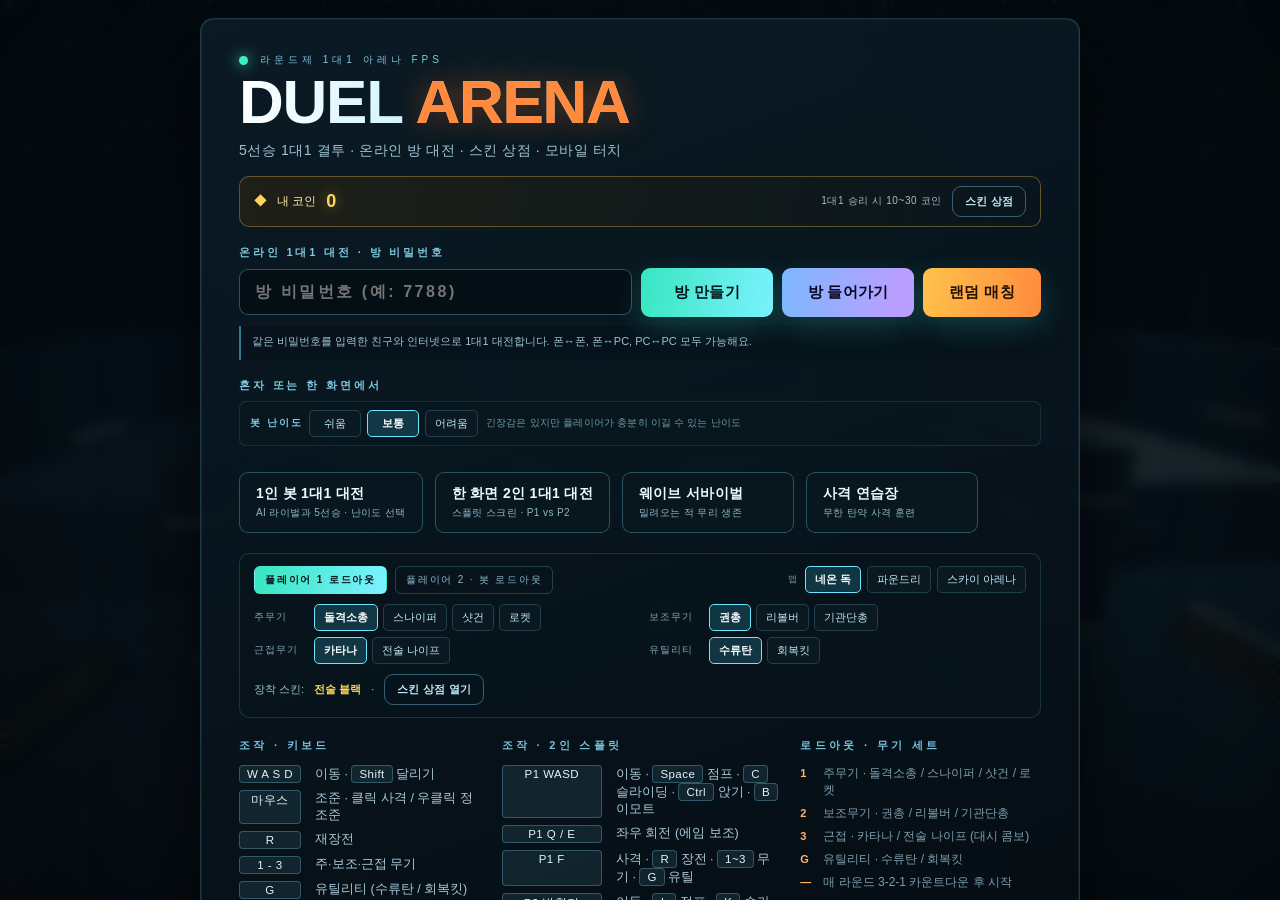
==== commit 60406c15: "DUEL ARENA: fire-button drag aiming (multitouch) + mobile SLIDE button, rival-style slide" ====
--- a/duel-arena/index.html
+++ b/duel-arena/index.html
@@ -302,7 +302,7 @@
 
 /* ================= TOUCH ================= */
 #touchUI{position:fixed;inset:0;z-index:8;pointer-events:none}
-.tpad{position:absolute}
+.tpad{position:absolute;touch-action:none;-webkit-user-select:none;user-select:none}
 .tpad.solo{left:0;top:0;width:100%;height:100%}
 .tpad.half{width:50%;height:100%;left:0;top:0}
 .tlook{position:absolute;inset:0;pointer-events:auto;touch-action:none}
@@ -472,6 +472,11 @@
 .tbtns .tbtn.fire{grid-column:3;grid-row:3;width:56px;height:58px;border-radius:16px;font-size:11px;
   background:linear-gradient(160deg,rgba(255,90,80,.85),rgba(180,30,40,.9));border-color:rgba(255,150,140,.7);color:#fff}
 .tbtns .tbtn[data-a="emote"]{border-color:rgba(255,210,110,.55);color:#ffe6a8}
+/* 슬라이딩: 점프와 사격 사이(아래 가운데) — 엄지로 바로 닿는 자리 */
+.tbtns .tbtn[data-a="slide"],.tbtns .tbtn.slide{grid-column:2;grid-row:3;width:56px;height:58px;border-radius:16px;font-size:11px;
+  background:linear-gradient(160deg,rgba(60,220,230,.42),rgba(10,90,120,.85));border-color:rgba(150,245,255,.75);color:#eaffff}
+.tbtns .tbtn[data-a="slide"]:active,.tbtns .tbtn.slide.on{background:rgba(90,240,255,.72);color:#04212b}
+.tpad.half .tbtns .tbtn[data-a="slide"]{width:48px;height:52px;font-size:10px}
 
 /* ================= iOS / 모바일 안전장치 =================
    터치 지연·더블탭 확대를 없애고, 버튼이 iOS 기본 모양으로 덮이지 않게 한다 */
@@ -786,7 +791,7 @@
           <div><b>—</b><span>매 라운드 3-2-1 카운트다운 후 시작</span></div>
           <div><b>—</b><span>5선승 · 헤드샷 판정 · 점프 패드</span></div>
         </div>
-        <div class="mobileNote">📱 폰·태블릿: 자동으로 터치 조작이 켜집니다 (가상 스틱 + 시선 드래그 + 버튼). 온라인 대전에서도 그대로 동작해요.</div>
+        <div class="mobileNote">📱 폰·태블릿: 자동으로 터치 조작이 켜집니다 (가상 스틱 + 시선 드래그 + 버튼). <b>사격·조준 버튼을 누른 채 손가락을 움직이면 시점이 같이 돌아가고</b>, 아래 「슬라이딩」 버튼으로 앞으로 미끄러져요. 온라인 대전에서도 그대로 동작해요.</div>
       </div>
     </div>
     <div class="foot">
@@ -1845,17 +1850,29 @@
   Sfx.jump();
 }
 function trySlide() {
+  if (!P.alive) return;
+  if (P.sliding) { P.sliding = false; P.slideT = 0; return; }   // 한 번 더 누르면 슬라이딩 취소
   if (!P.grounded) return;
-  if (P.sliding) { P.sliding = false; P.slideT = 0; return; }
   const sp = Math.hypot(P.vel.x, P.vel.z);
-  if (sp > 5.2) {
-    P.sliding = true; P.slideT = 0.72;
-    P.slideDir.set(P.vel.x, 0, P.vel.z).normalize();
-    P.vel.x = P.slideDir.x * 12.2; P.vel.z = P.slideDir.z * 12.2;
-    Sfx.slide();
-  } else {
-    P.crouching = !P.crouching;
-  }
+  let dx = P.vel.x, dz = P.vel.z;
+  if (sp < 1.4) {
+    // 서 있거나 거의 멈춰 있어도 진행 입력(없으면 바라보는 쪽)으로 슬라이딩
+    const fx = -Math.sin(P.yaw), fz = -Math.cos(P.yaw);
+    const rx = Math.cos(P.yaw), rz = -Math.sin(P.yaw);
+    let wx = fx * (INPUT.f || 0) + rx * (INPUT.r || 0);
+    let wz = fz * (INPUT.f || 0) + rz * (INPUT.r || 0);
+    if (Math.hypot(wx, wz) < 0.2) { wx = fx; wz = fz; }
+    dx = wx; dz = wz;
+  }
+  const l = Math.hypot(dx, dz) || 1;
+  P.sliding = true; P.slideT = 0.92;
+  P.crouching = false;
+  P.slideDir.set(dx / l, 0, dz / l);
+  P.vel.x = P.slideDir.x * 14.2;
+  P.vel.z = P.slideDir.z * 14.2;
+  P.vel.y = Math.min(P.vel.y, 0);
+  P.slideK = 0;
+  Sfx.slide();
 }
 
 function collideX(dx) {
@@ -1934,10 +1951,10 @@
 
   const acc = P.grounded ? (P.sliding ? 3.2 : 15) : 4.2;
   if (P.sliding) {
-    P.vel.x = damp(P.vel.x, 0, 2.6, dt);
-    P.vel.z = damp(P.vel.z, 0, 2.6, dt);
-    P.vel.x += P.slideDir.x * 3.5 * dt;
-    P.vel.z += P.slideDir.z * 3.5 * dt;
+    // 슬라이딩은 누른 방향으로 끝까지 밀고 나간다(입력 여부와 무관) — 끝에서는 자연스럽게 줄어든다
+    const k = clamp(P.slideT / 0.92, 0.28, 1);
+    P.vel.x = damp(P.vel.x, P.slideDir.x * 12.5 * k, 9, dt);
+    P.vel.z = damp(P.vel.z, P.slideDir.z * 12.5 * k, 9, dt);
   } else {
     P.vel.x = damp(P.vel.x, wx * spd, acc, dt);
     P.vel.z = damp(P.vel.z, wz * spd, acc, dt);
@@ -1974,6 +1991,8 @@
   }
 
   P.speedXZ = Math.hypot(P.vel.x, P.vel.z);
+  P.slideK = damp(P.slideK || 0, P.sliding ? 1 : 0, 11, dt);
+  P.eyeSmooth = damp(P.eyeSmooth === undefined ? P.eye : P.eyeSmooth, P.eye, 18, dt);
   P.bobAmt = damp(P.bobAmt, P.grounded ? Math.min(1, P.speedXZ / 8) : 0, 8, dt);
   P.bobPhase += dt * (P.speedXZ * 1.55 + 0.6);
 
@@ -1998,22 +2017,24 @@
 function updateCamera(dt) {
   const bobY = Math.sin(P.bobPhase * 2) * 0.035 * P.bobAmt;
   const bobX = Math.cos(P.bobPhase) * 0.03 * P.bobAmt;
-  const slideDrop = P.sliding ? 0.1 : 0;
+  const slideK = P.slideK || 0;
+  const eyeY = P.eyeSmooth === undefined ? P.eye : P.eyeSmooth;
   _shakeV.set(rnd(-1, 1), rnd(-1, 1), 0).multiplyScalar(P.shake * 0.05);
   camera.position.set(
     P.pos.x + bobX + _shakeV.x,
-    P.pos.y + P.eye + bobY - P.landKick + _shakeV.y,
+    P.pos.y + eyeY + bobY - P.landKick - slideK * 0.14 + _shakeV.y,
     P.pos.z
   );
   P.landKick = damp(P.landKick, 0, 9, dt);
   camera.rotation.set(
     P.pitch + P.recoilPitch + P.punch,
     P.yaw + P.recoilYaw,
-    P.roll + bobX * 0.25 + (P.sliding ? 0.06 : 0)
+    P.roll + bobX * 0.25 + slideK * 0.14
   );
   // fov
   FOV.target = W.scoped ? 16 : (W.ads > 0.02 ? lerp(FOV.base, currentW().adsFov || 58, W.ads) : FOV.base);
   if (P.sprinting) FOV.target += 6;
+  if (P.sliding) FOV.target += 9;
   FOV.cur = damp(FOV.cur, FOV.target, W.scoped ? 22 : 13, dt);
   if (Math.abs(camera.fov - FOV.cur) > 0.01) {
     camera.fov = FOV.cur;
@@ -2059,6 +2080,7 @@
   P.yaw = Math.atan2(-(SPAWN_B.x - SPAWN_A.x), -(SPAWN_B.z - SPAWN_A.z)); P.pitch = 0;
   P.hp = 100; P.armor = 100; P.alive = true;
   P.sliding = false; P.crouching = false; P.grounded = true;
+  P.slideT = 0; P.slideK = 0; P.eyeSmooth = P.eye;
   P.recoilPitch = 0; P.recoilYaw = 0; P.punch = 0; P.shake = 0;
   P.lastHurt = -99;
 }
@@ -5420,12 +5442,20 @@
   // slide / crouch
   if (slide && f.grounded && !f.sliding) {
     const sp = Math.hypot(f.vel.x, f.vel.z);
-    if (sp > 3.5 || true) {
-      f.sliding = true; f.slideT = 0.55;
-      f.slideDir.set(Math.hypot(f.vel.x, f.vel.z) > 0.5 ? f.vel.x : -Math.sin(f.yaw), 0, Math.hypot(f.vel.x, f.vel.z) > 0.5 ? f.vel.z : -Math.cos(f.yaw)).normalize();
-      f.vel.x = f.slideDir.x * 11.5; f.vel.z = f.slideDir.z * 11.5;
-      Sfx.slide();
-    }
+    let dx = f.vel.x, dz = f.vel.z;
+    if (sp < 1.4) {
+      // 서 있어도 입력(없으면 시선) 방향으로 슬라이딩
+      let wx = -Math.sin(f.yaw) * fwd + Math.cos(f.yaw) * strafe;
+      let wz = -Math.cos(f.yaw) * fwd - Math.sin(f.yaw) * strafe;
+      if (Math.hypot(wx, wz) < 0.2) { wx = -Math.sin(f.yaw); wz = -Math.cos(f.yaw); }
+      dx = wx; dz = wz;
+    }
+    const l = Math.hypot(dx, dz) || 1;
+    f.sliding = true; f.slideT = 0.88;
+    f.crouching = false;
+    f.slideDir.set(dx / l, 0, dz / l);
+    f.vel.x = f.slideDir.x * 13.8; f.vel.z = f.slideDir.z * 13.8;
+    Sfx.slide();
   }
   if (f.sliding) {
     f.slideT -= dt;
@@ -5447,10 +5477,17 @@
   let spd = 6.6;
   if (f.sprinting) spd = 9.4;
   if (f.crouching) spd = 3.0;
-  if (f.sliding) spd = 11.5;
+  if (f.sliding) spd = 13.8;
   if (f.ads > 0.4) spd *= 0.62;
-  f.vel.x = damp(f.vel.x, wx * spd, f.sliding ? 3 : 14, dt);
-  f.vel.z = damp(f.vel.z, wz * spd, f.sliding ? 3 : 14, dt);
+  if (f.sliding) {
+    // 슬라이딩 중에는 방향이 고정되고 속도가 유지된다
+    const k = clamp(f.slideT / 0.88, 0.28, 1);
+    f.vel.x = damp(f.vel.x, f.slideDir.x * 12.5 * k, 9, dt);
+    f.vel.z = damp(f.vel.z, f.slideDir.z * 12.5 * k, 9, dt);
+  } else {
+    f.vel.x = damp(f.vel.x, wx * spd, 14, dt);
+    f.vel.z = damp(f.vel.z, wz * spd, 14, dt);
+  }
   f.vel.y -= 24 * dt;
   f.crouching = crouch && !f.sliding;
   if (jump && f.grounded && !f.sliding) {
@@ -5541,18 +5578,18 @@
   f.swing = damp(f.swing, 0, 9, dt);
   const aspX = clamp((innerWidth / innerHeight) / 1.55, 0.42, 1);
   f.sprintT = damp(f.sprintT || 0, f.sprinting ? 1 : 0, 7, dt);
-  f.slideT = damp(f.slideT || 0, f.sliding ? 1 : 0, 12, dt);
+  f.vmSlide = damp(f.vmSlide || 0, f.sliding ? 1 : 0, 12, dt);   // 시점 모델 기울기(슬라이딩 지속시간과 분리)
   f.airT = damp(f.airT || 0, f.grounded ? 0 : 1, 9, dt);
   const ap = adsPose(m);
   f.vm.root.position.set(
-    (1 - f.ads) * ((m.hip[0] + bobX) * VM.xAdj * (0.35 + 0.65 * aspX)) + f.ads * ap.x + f.slideT * 0.05,
-    (1 - f.ads) * ((m.hip[1] + bobY - reloadDip * 0.2 - switchDip * 0.16) * VM.yAdj + VM.yOff) + f.ads * ap.y - f.sprintT * 0.03 - f.slideT * 0.1 + f.airT * 0.012,
+    (1 - f.ads) * ((m.hip[0] + bobX) * VM.xAdj * (0.35 + 0.65 * aspX)) + f.ads * ap.x + f.vmSlide * 0.05,
+    (1 - f.ads) * ((m.hip[1] + bobY - reloadDip * 0.2 - switchDip * 0.16) * VM.yAdj + VM.yOff) + f.ads * ap.y - f.sprintT * 0.03 - f.vmSlide * 0.1 + f.airT * 0.012,
     lerp(m.hip[2] + VM.zOff, ap.z, f.ads) + f.kick * 0.05
   );
   f.vm.root.rotation.set(
-    f.kick * 0.1 - reloadDip * 0.55 - switchDip * 0.45 + f.sprintT * 0.1 - f.slideT * 0.2,
+    f.kick * 0.1 - reloadDip * 0.55 - switchDip * 0.45 + f.sprintT * 0.1 - f.vmSlide * 0.2,
     reloadDip * 0.25 + (m.melee ? f.swing * 0.7 * f.swingDir : 0) + f.sprintT * 0.2 + 0.035,
-    -(m.melee ? f.swing * 0.9 : 0) - f.sprintT * 0.16 - f.slideT * 0.42
+    -(m.melee ? f.swing * 0.9 : 0) - f.sprintT * 0.16 - f.vmSlide * 0.42
   );
   for (let i = 0; i < f.vm.models.length; i++) f.vm.models[i].group.visible = (i === f.wi);
   f.scopedHide = damp(f.scopedHide, f.scoped ? 1 : 0, 18, dt);
@@ -5574,7 +5611,7 @@
   const bobX = Math.cos(f.bobPhase) * 0.026 * f.bobAmt;
   const eye = f.sliding ? 1.15 : (f.crouching ? 1.22 : f.eye);
   f.cam.position.set(f.pos.x + bobX, f.pos.y + eye + bobY, f.pos.z);
-  f.cam.rotation.set(f.pitch + f.recoilPitch + f.punch, f.yaw + f.recoilYaw, bobX * 0.2 + (f.sliding ? 0.05 : 0));
+  f.cam.rotation.set(f.pitch + f.recoilPitch + f.punch, f.yaw + f.recoilYaw, bobX * 0.2 + (f.sliding ? 0.12 : 0));
   f.cam.fov = f.scoped ? 17 : lerp(80, WDEF[f.ids[f.wi]].adsFov || 60, f.ads);
   f.cam.updateProjectionMatrix();
   f.cam.updateMatrixWorld();
@@ -6126,6 +6163,8 @@
 'use strict';
 /* =========================================================================
    DUEL ARENA — p8 touch controls (solo + split-screen 2P)
+   멀티터치: 왼쪽 스틱 / 오른쪽 사격·시점 손가락을 pointerId 로 분리한다.
+   사격 버튼을 누른 채 손가락을 움직여도 시점이 따라 돌아간다.
    ========================================================================= */
 const TOUCH = { enabled: false, mode: 'none', pads: {}, built: false };
 
@@ -6140,6 +6179,7 @@
     '<button class="tbtn" data-a="crouch">앉기</button>' +
     '<button class="tbtn" data-a="emote">이모트</button>' +
     '<button class="tbtn" data-a="jump">점프</button>' +
+    '<button class="tbtn slide" data-a="slide">슬라이딩</button>' +
     '<button class="tbtn fire" data-a="fire">사격</button>' +
     '</div>';
 }
@@ -6159,6 +6199,7 @@
       stick: el.querySelector('.tstick'), knob: el.querySelector('.tknob'),
       look: el.querySelector('.tlook'),
       axis: { x: 0, y: 0 }, lookId: null, lastX: 0, lastY: 0, stickId: null,
+      ptrs: new Map(),
     };
     bindPad(pad);
     TOUCH.pads[key] = pad;
@@ -6169,69 +6210,73 @@
   layoutTouch();
 }
 
+/* ---------------------------------------------------------------------------
+   패드 하나가 포인터를 통째로 잡는다(패드 단위 포인터 캡처).
+   - pointerId → 역할(스틱 / 버튼 / 시점)을 기록해 손가락끼리 섞이지 않는다.
+   - 버튼을 누른 손가락을 떼지 않고 움직이면 그 이동량이 시점 회전이 된다.
+   - 버튼 위에서 손가락이 버튼 밖으로 나가도 사격이 끊기지 않는다.
+   --------------------------------------------------------------------------- */
 function bindPad(pad) {
-  // ---- joystick ----
-  const stickDown = (e) => {
+  const ptrs = pad.ptrs;
+
+  const release = (id) => {
+    const rec = ptrs.get(id);
+    if (!rec) return;
+    ptrs.delete(id);
+    if (rec.role === 'stick') {
+      if (pad.stickId === id) {
+        pad.stickId = null;
+        pad.axis.x = 0; pad.axis.y = 0;
+        if (pad.knob) pad.knob.style.transform = 'translate(0px,0px)';
+        applyTouchAxis(pad);
+      }
+    } else if (rec.role === 'btn') {
+      if (rec.btn) rec.btn.classList.remove('on');
+      touchAction(pad, rec.a, false);
+    } else if (pad.lookId === id) {
+      pad.lookId = null;
+    }
+  };
+  pad.releaseAll = () => { Array.from(ptrs.keys()).forEach(release); };
+
+  pad.el.addEventListener('pointerdown', (e) => {
+    if (ptrs.has(e.pointerId)) return;
+    const tgt = e.target;
+    const stickEl = tgt && tgt.closest ? tgt.closest('.tstick') : null;
+    const btnEl = tgt && tgt.closest ? tgt.closest('.tbtn') : null;
+    let role = 'look';
+    if (stickEl) role = 'stick';
+    else if (btnEl) role = 'btn';
+    else if (pad.lookId !== null) role = 'idle';   // 이미 시점을 잡은 손가락이 있으면 무시
     e.preventDefault();
-    pad.stickId = e.pointerId;
-    try { pad.stick.setPointerCapture(e.pointerId); } catch (err) { }
-    updateStick(pad, e);
-  };
-  const stickMove = (e) => {
-    if (pad.stickId !== e.pointerId) return;
+    try { pad.el.setPointerCapture(e.pointerId); } catch (err) { }
+    const rec = { role, btn: btnEl, a: btnEl ? btnEl.dataset.a : null, x: e.clientX, y: e.clientY };
+    ptrs.set(e.pointerId, rec);
+    if (role === 'stick') { pad.stickId = e.pointerId; updateStick(pad, e); }
+    else if (role === 'btn') { btnEl.classList.add('on'); touchAction(pad, rec.a, true); }
+    else if (role === 'look') { pad.lookId = e.pointerId; }
+  });
+
+  pad.el.addEventListener('pointermove', (e) => {
+    const rec = ptrs.get(e.pointerId);
+    if (!rec) return;
     e.preventDefault();
-    updateStick(pad, e);
-  };
-  const stickUp = (e) => {
-    if (pad.stickId !== e.pointerId) return;
-    pad.stickId = null;
-    pad.axis.x = 0; pad.axis.y = 0;
-    pad.knob.style.transform = 'translate(0px,0px)';
-    applyTouchAxis(pad);
-  };
-  pad.stick.addEventListener('pointerdown', stickDown);
-  pad.stick.addEventListener('pointermove', stickMove);
-  pad.stick.addEventListener('pointerup', stickUp);
-  pad.stick.addEventListener('pointercancel', stickUp);
-
-  // ---- look ----
-  pad.look.addEventListener('pointerdown', (e) => {
-    e.preventDefault();
-    pad.lookId = e.pointerId;
-    pad.lastX = e.clientX; pad.lastY = e.clientY;
-    try { pad.look.setPointerCapture(e.pointerId); } catch (err) { }
+    const dx = e.clientX - rec.x;
+    const dy = e.clientY - rec.y;
+    rec.x = e.clientX; rec.y = e.clientY;
+    if (rec.role === 'stick') { updateStick(pad, e); return; }
+    if (rec.role === 'btn' || rec.role === 'look') {
+      if (dx || dy) applyLook(pad, dx, dy);
+    }
   });
-  pad.look.addEventListener('pointermove', (e) => {
-    if (pad.lookId !== e.pointerId) return;
-    e.preventDefault();
-    const dx = e.clientX - pad.lastX;
-    const dy = e.clientY - pad.lastY;
-    pad.lastX = e.clientX; pad.lastY = e.clientY;
-    applyLook(pad, dx, dy);
-  });
-  const lookUp = (e) => { if (pad.lookId === e.pointerId) pad.lookId = null; };
-  pad.look.addEventListener('pointerup', lookUp);
-  pad.look.addEventListener('pointercancel', lookUp);
-
-  // ---- buttons ----
-  Array.prototype.forEach.call(pad.el.querySelectorAll('.tbtn'), (btn) => {
-    const a = btn.dataset.a;
-    btn.addEventListener('pointerdown', (e) => {
-      e.preventDefault();
-      e.stopPropagation();
-      btn.classList.add('on');
-      try { btn.setPointerCapture(e.pointerId); } catch (err) { }
-      touchAction(pad, a, true);
-    });
-    const up = (e) => {
-      btn.classList.remove('on');
-      touchAction(pad, a, false);
-    };
-    btn.addEventListener('pointerup', up);
-    btn.addEventListener('pointercancel', up);
-    btn.addEventListener('pointerleave', up);
-    btn.addEventListener('contextmenu', (e) => e.preventDefault());
-  });
+
+  const up = (e) => release(e.pointerId);
+  pad.el.addEventListener('pointerup', up);
+  pad.el.addEventListener('pointercancel', up);
+  pad.el.addEventListener('lostpointercapture', up);
+  pad.el.addEventListener('contextmenu', (e) => e.preventDefault());
+  addEventListener('blur', () => pad.releaseAll());
+  document.addEventListener('visibilitychange', () => { if (document.hidden) pad.releaseAll(); });
 }
 
 function updateStick(pad, e) {
@@ -6302,6 +6347,7 @@
     else if (a === 'jump') f.inp.jumpTouch = true;
     else if (a === 'swap') f.inp.swapTouch = true;
     else if (a === 'util') f.inp.utilTouch = true;
+    else if (a === 'slide') f.inp.slideTouch = true;
     else if (a === 'crouch') f.inp.crouchTouch = !f.inp.crouchTouch;
     else if (a === 'emote') toggleEmoteWheel();
     return;
@@ -6312,6 +6358,7 @@
   else if (a === 'ads') INPUT.ads = true;
   else if (a === 'reload') startReload();
   else if (a === 'jump') tryJump();
+  else if (a === 'slide') trySlide();
   else if (a === 'swap') cycleWeapon(1);
   else if (a === 'util') useUtility();
   else if (a === 'crouch') tryCrouchToggle();
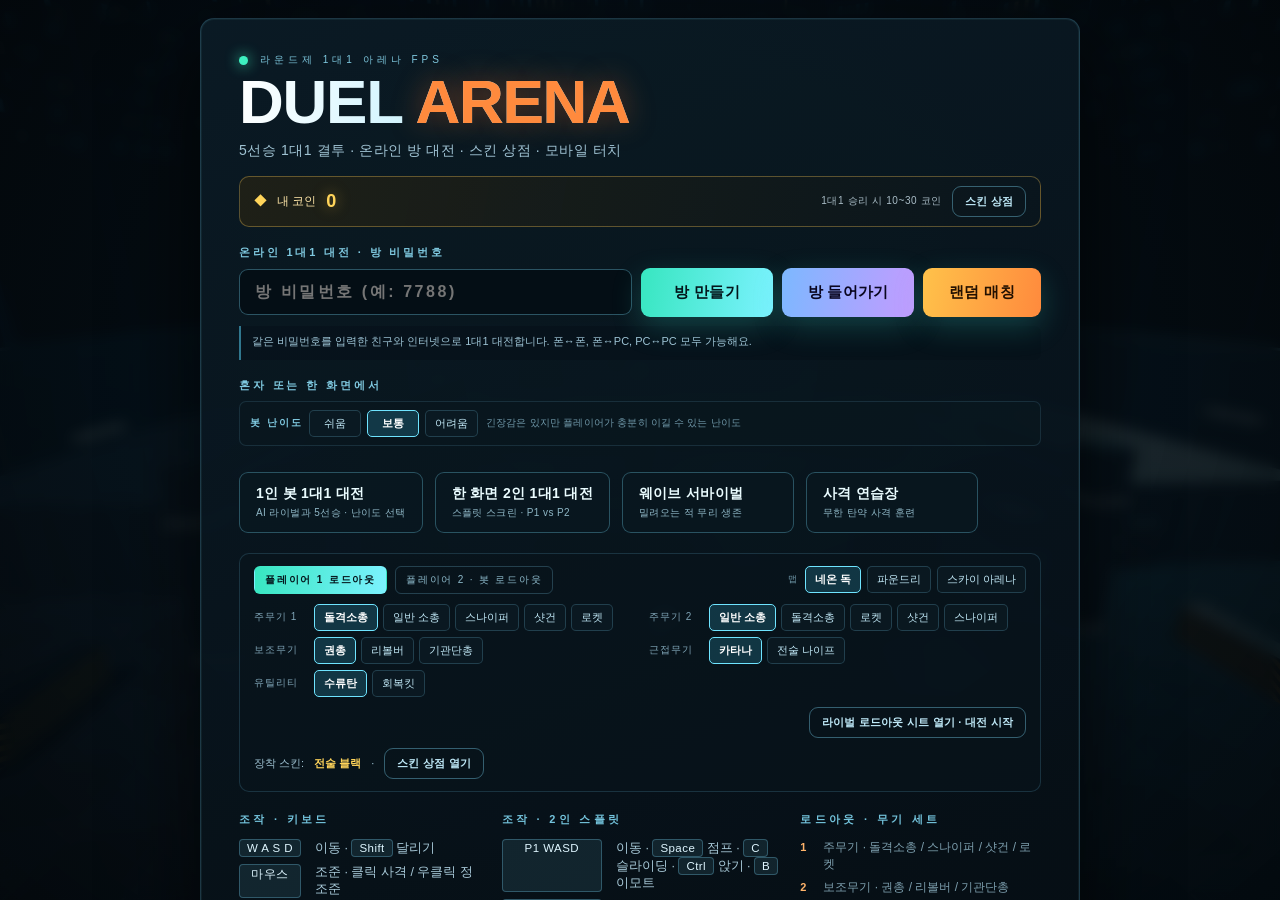
==== commit 108d92fb: "DUEL ARENA: slide-jump, 4-slot rival loadout (AR/DMR/RPG/SMG/sniper/shotgun), -34% damage balance, l" ====
--- a/duel-arena/index.html
+++ b/duel-arena/index.html
@@ -196,7 +196,7 @@
 #loadErr{position:fixed;left:12px;bottom:12px;z-index:99;max-width:70vw;color:#ff8a8a;font-size:12px;white-space:pre-wrap}
 
 /* ================= 1v1 SPLIT HUD ================= */
-#duelHud{position:fixed;inset:0;z-index:6;pointer-events:none;opacity:0;transition:opacity .3s}
+#duelHud{position:fixed;inset:0;z-index:9;pointer-events:none;opacity:0;transition:opacity .3s}
 #duelHud.on{opacity:1}
 #duelHud .ddivider{position:absolute;background:linear-gradient(90deg,rgba(80,200,255,.05),rgba(120,235,255,.55),rgba(80,200,255,.05));box-shadow:0 0 18px rgba(60,200,255,.35);z-index:2}
 #duelHud.split-v .ddivider{left:50%;top:0;width:2px;height:100%;margin-left:-1px}
@@ -276,6 +276,34 @@
 .ltab.on{color:#04151b;background:linear-gradient(100deg,#37e6c0,#7cf2ff);border-color:transparent;font-weight:700}
 .mapPick{margin-left:auto;display:flex;align-items:center;gap:6px;font-size:9px;letter-spacing:.22em;color:#6f97a8}
 #loadoutRows{display:grid;grid-template-columns:1fr 1fr;gap:6px 18px}
+/* 라이벌 로드아웃 시트 · 대전 중 로드아웃 버튼 */
+#loadSheet{z-index:70}
+#loadSheet .sheetPanel{width:min(620px,94vw);text-align:left}
+#loadSheet .sheetNote{font-size:11px;line-height:1.6;color:#8fb6c8;margin:6px 0 12px}
+#loadSheet .loadout{margin:0 0 14px}
+#sheetRows{display:grid;grid-template-columns:1fr;gap:7px}
+#loadSheet .llabel{min-width:64px}
+#loadSheet .chip{padding:9px 13px;font-size:13px}
+#loadSheet .ltab{padding:9px 14px;font-size:11px}
+#loadSheet .sheetBtns{display:flex;align-items:center;gap:12px;flex-wrap:wrap}
+#loadSheet .sheetBtns .btn.big{flex:1 1 220px}
+.sheetOpenRow{margin-top:10px;text-align:right}
+#duelHud .dload{position:absolute;left:14px;top:42px;pointer-events:auto;z-index:7;padding:6px 12px;font-size:11px}
+@media(max-width:760px){#duelHud .dload{top:38px;left:10px;font-size:10px;padding:5px 10px}}
+/* 1~4 슬롯 바 (탭 전환) */
+.dslots{position:absolute;left:50%;transform:translateX(-50%);bottom:12px;display:flex;gap:6px;pointer-events:auto;z-index:5}
+.dslot{position:relative;cursor:pointer;font-family:inherit;min-width:56px;padding:7px 9px 5px;border-radius:7px;background:rgba(9,20,27,.7);border:1px solid rgba(120,200,230,.22);color:#9fc4d4;display:flex;flex-direction:column;align-items:center;gap:1px;-webkit-user-select:none;user-select:none;touch-action:manipulation}
+.dslot .k{font-size:9px;color:#6f97a8;letter-spacing:.12em}
+.dslot .n{font-size:9.5px;letter-spacing:.06em;white-space:nowrap;max-width:100%;overflow:hidden;text-overflow:ellipsis}
+.dslot.on{border-color:rgba(120,235,255,.9);background:rgba(16,50,64,.88);color:#eafcff;box-shadow:0 0 12px rgba(70,220,255,.28)}
+.dslot.on .k{color:#8ef0ff}
+body.touching .dslots{bottom:172px}
+body.touching .dslot{min-width:62px;padding:9px 10px 7px}
+body.touching .dslot .n{font-size:10px;letter-spacing:0}
+/* 세로 2인 스플릿: 각 절반이 짧아 슬롯 바를 체력바/스틱 위로 올린다 */
+body.touching #duelHud.split-h .dslots{bottom:180px}
+body.touching #duelHud.split-h .dslot{min-width:64px;padding:6px 7px 5px}
+body.touching #duelHud.split-h .dslot .n{font-size:8.5px}
 .lrow{display:flex;align-items:center;gap:8px}
 .llabel{font-size:10px;letter-spacing:.1em;color:#7fa4b6;min-width:52px}
 .chips{display:flex;gap:5px;flex-wrap:wrap}
@@ -524,6 +552,91 @@
   .btn.ghost:hover{background:transparent}
 }
 
+/* ================= 가로 모드 (iPhone 가로 844×390 등) =================
+   세로→가로 회전 시 로비·로드아웃·HUD·터치 버튼·2인 스플릿이 잘리거나
+   겹쳐 "찌그러진" 화면이 되지 않도록 컴팩트하게 재배치한다. */
+@media (orientation: landscape) and (max-height: 520px) {
+  .overlay{padding:6px 10px}
+  /* --- 로비 --- */
+  #lobby .panel{padding:12px 18px;width:min(960px,98vw);max-height:calc(100vh - 10px);overflow-y:auto}
+  #lobby .brand{margin-bottom:2px;font-size:10px}
+  #lobby h1{font-size:clamp(20px,4vw,28px);margin:2px 0 4px}
+  #lobby .sub{display:none}
+  #lobby .sect{font-size:10px;margin:8px 0 4px}
+  #lobby .coinBar{padding:4px 8px;font-size:9.5px;gap:6px}
+  #lobby .modes{display:grid;grid-template-columns:repeat(4,1fr);gap:6px;margin:10px 0}
+  #lobby .btn.mode{padding:7px 8px;min-height:0;min-width:0;text-align:left}
+  #lobby .btn.mode b{font-size:11.5px;line-height:1.25}
+  #lobby .btn.mode span{font-size:8.5px;line-height:1.25}
+  #lobby .roomRow{gap:6px}
+  #lobby .pwInput{max-width:150px;padding:6px 8px;font-size:11px}
+  #lobby .btn.big{padding:7px 10px;font-size:11px}
+  #lobby .netStatus{font-size:9px;line-height:1.35;margin-top:3px;padding:4px 7px}
+  #loadoutRows{grid-template-columns:1fr 1fr;gap:4px 14px}
+  .loadout{margin:8px 0;padding:8px 10px}
+  .ltabs{margin-bottom:4px;gap:4px;flex-wrap:nowrap;overflow:hidden}
+  .ltab{padding:4px 7px;font-size:9px;letter-spacing:.1em}
+  .mapPick{font-size:8.5px;gap:3px;flex:0 0 auto}
+  .mapPick .chip{padding:2px 5px;font-size:9px}
+  .lrow{gap:5px}
+  .llabel{min-width:46px;font-size:9px}
+  .chip{padding:3px 6px;font-size:9.5px}
+  #lobby .grid3{display:none}            /* 가로: 조작 설명은 접어서 로드아웃이 먼저 보이게 */
+  #lobby .foot{display:none}
+  .skinLine{font-size:9px;margin-top:6px}
+  /* --- 로드아웃 시트 --- */
+  #loadSheet .sheetPanel{width:min(760px,98vw);padding:12px 16px;max-height:calc(100vh - 8px);overflow-y:auto}
+  #loadSheet h1{font-size:20px;margin:2px 0 4px}
+  #loadSheet .sheetNote{font-size:9.5px;margin:3px 0 8px;line-height:1.45}
+  #loadSheet .loadout{margin:0 0 8px;padding:8px 10px}
+  #sheetRows{grid-template-columns:1fr 1fr;gap:4px 12px}
+  #loadSheet .chip{padding:6px 9px;font-size:11px}
+  #loadSheet .ltab{padding:6px 10px;font-size:10px}
+  #loadSheet .sheetBtns .btn.big{flex:0 1 auto}
+  /* --- 대전 HUD --- */
+  #duelScore{font-size:13px;padding:1px 9px;top:2px;gap:6px}
+  #duelScore .slab{font-size:7px}
+  .dbar{top:5px;font-size:9px;gap:6px}
+  .dbar .dk{font-size:8px;padding:1px 6px}
+  .dbar .dk i{font-size:12px}
+  #duelHud .dload{left:6px;right:auto;top:50%;bottom:auto;transform:translateY(-50%);font-size:8.5px;padding:6px 5px;line-height:1.2}
+  .dbar2{left:10px;bottom:8px;gap:6px}
+  .dhp{width:104px;height:8px}
+  .dnum{font-size:10px}
+  .dammo{right:10px;bottom:6px}
+  .dammo b{font-size:20px}
+  .dammo span{font-size:10px}
+  .dhint{display:none}
+  #duelHud .dslots{bottom:6px;gap:4px}
+  .dslot{min-width:46px;padding:4px 6px 3px}
+  .dslot .n{font-size:8px}
+  .dslot .k{font-size:7.5px}
+  body.touching #duelHud .dslots{top:44px;bottom:auto;height:26px}
+  body.touching .dslot{min-width:44px;padding:2px 6px;box-sizing:border-box;height:26px}
+  body.touching .dslot .n{font-size:9px}
+  body.touching #duelHud .dbar2{bottom:6px}
+  body.touching #duelHud .dammo{top:8px;right:6px;line-height:1}
+  body.touching #duelHud .dammo b{font-size:16px}
+  body.touching #duelHud .dammo span{font-size:9px}
+  body.touching #duelHud .dammo em{font-size:7px;letter-spacing:.12em}
+  /* 좌우 스플릿: 각 진영 탄약을 이름 아래(바깥쪽)로 내려 중앙 점수와 겹치지 않게 */
+  body.touching #duelHud.split-v .dammo{top:26px;right:auto;left:10px;text-align:left}
+  body.touching #duelHud.split-v #dHalfB .dammo{left:auto;right:10px;text-align:right}
+  .dcross{--gap:5px}
+  .drespawn{font-size:10px;padding:5px 10px}
+  #duelFeed{top:34px}
+  #duelFeed .kf{font-size:9px}
+  #duelPhase{font-size:22px;top:26%}
+  /* 2인 스플릿 경계선은 각 절반 안쪽에 그린다 */
+  #duelHud.split-v .ddivider{left:50%;width:1.5px}
+  #duelHud.split-h .ddivider{top:50%;height:1.5px}
+  #duelHud.split-v #dHalfB .dbar{right:8px;top:5px}
+  /* --- 터치 버튼 --- */
+  body.touching .tpad.solo .tbtns{right:6px;bottom:6px}
+  .tpad.solo .tstick{width:92px;height:92px;left:8px;bottom:8px}
+  .tbtn{font-size:9px}
+}
+
 </style>
 </head>
 <body>
@@ -662,6 +775,7 @@
       <span class="dnum" id="dA_hpnum">100</span>
     </div>
     <div class="dammo"><b id="dA_mag">30</b><span id="dA_res">/180</span><em id="dA_wname">AR-9</em></div>
+    <div class="dslots" id="dSlotsA"></div>
     <div class="drespawn hidden" id="dA_respawn">라운드 패배</div>
     <div class="dscope"><i class="scv"></i><i class="sch"></i></div>
     <div class="dhint" id="dA_hint">클릭 사격 · WASD 이동 · R 재장전 · G 유틸 · Space 점프 · C 슬라이딩 · Ctrl 앉기 · B 이모트</div>
@@ -677,11 +791,13 @@
       <span class="dnum" id="dB_hpnum">100</span>
     </div>
     <div class="dammo"><b id="dB_mag">30</b><span id="dB_res">/180</span><em id="dB_wname">AR-9</em></div>
+    <div class="dslots" id="dSlotsB"></div>
     <div class="drespawn hidden" id="dB_respawn">라운드 패배</div>
     <div class="dscope"><i class="scv"></i><i class="sch"></i></div>
     <div class="dhint" id="dB_hint">/ 사격 · 방향키 이동 · ,/. 회전 · Shift 장전 · N 유틸 · L 점프</div>
   </div>
   <div id="duelScore"><span id="dsA">0</span><em>:</em><span id="dsB">0</span><div class="slab">5선승</div></div>
+  <button class="btn ghost small dload" id="dLoadBtn">로드아웃</button>
   <div id="duelFeed"></div>
   <div id="duelPhase"></div>
   <div id="duelBoard" class="hidden">
@@ -752,6 +868,7 @@
         </div>
       </div>
       <div id="loadoutRows"></div>
+      <div class="sheetOpenRow"><button class="btn ghost small" id="btnLoadoutLobby">라이벌 로드아웃 시트 열기 · 대전 시작</button></div>
       <div class="skinLine" id="skinLine">장착 스킨: <b id="skinName">전술 블랙</b> · <button class="btn ghost small" id="btnShop2">스킨 상점 열기</button></div>
     </div>
 
@@ -762,9 +879,9 @@
           <kbd>W A S D</kbd><span>이동 · <kbd>Shift</kbd> 달리기</span>
           <kbd>마우스</kbd><span>조준 · 클릭 사격 / 우클릭 정조준</span>
           <kbd>R</kbd><span>재장전</span>
-          <kbd>1 - 3</kbd><span>주·보조·근접 무기</span>
+          <kbd>1 - 4</kbd><span>주무기 1·2 / 보조 / 근접 무기</span>
           <kbd>G</kbd><span>유틸리티 (수류탄 / 회복킷)</span>
-          <kbd>Space</kbd><span>점프 · <kbd>C</kbd> 슬라이딩</span>
+          <kbd>Space</kbd><span>점프 · <kbd>C</kbd> 슬라이딩(슬라이딩 중 점프=길게 날기)</span>
           <kbd>Ctrl</kbd><span>앉기 (공중에서도 앉기 점프)</span>
           <kbd>B</kbd><span>이모트 휠</span>
         </div>
@@ -774,7 +891,7 @@
         <div class="keys duelkeys">
           <kbd>P1 WASD</kbd><span>이동 · <kbd>Space</kbd> 점프 · <kbd>C</kbd> 슬라이딩 · <kbd>Ctrl</kbd> 앉기 · <kbd>B</kbd> 이모트</span>
           <kbd>P1 Q / E</kbd><span>좌우 회전 (에임 보조)</span>
-          <kbd>P1 F</kbd><span>사격 · <kbd>R</kbd> 장전 · <kbd>1~3</kbd> 무기 · <kbd>G</kbd> 유틸</span>
+          <kbd>P1 F</kbd><span>사격 · <kbd>R</kbd> 장전 · <kbd>1~4</kbd> 무기 · <kbd>G</kbd> 유틸</span>
           <kbd>P2 방향키</kbd><span>이동 · <kbd>L</kbd> 점프 · <kbd>K</kbd> 슬라이딩 · <kbd>J</kbd> 앉기 · <kbd>H</kbd> 이모트</span>
           <kbd>P2 , / .</kbd><span>좌우 회전</span>
           <kbd>P2 / 또는 Enter</kbd><span>사격 · <kbd>Shift</kbd> 장전 · <kbd>M</kbd> 무기 · <kbd>N</kbd> 유틸</span>
@@ -866,6 +983,22 @@
 </div>
 
 <div id="touchUI" class="hidden"></div>
+<div id="loadSheet" class="overlay hidden">
+  <div class="panel sheetPanel">
+    <div class="brand"><span class="dot"></span><span>라이벌 로드아웃 · 탭해서 바로 선택</span></div>
+    <h1 style="font-size:28px">무기 <em>로드아웃</em></h1>
+    <div class="sheetNote">슬롯 1 · 주무기 1 / 슬롯 2 · 주무기 2 / 슬롯 3 · 보조무기 / 슬롯 4 · 근접무기. 경기 중 PC는 1~4 키, 모바일은 하단 슬롯을 탭하면 바로 바뀝니다.</div>
+    <div class="ltabs" id="sheetTabs">
+      <button class="ltab on" data-p="0">플레이어 1</button>
+      <button class="ltab" data-p="1">플레이어 2 · 봇</button>
+    </div>
+    <div class="loadout"><div id="sheetRows"></div></div>
+    <div class="sheetBtns">
+      <button class="btn big" id="btnSheetGo">이 로드아웃으로 전투 시작</button>
+      <button class="btn ghost small" id="btnSheetClose">닫기</button>
+    </div>
+  </div>
+</div>
 <div id="loadErr"></div>
 
 <script>
@@ -885,6 +1018,16 @@
    ========================================================================= */
 const V3 = THREE.Vector3;
 const clamp = (v, a, b) => (v < a ? a : v > b ? b : v);
+/* 화면비에 맞춘 세로 FOV — 기준 16:10에서의 수평 화각(≈106°)을 유지한다.
+   넓은 화면(가로 모드·데스크톱)에서 세로 FOV 80을 그대로 쓰면 수평 128°가 되어
+   화면 끝이 블랙홀처럼 빨려드는 어안 왜곡이 생긴다. 좁은 화면은 기존 값을 유지한다. */
+function vFovForAspect(aspect, base) {
+  const B = base || 80;
+  const a = clamp(aspect || 1.6, 0.35, 3.4);
+  const hHalf = Math.atan(Math.tan(B * Math.PI / 360) * 1.6);
+  const v = 2 * Math.atan(Math.tan(hHalf) / a) * 180 / Math.PI;
+  return clamp(v, 58, B);
+}
 const lerp = (a, b, t) => a + (b - a) * t;
 const damp = (a, b, l, dt) => lerp(a, b, 1 - Math.exp(-l * dt));
 const rnd = (a, b) => a + Math.random() * (b - a);
@@ -1761,6 +1904,7 @@
   hp: 100, armor: 100, maxHp: 100, maxArmor: 100,
   height: 1.8, radius: 0.34, eye: 1.66,
   grounded: true, sprinting: false, crouching: false, sliding: false, slideT: 0,
+  airSlide: false, airSpd: 0, landSlide: 0,
   bobPhase: 0, bobAmt: 0, speedXZ: 0, alive: true,
   recoilPitch: 0, recoilYaw: 0, punch: 0, roll: 0, landKick: 0,
   slideDir: new V3(), lastHurt: -99, shake: 0, shakeT: 0,
@@ -1794,7 +1938,7 @@
 });
 
 /* ---------- keyboard ---------- */
-const WEAPON_KEYS = ['Digit1', 'Digit2', 'Digit3'];
+const WEAPON_KEYS = ['Digit1', 'Digit2', 'Digit3', 'Digit4'];
 addEventListener('keydown', (e) => {
   if (e.code === 'Tab') e.preventDefault();
   if (INPUT.keys[e.code]) return;
@@ -1843,9 +1987,24 @@
 
 /* ---------- player physics ---------- */
 function tryJump() {
-  if (!P.grounded || P.sliding) return;
+  if (!P.grounded) return;
+  if (P.sliding) { slideJump(); return; }              // 슬라이딩 중 점프 = 슬라이딩 점프
   if (P.crouching) { P.crouching = false; P.height = 1.8; P.eye = 1.66; }   // 앉기에서 바로 일어서 점프
   P.vel.y = 7.4;
+  P.grounded = false;
+  Sfx.jump();
+}
+/* 슬라이딩 점프: 슬라이딩을 풀고, 슬라이딩의 수평 추진력(12.5m/s)을 공중에서도 유지해 앞으로 길게 난다 */
+function slideJump() {
+  const sp = Math.hypot(P.vel.x, P.vel.z);
+  let dx = P.slideDir.x, dz = P.slideDir.z;
+  if (sp > 0.5) { dx = P.vel.x / sp; dz = P.vel.z / sp; }
+  const out = Math.max(sp, 12.5) * 1.04;
+  P.sliding = false; P.slideT = 0; P.crouching = false;
+  P.height = 1.8; P.eye = 1.66;
+  P.airSlide = true; P.airSpd = out;
+  P.vel.x = dx * out; P.vel.z = dz * out;
+  P.vel.y = 7.6;
   P.grounded = false;
   Sfx.jump();
 }
@@ -1950,7 +2109,14 @@
   if (P.sliding) spd = 0;
 
   const acc = P.grounded ? (P.sliding ? 3.2 : 15) : 4.2;
-  if (P.sliding) {
+  if (P.airSlide && !P.grounded) {
+    // 슬라이딩 점프: 공중 감속을 거의 주지 않고 슬라이딩 방향 추진력을 유지한다
+    const sp = Math.hypot(P.vel.x, P.vel.z);
+    const adx = sp > 0.001 ? P.vel.x / sp : P.slideDir.x;
+    const adz = sp > 0.001 ? P.vel.z / sp : P.slideDir.z;
+    P.vel.x = damp(P.vel.x, adx * P.airSpd, 2.2, dt);
+    P.vel.z = damp(P.vel.z, adz * P.airSpd, 2.2, dt);
+  } else if (P.sliding) {
     // 슬라이딩은 누른 방향으로 끝까지 밀고 나간다(입력 여부와 무관) — 끝에서는 자연스럽게 줄어든다
     const k = clamp(P.slideT / 0.92, 0.28, 1);
     P.vel.x = damp(P.vel.x, P.slideDir.x * 12.5 * k, 9, dt);
@@ -1985,6 +2151,15 @@
   }
   if (P.pos.y < 0) { P.pos.y = 0; P.vel.y = 0; P.grounded = true; }
   if (P.grounded && P.landPadT > 0) { P.landPadT -= dt; if (P.landPadT <= 0) Sfx.padLand(); }
+  if (P.grounded && P.airSlide) { P.airSlide = false; P.landSlide = 0.24; }
+  if (P.landSlide > 0) {
+    // 착지 직후에는 급정지 대신 짧게 미끄러지며 일반 이동 속도로 돌아온다
+    P.landSlide = Math.max(0, P.landSlide - dt);
+    if (!P.sliding) {
+      P.vel.x = damp(P.vel.x, wx * spd, 6.5, dt);
+      P.vel.z = damp(P.vel.z, wz * spd, 6.5, dt);
+    }
+  }
   if (!wasGrounded && P.grounded && P.vel.y === 0) {
     const jp2 = padAt(P.pos.x, P.pos.z, P.pos.y);
     if (jp2) P.landPadT = 0.1;
@@ -2031,8 +2206,9 @@
     P.yaw + P.recoilYaw,
     P.roll + bobX * 0.25 + slideK * 0.14
   );
-  // fov
-  FOV.target = W.scoped ? 16 : (W.ads > 0.02 ? lerp(FOV.base, currentW().adsFov || 58, W.ads) : FOV.base);
+  // fov — 화면비에 맞춰 세로 FOV를 잡아 가로 모드에서 어안 왜곡이 생기지 않게 한다
+  const baseFov = vFovForAspect(camera.aspect, 80);
+  FOV.target = W.scoped ? 16 : (W.ads > 0.02 ? lerp(baseFov, currentW().adsFov || 58, W.ads) : baseFov);
   if (P.sprinting) FOV.target += 6;
   if (P.sliding) FOV.target += 9;
   FOV.cur = damp(FOV.cur, FOV.target, W.scoped ? 22 : 13, dt);
@@ -2081,6 +2257,7 @@
   P.hp = 100; P.armor = 100; P.alive = true;
   P.sliding = false; P.crouching = false; P.grounded = true;
   P.slideT = 0; P.slideK = 0; P.eyeSmooth = P.eye;
+  P.airSlide = false; P.airSpd = 0; P.landSlide = 0;
   P.recoilPitch = 0; P.recoilYaw = 0; P.punch = 0; P.shake = 0;
   P.lastHurt = -99;
 }
@@ -2520,6 +2697,32 @@
   return { group: g, muzzle: muzzleAt(g, 0, 0.012, -0.98), hip: [0.20, -0.215, -0.32], ads: [0, -0.088, -0.24] };
 }
 
+/* ---------- semi-auto rifle (DMR) ---------- */
+function modelDMR() {
+  const g = new THREE.Group();
+  bx(g, 0.07, 0.08, 0.42, GUNMAT.metal2, 0, 0.014, -0.12);
+  bx(g, 0.05, 0.028, 0.34, GUNMAT.metal, 0, 0.06, -0.14);
+  bx(g, 0.06, 0.072, 0.30, GUNMAT.poly, 0, 0.004, -0.40);
+  for (let i = 0; i < 5; i++) bx(g, 0.064, 0.052, 0.014, GUNMAT.poly2, 0, 0.006, -0.30 - i * 0.05);
+  cy(g, 0.015, 0.015, 0.48, GUNMAT.metal, 0, 0.016, -0.75, Math.PI / 2, 0, 0, 14);
+  cy(g, 0.025, 0.025, 0.075, GUNMAT.metal2, 0, 0.016, -0.99, Math.PI / 2, 0, 0, 14);
+  bx(g, 0.03, 0.022, 0.09, GUNMAT.metal2, 0, 0.062, -0.55);
+  // low-profile scope
+  cy(g, 0.028, 0.028, 0.24, GUNMAT.metal2, 0, 0.118, -0.11, Math.PI / 2, 0, 0, 16);
+  cy(g, 0.024, 0.024, 0.005, GUNMAT.glass, 0, 0.118, -0.232, Math.PI / 2, 0, 0, 16);
+  cy(g, 0.024, 0.024, 0.005, GUNMAT.glass, 0, 0.118, 0.012, Math.PI / 2, 0, 0, 16);
+  bx(g, 0.024, 0.04, 0.026, GUNMAT.metal2, 0, 0.09, -0.20);
+  bx(g, 0.024, 0.04, 0.026, GUNMAT.metal2, 0, 0.09, -0.02);
+  const mag = new THREE.Group(); mag.position.set(0, -0.082, -0.135); mag.rotation.x = 0.18; g.add(mag);
+  bx(mag, 0.05, 0.16, 0.08, GUNMAT.poly2, 0, 0, 0);
+  bx(mag, 0.052, 0.02, 0.083, GUNMAT.poly, 0, -0.08, 0);
+  bx(g, 0.048, 0.11, 0.062, GUNMAT.poly, 0, -0.08, 0.02, -0.32);
+  bx(g, 0.046, 0.085, 0.22, GUNMAT.tan, 0, 0.0, 0.16);
+  bx(g, 0.052, 0.105, 0.03, GUNMAT.tan, 0, -0.012, 0.285);
+  bx(g, 0.006, 0.008, 0.22, GUNMAT.accent, 0.037, 0.0, -0.30);
+  return { group: g, muzzle: muzzleAt(g, 0, 0.016, -1.03), hip: [0.20, -0.215, -0.34], ads: [0, -0.088, -0.26], mag: mag };
+}
+
 /* ---------- rocket launcher ---------- */
 function modelRocket() {
   const g = new THREE.Group();
@@ -2594,9 +2797,13 @@
 }
 
 /* ---------- arsenal ---------- */
+/* 전투 밸런스 (요청 #12287 · #12296): 모든 무기 · 피격 피해를 34% 하향.
+   대미지 계산 지점(사격/근접/폭발/피격)에서 한 번만 곱해 숫자 표시와 실제 피해를 맞춘다. */
+const DMG_SCALE = 0.66;
 const WDEF = {
   rifle: { id: 'rifle', name: 'AR-9 카빈', ko: '돌격소총', slot: 'primary', kind: 'gun', dmg: 23, head: 2.0, rpm: 720, auto: true, mag: 30, reserve: 180, reload: 1.9, spreadHip: 0.018, spreadAds: 0.005, rec: 0.8, adsFov: 58, pellets: 1, range: 170, shell: 1, bullet: 'rifle', color: 0xffc07a, build: modelRifle, icon: 'rifle' },
-  sniper: { id: 'sniper', name: 'AX-50 스나이퍼', ko: '스나이퍼', slot: 'primary', kind: 'gun', dmg: 150, head: 2.1, rpm: 46, auto: false, mag: 5, reserve: 30, reload: 2.5, spreadHip: 0.05, spreadAds: 0.0006, rec: 3.2, adsFov: 16, pellets: 1, range: 260, shell: 1, bullet: 'sniper', color: 0x9ff0ff, scope: true, pierce: 2, build: modelSniper, icon: 'sniper' },
+  dmr: { id: 'dmr', name: 'M-14 소총', ko: '일반 소총', slot: 'primary', kind: 'gun', dmg: 44, head: 2.05, rpm: 190, auto: false, semi: true, mag: 10, reserve: 60, reload: 2.1, spreadHip: 0.013, spreadAds: 0.0016, rec: 2.0, adsFov: 36, pellets: 1, range: 220, shell: 1, bullet: 'rifle', color: 0xffd58a, build: modelDMR, icon: 'rifle' },
+  sniper: { id: 'sniper', name: 'AX-50 스나이퍼', ko: '스나이퍼', slot: 'primary', kind: 'gun', dmg: 112, head: 2.1, rpm: 46, auto: false, mag: 5, reserve: 30, reload: 2.5, spreadHip: 0.05, spreadAds: 0.0006, rec: 3.2, adsFov: 16, pellets: 1, range: 260, shell: 1, bullet: 'sniper', color: 0x9ff0ff, scope: true, pierce: 2, build: modelSniper, icon: 'sniper' },
   shotgun: { id: 'shotgun', name: 'M870 브리처', ko: '샷건', slot: 'primary', kind: 'gun', dmg: 15, head: 2.0, rpm: 78, auto: false, mag: 7, reserve: 42, reload: 2.7, spreadHip: 0.072, spreadAds: 0.046, rec: 2.6, adsFov: 62, pellets: 8, range: 42, shell: 1, bullet: 'shotgun', color: 0xffb060, build: modelShotgun, icon: 'shotgun' },
   rocket: { id: 'rocket', name: 'RPG-7 로켓', ko: '로켓', slot: 'primary', kind: 'gun', dmg: 135, head: 1.0, rpm: 52, auto: false, mag: 3, reserve: 6, reload: 3.0, spreadHip: 0.02, spreadAds: 0.008, rec: 3.6, adsFov: 54, pellets: 1, range: 300, shell: 0, bullet: 'rocket', color: 0xff8a3a, projectile: true, blast: 5.6, build: modelRocket, icon: 'rocket' },
   pistol: { id: 'pistol', name: '글록 17', ko: '권총', slot: 'secondary', kind: 'gun', dmg: 34, head: 2.0, rpm: 340, auto: false, mag: 12, reserve: 60, reload: 1.05, spreadHip: 0.011, spreadAds: 0.0022, rec: 1.0, adsFov: 66, pellets: 1, range: 150, shell: 1, bullet: 'pistol', color: 0xffd08a, build: modelPistol, icon: 'pistol' },
@@ -2607,13 +2814,15 @@
   grenade: { id: 'grenade', name: '수류탄', ko: '수류탄', slot: 'utility', kind: 'grenade', count: 2, blast: 6.0, dmg: 115, build: modelGrenade, icon: 'util' },
   heal: { id: 'heal', name: '회복킷', ko: '회복킷', slot: 'utility', kind: 'heal', count: 2, heal: 55, build: modelHeal, icon: 'util' },
 };
-const PRIMARY = ['rifle', 'sniper', 'shotgun', 'rocket'];
+const PRIMARY = ['rifle', 'dmr', 'sniper', 'shotgun', 'rocket'];
+const PRIMARY2 = ['dmr', 'rifle', 'rocket', 'shotgun', 'sniper'];
 const SECONDARY = ['pistol', 'revolver', 'uzi'];
 const MELEE = ['katana', 'knife'];
 const UTILITY = ['grenade', 'heal'];
-const DEFAULT_LOADOUT = { primary: 'rifle', secondary: 'pistol', melee: 'katana', utility: 'grenade' };
-
-function slotIds(loadout) { return [loadout.primary, loadout.secondary, loadout.melee]; }
+const DEFAULT_LOADOUT = { primary: 'rifle', primary2: 'dmr', secondary: 'pistol', melee: 'katana', utility: 'grenade' };
+
+// 1~4번 슬롯: 주무기 · 주무기 2 · 보조무기 · 근접무기
+function slotIds(loadout) { return [loadout.primary, loadout.primary2 || 'dmr', loadout.secondary, loadout.melee]; }
 function wdef(id) { return WDEF[id]; }
 
 /* ---------- audio ---------- */
@@ -2989,7 +3198,7 @@
       if (ud.enemy) {
         if (hitEnemies.indexOf(ud.enemy) >= 0) continue;
         hitEnemies.push(ud.enemy);
-        let dmg = w.dmg;
+        let dmg = w.dmg * DMG_SCALE;
         const part = ud.part || 'body';
         if (h.distance > 25 && w.id === 'shotgun') dmg *= clamp(1 - (h.distance - 25) / 30, 0.25, 1);
         if (part === 'head') dmg *= w.head;
@@ -3016,7 +3225,7 @@
   W.swing = 1; W.swingDir = W.swingDir > 0 ? -1 : 1;
   W.combo = (G.time < W.comboEnd) ? Math.min(4, W.combo + 1) : 1;
   W.comboEnd = G.time + 0.95;
-  const dmg = w.dmg * (1 + (W.combo - 1) * 0.22);
+  const dmg = w.dmg * DMG_SCALE * (1 + (W.combo - 1) * 0.22);
   Sfx.swing(W.combo >= 3);
 
   // lunge
@@ -3144,12 +3353,12 @@
     r.trail += dt;
     if (r.trail > 0.02) { r.trail = 0; FX.smoke(r.mesh.position.clone(), 0.2, 0.55); }
     if (boom || r.mesh.position.y < 0.15) {
-      explode(r.mesh.position.clone(), 5.6, 135, r.owner);
+      explode(r.mesh.position.clone(), WDEF.rocket.blast || 5.6, WDEF.rocket.dmg || 135, r.owner);
       scene.remove(r.mesh); ROCKETS.splice(i, 1);
       continue;
     }
     r.life -= dt;
-    if (r.life <= 0) { explode(r.mesh.position.clone(), 5.6, 135, r.owner); scene.remove(r.mesh); ROCKETS.splice(i, 1); }
+    if (r.life <= 0) { explode(r.mesh.position.clone(), WDEF.rocket.blast || 5.6, WDEF.rocket.dmg || 135, r.owner); scene.remove(r.mesh); ROCKETS.splice(i, 1); }
   }
 }
 
@@ -3165,7 +3374,7 @@
     const d = Math.hypot(c.x - pos.x, c.y + 0.9 - pos.y, c.z - pos.z);
     if (d < radius) {
       const falloff = clamp(1 - d / radius, 0.15, 1);
-      hitEnemy(e, dmg * falloff, c.clone().setY(c.y + 1), new V3(0, 1, 0), false, { id: 'rocket' }, 'body');
+      hitEnemy(e, dmg * falloff * DMG_SCALE, c.clone().setY(c.y + 1), new V3(0, 1, 0), false, { id: 'rocket' }, 'body');
       if (!e.dead) {
         const kb = new V3(c.x - pos.x, 0, c.z - pos.z);
         if (kb.lengthSq() < 0.01) kb.set(rnd(-1, 1), 0, rnd(-1, 1));
@@ -3175,7 +3384,7 @@
     }
   }
   const pd = Math.hypot(P.pos.x - pos.x, P.pos.y + 0.9 - pos.y, P.pos.z - pos.z);
-  if (pd < radius * 0.85) damagePlayer(34 * clamp(1 - pd / (radius * 0.85), 0.25, 1), pos);
+  if (pd < radius * 0.85) damagePlayer(34 * DMG_SCALE * clamp(1 - pd / (radius * 0.85), 0.25, 1), pos);
 }
 
 'use strict';
@@ -4011,12 +4220,12 @@
     FX.enemyTracer(o, target, hit);
     FX.muzzle(o, { id: this.type === 'heavy' ? 'shotgun' : 'rifle' });
     Sfx.nz(0.1, this.type === 'heavy' ? 1800 : 3200, 400, 0.10, 'bandpass', 1);
-    if (hit) damagePlayer(def.dmg * rnd(0.85, 1.15), this.pos);
+    if (hit) damagePlayer(def.dmg * DMG_SCALE * rnd(0.85, 1.15), this.pos);
 
     // shield bash
     if (this.type === 'shield' && dist < 3.0) {
       this.fireCd = 1.4;
-      damagePlayer(17, this.pos);
+      damagePlayer(17 * DMG_SCALE, this.pos);
       P.punch += 0.03;
       Sfx.land();
     }
@@ -4357,11 +4566,18 @@
 }
 
 /* ---------- loadout UI ---------- */
-const L_CATS = [['primary', '주무기', PRIMARY], ['secondary', '보조무기', SECONDARY], ['melee', '근접무기', MELEE], ['utility', '유틸리티', UTILITY]];
+const L_CATS = [['primary', '주무기 1', PRIMARY], ['primary2', '주무기 2', PRIMARY2], ['secondary', '보조무기', SECONDARY], ['melee', '근접무기', MELEE], ['utility', '유틸리티', UTILITY]];
 let lPlayer = 0;
 function buildLoadoutUI() {
-  const rows = $('loadoutRows');
-  if (!rows) return;
+  for (const rowsId of ['loadoutRows', 'sheetRows']) {
+    const rows = $(rowsId);
+    if (rows) buildLoadoutRows(rows);
+  }
+  Array.prototype.forEach.call(document.querySelectorAll('.ltab'), (t) => {
+    t.classList.toggle('on', +t.dataset.p === lPlayer);
+  });
+}
+function buildLoadoutRows(rows) {
   rows.innerHTML = '';
   for (const [cat, label, list] of L_CATS) {
     const row = document.createElement('div');
@@ -4370,21 +4586,60 @@
     const chips = row.querySelector('.chips');
     for (const id of list) {
       const b = document.createElement('button');
-      b.className = 'chip' + (LOADOUTS[lPlayer][cat] === id ? ' on' : '');
+      b.className = 'chip' + ((LOADOUTS[lPlayer][cat] || DEFAULT_LOADOUT[cat]) === id ? ' on' : '');
       b.dataset.id = id;
       b.dataset.cat = cat;
       b.textContent = WDEF[id].ko;
       onTap(b, () => {
         LOADOUTS[lPlayer][cat] = id;
-        Array.prototype.forEach.call(chips.querySelectorAll('.chip'), (c) => c.classList.toggle('on', c.dataset.id === id));
+        syncLoadoutChips(cat, id);
+        applyLoadoutLive();
       });
       chips.appendChild(b);
     }
     rows.appendChild(row);
   }
-  Array.prototype.forEach.call(document.querySelectorAll('.ltab'), (t) => {
-    t.classList.toggle('on', +t.dataset.p === lPlayer);
+}
+/* 하나의 로드아웃 상태를 로비 시즌 모든 칩에 동기화 */
+function syncLoadoutChips(cat, id) {
+  Array.prototype.forEach.call(document.querySelectorAll('#loadoutRows .chip[data-cat="' + cat + '"], #sheetRows .chip[data-cat="' + cat + '"]'), (c) => {
+    c.classList.toggle('on', c.dataset.id === id);
   });
+}
+/* 대전 중 로드아웃 변경 → 그 자리에서 무기 슬롯 교체 */
+function applyLoadoutLive() {
+  if (G.mode !== 'duel' || !DUEL.active || !DUEL.fighters.length) {
+    if (G.mode === 'solo' && G.state === 'playing') rebuildSoloWeapons();
+    return;
+  }
+  for (const f of DUEL.fighters) {
+    const l = LOADOUTS[f.i === 0 ? 0 : 1];
+    f.loadout = Object.assign({}, l);
+    f.ids = slotIds(f.loadout);
+    rebuildFighterWeapons(f);
+  }
+}
+function rebuildSoloWeapons() {
+  W.loadout = Object.assign({}, LOADOUTS[0]);
+  buildSoloWeapons();
+  W.i = 0;
+  for (let i = 0; i < W.models.length; i++) W.models[i].group.visible = i === 0;
+  W.mag = W.ids.map((id) => WDEF[id].mag || 0);
+  W.reserve = W.ids.map((id) => WDEF[id].reserve || 0);
+  updateWeaponHUD();
+  buildWeaponBar();
+}
+function openLoadSheet(onStart) {
+  const sheet = $('loadSheet');
+  if (!sheet) return false;
+  sheet.dataset.onStart = onStart ? '1' : '';
+  sheet.classList.remove('hidden');
+  buildLoadoutUI();
+  return true;
+}
+function closeLoadSheet() {
+  const sheet = $('loadSheet');
+  if (sheet) sheet.classList.add('hidden');
 }
 
 /* ---------- HUD ---------- */
@@ -4694,6 +4949,7 @@
   }
 }
 function frameStep(now) {
+  checkViewportChange();
   let dt = (now - _last) / 1000;
   _last = now;
   if (dt > 0.06) dt = 0.06;
@@ -4761,13 +5017,45 @@
 }
 
 /* ---------- resize ---------- */
+let _lastVW = 0, _lastVH = 0;
+function viewSize() {
+  // iOS Safari는 회전 직후 innerWidth/Height 반영이 늦다 → visualViewport를 우선 사용
+  const vv = window.visualViewport;
+  const w = Math.max(1, Math.round((vv && vv.width) || innerWidth || 1));
+  const h = Math.max(1, Math.round((vv && vv.height) || innerHeight || 1));
+  return { w, h };
+}
 function onResize() {
-  const w = innerWidth, h = innerHeight;
+  const { w, h } = viewSize();
+  _lastVW = w; _lastVH = h;
   renderer.setSize(w, h, false);
   camera.aspect = w / h; camera.updateProjectionMatrix();
   vmCam.aspect = w / h; vmCam.fov = (w / h) < 1 ? 72 : 55; vmCam.updateProjectionMatrix();
-  if (G.mode === 'duel' && DUEL.active) duelSplit();
-  document.body.classList.toggle('touching', TOUCH.enabled);
+  try {
+    if (typeof DUEL !== 'undefined' && DUEL.fighters) {
+      for (const f of DUEL.fighters) if (f.cam) { f.cam.aspect = w / h; f.cam.updateProjectionMatrix(); }
+      if (G.mode === 'duel' && DUEL.active) duelSplit();
+    }
+  } catch (e) { /* 부팅 초기(p7 로드 전)에는 무시 */ }
+  if (typeof TOUCH !== 'undefined') document.body.classList.toggle('touching', TOUCH.enabled);
+  if (typeof layoutTouch === 'function') layoutTouch();
+}
+/* 회전 직후에는 innerHeight가 늦게 바뀌므로 여러 번 다시 잰다 */
+function scheduleResize() {
+  onResize();
+  [60, 140, 260, 420, 700].forEach((ms) => setTimeout(() => { try { onResize(); } catch (e) { } }, ms));
+}
+function watchViewport() {
+  addEventListener('resize', scheduleResize);
+  addEventListener('orientationchange', scheduleResize);
+  if (window.visualViewport) {
+    window.visualViewport.addEventListener('resize', scheduleResize);
+    window.visualViewport.addEventListener('scroll', scheduleResize);
+  }
+}
+function checkViewportChange() {
+  const { w, h } = viewSize();
+  if (Math.abs(w - _lastVW) > 1 || Math.abs(h - _lastVH) > 1) onResize();
 }
 G.mapId = 'dock';
 let ARENA_MAP = 'dock';
@@ -4803,6 +5091,17 @@
   onTapId('btnPractice', safeStart(() => startGame(true)));
   onTapId('btnBot', safeStart(() => startDuelGame('bot')));
   onTapId('btnPvp', safeStart(() => startDuelGame('pvp')));
+  // 라이벌 스타일 로드아웃 선택 시트
+  onTapId('btnLoadoutLobby', safeStart(() => openLoadSheet(false)));
+  onTapId('dLoadBtn', safeStart(() => openLoadSheet(false)));
+  onTapId('btnSheetClose', safeStart(() => closeLoadSheet()));
+  onTapId('btnSheetGo', safeStart(() => {
+    const sheet = $('loadSheet');
+    const startMode = sheet && sheet.dataset.onStart;
+    closeLoadSheet();
+    if (startMode === 'bot') startDuelGame('bot');
+    else if (startMode === 'pvp') startDuelGame('pvp');
+  }));
   onTapId('btnResume', safeStart(() => resumeGame()));
   onTapId('btnQuit', safeStart(() => goLobby()));
   onTapId('btnRetry', safeStart(() => startGame(G.practice)));
@@ -4908,8 +5207,15 @@
     buildLoadoutUI();
   },
   getLoadout(p) { return Object.assign({}, LOADOUTS[p]); },
+  slotIds(p) { return slotIds(LOADOUTS[p]); },
+  openSheet(startMode) { return openLoadSheet(startMode || false); },
+  closeSheet() { closeLoadSheet(); },
+  sheetOpen() { const s = $('loadSheet'); return !!s && !s.classList.contains('hidden'); },
+  dslots(i) { const h = document.getElementById(i === 1 ? 'dSlotsB' : 'dSlotsA'); return h ? Array.prototype.map.call(h.children, (c) => ({ i: +c.dataset.i, on: c.classList.contains('on'), label: c.textContent })) : []; },
+  slide() { if (G.mode === 'solo') trySlide(); else { const f = DUEL.fighters[0]; if (f) f.inp.slideTouch = true; } },
+  jump() { if (G.mode === 'solo') tryJump(); else { const f = DUEL.fighters[0]; if (f) f.inp.jumpTouch = true; } },
   setMap(id) { setMap(id); },
-  select(i) { selectWeapon(i); },
+  select(i) { selectWeapon(i); if (G.mode === 'duel' && DUEL.fighters[0]) duelSelect(DUEL.fighters[0], i); },
   fire() { if (G.mode === 'solo') pressFire(); else if (DUEL.fighters[0]) duelFire(DUEL.fighters[0], WDEF[DUEL.fighters[0].ids[DUEL.fighters[0].wi]]); },
   aim(on) { INPUT.ads = !!on; if (G.mode === 'duel' && DUEL.fighters[0]) DUEL.fighters[0].inp.adsTouch = !!on; },
   reload() { if (G.mode === 'solo') startReload(); else duelReload(DUEL.fighters[0]); },
@@ -5082,6 +5388,7 @@
     ads: 0, scoped: false, scopedHide: 0, pump: 0, swing: 0, swingDir: 1, combo: 0, comboEnd: 0,
     grounded: true, speedXZ: 0, bobPhase: 0, bobAmt: 0, recoilPitch: 0, recoilYaw: 0, punch: 0, shake: 0,
     walking: 0, crouching: false, sliding: false, slideT: 0, slideDir: new V3(), sprinting: false,
+    airSlide: false, airSpd: 0, landSlide: 0, eyeSmooth: 1.66, heldFire: false,
     prev: Object.create(null), lastHurt: -99, hitFlash: 0,
     inp: { tF: 0, tR: 0, fireTouch: false, adsTouch: false, reloadTouch: false, jumpTouch: false, swapTouch: false, slideTouch: false, utilTouch: false, crouchTouch: false, lookDX: 0, lookDY: 0 },
     bot: { strafe: 1, strafeT: 0, aimErr: 0, jumpT: 0, utilT: 0, target: new V3(), react: 0, slideT: 0,
@@ -5157,8 +5464,8 @@
   for (const f of DUEL.fighters) applyFighterSkin(f);
   D_EL.A.name.textContent = DUEL.fighters[0].name;
   D_EL.B.name.textContent = DUEL.fighters[1].name;
-  D_EL.A.hint.textContent = mode === 'pvp' ? 'F 사격 · Q/E 회전 · 1~3 무기 · G 유틸 · R 장전 · Space 점프 · Ctrl 앉기 · B 이모트'
-    : '클릭 사격 · WASD 이동 · R 장전 · G 유틸 · Space 점프 · C 슬라이딩 · Ctrl 앉기 · B 이모트';
+  D_EL.A.hint.textContent = mode === 'pvp' ? 'F 사격 · Q/E 회전 · 1~4 무기 · G 유틸 · R 장전 · Space 점프 · C 슬라이딩·점프 · B 이모트'
+    : '클릭 사격 · WASD 이동 · 1~4 무기 · R 장전 · G 유틸 · Space 점프 · C 슬라이딩(중 점프=슬라이딩 점프) · B 이모트';
   D_EL.B.hint.textContent = '/ 사격 · ,/. 회전 · M 무기 · N 유틸 · Shift 장전 · L 점프 · J 앉기';
 }
 
@@ -5175,6 +5482,7 @@
   f.reloading = false; f.reloadT = 0; f.nextFire = 0; f.switchT = 0;
   f.kick = 0; f.ads = 0; f.scoped = false; f.recoilPitch = 0; f.recoilYaw = 0;
   f.speedXZ = 0; f.combo = 0; f.swing = 0; f.sliding = false; f.slideT = 0; f.crouching = false;
+  f.airSlide = false; f.airSpd = 0; f.landSlide = 0; f.eyeSmooth = f.eye; f.heldFire = false;
   f.wi = Math.min(f.wi, f.ids.length - 1);
   for (let i = 0; i < f.vm.models.length; i++) f.vm.models[i].group.visible = i === f.wi;
   f.model.group.position.copy(f.pos);
@@ -5229,6 +5537,13 @@
   const pb = atA ? SPAWN_B : SPAWN_A;
   resetRoundFighter(a, pa, yawTo(pa, pb));
   resetRoundFighter(b, pb, yawTo(pb, pa));
+  // 스폰 안전장치: 두 진영이 20m 이상 떨어져 있게 한다(겹쳐 생성 → 시작하자마자 사살 방지)
+  const gap = Math.hypot(a.pos.x - b.pos.x, a.pos.z - b.pos.z);
+  if (gap < 20) {
+    const mx = clamp(-a.pos.x, -HALF + 2, HALF - 2), mz = clamp(-a.pos.z, -HALF + 2, HALF - 2);
+    const far = new V3(mx, 0, mz);
+    resetRoundFighter(b, far, yawTo(far, a.pos));
+  }
   DUEL.phase = 'countdown';
   DUEL.phaseT = 3.0;
   DUEL.count = 3;
@@ -5353,6 +5668,44 @@
   f.vm.models[i].group.visible = true;
   f.reloading = false; f.reloadT = 0; f.switchT = 0.25;
   Sfx.switchW();
+}
+/* 로드아웃을 바꾸면 그 자리에서 1~4 슬롯 모델·탄창을 다시 구성한다 (로드아웃 시트) */
+function rebuildFighterWeapons(f) {
+  for (const m of f.vm.models) f.vm.root.remove(m.group);
+  f.vm.models = f.ids.map((id) => {
+    const b = buildWeaponModel(id);
+    b.group.visible = false;
+    b.group.traverse((o) => { if (o.isMesh) { o.castShadow = false; o.receiveShadow = false; } });
+    f.vm.root.add(b.group);
+    return b;
+  });
+  f.wi = clamp(f.wi, 0, f.ids.length - 1);
+  f.mag = f.ids.map((id) => WDEF[id].mag || 0);
+  f.reserve = f.ids.map((id) => WDEF[id].reserve || 0);
+  f.util = WDEF[f.loadout.utility].count || 0;
+  f.reloading = false; f.reloadT = 0; f.switchT = 0; f.nextFire = 0; f.heldFire = false;
+  for (let i = 0; i < f.vm.models.length; i++) f.vm.models[i].group.visible = i === f.wi;
+  buildDuelSlots(f);
+}
+/* 하단 1~4 슬롯 바 (모바일 탭 / PC 1~4 키) */
+function buildDuelSlots(f) {
+  const holder = document.getElementById(f.i === 0 ? 'dSlotsA' : 'dSlotsB');
+  if (!holder) return;
+  holder.innerHTML = '';
+  for (let i = 0; i < f.ids.length; i++) {
+    const w = WDEF[f.ids[i]];
+    const b = document.createElement('button');
+    b.className = 'dslot';
+    b.dataset.i = i;
+    b.innerHTML = '<span class="k">' + (i + 1) + '</span><span class="n">' + w.ko + '</span>';
+    b.addEventListener('pointerdown', (ev) => {
+      ev.preventDefault(); ev.stopPropagation();
+      if (G.state !== 'playing' && G.state !== 'paused') return;
+      duelSelect(f, i);
+    });
+    holder.appendChild(b);
+  }
+  f._slotKey = f.ids.join(',');
 }
 
 function readDuelInput(f, dt) {
@@ -5377,6 +5730,7 @@
     if (keyEdge(f, 'Digit1')) duelSelect(f, 0);
     if (keyEdge(f, 'Digit2')) duelSelect(f, 1);
     if (keyEdge(f, 'Digit3')) duelSelect(f, 2);
+    if (keyEdge(f, 'Digit4')) duelSelect(f, 3);
     f.sprinting = !!(k.ShiftLeft || k.ShiftRight) && fwd > 0 && f.grounded && !f.crouching;
   } else if (f.scheme === 'keys1') {
     fwd = (k.KeyW ? 1 : 0) - (k.KeyS ? 1 : 0);
@@ -5392,6 +5746,7 @@
     if (keyEdge(f, 'Digit1')) duelSelect(f, 0);
     if (keyEdge(f, 'Digit2')) duelSelect(f, 1);
     if (keyEdge(f, 'Digit3')) duelSelect(f, 2);
+    if (keyEdge(f, 'Digit4')) duelSelect(f, 3);
   } else if (f.scheme === 'keys2') {
     fwd = (k.ArrowUp ? 1 : 0) - (k.ArrowDown ? 1 : 0);
     strafe = (k.ArrowRight ? 1 : 0) - (k.ArrowLeft ? 1 : 0);
@@ -5471,7 +5826,7 @@
 
   if (!f.alive || DUEL.phase !== 'live') {
     wx = 0; wz = 0; fire = false; reload = false; jump = false; swap = false; util = false;
-    f.sliding = false;
+    f.sliding = false; f.airSlide = false; f.heldFire = false;
   }
 
   let spd = 6.6;
@@ -5484,15 +5839,42 @@
     const k = clamp(f.slideT / 0.88, 0.28, 1);
     f.vel.x = damp(f.vel.x, f.slideDir.x * 12.5 * k, 9, dt);
     f.vel.z = damp(f.vel.z, f.slideDir.z * 12.5 * k, 9, dt);
+  } else if (f.airSlide && !f.grounded) {
+    // 슬라이딩 점프: 공중에서도 슬라이딩 추진력을 거의 잃지 않는다
+    const asp = Math.hypot(f.vel.x, f.vel.z);
+    const adx = asp > 0.001 ? f.vel.x / asp : f.slideDir.x;
+    const adz = asp > 0.001 ? f.vel.z / asp : f.slideDir.z;
+    f.vel.x = damp(f.vel.x, adx * f.airSpd, 2.2, dt);
+    f.vel.z = damp(f.vel.z, adz * f.airSpd, 2.2, dt);
+  } else if (f.landSlide > 0) {
+    // 착지 직후: 급정지하지 않고 짧게 미끄러지며 일반 이동 속도로 복귀
+    f.landSlide = Math.max(0, f.landSlide - dt);
+    f.vel.x = damp(f.vel.x, wx * spd, 6.5, dt);
+    f.vel.z = damp(f.vel.z, wz * spd, 6.5, dt);
   } else {
     f.vel.x = damp(f.vel.x, wx * spd, 14, dt);
     f.vel.z = damp(f.vel.z, wz * spd, 14, dt);
   }
   f.vel.y -= 24 * dt;
   f.crouching = crouch && !f.sliding;
-  if (jump && f.grounded && !f.sliding) {
-    f.vel.y = 7.3; f.grounded = false; f.crouching = false; Sfx.jump();
-  }
+  if (jump && f.grounded) {
+    if (f.sliding) {
+      // 슬라이딩 점프: 슬라이딩을 풀고 수평 추진력을 살짝 부스트해 길게 난다
+      const ssp = Math.hypot(f.vel.x, f.vel.z);
+      let sdx = f.slideDir.x, sdz = f.slideDir.z;
+      if (ssp > 0.5) { sdx = f.vel.x / ssp; sdz = f.vel.z / ssp; }
+      const out = Math.max(ssp, 12.5) * 1.04;
+      f.sliding = false; f.slideT = 0; f.crouching = false;
+      f.airSlide = true; f.airSpd = out;
+      f.vel.x = sdx * out; f.vel.z = sdz * out;
+      f.vel.y = 7.6; f.grounded = false;
+      Sfx.jump();
+    } else {
+      f.vel.y = 7.3; f.grounded = false; f.crouching = false; Sfx.jump();
+    }
+  }
+  // 눈높이 전환을 부드럽게(슬라이딩 해제/앉기)
+  f.eyeSmooth = damp(f.eyeSmooth === undefined ? f.eye : f.eyeSmooth, f.sliding ? 1.15 : (f.crouching ? 1.22 : f.eye), 20, dt);
 
   f.sprinting = f.sprinting || false;
   fighterMove(f, dt);
@@ -5509,7 +5891,9 @@
   f.comboEnd = Math.max(0, f.comboEnd - dt);
 
   const w = WDEF[f.ids[f.wi]];
-  if (fire) duelFire(f, w);
+  // 반자동(일반 소총)은 누르고 있어도 한 발씩: 트리거를 다시 눌러야 다음 탄
+  if (fire && !(w.semi && f.heldFire)) duelFire(f, w);
+  f.heldFire = fire;
   duelWeaponAnim(f, dt);
 }
 
@@ -5548,6 +5932,7 @@
   else if (f.pos.y <= sup && prevY >= sup - 0.62) { f.pos.y = sup; f.vel.y = 0; f.grounded = true; }
   else f.grounded = f.pos.y <= sup + 0.02;
   if (f.pos.y < 0) { f.pos.y = 0; f.vel.y = 0; f.grounded = true; }
+  if (f.grounded && f.airSlide) { f.airSlide = false; f.landSlide = 0.24; }   // 슬라이딩 점프 착지
 
   f.speedXZ = Math.hypot(f.vel.x, f.vel.z);
   f.bobAmt = damp(f.bobAmt, f.grounded ? Math.min(1, f.speedXZ / 8) : 0, 8, dt);
@@ -5609,10 +5994,11 @@
 function updateFighterCamera(f) {
   const bobY = Math.sin(f.bobPhase * 2) * 0.03 * f.bobAmt;
   const bobX = Math.cos(f.bobPhase) * 0.026 * f.bobAmt;
-  const eye = f.sliding ? 1.15 : (f.crouching ? 1.22 : f.eye);
+  const eye = f.eyeSmooth === undefined ? (f.sliding ? 1.15 : (f.crouching ? 1.22 : f.eye)) : f.eyeSmooth;
   f.cam.position.set(f.pos.x + bobX, f.pos.y + eye + bobY, f.pos.z);
   f.cam.rotation.set(f.pitch + f.recoilPitch + f.punch, f.yaw + f.recoilYaw, bobX * 0.2 + (f.sliding ? 0.12 : 0));
-  f.cam.fov = f.scoped ? 17 : lerp(80, WDEF[f.ids[f.wi]].adsFov || 60, f.ads);
+  const baseFov = vFovForAspect(f.cam.aspect, 80);   // 스플릿 뷰포트 비율에 맞춘 세로 FOV(어안 왜곡 방지)
+  f.cam.fov = f.scoped ? 17 : lerp(baseFov, WDEF[f.ids[f.wi]].adsFov || 60, f.ads);
   f.cam.updateProjectionMatrix();
   f.cam.updateMatrixWorld();
 }
@@ -5661,7 +6047,7 @@
       const h = hits[hi];
       const ud = h.object.userData;
       if (ud.fighter) {
-        let dmg = w.dmg * (PVP_DMG[w.id] !== undefined ? PVP_DMG[w.id] : 1);
+        let dmg = w.dmg * DMG_SCALE * (PVP_DMG[w.id] !== undefined ? PVP_DMG[w.id] : 1);
         const head = ud.part === 'head';
         if (head) dmg *= w.head;
         if (w.id === 'shotgun') dmg *= clamp(1 - h.distance / 32, 0.3, 1);
@@ -5724,7 +6110,7 @@
   f.swing = 1; f.swingDir = f.swingDir > 0 ? -1 : 1;
   f.combo = (G.time < f.comboEnd) ? Math.min(4, f.combo + 1) : 1;
   f.comboEnd = G.time + 0.95;
-  const dmg = w.dmg * (1 + (f.combo - 1) * 0.22);
+  const dmg = w.dmg * DMG_SCALE * (1 + (f.combo - 1) * 0.22);
   Sfx.swing(f.combo >= 3);
   const fx = -Math.sin(f.yaw), fz = -Math.cos(f.yaw);
   f.vel.x += fx * w.lunge * 0.55;
@@ -5789,6 +6175,7 @@
 }
 
 function duelExplode(pos, radius, dmg, owner) {
+  dmg *= DMG_SCALE;   // 폭발(로켓·수류탄)도 같은 밸런스 적용
   for (const f of DUEL.fighters) {
     if (!f.alive) continue;
     const d = Math.hypot(f.pos.x - pos.x, f.pos.y + 0.9 - pos.y, f.pos.z - pos.z);
@@ -6038,6 +6425,14 @@
   }
   D_EL.scoreA.textContent = DUEL.score[0];
   D_EL.scoreB.textContent = DUEL.score[1];
+  for (const f of DUEL.fighters) {
+    // 1~4 슬롯 바: 로드아웃/현재 슬롯이 바뀌면 다시 그린다
+    const holder = document.getElementById(f.i === 0 ? 'dSlotsA' : 'dSlotsB');
+    if (!holder) continue;
+    const key = f.ids.join(',');
+    if (f._slotKey !== key) buildDuelSlots(f);
+    for (let i = 0; i < holder.children.length; i++) holder.children[i].classList.toggle('on', i === f.wi);
+  }
   if (DUEL.boardOn) updateDuelBoard();
 }
 
@@ -6124,6 +6519,13 @@
     : [{ x: 0, y: vh - h2, w: vw, h: h2 }, { x: 0, y: 0, w: vw, h: h2 }];
   D_EL.root.classList.toggle('split-v', sideBySide);
   D_EL.root.classList.toggle('split-h', !sideBySide);
+  // 계산한 뷰포트 비율을 카메라에 바로 반영 (렌더 프레임을 기다리지 않는다)
+  for (let i = 0; i < rects.length && i < DUEL.fighters.length; i++) {
+    const c = DUEL.fighters[i].cam, r = rects[i];
+    if (!c) continue;
+    c.aspect = r.w / Math.max(1, r.h);
+    c.updateProjectionMatrix();
+  }
   return rects;
 }
 
@@ -6651,7 +7053,7 @@
 ];
 function startAiRival() {
   const r = AI_RIVALS[Math.floor(Math.random() * AI_RIVALS.length)];
-  Object.assign(LOADOUTS[1], { primary: r.primary, secondary: r.secondary, melee: r.melee, utility: r.util });
+  Object.assign(LOADOUTS[1], { primary: r.primary, primary2: r.primary2 || 'dmr', secondary: r.secondary, melee: r.melee, utility: r.util });
   AI_SKIN[1] = r.skin;
   G.aiRivalName = r.name;
   G.aiSkill = r.skill;
@@ -6764,7 +7166,7 @@
   f.netT.yaw = msg.y; f.netT.pitch = msg.pi;
   f.netCrouch = !!msg.c; f.netSlide = !!msg.sl; f.netGround = !!msg.g;
   f.netSpeed = msg.sp || 0;
-  f.wi = Math.max(0, Math.min(2, msg.w | 0));
+  f.wi = Math.max(0, Math.min(Math.max(0, (f.ids ? f.ids.length : 4) - 1), msg.w | 0));
   f.ads = msg.a ? 1 : 0;
   f.hp = msg.hp === undefined ? f.hp : msg.hp;
   if (f.vm) { for (let i = 0; i < f.vm.models.length; i++) f.vm.models[i].group.visible = i === f.wi; }
@@ -6806,7 +7208,9 @@
   if (!DUEL.active) return;
   DUEL.round = msg.n;
   DUEL.score = [msg.sa, msg.sb];
-  startRound(msg.side);
+  // 호스트 기준 side를 그대로 쓰면 게스트도 같은 진영에 서서 겹친다 → 반대로 배치
+  if (msg.side === undefined || msg.side === null) startRound();
+  else startRound(!msg.side);
 }
 
 function netRemoteEmote(msg) {
@@ -7197,6 +7601,16 @@
   if (nm) nm.textContent = SKIN_BY_ID[SKIN.equipped].name;
 })();
 
+/* ---------- 뷰포트 감시 시작 (p1~p10 로드가 모두 끝난 뒤) ---------- */
+(function startViewportWatch() {
+  try {
+    watchViewport();
+    onResize();
+    setTimeout(onResize, 120);
+    setTimeout(onResize, 600);
+  } catch (e) { ERRORS.push('viewport: ' + ((e && e.message) || e)); }
+})();
+
 </script>
 </body>
 </html>
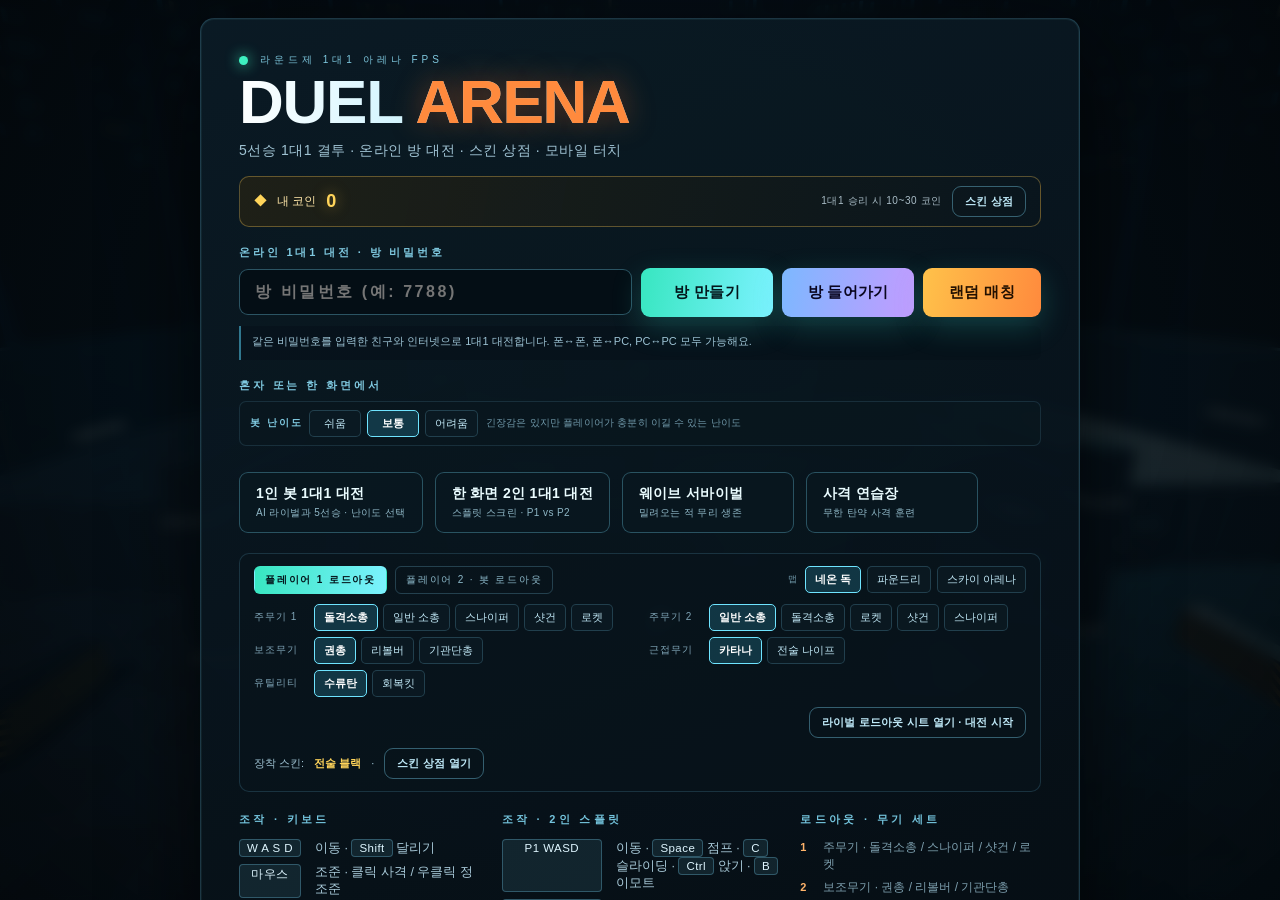
==== commit 0cbf32b2: "DUEL ARENA: 모바일 조준(ADS) 토글 — 한 번 탭하면 유지, 다시 탭하면 해제 (+고정 표시)" ====
--- a/duel-arena/index.html
+++ b/duel-arena/index.html
@@ -341,6 +341,11 @@
 .tbtns{position:absolute;right:12px;bottom:12px;display:grid;grid-template-columns:56px 56px 56px;grid-template-rows:42px 42px 58px;gap:6px;align-items:center;justify-items:center;pointer-events:none}
 .tbtn{pointer-events:auto;touch-action:none;width:56px;height:48px;border-radius:12px;background:rgba(10,26,34,.62);border:1.5px solid rgba(120,220,250,.4);color:#dff8ff;font-size:10px;font-weight:700;letter-spacing:.04em;display:flex;align-items:center;justify-content:center;font-family:inherit;backdrop-filter:blur(4px);user-select:none;-webkit-user-select:none}
 .tbtn:active,.tbtn.on{background:rgba(50,200,255,.4);border-color:#9ff0ff;color:#fff}
+/* 조준 토글 고정 표시 — 손을 떼도 이 상태가 유지된다 */
+.tbtn[data-a="ads"]{position:relative}
+.tbtn[data-a="ads"].locked{background:rgba(64,226,255,.86);border-color:#e8feff;color:#03202b;font-weight:800;box-shadow:0 0 0 2px rgba(150,245,255,.45),0 0 16px rgba(90,235,255,.65)}
+.tbtn[data-a="ads"].locked::after{content:'';position:absolute;top:5px;right:6px;width:6px;height:6px;border-radius:50%;background:#03202b;box-shadow:0 0 6px #eaffff}
+.tbtn[data-a="ads"].locked::before{content:'';position:absolute;left:50%;bottom:3px;width:16px;height:2px;margin-left:-8px;border-radius:2px;background:rgba(3,32,43,.7)}
 .tbtn.fire{grid-column:3;grid-row:2;width:100%;height:60px;border-radius:30px;font-size:12px;background:rgba(255,90,70,.3);border-color:rgba(255,150,120,.75);color:#fff;letter-spacing:.08em}
 .tbtn.fire:active,.tbtn.fire.on{background:rgba(255,110,80,.6)}
 .tbtn.wide{grid-column:1/2;grid-row:1}
@@ -4838,6 +4843,7 @@
   EL.pause.classList.add('hidden');
   EL.hud.classList.add('on');
   EL.boss.classList.remove('on');
+  if (typeof clearAdsToggle === 'function') clearAdsToggle();
   camera.fov = FOV.cur = FOV.base = 80;
   vmRoot.visible = true;
   vmRoot.scale.setScalar(1);
@@ -4881,7 +4887,8 @@
   if (G.state !== 'playing') return;
   G.state = 'paused';
   EL.pause.classList.remove('hidden');
-  INPUT.fireHeld = false; INPUT.ads = false;
+  INPUT.fireHeld = false;
+  if (typeof clearAdsToggle === 'function') clearAdsToggle(); else INPUT.ads = false;
   if (document.exitPointerLock) document.exitPointerLock();
 }
 function hidePause() {
@@ -4897,7 +4904,8 @@
   if (G.state !== 'playing' || G.mode !== 'solo') return;
   G.state = 'dead';
   P.alive = false;
-  INPUT.fireHeld = false; INPUT.ads = false;
+  INPUT.fireHeld = false;
+  if (typeof clearAdsToggle === 'function') clearAdsToggle(); else INPUT.ads = false;
   EL.hud.classList.remove('on');
   EL.scope.classList.remove('on');
   EL.goScore.textContent = G.score;
@@ -4922,6 +4930,7 @@
   if (document.exitPointerLock) document.exitPointerLock();
   INPUT.hadLock = false;
   setTouchMode('none');
+  if (typeof clearAdsToggle === 'function') clearAdsToggle();
   camera.fov = 74; camera.updateProjectionMatrix();
 }
 
@@ -5152,7 +5161,8 @@
       enemies: ENEMIES.filter((e) => !e.dead).length,
       hp: Math.round(P.hp), armor: Math.round(P.armor),
       weapon: currentW().id, weaponName: currentW().name, weaponIndex: W.i,
-      mag: W.mag[W.i], reserve: W.reserve[W.i], reloading: W.reloading, ads: +W.ads.toFixed(2),
+      mag: W.mag[W.i], reserve: W.reserve[W.i], reloading: W.reloading, ads: +W.ads.toFixed(2), adsIn: !!INPUT.ads,
+      touchAds: (typeof TOUCH !== 'undefined' && TOUCH.built) ? !!padAdsState(TOUCH.pads.solo) : false,
       scoped: W.scoped, fov: +camera.fov.toFixed(1), pos: [+P.pos.x.toFixed(2), +P.pos.y.toFixed(2), +P.pos.z.toFixed(2)],
       grounded: P.grounded, shots: W.shots, hits: W.hits, fps: G.fps, util: W.util,
       drawCalls: renderer.info.render.calls, triangles: renderer.info.render.triangles,
@@ -5164,6 +5174,7 @@
         fighters: DUEL.fighters.map((f) => ({
           name: f.name, scheme: f.scheme, skin: f.skin, hp: Math.round(f.hp), alive: f.alive, wi: f.wi, weapon: f.ids[f.wi], crouch: !!f.crouching, emote: f.emote ? f.emote.i : -1,
           mag: f.mag[f.wi], reserve: f.reserve[f.wi], util: f.util, kills: DUEL.score[f.i], pos: [+f.pos.x.toFixed(1), +f.pos.y.toFixed(1), +f.pos.z.toFixed(1)], yaw: +f.yaw.toFixed(2),
+          ads: +f.ads.toFixed(2), adsTouch: !!f.inp.adsTouch, fov: +(f.cam ? f.cam.fov : 0).toFixed(1),
         })),
       };
     }
@@ -5217,7 +5228,7 @@
   setMap(id) { setMap(id); },
   select(i) { selectWeapon(i); if (G.mode === 'duel' && DUEL.fighters[0]) duelSelect(DUEL.fighters[0], i); },
   fire() { if (G.mode === 'solo') pressFire(); else if (DUEL.fighters[0]) duelFire(DUEL.fighters[0], WDEF[DUEL.fighters[0].ids[DUEL.fighters[0].wi]]); },
-  aim(on) { INPUT.ads = !!on; if (G.mode === 'duel' && DUEL.fighters[0]) DUEL.fighters[0].inp.adsTouch = !!on; },
+  aim(on) { INPUT.ads = !!on; if (G.mode === 'duel' && DUEL.fighters[0]) DUEL.fighters[0].inp.adsTouch = !!on; if (typeof syncAdsButtons === 'function') syncAdsButtons(); },
   reload() { if (G.mode === 'solo') startReload(); else duelReload(DUEL.fighters[0]); },
   util() { if (G.mode === 'solo') useUtility(); else duelUseUtility(DUEL.fighters[0]); },
   look(yaw, pitch) {
@@ -5276,6 +5287,7 @@
         updatePickups(dt, G.time); regenerate(dt, G.time); FX.update(dt);
       }
     }
+    if (typeof syncAdsButtons === 'function') syncAdsButtons();
     return this.state();
   },
   nextRound() { DUEL.round++; startRound(); },
@@ -5489,6 +5501,7 @@
   f.model.group.rotation.set(0, yaw + Math.PI, 0);
   f.model.group.scale.setScalar(1);
   f.emote = null; f.crouching = false;
+  if (f.inp) f.inp.adsTouch = false;   // 라운드·리스폰마다 조준 토글을 풀어 둠
   if (f.bot) {
     f.bot.seen = false; f.bot.reactT = 0; f.bot.restT = 0.45; f.bot.burstN = 0;
     f.bot.errT = 0; f.bot.aimYaw = 0; f.bot.aimPitch = 0; f.bot.losOffT = 0;
@@ -5527,6 +5540,7 @@
   if (DUEL.online) { DUEL.score = [0, 0]; NET.helloDone = true; }
   startRound();
   setTouchMode(mode === 'pvp' ? 'duel' : 'solo');
+  if (typeof clearAdsToggle === 'function') clearAdsToggle();
   if (mode !== 'pvp' && mode !== 'online') requestLock();
 }
 
@@ -5554,6 +5568,7 @@
   }
   updateDuelHUD(0);
   onResize();
+  if (typeof syncAdsButtons === 'function') syncAdsButtons();
 }
 function yawTo(from, to) { return Math.atan2(-(to.x - from.x), -(to.z - from.z)); }
 
@@ -6600,6 +6615,7 @@
       el, key,
       stick: el.querySelector('.tstick'), knob: el.querySelector('.tknob'),
       look: el.querySelector('.tlook'),
+      adsBtn: el.querySelector('.tbtn[data-a="ads"]'),
       axis: { x: 0, y: 0 }, lookId: null, lastX: 0, lastY: 0, stickId: null,
       ptrs: new Map(),
     };
@@ -6633,7 +6649,9 @@
         applyTouchAxis(pad);
       }
     } else if (rec.role === 'btn') {
-      if (rec.btn) rec.btn.classList.remove('on');
+      // 조준 버튼은 토글이라 손을 떼도 표시가 유지된다.
+      if (rec.a === 'ads') paintAds(pad, padAdsState(pad));
+      else if (rec.btn) rec.btn.classList.remove('on');
       touchAction(pad, rec.a, false);
     } else if (pad.lookId === id) {
       pad.lookId = null;
@@ -6655,7 +6673,15 @@
     const rec = { role, btn: btnEl, a: btnEl ? btnEl.dataset.a : null, x: e.clientX, y: e.clientY };
     ptrs.set(e.pointerId, rec);
     if (role === 'stick') { pad.stickId = e.pointerId; updateStick(pad, e); }
-    else if (role === 'btn') { btnEl.classList.add('on'); touchAction(pad, rec.a, true); }
+    else if (role === 'btn') {
+      if (rec.a === 'ads') {
+        // 한 번 탭 = 조준 고정, 다시 탭 = 해제
+        const on = !padAdsState(pad);
+        setPadAds(pad, on);
+        paintAds(pad, on);
+      } else btnEl.classList.add('on');
+      touchAction(pad, rec.a, true);
+    }
     else if (role === 'look') { pad.lookId = e.pointerId; }
   });
 
@@ -6724,16 +6750,71 @@
   }
 }
 
+/* ---------------------------------------------------------------------------
+   조준(ADS) 토글
+   - 휴대폰: 조준 버튼을 한 번 탭하면 손을 떼도 조준이 유지되고, 다시 탭하면 풀린다.
+     버튼에는 고정 표시(.on /.locked)가 계속 켜져 있어 지금 조준 중인지 바로 보인다.
+   - 조준 중에도 사격 버튼을 누른 채 드래그하면 시점이 그대로 돌아간다(패드별 포인터 분리).
+   - PC 우클릭은 기존처럼 "누르고 있는 동안" 조준이다(FPS 표준).
+   --------------------------------------------------------------------------- */
+function inDuel() { return G.mode === 'duel' && DUEL.active; }
+function padAdsTarget(pad) {
+  if (inDuel()) {
+    const f = padFighter(pad);
+    return f && f.inp ? f.inp : null;
+  }
+  return INPUT;
+}
+function padAdsState(pad) {
+  const o = padAdsTarget(pad);
+  if (!o) return false;
+  return inDuel() ? !!o.adsTouch : !!o.ads;
+}
+function setPadAds(pad, v) {
+  const o = padAdsTarget(pad);
+  if (!o) return;
+  if (inDuel()) o.adsTouch = !!v;
+  else o.ads = !!v;
+}
+function adsBtnOf(pad) { return pad ? (pad.adsBtn || null) : null; }
+function paintAds(pad, on) {
+  const b = adsBtnOf(pad);
+  if (!b) return;
+  on = !!on;
+  b.classList.toggle('on', on);
+  b.classList.toggle('locked', on);
+  b.setAttribute('aria-pressed', on ? 'true' : 'false');
+  pad.adsOn = on;
+}
+/* 실제 조준 상태를 버튼 표시에 맞춘다(라운드 시작·일시정지 등 외부에서 풀렸을 때) */
+function syncAdsButtons() {
+  if (!TOUCH || !TOUCH.built) return;
+  const p = TOUCH.pads;
+  for (const k in p) {
+    const pad = p[k];
+    if (!pad || !pad.el) continue;
+    const on = padAdsState(pad);
+    if (on !== !!pad.adsOn) paintAds(pad, on);
+  }
+}
+/* 조준 토글을 완전히 끈다(로비 복귀·판 종료·터치 UI 끄기) */
+function clearAdsToggle() {
+  INPUT.ads = false;
+  try {
+    if (typeof DUEL !== 'undefined' && DUEL && DUEL.fighters) {
+      for (const f of DUEL.fighters) if (f && f.inp) f.inp.adsTouch = false;
+    }
+  } catch (e) { }
+  if (TOUCH && TOUCH.built) for (const k in TOUCH.pads) paintAds(TOUCH.pads[k], false);
+}
+
 function touchAction(pad, a, down) {
+  if (a === 'ads') return;   // 조준은 위 토글에서만 처리한다
   if (!down) {
     if (a === 'fire') {
       if (G.mode === 'duel' && DUEL.active) { const f = padFighter(pad); if (f) f.inp.fireTouch = false; }
       else INPUT.fireHeld = false;
     }
-    if (a === 'ads') {
-      if (G.mode === 'duel' && DUEL.active) { const f = padFighter(pad); if (f) f.inp.adsTouch = false; }
-      else INPUT.ads = false;
-    }
     if (a === 'crouch') {
       if (G.mode === 'duel' && DUEL.active) { const f = padFighter(pad); if (f) f.inp.crouchTouch = false; }
       else INPUT.tCrouch = false;
@@ -6744,7 +6825,6 @@
     const f = padFighter(pad);
     if (!f) return;
     if (a === 'fire') { f.inp.fireTouch = true; if (f.alive) duelFire(f, WDEF[f.ids[f.wi]]); }
-    else if (a === 'ads') f.inp.adsTouch = true;
     else if (a === 'reload') f.inp.reloadTouch = true;
     else if (a === 'jump') f.inp.jumpTouch = true;
     else if (a === 'swap') f.inp.swapTouch = true;
@@ -6757,7 +6837,6 @@
   // solo waves
   if (G.state !== 'playing' || G.mode !== 'solo') return;
   if (a === 'fire') { INPUT.fireHeld = true; pressFire(); }
-  else if (a === 'ads') INPUT.ads = true;
   else if (a === 'reload') startReload();
   else if (a === 'jump') tryJump();
   else if (a === 'slide') trySlide();
@@ -6788,6 +6867,7 @@
   p.a.el.style.display = mode === 'duel' ? 'block' : 'none';
   p.b.el.style.display = mode === 'duel' ? 'block' : 'none';
   layoutTouch();
+  syncAdsButtons();
 }
 
 function layoutTouch() {
@@ -6816,7 +6896,8 @@
   } else {
     setTouchMode('none');
     INPUT.tF = 0; INPUT.tR = 0; INPUT.tSprint = false;
-    INPUT.fireHeld = false; INPUT.ads = false;
+    INPUT.fireHeld = false;
+    clearAdsToggle();
     hudToast('터치 조작 꺼짐');
   }
   if (EL.touchBtn) EL.touchBtn.textContent = TOUCH.enabled ? '터치 조작 UI 끄기' : '터치 조작 UI 켜기';
